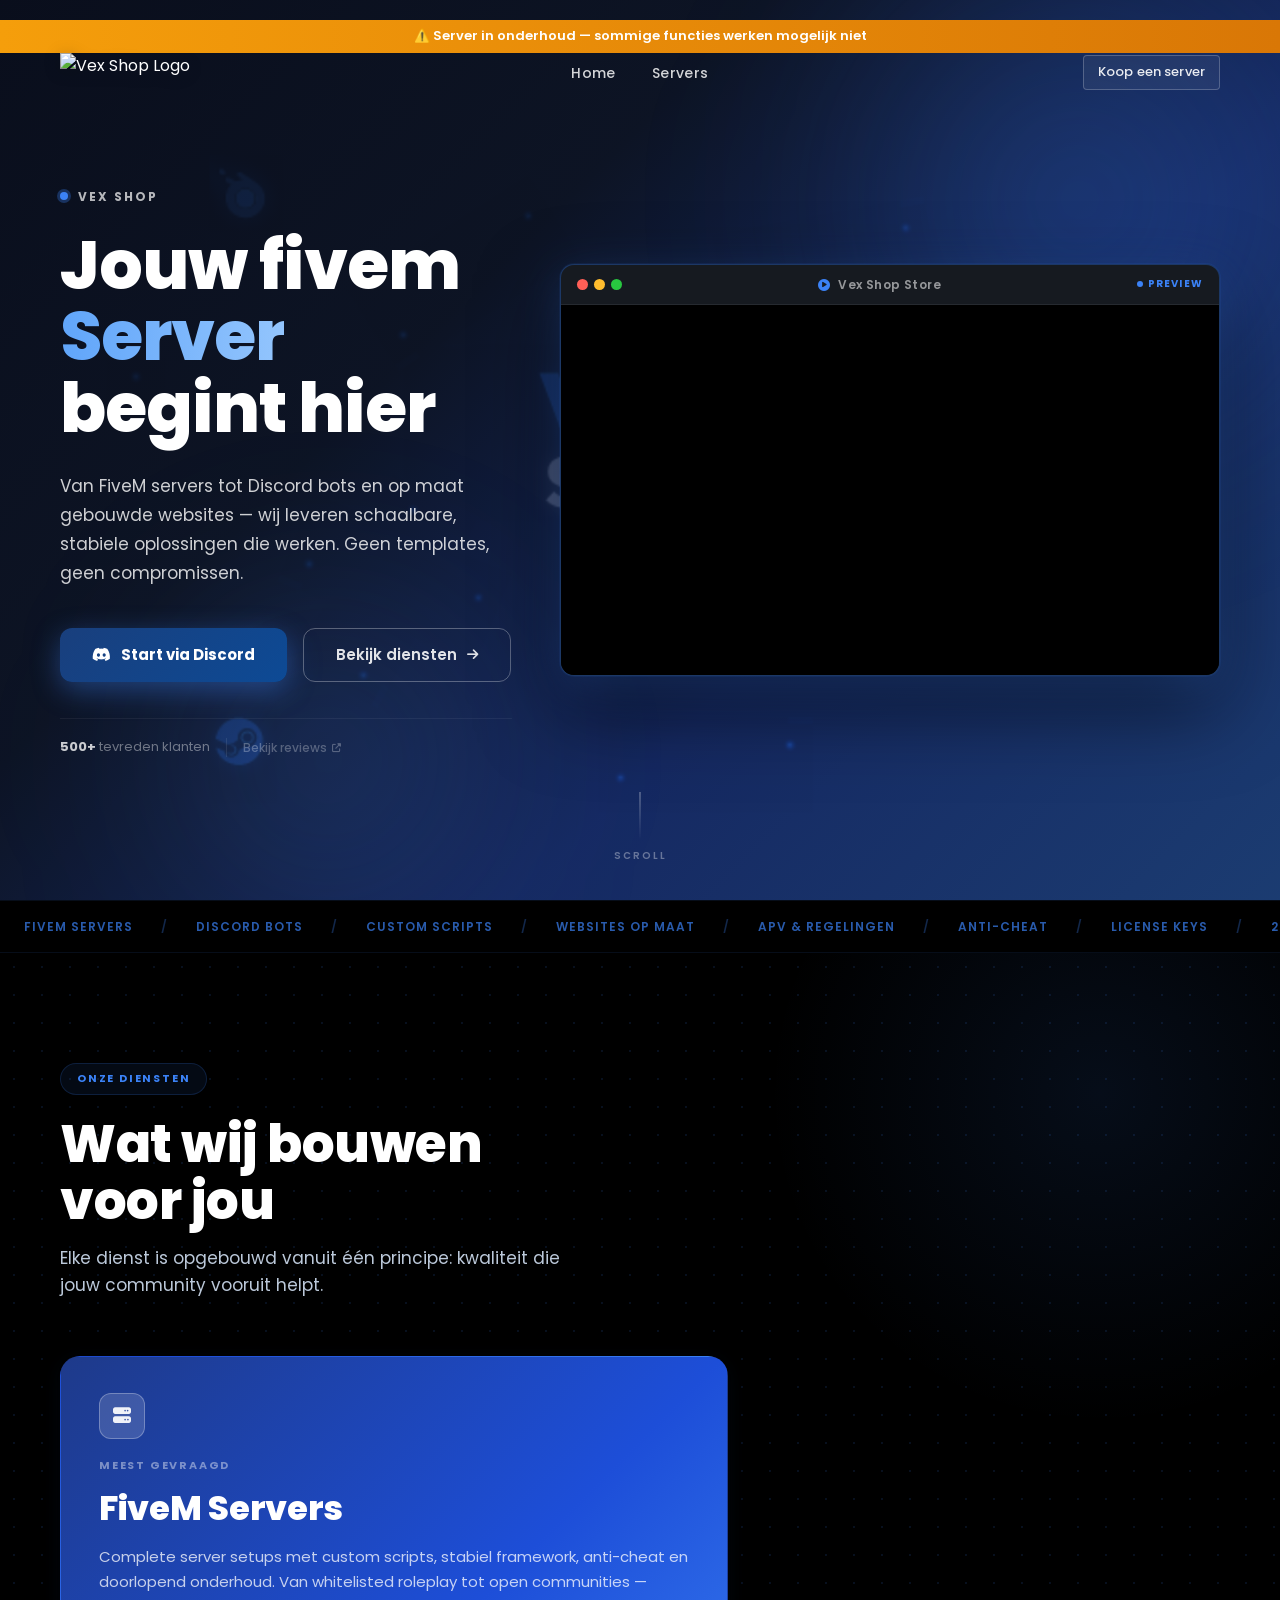
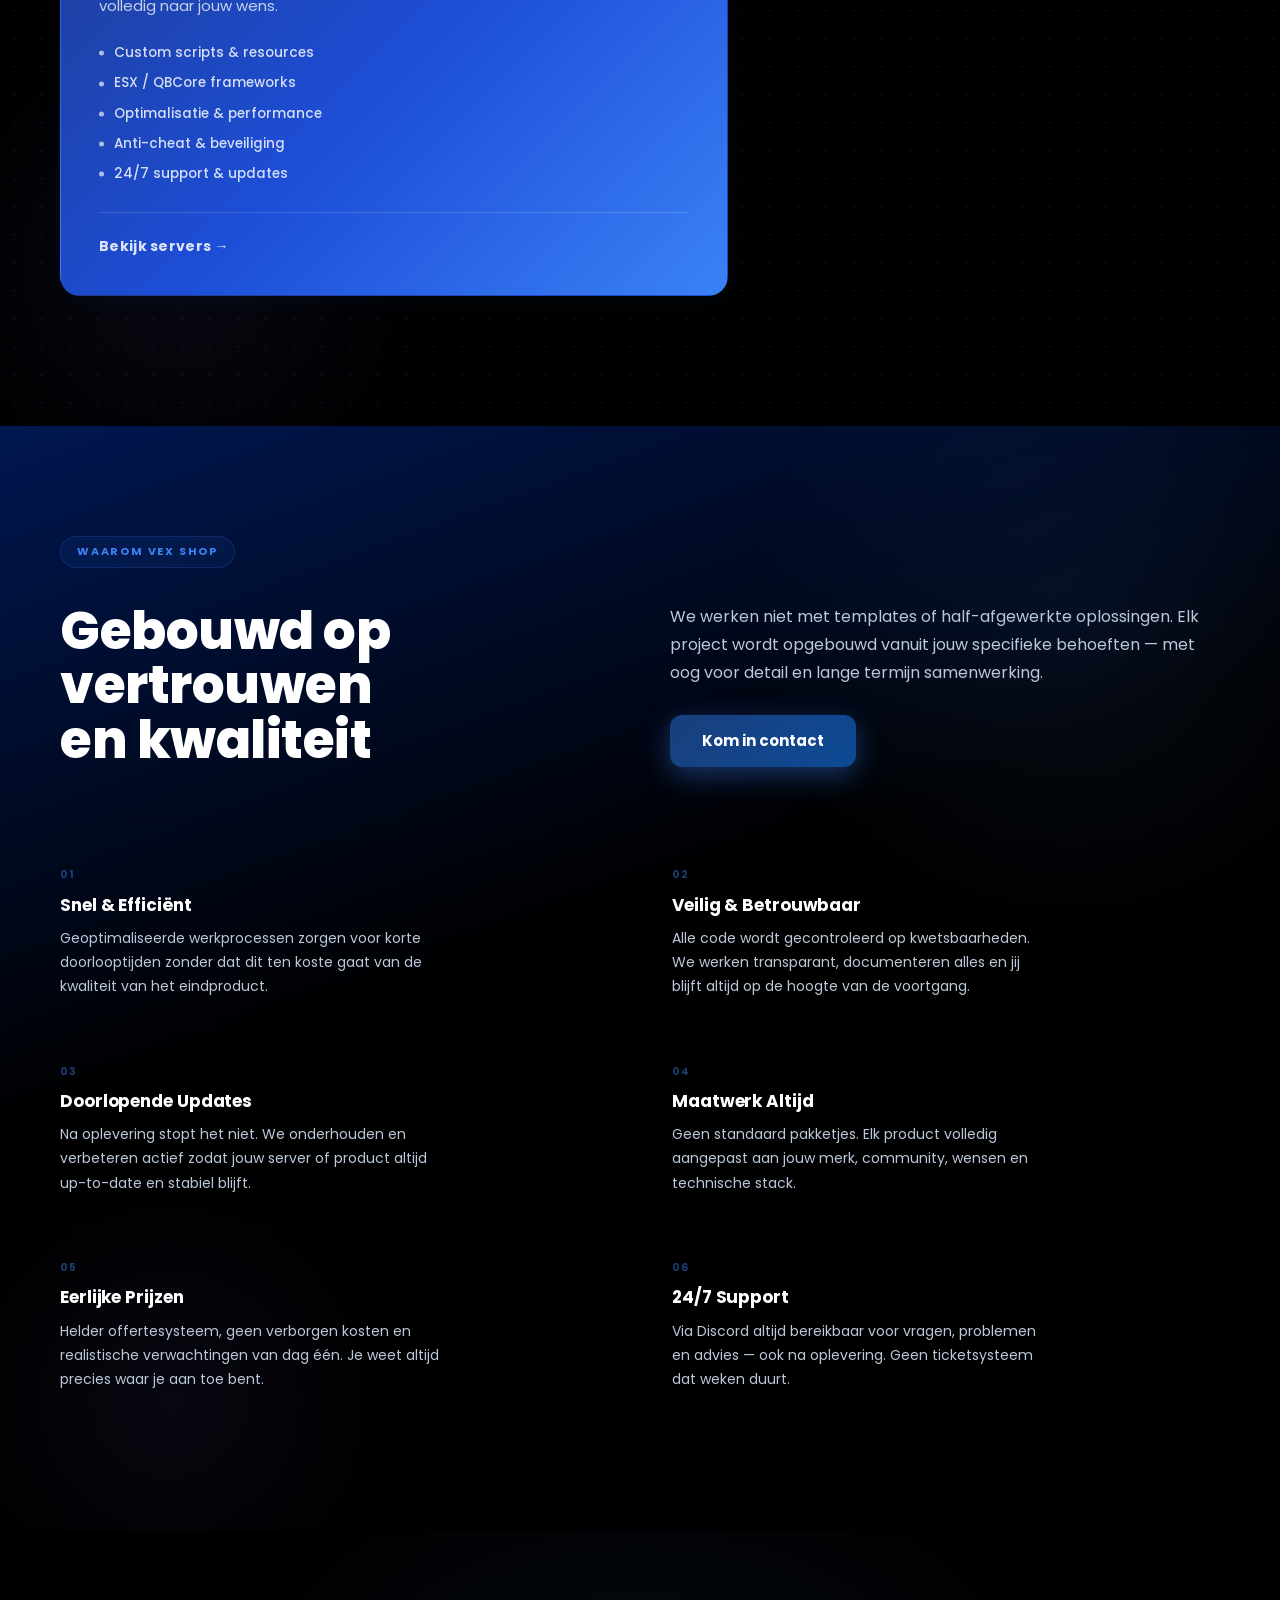
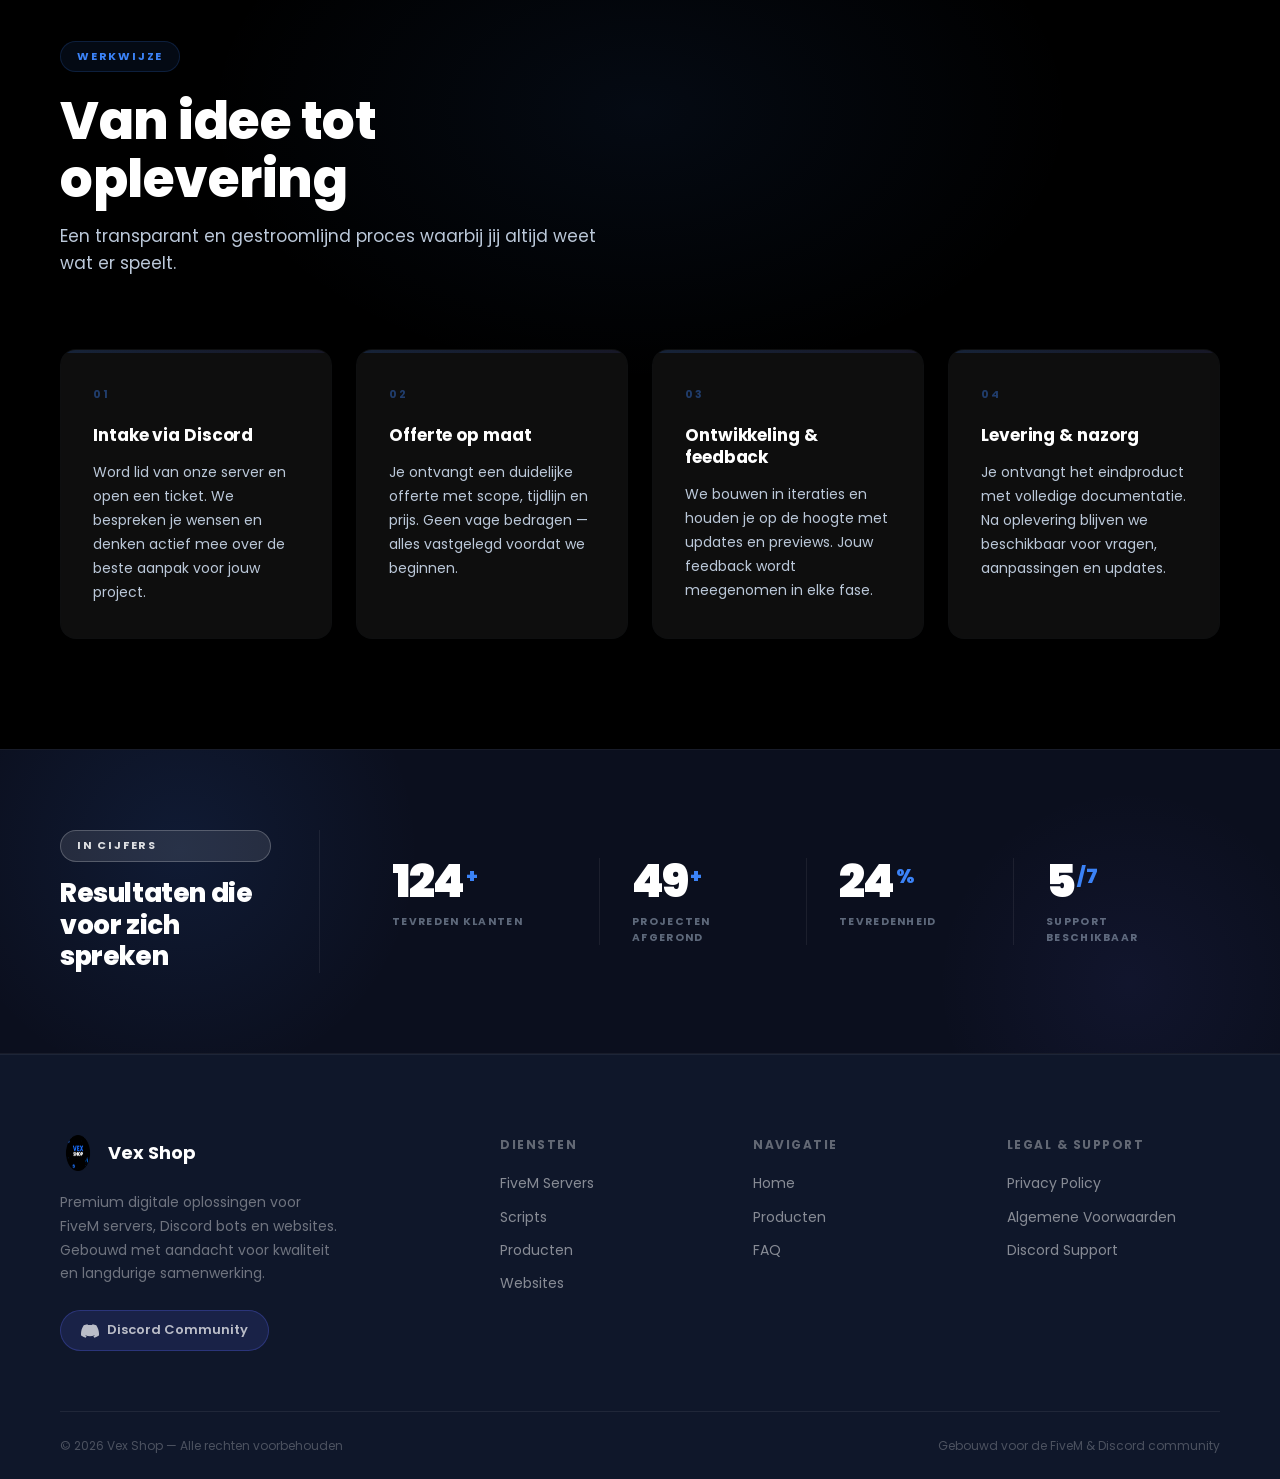
==== index.html @ 60213f79 "Update index.html" ====
<!DOCTYPE html>
<html lang="nl">
<head>
    <meta charset="UTF-8">
    <meta name="viewport" content="width=device-width, initial-scale=1.0">
    <meta name="description" content="Vex Shop - Premium FiveM Servers, Discord Bots op maat">
    <link rel="canonical" href="https://www.vex-shop.nl/">
    <meta name="theme-color" content="#3b82f6">
    <meta property="og:type" content="website">
    <meta property="og:site_name" content="Vex Shop">
    <meta property="og:title" content="Vex Shop - Premium Digital Solutions">
    <meta property="og:description" content="Premium FiveM Servers, Scripts op maat. Kwaliteit en betrouwbaarheid gegarandeerd.">
    <meta property="og:url" content="https://www.vex-shop.nl/">
    <meta property="og:image" content="https://www.vex-shop.nl/assets/images/raytrixpng.png">
    <meta property="og:image:width" content="512">
    <meta property="og:image:height" content="512">
    <meta name="twitter:card" content="summary">
    <meta name="twitter:title" content="Vex Shop">
    <meta name="twitter:description" content="Premium FiveM Servers, Scripts op maat.">
    <meta name="twitter:image" content="https://www.vex-shop.nl/assets/images/raytrixpng.png?v=2">
    <title>Vex Shop</title>
    <link rel="icon" type="image/png" href="assets/images/favicon.png">
    <link rel="stylesheet" href="assets/styles/main.css">
    <link rel="stylesheet" href="https://cdnjs.cloudflare.com/ajax/libs/font-awesome/6.4.0/css/all.min.css">
    <link href="https://fonts.googleapis.com/css2?family=Poppins:wght@300;400;500;600;700;800&display=swap" rel="stylesheet">
</head>
<body>
    <!-- Navigation -->
    <nav class="navbar" id="navbar">
        
        <!-- Maintenance Banner -->
        <div class="maintenance-banner">
            ⚠️ Server in onderhoud — sommige functies werken mogelijk niet
        </div>

        <div class="container">
            <div class="nav-wrapper">
                <a href="/" class="logo">
                    <img src="assets/images/png.png" alt="Vex Shop Logo">
                </a>
                <div class="nav-menu" id="navMenu">
                    <a href="/" class="nav-link active">Home</a>
                    <a href="/servers" class="nav-link">Servers</a>
                </div>
                <a href="https://discord.gg/faRsgqtxwW" class="nav-cta-btn" target="_blank" rel="noopener noreferrer">
                    Koop een server
                </a>
                <div class="hamburger" id="hamburger">
                    <span></span>
                    <span></span>
                    <span></span>
                </div>
            </div>
        </div>
    </nav>


    <!-- ============================================================
         HERO
    ============================================================ -->
    <section class="hero-v2">
        <div class="hero-v2-bg">
            <img src="assets/images/raytrixbanner.png" alt="">
            <div class="hero-v2-overlay"></div>
            <div class="hero-v2-glow glow-1"></div>
            <div class="hero-v2-glow glow-2"></div>
        </div>
        <div class="container hero-v2-inner">
            <div class="hero-v2-left">
                <div class="hero-v2-kicker">
                    <span class="kicker-dot"></span>
                    Vex Shop
                </div>
                <h1 class="hero-v2-title text-reveal">
                    Jouw fivem<br>
                    <span class="hero-v2-accent">Server</span><br>
                    begint hier
                </h1>
                <p class="hero-v2-desc text-reveal delay-2">
                    Van FiveM servers tot Discord bots en op maat gebouwde websites — wij leveren schaalbare, stabiele oplossingen die werken. Geen templates, geen compromissen.
                </p>
                <div class="hero-v2-actions text-reveal delay-3">
                    <a href="https://discord.com/invite/faRsgqtxwW" class="btn-solid" target="_blank" rel="noopener noreferrer">
                        <i class="fab fa-discord"></i> Start via Discord
                    </a>
                    <a href="#diensten" class="btn-ghost">
                        Bekijk diensten <i class="fas fa-arrow-right" style="font-size:13px"></i>
                    </a>
                </div>

                <div class="hero-reviews text-reveal delay-3">
                    <span class="hero-reviews-count"><strong>500+</strong> tevreden klanten</span>
                    <a href="https://discord.gg/faRsgqtxwW" class="hero-reviews-link" target="_blank" rel="noopener noreferrer">
                        Bekijk reviews <i class="fas fa-external-link-alt"></i>
                    </a>
                </div>

            </div>
            <div class="hero-v2-right">
                <div class="hero-store-video-wrap">
                    <div class="hero-store-video-titlebar">
                        <div class="hero-store-dots">
                            <span class="ce-dot ce-dot-r"></span>
                            <span class="ce-dot ce-dot-y"></span>
                            <span class="ce-dot ce-dot-g"></span>
                        </div>
                        <span class="hero-store-video-title"><i class="fas fa-play-circle"></i> Vex Shop Store</span>
                        <span class="hero-store-video-live"><span class="hero-store-live-dot"></span>PREVIEW</span>
                    </div>
                    <div class="hero-store-video-inner">
                        <iframe
                            class="hero-store-video"
                            src=""
                            title="Vex Shop Store Showcase"
                            frameborder="0"
                            allow="accelerometer; autoplay; clipboard-write; encrypted-media; gyroscope; picture-in-picture; web-share"
                            referrerpolicy="strict-origin-when-cross-origin"
                            allowfullscreen
                        ></iframe>
                    </div>
                </div>
            </div>
        </div>
        <div class="hero-v2-scroll">
            <div class="scroll-line"></div>
            <span>Scroll</span>
        </div>
    </section>

    <!-- ============================================================
         RIBBON
    ============================================================ -->
    <div class="ribbon" aria-hidden="true">
        <div class="ribbon-track">
            <span>FiveM Servers</span><span class="ribbon-sep">/</span>
            <span>Discord Bots</span><span class="ribbon-sep">/</span>
            <span>Custom Scripts</span><span class="ribbon-sep">/</span>
            <span>Websites op Maat</span><span class="ribbon-sep">/</span>
            <span>APV &amp; Regelingen</span><span class="ribbon-sep">/</span>
            <span>Anti-Cheat</span><span class="ribbon-sep">/</span>
            <span>License Keys</span><span class="ribbon-sep">/</span>
            <span>24/7 Support</span><span class="ribbon-sep">/</span>
            <span>FiveM Servers</span><span class="ribbon-sep">/</span>
            <span>Discord Bots</span><span class="ribbon-sep">/</span>
            <span>Custom Scripts</span><span class="ribbon-sep">/</span>
            <span>Websites op Maat</span><span class="ribbon-sep">/</span>
            <span>APV &amp; Regelingen</span><span class="ribbon-sep">/</span>
            <span>Anti-Cheat</span><span class="ribbon-sep">/</span>
            <span>License Keys</span><span class="ribbon-sep">/</span>
            <span>24/7 Support</span><span class="ribbon-sep">/</span>
        </div>
    </div>

    <!-- ============================================================
         DIENSTEN — BENTO GRID
    ============================================================ -->
    <section class="diensten" id="diensten">
        <div class="diensten-blob"></div>
        <div class="container">
            <div class="diensten-header">
                <span class="label-tag">Onze Diensten</span>
                <h2>Wat wij bouwen<br>voor jou</h2>
                <p>Elke dienst is opgebouwd vanuit één principe: kwaliteit die jouw community vooruit helpt.</p>
            </div>
            <div class="bento-grid">
                <!-- Large card: Servers -->
                <a href="/servers" class="bento-card bc-large bc-blue">
                    <div class="bc-icon"><i class="fas fa-server"></i></div>
                    <div class="bc-eyebrow">Meest gevraagd</div>
                    <h3>FiveM Servers</h3>
                    <p>Complete server setups met custom scripts, stabiel framework, anti-cheat en doorlopend onderhoud. Van whitelisted roleplay tot open communities — volledig naar jouw wens.</p>
                    <ul class="bc-list">
                        <li>Custom scripts &amp; resources</li>
                        <li>ESX / QBCore frameworks</li>
                        <li>Optimalisatie &amp; performance</li>
                        <li>Anti-cheat &amp; beveiliging</li>
                        <li>24/7 support &amp; updates</li>
                    </ul>
                    <div class="bc-footer">
                        <span class="bc-link">Bekijk servers <span class="bc-arrow">&#8594;</span></span>
                    </div>
                </a>
            </div>
        </div>
    </section>

    <!-- ============================================================
         WAAROM RAYTRIX
    ============================================================ -->
    <section class="waarom">
        <div class="container">
            <div class="waarom-head">
                <div class="waarom-head-left">
                    <span class="label-tag">Waarom Vex Shop</span>
                    <h2>Gebouwd op<br>vertrouwen<br>en kwaliteit</h2>
                </div>
                <div class="waarom-head-right">
                    <p>We werken niet met templates of half-afgewerkte oplossingen. Elk project wordt opgebouwd vanuit jouw specifieke behoeften &mdash; met oog voor detail en lange termijn samenwerking.</p>
                    <a href="https://discord.com/invite/faRsgqtxwW" class="btn-solid" target="_blank" rel="noopener noreferrer">Kom in contact</a>
                </div>
            </div>
            <div class="waarom-list">
                <div class="wl-item">
                    <span class="wl-num">01</span>
                    <span class="wl-title">Snel &amp; Effici&euml;nt</span>
                    <span class="wl-desc">Geoptimaliseerde werkprocessen zorgen voor korte doorlooptijden zonder dat dit ten koste gaat van de kwaliteit van het eindproduct.</span>
                </div>
                <div class="wl-item">
                    <span class="wl-num">02</span>
                    <span class="wl-title">Veilig &amp; Betrouwbaar</span>
                    <span class="wl-desc">Alle code wordt gecontroleerd op kwetsbaarheden. We werken transparant, documenteren alles en jij blijft altijd op de hoogte van de voortgang.</span>
                </div>
                <div class="wl-item">
                    <span class="wl-num">03</span>
                    <span class="wl-title">Doorlopende Updates</span>
                    <span class="wl-desc">Na oplevering stopt het niet. We onderhouden en verbeteren actief zodat jouw server of product altijd up-to-date en stabiel blijft.</span>
                </div>
                <div class="wl-item">
                    <span class="wl-num">04</span>
                    <span class="wl-title">Maatwerk Altijd</span>
                    <span class="wl-desc">Geen standaard pakketjes. Elk product volledig aangepast aan jouw merk, community, wensen en technische stack.</span>
                </div>
                <div class="wl-item">
                    <span class="wl-num">05</span>
                    <span class="wl-title">Eerlijke Prijzen</span>
                    <span class="wl-desc">Helder offertesysteem, geen verborgen kosten en realistische verwachtingen van dag &eacute;&eacute;n. Je weet altijd precies waar je aan toe bent.</span>
                </div>
                <div class="wl-item">
                    <span class="wl-num">06</span>
                    <span class="wl-title">24/7 Support</span>
                    <span class="wl-desc">Via Discord altijd bereikbaar voor vragen, problemen en advies &mdash; ook na oplevering. Geen ticketsysteem dat weken duurt.</span>
                </div>
            </div>
        </div>
    </section>

    <!-- ============================================================
         PROCESS
    ============================================================ -->
    <section class="process-v2">
        <div class="container">
            <div class="process-v2-header">
                <span class="label-tag">Werkwijze</span>
                <h2>Van idee tot<br>oplevering</h2>
                <p>Een transparant en gestroomlijnd proces waarbij jij altijd weet wat er speelt.</p>
            </div>
            <div class="pv2-track">
                <div class="pv2-step">
                    <span class="pv2-num">01</span>
                    <h3>Intake via Discord</h3>
                    <p>Word lid van onze server en open een ticket. We bespreken je wensen en denken actief mee over de beste aanpak voor jouw project.</p>
                </div>
                <div class="pv2-step">
                    <span class="pv2-num">02</span>
                    <h3>Offerte op maat</h3>
                    <p>Je ontvangt een duidelijke offerte met scope, tijdlijn en prijs. Geen vage bedragen &mdash; alles vastgelegd voordat we beginnen.</p>
                </div>
                <div class="pv2-step">
                    <span class="pv2-num">03</span>
                    <h3>Ontwikkeling &amp; feedback</h3>
                    <p>We bouwen in iteraties en houden je op de hoogte met updates en previews. Jouw feedback wordt meegenomen in elke fase.</p>
                </div>
                <div class="pv2-step">
                    <span class="pv2-num">04</span>
                    <h3>Levering &amp; nazorg</h3>
                    <p>Je ontvangt het eindproduct met volledige documentatie. Na oplevering blijven we beschikbaar voor vragen, aanpassingen en updates.</p>
                </div>
            </div>
        </div>
    </section>

    <!-- ============================================================
         STATS
    ============================================================ -->
    <section class="stats-v2">
        <div class="container">
            <div class="sv2-inner">
                <div class="sv2-left">
                    <span class="label-tag label-tag-light">In cijfers</span>
                    <h2>Resultaten die<br>voor zich spreken</h2>
                </div>
                <div class="stats-v2-grid">
                    <div class="sv2-item">
                        <div class="sv2-numwrap">
                            <span class="sv2-number" data-target="500">0</span><span class="sv2-suffix">+</span>
                        </div>
                        <div class="sv2-label">Tevreden klanten</div>
                    </div>
                    <div class="sv2-item">
                        <div class="sv2-numwrap">
                            <span class="sv2-number" data-target="200">0</span><span class="sv2-suffix">+</span>
                        </div>
                        <div class="sv2-label">Projecten afgerond</div>
                    </div>
                    <div class="sv2-item">
                        <div class="sv2-numwrap">
                            <span class="sv2-number" data-target="99">0</span><span class="sv2-suffix">%</span>
                        </div>
                        <div class="sv2-label">Tevredenheid</div>
                    </div>
                    <div class="sv2-item">
                        <div class="sv2-numwrap">
                            <span class="sv2-number" data-target="24">0</span><span class="sv2-suffix">/7</span>
                        </div>
                        <div class="sv2-label">Support beschikbaar</div>
                    </div>
                </div>
            </div>
        </div>
    </section>

    <!-- ============================================================
         FOOTER
    ============================================================ -->
    <footer class="footer-v2">
        <div class="container">
            <div class="footer-v2-top">
                <div class="footer-v2-brand">
                    <a href="/" class="fv2-logo">
                        <img src="assets/images/raytrixpng.png" alt="Vex Shop Logo">
                        <span>Vex Shop</span>
                    </a>
                    <p>Premium digitale oplossingen voor FiveM servers, Discord bots en websites. Gebouwd met aandacht voor kwaliteit en langdurige samenwerking.</p>
                    <a href="https://discord.gg/faRsgqtxwW" class="fv2-discord" target="_blank" rel="noopener noreferrer">
                        <svg width="18" height="18" viewBox="0 0 24 24" fill="currentColor"><path d="M20.317 4.37a19.791 19.791 0 0 0-4.885-1.515.074.074 0 0 0-.079.037c-.21.375-.444.864-.608 1.25a18.27 18.27 0 0 0-5.487 0 12.64 12.64 0 0 0-.617-1.25.077.077 0 0 0-.079-.037A19.736 19.736 0 0 0 3.677 4.37a.07.07 0 0 0-.032.027C.533 9.046-.32 13.58.099 18.057c.002.022.015.043.036.056a19.9 19.9 0 0 0 5.993 3.03.078.078 0 0 0 .086-.028 14.09 14.09 0 0 0 1.226-1.994.076.076 0 0 0-.041-.106 13.107 13.107 0 0 1-1.872-.892.077.077 0 0 1-.008-.127 10.2 10.2 0 0 0 .372-.292.074.074 0 0 1 .077-.01c3.928 1.793 8.18 1.793 12.062 0a.074.074 0 0 1 .078.01c.12.098.246.198.373.292a.077.077 0 0 1-.006.127 12.299 12.299 0 0 1-1.873.892.077.077 0 0 0-.041.107c.36.698.772 1.362 1.225 1.993a.076.076 0 0 0 .084.028 19.839 19.839 0 0 0 6.002-3.03.077.077 0 0 0 .032-.054c.5-5.177-.838-9.674-3.549-13.66a.061.061 0 0 0-.031-.03z"/></svg>
                        Discord Community
                    </a>
                </div>
                <div class="footer-v2-cols">
                    <div class="fv2-col">
                        <h5>Diensten</h5>
                        <ul>
                            <li><a href="/servers">FiveM Servers</a></li>
                            <li><a href="/scripts">Scripts</a></li>
                            <li><a href="/producten">Producten</a></li>
                            <li><a href="/websites">Websites</a></li>
                        </ul>
                    </div>
                    <div class="fv2-col">
                        <h5>Navigatie</h5>
                        <ul>
                            <li><a href="/">Home</a></li>
                            <li><a href="/producten">Producten</a></li>
                            <li><a href="/faq">FAQ</a></li>
                        </ul>
                    </div>
                    <div class="fv2-col">
                        <h5>Legal &amp; Support</h5>
                        <ul>
                            <li><a href="/privacy">Privacy Policy</a></li>
                            <li><a href="/terms">Algemene Voorwaarden</a></li>
                            <li><a href="https://discord.com/invite/faRsgqtxwW" target="_blank" rel="noopener noreferrer">Discord Support</a></li>
                        </ul>
                    </div>
                </div>
            </div>
            <div class="footer-v2-bottom">
                <span>&copy; 2026 Vex Shop &mdash; Alle rechten voorbehouden</span>
                <span>Gebouwd voor de FiveM &amp; Discord community</span>
            </div>
        </div>
    </footer>

    <!-- Scroll to Top -->
    <button class="scroll-top" id="scrollTop" aria-label="Terug naar boven" title="Terug naar boven">
        <i class="fas fa-arrow-up"></i>
    </button>

    <script src="js/main.js"></script>
</body>
</html>
---- assets/styles/main.css ----
/* ============================================
   PRODUCT HERO ALTERNATE (Split Layout)
   ============================================ */
.product-hero-alt {
    position: relative;
    padding: 90px 0 70px;
    min-height: 58vh;
    display: flex;
    align-items: center;
    color: ##ffeaea;
    overflow: hidden;
}

.product-hero-alt .hero-bg-layer {
    position: absolute;
    inset: 0;
    background:
        radial-gradient(1100px 600px at 85% 35%, rgba(59,130,246,0.15) 0%, rgba(59,130,246,0) 60%),
        radial-gradient(900px 520px at 15% 70%, rgba(96,165,250,0.14) 0%, rgba(96,165,250,0) 65%),
        linear-gradient(135deg, #3e75b3 0%, #28549d 55%, #0a2c56 100%);
    background-blend-mode: screen, screen, normal;
    filter: saturate(1.05);
    z-index: 0;
}

.product-hero-alt::after {
    content: '';
    position: absolute;
    inset: 0;
    background: linear-gradient(to bottom, rgba(0,0,0,0.25), rgba(0,0,0,0.4));
    mix-blend-mode: multiply;
    pointer-events: none;
}

.product-hero-alt .container { position: relative; z-index: 2; }

.hero-flex { display: flex; flex-wrap: wrap; gap: 46px; align-items: stretch; justify-content: space-between; }

.hero-panel {
    background: linear-gradient(135deg, rgba(255,255,255,0.14) 0%, rgba(255,255,255,0.06) 100%);
    -webkit-backdrop-filter: blur(18px);
            backdrop-filter: blur(18px);
    border: 1px solid rgba(255,255,255,0.25);
    border-radius: 28px;
    position: relative;
    box-shadow: 0 18px 54px rgba(0,0,0,0.25);
    overflow: hidden;
    flex: 1 1 460px;
    display: flex;
}

.hero-panel::before {
    content: '';
    position: absolute;
    inset: 0;
    background: linear-gradient(160deg, rgba(255,255,255,0.35), rgba(255,255,255,0));
    opacity: .18;
    pointer-events: none;
}

.hero-panel-inner { padding: 42px 44px 40px; display: flex; flex-direction: column; gap: 20px; }

.hero-chip {
    display: inline-flex; align-items: center; gap:8px;
    padding: 8px 18px;
    font-size: 12px; font-weight:700; letter-spacing:1px; text-transform:uppercase;
    background: rgba(255,255,255,0.18);
    border:1px solid rgba(255,255,255,0.38);
    border-radius: 999px;
}

.product-hero-alt h1 { font-size: 52px; font-weight: 800; line-height:1.05; margin: 4px 0 8px; }
.product-hero-alt .hero-lead { font-size:17px; line-height:1.55; max-width: 640px; color: rgba(255,255,255,0.92); }

.hero-points { display: flex; flex-wrap: wrap; gap: 14px 24px; margin: 4px 0 6px; }
.hero-points li { display: inline-flex; align-items: center; gap:8px; font-size:13px; font-weight:600; letter-spacing:.3px; }
.hero-points i { font-size:14px; color:#ffffff; }

.hero-actions { display: flex; flex-wrap: wrap; gap: 16px; margin-top: 6px; }

/* Showcase Panel */
.showcase-panel { flex: 0 1 380px; padding: 34px 36px 32px; flex-direction: column; justify-content: space-between; }
.showcase-grid { display: grid; grid-template-columns: repeat(2, minmax(140px,1fr)); gap: 18px; }
.showcase-item { position: relative; background: rgba(255,255,255,0.12); border:1px solid rgba(255,255,255,0.28); border-radius: 18px; padding: 18px 16px 16px; display:flex; flex-direction:column; gap:10px; overflow:hidden; transition: var(--transition-normal); }
.showcase-item::after { content:''; position:absolute; inset:0; background: linear-gradient(135deg, rgba(255,255,255,0.35), rgba(255,255,255,0)); opacity:0; transition: var(--transition-normal); }
.showcase-item:hover { transform: translateY(-6px); box-shadow: 0 12px 36px rgba(0,0,0,0.28); }
.showcase-item:hover::after { opacity:.35; }
.showcase-item span { font-size:13px; font-weight:600; letter-spacing:.4px; color:#ffffff; }
.sc-icon { width:46px; height:46px; display:flex; align-items:center; justify-content:center; border-radius:14px; background: linear-gradient(135deg, #3b82f6,#60a5fa); color:#ffffff; font-size:20px; box-shadow:0 6px 18px rgba(59,130,246,0.35); }

.hero-mini-metrics { display:flex; gap: 26px; margin-top: 34px; flex-wrap:wrap; }
.metric { display:flex; flex-direction:column; gap:4px; }
.met-value { font-size:34px; font-weight:800; line-height:1; }
.met-label { font-size:12px; font-weight:600; letter-spacing:1px; text-transform:uppercase; color: rgba(255,255,255,0.85); }

@media (max-width: 1100px){ .hero-flex { gap:38px; } .product-hero-alt h1{ font-size:48px; } }
@media (max-width: 968px){ .hero-flex { flex-direction:column; } .showcase-panel { flex:1 1 auto; } .hero-panel { flex:1 1 auto; } .hero-mini-metrics { justify-content:center; } .product-hero-alt h1{ font-size:46px; text-align:center; } .product-hero-alt .hero-lead, .hero-points{ text-align:center; justify-content:center; } .hero-actions{ justify-content:center; } .hero-chip{ margin-left:auto; margin-right:auto; } }
@media (max-width: 600px){ .product-hero-alt{ padding:70px 0 60px; min-height:62vh; } .product-hero-alt h1{ font-size:38px; } .hero-panel-inner{ padding:34px 32px 32px; } .showcase-grid{ gap:14px; } .sc-icon{ width:42px; height:42px; font-size:18px; } .met-value{ font-size:30px; } }
/* ============================================
   Raytrix Scripts - MAIN STYLESHEET
   Professional Green & White Theme
   ============================================ */

/* ============================================
   VARIABLES & RESET
   ============================================ */
:root {
    /* Colors */
    --primary-color: #3b82f6;
    --primary-dark: #60a5fa;
    --primary-light: #93c5fd;
    --primary-glow: rgba(59, 130, 246, 0.3);
    
    --secondary-color: #ffffff;
    --secondary-light: #374151;
    
    --white: #000000;
    --off-white: #f9fafb;
    --light-gray: #f3f4f6;
    --gray: #9ca3af;
    --dark-gray: #bbc8d9;
    
    --success: #3b82f6;
    --warning: #f59e0b;
    --error: #ef4444;
    
    /* Gradients */
    --gradient-primary: linear-gradient(135deg, #3b82f6 0%, #60a5fa 100%);
    --gradient-overlay: linear-gradient(135deg, rgba(59, 130, 246, 0.9) 0%, rgba(96, 165, 250, 0.95) 100%);
    --gradient-light: linear-gradient(to bottom, rgba(255, 255, 255, 0.05), rgba(255, 255, 255, 0));
    
    /* Typography */
    --font-primary: 'Poppins', sans-serif;
    --font-size-base: 16px;
    
    /* Spacing */
    --container-width: 1200px;
    --section-padding: 100px 0;
    --section-padding-mobile: 60px 0;
    
    /* Shadows */
    --shadow-sm: 0 2px 8px rgba(0, 0, 0, 0.05);
    --shadow-md: 0 4px 16px rgba(0, 0, 0, 0.1);
    --shadow-lg: 0 8px 32px rgba(0, 0, 0, 0.15);
    --shadow-xl: 0 16px 48px rgba(0, 0, 0, 0.2);
    --shadow-blue: 0 8px 32px rgba(59, 130, 246, 0.3);
    
    /* Border Radius */
    --radius-sm: 8px;
    --radius-md: 12px;
    --radius-lg: 16px;
    --radius-xl: 24px;
    
    /* Transitions */
    --transition-fast: 0.2s ease;
    --transition-normal: 0.3s ease;
    --transition-slow: 0.5s ease;
}

* {
    margin: 0;
    padding: 0;
    box-sizing: border-box;
}

html {
    scroll-behavior: smooth;
    overflow-x: hidden;
}

body {
    font-family: var(--font-primary);
    font-size: var(--font-size-base);
    line-height: 1.6;
    color: var(--secondary-color);
    background-color: var(--white);
    overflow-x: hidden;
}

/* Background Pattern */
body::before {
    content: '';
    position: fixed;
    top: 0;
    left: 0;
    width: 100%;
    height: 100%;
    background-image: 
        radial-gradient(circle at 20% 20%, rgba(59, 130, 246, 0.03) 0%, transparent 50%),
        radial-gradient(circle at 80% 80%, rgba(59, 130, 246, 0.03) 0%, transparent 50%),
        radial-gradient(circle at 40% 60%, rgba(59, 130, 246, 0.02) 0%, transparent 50%);
    pointer-events: none;
    z-index: -1;
}

img {
    max-width: 100%;
    height: auto;
    display: block;
}

a {
    text-decoration: none;
    color: inherit;
    transition: var(--transition-normal);
}

ul {
    list-style: none;
}

/* ============================================
   CONTAINER
   ============================================ */
.container {
    max-width: var(--container-width);
    margin: 0 auto;
    padding: 0 20px;
}

/* ============================================
   NAVIGATION
   ============================================ */
.navbar {
    position: fixed;
    top: 0;
    left: 0;
    width: 100%;
    padding: 20px 0;
    background-color: transparent;
    z-index: 1000;
    transition: var(--transition-normal);
}

.navbar.scrolled {
    background-color: rgba(0, 0, 0, 0.98);
    -webkit-backdrop-filter: blur(10px);
    backdrop-filter: blur(10px);
    box-shadow: var(--shadow-sm);
    padding: 15px 0;
}

.nav-wrapper {
    display: flex;
    justify-content: space-between;
    align-items: center;
    position: relative;
}

.logo {
    display: flex;
    align-items: center;
    gap: 0;
    transition: all 0.3s ease;
    cursor: pointer;
    position: relative;
}

.logo:hover {
    transform: translateY(-2px);
}

.logo:hover img {
    transform: rotate(-5deg) scale(1.08);
    filter: drop-shadow(0 4px 12px rgba(59,130,246,0.45));
}

.navbar:not(.scrolled) .logo:hover {
    color: #ffffff;
    text-shadow: 0 0 12px rgba(255,255,255,0.6);
}

.navbar.scrolled .logo {
    color: var(--secondary-color);
}

.navbar.scrolled .logo:hover {
    color: var(--primary-color);
}

.logo img {
    height: 40px;
    width: auto;
    filter: drop-shadow(0 2px 8px rgba(0, 0, 0, 0.2));
    transition: all 0.3s ease;
}

.navbar.scrolled .logo img {
    filter: drop-shadow(0 2px 4px rgba(0, 0, 0, 0.1));
}

.nav-menu {
    display: flex;
    align-items: center;
    gap: 36px;
    position: absolute;
    left: 50%;
    transform: translateX(-50%);
}

.nav-link {
    color: rgba(255, 255, 255, 0.82);
    font-size: 14px;
    font-weight: 500;
    letter-spacing: 0.4px;
    position: relative;
    padding: 6px 0;
    transition: color 0.2s ease;
    white-space: nowrap;
}

.navbar.scrolled .nav-link {
    color: #ffffff;
}

/* Underline: white on dark hero, blue on white scrolled navbar */
.nav-link::after {
    content: '';
    position: absolute;
    bottom: 0;
    left: 0;
    width: 0;
    height: 2px;
    background: rgba(255, 255, 255, 0.92);
    border-radius: 2px;
    transition: width 0.25s ease;
}

.navbar.scrolled .nav-link::after {
    background: #3b82f6;
}

.nav-link:hover::after,
.nav-link.active::after {
    width: 100%;
}

/* Ensure active underline persists in both states */
.navbar:not(.scrolled) .nav-link.active::after {
    width: 100%;
    background: rgba(255, 255, 255, 0.92);
}

.navbar.scrolled .nav-link.active::after {
    width: 100%;
    background: #3b82f6;
}

.nav-link:hover,
.nav-link.active {
    color: #ffffff;
}

.navbar.scrolled .nav-link:hover,
.navbar.scrolled .nav-link.active {
    color: #3b82f6;
}

/* ─── CTA Button in Navbar ─────────────────────── */
.nav-cta-btn {
    padding: 6px 14px;
    background: rgba(255, 255, 255, 0.06);
    border: 1px solid rgba(255, 255, 255, 0.22);
    color: rgba(255, 255, 255, 0.90);
    font-size: 13px;
    font-weight: 500;
    letter-spacing: 0.15px;
    border-radius: 4px;
    white-space: nowrap;
    flex-shrink: 0;
    text-decoration: none;
    transition: background 0.2s ease, border-color 0.2s ease, color 0.2s ease;
}

.nav-cta-btn:hover {
    background: rgba(255, 255, 255, 0.12);
    border-color: rgba(255, 255, 255, 0.40);
    color: #ffffff;
}

.navbar.scrolled .nav-cta-btn {
    background: transparent;
    border-color: #3b82f6;
    color: #3b82f6;
}

.navbar.scrolled .nav-cta-btn:hover {
    background: #3b82f6;
    color: #ffffff;
}

/* Screen reader only text */
.sr-only {
    position: absolute;
    width: 1px;
    height: 1px;
    margin: -1px;
    padding: 0;
    overflow: hidden;
    clip: rect(0 0 0 0);
    white-space: nowrap;
    border: 0;
}

/* Hamburger Menu */
.hamburger {
    display: none;
    flex-direction: column;
    gap: 6px;
    cursor: pointer;
    z-index: 1001;
    padding: 8px;
    border-radius: 8px;
    transition: all 0.3s ease;
}

.hamburger:hover {
    background: rgba(255, 255, 255, 0.1);
}

.navbar.scrolled .hamburger:hover {
    background: rgba(59, 130, 246, 0.1);
}

.hamburger span {
    width: 28px;
    height: 3px;
    background-color: var(--white);
    border-radius: 3px;
    transition: transform 0.3s ease, opacity 0.3s ease, background-color 0.2s ease;
    will-change: transform, opacity;
}

.navbar.scrolled .hamburger span {
    background-color: var(--secondary-color);
}

.page-section {
    padding: 60px 0;
}

.page-section .section-title {
    font-size: 36px;
}

/* ============================================
   HERO SECTION
   ============================================ */
.hero {
    position: relative;
    min-height: 100vh;
    display: flex;
    align-items: center;
    justify-content: center;
    overflow: hidden;
    color: var(--white);
}

.hero-background {
    position: absolute;
    top: 0;
    left: 0;
    width: 100%;
    height: 100%;
    z-index: -1;
}

.hero-background img {
    width: 100%;
    height: 100%;
    object-fit: cover;
}

.hero-overlay {
    position: absolute;
    top: 0;
    left: 0;
    width: 100%;
    height: 100%;
    background: var(--gradient-overlay);
}

.hero-content {
    text-align: center;
    position: relative;
    z-index: 1;
    padding: 0 20px;
}

.hero-title {
    font-size: 64px;
    font-weight: 800;
    margin-bottom: 24px;
    line-height: 1.2;
    display: flex;
    flex-direction: column;
    gap: 8px;
}

.hero-subtitle {
    font-size: 28px;
    font-weight: 600;
    margin-bottom: 16px;
    color: rgba(255, 255, 255, 0.95);
}

.hero-description {
    font-size: 18px;
    margin-bottom: 40px;
    color: rgba(255, 255, 255, 0.9);
    max-width: 600px;
    margin-left: auto;
    margin-right: auto;
}

/* New refined hero elements */
.hero-badge {
    display: inline-block;
    padding: 10px 22px;
    background: rgba(255, 255, 255, 0.12);
    -webkit-backdrop-filter: blur(12px);
    backdrop-filter: blur(12px);
    border: 1px solid rgba(255, 255, 255, 0.25);
    border-radius: var(--radius-lg);
    font-size: 13px;
    font-weight: 600;
    letter-spacing: 1px;
    text-transform: uppercase;
    margin: 0 auto 24px;
    color: var(--white);
    position: relative;
}

.hero-badge::after {
    content: '';
    position: absolute;
    inset: 0;
    border-radius: inherit;
    padding: 1px;
    background: linear-gradient(135deg, rgba(255,255,255,0.35), rgba(255,255,255,0));
    -webkit-mask: linear-gradient(#fff 0 0) content-box, linear-gradient(#fff 0 0);
    mask: linear-gradient(#fff 0 0) content-box, linear-gradient(#fff 0 0);
    -webkit-mask-composite: xor;
    mask-composite: exclude;
}

.hero-title {
    font-size: 72px;
    font-weight: 800;
    margin-bottom: 12px;
    line-height: 1.05;
}

.hero-tagline {
    font-size: 22px;
    font-weight: 600;
    color: rgba(255,255,255,0.95);
    margin-bottom: 24px;
    text-align: center;
    line-height: 1.25;
    max-width: 900px;
    margin-left: auto;
    margin-right: auto;
}

.hero-value {
    font-size: 18px;
    font-weight: 400;
    line-height: 1.55;
    color: rgba(255,255,255,0.9);
    max-width: 760px;
    margin: 12px auto 50px;
}
/* Removed obsolete carousel/rotate styles */

.hero-rotate-item {
    position: absolute;
    top: 0;
    left: 0;
    width: 100%;
    opacity: 0;
    transform: translateY(8px);
    transition: opacity .8s var(--transition-normal), transform .8s var(--transition-normal);
    font-weight: 600;
    background: linear-gradient(135deg, #ffffff 0%, #dbeafe 35%, #3b82f6 100%);
    -webkit-background-clip: text;
            background-clip: text;
    color: transparent;
    letter-spacing: .5px;
}

.hero-rotate-item.active {
    opacity: 1;
    transform: translateY(0);
}

/* Highlight styles */
.hero-highlight {
    /* Use white for strong contrast on green overlay */
    color: #ffffff;
    font-weight: 600;
    position: relative;
}

.hero-highlight::after {
    content: '';
    position: absolute;
    left: 0;
    bottom: 2px;
    width: 0;
    height: 3px;
    /* High-contrast underline in white for visibility */
    background: linear-gradient(90deg, rgba(255,255,255,0.95), rgba(255,255,255,0.8));
    transition: width .5s ease;
}

.hero-highlight:hover::after {
    width: 100%;
}

.hero-highlight-alt {
    background: linear-gradient(135deg, rgba(255,255,255,0.15) 0%, rgba(59,130,246,0.35) 100%);
    padding: 4px 10px;
    border-radius: 999px;
    font-weight: 600;
    display: inline-block;
    position: relative;
    line-height: 1.1;
    box-shadow: 0 4px 14px rgba(59, 130, 246,0.25);
}

.hero-highlight-alt::before {
    content: '';
    position: absolute;
    inset: 0;
    border-radius: inherit;
    background: linear-gradient(135deg, rgba(255,255,255,0.7), rgba(255,255,255,0));
    opacity: .2;
    pointer-events: none;
}

@media (max-width: 768px) {
    .hero-highlight-alt { padding: 3px 8px; }
}

@media (max-width: 1200px) {
    .hero-title { font-size: 56px; }
    .hero-tagline { font-size: 20px; }
    .hero-value { font-size: 16px; max-width: 640px; }
}

@media (max-width: 768px) {
    .hero-title { font-size: 44px; }
    .hero-tagline { font-size: 18px; }
    .hero-value { font-size: 15px; }
}

@media (max-width: 480px) {
    .hero-title { font-size: 34px; }
    .hero-tagline { font-size: 16px; }
    .hero-value { font-size: 14px; }
    .hero-badge { font-size: 11px; padding: 8px 16px; margin-bottom: 18px; }
}

.hero-buttons {
    display: flex;
    gap: 20px;
    justify-content: center;
    flex-wrap: wrap;
}

/* Text Reveal Animation */
.text-reveal {
    opacity: 0;
    transform: translateY(30px);
    animation: revealText 0.8s ease forwards;
}

.text-reveal.delay-1 { animation-delay: 0.2s; }
.text-reveal.delay-2 { animation-delay: 0.4s; }
.text-reveal.delay-3 { animation-delay: 0.6s; }
.text-reveal.delay-4 { animation-delay: 0.8s; }

@keyframes revealText {
    to {
        opacity: 1;
        transform: translateY(0);
    }
}

/* Scroll Indicator */
.scroll-indicator {
    position: absolute;
    bottom: 40px;
    left: 50%;
    transform: translateX(-50%);
    animation: bounce 2s infinite;
}

.mouse {
    width: 28px;
    height: 45px;
    border: 2px solid var(--white);
    border-radius: 15px;
    position: relative;
}

.mouse::before {
    content: '';
    position: absolute;
    top: 8px;
    left: 50%;
    transform: translateX(-50%);
    width: 4px;
    height: 8px;
    background-color: var(--white);
    border-radius: 2px;
    animation: mouseScroll 2s infinite;
}

@keyframes bounce {
    0%, 20%, 50%, 80%, 100% { transform: translateX(-50%) translateY(0); }
    40% { transform: translateX(-50%) translateY(-10px); }
    60% { transform: translateX(-50%) translateY(-5px); }
}

@keyframes mouseScroll {
    0% { opacity: 1; transform: translateX(-50%) translateY(0); }
    100% { opacity: 0; transform: translateX(-50%) translateY(15px); }
}

/* ============================================
   BUTTONS
   ============================================ */
.btn {
    display: inline-flex;
    align-items: center;
    gap: 10px;
    padding: 14px 32px;
    font-size: 16px;
    font-weight: 600;
    border-radius: var(--radius-lg);
    cursor: pointer;
    border: none;
    transition: var(--transition-normal);
    position: relative;
    overflow: hidden;
}

.btn::before {
    content: '';
    position: absolute;
    top: 50%;
    left: 50%;
    width: 0;
    height: 0;
    border-radius: 50%;
    background-color: rgba(255, 255, 255, 0.2);
    transform: translate(-50%, -50%);
    transition: width 0.6s, height 0.6s;
}

.btn:hover::before {
    width: 300px;
    height: 300px;
}

.btn-primary {
    background: var(--gradient-primary);
    color: var(--white);
    box-shadow: var(--shadow-blue);
}

.btn-primary:hover {
    transform: translateY(-3px);
    box-shadow: 0 12px 40px rgba(59, 130, 246, 0.4);
}

.btn-secondary {
    background: rgba(255, 255, 255, 0.1);
    -webkit-backdrop-filter: blur(10px);
    backdrop-filter: blur(10px);
    color: var(--white);
    border: 2px solid rgba(255, 255, 255, 0.3);
}

.btn-secondary:hover {
    background: rgba(255, 255, 255, 0.2);
    border-color: rgba(255, 255, 255, 0.5);
    transform: translateY(-3px);
}

.btn-large {
    padding: 18px 40px;
    font-size: 18px;
}

.btn-lg {
    padding: 16px 36px;
    font-size: 17px;
    font-weight: 700;
}

/* ============================================
   SECTIONS
   ============================================ */
section {
    padding: var(--section-padding);
    position: relative;
}

.section-header {
    text-align: center;
    margin-bottom: 60px;
}

.section-label {
    display: inline-block;
    padding: 8px 20px;
    background: linear-gradient(135deg, rgba(59, 130, 246, 0.1) 0%, rgba(96, 165, 250, 0.1) 100%);
    color: var(--primary-color);
    font-size: 14px;
    font-weight: 600;
    text-transform: uppercase;
    letter-spacing: 1px;
    border-radius: var(--radius-lg);
    margin-bottom: 16px;
}

.section-title {
    font-size: 48px;
    font-weight: 800;
    color: var(--secondary-color);
    margin-bottom: 16px;
    line-height: 1.2;
}

.section-description {
    font-size: 18px;
    color: var(--dark-gray);
    max-width: 600px;
    margin: 0 auto;
}

/* ============================================
   SERVICES SECTION
   ============================================ */
.services {
    position: relative;
    background: linear-gradient(135deg, #dbeafe 0%, #ffffff 60%)
        , radial-gradient(circle at 85% 15%, rgba(59,130,246,0.12) 0%, transparent 55%)
        , radial-gradient(circle at 10% 80%, rgba(96,165,250,0.10) 0%, transparent 60%);
    background-blend-mode: normal, screen, screen;
    overflow: hidden;
}

.services::after {
    content: '';
    position: absolute;
    inset: 0;
    pointer-events: none;
    background: radial-gradient(circle at 30% 40%, rgba(59,130,246,0.15) 0%, rgba(59,130,246,0.0) 60%);
    filter: blur(60px);
    opacity: 0.22;
}

.services-grid {
    display: grid;
    grid-template-columns: repeat(2, 1fr);
    gap: 28px;
    align-items: stretch;
    max-width: 1200px;
    margin: 0 auto;
}

@media (max-width: 1200px) {
    .services-grid {
        grid-template-columns: repeat(2, 1fr);
        gap: 24px;
    }
}

@media (max-width: 768px) {
    .services-grid {
        grid-template-columns: 1fr;
    }
}

.service-card {
    background: var(--white);
    padding: 32px;
    border-radius: var(--radius-xl);
    box-shadow: var(--shadow-md);
    transition: all 0.4s cubic-bezier(0.4, 0, 0.2, 1);
    position: relative;
    overflow: hidden;
    border: 1px solid rgba(59, 130, 246,0.08);
    display: flex;
    flex-direction: column;
}

.service-card::before {
    /* Disabled decorative top bar to keep hover visually identical */
    content: none;
}

/* Keep hover identical – no extra bar reveal */
.service-card:hover::before { content: none; }

/* Professional hover: elegant lift with enhanced shadow - clean & modern */
.service-card:hover {
    transform: translateY(-8px);
    box-shadow: 
        0 0 0 2px rgba(59, 130, 246, 0.15),
        0 20px 48px rgba(59, 130, 246, 0.18), 
        0 8px 16px rgba(0, 0, 0, 0.08);
    border-color: rgba(59, 130, 246, 0.12);
    background: linear-gradient(to bottom, #ffffff 0%, rgba(59, 130, 246, 0.015) 100%);
}

.service-card.featured {
    background: var(--gradient-primary);
    color: var(--white);
    border: 1px solid rgba(255,255,255,0.3);
}

/* Featured: stronger hover with premium glow effect - subtle & elegant */
.service-card.featured:hover {
    transform: translateY(-8px);
    box-shadow: 
        0 0 0 2px rgba(255, 255, 255, 0.25),
        0 24px 60px rgba(59, 130, 246, 0.5), 
        0 12px 24px rgba(0, 0, 0, 0.12);
    border-color: rgba(255, 255, 255, 0.45);
    filter: brightness(1.04) saturate(1.05);
}

.featured-badge {
    position: absolute;
    top: 20px;
    right: 20px;
    background: rgba(255, 255, 255, 0.2);
    -webkit-backdrop-filter: blur(10px);
    backdrop-filter: blur(10px);
    padding: 6px 16px;
    border-radius: var(--radius-lg);
    font-size: 12px;
    font-weight: 700;
    text-transform: uppercase;
    letter-spacing: 1px;
}

.service-icon {
    width: 64px;
    height: 64px;
    background: linear-gradient(135deg, rgba(59, 130, 246, 0.1) 0%, rgba(96, 165, 250, 0.1) 100%);
    border-radius: var(--radius-lg);
    display: flex;
    align-items: center;
    justify-content: center;
    margin-bottom: 20px;
    font-size: 28px;
    color: var(--primary-color);
    transition: all 0.3s cubic-bezier(0.4, 0, 0.2, 1);
}

.service-card.featured .service-icon {
    background: rgba(255, 255, 255, 0.2);
    color: var(--white);
}

/* Icon subtle glow on card hover - no scale, clean & professional */
.service-card:hover .service-icon { 
    box-shadow: 0 6px 18px rgba(59, 130, 246, 0.25);
    background: linear-gradient(135deg, rgba(59, 130, 246, 0.15) 0%, rgba(96, 165, 250, 0.15) 100%);
    color: var(--primary-dark);
}

.service-card.featured:hover .service-icon {
    box-shadow: 0 6px 18px rgba(255, 255, 255, 0.35);
    background: rgba(255, 255, 255, 0.28);
}

.service-card h3 {
    font-size: 22px;
    font-weight: 700;
    margin-bottom: 10px;
    transition: all 0.3s ease;
}

.service-card:hover h3 {
    color: var(--primary-color);
    transform: translateY(-1px);
}

.service-card.featured:hover h3 {
    color: var(--white);
    transform: translateY(-1px);
    text-shadow: 0 2px 8px rgba(0, 0, 0, 0.1);
}

.service-card p {
    font-size: 14px;
    line-height: 1.5;
    margin-bottom: 18px;
    opacity: 0.9;
    transition: opacity 0.3s ease;
}

.service-card:hover p {
    opacity: 1;
}

.service-features {
    margin-bottom: 20px;
}

.service-features li {
    display: flex;
    align-items: center;
    gap: 10px;
    padding: 6px 0;
    font-size: 13px;
}

.service-features i {
    color: var(--primary-color);
    font-size: 12px;
}

.service-card.featured .service-features i {
    color: var(--white);
}

.service-link {
    display: inline-flex;
    align-items: center;
    gap: 8px;
    color: var(--primary-color);
    font-weight: 600;
    transition: var(--transition-normal);
    position: relative;
}

.service-card.featured .service-link {
    color: var(--white);
}

/* Keep link layout stable; tint slightly on hover */
.service-link:hover { gap: 8px; color: var(--primary-dark); text-decoration: none; }

.service-link i {
    transition: var(--transition-normal);
}

/* Service CTA buttons */
.service-cta {
    display: inline-flex;
    align-items: center;
    gap: 10px;
    padding: 14px 26px;
    font-size: 15px;
    font-weight: 600;
    border-radius: var(--radius-lg);
    background: linear-gradient(135deg, rgba(59,130,246,0.10) 0%, rgba(96,165,250,0.10) 100%);
    color: var(--primary-dark);
    border: 1px solid rgba(59,130,246,0.25);
    box-shadow: 0 4px 14px rgba(59,130,246,0.12);
    margin-top: auto;
    position: relative;
    overflow: hidden;
    transition: all 0.3s cubic-bezier(0.4, 0, 0.2, 1);
    text-decoration: none;
}

.service-cta::before {
    content: '';
    position: absolute;
    inset: 0;
    background: linear-gradient(135deg, rgba(255,255,255,0.5) 0%, rgba(255,255,255,0) 60%);
    opacity: 0;
    transition: var(--transition-normal);
}

.service-cta:hover {
    transform: translateY(-1px);
    background: var(--gradient-primary);
    color: #fff;
    border-color: transparent;
    box-shadow: 0 8px 24px rgba(59, 130, 246, 0.35);
}

.service-cta:hover::before {
    opacity: 0.25;
}

.service-card.featured .service-cta {
    background: rgba(255,255,255,0.15);
    color: #fff;
    border-color: rgba(255,255,255,0.4);
}

.service-card.featured .service-cta:hover {
    transform: translateY(-1px);
    background: #fff;
    color: var(--primary-dark);
    box-shadow: 0 8px 24px rgba(255, 255, 255, 0.4);
}

@media (max-width: 768px) {
    .service-cta { width: 100%; justify-content: center; }
}

/* Meta badges inside product card */
@media (max-width: 768px) {
    .service-card { padding: 32px; }
}

/* ============================================
   FEATURES SECTION
   ============================================ */
.features {
    padding: 100px 0;
    background: linear-gradient(180deg, #ffffff 0%, #f8fafc 50%, #f1f5f9 100%);
    position: relative;
    overflow: hidden;
}

.features::before {
    content: '';
    position: absolute;
    top: -50%;
    right: -10%;
    width: 600px;
    height: 600px;
    background: radial-gradient(circle, rgba(59,130,246,0.08) 0%, transparent 70%);
    border-radius: 50%;
    pointer-events: none;
}

.features::after {
    content: '';
    position: absolute;
    bottom: -30%;
    left: -5%;
    width: 500px;
    height: 500px;
    background: radial-gradient(circle, rgba(59, 130, 246,0.06) 0%, transparent 70%);
    border-radius: 50%;
    pointer-events: none;
}

.features .container {
    position: relative;
    z-index: 1;
}

.features-grid {
    display: grid;
    grid-template-columns: repeat(auto-fit, minmax(320px, 1fr));
    gap: 28px;
    margin-top: 60px;
}

.feature-item {
    background: linear-gradient(145deg, #ffffff 0%, #fefefe 100%);
    padding: 40px 32px;
    border-radius: 20px;
    box-shadow: 
        0 4px 20px rgba(15,23,42,0.08),
        0 1px 3px rgba(15,23,42,0.06);
    transition: all 0.4s cubic-bezier(0.4, 0, 0.2, 1);
    position: relative;
    overflow: hidden;
    border: 1px solid rgba(226,232,240,0.8);
    display: flex;
    flex-direction: column;
    align-items: flex-start;
    text-align: left;
    cursor: pointer;
}

.feature-item::before {
    content: '';
    position: absolute;
    top: 0;
    left: 0;
    right: 0;
    height: 3px;
    background: linear-gradient(90deg, 
        var(--primary-color) 0%, 
        #3b82f6 50%, 
        #60a5fa 100%);
    transform: scaleX(0);
    transform-origin: left;
    transition: transform 0.5s cubic-bezier(0.4, 0, 0.2, 1);
}

.feature-item::after {
    content: '';
    position: absolute;
    top: 0;
    left: 0;
    right: 0;
    bottom: 0;
    background: linear-gradient(135deg, 
        rgba(59,130,246,0.03) 0%, 
        rgba(37,99,235,0.05) 100%);
    opacity: 0;
    transition: opacity 0.4s ease;
    pointer-events: none;
    border-radius: 20px;
}

.feature-item:hover {
    transform: translateY(-8px) scale(1.02);
    box-shadow: 
        0 20px 40px rgba(37,99,235,0.15),
        0 8px 16px rgba(37,99,235,0.1),
        inset 0 1px 0 rgba(255,255,255,0.9);
    border-color: rgba(59,130,246,0.3);
}

.feature-item:hover::before {
    transform: scaleX(1);
}

.feature-item:hover::after {
    opacity: 1;
}

/* Icon Container - Modern gradient design */
.feature-icon {
    width: 72px;
    height: 72px;
    background: linear-gradient(135deg, 
        rgba(59,130,246,0.15) 0%, 
        rgba(37,99,235,0.1) 100%);
    border-radius: 16px;
    display: flex;
    align-items: center;
    justify-content: center;
    margin-bottom: 24px;
    font-size: 32px;
    color: var(--primary-color);
    transition: all 0.4s cubic-bezier(0.4, 0, 0.2, 1);
    flex-shrink: 0;
    position: relative;
    box-shadow: 
        0 4px 14px rgba(59,130,246,0.2),
        inset 0 1px 0 rgba(255,255,255,0.5);
}

.feature-icon::before {
    content: '';
    position: absolute;
    inset: -2px;
    background: linear-gradient(135deg, 
        rgba(59,130,246,0.5) 0%, 
        rgba(96,165,250,0.3) 100%);
    border-radius: 18px;
    opacity: 0;
    transition: opacity 0.4s ease;
    z-index: -1;
    filter: blur(8px);
}

.feature-icon i {
    font-size: 32px;
    line-height: 1;
    display: block;
    transition: transform 0.4s cubic-bezier(0.4, 0, 0.2, 1);
}

.feature-item:hover .feature-icon {
    background: linear-gradient(135deg, 
        rgba(59,130,246,0.25) 0%, 
        rgba(37,99,235,0.2) 100%);
    transform: translateY(-4px) rotate(5deg);
    box-shadow: 
        0 8px 24px rgba(59,130,246,0.3),
        inset 0 1px 0 rgba(255,255,255,0.6);
}

.feature-item:hover .feature-icon::before {
    opacity: 1;
}

.feature-item:hover .feature-icon i {
    transform: scale(1.1);
    color: #3b82f6;
}

/* Text styling */
.feature-item h3 {
    font-size: 22px;
    font-weight: 800;
    color: #0f172a;
    line-height: 1.2;
    margin-bottom: 16px;
    padding-bottom: 16px;
    transition: all 0.3s ease;
    position: relative;
    letter-spacing: -0.5px;
    border-bottom: 2px solid transparent;
    border-image: linear-gradient(90deg, 
        rgba(59,130,246,0.2) 0%, 
        rgba(59,130,246,0.1) 50%, 
        transparent 100%) 1;
}

.feature-item h3::after {
    content: '';
    position: absolute;
    bottom: -2px;
    left: 0;
    width: 0;
    height: 2px;
    background: linear-gradient(90deg, 
        var(--primary-color) 0%, 
        #3b82f6 100%);
    transition: width 0.5s cubic-bezier(0.4, 0, 0.2, 1);
}

.feature-item:hover h3 {
    color: var(--primary-color);
    transform: translateX(2px);
    border-image: linear-gradient(90deg, 
        rgba(59,130,246,0.4) 0%, 
        rgba(59,130,246,0.2) 50%, 
        transparent 100%) 1;
}

.feature-item:hover h3::after {
    width: 60px;
}

.feature-item p {
    font-size: 15px;
    color: #475569;
    line-height: 1.75;
    margin: 0;
    font-weight: 500;
    transition: all 0.3s ease;
    position: relative;
    letter-spacing: 0.2px;
    text-align: left;
}

.feature-item:hover p {
    color: #1e293b;
    letter-spacing: 0.3px;
}

@media (max-width: 1024px) {
    .features {
        padding: 80px 0;
    }
    .features-grid {
        gap: 24px;
        margin-top: 50px;
    }
    .feature-item {
        padding: 36px 28px;
    }
}

@media (max-width: 768px) {
    .features {
        padding: 70px 0;
    }
    .features::before,
    .features::after {
        opacity: 0.5;
    }
    .features-grid {
        grid-template-columns: repeat(auto-fit, minmax(280px, 1fr));
        gap: 20px;
        margin-top: 40px;
    }
    .feature-item {
        padding: 32px 24px;
    }
    .feature-item:hover {
        transform: translateY(-6px) scale(1.01);
    }
    .feature-icon {
        width: 64px;
        height: 64px;
        margin-bottom: 20px;
    }
    .feature-icon i {
        font-size: 28px;
    }
    .feature-item h3 {
        font-size: 18px;
    }
    .feature-item p {
        font-size: 14px;
        line-height: 1.6;
    }
}

@media (max-width: 480px) {
    .features {
        padding: 60px 0;
    }
    .features-grid {
        grid-template-columns: 1fr;
        gap: 16px;
    }
    .feature-item {
        padding: 28px 20px;
        border-radius: 16px;
    }
    .feature-item:hover {
        transform: translateY(-4px) scale(1);
    }
    .feature-icon {
        width: 60px;
        height: 60px;
        border-radius: 14px;
    }
    .feature-icon i {
        font-size: 26px;
    }
}

/* ============================================
   PROCESS SECTION
   ============================================ */
/* =====================
   PROCESS (Hoe het werkt)
   ===================== */
.process {
    position: relative;
    background: linear-gradient(135deg, #ffffff 0%, #f0f9ff 50%, #e0f2fe 100%);
    overflow: hidden;
    padding-bottom: 100px;
}

.process::after {
    content: '';
    position: absolute;
    inset: 0;
    pointer-events: none;
    background: 
        radial-gradient(circle at 25% 30%, rgba(59, 130, 246, 0.06) 0%, transparent 50%),
        radial-gradient(circle at 75% 70%, rgba(96, 165, 250, 0.06) 0%, transparent 50%);
}

.process-timeline {
    display: grid;
    grid-template-columns: repeat(auto-fit, minmax(260px, 1fr));
    gap: 40px;
    position: relative;
    max-width: 1200px;
    margin: 0 auto;
}

.process-step {
    text-align: center;
    position: relative;
    background: #ffffff;
    border: 1px solid rgba(59, 130, 246, 0.12);
    border-radius: 24px;
    padding: 40px 28px 36px;
    box-shadow: 
        0 4px 16px rgba(59, 130, 246, 0.08),
        0 2px 8px rgba(0, 0, 0, 0.04);
    transition: all 0.4s cubic-bezier(0.4, 0, 0.2, 1);
    overflow: hidden;
}

.process-step::before {
    content: '';
    position: absolute;
    top: 0;
    left: 0;
    right: 0;
    height: 4px;
    background: linear-gradient(90deg, #3b82f6, #60a5fa, #93c5fd);
    opacity: 0;
    transition: opacity 0.4s ease;
}

.process-step:hover {
    transform: translateY(-8px);
    box-shadow: 
        0 0 0 2px rgba(59, 130, 246, 0.1),
        0 20px 40px rgba(59, 130, 246, 0.15),
        0 8px 16px rgba(0, 0, 0, 0.08);
    border-color: rgba(59, 130, 246, 0.25);
}

.process-step:hover::before {
    opacity: 1;
}

.step-number {
    width: 90px;
    height: 90px;
    background: linear-gradient(135deg, #3b82f6 0%, #60a5fa 100%);
    border-radius: 50%;
    display: flex;
    align-items: center;
    justify-content: center;
    margin: 0 auto 24px;
    font-size: 36px;
    font-weight: 800;
    color: #ffffff;
    box-shadow: 
        0 8px 24px rgba(59, 130, 246, 0.3),
        0 4px 12px rgba(0, 0, 0, 0.1);
    position: relative;
    z-index: 2;
    transition: all 0.4s cubic-bezier(0.4, 0, 0.2, 1);
    border: 4px solid rgba(255, 255, 255, 0.9);
}

.step-number::after {
    content: '';
    position: absolute;
    inset: -12px;
    border-radius: 50%;
    background: linear-gradient(135deg, rgba(59, 130, 246, 0.3), rgba(96, 165, 250, 0.3));
    opacity: 0;
    filter: blur(16px);
    z-index: -1;
    transition: opacity 0.4s ease;
}

.process-step:hover .step-number {
    transform: scale(1.1) rotate(5deg);
    box-shadow: 
        0 12px 32px rgba(59, 130, 246, 0.4),
        0 6px 16px rgba(0, 0, 0, 0.15);
}

.process-step:hover .step-number::after {
    opacity: 0.6;
}

.step-content h3 {
    font-size: 22px;
    font-weight: 700;
    margin-bottom: 12px;
    color: var(--secondary-color);
    transition: color 0.3s ease;
}

.process-step:hover .step-content h3 {
    color: var(--primary-color);
}

.step-content p {
    font-size: 15px;
    color: var(--dark-gray);
    line-height: 1.7;
    transition: opacity 0.3s ease;
}

.process-step:hover .step-content p {
    opacity: 1;
}

/* Horizontal connector line for desktops */
@media (min-width: 992px) {
    .process-timeline::before {
        content: '';
        position: absolute;
        left: 8%;
        right: 8%;
        top: 93px;
        height: 3px;
        background: linear-gradient(
            90deg, 
            transparent 0%,
            rgba(59, 130, 246, 0.15) 10%,
            rgba(59, 130, 246, 0.3) 50%,
            rgba(59, 130, 246, 0.15) 90%,
            transparent 100%
        );
        border-radius: 2px;
        pointer-events: none;
        z-index: 0;
    }
}

/* Vertical connectors for mobile stacking */
@media (max-width: 991.98px) {
    .process-step:not(:last-child)::after {
        content: '';
        position: absolute;
        left: 50%;
        transform: translateX(-50%);
        bottom: -26px;
        width: 3px;
        height: 52px;
        background: linear-gradient(
            180deg,
            rgba(59, 130, 246, 0.3) 0%,
            rgba(96, 165, 250, 0.3) 100%
        );
        border-radius: 2px;
        z-index: -1;
    }
}

/* ============================================
   STATS SECTION
   ============================================ */
/* =====================
   STATS (Kerncijfers)
   ===================== */
.stats {
    position: relative;
    padding: 130px 0;
    background: linear-gradient(135deg, #f0f9ff 0%, #ffffff 50%, #f0f9ff 100%);
    overflow: hidden;
}

/* Modern decorative elements */
.stats::before {
    content: '';
    position: absolute;
    top: 0;
    left: 0;
    right: 0;
    height: 100%;
    background: 
        radial-gradient(circle at 15% 20%, rgba(59, 130, 246, 0.06) 0%, transparent 50%),
        radial-gradient(circle at 85% 80%, rgba(96, 165, 250, 0.06) 0%, transparent 50%);
    pointer-events: none;
    z-index: 0;
}

.stats::after {
    content: '';
    position: absolute;
    top: 50%;
    left: 50%;
    transform: translate(-50%, -50%);
    width: 1000px;
    height: 1000px;
    background: radial-gradient(circle, rgba(59, 130, 246, 0.04) 0%, transparent 70%);
    pointer-events: none;
    z-index: 0;
}

.stats-header {
    position: relative;
    z-index: 1;
    margin-bottom: 70px;
}

.stats-header .section-label {
    background: linear-gradient(135deg, rgba(59, 130, 246, 0.1) 0%, rgba(96, 165, 250, 0.1) 100%);
    border: 1px solid rgba(59, 130, 246, 0.2);
    color: var(--primary-color);
    backdrop-filter: blur(10px);
}

.stats-header .section-title {
    color: var(--secondary-color);
}

.stats-header .section-description {
    color: var(--dark-gray);
}

.stats-grid {
    position: relative;
    z-index: 1;
    display: grid;
    grid-template-columns: repeat(auto-fit, minmax(240px, 1fr));
    gap: 36px;
}

.stat-item {
    text-align: center;
    background: rgba(255, 255, 255, 0.95);
    backdrop-filter: blur(20px);
    border: 1px solid rgba(255, 255, 255, 0.5);
    border-radius: 32px;
    padding: 50px 40px 46px;
    box-shadow: 
        0 8px 32px rgba(0, 0, 0, 0.12),
        0 4px 16px rgba(0, 0, 0, 0.08),
        inset 0 1px 2px rgba(255, 255, 255, 0.8);
    transition: all 0.4s cubic-bezier(0.4, 0, 0.2, 1);
    position: relative;
    overflow: visible;
}

.stat-item::before {
    content: '';
    position: absolute;
    top: -2px;
    left: -2px;
    right: -2px;
    bottom: -2px;
    background: linear-gradient(135deg, rgba(255, 255, 255, 0.6), rgba(59, 130, 246, 0.3));
    border-radius: 32px;
    z-index: -1;
    opacity: 0;
    transition: opacity 0.4s ease;
}

.stat-item::after {
    content: '';
    position: absolute;
    inset: 0;
    background: linear-gradient(135deg, rgba(255, 255, 255, 0.1), transparent);
    border-radius: 32px;
    pointer-events: none;
}

.stat-item:hover {
    transform: translateY(-12px) scale(1.02);
    box-shadow: 
        0 24px 60px rgba(0, 0, 0, 0.2),
        0 12px 32px rgba(59, 130, 246, 0.3),
        inset 0 1px 2px rgba(255, 255, 255, 1);
    border-color: rgba(255, 255, 255, 0.8);
}

.stat-item:hover::before {
    opacity: 1;
}

.stat-icon {
    width: 100px;
    height: 100px;
    margin: 0 auto 32px;
    display: flex;
    align-items: center;
    justify-content: center;
    background: linear-gradient(135deg, #3b82f6 0%, #60a5fa 100%);
    border: 4px solid rgba(255, 255, 255, 0.9);
    border-radius: 28px;
    box-shadow: 
        0 8px 24px rgba(59, 130, 246, 0.4),
        0 4px 12px rgba(0, 0, 0, 0.15),
        inset 0 1px 2px rgba(255, 255, 255, 0.3);
    transition: all 0.4s cubic-bezier(0.4, 0, 0.2, 1);
    position: relative;
}

.stat-icon::after {
    content: '';
    position: absolute;
    inset: -8px;
    background: linear-gradient(135deg, rgba(59, 130, 246, 0.3), rgba(96, 165, 250, 0.3));
    border-radius: 32px;
    filter: blur(16px);
    opacity: 0;
    transition: opacity 0.4s ease;
    z-index: -1;
}

.stat-icon i {
    font-size: 48px;
    color: #ffffff;
    transition: all 0.3s ease;
    text-shadow: 0 2px 8px rgba(0, 0, 0, 0.2);
}

.stat-item:hover .stat-icon {
    transform: scale(1.12) rotate(-5deg);
    box-shadow: 
        0 12px 36px rgba(59, 130, 246, 0.5),
        0 6px 18px rgba(0, 0, 0, 0.2),
        inset 0 1px 2px rgba(255, 255, 255, 0.5);
    border-color: rgba(255, 255, 255, 1);
}

.stat-item:hover .stat-icon::after {
    opacity: 0.8;
}

.stat-item:hover .stat-icon i {
    transform: scale(1.1);
}

.stat-number {
    font-size: 72px;
    font-weight: 900;
    margin-bottom: 14px;
    display: block;
    line-height: 1.0;
    color: var(--secondary-color);
    text-shadow: 0 2px 4px rgba(0, 0, 0, 0.08);
    transition: all 0.4s cubic-bezier(0.4, 0, 0.2, 1);
    position: relative;
}

.stat-number::after {
    content: '';
    position: absolute;
    bottom: -8px;
    left: 50%;
    transform: translateX(-50%);
    width: 60px;
    height: 3px;
    background: linear-gradient(90deg, transparent, var(--primary-color), transparent);
    opacity: 0;
    transition: all 0.4s ease;
}

.stat-item:hover .stat-number {
    transform: scale(1.08);
    color: var(--primary-color);
}

.stat-item:hover .stat-number::after {
    opacity: 1;
    width: 80px;
}

.stat-label {
    font-size: 15px;
    font-weight: 700;
    text-transform: uppercase;
    letter-spacing: 1.5px;
    color: var(--dark-gray);
    transition: all 0.3s ease;
    margin-top: 8px;
}

.stat-item:hover .stat-label {
    color: var(--primary-color);
    letter-spacing: 2px;
}

@media (max-width: 768px) {
    .stats { padding: 90px 0; }
    .stats-header { margin-bottom: 50px; }
    .stats-grid { gap: 28px; grid-template-columns: repeat(auto-fit, minmax(200px, 1fr)); }
    .stat-item { padding: 40px 32px; }
    .stat-icon { width: 80px; height: 80px; margin-bottom: 24px; }
    .stat-icon i { font-size: 38px; }
    .stat-number { font-size: 58px; }
    .stat-label { font-size: 13px; }
}

@media (max-width: 480px) {
    .stats { padding: 70px 0; }
    .stats-grid { grid-template-columns: 1fr; gap: 24px; }
    .stat-item { padding: 36px 28px; }
    .stat-icon { width: 70px; height: 70px; }
    .stat-number { font-size: 52px; }
}
    .stat-item { padding: 32px 24px; }
    .stat-icon { width: 65px; height: 65px; }
    .stat-icon i { font-size: 30px; }
    .stat-number { font-size: 48px; }
    .stat-label { font-size: 13px; }
}

/* ============================================
   CTA SECTION
   ============================================ */
/* =====================
   CTA (Call to Action)
   ===================== */
.cta {
    position: relative;
    padding: 140px 0;
    display: flex;
    align-items: center;
    justify-content: center;
    color: #ffffff;
    overflow: hidden;
    background:
        linear-gradient(135deg, #3b82f6 0%, #60a5fa 50%, #93c5fd 100%);
}

/* Modern decorative overlay */
.cta::before {
    content: '';
    position: absolute;
    inset: 0;
    background:
        radial-gradient(circle at 20% 30%, rgba(255, 255, 255, 0.1) 0%, transparent 50%),
        radial-gradient(circle at 80% 70%, rgba(255, 255, 255, 0.08) 0%, transparent 50%),
        radial-gradient(circle at 50% 50%, rgba(59, 130, 246, 0.3) 0%, transparent 60%);
    z-index: 0;
}

.cta::after {
    content: '';
    position: absolute;
    inset: 0;
    background: linear-gradient(to bottom, rgba(0,0,0,0.05), rgba(0,0,0,0.15));
    mix-blend-mode: multiply;
    pointer-events: none;
    z-index: 0;
}

.cta-content {
    position: relative;
    z-index: 2;
    max-width: 900px;
    margin: 0 auto;
    padding: 0 50px;
    text-align: center;
}

.cta-badge {
    display: inline-flex;
    align-items: center;
    gap: 8px;
    padding: 10px 24px;
    background: rgba(255, 255, 255, 0.2);
    border: 1px solid rgba(255, 255, 255, 0.4);
    border-radius: 999px;
    font-size: 12px;
    font-weight: 700;
    letter-spacing: 1.2px;
    text-transform: uppercase;
    margin-bottom: 28px;
    color: #ffffff;
    backdrop-filter: blur(10px);
    transition: all 0.3s ease;
}

.cta-badge:hover {
    background: rgba(255, 255, 255, 0.3);
    border-color: rgba(255, 255, 255, 0.6);
    transform: translateY(-2px);
    box-shadow: 0 4px 12px rgba(0, 0, 0, 0.1);
}

.cta-content h2 {
    font-size: 56px;
    font-weight: 800;
    margin-bottom: 20px;
    color: #ffffff;
    line-height: 1.15;
    text-shadow: 0 2px 20px rgba(0, 0, 0, 0.1);
}

.cta-content p {
    font-size: 18px;
    color: rgba(255, 255, 255, 0.95);
    margin-bottom: 40px;
    line-height: 1.7;
    max-width: 650px;
    margin-left: auto;
    margin-right: auto;
}

.cta-actions {
    display: flex;
    gap: 16px;
    justify-content: center;
    flex-wrap: wrap;
    margin-bottom: 42px;
}

/* Modern primary button */
.cta .btn-primary {
    background: #ffffff;
    color: var(--primary-color);
    border: none;
    box-shadow: 0 8px 24px rgba(0, 0, 0, 0.15);
    font-weight: 700;
    padding: 16px 36px;
    transition: all 0.3s cubic-bezier(0.4, 0, 0.2, 1);
    position: relative;
    overflow: hidden;
}

.cta .btn-primary::before {
    content: '';
    position: absolute;
    top: 0;
    left: -100%;
    width: 100%;
    height: 100%;
    background: linear-gradient(90deg, rgba(255,255,255,0), rgba(255,255,255,0.3), rgba(255,255,255,0));
    transition: left 0.5s ease;
}

.cta .btn-primary:hover {
    transform: translateY(-3px);
    box-shadow: 0 12px 32px rgba(0, 0, 0, 0.25);
    background: #f0f9ff;
}

.cta .btn-primary:hover::before {
    left: 100%;
}

/* Secondary outline button */
.btn-outline-white {
    background: rgba(255, 255, 255, 0.15);
    color: #ffffff;
    border: 2px solid rgba(255, 255, 255, 0.5);
    backdrop-filter: blur(10px);
    font-weight: 700;
    padding: 16px 36px;
    transition: all 0.3s ease;
}

.btn-outline-white:hover {
    background: rgba(255, 255, 255, 0.25);
    border-color: rgba(255, 255, 255, 0.8);
    transform: translateY(-3px);
    box-shadow: 0 8px 24px rgba(0, 0, 0, 0.15);
}

/* Feature pills */
.cta-points {
    display: flex;
    gap: 16px;
    justify-content: center;
    align-items: center;
    color: rgba(255, 255, 255, 0.95);
    font-size: 14px;
    flex-wrap: wrap;
}

.cta-points li {
    display: inline-flex;
    align-items: center;
    gap: 10px;
    padding: 10px 20px;
    background: rgba(255, 255, 255, 0.15);
    border: 1px solid rgba(255, 255, 255, 0.3);
    border-radius: 999px;
    font-weight: 600;
    letter-spacing: 0.3px;
    backdrop-filter: blur(10px);
    transition: all 0.3s ease;
}

.cta-points li:hover {
    background: rgba(255, 255, 255, 0.25);
    border-color: rgba(255, 255, 255, 0.5);
    transform: translateY(-2px);
    box-shadow: 0 4px 12px rgba(0, 0, 0, 0.1);
}

.cta-points i {
    font-size: 16px;
    color: #ffffff;
}

@media (max-width: 1024px) {
    .cta {
        padding: 100px 0;
    }
    .cta-content {
        padding: 0 40px;
    }
    .cta-content h2 {
        font-size: 48px;
    }
}

@media (max-width: 768px) {
    .cta {
        padding: 80px 0;
    }
    .cta-content {
        padding: 0 30px;
    }
    .cta-content h2 {
        font-size: 40px;
    }
    .cta-content p {
        font-size: 16px;
        margin-bottom: 32px;
    }
    .cta-actions {
        gap: 12px;
        margin-bottom: 32px;
        flex-direction: column;
    }
    .cta .btn-primary,
    .btn-outline-white {
        width: 100%;
    }
    .cta-points {
        gap: 12px;
        font-size: 13px;
    }
    .cta-points li {
        padding: 8px 16px;
        font-size: 12px;
    }
}

@media (max-width: 480px) {
    .cta {
        padding: 70px 0;
    }
    .cta-content {
        padding: 0 20px;
    }
    .cta-content h2 {
        font-size: 32px;
    }
    .cta-content p {
        font-size: 15px;
    }
    .cta-badge {
        font-size: 10px;
        padding: 8px 16px;
    }
}

/* ============================================
   FOOTER
   ============================================ */
.footer {
    position: relative;
    background:
        linear-gradient(180deg, #111827 0%, #1f2937 62%, #0f172a 100%),
        radial-gradient(900px 500px at 85% 10%, rgba(59, 130, 246,0.10) 0%, rgba(59, 130, 246,0) 60%),
        radial-gradient(800px 480px at 12% 90%, rgba(96, 165, 250,0.10) 0%, rgba(96, 165, 250,0) 60%);
    background-blend-mode: normal, screen, screen;
    color: rgba(255, 255, 255, 0.86);
    padding: 56px 0 0;
    overflow: hidden;
}

.footer::before {
    content: '';
    position: absolute;
    top: 0; left: 0; right: 0;
    height: 1px;
    background: linear-gradient(90deg, rgba(255,255,255,0.22), rgba(255,255,255,0));
    opacity: 0.5;
}

.footer-content {
    display: grid;
    grid-template-columns: minmax(220px, 1.2fr) repeat(2, minmax(180px, 1fr));
    gap: 20px;
    margin-bottom: 28px;
    align-items: start;
}

@media (max-width: 1100px) {
    .footer-content {
        grid-template-columns: repeat(auto-fit, minmax(210px, 1fr));
    }
}

.footer-brand {
    background: linear-gradient(145deg, rgba(255,255,255,0.05) 0%, rgba(255,255,255,0.02) 100%);
    border: 1px solid rgba(255,255,255,0.08);
    border-radius: 12px;
    padding: 14px 16px;
    box-shadow: 0 14px 38px rgba(0,0,0,0.2);
}

.footer-logo {
    display: flex;
    align-items: center;
    gap: 9px;
    font-size: 20px;
    font-weight: 700;
    color: var(--white);
    margin-bottom: 6px;
}

.footer-logo img { height: 34px; width: auto; }

.footer-brand-text {
    display: flex;
    flex-direction: column;
    gap: 2px;
}

.footer-brand-text .brand-name { font-weight: 800; letter-spacing: .3px; }
.footer-brand-text .brand-tagline { font-size: 13px; color: rgba(255,255,255,0.7); }

.footer-description {
    font-size: 13px;
    line-height: 1.6;
    margin-bottom: 10px;
}

.footer-badges {
    display: flex;
    flex-wrap: wrap;
    gap: 6px;
    margin-bottom: 8px;
}

.badge-chip {
    display: inline-flex;
    align-items: center;
    gap: 6px;
    font-size: 11px;
    font-weight: 700;
    color: rgba(255,255,255,0.9);
    background: linear-gradient(135deg, rgba(255,255,255,0.12) 0%, rgba(255,255,255,0.06) 100%);
    border: 1px solid rgba(255,255,255,0.18);
    border-radius: 999px;
    padding: 5px 9px;
}

.badge-chip i { color: var(--success); }

.footer-social {
    display: flex;
    gap: 8px;
    margin-top: 10px;
}

.social-link {
        width: 44px;
        height: 44px;
        background: rgba(255, 255, 255, 0.1);
        border-radius: 50%;
        display: flex;
        align-items: center;
        justify-content: center;
        font-size: 18px;
        transition: var(--transition-normal);
        border: 1px solid rgba(255,255,255,0.18);
    }

    .social-link:hover {
        background: var(--primary-color);
        color: var(--white);
        transform: translateY(-3px);
        box-shadow: 0 10px 26px rgba(16,185,129,0.35);
    }

.footer-metrics {
    display: grid;
    grid-template-columns: repeat(auto-fit, minmax(120px, 1fr));
    gap: 8px;
    margin: 8px 0 4px;
}

.metric-pill {
    background: linear-gradient(135deg, rgba(255,255,255,0.08) 0%, rgba(255,255,255,0.04) 100%);
    border: 1px solid rgba(255,255,255,0.1);
    border-radius: 10px;
    padding: 8px 10px;
    display: flex;
    flex-direction: column;
    gap: 3px;
    box-shadow: 0 8px 22px rgba(0,0,0,0.16);
}

.metric-value { font-size: 16px; font-weight: 800; color: #ffffff; }
.metric-label { font-size: 10px; color: rgba(255,255,255,0.72); letter-spacing: .2px; }

.footer-section h4 {
    font-size: 15px;
    font-weight: 800;
    color: #ffffff;
    margin-bottom: 10px;
    letter-spacing: .6px;
    text-transform: uppercase;
    position: relative;
}

.footer-section h4::after {
    content: '';
    position: absolute;
    left: 0;
    bottom: -8px;
    width: 46px;
    height: 2px;
    background: var(--gradient-primary);
    border-radius: 999px;
}

.footer-links li,
.footer-contact li {
    margin-bottom: 12px;
}

/* Elegant bullets for footer navigation lists */
.footer-links li {
    position: relative;
    padding-left: 14px;
}

.footer-links li::before {
    content: '';
    position: absolute;
    left: 0;
    top: 50%;
    transform: translateY(-50%);
    width: 6px;
    height: 6px;
    border-radius: 50%;
    background: linear-gradient(135deg, #10b981, #059669);
    box-shadow: 0 0 0 2px rgba(16,185,129,0.15);
}

.footer-links a,
.footer-contact a {
    color: rgba(255, 255, 255, 0.78);
    font-size: 14px;
    transition: var(--transition-normal);
}

.footer-links a:hover,
.footer-contact a:hover {
    color: #ffffff;
    padding-left: 6px;
}

.footer-contact li {
    display: flex;
    align-items: center;
    gap: 10px;
    font-size: 14px;
    position: relative;
}

.footer-contact i {
        width: 28px;
        height: 28px;
        display: inline-flex;
        align-items: center;
        justify-content: center;
        border-radius: 50%;
        background: var(--gradient-primary);
        color: #ffffff;
        box-shadow: 0 4px 12px rgba(16,185,129,0.28);
    }

.footer-cta {
    height: 100%;
}

.footer-cta-card {
    background: linear-gradient(180deg, rgba(255,255,255,0.08) 0%, rgba(255,255,255,0.04) 100%);
    border: 1px solid rgba(255,255,255,0.12);
    border-radius: 12px;
    padding: 14px;
    box-shadow: 0 14px 38px rgba(0,0,0,0.2);
    display: flex;
    flex-direction: column;
    gap: 8px;
}

.footer-cta-kicker {
    display: inline-flex;
    align-items: center;
    gap: 7px;
    font-size: 11px;
    font-weight: 700;
    color: rgba(255,255,255,0.86);
    padding: 5px 9px;
    border-radius: 999px;
    background: linear-gradient(135deg, rgba(255,255,255,0.10) 0%, rgba(255,255,255,0.04) 100%);
    border: 1px solid rgba(255,255,255,0.12);
    width: fit-content;
}

.footer-cta p { font-size: 14px; color: rgba(255,255,255,0.82); }

.footer-cta-actions {
    display: flex;
    gap: 6px;
    flex-wrap: wrap;
}

.footer-cta .btn-secondary {
    background: transparent;
    border: 1px solid rgba(255,255,255,0.28);
    color: rgba(255,255,255,0.9);
}

/* Copy link button next to contact link */
.copy-link {
/* removed copy button/toast */
    width: 32px;
    height: 28px;
    display: inline-flex;
    align-items: center;
    justify-content: center;
    cursor: pointer;
    transition: var(--transition-normal);
}

.copy-link:hover { background: rgba(255,255,255,0.18); border-color: rgba(255,255,255,0.38); transform: translateY(-1px); }
.copy-link i { font-size: 13px; }

.copy-toast {
    position: absolute;
    bottom: 110%;
    left: 36px;
    transform: translateX(-50%);
    background: #111827;
    color: #ffffff;
    border: 1px solid rgba(255,255,255,0.2);
    padding: 6px 10px;
    border-radius: 8px;
    font-size: 12px;
    white-space: nowrap;
    box-shadow: 0 10px 24px rgba(0,0,0,0.28);
    opacity: 0;
    animation: toastIn .2s ease forwards, toastOut .2s ease 1s forwards;
    pointer-events: none;
}

@keyframes toastIn { from { opacity: 0; transform: translateX(-50%) translateY(8px); } to { opacity: 1; transform: translateX(-50%) translateY(0); } }
@keyframes toastOut { to { opacity: 0; } }

.footer-bottom {
    border-top: 1px solid rgba(255, 255, 255, 0.1);
    padding: 14px 0;
    text-align: center;
    font-size: 13px;
    display: flex;
    align-items: center;
    justify-content: space-between;
    gap: 16px;
    flex-wrap: wrap;
}

.footer-bottom a { color: rgba(255,255,255,0.72); transition: var(--transition-normal); }
.footer-bottom a:hover { color: #ffffff; }

.footer-bottom-links { display: flex; gap: 16px; flex-wrap: wrap; align-items: center; }
.footer-bottom-left { display: flex; gap: 10px; align-items: center; color: rgba(255,255,255,0.78); }
.footer-dot { width: 6px; height: 6px; border-radius: 50%; background: rgba(255,255,255,0.35); display: inline-block; }

@media (max-width: 768px) {
    .footer-bottom {
        flex-direction: column;
        justify-content: center;
        gap: 12px;
    }
    .footer-bottom-left {
        justify-content: center;
    }
    .footer-bottom-links {
        justify-content: center;
    }
}

/* ============================================
   SCROLL TO TOP BUTTON
   ============================================ */
.scroll-top {
    position: fixed;
    bottom: 30px;
    right: 30px;
    width: 50px;
    height: 50px;
    background: var(--gradient-primary);
    color: var(--white);
    border: none;
    border-radius: 50%;
    font-size: 20px;
    cursor: pointer;
    opacity: 0;
    visibility: hidden;
    transition: var(--transition-normal);
    box-shadow: var(--shadow-green);
    z-index: 999;
}

.scroll-top.visible {
    opacity: 1;
}
@media (max-width: 1200px) {
    .hamburger {
        display: flex;
    }

    .nav-cta-btn {
        display: none;
    }

    .nav-menu {
        position: fixed;
        top: 0;
        right: -100%;
        left: unset;
        transform: none;
        width: 320px;
        height: 100vh;
        background: linear-gradient(135deg, rgba(2, 2, 2, 0.98) 0%, rgba(0, 0, 0, 0.98) 100%);
        -webkit-backdrop-filter: blur(20px);
        backdrop-filter: blur(20px);
        flex-direction: column;
        align-items: stretch;
        padding: 100px 32px 40px;
        gap: 8px;
        transition: right 0.4s cubic-bezier(0.4, 0, 0.2, 1);
        box-shadow: -8px 0 32px rgba(0, 0, 0, 0.15);
        overflow-y: auto;
        will-change: right;
        transform: translateZ(0);
    }
    
    .nav-menu.active {
        right: 0;
    }
    
    .nav-link {
        color: var(--secondary-color);
        font-size: 17px;
        font-weight: 600;
        padding: 16px 20px;
        border-radius: 12px;
        transition: all 0.3s ease;
        position: relative;
        overflow: hidden;
    }
    
    .nav-link::before {
        content: '';
        position: absolute;
        left: 0;
        top: 0;
        height: 100%;
        width: 4px;
        background: var(--gradient-primary);
        transform: scaleY(0);
        transition: transform 0.3s ease;
    }
    
    .nav-link:hover,
    .nav-link.active {
        background: linear-gradient(135deg, rgba(59, 130, 246, 0.08) 0%, rgba(59, 130, 246, 0.05) 100%);
        color: var(--primary-color);
        transform: translateX(4px);
    }
    
    .nav-link:hover::before,
    .nav-link.active::before {
        transform: scaleY(1);
    }
    
    .nav-link::after {
        display: none;
    }
    
    .nav-cta-btn {
        margin-top: 16px;
        justify-content: center;
        padding: 16px 24px;
        font-size: 15px;
        border-radius: 8px;
    }
    
    .hamburger.active span:nth-child(1) {
        transform: rotate(45deg) translate(8px, 8px);
        background-color: var(--primary-color);
    }
    
    .hamburger.active span:nth-child(2) {
        opacity: 0;
    }
    
    .hamburger.active span:nth-child(3) {
        transform: rotate(-45deg) translate(8px, -8px);
        background-color: var(--primary-color);
    }
}

@media (max-width: 768px) {
    :root {
        --section-padding: 60px 0;
    }
    
    .hero-title {
        font-size: 42px;
    }
    
    .hero-subtitle {
        font-size: 22px;
    }
    
    .hero-description {
        font-size: 16px;
    }
    
    .section-title {
        font-size: 36px;
    }
    
    .section-description {
        font-size: 16px;
    }
    
    .hero-buttons {
        flex-direction: column;
    }
    
    .services-grid,
    .features-grid,
    .process-timeline {
        grid-template-columns: 1fr;
    }
    
    .service-card.featured {
        transform: scale(1);
    }
    
    .service-card.featured:hover {
        transform: translateY(-8px);
    }
    
    .stat-number {
        font-size: 42px;
    }
    
    .cta-content h2 {
        font-size: 36px;
    }
    
    .cta-content p {
        font-size: 18px;
    }
}

@media (max-width: 480px) {
    .hero-title {
        font-size: 32px;
    }
    
    .hero-subtitle {
        font-size: 18px;
    }
    
    .section-title {
        font-size: 28px;
    }
    
    .btn {
        padding: 12px 24px;
        font-size: 14px;
    }
    
    .btn-large {
        padding: 14px 28px;
        font-size: 16px;
    }
}

/* ============================================
   ANIMATIONS
   ============================================ */
@keyframes fadeInUp {
    from {
        opacity: 0;
        transform: translateY(30px);
    }
    to {
        opacity: 1;
        transform: translateY(0);
    }
}

@keyframes fadeIn {
    from {
        opacity: 0;
    }
    to {
        opacity: 1;
    }
}

/* ============================================
   PRODUCT PAGE EXTENSIONS
   ============================================ */
.product-card .product-meta-group {
    display: flex;
    flex-wrap: wrap;
    gap: 10px;
    margin-bottom: 18px;
}

.product-card .badge-chip {
    background: linear-gradient(135deg, rgba(59, 130, 246,0.12) 0%, rgba(96, 165, 250,0.10) 100%);
    border: 1px solid rgba(59, 130, 246,0.28);
    box-shadow: 0 4px 12px rgba(59, 130, 246,0.12);
}

.product-footer {
    display: flex;
    flex-wrap: wrap;
    gap: 16px;
    align-items: center;
    justify-content: space-between;
    margin-top: auto;
}

.price-tag {
    display: inline-flex;
    align-items: center;
    padding: 8px 16px;
    font-size: 13px;
    font-weight: 700;
    letter-spacing: .5px;
    text-transform: uppercase;
    border-radius: var(--radius-lg);
    background: linear-gradient(135deg, rgba(59, 130, 246,0.16) 0%, rgba(96, 165, 250,0.20) 100%);
    color: var(--primary-dark);
    border: 1px solid rgba(59, 130, 246,0.30);
    box-shadow: 0 4px 14px rgba(59, 130, 246,0.18);
}

.price-tag.alt {
    background: rgba(255,255,255,0.25);
    color: #ffffff;
    border: 1px solid rgba(255,255,255,0.42);
}

@media (max-width: 768px) {
    .product-footer { flex-direction: column; align-items: stretch; }
    .price-tag { width: 100%; justify-content: center; }
}

/* ============================================
   NEW PRODUCTS SECTION (Redesigned)
   ============================================ */
.products {
    position: relative;
    background:
        linear-gradient(140deg, #000000 0%, #000000 60%, #000000 100%),
        radial-gradient(circle at 82% 18%, rgba(59, 130, 246,0.10) 0%, transparent 58%),
        radial-gradient(circle at 12% 85%, rgba(96, 165, 250,0.10) 0%, transparent 62%);
    background-blend-mode: normal, screen, screen;
    overflow: hidden;
    padding-top: 60px;
}

.products-header { text-align: center; margin-bottom: 50px; }

.product-grid {
    display: grid;
    grid-template-columns: repeat(3, 1fr);
    gap: 24px;
}

/* Compact variant voor server cards */
.product-card-compact {
    --card-accent: #3b82f6;
    --card-accent-strong: #60a5fa;
    --card-accent-soft: rgba(59, 130, 246,0.08);
    --card-ring: rgba(59, 130, 246,0.16);
    display: flex;
    flex-direction: column;
    border-radius: 24px;
    background: #ffffff;
    position: relative;
    overflow: hidden;
    box-shadow: 0 4px 16px rgba(0,0,0,0.08);
    border: 1px solid #000000;
    transition: all 0.4s cubic-bezier(.16,.84,.44,1);
    cursor: pointer;
    min-height: auto;
}

.product-card-compact[data-accent="sky"] {
    --card-accent: #0ea5e9;
    --card-accent-strong: #0369a1;
    --card-accent-soft: rgba(14,165,233,0.10);
    --card-ring: rgba(14,165,233,0.18);
}

.product-card-compact[data-accent="mint"] {
    --card-accent: #22c55e;
    --card-accent-strong: #16a34a;
    --card-accent-soft: rgba(34,197,94,0.12);
    --card-ring: rgba(34,197,94,0.20);
}

.product-card-compact:hover {
    transform: translateY(-6px);
    box-shadow: 0 12px 36px rgba(0,0,0,0.15);
    border-color: var(--card-ring);
}

.product-card-compact .product-media {
    position: relative;
    height: 220px;
    overflow: hidden;
    background: linear-gradient(135deg, var(--card-accent-soft), rgba(0,0,0,0.02));
}

.product-card-compact .product-media img {
    width: 100%;
    height: 100%;
    object-fit: cover;
    transition: transform 0.6s ease;
}

.product-card-compact:hover .product-media img {
    transform: scale(1.08);
}

.product-card-compact .media-tag {
    position: absolute;
    left: 16px;
    bottom: 16px;
    padding: 8px 16px;
    background: rgba(0,0,0,0.95);
    backdrop-filter: blur(10px);
    color: var(--card-accent-strong);
    font-size: 12px;
    font-weight: 700;
    letter-spacing: 0.5px;
    border-radius: 10px;
    display: inline-flex;
    align-items: center;
    gap: 8px;
    box-shadow: 0 4px 12px rgba(0,0,0,0.15);
}

.product-card-compact .corner-badge {
    position: absolute;
    top: 16px;
    right: 16px;
    padding: 8px 14px;
    background: linear-gradient(135deg, var(--card-accent), var(--card-accent-strong));
    color: #ffffff;
    font-size: 11px;
    font-weight: 700;
    border-radius: 999px;
    box-shadow: 0 6px 20px rgba(0,0,0,0.25);
    display: inline-flex;
    align-items: center;
    gap: 6px;
}

.product-card-compact .product-body {
    display: flex;
    flex-direction: column;
    padding: 24px;
    gap: 12px;
    flex: 1;
    background: linear-gradient(180deg, #212121 0%, #000000 100%);
}

.product-card-compact .product-title {
    font-size: 22px;
    font-weight: 700;
    color: #1e293b;
    margin: 0;
    line-height: 1.3;
}

.product-card-compact .product-text {
    font-size: 14px;
    line-height: 1.6;
    color: #64748b;
    margin: 0;
    flex-grow: 1;
}

.product-card-compact .product-meta {
    display: flex;
    align-items: center;
    justify-content: space-between;
    gap: 12px;
    margin-top: 16px;
    padding-top: 16px;
    border-top: 1px solid #e2e8f0;
}

.product-card-compact .product-price {
    display: inline-flex;
    align-items: center;
    padding: 10px 18px;
    background: linear-gradient(135deg, var(--card-accent-soft), rgba(10,10,10,0.5));
    color: var(--card-accent-strong);
    font-size: 20px;
    font-weight: 800;
    border-radius: 12px;
    border: 1px solid var(--card-ring);
    box-shadow: 0 2px 8px rgba(0,0,0,0.06);
}

.product-card-compact .btn-buy {
    display: inline-flex;
    align-items: center;
    gap: 8px;
    padding: 12px 20px;
    background: linear-gradient(135deg, var(--card-accent), var(--card-accent-strong));
    color: #ffffff;
    font-size: 14px;
    font-weight: 700;
    border-radius: 12px;
    border: none;
    text-decoration: none;
    transition: all 0.3s ease;
    box-shadow: 0 4px 14px color-mix(in srgb, var(--card-accent-strong) 35%, transparent);
}

.product-card-compact .btn-buy:hover {
    transform: translateY(-2px);
    box-shadow: 0 8px 24px color-mix(in srgb, var(--card-accent-strong) 45%, transparent);
}

.product-card-compact .btn-buy i {
    transition: transform 0.3s ease;
}

.product-card-compact .btn-buy:hover i {
    transform: translateX(3px);
}

/* ===== Product Card Pro (Refined) ===== */
.product-card-pro {
    --card-accent: #3b82f6;
    --card-accent-strong: #60a5fa;
    --card-accent-soft: rgba(59, 130, 246,0.08);
    --card-ring: rgba(59, 130, 246,0.16);
    --card-ink: var(--secondary-color);
    display: flex;
    flex-direction: column;
    border-radius: 28px;
    background: linear-gradient(180deg, #000000 0%, rgba(59, 130, 246,0.02) 100%);
    position: relative;
    overflow: hidden;
    box-shadow: 0 6px 22px rgba(0,0,0,0.06);
    border: 1px solid var(--card-ring);
    transition: transform .55s cubic-bezier(.16,.84,.44,1), box-shadow .55s ease, border-color .45s ease, background .45s ease;
    isolation: isolate;
}
.product-card-pro[data-accent="sky"] {
    --card-accent: #0ea5e9;
    --card-accent-strong: #0369a1;
    --card-accent-soft: rgba(14,165,233,0.10);
    --card-ring: rgba(14,165,233,0.24);
}
.product-card-pro[data-accent="mint"] {
    --card-accent: #22c55e;
    --card-accent-strong: #16a34a;
    --card-accent-soft: rgba(34,197,94,0.12);
    --card-ring: rgba(34,197,94,0.26);
}

.product-card-pro.highlight { background: var(--gradient-primary); color: #ffffff; border: 1px solid rgba(255,255,255,0.35); }
/* Remove old highlight fill style; use subtle featured style */
.product-card-pro.highlight { background: #ffffff; color: inherit; }
.product-card-pro.featured { position: relative; }
.product-card-pro.featured::before {
    content: '';
    position: absolute;
    inset: 0;
    padding: 2px;
    border-radius: 28px;
    background: linear-gradient(135deg, rgba(59, 130, 246,0.55), rgba(96, 165, 250,0.55));
    -webkit-mask: linear-gradient(#fff 0 0) content-box, linear-gradient(#fff 0 0);
    mask: linear-gradient(#fff 0 0) content-box, linear-gradient(#fff 0 0);
    -webkit-mask-composite: xor;
            mask-composite: exclude;
    pointer-events: none;
    opacity: .85;
}
.product-card-pro.featured { border: 1px solid rgba(59, 130, 246,0.35); box-shadow: 0 14px 42px rgba(59, 130, 246,0.20); }
.product-card-pro.featured .corner-badge { background: linear-gradient(135deg,#3b82f6,#60a5fa); color:#fff; }
.product-card-pro.featured .product-price { background: linear-gradient(135deg, rgba(59, 130, 246,0.22), rgba(96, 165, 250,0.28)); color:#fff; border-color: rgba(255,255,255,0.28); }
.product-card-pro.featured .btn-buy { background: linear-gradient(135deg, rgba(59, 130, 246,0.18), rgba(96, 165, 250,0.18)); color:#ffffff; border-color: rgba(255,255,255,0.4); }
.product-card-pro.featured .btn-buy:hover { background:#ffffff; color: var(--primary-dark); }

/* Layered interactive hover */
.product-card-pro::before {
    content:''; position:absolute; inset:0; border-radius:inherit; pointer-events:none;
    background: linear-gradient(135deg, var(--card-accent-soft), rgba(0,0,0,0.02));
    opacity:0; transition: opacity .6s ease;
}
.product-card-pro::after {
    content:''; position:absolute; inset:0; border-radius:inherit; pointer-events:none;
    background: radial-gradient(circle at 30% 25%, color-mix(in srgb, var(--card-accent) 30%, transparent), transparent 60%);
    mix-blend-mode: multiply; opacity:0; transform: scale(1.2); transition: opacity .6s ease, transform .6s ease;
}
.product-card-pro:hover {
    transform: translateY(-8px);
    box-shadow: 0 18px 50px rgba(0,0,0,0.16), 0 8px 30px rgba(59, 130, 246,0.18);
    border-color: var(--card-ring);
}
.product-card-pro:hover::before { opacity:1; }
.product-card-pro:hover::after { opacity:.55; transform: scale(1); }

/* Accent variants */

.product-media {
    position: relative;
    height: 200px;
    overflow: hidden;
}

.product-media img {
    width: 100%;
    height: 100%;
    object-fit: cover;
    transition: transform .8s ease, filter .8s ease;
}

.product-card-pro:hover .product-media img { transform: scale(1.08); }

.media-overlay {
    position: absolute;
    inset: 0;
    background: linear-gradient(to bottom, rgba(0,0,0,0.05), rgba(0,0,0,0.15));
    opacity: 0;
    transition: opacity 0.3s ease;
    display: flex;
    align-items: center;
    justify-content: center;
}

.product-card-pro:hover .media-overlay {
    opacity: 1;
    background: linear-gradient(to bottom, rgba(0,0,0,0.15), rgba(0,0,0,0.55));
}

.view-screenshots {
    display: flex;
    flex-direction: column;
    align-items: center;
    gap: 8px;
    padding: 16px 24px;
    background: rgba(255, 255, 255, 0.95);
    border-radius: 16px;
    opacity: 0;
    transform: translateY(10px);
    transition: all 0.3s ease;
    pointer-events: none;
    box-shadow: 0 8px 32px rgba(0,0,0,0.2);
}

.product-card-pro:hover .view-screenshots {
    opacity: 1;
    transform: translateY(0);
}

.view-screenshots i {
    font-size: 32px;
    color: #93c5fd;
}

.view-screenshots span {
    font-size: 14px;
    font-weight: 700;
    color: #1e293b;
    letter-spacing: 0.5px;
}

.media-tag {
    position: absolute;
    left: 20px;
    bottom: 16px;
    padding: 8px 16px;
    background: rgba(255,255,255,0.18);
    -webkit-backdrop-filter: blur(10px);
    backdrop-filter: blur(10px);
    color: #ffffff;
    font-size: 13px;
    font-weight: 600;
    letter-spacing: .5px;
    border-radius: 12px;
    display: inline-flex;
    align-items: center;
    gap: 8px;
    border: 1px solid rgba(255,255,255,0.35);
}

.corner-badge {
    position: absolute;
    top: 16px;
    right: 16px;
    padding: 8px 14px;
    background: linear-gradient(135deg, color-mix(in srgb, var(--card-accent) 18%, #ffffff), #ffffff);
    color: var(--card-accent-strong);
    font-size: 12px;
    font-weight: 700;
    border-radius: 999px;
    box-shadow: 0 8px 24px color-mix(in srgb, var(--card-accent-strong) 18%, rgba(0,0,0,0.14));
    display: inline-flex;
    align-items: center;
    gap: 6px;
}

.product-body {
    display: flex;
    flex-direction: column;
    padding: 30px 32px 32px;
    gap: 18px;
    flex: 1;
    position: relative;
    background: linear-gradient(180deg, #121212 0%, color-mix(in srgb, var(--card-accent) 6%, #000000) 100%);
    border-top: 1px solid color-mix(in srgb, var(--card-ring) 60%, transparent);
}

.product-badges { display: flex; flex-wrap: wrap; gap: 10px; }
.product-badges .badge-chip {
    background: linear-gradient(135deg, var(--card-accent-soft), rgba(255,255,255,0.9));
    border: 1px solid var(--card-ring);
    color: var(--card-accent-strong);
    box-shadow: 0 4px 12px rgba(0,0,0,0.06);
}
.product-badges .badge-chip i { color: var(--card-accent-strong); }

.product-title {
    font-size: 24px;
    font-weight: 700;
    line-height: 1.25;
    color: var(--secondary-color);
}

.product-text {
    font-size: 15px;
    line-height: 1.6;
    color: var(--dark-gray);
}

.product-features { list-style: none; display: grid; grid-template-columns: repeat(auto-fit, minmax(180px,1fr)); gap: 8px 14px; margin: 0; padding: 0; flex-grow: 1; }
.product-features li { font-size: 13px; display: flex; gap: 8px; align-items: flex-start; }
.product-features i { color: var(--primary-color); font-size: 12px; margin-top: 3px; }
.highlight .product-features i { color: #ffffff; }
.highlight .product-features li { color: rgba(255,255,255,0.92); }
.feature-list-pro { gap: 12px; }
.feature-list-pro li {
    padding: 10px 12px;
    border: 1px solid var(--card-ring);
    background: linear-gradient(135deg, var(--card-accent-soft), rgba(255,255,255,0.92));
    border-radius: 14px;
    align-items: center;
    box-shadow: 0 6px 18px rgba(0,0,0,0.04);
}
.feature-list-pro i {
    width: 26px;
    height: 26px;
    border-radius: 50%;
    display: grid;
    place-items: center;
    background: linear-gradient(135deg, var(--card-accent), var(--card-accent-strong));
    color: #ffffff;
    font-size: 11px;
    margin: 0;
    box-shadow: 0 4px 12px color-mix(in srgb, var(--card-accent-strong) 30%, transparent);
}
.feature-list-pro span { color: var(--secondary-color); font-weight: 600; font-size: 13px; line-height: 1.45; }
/* Compact Product Hero Overrides */
.product-hero { min-height: 55vh; display:flex; align-items:center; }
.product-hero .hero-title { font-size: 46px; margin-bottom: 10px; }
.product-hero .hero-badge { margin-bottom: 18px; }
.product-hero .hero-value { margin: 10px 0 26px; max-width: 600px; }
.hero-content-inline { display: flex; flex-wrap: wrap; gap: 50px; align-items: flex-start; justify-content: space-between; }
.hero-text-block { flex: 1 1 420px; text-align: left; }
.hero-subline { font-size: 18px; font-weight:600; color: rgba(255,255,255,0.92); margin-bottom: 12px; }
.hero-mini-stats { display:flex; gap:26px; flex: 0 1 300px; align-items: flex-start; }
.mini-stat { display:flex; flex-direction:column; gap:4px; }
.ms-value { font-size:30px; font-weight:700; line-height:1; color:#ffffff; }
.ms-label { font-size:12px; letter-spacing:1px; text-transform:uppercase; font-weight:600; color:rgba(255,255,255,0.85); }
@media (max-width: 968px){ .hero-content-inline{ flex-direction:column; gap:32px; } .hero-text-block{text-align:center;} .hero-mini-stats{ justify-content:center; } }
@media (max-width: 600px){ .product-hero{ min-height: 58vh; } .product-hero .hero-title{ font-size:38px; } }

.product-meta { display: flex; align-items: center; justify-content: space-between; flex-wrap: wrap; gap: 14px; margin-top: auto; }

.product-price {
    background: linear-gradient(135deg, color-mix(in srgb, var(--card-accent) 22%, #000000), color-mix(in srgb, var(--card-accent-strong) 26%, #000000));
    color: var(--card-accent-strong);
    padding: 10px 18px;
    font-size: 13px;
    font-weight: 700;
    letter-spacing: .6px;
    border-radius: 14px;
    border: 1px solid var(--card-ring);
    box-shadow: 0 4px 14px color-mix(in srgb, var(--card-accent-strong) 22%, transparent);
    position: relative;
    overflow: hidden;
}
.product-price::after { content:''; position:absolute; top:0; left:0; width:0; height:100%; background: linear-gradient(90deg, rgba(255,255,255,0.55), rgba(255,255,255,0)); transition: width .6s ease; }
.product-card-pro:hover .product-price::after { width:100%; }

.product-price.premium { background: rgba(255,255,255,0.22); color: #ffffff; border: 1px solid rgba(255,255,255,0.45); box-shadow: 0 6px 18px rgba(255,255,255,0.35); }
.highlight .product-price { background: rgba(255,255,255,0.22); color: #ffffff; border-color: rgba(255,255,255,0.45); }

.btn-buy {
    display: inline-flex;
    align-items: center;
    gap: 10px;
    padding: 14px 26px;
    font-size: 15px;
    font-weight: 600;
    border-radius: var(--radius-lg);
    background: linear-gradient(135deg, var(--card-accent-soft), color-mix(in srgb, var(--card-accent-strong) 24%, #000000));
    color: var(--card-accent-strong);
    border: 1px solid var(--card-ring);
    text-decoration: none;
    position: relative;
    overflow: hidden;
    transition: background .45s ease, color .45s ease, box-shadow .45s ease, transform .45s ease;
    box-shadow: 0 4px 14px color-mix(in srgb, var(--card-accent) 24%, transparent);
}

.btn-buy::before { content: ''; position: absolute; inset: 0; background: linear-gradient(135deg, rgba(255,255,255,0.5), rgba(255,255,255,0)); opacity: 0; transition: var(--transition-normal); }
.btn-buy:hover { background: linear-gradient(135deg, var(--card-accent-strong), var(--card-accent)); color: #ffffff; border-color: transparent; box-shadow: 0 14px 44px color-mix(in srgb, var(--card-accent-strong) 40%, transparent); transform: translateY(-3px); }
.btn-buy:active { transform: translateY(0); box-shadow: 0 6px 18px color-mix(in srgb, var(--card-accent-strong) 26%, transparent); }
.btn-buy:focus-visible { outline: 3px solid color-mix(in srgb, var(--card-accent) 55%, transparent); outline-offset: 3px; }
.btn-buy:hover::before { opacity: .25; }
.highlight .btn-buy { background: rgba(255,255,255,0.18); color: #ffffff; border-color: rgba(255,255,255,0.35); }
.highlight .btn-buy:hover { background: #ffffff; color: var(--primary-dark); box-shadow: 0 12px 40px rgba(255,255,255,0.40); }

@media (max-width: 768px) {
    .product-card-pro { border-radius: 22px; }
    .product-body { padding: 26px 26px 30px; }
    .product-grid { gap: 20px; }
    .product-title { font-size: 22px; }
    .product-media { height: 180px; }
    .product-features { grid-template-columns: 1fr 1fr; }
    .product-meta { flex-direction: column; align-items: stretch; }
    .btn-buy, .product-price { width: 100%; justify-content: center; }
    .media-overlay { opacity: 1; background: rgba(0,0,0,0.4); }
    .view-screenshots { opacity: 1; transform: translateY(0); padding: 12px 16px; background: rgba(255, 255, 255, 0.92); border-radius: 12px; }
    .view-screenshots i { font-size: 24px; }
    .view-screenshots span { font-size: 12px; }
}

@media (prefers-reduced-motion: reduce) {
    .product-card-pro, .product-media img, .btn-buy, .product-price::after { transition: none !important; }
    .product-card-pro:hover { transform:none; box-shadow: 0 6px 22px rgba(0,0,0,0.06); }
}

@media (max-width: 480px) {
    .product-features { grid-template-columns: 1fr; }
    .product-media { height: 160px; }
    .product-grid { grid-template-columns: 1fr; }
}

@keyframes slideInLeft {
    from {
        opacity: 0;
        transform: translateX(-50px);
    }
    to {
        opacity: 1;
        transform: translateX(0);
    }
}

@keyframes slideInRight {
    from {
        opacity: 0;
        transform: translateX(50px);
    }
    to {
        opacity: 1;
        transform: translateX(0);
    }
}

/* Scroll Animations */
.animate-on-scroll {
    opacity: 0;
    transform: translateY(30px);
    transition: opacity 0.6s ease, transform 0.6s ease;
}

.animate-on-scroll.animated {
    opacity: 1;
    transform: translateY(0);
}

/* ============================================
    WEBSITES PAGE
    ============================================ */
.websites-section {
    padding: 96px 0 86px;
    position: relative;
    overflow: hidden;
    background: radial-gradient(1200px 720px at 80% 10%, rgba(59, 130, 246, 0.10), transparent 60%), radial-gradient(900px 600px at 12% 80%, rgba(59, 130, 246, 0.10), transparent 58%), linear-gradient(145deg, #131313 0%, #000000 52%, #000000 100%);
}

.websites-section .section-title { color: #1f2937; }
.websites-section .container { position: relative; z-index: 1; }

.websites-section::after {
    content: '';
    position: absolute;
    inset: 0;
    pointer-events: none;
    background: linear-gradient(180deg, rgb(0 0 0 / 22%), rgba(255,255,255,0));
    z-index: 0;
}

.approach-grid {
    display: grid;
    grid-template-columns: repeat(3, 1fr);
    gap: 32px;
    margin-top: 48px;
    position: relative;
    z-index: 1;
}

.benefit-card {
    padding: 0;
    border-radius: 20px;
    background: #1e293b;
    border: 1px solid rgba(59, 130, 246, 0.12);
    box-shadow: 0 4px 16px rgba(59, 130, 246, 0.08);
    position: relative;
    overflow: hidden;
    transition: all 0.3s ease;
    display: flex;
    flex-direction: column;
    height: 100%;
}

.benefit-card::before {
    content: '';
    position: absolute;
    top: 0;
    left: 0;
    right: 0;
    height: 4px;
    background: linear-gradient(90deg, #3b82f6, #60a5fa);
    opacity: 0;
    transition: opacity 0.3s ease;
}

.benefit-card:hover {
    transform: translateY(-6px);
    box-shadow: 0 12px 32px rgba(59, 130, 246, 0.15);
    border-color: rgba(59, 130, 246, 0.2);
}

.benefit-card:hover::before {
    opacity: 1;
}

.benefit-icon {
    width: 72px;
    height: 72px;
    margin: 32px auto 20px;
    display: flex;
    align-items: center;
    justify-content: center;
    border-radius: 18px;
    background: linear-gradient(135deg, #3b82f6 0%, #60a5fa 100%);
    color: #ffffff;
    font-size: 32px;
    box-shadow: 0 8px 24px rgba(59, 130, 246, 0.25);
    transition: all 0.3s ease;
    position: relative;
    flex-shrink: 0;
}

.benefit-icon::before {
    content: '';
    position: absolute;
    inset: 0;
    border-radius: 18px;
    background: linear-gradient(135deg, rgba(255, 255, 255, 0.2) 0%, transparent 50%);
    opacity: 0.3;
}

.benefit-card:hover .benefit-icon {
    transform: scale(1.05);
    box-shadow: 0 12px 32px rgba(59, 130, 246, 0.3);
}

.benefit-card h3 {
    margin: 0 0 12px 0;
    padding: 0 28px;
    font-size: 22px;
    font-weight: 700;
    color: #1f2937;
    text-align: center;
    line-height: 1.3;
    min-height: 58px;
    display: flex;
    align-items: center;
    justify-content: center;
}

.benefit-intro {
    margin: 0 0 20px 0;
    padding: 0 28px;
    font-size: 14px;
    font-weight: 500;
    color: #6b7280;
    text-align: center;
    line-height: 1.6;
    min-height: 88px;
    display: flex;
    align-items: center;
    justify-content: center;
}

.benefit-stats {
    display: grid;
    grid-template-columns: repeat(2, 1fr);
    gap: 12px;
    margin: 0 28px 20px;
    padding: 20px 0;
    border-top: 1px solid rgba(59, 130, 246, 0.1);
    border-bottom: 1px solid rgba(59, 130, 246, 0.1);
}

.benefit-stats .stat-item {
    text-align: center;
    display: flex;
    flex-direction: column;
    align-items: center;
    justify-content: center;
    background: rgba(59, 130, 246, 0.04);
    border: 1px solid rgba(59, 130, 246, 0.1);
    border-radius: 12px;
    padding: 16px 12px;
    transition: all 0.3s cubic-bezier(0.4, 0, 0.2, 1);
    position: relative;
    overflow: hidden;
}

.benefit-stats .stat-item::before {
    content: '';
    position: absolute;
    inset: 0;
    background: linear-gradient(135deg, rgba(59, 130, 246, 0.08), transparent);
    opacity: 0;
    transition: opacity 0.3s ease;
}

.benefit-stats .stat-item:hover {
    transform: translateY(-2px);
    background: rgba(59, 130, 246, 0.08);
    border-color: rgba(59, 130, 246, 0.2);
    box-shadow: 0 4px 12px rgba(59, 130, 246, 0.15);
}

.benefit-stats .stat-item:hover::before {
    opacity: 1;
}

.benefit-stats .stat-number {
    display: block;
    font-size: 24px;
    font-weight: 800;
    color: #3b82f6;
    line-height: 1.1;
    margin-bottom: 4px;
    transition: all 0.3s ease;
    position: relative;
    z-index: 1;
}

.benefit-stats .stat-item:hover .stat-number {
    transform: scale(1.08);
    color: #2563eb;
}

.benefit-stats .stat-label {
    display: block;
    font-size: 10px;
    font-weight: 600;
    color: #9ca3af;
    text-transform: uppercase;
    letter-spacing: 0.8px;
    transition: color 0.3s ease;
    position: relative;
    z-index: 1;
}

.benefit-stats .stat-item:hover .stat-label {
    color: #6b7280;
}

.benefit-list {
    list-style: none;
    padding: 0 28px 32px;
    margin: 0;
    display: flex;
    flex-direction: column;
    gap: 10px;
    min-height: 132px;
}

.benefit-list li {
    display: flex;
    align-items: center;
    gap: 10px;
    font-size: 14px;
    font-weight: 500;
    color: #4b5563;
    line-height: 1.5;
    transition: color 0.2s ease;
}

.benefit-list li::before {
    content: '✓';
    display: flex;
    align-items: center;
    justify-content: center;
    width: 20px;
    height: 20px;
    border-radius: 50%;
    background: linear-gradient(135deg, #3b82f6, #60a5fa);
    color: #ffffff;
    font-size: 11px;
    font-weight: 700;
    flex-shrink: 0;
}

.benefit-list li:hover {
    color: #1f2937;
}

/* Theme variants */
.benefit-card[data-theme="blue"] .benefit-icon {
    background: linear-gradient(135deg, #3b82f6 0%, #60a5fa 100%);
    box-shadow: 0 8px 24px rgba(59, 130, 246, 0.25);
}

.benefit-card[data-theme="blue"]:hover .benefit-icon {
    box-shadow: 0 12px 32px rgba(59, 130, 246, 0.3);
}

.benefit-card[data-theme="blue"]::before {
    background: linear-gradient(90deg, #3b82f6, #60a5fa);
}

.benefit-card[data-theme="blue"] .stat-number {
    color: #3b82f6;
}

.benefit-card[data-theme="blue"] .benefit-stats {
    border-top-color: rgba(59, 130, 246, 0.1);
    border-bottom-color: rgba(59, 130, 246, 0.1);
}

.benefit-card[data-theme="blue"] .benefit-stats .stat-item {
    background: rgba(59, 130, 246, 0.04);
    border-color: rgba(59, 130, 246, 0.1);
}

.benefit-card[data-theme="blue"] .benefit-stats .stat-item:hover {
    background: rgba(59, 130, 246, 0.08);
    border-color: rgba(59, 130, 246, 0.2);
    box-shadow: 0 4px 12px rgba(59, 130, 246, 0.15);
}

.benefit-card[data-theme="blue"] .benefit-stats .stat-item:hover .stat-number {
    color: #2563eb;
}

.benefit-card[data-theme="blue"] .benefit-list li::before {
    background: linear-gradient(135deg, #3b82f6, #60a5fa);
}

.benefit-card[data-theme="purple"] .benefit-icon {
    background: linear-gradient(135deg, #8b5cf6 0%, #a78bfa 100%);
    box-shadow: 0 8px 24px rgba(139, 92, 246, 0.25);
}

.benefit-card[data-theme="purple"]:hover .benefit-icon {
    box-shadow: 0 12px 32px rgba(139, 92, 246, 0.3);
}

.benefit-card[data-theme="purple"]::before {
    background: linear-gradient(90deg, #8b5cf6, #a78bfa);
}

.benefit-card[data-theme="purple"] .stat-number {
    color: #8b5cf6;
}

.benefit-card[data-theme="purple"] .benefit-stats {
    border-top-color: rgba(139, 92, 246, 0.1);
    border-bottom-color: rgba(139, 92, 246, 0.1);
}

.benefit-card[data-theme="purple"] .benefit-stats .stat-item {
    background: rgba(139, 92, 246, 0.04);
    border-color: rgba(139, 92, 246, 0.1);
}

.benefit-card[data-theme="purple"] .benefit-stats .stat-item:hover {
    background: rgba(139, 92, 246, 0.08);
    border-color: rgba(139, 92, 246, 0.2);
    box-shadow: 0 4px 12px rgba(139, 92, 246, 0.15);
}

.benefit-card[data-theme="purple"] .benefit-stats .stat-item:hover .stat-number {
    color: #7c3aed;
}

.benefit-card[data-theme="purple"] .benefit-list li::before {
    background: linear-gradient(135deg, #8b5cf6, #a78bfa);
}

.benefit-card[data-theme="teal"] .benefit-icon {
    background: linear-gradient(135deg, #06b6d4 0%, #22d3ee 100%);
    box-shadow: 0 8px 24px rgba(6, 182, 212, 0.25);
}

.benefit-card[data-theme="teal"]:hover .benefit-icon {
    box-shadow: 0 12px 32px rgba(6, 182, 212, 0.3);
}

.benefit-card[data-theme="teal"]::before {
    background: linear-gradient(90deg, #06b6d4, #22d3ee);
}

.benefit-card[data-theme="teal"] .stat-number {
    color: #06b6d4;
}

.benefit-card[data-theme="teal"] .benefit-stats {
    border-top-color: rgba(6, 182, 212, 0.1);
    border-bottom-color: rgba(6, 182, 212, 0.1);
}

.benefit-card[data-theme="teal"] .benefit-stats .stat-item {
    background: rgba(6, 182, 212, 0.04);
    border-color: rgba(6, 182, 212, 0.1);
}

.benefit-card[data-theme="teal"] .benefit-stats .stat-item:hover {
    background: rgba(6, 182, 212, 0.08);
    border-color: rgba(6, 182, 212, 0.2);
    box-shadow: 0 4px 12px rgba(6, 182, 212, 0.15);
}

.benefit-card[data-theme="teal"] .benefit-stats .stat-item:hover .stat-number {
    color: #0891b2;
}

.benefit-card[data-theme="teal"] .benefit-list li::before {
    background: linear-gradient(135deg, #06b6d4, #22d3ee);
}

.approach-card[data-theme="green"] .approach-icon {
    background: linear-gradient(135deg, #10b981 0%, #34d399 100%);
}

.approach-card[data-theme="orange"] .approach-icon {
    background: linear-gradient(135deg, #f59e0b 0%, #fbbf24 100%);
}

.approach-ribbon {
    margin-top: 64px;
    padding: 0;
    border-radius: 24px;
    background: #000000;
    border: 1px solid rgba(59, 130, 246, 0.12);
    box-shadow: 0 8px 32px rgba(59, 130, 246, 0.08);
    display: grid;
    grid-template-columns: repeat(auto-fit, minmax(280px, 1fr));
    gap: 0;
    position: relative;
    overflow: hidden;
}

.approach-ribbon::before {
    content: '';
    position: absolute;
    top: 0;
    left: 0;
    right: 0;
    height: 4px;
    background: linear-gradient(90deg, #3b82f6 0%, #60a5fa 50%, #06b6d4 100%);
    border-radius: 24px 24px 0 0;
}

.ribbon-step { 
    padding: 44px 40px;
    display: flex;
    flex-direction: column;
    align-items: center;
    text-align: center;
    gap: 20px;
    position: relative;
    transition: all 0.4s cubic-bezier(0.4, 0, 0.2, 1);
    background: linear-gradient(180deg, rgba(59, 130, 246, 0.01) 0%, rgba(255, 255, 255, 0) 100%);
}

.ribbon-step:not(:last-child) {
    border-right: 1px solid rgba(59, 130, 246, 0.08);
}

.ribbon-step:hover {
    background: linear-gradient(180deg, rgba(59, 130, 246, 0.04) 0%, rgba(59, 130, 246, 0.02) 100%);
}

.ribbon-step::after {
    content: '';
    position: absolute;
    left: 0;
    right: 0;
    bottom: 0;
    height: 3px;
    background: linear-gradient(90deg, transparent 0%, #3b82f6 50%, transparent 100%);
    opacity: 0;
    transition: opacity 0.4s ease;
}

.ribbon-step:hover::after {
    opacity: 1;
}

.ribbon-dot { 
    width: 72px;
    height: 72px;
    min-width: 72px;
    border-radius: 18px;
    background: linear-gradient(135deg, #3b82f6 0%, #60a5fa 100%);
    box-shadow: 0 12px 32px rgba(59, 130, 246, 0.25);
    display: flex;
    align-items: center;
    justify-content: center;
    color: #ffffff;
    font-size: 28px;
    position: relative;
    transition: all 0.4s cubic-bezier(0.4, 0, 0.2, 1);
}

.ribbon-dot::before {
    content: '';
    position: absolute;
    inset: 0;
    border-radius: inherit;
    background: linear-gradient(135deg, rgba(255, 255, 255, 0.2) 0%, transparent 50%);
    opacity: 0.5;
}

.ribbon-step:hover .ribbon-dot {
    transform: translateY(-8px) scale(1.08);
    box-shadow: 0 20px 48px rgba(59, 130, 246, 0.35);
}

.ribbon-step:nth-child(2) .ribbon-dot {
    background: linear-gradient(135deg, #8b5cf6 0%, #a78bfa 100%);
    box-shadow: 0 12px 32px rgba(139, 92, 246, 0.25);
}

.ribbon-step:nth-child(2):hover .ribbon-dot {
    box-shadow: 0 20px 48px rgba(139, 92, 246, 0.35);
}

.ribbon-step:nth-child(3) .ribbon-dot {
    background: linear-gradient(135deg, #06b6d4 0%, #22d3ee 100%);
    box-shadow: 0 12px 32px rgba(6, 182, 212, 0.25);
}

.ribbon-step:nth-child(3):hover .ribbon-dot {
    box-shadow: 0 20px 48px rgba(6, 182, 212, 0.35);
}

.ribbon-step h4 { 
    margin: 0 0 10px; 
    font-size: 20px;
    font-weight: 700;
    color: #1f2937;
    line-height: 1.3;
    transition: color 0.3s ease;
}

.ribbon-step:hover h4 {
    color: #3b82f6;
}

.ribbon-step p { 
    margin: 0;
    color: #6b7280;
    font-size: 15px;
    line-height: 1.6;
    max-width: 320px;
}

.roleplay-band {
    background: linear-gradient(135deg, #0f172a 0%, #111827 60%, #1f2937 100%);
    color: #ffffff;
    padding: 90px 0 86px;
    position: relative;
    overflow: hidden;
}

.roleplay-band::after {
    content: '';
    position: absolute;
    inset: 0;
    background: radial-gradient(circle at 18% 20%, rgba(14,165,233,0.18), transparent 50%),
                radial-gradient(circle at 82% 70%, rgba(59, 130, 246,0.22), transparent 60%);
    pointer-events: none;
}

.roleplay-grid {
    display: grid;
    grid-template-columns: 1.1fr 0.9fr;
    gap: 32px;
    align-items: center;
}

.roleplay-copy .section-title { color: #ffffff; }
.roleplay-copy .section-description { color: rgba(255,255,255,0.86); }

.roleplay-points {
    list-style: none;
    padding: 0;
    margin: 20px 0 26px;
    display: grid;
    grid-template-columns: repeat(auto-fit, minmax(240px,1fr));
    gap: 12px 18px;
}

.roleplay-points li { display: flex; align-items: center; gap: 10px; font-weight: 600; color: #ffffff; }
.roleplay-points i { color: #38bdf8; }

.roleplay-lines {
    background: rgba(255,255,255,0.04);
    border: 1px solid rgba(255,255,255,0.10);
    border-radius: 18px;
    padding: 22px 22px 18px;
    display: grid;
    gap: 14px;
    -webkit-backdrop-filter: blur(10px);
            backdrop-filter: blur(10px);
    position: relative;
    overflow: hidden;
}

.roleplay-lines::before {
    content: '';
    position: absolute;
    inset: 0;
    background: linear-gradient(140deg, rgba(56,189,248,0.12), rgba(59, 130, 246,0.12));
    opacity: 0.6;
    pointer-events: none;
}

.line-row { display: flex; flex-direction: column; gap: 4px; position: relative; padding-left: 12px; }
.line-row::before { content: ''; position: absolute; left: 0; top: 6px; bottom: 6px; width: 3px; background: linear-gradient(180deg, #38bdf8, #3b82f6); border-radius: 6px; }
.line-label { font-weight: 700; letter-spacing: .4px; color: #ffffff; }
.line-row p { color: rgba(255,255,255,0.85); margin: 0; }

.web-process { padding: 86px 0 80px; }

.process-flow {
    display: grid;
    grid-template-columns: repeat(auto-fit, minmax(240px,1fr));
    gap: 18px;
    margin-top: 28px;
}

.flow-step {
    display: flex;
    gap: 14px;
    align-items: flex-start;
    padding: 18px 16px;
    border-bottom: 1px dashed rgba(59, 130, 246,0.25);
}

.flow-step:last-child { border-bottom: none; }

.step-index {
    font-weight: 800;
    color: var(--primary-color);
    font-size: 18px;
    min-width: 32px;
}

.flow-step h3 { margin-bottom: 6px; font-size: 18px; }
.flow-step p { margin: 0; color: var(--dark-gray); }
/* ============================================
   SOLUTIONS SECTION
   ============================================ */
.websites-band {
    background:
        radial-gradient(1100px 700px at 85% 25%, rgba(59, 130, 246,0.12), transparent 60%),
        radial-gradient(900px 600px at 15% 75%, rgba(14,165,233,0.12), transparent 62%),
        linear-gradient(140deg, #0a0a0a 0%, #000000 50%, #000000 100%);
    padding: 96px 0 88px;
    position: relative;
    overflow: hidden;
}

.websites-band .container { position: relative; z-index: 1; }
.websites-band .section-title { color: #ffffff; }

.websites-band::after {
    content: '';
    position: absolute;
    inset: 0;
    background: linear-gradient(180deg, rgba(0,0,0,0.18), rgba(0,0,0,0));
    pointer-events: none;
    z-index: 0;
}

.feature-chips {
    display: flex;
    flex-wrap: wrap;
    gap: 14px;
    justify-content: center;
    margin: 36px auto;
    max-width: 1000px;
}

.feature-chip {
    display: inline-flex;
    align-items: center;
    gap: 10px;
    padding: 12px 20px;
    border-radius: 12px;
    background: #ffffff;
    border: 1px solid rgba(59, 130, 246,0.1);
    box-shadow: 0 2px 12px rgba(0,0,0,0.04);
    transition: all 0.3s cubic-bezier(0.4, 0, 0.2, 1);
    font-size: 14.5px;
    font-weight: 600;
    color: #1f2937;
    position: relative;
    overflow: hidden;
}

.feature-chip::before {
    content: '';
    position: absolute;
    inset: 0;
    background: linear-gradient(135deg, rgba(59, 130, 246,0.04) 0%, rgba(59,130,246,0.03) 100%);
    opacity: 0;
    transition: opacity 0.3s ease;
}

.feature-chip:hover {
    transform: translateY(-3px);
    box-shadow: 0 8px 24px rgba(59, 130, 246,0.15);
    border-color: rgba(59, 130, 246,0.2);
}

.feature-chip:hover::before {
    opacity: 1;
}

.feature-chip i { 
    color: #3b82f6;
    font-size: 16px;
    position: relative;
    z-index: 1;
}

.info-lines {
    margin-top: 24px;
    display: grid;
    gap: 14px;
}

.info-blocks { 
    margin-top: 48px; 
    display: grid; 
    gap: 28px;
    max-width: 1100px;
    margin-left: auto;
    margin-right: auto;
}

.info-block {
    position: relative;
    padding: 0;
    background: #1a1a1a;
    border-radius: 24px;
    border: 1px solid rgba(59, 130, 246,0.08);
    box-shadow: 
        0 4px 24px rgba(59, 130, 246,0.06),
        0 2px 8px rgba(0,0,0,0.04);
    transition: all 0.4s cubic-bezier(0.4, 0, 0.2, 1);
    overflow: hidden;
}

.info-block::before {
    content: '';
    position: absolute;
    top: 0;
    left: 0;
    right: 0;
    height: 5px;
    background: linear-gradient(90deg, #3b82f6 0%, #3b82f6 50%, #3b82f6 100%);
    background-size: 200% 100%;
    opacity: 0;
    transition: opacity 0.4s ease;
}

.info-block::after {
    content: '';
    position: absolute;
    inset: 0;
    border-radius: inherit;
    background: 
        radial-gradient(circle at 10% 10%, rgba(59, 130, 246,0.03), transparent 40%),
        radial-gradient(circle at 90% 90%, rgba(59,130,246,0.03), transparent 40%);
    pointer-events: none;
    opacity: 0;
    transition: opacity 0.4s ease;
}

.info-block:hover {
    transform: translateY(-8px);
    box-shadow: 
        0 20px 60px rgba(59, 130, 246,0.15),
        0 8px 24px rgba(0,0,0,0.08);
    border-color: rgba(59, 130, 246,0.15);
}

.info-block:hover::before { 
    opacity: 1; 
    animation: shimmer 2s infinite;
}

.info-block:hover::after { 
    opacity: 1; 
}

@keyframes shimmer {
    0%, 100% { background-position: 0% 50%; }
    50% { background-position: 100% 50%; }
}

.info-head { 
    display: flex; 
    align-items: flex-start; 
    gap: 20px; 
    padding: 32px 32px 20px;
    background: linear-gradient(135deg, rgba(59, 130, 246,0.02) 0%, rgba(59,130,246,0.01) 100%);
    border-bottom: 1px solid rgba(59, 130, 246,0.06);
}

.info-head > div {
    flex: 1;
}

.info-head h3 { 
    margin: 0 0 8px; 
    font-size: 22px; 
    font-weight: 700;
    color: #1f2937; 
    line-height: 1.3;
    letter-spacing: -0.3px;
}

.info-head p { 
    margin: 0; 
    color: #6b7280;
    font-size: 15px;
    font-weight: 500;
    line-height: 1.5;
}

.info-icon-duo { display: inline-flex; gap: 12px; }

.info-icon { 
    width: 56px; 
    height: 56px; 
    min-width: 56px;
    border-radius: 16px; 
    display: inline-flex; 
    align-items: center; 
    justify-content: center; 
    background: linear-gradient(135deg, #3b82f6 0%, #3b82f6 100%);
    color: #ffffff; 
    font-size: 24px;
    box-shadow: 
        0 8px 24px rgba(59, 130, 246,0.20),
        inset 0 1px 0 rgba(255,255,255,0.2);
    transition: all 0.4s cubic-bezier(0.4, 0, 0.2, 1);
    position: relative;
}

.info-icon::before {
    content: '';
    position: absolute;
    inset: 0;
    border-radius: inherit;
    background: linear-gradient(135deg, rgba(255,255,255,0.2) 0%, transparent 50%);
    opacity: 0;
    transition: opacity 0.4s ease;
}

.info-block:hover .info-icon { 
    transform: translateY(-4px) scale(1.05);
    box-shadow: 
        0 16px 40px rgba(59, 130, 246,0.30),
        inset 0 1px 0 rgba(255,255,255,0.3);
}

.info-block:hover .info-icon::before {
    opacity: 1;
}

.info-text { 
    color: #4b5563;
    font-size: 15.5px;
    line-height: 1.7;
    margin: 0;
    padding: 20px 32px 32px;
    font-weight: 400;
}

.info-text strong {
    color: #1f2937;
    font-weight: 600;
}

.info-points { 
    list-style: none; 
    padding: 0 32px 32px; 
    margin: 0; 
    display: grid; 
    grid-template-columns: repeat(auto-fit, minmax(240px, 1fr)); 
    gap: 14px 20px; 
}

.info-points li { 
    display: flex; 
    align-items: center; 
    gap: 12px; 
    font-size: 15px;
    color: #4b5563;
    padding: 12px 16px;
    background: rgba(59, 130, 246,0.02);
    border-radius: 10px;
    border: 1px solid rgba(59, 130, 246,0.06);
    transition: all 0.3s ease;
}

.info-points li:hover {
    background: rgba(59, 130, 246,0.04);
    border-color: rgba(59, 130, 246,0.12);
    transform: translateX(4px);
}

.info-points i { 
    color: #3b82f6;
    font-size: 16px;
    min-width: 16px;
}

.info-block:hover .info-points i { 
    color: #3b82f6;
}

/* Accent variants for info blocks */
.info-block[data-accent="blue"] .info-icon { 
    background: linear-gradient(135deg, #3b82f6 0%, #3b82f6 100%);
}
.info-block[data-accent="teal"] .info-icon { 
    background: linear-gradient(135deg, #0ea5e9 0%, #06b6d4 100%);
}
.info-block[data-accent="purple"] .info-icon { 
    background: linear-gradient(135deg, #7c3aed 0%, #a78bfa 100%);
}
.info-block[data-accent="green"] .info-icon { 
    background: linear-gradient(135deg, #10b981 0%, #34d399 100%);
}
.info-block[data-accent="orange"] .info-icon { 
    background: linear-gradient(135deg, #f59e0b 0%, #fbbf24 100%);
}
.info-block[data-accent="red"] .info-icon { 
    background: linear-gradient(135deg, #ef4444 0%, #f87171 100%);
}

/* Website Types Grid - Clean Design */
.website-types-grid {
    display: grid;
    grid-template-columns: repeat(2, 1fr);
    gap: 32px;
    margin-top: 56px;
}

.website-type-card {
    background: #121212;
    border-radius: 20px;
    padding: 36px 32px 32px;
    border: 1px solid rgba(59, 130, 246,0.08);
    box-shadow: 0 2px 16px rgba(0,0,0,0.04);
    transition: all 0.4s cubic-bezier(0.4, 0, 0.2, 1);
    position: relative;
    overflow: hidden;
}

.website-type-card::before {
    content: '';
    position: absolute;
    top: 0;
    left: 0;
    right: 0;
    height: 4px;
    background: linear-gradient(90deg, #3b82f6 0%, #3b82f6 100%);
    opacity: 0;
    transition: opacity 0.4s ease;
}

.website-type-card:hover {
    transform: translateY(-6px);
    box-shadow: 0 12px 40px rgba(59, 130, 246,0.12);
    border-color: rgba(59, 130, 246,0.15);
}

.website-type-card:hover::before {
    opacity: 1;
}

.type-card-header {
    display: flex;
    align-items: center;
    gap: 18px;
    margin-bottom: 20px;
    padding-bottom: 20px;
    border-bottom: 1px solid rgba(59, 130, 246,0.08);
}

.type-icon {
    width: 64px;
    height: 64px;
    min-width: 64px;
    border-radius: 16px;
    background: linear-gradient(135deg, #3b82f6 0%, #3b82f6 100%);
    display: flex;
    align-items: center;
    justify-content: center;
    color: #ffffff;
    font-size: 28px;
    box-shadow: 
        0 8px 24px rgba(59, 130, 246,0.25),
        inset 0 1px 0 rgba(255,255,255,0.2);
    transition: all 0.4s ease;
}

.website-type-card:hover .type-icon {
    transform: scale(1.08) translateY(-2px);
    box-shadow: 
        0 12px 32px rgba(59, 130, 246,0.35),
        inset 0 1px 0 rgba(255,255,255,0.3);
}

.type-header-content h3 {
    margin: 0 0 6px;
    font-size: 22px;
    font-weight: 700;
    color: #1f2937;
    line-height: 1.2;
}

.type-subtitle {
    margin: 0;
    font-size: 14px;
    font-weight: 600;
    color: #6b7280;
    text-transform: uppercase;
    letter-spacing: 0.5px;
}

.type-description {
    margin: 0 0 24px;
    font-size: 15.5px;
    line-height: 1.7;
    color: #4b5563;
}

.type-features {
    display: grid;
    grid-template-columns: repeat(2, 1fr);
    gap: 14px;
}

.feature-item {
    display: flex;
    align-items: center;
    gap: 12px;
    padding: 12px 16px;
    background: linear-gradient(135deg, rgba(59, 130, 246,0.03) 0%, rgba(59,130,246,0.02) 100%);
    border-radius: 10px;
    border: 1px solid rgba(59, 130, 246,0.08);
    transition: all 0.3s ease;
    font-size: 14.5px;
    font-weight: 600;
    color: #1f2937;
}

.feature-item:hover {
    background: linear-gradient(135deg, rgba(59, 130, 246,0.06) 0%, rgba(59,130,246,0.04) 100%);
    border-color: rgba(59, 130, 246,0.15);
    transform: translateX(3px);
}

.feature-item i {
    color: #3b82f6;
    font-size: 32px;
    min-width: 16px;
}

/* Theme variants */
.website-type-card[data-type="roleplay"] .type-icon {
    background: linear-gradient(135deg, #3b82f6 0%, #3b82f6 100%);
}

.website-type-card[data-type="product"] .type-icon {
    background: linear-gradient(135deg, #7c3aed 0%, #a78bfa 100%);
}

.website-type-card[data-type="community"] .type-icon {
    background: linear-gradient(135deg, #0ea5e9 0%, #06b6d4 100%);
}

.website-type-card[data-type="business"] .type-icon {
    background: linear-gradient(135deg, #10b981 0%, #34d399 100%);
}

.websites-cta { 
    display: flex;
    flex-direction: column;
    align-items: center;
    gap: 16px;
    justify-content: center; 
    margin-top: 64px;
    padding: 48px 32px;
    border-radius: 24px;
    background: linear-gradient(135deg, rgba(59, 130, 246,0.03) 0%, rgba(59,130,246,0.02) 100%);
    border: 1px solid rgba(59, 130, 246,0.08);
}

.cta-subtext {
    margin: 0;
    color: #6b7280;
    font-size: 15px;
    font-weight: 500;
    text-align: center;
}

@media (max-width: 1024px) {
    .website-types-grid {
        grid-template-columns: 1fr;
        gap: 28px;
    }
}

@media (max-width: 768px) {
    .feature-chip { padding: 10px 14px; }
    .info-blocks { 
        gap: 24px; 
        margin-top: 36px;
    }
    .info-block { 
        border-radius: 20px;
    }
    .info-head { 
        padding: 24px 24px 16px;
        gap: 16px;
    }
    .info-head h3 { 
        font-size: 19px; 
    }
    .info-head p { 
        font-size: 14px; 
    }
    .info-icon { 
        width: 50px; 
        height: 50px;
        min-width: 50px;
        font-size: 22px;
    }
    .info-text { 
        padding: 16px 24px 24px;
        font-size: 15px;
    }
    .info-points { 
        grid-template-columns: 1fr;
        padding: 0 24px 24px;
        gap: 12px;
    }
    .info-points li {
        padding: 10px 14px;
        font-size: 14px;
    }

    .website-types-grid {
        margin-top: 40px;
        gap: 24px;
    }

    .website-type-card {
        padding: 28px 24px 24px;
    }

    .type-card-header {
        gap: 14px;
        margin-bottom: 16px;
        padding-bottom: 16px;
    }

    .type-icon {
        width: 56px;
        height: 56px;
        min-width: 56px;
        font-size: 24px;
    }

    .type-header-content h3 {
        font-size: 20px;
    }

    .type-subtitle {
        font-size: 13px;
    }

    .type-description {
        font-size: 15px;
        margin-bottom: 20px;
    }

    .type-features {
        grid-template-columns: 1fr;
        gap: 10px;
    }

    .feature-item {
        padding: 10px 14px;
        font-size: 14px;
    }

    .feature-item i {
        font-size: 15px;
    }
}
.solutions-band {
    background:
        radial-gradient(1100px 700px at 85% 25%, rgba(59, 130, 246,0.12), transparent 60%),
        radial-gradient(900px 600px at 15% 75%, rgba(14,165,233,0.12), transparent 62%),
        linear-gradient(140deg, #ffffff 0%, #eaf2ff 50%, #dbeafe 100%);
    padding: 96px 0 88px;
    position: relative;
    overflow: hidden;
}

.solutions-band .section-title { color: #1f2937; }
.solutions-band .container { position: relative; z-index: 1; }

.solutions-band::after {
    content: '';
    position: absolute;
    inset: 0;
    background: linear-gradient(180deg, rgba(255,255,255,0.18), rgba(255,255,255,0));
    pointer-events: none;
    z-index: 0;
}

.solution-list {
    display: grid;
    grid-template-columns: 1fr;
    gap: 16px;
}

.solution-item {
    position: relative;
    background: rgba(255,255,255,0.9);
    border: 1px solid rgba(59, 130, 246,0.10);
    border-radius: 18px;
    padding: 22px 26px 20px 32px;
    -webkit-backdrop-filter: blur(10px);
            backdrop-filter: blur(10px);
    overflow: hidden;
    transition: transform .35s ease, box-shadow .4s ease, border-color .35s ease;
}

.solution-item::before {
    content: '';
    position: absolute;
    left: 0;
    top: 0;
    bottom: 0;
    width: 6px;
    background: var(--gradient-primary);
    opacity: .9;
}

.solution-item:hover {
    transform: translateY(-5px);
    box-shadow: 0 18px 48px rgba(59, 130, 246,0.18);
    border-color: rgba(59, 130, 246,0.22);
}

.solution-head { display: flex; align-items: center; gap: 14px; }
.solution-head h3 { font-size: 20px; margin: 0 0 6px; }
.solution-head p { margin: 0; color: var(--dark-gray); }

.solution-icon {
    width: 48px; height: 48px; display:inline-flex; align-items:center; justify-content:center;
    border-radius: 14px;
    background: linear-gradient(135deg, rgba(59, 130, 246,0.14), rgba(59,130,246,0.16));
    color: var(--primary-dark);
    box-shadow: 0 8px 20px rgba(59, 130, 246,0.18);
    transition: transform .35s ease, box-shadow .35s ease;
}
.solution-item:hover .solution-icon { transform: translateY(-3px); box-shadow: 0 12px 26px rgba(59, 130, 246,0.25); }

.solution-points { display: grid; grid-template-columns: repeat(auto-fit, minmax(220px,1fr)); gap: 10px 18px; margin-top: 14px; list-style: none; padding: 0; }
@media (max-width: 1024px) {
    .approach-grid {
        grid-template-columns: 1fr;
        gap: 28px;
        margin-top: 40px;
    }
}

@media (min-width: 769px) and (max-width: 1024px) {
    .approach-grid {
        grid-template-columns: 1fr;
        max-width: 700px;
        margin-left: auto;
        margin-right: auto;
    }
}

@media (max-width: 768px) {
    .benefit-card {
        padding: 36px 28px 32px;
        border-radius: 20px;
    }

    .benefit-icon {
        width: 72px;
        height: 72px;
        font-size: 32px;
        margin-bottom: 20px;
    }

    .benefit-card h3 {
        font-size: 22px;
        margin-bottom: 14px;
    }

    .benefit-intro {
        font-size: 14px;
        margin-bottom: 20px;
    }

    .benefit-stats {
        gap: 12px;
        margin-bottom: 24px;
        padding: 16px 0;
    }

    .stat-number {
        font-size: 24px;
    }

    .stat-label {
        font-size: 12px;
    }

    .benefit-list {
        gap: 10px;
    }

    .benefit-list li {
        font-size: 14px;
    }

    .approach-ribbon {
        margin-top: 48px;
        grid-template-columns: 1fr;
        border-radius: 20px;
    }

    .ribbon-step {
        padding: 36px 28px;
    }

    .ribbon-step:not(:last-child) {
        border-right: none;
        border-bottom: 1px solid rgba(59, 130, 246, 0.08);
    }

    .ribbon-dot {
        width: 64px;
        height: 64px;
        min-width: 64px;
        font-size: 26px;
    }

    .ribbon-step h4 {
        font-size: 18px;
    }

    .ribbon-step p {
        font-size: 14px;
    }
}
    }

    .approach-ribbon {
        grid-template-columns: 1fr;
        gap: 32px;
        margin-top: 48px;
        padding: 32px 28px;
    }

    .ribbon-step::after {
        display: none;
    }

    .ribbon-dot {
        width: 44px;
        height: 44px;
        min-width: 44px;
        font-size: 18px;
    }

    .ribbon-step h4 {
        font-size: 17px;
    }

    .ribbon-step p {
        font-size: 14px;
    }

    .feature-chips {
        gap: 10px;
        margin: 28px auto;
    }

    .feature-chip {
        padding: 10px 16px;
        font-size: 13.5px;
    }

    .feature-chip i {
        font-size: 14px;
    }

    .websites-cta {
        margin-top: 48px;
        padding: 36px 24px;
        border-radius: 20px;
    }

    .cta-subtext {
        font-size: 14px;
    }
}

/* ============================================
   ADMIN PANEL STYLES
   ============================================ */

.admin-login-container {
    min-height: 100vh;
    display: flex;
    align-items: center;
    justify-content: center;
    background: linear-gradient(135deg, #3b82f6 0%, #60a5fa 100%);
    position: relative;
    overflow: hidden;
    padding: 20px;
}

.admin-login-container::before {
    content: '';
    position: absolute;
    inset: 0;
    background-image: 
        radial-gradient(circle at 20% 20%, rgba(255, 255, 255, 0.1) 0%, transparent 50%),
        radial-gradient(circle at 80% 80%, rgba(255, 255, 255, 0.05) 0%, transparent 50%);
    pointer-events: none;
}

.login-box {
    position: relative;
    z-index: 2;
    background: rgba(255, 255, 255, 0.95);
    border-radius: var(--radius-xl);
    padding: 50px 40px;
    max-width: 450px;
    width: 100%;
    box-shadow: 0 20px 60px rgba(0, 0, 0, 0.3);
    animation: slideUp 0.5s cubic-bezier(0.34, 1.56, 0.64, 1);
}

.login-header {
    text-align: center;
    margin-bottom: 40px;
}

.login-logo {
    width: 70px;
    height: 70px;
    margin: 0 auto 24px;
    background: linear-gradient(135deg, var(--primary-color), #0ea5e9);
    border-radius: var(--radius-lg);
    display: flex;
    align-items: center;
    justify-content: center;
    font-size: 36px;
    color: white;
    box-shadow: var(--shadow-blue);
}

.login-header h1 {
    font-size: 28px;
    font-weight: 800;
    color: var(--secondary-color);
    margin-bottom: 8px;
}

.login-header p {
    color: var(--gray);
    font-size: 14px;
}

.admin-form {
    display: flex;
    flex-direction: column;
    gap: 20px;
}

.form-group-login {
    position: relative;
}

.form-group-login input {
    width: 100%;
    padding: 14px 16px 14px 44px;
    border: 2px solid #e5e7eb;
    border-radius: var(--radius-md);
    font-size: 15px;
    font-family: var(--font-primary);
    transition: var(--transition-normal);
}

.form-group-login input:focus {
    outline: none;
    border-color: var(--primary-color);
    box-shadow: 0 0 0 4px rgba(59, 130, 246, 0.1);
}

.form-group-login i {
    position: absolute;
    left: 14px;
    top: 50%;
    transform: translateY(-50%);
    color: var(--gray);
    font-size: 16px;
}

.btn-login {
    padding: 14px 24px;
    background: linear-gradient(135deg, var(--primary-color), #0ea5e9);
    color: white;
    border: none;
    border-radius: var(--radius-md);
    font-weight: 700;
    font-size: 15px;
    cursor: pointer;
    display: flex;
    align-items: center;
    justify-content: center;
    gap: 8px;
    transition: var(--transition-normal);
    box-shadow: var(--shadow-blue);
    font-family: var(--font-primary);
}

.btn-login:hover {
    transform: translateY(-2px);
    box-shadow: 0 12px 40px rgba(59, 130, 246, 0.4);
}

.login-error {
    padding: 12px 16px;
    background: #fee2e2;
    border: 1px solid #fca5a5;
    border-radius: var(--radius-sm);
    color: #991b1b;
    font-size: 14px;
    text-align: center;
    display: none;
    animation: shake 0.3s ease;
}

.login-error.show {
    display: block;
}

@keyframes shake {
    0%, 100% { transform: translateX(0); }
    25% { transform: translateX(-5px); }
    75% { transform: translateX(5px); }
}

@keyframes slideUp {
    from {
        opacity: 0;
        transform: translateY(30px);
    }
    to {
        opacity: 1;
        transform: translateY(0);
    }
}

/* Admin Dashboard */

.admin-wrapper {
    display: flex;
    min-height: 100vh;
}

.admin-sidebar {
    width: 280px;
    background: linear-gradient(180deg, var(--primary-color) 0%, var(--primary-dark) 100%);
    color: white;
    padding: 30px 0;
    position: fixed;
    height: 100vh;
    overflow-y: auto;
    box-shadow: 4px 0 12px rgba(0, 0, 0, 0.1);
    z-index: 100;
}

.sidebar-logo {
    padding: 0 24px 30px;
    display: flex;
    align-items: center;
    gap: 12px;
    font-weight: 700;
    font-size: 18px;
    border-bottom: 1px solid rgba(255, 255, 255, 0.2);
    margin-bottom: 20px;
}

.sidebar-logo i {
    font-size: 24px;
}

.sidebar-nav {
    display: flex;
    flex-direction: column;
    gap: 4px;
    padding: 0 16px;
    height: calc(100vh - 180px);
    max-height: calc(100vh - 180px);
    overflow: hidden;
}

.sidebar-nav-item {
    padding: 12px 16px;
    color: rgba(255, 255, 255, 0.85);
    text-decoration: none;
    border-radius: var(--radius-md);
    display: flex;
    align-items: center;
    gap: 12px;
    transition: var(--transition-normal);
    font-weight: 500;
    font-size: 15px;
    cursor: pointer;
    border: none;
    background: none;
    width: 100%;
    text-align: left;
    font-family: var(--font-primary);
}

.sidebar-nav-item:hover {
    background: rgba(255, 255, 255, 0.15);
    color: white;
}

.sidebar-nav-item.active {
    background: rgba(255, 255, 255, 0.25);
    color: white;
    border-left: 4px solid white;
    padding-left: 12px;
}

.sidebar-nav-item i {
    font-size: 18px;
    width: 20px;
    text-align: center;
}

.sidebar-spacer {
    flex: 1;
}

.sidebar-bottom-btn {
    padding: 12px 16px;
    color: white;
    border: none;
    border-radius: var(--radius-md);
    font-weight: 600;
    font-size: 14px;
    cursor: pointer;
    display: flex;
    align-items: center;
    justify-content: center;
    gap: 10px;
    transition: var(--transition-normal);
    font-family: var(--font-primary);
    width: 100%;
    text-decoration: none;
    border: 1px solid rgba(255, 255, 255, 0.2);
}

.sidebar-bottom-btn:hover {
    background: rgba(255, 255, 255, 0.15);
}

.sidebar-home-btn {
    background: rgba(255, 255, 255, 0.1);
    margin-bottom: 6px;
}

.sidebar-home-btn:hover {
    background: rgba(255, 255, 255, 0.2);
}

.sidebar-logout-btn {
    background: linear-gradient(135deg, #ef4444, #dc2626);
    border: none;
    margin-bottom: 12px;
}

.sidebar-logout-btn:hover {
    background: linear-gradient(135deg, #dc2626, #b91c1c);
    transform: translateY(-2px);
    box-shadow: 0 4px 12px rgba(239, 68, 68, 0.3);
}

.sidebar-logout-btn i {
    font-size: 16px;
}

/* Admin Main Content */

.admin-main {
    flex: 1;
    margin-left: 280px;
    background: var(--light-gray);
    min-height: 100vh;
}

.admin-header {
    background: white;
    padding: 20px 40px;
    box-shadow: var(--shadow-sm);
    display: flex;
    align-items: center;
    justify-content: space-between;
    border-bottom: 1px solid #e5e7eb;
}

.admin-header-title {
    font-size: 24px;
    font-weight: 700;
    color: var(--secondary-color);
}

.admin-header-actions {
    display: flex;
    align-items: center;
    gap: 12px;
}

.btn-logout {
    padding: 10px 16px;
    background: #fee2e2;
    color: #991b1b;
    border: 1px solid #fca5a5;
    border-radius: var(--radius-sm);
    font-weight: 600;
    font-size: 14px;
    cursor: pointer;
    display: flex;
    align-items: center;
    gap: 8px;
    transition: var(--transition-normal);
    font-family: var(--font-primary);
}

.btn-logout:hover {
    background: #fecaca;
}

.admin-content {
    padding: 40px;
}

.admin-section {
    display: none;
    animation: fadeIn 0.3s ease;
}

.admin-section.active {
    display: block;
}

@keyframes fadeIn {
    from { opacity: 0; }
    to { opacity: 1; }
}

.section-title-admin {
    font-size: 32px;
    font-weight: 800;
    color: var(--secondary-color);
    margin-bottom: 8px;
}

.section-desc-admin {
    color: var(--gray);
    font-size: 15px;
    margin-bottom: 32px;
}

/* Dashboard Grid */

.admin-stats-grid {
    display: grid;
    grid-template-columns: repeat(auto-fit, minmax(280px, 1fr));
    gap: 24px;
    margin-bottom: 40px;
}

.stat-card {
    background: white;
    border-radius: var(--radius-lg);
    padding: 28px;
    box-shadow: var(--shadow-sm);
    border: 1px solid #e5e7eb;
    transition: var(--transition-normal);
}

.stat-card:hover {
    transform: translateY(-4px);
    box-shadow: var(--shadow-md);
    border-color: var(--primary-light);
}

.stat-card-icon {
    width: 56px;
    height: 56px;
    border-radius: var(--radius-md);
    display: flex;
    align-items: center;
    justify-content: center;
    font-size: 28px;
    margin-bottom: 16px;
    background: linear-gradient(135deg, var(--primary-color), #0ea5e9);
    color: white;
    box-shadow: 0 4px 12px rgba(59, 130, 246, 0.3);
}

.stat-card.stat-revenue .stat-card-icon {
    background: linear-gradient(135deg, #10b981, #059669);
    box-shadow: 0 4px 12px rgba(16, 185, 129, 0.3);
}

.stat-card.stat-pending .stat-card-icon {
    background: linear-gradient(135deg, #f59e0b, #d97706);
    box-shadow: 0 4px 12px rgba(245, 158, 11, 0.3);
}

.stat-card.stat-notes .stat-card-icon {
    background: linear-gradient(135deg, #8b5cf6, #7c3aed);
    box-shadow: 0 4px 12px rgba(139, 92, 246, 0.3);
}

.stat-value {
    font-size: 32px;
    font-weight: 800;
    color: var(--secondary-color);
    line-height: 1;
    margin-bottom: 4px;
}

.stat-label {
    font-size: 14px;
    color: var(--gray);
    font-weight: 500;
}

/* Dashboard Overview */

.dashboard-overview {
    display: grid;
    grid-template-columns: repeat(auto-fit, minmax(350px, 1fr));
    gap: 24px;
}

.overview-card {
    background: white;
    border-radius: var(--radius-lg);
    padding: 28px;
    box-shadow: var(--shadow-sm);
    border: 1px solid #e5e7eb;
}

.overview-card-title {
    font-size: 18px;
    font-weight: 700;
    color: var(--secondary-color);
    margin-bottom: 20px;
    display: flex;
    align-items: center;
    gap: 8px;
}

.overview-list {
    display: flex;
    flex-direction: column;
    gap: 12px;
}

.overview-item {
    padding: 14px 12px;
    background: var(--light-gray);
    border-radius: var(--radius-md);
    font-size: 14px;
    display: flex;
    justify-content: space-between;
    align-items: center;
    transition: var(--transition-normal);
}

.overview-item:hover {
    background: #ececf1;
}

.overview-item-value {
    font-weight: 700;
    color: #10b981;
}

.empty-state {
    text-align: center;
    padding: 40px 20px;
    color: var(--gray);
}

.empty-state i {
    font-size: 48px;
    color: #d1d5db;
    margin-bottom: 12px;
    display: block;
}

/* Customer/Notes/Goals Grids */

.admin-grid {
    display: grid;
    grid-template-columns: repeat(auto-fill, minmax(320px, 1fr));
    gap: 24px;
}

.card-item {
    background: white;
    border-radius: var(--radius-lg);
    padding: 24px;
    box-shadow: var(--shadow-sm);
    border: 1px solid #e5e7eb;
    transition: var(--transition-normal);
}

.card-item:hover {
    transform: translateY(-4px);
    box-shadow: var(--shadow-md);
}

.card-header {
    display: flex;
    justify-content: space-between;
    align-items: flex-start;
    margin-bottom: 16px;
    gap: 12px;
}

.card-title {
    font-size: 16px;
    font-weight: 700;
    color: var(--secondary-color);
}

.card-actions {
    display: flex;
    gap: 8px;
}

.btn-icon {
    width: 32px;
    height: 32px;
    border: 1px solid #e5e7eb;
    background: white;
    border-radius: var(--radius-sm);
    color: var(--secondary-color);
    cursor: pointer;
    display: flex;
    align-items: center;
    justify-content: center;
    transition: var(--transition-normal);
    font-size: 14px;
    font-family: var(--font-primary);
}

.btn-icon:hover {
    background: var(--light-gray);
    border-color: var(--primary-color);
    color: var(--primary-color);
}

.btn-icon.danger {
    color: #ef4444;
}

.btn-icon.danger:hover {
    background: #fee2e2;
    border-color: #fca5a5;
}

.card-body {
    border-top: 1px solid #e5e7eb;
    padding-top: 16px;
    margin-top: 16px;
}

.card-detail {
    display: flex;
    justify-content: space-between;
    align-items: center;
    margin-bottom: 12px;
    font-size: 14px;
}

.card-label {
    color: var(--gray);
    font-weight: 500;
}

.card-value {
    color: var(--secondary-color);
    font-weight: 600;
}

.badge {
    display: inline-block;
    padding: 6px 12px;
    border-radius: 20px;
    font-size: 12px;
    font-weight: 600;
}

.badge-pending {
    background: #fef3c7;
    color: #92400e;
}

.badge-completed {
    background: #dbeafe;
    color: #3b82f6;
}

.badge-paid {
    background: #dcfce7;
    color: #15803d;
}

.badge-link {
    background: #f3e8ff;
    color: #6b21a8;
}

.badge-note {
    background: #e0e7ff;
    color: #3730a3;
}

.progress-container {
    margin: 16px 0;
}

.progress-bar-label {
    display: flex;
    justify-content: space-between;
    font-size: 13px;
    margin-bottom: 8px;
    font-weight: 600;
    color: var(--secondary-color);
}

.progress-bar {
    width: 100%;
    height: 8px;
    background: #e5e7eb;
    border-radius: 4px;
    overflow: hidden;
}

.progress-fill {
    height: 100%;
    background: linear-gradient(90deg, var(--primary-color), #0ea5e9);
    border-radius: 4px;
    transition: width 0.5s ease;
    box-shadow: 0 0 10px rgba(59, 130, 246, 0.4);
}

/* Modals */

.modal {
    display: none;
    position: fixed;
    inset: 0;
    background: rgba(0, 0, 0, 0.5);
    z-index: 1000;
    align-items: center;
    justify-content: center;
    padding: 20px;
}

.modal.active {
    display: flex;
    animation: fadeIn 0.2s ease;
}

.modal-content {
    background: white;
    border-radius: var(--radius-lg);
    max-width: 500px;
    width: 100%;
    max-height: 90vh;
    overflow-y: auto;
    box-shadow: 0 20px 60px rgba(0, 0, 0, 0.3);
    animation: slideUp 0.3s ease;
}

.modal-header {
    padding: 28px 32px;
    border-bottom: 1px solid #e5e7eb;
    display: flex;
    align-items: center;
    justify-content: space-between;
}

.modal-header h2 {
    font-size: 20px;
    font-weight: 700;
    color: var(--secondary-color);
}

.modal-close {
    width: 36px;
    height: 36px;
    background: var(--light-gray);
    border: none;
    border-radius: var(--radius-md);
    color: var(--secondary-color);
    cursor: pointer;
    display: flex;
    align-items: center;
    justify-content: center;
    transition: var(--transition-normal);
    font-family: var(--font-primary);
    font-size: 18px;
}

.modal-close:hover {
    background: #e5e7eb;
}

.modal-body {
    padding: 28px 32px;
}

.form-row {
    display: grid;
    grid-template-columns: 1fr 1fr;
    gap: 16px;
    margin-bottom: 16px;
}

.form-group-admin {
    display: flex;
    flex-direction: column;
    gap: 8px;
}

.form-group-admin label {
    font-size: 14px;
    font-weight: 600;
    color: var(--secondary-color);
    text-transform: uppercase;
    letter-spacing: 0.5px;
}

.form-group-admin input,
.form-group-admin textarea,
.form-group-admin select {
    padding: 12px 14px;
    border: 2px solid #e5e7eb;
    border-radius: var(--radius-md);
    font-size: 14px;
    font-family: var(--font-primary);
    transition: var(--transition-normal);
}

.form-group-admin input:focus,
.form-group-admin textarea:focus,
.form-group-admin select:focus {
    outline: none;
    border-color: var(--primary-color);
    box-shadow: 0 0 0 4px rgba(59, 130, 246, 0.1);
}

.form-group-admin textarea {
    resize: vertical;
    min-height: 100px;
}

.modal-footer {
    padding: 20px 32px;
    border-top: 1px solid #e5e7eb;
    display: flex;
    justify-content: flex-end;
    gap: 12px;
}

.btn-cancel {
    padding: 12px 24px;
    background: var(--light-gray);
    color: var(--secondary-color);
    border: none;
    border-radius: var(--radius-md);
    font-weight: 600;
    cursor: pointer;
    transition: var(--transition-normal);
    font-family: var(--font-primary);
}

.btn-cancel:hover {
    background: #e5e7eb;
}

.btn-submit {
    padding: 12px 24px;
    background: linear-gradient(135deg, var(--primary-color), #0ea5e9);
    color: white;
    border: none;
    border-radius: var(--radius-md);
    font-weight: 600;
    cursor: pointer;
    transition: var(--transition-normal);
    box-shadow: var(--shadow-blue);
    font-family: var(--font-primary);
}

.btn-submit:hover {
    transform: translateY(-2px);
    box-shadow: 0 8px 20px rgba(59, 130, 246, 0.4);
}

/* Buttons */

.btn-add {
    padding: 12px 24px;
    background: linear-gradient(135deg, var(--primary-color), #0ea5e9);
    color: white;
    border: none;
    border-radius: var(--radius-md);
    font-weight: 600;
    font-size: 14px;
    cursor: pointer;
    display: inline-flex;
    align-items: center;
    gap: 8px;
    transition: var(--transition-normal);
    box-shadow: var(--shadow-blue);
    font-family: var(--font-primary);
    margin-bottom: 24px;
}

.btn-add:hover {
    transform: translateY(-2px);
    box-shadow: 0 8px 20px rgba(59, 130, 246, 0.4);
}

/* Responsive */

@media (max-width: 1024px) {
    .admin-sidebar {
        width: 240px;
    }

    .admin-main {
        margin-left: 240px;
    }

    .admin-content {
        padding: 30px;
    }

    .admin-grid {
        grid-template-columns: repeat(auto-fill, minmax(280px, 1fr));
    }
}

@media (max-width: 768px) {
    .admin-wrapper {
        flex-direction: column;
    }

    .admin-sidebar {
        width: 100%;
        height: auto;
        position: relative;
        padding: 16px 0;
        display: flex;
        flex-direction: column;
    }

    .sidebar-nav {
        display: flex;
        flex-direction: column;
        gap: 4px;
        padding: 0 12px;
        flex: 1;
    }

    .sidebar-nav-item {
        padding: 12px 16px;
        font-size: 14px;
        width: 100%;
    }

    .sidebar-spacer {
        flex: 1;
    }

    .sidebar-bottom-btn {
        width: calc(100% - 24px);
        margin-left: 12px;
        margin-right: 12px;
    }

    .sidebar-home-btn {
        margin-top: auto;
        margin-bottom: 8px;
    }

    .sidebar-logout-btn {
        margin-bottom: 12px;
    }

    .admin-main {
        margin-left: 0;
    }

    .admin-header {
        flex-direction: column;
        align-items: flex-start;
        gap: 12px;
        padding: 16px 20px;
    }

    .admin-content {
        padding: 20px;
    }

    .admin-stats-grid {
        grid-template-columns: repeat(auto-fit, minmax(200px, 1fr));
    }

    .admin-grid {
        grid-template-columns: 1fr;
    }

    .form-row {
        grid-template-columns: 1fr;
    }

    .section-title-admin {
        font-size: 24px;
    }
}

@media (max-width: 480px) {
    .login-box {
        padding: 32px 20px;
    }

    .admin-content {
        padding: 16px;
    }

    .stat-card {
        padding: 16px;
    }

    .modal-content {
        border-radius: 12px;
    }

    .modal-header,
    .modal-body,
    .modal-footer {
        padding: 16px;
    }

    .btn-add {
        width: 100%;
        justify-content: center;
    }

    .section-title-admin {
        font-size: 20px;
    }
}

/* ============================================
   TASK/TODO KANBAN BOARD
   ============================================ */

.kanban-board {
    display: grid;
    grid-template-columns: repeat(auto-fit, minmax(300px, 1fr));
    gap: 20px;
    margin-bottom: 40px;
}

.kanban-column {
    background: white;
    border-radius: var(--radius-lg);
    border: 1px solid #e5e7eb;
    overflow: hidden;
    box-shadow: var(--shadow-sm);
}

.kanban-header {
    padding: 16px 20px;
    background: linear-gradient(135deg, var(--primary-color), #0ea5e9);
    color: white;
    font-weight: 700;
    display: flex;
    align-items: center;
    justify-content: space-between;
    gap: 8px;
}

.kanban-header i {
    font-size: 18px;
}

.kanban-count {
    background: rgba(255, 255, 255, 0.2);
    padding: 2px 8px;
    border-radius: 12px;
    font-size: 12px;
    font-weight: 700;
}

.kanban-tasks {
    padding: 12px;
    min-height: 400px;
    display: flex;
    flex-direction: column;
    gap: 8px;
    background: var(--light-gray);
    border-radius: 0 0 var(--radius-lg) var(--radius-lg);
}

.kanban-tasks.drag-over {
    background: rgba(59, 130, 246, 0.1);
}

.task-card {
    background: white;
    border: 2px solid #e5e7eb;
    border-radius: var(--radius-md);
    padding: 14px 16px;
    cursor: move;
    transition: all 0.3s cubic-bezier(0.4, 0, 0.2, 1);
    user-select: none;
}

.task-card:hover {
    box-shadow: 0 8px 20px rgba(0, 0, 0, 0.12);
    border-color: var(--primary-color);
    transform: translateY(-2px);
}

.task-card.dragging {
    opacity: 0.6;
    box-shadow: 0 12px 30px rgba(0, 0, 0, 0.2);
}

.task-title {
    font-weight: 700;
    color: var(--secondary-color);
    font-size: 15px;
    line-height: 1.4;
}

.task-priority {
    display: inline-flex;
    align-items: center;
    gap: 5px;
    padding: 6px 10px;
    border-radius: 6px;
    font-size: 12px;
    font-weight: 700;
}

.task-priority i {
    font-size: 11px;
}

.task-action-btn {
    width: 28px;
    height: 28px;
    background: #f3f4f6;
    border: 1px solid #e5e7eb;
    border-radius: 6px;
    color: #6b7280;
    cursor: pointer;
    display: flex;
    align-items: center;
    justify-content: center;
    font-size: 12px;
    transition: all 0.2s ease;
    font-family: var(--font-primary);
}

.task-action-btn:hover {
    background: #e5e7eb;
    color: var(--primary-color);
    border-color: var(--primary-color);
}

.task-action-btn.task-delete-btn:hover {
    background: #fee2e2;
    color: #991b1b;
    border-color: #fca5a5;
}

/* Server Links Section */

.server-links-grid {
    display: grid;
    grid-template-columns: repeat(auto-fill, minmax(340px, 1fr));
    gap: 32px;
    margin-bottom: 40px;
}

.server-link-card {
    background: white;
    border-radius: 16px;
    overflow: hidden;
    box-shadow: 0 4px 20px rgba(0, 0, 0, 0.08);
    border: 1px solid #f0f0f0;
    transition: all 0.3s cubic-bezier(0.4, 0, 0.2, 1);
    display: flex;
    flex-direction: column;
    height: 100%;
}

.server-link-card:hover {
    transform: translateY(-8px);
    box-shadow: 0 12px 40px rgba(0, 0, 0, 0.15);
    border-color: transparent;
}

.server-card-header {
    padding: 40px 24px;
    display: flex;
    flex-direction: column;
    align-items: center;
    justify-content: center;
    gap: 16px;
    position: relative;
    overflow: hidden;
}

.server-card-header::before {
    content: '';
    position: absolute;
    top: -50%;
    right: -50%;
    width: 200%;
    height: 200%;
    background: radial-gradient(circle, rgba(255,255,255,0.2) 0%, rgba(255,255,255,0) 70%);
    animation: shimmer 3s infinite;
}

.server-card-icon-large {
    width: 80px;
    height: 80px;
    border-radius: 16px;
    background: rgba(255, 255, 255, 0.15);
    display: flex;
    align-items: center;
    justify-content: center;
    color: white;
    font-size: 40px;
    position: relative;
    z-index: 1;
    box-shadow: 0 8px 20px rgba(0, 0, 0, 0.2);
}

.server-logo-img {
    width: 100%;
    height: 100%;
    object-fit: contain;
    filter: drop-shadow(0 2px 4px rgba(0, 0, 0, 0.1));
}

.server-card-badge {
    background: rgba(255, 255, 255, 0.25);
    color: white;
    padding: 8px 16px;
    border-radius: 20px;
    font-size: 13px;
    font-weight: 600;
    backdrop-filter: blur(10px);
    border: 1px solid rgba(255, 255, 255, 0.3);
    position: relative;
    z-index: 1;
}

.server-card-content {
    padding: 28px 24px;
    flex-grow: 1;
    display: flex;
    flex-direction: column;
    gap: 12px;
}

.server-link-title {
    font-size: 20px;
    font-weight: 700;
    color: var(--secondary-color);
    margin: 0;
    letter-spacing: -0.5px;
}

.server-info-section {
    display: flex;
    flex-direction: column;
    gap: 16px;
    margin-top: 16px;
}

.server-info-item {
    display: flex;
    flex-direction: column;
    gap: 8px;
    padding: 12px;
    background: #f9fafb;
    border-radius: 10px;
    border: 1px solid #e5e7eb;
}

.server-info-label {
    font-size: 12px;
    font-weight: 700;
    color: #6b7280;
    text-transform: uppercase;
    letter-spacing: 0.5px;
}

.server-info-row {
    display: flex;
    align-items: center;
    gap: 8px;
}

.server-info-value {
    display: flex;
    align-items: center;
    gap: 8px;
    padding: 10px 12px;
    background: white;
    border-radius: 8px;
    border: 1px solid #e5e7eb;
    font-size: 14px;
    font-weight: 500;
    word-break: break-all;
    position: relative;
    flex: 1;
    min-height: 40px;
}

.link-text {
    color: #3b82f6;
    text-decoration: none;
    font-family: 'Courier New', monospace;
    font-size: 13px;
}

.link-hidden,
.password-hidden {
    color: #9ca3af;
    font-weight: 600;
    letter-spacing: 2px;
}

.server-mini-btn {
    background: var(--server-color, #3b82f6);
    color: white;
    border: none;
    border-radius: 8px;
    width: 40px;
    height: 40px;
    display: flex;
    align-items: center;
    justify-content: center;
    cursor: pointer;
    font-size: 16px;
    transition: all 0.2s ease;
    flex-shrink: 0;
}

.server-mini-btn:hover {
    transform: translateY(-2px);
    box-shadow: 0 4px 12px rgba(0, 0, 0, 0.15);
    opacity: 0.9;
}

.server-mini-btn:active {
    transform: translateY(0);
}

@keyframes shimmer {
    0%, 100% {
        opacity: 0;
    }
    50% {
        opacity: 1;
    }
}
    flex-wrap: wrap;
}

.btn-small {
    flex: 1;
    min-width: 80px;
    padding: 8px 12px;
    background: linear-gradient(135deg, var(--primary-color), #0ea5e9);
    color: white;
    border: none;
    border-radius: var(--radius-sm);
    font-size: 12px;
    font-weight: 600;
    cursor: pointer;
    text-decoration: none;
    display: flex;
    align-items: center;
    justify-content: center;
    gap: 6px;
    transition: var(--transition-normal);
    font-family: var(--font-primary);
}

.btn-small:hover {
    transform: translateY(-2px);
    box-shadow: 0 4px 12px rgba(59, 130, 246, 0.3);
}

.server-link-btn {
    flex: 1;
    min-width: 80px;
    padding: 8px 12px;
    background: linear-gradient(135deg, var(--primary-color), #0ea5e9);
    color: white;
    border: none;
    border-radius: var(--radius-sm);
    font-size: 12px;
    font-weight: 600;
    cursor: pointer;
    text-decoration: none;
    display: flex;
    align-items: center;
    justify-content: center;
    gap: 6px;
    transition: var(--transition-normal);
    font-family: var(--font-primary);
}

.server-link-btn:hover {
    transform: translateY(-2px);
    box-shadow: 0 4px 12px rgba(59, 130, 246, 0.3);
}

/* Server Editor Modal */

.server-editor-modal {
    position: fixed;
    top: 0;
    left: 0;
    width: 100%;
    height: 100%;
    z-index: 2000;
    display: flex;
    align-items: center;
    justify-content: center;
    animation: fadeIn 0.2s ease;
}

.server-editor-overlay {
    position: absolute;
    top: 0;
    left: 0;
    width: 100%;
    height: 100%;
    background: rgba(0, 0, 0, 0.5);
    backdrop-filter: blur(4px);
}

.server-editor-box {
    position: relative;
    z-index: 2001;
    background: white;
    border-radius: 16px;
    box-shadow: 0 20px 60px rgba(0, 0, 0, 0.2);
    width: 90%;
    max-width: 500px;
    animation: slideUp 0.3s cubic-bezier(0.4, 0, 0.2, 1);
}

.server-editor-header {
    display: flex;
    justify-content: space-between;
    align-items: center;
    padding: 24px;
    border-bottom: 1px solid #e5e7eb;
}

.server-editor-header h3 {
    margin: 0;
    font-size: 18px;
    font-weight: 700;
    color: var(--secondary-color);
}

.server-editor-close {
    background: none;
    border: none;
    font-size: 24px;
    color: #9ca3af;
    cursor: pointer;
    transition: all 0.2s ease;
    padding: 0;
    width: 36px;
    height: 36px;
    display: flex;
    align-items: center;
    justify-content: center;
    border-radius: 8px;
}

.server-editor-close:hover {
    background: #f3f4f6;
    color: var(--secondary-color);
}

.server-editor-body {
    padding: 24px;
    display: flex;
    flex-direction: column;
    gap: 12px;
}

.server-editor-label {
    font-size: 13px;
    font-weight: 700;
    color: #6b7280;
    text-transform: uppercase;
    letter-spacing: 0.5px;
}

.server-editor-input {
    padding: 12px 16px;
    border: 2px solid #e5e7eb;
    border-radius: 10px;
    font-size: 15px;
    font-family: var(--font-primary);
    transition: all 0.3s ease;
    width: 100%;
    box-sizing: border-box;
}

.server-editor-input:focus {
    outline: none;
    border-color: var(--primary-color);
    box-shadow: 0 0 0 3px rgba(59, 130, 246, 0.1);
}

.server-editor-footer {
    display: flex;
    gap: 12px;
    padding: 20px 24px;
    border-top: 1px solid #e5e7eb;
    background: #f9fafb;
    border-radius: 0 0 16px 16px;
}

.server-editor-btn {
    flex: 1;
    padding: 12px 16px;
    border: none;
    border-radius: 10px;
    font-size: 14px;
    font-weight: 600;
    cursor: pointer;
    transition: all 0.2s ease;
    font-family: var(--font-primary);
}

.server-editor-btn-cancel {
    background: #e5e7eb;
    color: #374151;
}

.server-editor-btn-cancel:hover {
    background: #d1d5db;
}

.server-editor-btn-save {
    background: linear-gradient(135deg, var(--primary-color), #0ea5e9);
    color: white;
    box-shadow: 0 4px 12px rgba(59, 130, 246, 0.3);
}

.server-editor-btn-save:hover {
    transform: translateY(-2px);
    box-shadow: 0 6px 20px rgba(59, 130, 246, 0.4);
}

@keyframes fadeIn {
    from {
        opacity: 0;
    }
    to {
        opacity: 1;
    }
}

@keyframes slideUp {
    from {
        opacity: 0;
        transform: translateY(20px);
    }
    to {
        opacity: 1;
        transform: translateY(0);
    }
}

/* Drag and drop styles */

.draggable {
    cursor: move;
}

/* Hamburger Menu Button */
.sidebar-toggle {
    display: none;
    background: none;
    border: none;
    font-size: 24px;
    color: var(--secondary-color);
    cursor: pointer;
    padding: 0;
    transition: all 0.3s cubic-bezier(0.4, 0, 0.2, 1);
    width: 44px;
    height: 44px;
    border-radius: 10px;
    align-items: center;
    justify-content: center;
    position: relative;
}

.sidebar-toggle:hover {
    background: #f3f4f6;
    color: var(--primary-color);
    transform: scale(1.05);
}

.sidebar-toggle:active {
    background: #e5e7eb;
    transform: scale(0.95);
}

@media (max-width: 768px) {
    /* Show hamburger menu on mobile */
    .sidebar-toggle {
        display: flex !important;
    }

    /* Mobile Sidebar Styling */
    .admin-wrapper {
        flex-direction: column;
        position: relative;
    }

    .admin-sidebar {
        position: fixed;
        left: -280px;
        top: 0;
        width: 280px;
        height: 100vh;
        background: linear-gradient(180deg, var(--primary-color) 0%, var(--primary-dark) 100%);
        z-index: 999;
        transition: left 0.3s cubic-bezier(0.4, 0, 0.2, 1);
        box-shadow: 2px 0 12px rgba(0, 0, 0, 0.15);
        overflow-y: auto;
        padding-top: 20px;
        color: white;
    }

    .admin-sidebar.active {
        left: 0;
        box-shadow: 2px 0 20px rgba(0, 0, 0, 0.25);
    }

    .sidebar-logo {
        padding: 0 16px 20px;
        margin-bottom: 16px;
        border-bottom: 1px solid rgba(255, 255, 255, 0.2);
    }

    .sidebar-nav {
        flex-direction: column;
        gap: 4px;
        padding: 0 12px;
        height: auto;
        max-height: none;
    }

    .sidebar-nav-item {
        padding: 12px 16px;
        font-size: 14px;
        width: 100%;
    }

    .sidebar-spacer {
        display: none;
    }

    .sidebar-bottom-btn {
        width: calc(100% - 24px);
        margin-left: 12px;
        margin-right: 12px;
    }

    .sidebar-home-btn {
        margin-bottom: 6px;
    }

    .sidebar-logout-btn {
        margin-bottom: 10px;
    }

    .admin-main {
        width: 100%;
        z-index: 1;
        position: relative;
    }

    .admin-header {
        position: relative;
        z-index: 10;
    }

    /* Backdrop when sidebar is open */
    .admin-wrapper.sidebar-open::before {
        content: '';
        position: fixed;
        top: 0;
        left: 0;
        right: 0;
        bottom: 0;
        background: rgba(0, 0, 0, 0.3);
        z-index: 998;
        backdrop-filter: blur(2px);
    }

    /* Rest of mobile styles */
    .kanban-board {
        grid-template-columns: 1fr;
    }

    .kanban-tasks {
        min-height: 250px;
    }

    .server-links-grid {
        grid-template-columns: 1fr;
        gap: 20px;
    }

    .server-card-header {
        padding: 32px 20px;
    }

    .server-card-icon-large {
        width: 70px;
        height: 70px;
        font-size: 32px;
    }

    .server-card-content {
        padding: 20px;
    }

    .server-link-title {
        font-size: 18px;
    }

    .server-info-item {
        padding: 10px;
    }

    .server-info-row {
        gap: 6px;
    }

    .server-info-label {
        font-size: 11px;
    }

    .server-mini-btn {
        width: 36px;
        height: 36px;
        font-size: 14px;
    }

    .server-editor-box {
        width: 95%;
        max-width: 100%;
    }

    .server-editor-header {
        padding: 16px;
    }

    .server-editor-body {
        padding: 16px;
    }

    .server-editor-footer {
        padding: 12px 16px;
    }

    .server-editor-input {
        font-size: 16px;
    }

    .admin-header {
        flex-wrap: wrap;
        gap: 12px;
        padding: 12px 16px;
    }

    .admin-header-title {
        font-size: 20px;
    }

    .admin-stats-grid {
        grid-template-columns: repeat(2, 1fr);
        gap: 12px;
    }

    .stat-card {
        padding: 16px;
    }

    .stat-value {
        font-size: 20px;
    }

    .stat-label {
        font-size: 11px;
    }

    .admin-grid {
        grid-template-columns: 1fr;
    }

    .card-item {
        padding: 16px;
    }

    .section-title-admin {
        font-size: 20px;
    }

    .btn-add {
        width: 100%;
        justify-content: center;
    }

    .modal-content {
        width: 95vw;
        max-height: 90vh;
    }

    .form-row {
        flex-direction: column;
    }

    .form-group-admin {
        width: 100%;
    }

    .dashboard-overview {
        grid-template-columns: 1fr;
    }

    .overview-card {
        padding: 16px;
    }
}

/* ============================================================================
   HOMEPAGE V2 — NEW DESIGN SYSTEM
   All classes used by the redesigned index.html
   ============================================================================ */

/* --------------------------------
   SHARED UTILITIES
   -------------------------------- */
.label-tag {
    display: inline-block;
    font-size: 11px;
    font-weight: 700;
    letter-spacing: 1.8px;
    text-transform: uppercase;
    color: var(--primary-color);
    background: rgba(59,130,246,0.08);
    border: 1px solid rgba(59,130,246,0.18);
    border-radius: 999px;
    padding: 6px 16px;
    margin-bottom: 20px;
}

.label-tag-light {
    color: rgba(255,255,255,0.85);
    background: rgba(255,255,255,0.1);
    border-color: rgba(255,255,255,0.22);
}

/* --------------------------------
   HERO V2
   -------------------------------- */
.hero-v2 {
    position: relative;
    min-height: 100vh;
    display: flex;
    align-items: center;
    color: #fff;
    overflow: hidden;
    padding: 120px 0 80px;
}

.hero-v2-bg {
    position: absolute;
    inset: 0;
    z-index: 0;
}

.hero-v2-bg img {
    width: 100%;
    height: 100%;
    object-fit: cover;
    object-position: center;
}

.hero-v2-overlay {
    position: absolute;
    inset: 0;
    background: linear-gradient(
        135deg,
        rgba(10,15,30,0.92) 0%,
        rgba(15,23,42,0.85) 35%,
        rgba(30,58,138,0.7) 65%,
        rgba(59,130,246,0.45) 100%
    );
}

.hero-v2-glow {
    position: absolute;
    border-radius: 50%;
    pointer-events: none;
    filter: blur(100px);
}

.glow-1 {
    width: 600px;
    height: 600px;
    background: radial-gradient(circle, rgba(59,130,246,0.28) 0%, transparent 70%);
    top: -100px;
    right: -100px;
}

.glow-2 {
    width: 400px;
    height: 400px;
    background: radial-gradient(circle, rgba(96,165,250,0.2) 0%, transparent 70%);
    bottom: -60px;
    left: 10%;
}

.hero-v2-inner {
    position: relative;
    z-index: 2;
    display: grid;
    grid-template-columns: 1fr 660px;
    gap: 48px;
    align-items: center;
}

.hero-v2-kicker {
    display: inline-flex;
    align-items: center;
    gap: 10px;
    font-size: 12px;
    font-weight: 700;
    letter-spacing: 2px;
    text-transform: uppercase;
    color: rgba(255,255,255,0.7);
    margin-bottom: 24px;
}

.kicker-dot {
    width: 8px;
    height: 8px;
    border-radius: 50%;
    background: #3b82f6;
    box-shadow: 0 0 0 3px rgba(59,130,246,0.3);
    animation: pulse-dot 2s infinite;
}

@keyframes pulse-dot {
    0%, 100% { box-shadow: 0 0 0 3px rgba(59,130,246,0.3); }
    50%       { box-shadow: 0 0 0 6px rgba(59,130,246,0.1); }
}

.hero-v2-title {
    font-size: 68px;
    font-weight: 800;
    line-height: 1.05;
    margin: 0 0 28px;
    letter-spacing: -1px;
}

.hero-v2-accent {
    background: linear-gradient(90deg, #60a5fa, #93c5fd);
    -webkit-background-clip: text;
    background-clip: text;
    color: transparent;
}

.hero-v2-desc {
    font-size: 17px;
    line-height: 1.7;
    color: rgba(255,255,255,0.8);
    max-width: 520px;
    margin-bottom: 40px;
}

.hero-v2-actions {
    display: flex;
    gap: 16px;
    flex-wrap: wrap;
    margin-bottom: 36px;
}

/* ── Hero Reviews ── */
.hero-reviews {
    display: flex;
    align-items: center;
    gap: 0;
    padding: 18px 0 0;
    border-top: 1px solid rgba(255,255,255,0.06);
}

.hero-reviews-count {
    font-size: 13px;
    color: rgba(255,255,255,0.4);
    font-weight: 400;
    padding-right: 16px;
}

.hero-reviews-count strong {
    color: rgba(255,255,255,0.78);
    font-weight: 700;
}

.hero-reviews-link {
    font-size: 12px;
    color: rgba(255,255,255,0.28);
    text-decoration: none;
    font-weight: 500;
    display: inline-flex;
    align-items: center;
    gap: 5px;
    transition: color 0.2s ease;
    border-left: 1px solid rgba(255,255,255,0.09);
    padding-left: 16px;
}

.hero-reviews-link i {
    font-size: 9px;
}

.hero-reviews-link:hover {
    color: rgba(255,255,255,0.65);
}

/* Solid blue CTA */
.btn-solid {
    display: inline-flex;
    align-items: center;
    gap: 10px;
    padding: 14px 32px;
    background: linear-gradient(135deg, #193f7d, #0d4a95);
    color: #fff;
    font-size: 15px;
    font-weight: 700;
    border-radius: 12px;
    border: none;
    cursor: pointer;
    text-decoration: none;
    transition: all 0.3s ease;
    box-shadow: 0 8px 28px rgba(59,130,246,0.4);
}

.btn-solid:hover {
    transform: translateY(-3px);
    box-shadow: 0 14px 40px rgba(59,130,246,0.55);
    color: #fff;
}

/* Ghost button (white border, used on hero) */
.btn-ghost {
    display: inline-flex;
    align-items: center;
    gap: 10px;
    padding: 14px 32px;
    background: transparent;
    color: rgba(255,255,255,0.88);
    font-size: 15px;
    font-weight: 600;
    border-radius: 12px;
    border: 1.5px solid rgba(255,255,255,0.3);
    cursor: pointer;
    text-decoration: none;
    transition: all 0.3s ease;
    backdrop-filter: blur(8px);
}

.btn-ghost:hover {
    background: rgba(255,255,255,0.1);
    border-color: rgba(255,255,255,0.55);
    color: #fff;
    transform: translateY(-2px);
}

/* Hero meta stats */
.hero-v2-meta {
    display: flex;
    align-items: center;
    gap: 28px;
    flex-wrap: wrap;
}

.hero-v2-stat {
    display: flex;
    flex-direction: column;
    gap: 2px;
}

.hero-v2-stat strong {
    font-size: 26px;
    font-weight: 800;
    color: #fff;
    line-height: 1;
}

.hero-v2-stat span {
    font-size: 12px;
    color: rgba(255,255,255,0.55);
    font-weight: 500;
    letter-spacing: 0.5px;
}

.hero-v2-divider {
    width: 1px;
    height: 36px;
    background: rgba(255,255,255,0.15);
}

/* Hero right: floating cards */
.hero-v2-right {
    display: flex;
    flex-direction: column;
    gap: 14px;
    margin-right: 0;
}

/* ── Store Video Showcase ─────────────────────────────────── */
.hero-store-video-wrap {
    position: relative;
    border-radius: 14px;
    overflow: hidden;
    background: #0d1117;
    border: 1px solid rgba(59,130,246,0.35);
    box-shadow:
        0 0 0 1px rgba(59,130,246,0.08),
        0 8px 40px rgba(59,130,246,0.20),
        0 32px 80px rgba(0,0,0,0.55);
    transition: box-shadow 0.4s ease, transform 0.4s ease;
}

.hero-store-video-wrap:hover {
    transform: translateY(-4px);
    box-shadow:
        0 0 0 1px rgba(59,130,246,0.15),
        0 12px 56px rgba(59,130,246,0.30),
        0 40px 96px rgba(0,0,0,0.6);
}

.hero-store-video-titlebar {
    display: flex;
    align-items: center;
    gap: 10px;
    padding: 10px 16px;
    background: rgba(255,255,255,0.04);
    border-bottom: 1px solid rgba(255,255,255,0.07);
    user-select: none;
}

.hero-store-dots {
    display: flex;
    gap: 6px;
    flex-shrink: 0;
}

.hero-store-video-title {
    flex: 1;
    text-align: center;
    font-size: 12px;
    font-weight: 600;
    color: rgba(255,255,255,0.55);
    letter-spacing: 0.4px;
}

.hero-store-video-title i {
    color: #3b82f6;
    margin-right: 5px;
}

.hero-store-video-live {
    display: flex;
    align-items: center;
    gap: 5px;
    font-size: 10px;
    font-weight: 700;
    letter-spacing: 1.2px;
    color: #3b82f6;
    flex-shrink: 0;
}

.hero-store-live-dot {
    width: 6px;
    height: 6px;
    border-radius: 50%;
    background: #3b82f6;
    animation: storelivepulse 2s ease-in-out infinite;
}

@keyframes storelivepulse {
    0%, 100% { opacity: 1; transform: scale(1); }
    50%       { opacity: 0.4; transform: scale(0.75); }
}

.hero-store-video-inner {
    position: relative;
    aspect-ratio: 16 / 9;
    width: 100%;
    overflow: hidden;
    background: #000;
}

.hero-store-video-overlay {
    position: absolute;
    inset: 0;
    z-index: 2;
    pointer-events: all;
    cursor: default;
    -webkit-user-select: none;
    user-select: none;
}

.hero-store-video {
    display: block;
    width: 100%;
    height: 100%;
    object-fit: cover;
    pointer-events: none;
}
/* ─────────────────────────────────────────────────────────── */

.hero-card {
    background: rgba(255,255,255,0.08);
    backdrop-filter: blur(24px);
    -webkit-backdrop-filter: blur(24px);
    border: 1px solid rgba(255,255,255,0.14);
    border-radius: 20px;
    padding: 22px 24px;
    color: #fff;
    transition: transform 0.3s ease, box-shadow 0.3s ease;
}

.hero-card:hover {
    transform: translateY(-4px);
    box-shadow: 0 16px 48px rgba(0,0,0,0.25);
}

.hc-label {
    font-size: 11px;
    font-weight: 700;
    letter-spacing: 1.5px;
    text-transform: uppercase;
    color: rgba(255,255,255,0.45);
    margin-bottom: 8px;
}

.hc-title {
    font-size: 17px;
    font-weight: 700;
    margin-bottom: 5px;
}

.hc-sub {
    font-size: 13px;
    color: rgba(255,255,255,0.55);
    margin-bottom: 16px;
}

.hc-progress {
    height: 4px;
    background: rgba(255,255,255,0.12);
    border-radius: 999px;
    overflow: hidden;
    margin-bottom: 12px;
}

.hcp-bar {
    height: 100%;
    background: linear-gradient(90deg, #3b82f6, #60a5fa);
    border-radius: 999px;
    transition: width 1.2s ease;
}

.hc-footer {
    display: flex;
    justify-content: space-between;
    align-items: center;
    font-size: 12px;
    color: rgba(255,255,255,0.5);
}

.hc-status {
    display: inline-flex;
    align-items: center;
    gap: 6px;
    font-size: 11px;
    font-weight: 700;
    color: #4ade80;
    letter-spacing: 1px;
}

.hc-status::before {
    content: '';
    width: 6px;
    height: 6px;
    background: #4ade80;
    border-radius: 50%;
    box-shadow: 0 0 0 3px rgba(74,222,128,0.25);
    animation: pulse-dot 2s infinite;
}

/* Small card row */
.hero-card-row {
    display: grid;
    grid-template-columns: 1fr 1fr;
    gap: 14px;
}

.hc-sm {
    display: flex;
    align-items: center;
    gap: 12px;
    padding: 16px 18px;
}

.hc-sm-icon {
    font-size: 24px;
    line-height: 1;
    flex-shrink: 0;
}

.hc-sm-title {
    font-size: 14px;
    font-weight: 700;
    margin-bottom: 2px;
}

.hc-sm-sub {
    font-size: 11px;
    color: rgba(255,255,255,0.5);
}

/* Notification card */
.hc-notification {
    display: flex;
    align-items: center;
    gap: 12px;
    padding: 14px 20px;
    font-size: 13px;
    font-weight: 500;
    color: rgba(255,255,255,0.75);
    border-radius: 14px;
}

.hcn-dot {
    width: 8px;
    height: 8px;
    border-radius: 50%;
    background: #3b82f6;
    flex-shrink: 0;
    box-shadow: 0 0 0 3px rgba(59,130,246,0.25);
    animation: pulse-dot 2s infinite;
}

/* Hero scroll indicator */
.hero-v2-scroll {
    position: absolute;
    bottom: 36px;
    left: 50%;
    transform: translateX(-50%);
    display: flex;
    flex-direction: column;
    align-items: center;
    gap: 8px;
    z-index: 2;
}

.scroll-line {
    width: 1px;
    height: 48px;
    background: linear-gradient(to bottom, rgba(255,255,255,0.5), transparent);
    animation: scroll-fade 1.5s ease-in-out infinite;
}

@keyframes scroll-fade {
    0%, 100% { opacity: 0.3; transform: scaleY(0.6); transform-origin: top; }
    50%       { opacity: 1;   transform: scaleY(1);   transform-origin: top; }
}

.hero-v2-scroll span {
    font-size: 10px;
    letter-spacing: 2px;
    text-transform: uppercase;
    color: rgba(255,255,255,0.35);
    font-weight: 600;
}

/* --------------------------------
   HERO V2 RESPONSIVE
   -------------------------------- */
@media (max-width: 1100px) {
    .hero-v2-inner { grid-template-columns: 1fr; gap: 48px; }
    .hero-v2-right { max-width: 660px; }
    .hero-v2-title { font-size: 56px; }
}

@media (max-width: 768px) {
    .hero-v2 { padding: 100px 0 60px; min-height: auto; }
    .hero-v2-title { font-size: 42px; letter-spacing: -0.5px; }
    .hero-v2-desc { font-size: 15px; }
    .hero-v2-right { display: none; }
    .hero-v2-meta { gap: 20px; }
    .hero-v2-stat strong { font-size: 22px; }
    .hero-reviews-count { font-size: 12px; }
    .hero-reviews-link { font-size: 11px; }
    .hero-v2-scroll { display: none; }
}

@media (max-width: 480px) {
    .hero-v2-title { font-size: 34px; }
    .hero-v2-actions { flex-direction: column; gap: 12px; }
    .btn-solid, .btn-ghost { width: 100%; justify-content: center; }
}

/* --------------------------------
   RIBBON
   -------------------------------- */
.ribbon {
    overflow: hidden;
    background: #000000;
    border-top: 1px solid rgba(59,130,246,0.1);
    border-bottom: 1px solid rgba(59,130,246,0.1);
    padding: 0;
}

.ribbon-track {
    display: flex;
    align-items: center;
    gap: 0;
    white-space: nowrap;
    animation: ribbon-scroll 28s linear infinite;
    width: max-content;
    padding: 16px 0;
}

.ribbon-track span {
    padding: 0 24px;
    font-size: 12px;
    font-weight: 600;
    letter-spacing: 1px;
    text-transform: uppercase;
    color: var(--primary-color);
    opacity: 0.7;
}

.ribbon-sep {
    color: rgba(59,130,246,0.3) !important;
    padding: 0 4px !important;
    opacity: 1 !important;
}

@keyframes ribbon-scroll {
    0%   { transform: translateX(0); }
    100% { transform: translateX(-50%); }
}

/* --------------------------------
   DIENSTEN — BENTO GRID
   -------------------------------- */
.diensten {
    padding: 110px 0;
    background: #000000;
    position: relative;
    overflow: hidden;
}

.diensten::before {
    content: '';
    position: absolute;
    inset: 0;
    background-image: radial-gradient(rgba(59,130,246,0.12) 1.5px, transparent 1.5px);
    background-size: 28px 28px;
    pointer-events: none;
    z-index: 0;
}

.diensten::after {
    content: '';
    position: absolute;
    top: -220px;
    right: -180px;
    width: 720px;
    height: 720px;
    border-radius: 50%;
    background: radial-gradient(circle, rgba(59,130,246,0.10) 0%, transparent 65%);
    pointer-events: none;
    z-index: 0;
}

.diensten-blob {
    position: absolute;
    bottom: -120px;
    left: -100px;
    width: 560px;
    height: 560px;
    border-radius: 50%;
    background: radial-gradient(circle, rgba(99,102,241,0.08) 0%, transparent 65%);
    pointer-events: none;
    z-index: 0;
}

.diensten > .container {
    position: relative;
    z-index: 1;
}

.diensten-header {
    margin-bottom: 56px;
}

.diensten-header h2 {
    font-size: 52px;
    font-weight: 800;
    line-height: 1.1;
    color: var(--secondary-color);
    margin: 0 0 16px;
    letter-spacing: -0.5px;
}

.diensten-header p {
    font-size: 17px;
    color: var(--dark-gray);
    max-width: 500px;
    line-height: 1.6;
}

.bento-grid {
    display: grid;
    grid-template-columns: repeat(12, 1fr);
    grid-template-rows: auto auto;
    gap: 20px;
}

/* Large card: Servers — spans 7 cols */
.bc-large {
    grid-column: span 7;
}

/* Medium cards: span 5 cols */
.bc-medium {
    grid-column: span 5;
}

/* Wide: Websites — mirrors large card on row 2 */
.bc-wide {
    grid-column: span 7;
}

.bento-card {
    display: flex;
    flex-direction: column;
    padding: 36px 38px;
    border-radius: 20px;
    border: 1px solid rgba(36,136,255,0.7);
    background: linear-gradient(145deg, #232323 0%, #0e0e0e 100%);
    text-decoration: none;
    color: var(--secondary-color);
    transition: all 0.35s cubic-bezier(0.4, 0, 0.2, 1);
    position: relative;
    overflow: hidden;
    box-shadow: 0 1px 4px rgba(0,0,0,0.04), 0 4px 20px rgba(59,130,246,0.06);
}

.bento-card::before {
    content: '';
    position: absolute;
    inset: 0;
    background: linear-gradient(135deg, rgba(59,130,246,0.04) 0%, transparent 60%);
    opacity: 0;
    transition: opacity 0.4s ease;
    pointer-events: none;
}

.bento-card:hover {
    border-color: rgba(59,130,246,0.22);
    box-shadow: 0 24px 64px rgba(59,130,246,0.12), 0 4px 12px rgba(0,0,0,0.06);
    transform: translateY(-4px);
    color: var(--secondary-color);
}

.bento-card:hover::before {
    opacity: 1;
}

/* Blue featured card */
.bc-blue {
    background: linear-gradient(135deg, #1e3a8a 0%, #1d4ed8 55%, #3b82f6 100%);
    color: #fff;
    border-color: transparent;
}

.bc-blue:hover {
    color: #fff;
    box-shadow: 0 28px 72px rgba(29,78,216,0.45), 0 4px 12px rgba(0,0,0,0.15);
    border-color: rgba(255,255,255,0.15);
}

.bc-blue::before {
    background: linear-gradient(135deg, rgba(255,255,255,0.06) 0%, transparent 60%);
}

.bc-eyebrow {
    font-size: 11px;
    font-weight: 700;
    letter-spacing: 1.8px;
    text-transform: uppercase;
    color: var(--primary-color);
    margin-bottom: 14px;
    opacity: 0.7;
}

.bc-blue .bc-eyebrow {
    color: rgba(255,255,255,0.6);
}

.bc-icon {
    width: 46px;
    height: 46px;
    border-radius: 12px;
    background: rgba(59,130,246,0.09);
    border: 1px solid rgba(59,130,246,0.15);
    display: inline-flex;
    align-items: center;
    justify-content: center;
    margin-bottom: 18px;
    font-size: 18px;
    color: var(--primary-color);
    flex-shrink: 0;
}

.bc-blue .bc-icon {
    background: rgba(255,255,255,0.15);
    border-color: rgba(255,255,255,0.28);
    color: rgba(255,255,255,0.92);
}

.bento-card h3 {
    font-size: 26px;
    font-weight: 800;
    margin: 0 0 12px;
    line-height: 1.2;
    letter-spacing: -0.3px;
}

.bc-large h3 {
    font-size: 34px;
    margin-bottom: 16px;
}

.bento-card p {
    font-size: 15px;
    line-height: 1.65;
    color: var(--dark-gray);
    margin-bottom: 24px;
}

.bc-blue p {
    color: rgba(255,255,255,0.75);
}

.bc-list {
    list-style: none;
    margin: 0 0 auto;
    padding: 0;
    display: flex;
    flex-direction: column;
    gap: 10px;
    flex-grow: 1;
}

.bc-list li {
    font-size: 13.5px;
    font-weight: 500;
    color: var(--dark-gray);
    padding-left: 15px;
    position: relative;
    line-height: 1.5;
}

.bc-list li::before {
    content: '';
    position: absolute;
    left: 0;
    top: 50%;
    transform: translateY(-50%);
    width: 5px;
    height: 5px;
    border-radius: 50%;
    background: var(--primary-color);
    opacity: 0.65;
}

.bc-blue .bc-list li {
    color: rgba(255,255,255,0.82);
}

.bc-blue .bc-list li::before {
    background: rgba(255,255,255,0.65);
    opacity: 1;
}

.bc-footer {
    margin-top: 28px;
    padding-top: 20px;
    border-top: 1px solid rgba(226,232,240,0.7);
}

.bc-blue .bc-footer {
    border-top-color: rgba(255,255,255,0.15);
}

.bc-link {
    font-size: 14px;
    font-weight: 700;
    color: var(--primary-color);
    letter-spacing: 0.3px;
    transition: gap 0.3s ease;
}

.bc-blue .bc-link {
    color: rgba(255,255,255,0.85);
}

.bento-card:hover .bc-link {
    color: var(--primary-dark);
}

.bc-blue:hover .bc-link {
    color: #fff;
}

.bc-arrow {
    display: inline-block;
    transition: transform 0.3s ease;
}

.bento-card:hover .bc-arrow {
    transform: translateX(6px);
}

.bc-tags {
    display: flex;
    flex-wrap: wrap;
    gap: 8px;
    margin-bottom: auto;
}

.bc-tags span {
    font-size: 12px;
    font-weight: 600;
    padding: 6px 14px;
    border-radius: 999px;
    background: rgba(59,130,246,0.07);
    border: 1px solid rgba(59,130,246,0.14);
    color: var(--primary-color);
    letter-spacing: 0.3px;
    transition: all 0.25s ease;
}

.bento-card:hover .bc-tags span {
    background: rgba(59,130,246,0.12);
    border-color: rgba(59,130,246,0.25);
}

/* Bento responsive */
@media (max-width: 1024px) {
    .bc-large { grid-column: span 12; grid-row: span 1; }
    .bc-medium { grid-column: span 6; }
    .bc-wide { grid-column: span 12; }
    .bc-large h3 { font-size: 28px; }
}

@media (max-width: 640px) {
    .bento-card { padding: 26px 22px; }
    .bc-medium { grid-column: span 12; }
    .bc-wide { grid-column: span 12; }
    .bc-large h3 { font-size: 24px; }
    .bento-card h3 { font-size: 22px; }
    .diensten-header h2 { font-size: 36px; }
    .bc-icon { width: 40px; height: 40px; font-size: 16px; }
}

/* --------------------------------
   WAAROM RAYTRIX
   -------------------------------- */
.waarom {
    padding: 110px 0;
    background: linear-gradient(160deg, #001751 0%, #000000 45%, #000000 100%);
    position: relative;
    overflow: hidden;
}

/* soft ambient glow top-right */
.waarom::before {
    content: '';
    position: absolute;
    top: -160px;
    right: -140px;
    width: 700px;
    height: 700px;
    border-radius: 50%;
    background: radial-gradient(circle, rgba(59,130,246,0.09) 0%, transparent 65%);
    pointer-events: none;
    z-index: 0;
}

/* second glow bottom-left */
.waarom::after {
    content: '';
    position: absolute;
    bottom: -120px;
    left: -80px;
    width: 500px;
    height: 500px;
    border-radius: 50%;
    background: radial-gradient(circle, rgba(99,102,241,0.07) 0%, transparent 65%);
    pointer-events: none;
    z-index: 0;
}

.waarom > .container {
    position: relative;
    z-index: 1;
}

.waarom-head {
    display: grid;
    grid-template-columns: 1fr 1fr;
    gap: 60px;
    align-items: end;
    padding-bottom: 56px;
    border-bottom: 1px solid rgba(15,23,42,0.08);
}

.waarom-head h2 {
    font-size: 52px;
    font-weight: 800;
    line-height: 1.05;
    color: var(--secondary-color);
    margin: 16px 0 0;
    letter-spacing: -0.5px;
}

.waarom-head-right {
    display: flex;
    flex-direction: column;
    align-items: flex-start;
    gap: 28px;
}

.waarom-head-right p {
    font-size: 16px;
    line-height: 1.75;
    color: var(--dark-gray);
    margin: 0;
}

.waarom-list {
    display: grid;
    grid-template-columns: 1fr 1fr;
    gap: 0 64px;
    margin-top: 8px;
}

.wl-item {
    position: relative;
    display: flex;
    flex-direction: column;
    gap: 10px;
    padding: 34px 0 30px;
    border-top: 1px solid rgba(15,23,42,0.09);
    transition: padding-left 0.35s cubic-bezier(0.4,0,0.2,1);
}

/* sliding blue accent line */
.wl-item::before {
    content: '';
    position: absolute;
    top: -1px;
    left: 0;
    height: 2px;
    width: 0;
    background: var(--primary-color);
    border-radius: 2px;
    transition: width 0.4s cubic-bezier(0.4,0,0.2,1);
}

.wl-item:hover::before {
    width: 48px;
}

.wl-item:hover {
    padding-left: 4px;
}

.wl-num {
    font-size: 10.5px;
    font-weight: 700;
    letter-spacing: 1.4px;
    color: var(--primary-color);
    opacity: 0.45;
    font-variant-numeric: tabular-nums;
    text-transform: uppercase;
}

.wl-title {
    font-size: 17px;
    font-weight: 700;
    color: var(--secondary-color);
    line-height: 1.3;
    letter-spacing: -0.1px;
    transition: color 0.25s ease;
}

.wl-item:hover .wl-title {
    color: var(--primary-color);
}

.wl-desc {
    font-size: 14px;
    line-height: 1.72;
    color: var(--dark-gray);
    margin: 0;
    max-width: 380px;
}

@media (max-width: 960px) {
    .waarom-head {
        grid-template-columns: 1fr;
        gap: 24px;
    }
    .waarom-head h2 { font-size: 38px; }
    .waarom-list { grid-template-columns: 1fr 1fr; gap: 0 40px; }
}

@media (max-width: 640px) {
    .waarom-head h2 { font-size: 32px; }
    .waarom-list { grid-template-columns: 1fr; }
    .wl-item { padding: 24px 0; }
    .wl-desc { max-width: 100%; }
}

/* --------------------------------
   PROCESS V2
   -------------------------------- */
.process-v2 {
    padding: 110px 0;
    background: #000000;
    position: relative;
    overflow: hidden;
}

/* soft top-center glow */
.process-v2::before {
    content: '';
    position: absolute;
    top: -100px;
    left: 50%;
    transform: translateX(-50%);
    width: 900px;
    height: 560px;
    border-radius: 50%;
    background: radial-gradient(ellipse, rgba(59,130,246,0.08) 0%, transparent 68%);
    pointer-events: none;
    z-index: 0;
}

.process-v2 > .container {
    position: relative;
    z-index: 1;
}

.process-v2-header {
    max-width: 560px;
    margin-bottom: 72px;
}

.process-v2-header h2 {
    font-size: 52px;
    font-weight: 800;
    line-height: 1.1;
    color: var(--secondary-color);
    margin: 0 0 16px;
    letter-spacing: -0.5px;
}

.process-v2-header p {
    font-size: 17px;
    color: var(--dark-gray);
    line-height: 1.6;
}

.pv2-track {
    display: grid;
    grid-template-columns: repeat(4, 1fr);
    gap: 24px;
}

.pv2-step {
    padding: 36px 32px 34px;
    border: 1px solid rgba(15,23,42,0.085);
    border-radius: 16px;
    position: relative;
    background: #0e0e0e;
    overflow: hidden;
    transition: border-color 0.5s ease, box-shadow 0.5s ease;
}

/* full-bleed bottom bar that rises on hover */
.pv2-step::after {
    content: '';
    position: absolute;
    bottom: 0;
    left: 0;
    right: 0;
    height: 0;
    background: linear-gradient(to top, rgba(59,130,246,0.055), transparent);
    transition: height 0.55s ease;
    pointer-events: none;
    z-index: 0;
}

/* thin top accent line — always visible, brightens on hover */
.pv2-step::before {
    content: '';
    position: absolute;
    top: 0;
    left: 0;
    right: 0;
    height: 3px;
    background: linear-gradient(90deg, var(--primary-color), rgba(99,102,241,0.6));
    opacity: 0.18;
    border-radius: 16px 16px 0 0;
    transition: opacity 0.5s ease;
    z-index: 1;
}

.pv2-step:hover::before {
    opacity: 1;
}

.pv2-step:hover::after {
    height: 120px;
}

.pv2-step:hover {
    border-color: rgba(59,130,246,0.22);
    box-shadow: 0 8px 40px rgba(59,130,246,0.09);
}

.pv2-step > * {
    position: relative;
    z-index: 1;
}

.pv2-num {
    display: block;
    font-size: 11px;
    font-weight: 700;
    letter-spacing: 1.6px;
    color: var(--primary-color);
    opacity: 0.4;
    margin-bottom: 20px;
    font-variant-numeric: tabular-nums;
    transition: opacity 0.4s ease;
}

.pv2-step:hover .pv2-num {
    opacity: 0.7;
}

.pv2-step h3 {
    font-size: 17px;
    font-weight: 700;
    color: var(--secondary-color);
    margin: 0 0 14px;
    line-height: 1.3;
    letter-spacing: -0.1px;
}

.pv2-step p {
    font-size: 14px;
    line-height: 1.72;
    color: var(--dark-gray);
    margin: 0;
}

@media (max-width: 960px) {
    .process-v2-header h2 { font-size: 38px; }
    .pv2-track { grid-template-columns: 1fr 1fr; gap: 16px; }
}

@media (max-width: 560px) {
    .process-v2-header h2 { font-size: 32px; }
    .pv2-track { grid-template-columns: 1fr; gap: 12px; }
}

/* --------------------------------
   STATS V2
   -------------------------------- */
.stats-v2 {
    padding: 80px 0;
    background: #0b0f1e;
    position: relative;
    overflow: hidden;
    border-top: 1px solid rgba(255,255,255,0.055);
    border-bottom: 1px solid rgba(255,255,255,0.055);
}

.stats-v2::before {
    content: '';
    position: absolute;
    top: -160px;
    left: -80px;
    width: 520px;
    height: 520px;
    background: radial-gradient(circle, rgba(59,130,246,0.1) 0%, transparent 65%);
    pointer-events: none;
    z-index: 0;
}

.stats-v2::after {
    content: '';
    position: absolute;
    bottom: -140px;
    right: -60px;
    width: 420px;
    height: 420px;
    background: radial-gradient(circle, rgba(99,102,241,0.07) 0%, transparent 65%);
    pointer-events: none;
    z-index: 0;
}

.stats-v2 > .container {
    position: relative;
    z-index: 1;
}

/* Two-column inner layout */
.sv2-inner {
    display: grid;
    grid-template-columns: 260px 1fr;
    gap: 72px;
    align-items: center;
}

.sv2-left {
    padding-right: 48px;
    border-right: 1px solid rgba(255,255,255,0.07);
}

.sv2-left .label-tag {
    display: block;
    margin-bottom: 16px;
}

.sv2-left h2 {
    font-size: 26px;
    font-weight: 800;
    line-height: 1.22;
    color: #ffffff;
    margin: 0;
    letter-spacing: -0.4px;
}

/* Stats grid */
.stats-v2-grid {
    display: grid;
    grid-template-columns: repeat(4, 1fr);
}

.sv2-item {
    padding: 0 32px;
    border-left: 1px solid rgba(255,255,255,0.07);
    text-align: left;
}

.sv2-item:first-child {
    border-left: none;
    padding-left: 0;
}

.sv2-numwrap {
    display: flex;
    align-items: baseline;
    line-height: 1;
    margin-bottom: 10px;
}

.sv2-number {
    font-size: 46px;
    font-weight: 900;
    letter-spacing: -2px;
    line-height: 1;
    font-variant-numeric: tabular-nums;
    color: #ffffff;
}

.sv2-suffix {
    font-size: 20px;
    font-weight: 800;
    color: #3b82f6;
    letter-spacing: -0.3px;
    margin-left: 3px;
    align-self: flex-start;
    padding-top: 8px;
}

.sv2-label {
    font-size: 10.5px;
    font-weight: 700;
    color: rgba(148,163,184,0.6);
    letter-spacing: 1.3px;
    text-transform: uppercase;
    line-height: 1.5;
}

.sv2-number[data-target] { cursor: default; }

@media (max-width: 1024px) {
    .sv2-inner { grid-template-columns: 220px 1fr; gap: 52px; }
}

@media (max-width: 860px) {
    .sv2-inner { grid-template-columns: 1fr; gap: 36px; }
    .sv2-left { border-right: none; padding-right: 0; padding-bottom: 28px; border-bottom: 1px solid rgba(255,255,255,0.07); }
    .sv2-left h2 { font-size: 24px; }
    .stats-v2-grid { grid-template-columns: 1fr 1fr; }
    .sv2-item { padding: 28px 28px !important; border-left: 1px solid rgba(255,255,255,0.07) !important; border-bottom: 1px solid rgba(255,255,255,0.07); }
    .sv2-item:nth-child(odd) { border-left: none !important; padding-left: 0 !important; }
    .sv2-item:nth-child(3), .sv2-item:nth-child(4) { border-bottom: none; }
    .sv2-number { font-size: 40px; }
    .sv2-suffix { font-size: 18px; padding-top: 7px; }
}

@media (max-width: 480px) {
    .stats-v2 { padding: 60px 0; }
    .sv2-number { font-size: 34px; letter-spacing: -1.5px; }
    .sv2-suffix { font-size: 15px; padding-top: 5px; }
}

/* --------------------------------
   FOOTER V2
   -------------------------------- */
.footer-v2 {
    background: #0f172a;
    border-top: 1px solid rgba(255,255,255,0.06);
    padding: 80px 0 0;
    color: rgba(255,255,255,0.55);
    font-size: 14px;
}

.footer-v2-top {
    display: grid;
    grid-template-columns: 360px 1fr;
    gap: 80px;
    padding-bottom: 60px;
    border-bottom: 1px solid rgba(255,255,255,0.07);
}

.fv2-logo {
    display: flex;
    align-items: center;
    gap: 12px;
    text-decoration: none;
    margin-bottom: 20px;
}

.fv2-logo img {
    width: 36px;
    height: 36px;
    border-radius: 10px;
}

.fv2-logo span {
    font-size: 18px;
    font-weight: 700;
    color: #fff;
}

.footer-v2-brand p {
    font-size: 14px;
    line-height: 1.7;
    color: rgba(255,255,255,0.4);
    margin-bottom: 24px;
    max-width: 280px;
}

.fv2-discord {
    display: inline-flex;
    align-items: center;
    gap: 8px;
    padding: 9px 20px;
    background: rgba(88,101,242,0.15);
    border: 1px solid rgba(88,101,242,0.3);
    color: rgba(255,255,255,0.7);
    font-size: 13px;
    font-weight: 600;
    border-radius: 999px;
    text-decoration: none;
    transition: all 0.3s ease;
}

.fv2-discord:hover {
    background: rgba(88,101,242,0.28);
    border-color: rgba(88,101,242,0.55);
    color: #fff;
    transform: translateY(-2px);
}

.footer-v2-cols {
    display: grid;
    grid-template-columns: repeat(3, 1fr);
    gap: 40px;
}

.fv2-col h5 {
    font-size: 12px;
    font-weight: 700;
    letter-spacing: 1.5px;
    text-transform: uppercase;
    color: rgba(255,255,255,0.35);
    margin-bottom: 18px;
}

.fv2-col ul {
    list-style: none;
    padding: 0;
    margin: 0;
    display: flex;
    flex-direction: column;
    gap: 11px;
}

.fv2-col ul li a {
    font-size: 14px;
    color: rgba(255,255,255,0.5);
    text-decoration: none;
    transition: color 0.2s ease;
    font-weight: 400;
}

.fv2-col ul li a:hover {
    color: #fff;
}

.footer-v2-bottom {
    display: flex;
    justify-content: space-between;
    align-items: center;
    padding: 24px 0;
    gap: 16px;
    flex-wrap: wrap;
}

.footer-v2-bottom span {
    font-size: 12px;
    color: rgba(255,255,255,0.25);
    font-weight: 400;
}

@media (max-width: 960px) {
    .footer-v2-top { grid-template-columns: 1fr; gap: 48px; }
    .footer-v2-brand p { max-width: 100%; }
    .footer-v2-cols { grid-template-columns: repeat(3, 1fr); }
}

@media (max-width: 640px) {
    .footer-v2 { padding-top: 60px; }
    .footer-v2-cols { grid-template-columns: repeat(2, 1fr); gap: 32px; }
    .footer-v2-bottom { flex-direction: column; align-items: flex-start; gap: 8px; }
}

@media (max-width: 420px) {
    .footer-v2-cols { grid-template-columns: 1fr; }
}

/* --------------------------------
   STATS V2 counter hook
   (js/main.js targets data-target on
    elements with class stat-number OR sv2-number)
   -------------------------------- */
.sv2-number {
    transition: none;
    /* preserve gradient fill when JS swaps textContent */
    will-change: contents;
}

/* ============================================================================
   CODE EDITOR — Hero Visual (right column)
   ============================================================================ */

/* Line animations — each line slides in with staggered delay */
@keyframes ce-line-in {
    from {
        opacity: 0;
        transform: translateX(-10px);
    }
    to {
        opacity: 1;
        transform: translateX(0);
    }
}

/* Cursor blink */
@keyframes ce-cursor-blink {
    0%, 100% { opacity: 1; }
    50%       { opacity: 0; }
}

/* Terminal lines fade-slide in */
@keyframes ct-in {
    from { opacity: 0; transform: translateY(6px); }
    to   { opacity: 1; transform: translateY(0); }
}

/* Outer wrapper */
.code-editor {
    background: #0f1419;
    border-radius: 10px;
    overflow: hidden;
    border: 1px solid rgba(255,255,255,0.07);
    box-shadow:
        0 0 0 1px rgba(255,255,255,0.02),
        0 4px 6px rgba(0,0,0,0.15),
        0 20px 60px rgba(0,0,0,0.5),
        0 0 120px rgba(59,130,246,0.06);
    font-family: 'JetBrains Mono', 'Fira Code', 'Cascadia Code', monospace;
    font-size: 13px;
    line-height: 1.65;
    width: 100%;
    max-width: 680px;
    position: relative;
    margin-left: 100px;
}

/* Subtle top glow */
.code-editor::before {
    content: '';
    position: absolute;
    top: 0;
    left: 20%;
    right: 20%;
    height: 1px;
    background: linear-gradient(90deg, transparent, rgba(59,130,246,0.4), transparent);
    z-index: 5;
}

/* ── Title bar ── */
.ce-titlebar {
    display: flex;
    align-items: center;
    gap: 12px;
    padding: 9px 14px;
    background: #1a1f26;
    border-bottom: 1px solid rgba(255,255,255,0.05);
}

.ce-dots {
    display: flex;
    gap: 7px;
    flex-shrink: 0;
}

.ce-dot {
    width: 11px;
    height: 11px;
    border-radius: 50%;
    display: block;
}

.ce-dot-r { background: #ff5f57; }
.ce-dot-y { background: #febc2e; }
.ce-dot-g { background: #28c840; }

.ce-tabs {
    display: flex;
    gap: 2px;
    flex: 1;
    overflow: hidden;
}

.ce-tab {
    padding: 5px 14px;
    font-size: 12px;
    border-radius: 6px 6px 0 0;
    color: rgba(255,255,255,0.35);
    font-family: var(--font-primary);
    white-space: nowrap;
    letter-spacing: 0.2px;
    cursor: default;
    user-select: none;
    display: flex;
    align-items: center;
    gap: 6px;
}

.ce-tab-icon {
    display: inline-block;
    width: 14px;
    height: 14px;
    background: #51a8ff;
    border-radius: 3px;
    flex-shrink: 0;
}

.ce-tab--active {
    background: #0f1419;
    color: rgba(255,255,255,0.8);
    font-weight: 500;
}

.ce-titlebar-actions {
    display: flex;
    gap: 0;
    margin-left: auto;
}

.ce-action {
    width: 28px;
    height: 28px;
    display: flex;
    align-items: center;
    justify-content: center;
    font-size: 10px;
    color: rgba(255,255,255,0.25);
    cursor: default;
    border-radius: 4px;
    transition: background 0.15s;
}

.ce-action:hover {
    background: rgba(255,255,255,0.06);
}

.ce-action-close:hover {
    background: #e81123;
    color: #fff;
}

/* ── Editor middle layout ── */
.ce-middle {
    display: flex;
    overflow: hidden;
}

/* ── Content wrapper ── */
.ce-content {
    flex: 1;
    display: flex;
    flex-direction: column;
    overflow: hidden;
    min-width: 0;
}

/* ── Breadcrumb ── */
.ce-breadcrumb {
    display: flex;
    align-items: center;
    gap: 5px;
    padding: 4px 14px;
    font-size: 11px;
    color: rgba(255,255,255,0.2);
    background: rgba(255,255,255,0.01);
    border-bottom: 1px solid rgba(255,255,255,0.04);
    font-family: var(--font-primary);
    flex-shrink: 0;
}

.ce-breadcrumb i {
    font-size: 7px;
    color: rgba(255,255,255,0.13);
}

.ce-bc-active {
    color: rgba(255,255,255,0.48);
}

/* ── Code body ── */
.ce-body {
    display: flex;
    overflow: hidden;
    padding: 8px 0;
}

.ce-gutter {
    display: flex;
    flex-direction: column;
    align-items: flex-end;
    padding: 0 14px 0 16px;
    gap: 0;
    min-width: 44px;
    border-right: 1px solid rgba(255,255,255,0.05);
    user-select: none;
}

.ce-gutter span {
    font-size: 12px;
    line-height: 1.65;
    color: rgba(255,255,255,0.14);
    font-family: 'JetBrains Mono', 'Fira Code', monospace;
    display: block;
    min-height: 1.65em;
}

.ce-lines {
    flex: 1;
    padding: 0 20px 0 16px;
    overflow: hidden;
}

.ce-line {
    display: block;
    min-height: 1.65em;
    white-space: pre;
    opacity: 0;
    animation: ce-line-in 0.4s ease forwards;
}

.ce-empty {
    animation: ce-line-in 0.2s ease forwards;
}

/* Staggered delays for each line */
.ce-line:nth-child(1)  { animation-delay: 0.2s; }
.ce-line:nth-child(2)  { animation-delay: 0.45s; }
.ce-line:nth-child(3)  { animation-delay: 0.65s; }
.ce-line:nth-child(4)  { animation-delay: 0.85s; }
.ce-line:nth-child(5)  { animation-delay: 1.0s; }
.ce-line:nth-child(6)  { animation-delay: 1.15s; }
.ce-line:nth-child(7)  { animation-delay: 1.3s; }
.ce-line:nth-child(8)  { animation-delay: 1.45s; }
.ce-line:nth-child(9)  { animation-delay: 1.6s; }
.ce-line:nth-child(10) { animation-delay: 1.75s; }
.ce-line:nth-child(11) { animation-delay: 1.9s; }
.ce-line:nth-child(12) { animation-delay: 2.05s; }
.ce-line:nth-child(13) { animation-delay: 2.2s; }
.ce-line:nth-child(14) { animation-delay: 2.35s; }
.ce-line:nth-child(15) { animation-delay: 2.5s; }
.ce-line:nth-child(16) { animation-delay: 2.65s; }
.ce-line:nth-child(17) { animation-delay: 2.8s; }
.ce-line:nth-child(18) { animation-delay: 2.95s; }
.ce-line:nth-child(19) { animation-delay: 3.1s; }
.ce-line:nth-child(20) { animation-delay: 3.25s; }

/* Active cursor line highlight */
.ce-cursor-line {
    background: rgba(130,170,255,0.04);
    border-left: 2px solid rgba(130,170,255,0.35);
    padding-left: calc(16px - 2px);
    margin-left: -16px;
    padding-right: 20px;
}

/* Blinking cursor */
.ce-cursor {
    display: inline-block;
    width: 2px;
    height: 1.1em;
    background: #c792ea;
    vertical-align: text-bottom;
    margin-left: 1px;
    border-radius: 1px;
    animation: ce-cursor-blink 1s step-end infinite;
    opacity: 0; /* hidden until parent line animates in */
}

.ce-cursor-line.ce-line .ce-cursor {
    animation-delay: 2.05s;
    animation: ce-line-in 0.01s ease 2.05s forwards, ce-cursor-blink 1s step-end 2.05s infinite;
}

/* Indent helper */
.ce-indent {
    display: inline-block;
    width: 2ch;
}

/* Syntax highlight tokens */
.c-comment { color: #546e7a; font-style: italic; }
.c-kw      { color: #c792ea; font-weight: 600; }
.c-var     { color: #82aaff; }
.c-prop    { color: #f78c6c; }
.c-str     { color: #c3e88d; }
.c-num     { color: #f78c6c; }
.c-fn      { color: #82aaff; }
.c-op      { color: rgba(255,255,255,0.4); }

/* ── Terminal panel ── */
.ce-terminal {
    background: #0a0e14;
    border-top: 1px solid rgba(255,255,255,0.05);
    font-family: 'JetBrains Mono', 'Fira Code', monospace;
    font-size: 12px;
    display: flex;
    flex-direction: column;
}

.ce-term-header {
    display: flex;
    gap: 0;
    padding: 0 16px;
    border-bottom: 1px solid rgba(255,255,255,0.04);
}

.ce-term-tab {
    padding: 7px 14px;
    font-size: 11px;
    color: rgba(255,255,255,0.25);
    font-family: var(--font-primary);
    font-weight: 500;
    cursor: default;
    letter-spacing: 0.2px;
    border-bottom: 2px solid transparent;
    margin-bottom: -1px;
}

.ce-term-tab.active {
    color: rgba(255,255,255,0.7);
    border-bottom-color: rgba(59,130,246,0.6);
}

.ce-term-body {
    padding: 7px 16px 9px;
    display: flex;
    flex-direction: column;
    gap: 2px;
}

.ce-term-line {
    opacity: 0;
    animation: ct-in 0.35s ease forwards;
    white-space: nowrap;
    color: rgba(255,255,255,0.5);
    line-height: 1.7;
}

.ct-1  { animation-delay: 2.2s; }
.ct-2  { animation-delay: 2.55s; }
.ct-3  { animation-delay: 2.85s; }

.ct-prompt { color: #c792ea; margin-right: 8px; font-weight: 600; }
.ct-flag   { color: #c3e88d; }
.ct-val    { color: #82aaff; }
.ct-ok     { color: #c3e88d; margin-right: 8px; }
.ct-num    { color: #f78c6c; }
.ct-dim    { color: rgba(255,255,255,0.25); }
.ct-live   { color: #c3e88d; margin-right: 8px;
             animation: pulse-dot 2s infinite; }

/* ── Status bar ── */
.ce-statusbar {
    display: flex;
    align-items: center;
    gap: 0;
    background: #181d25;
    padding: 5px 14px;
    border-top: 1px solid rgba(255,255,255,0.04);
}

.ce-sb-item {
    font-size: 11px;
    color: rgba(255,255,255,0.35);
    font-family: var(--font-primary);
    font-weight: 500;
    padding: 0 10px 0 0;
    margin-right: 10px;
    border-right: 1px solid rgba(255,255,255,0.06);
    white-space: nowrap;
}

.ce-sb-item:last-child {
    border-right: none;
    margin-left: auto;
    padding-right: 0;
    margin-right: 0;
}

.ce-sb-active {
    display: flex;
    align-items: center;
    gap: 6px;
    color: rgba(255,255,255,0.6);
    font-weight: 600;
}

.ce-sb-dot {
    width: 7px;
    height: 7px;
    border-radius: 50%;
    background: #c3e88d;
    flex-shrink: 0;
    animation: pulse-dot 2s infinite;
}

/* Responsive: hide editor on small screens */
@media (max-width: 1100px) {
    .code-editor { max-width: 600px; font-size: 12px; }
}

@media (max-width: 768px) {
    .hero-v2-right { display: none; }
}

.maintenance-banner {
    width: 100%;
    background: linear-gradient(90deg, #f59e0b, #d97706);
    color: white;
    text-align: center;
    padding: 6px 20px;
    font-size: 13px;
    font-weight: 600;
}

/* Zorg dat het één geheel blijft */
.navbar {
    overflow: hidden;
}
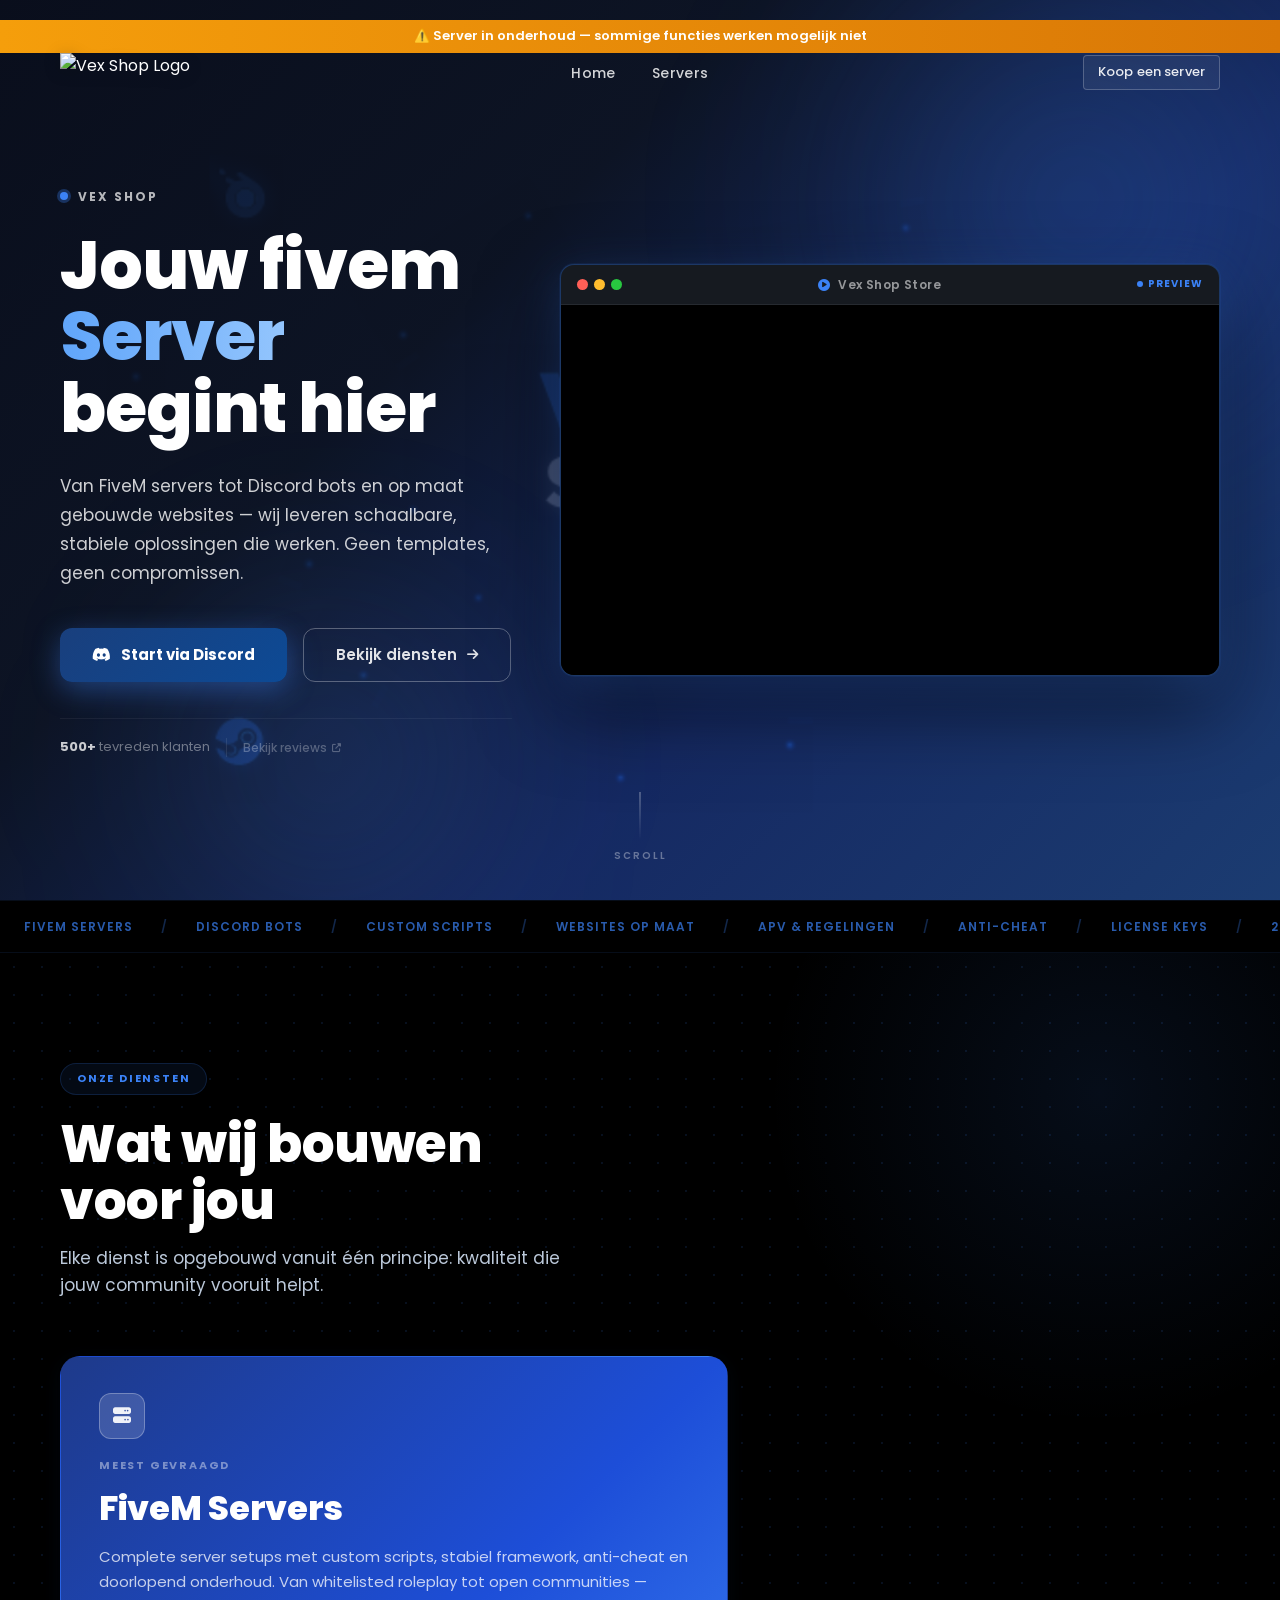
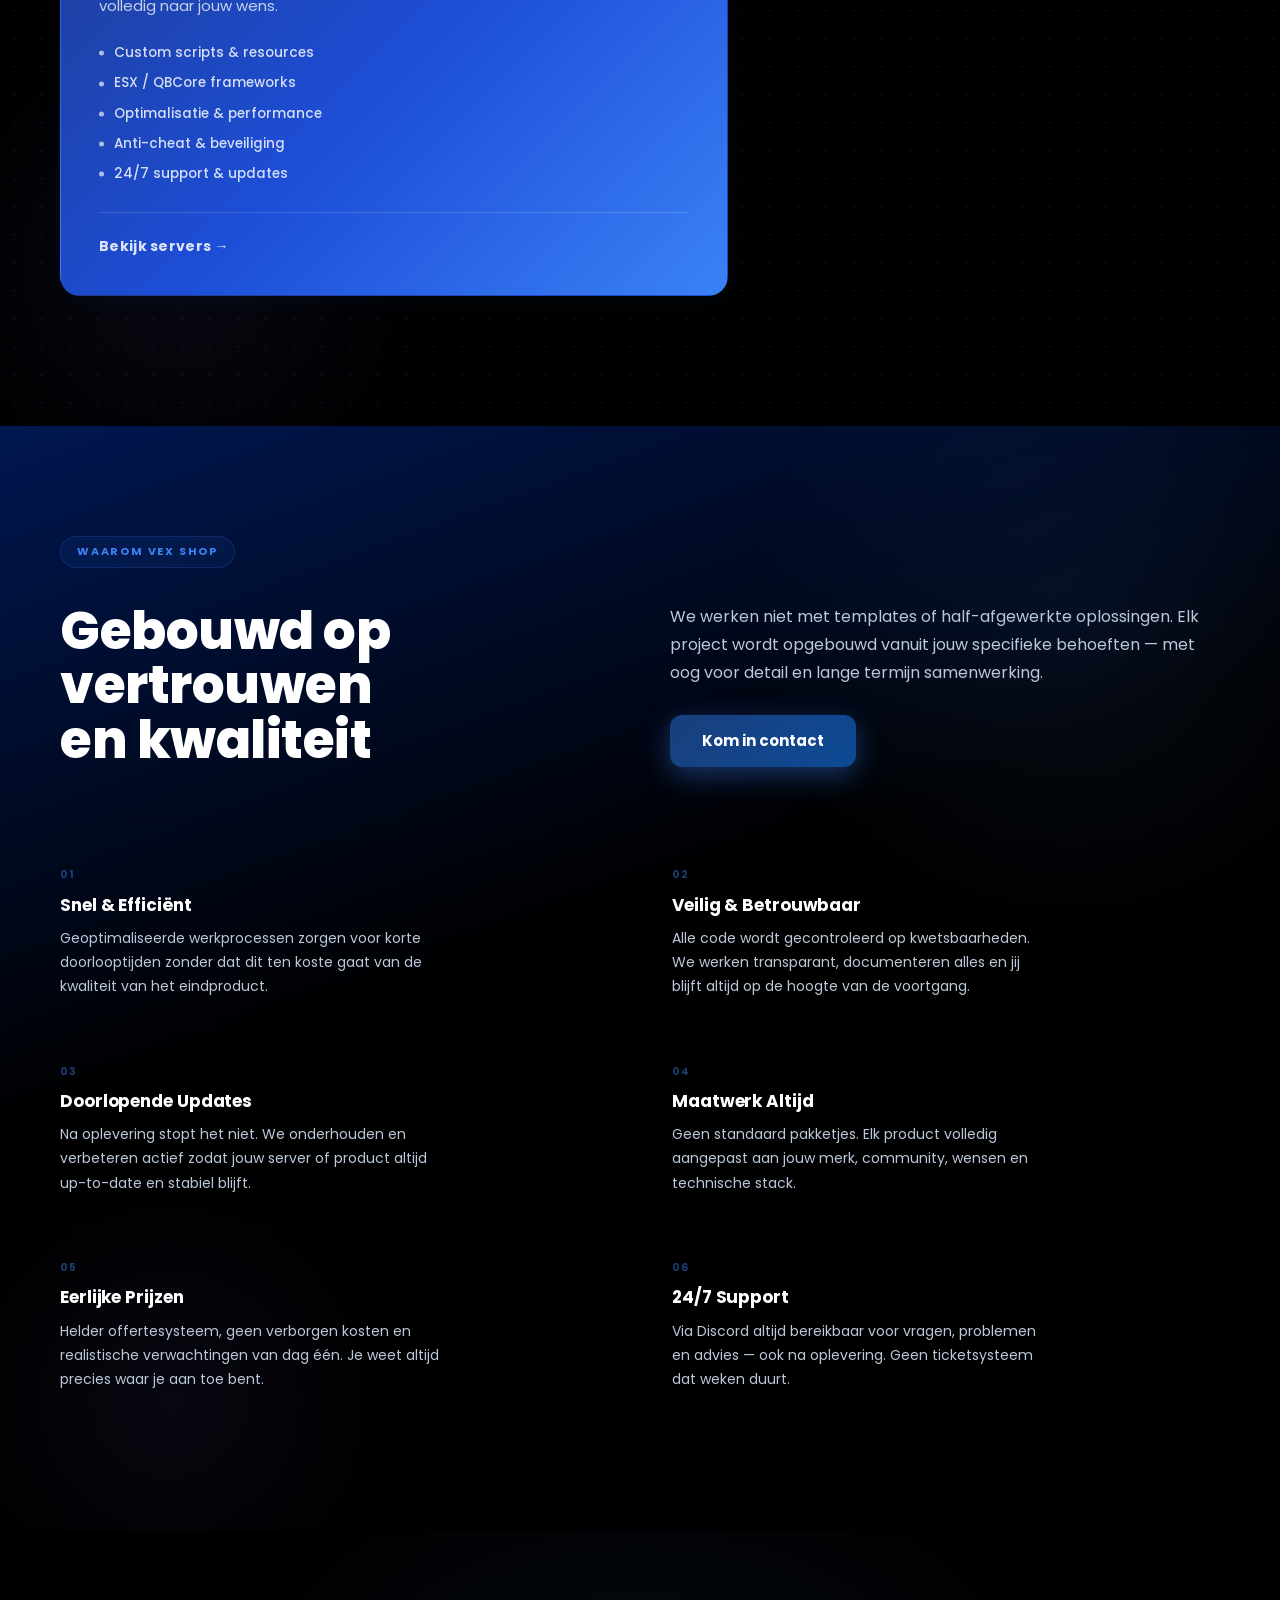
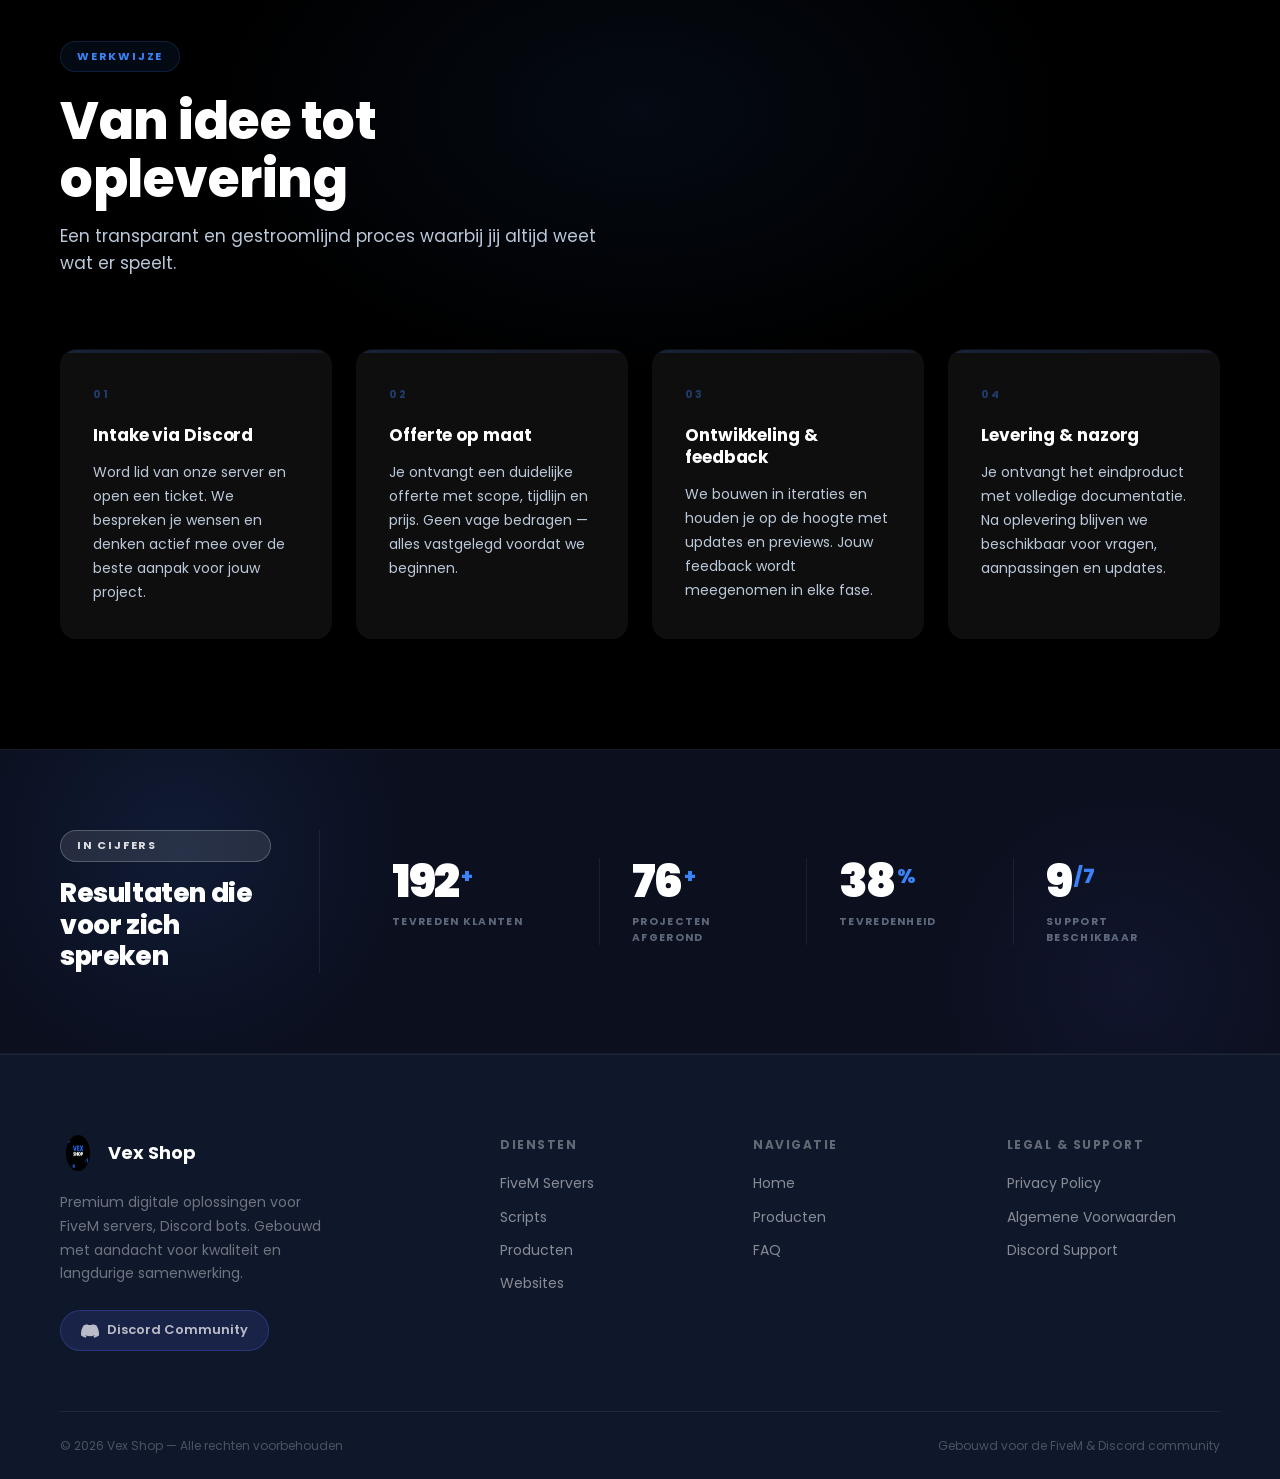
==== commit dd60ab87: "Update index.html" ====
--- a/index.html
+++ b/index.html
@@ -320,7 +320,7 @@
                         <img src="assets/images/raytrixpng.png" alt="Vex Shop Logo">
                         <span>Vex Shop</span>
                     </a>
-                    <p>Premium digitale oplossingen voor FiveM servers, Discord bots en websites. Gebouwd met aandacht voor kwaliteit en langdurige samenwerking.</p>
+                    <p>Premium digitale oplossingen voor FiveM servers, Discord bots. Gebouwd met aandacht voor kwaliteit en langdurige samenwerking.</p>
                     <a href="https://discord.gg/faRsgqtxwW" class="fv2-discord" target="_blank" rel="noopener noreferrer">
                         <svg width="18" height="18" viewBox="0 0 24 24" fill="currentColor"><path d="M20.317 4.37a19.791 19.791 0 0 0-4.885-1.515.074.074 0 0 0-.079.037c-.21.375-.444.864-.608 1.25a18.27 18.27 0 0 0-5.487 0 12.64 12.64 0 0 0-.617-1.25.077.077 0 0 0-.079-.037A19.736 19.736 0 0 0 3.677 4.37a.07.07 0 0 0-.032.027C.533 9.046-.32 13.58.099 18.057c.002.022.015.043.036.056a19.9 19.9 0 0 0 5.993 3.03.078.078 0 0 0 .086-.028 14.09 14.09 0 0 0 1.226-1.994.076.076 0 0 0-.041-.106 13.107 13.107 0 0 1-1.872-.892.077.077 0 0 1-.008-.127 10.2 10.2 0 0 0 .372-.292.074.074 0 0 1 .077-.01c3.928 1.793 8.18 1.793 12.062 0a.074.074 0 0 1 .078.01c.12.098.246.198.373.292a.077.077 0 0 1-.006.127 12.299 12.299 0 0 1-1.873.892.077.077 0 0 0-.041.107c.36.698.772 1.362 1.225 1.993a.076.076 0 0 0 .084.028 19.839 19.839 0 0 0 6.002-3.03.077.077 0 0 0 .032-.054c.5-5.177-.838-9.674-3.549-13.66a.061.061 0 0 0-.031-.03z"/></svg>
                         Discord Community
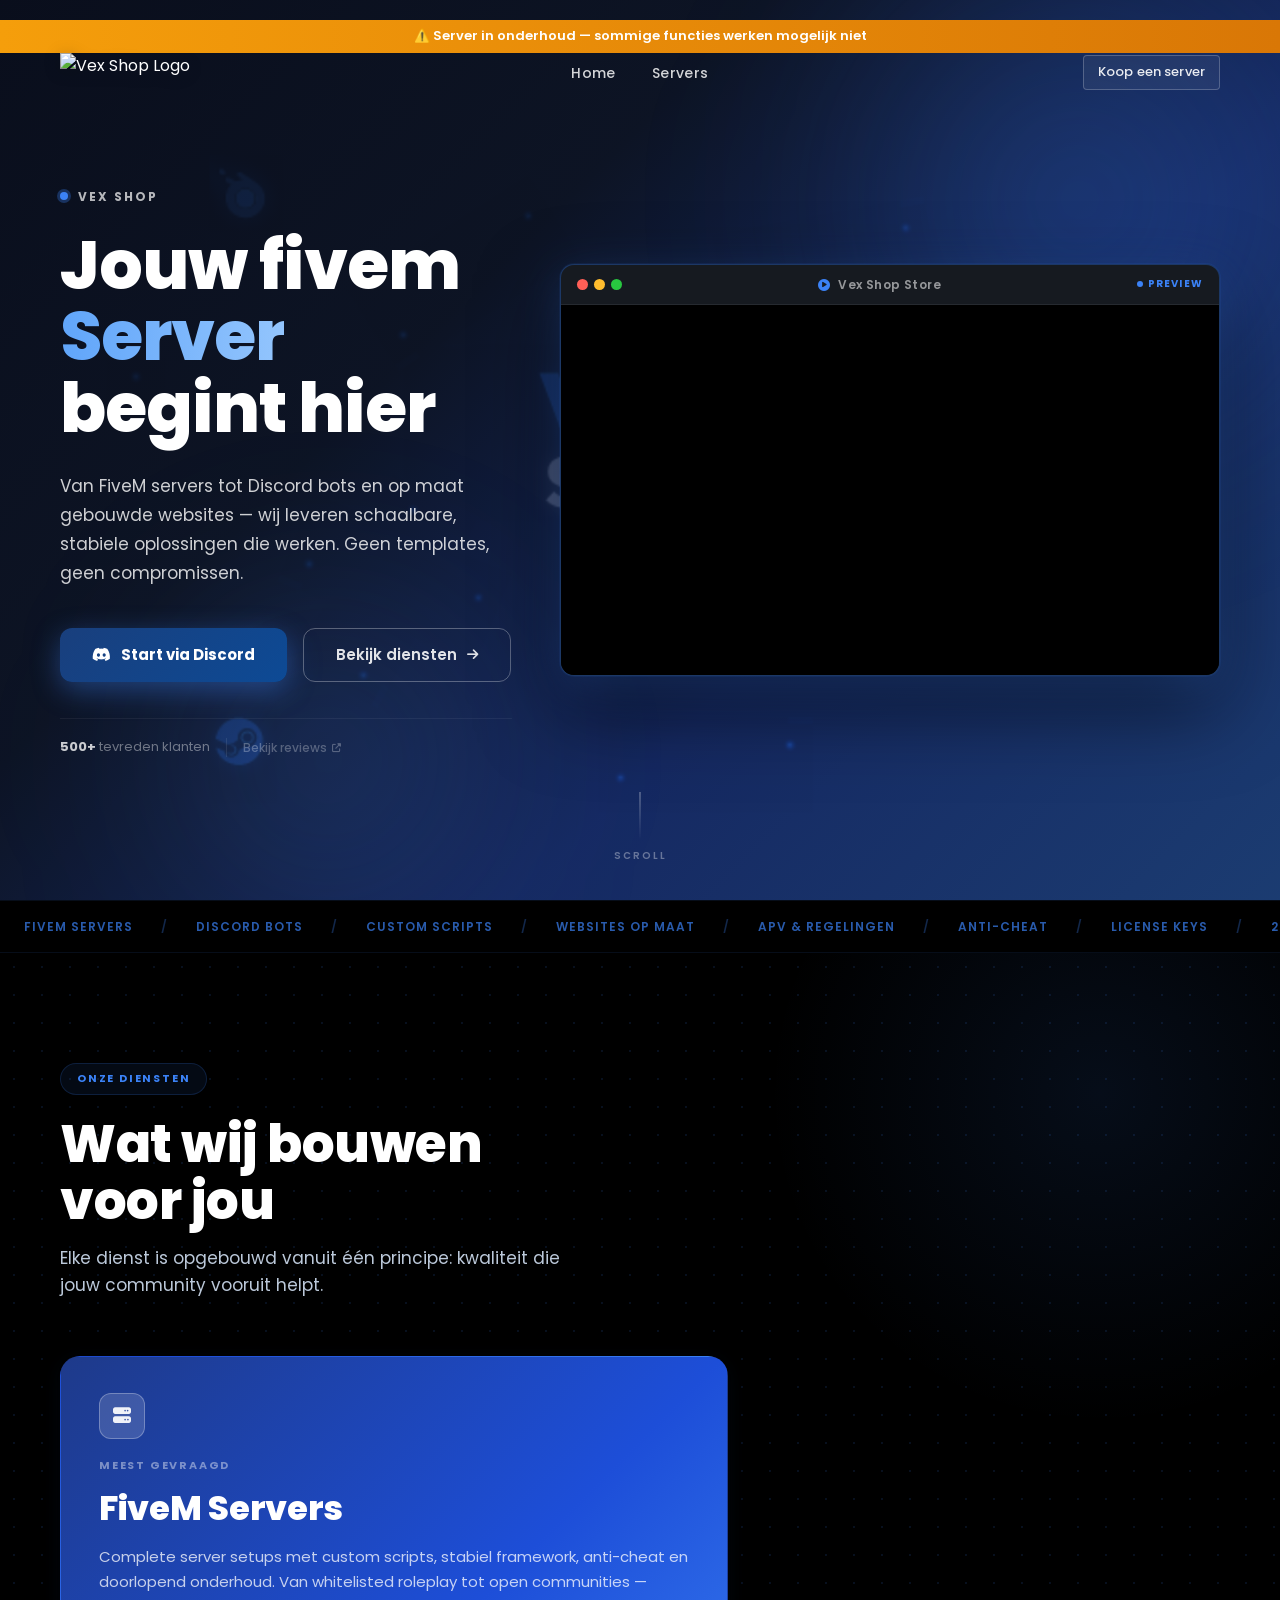
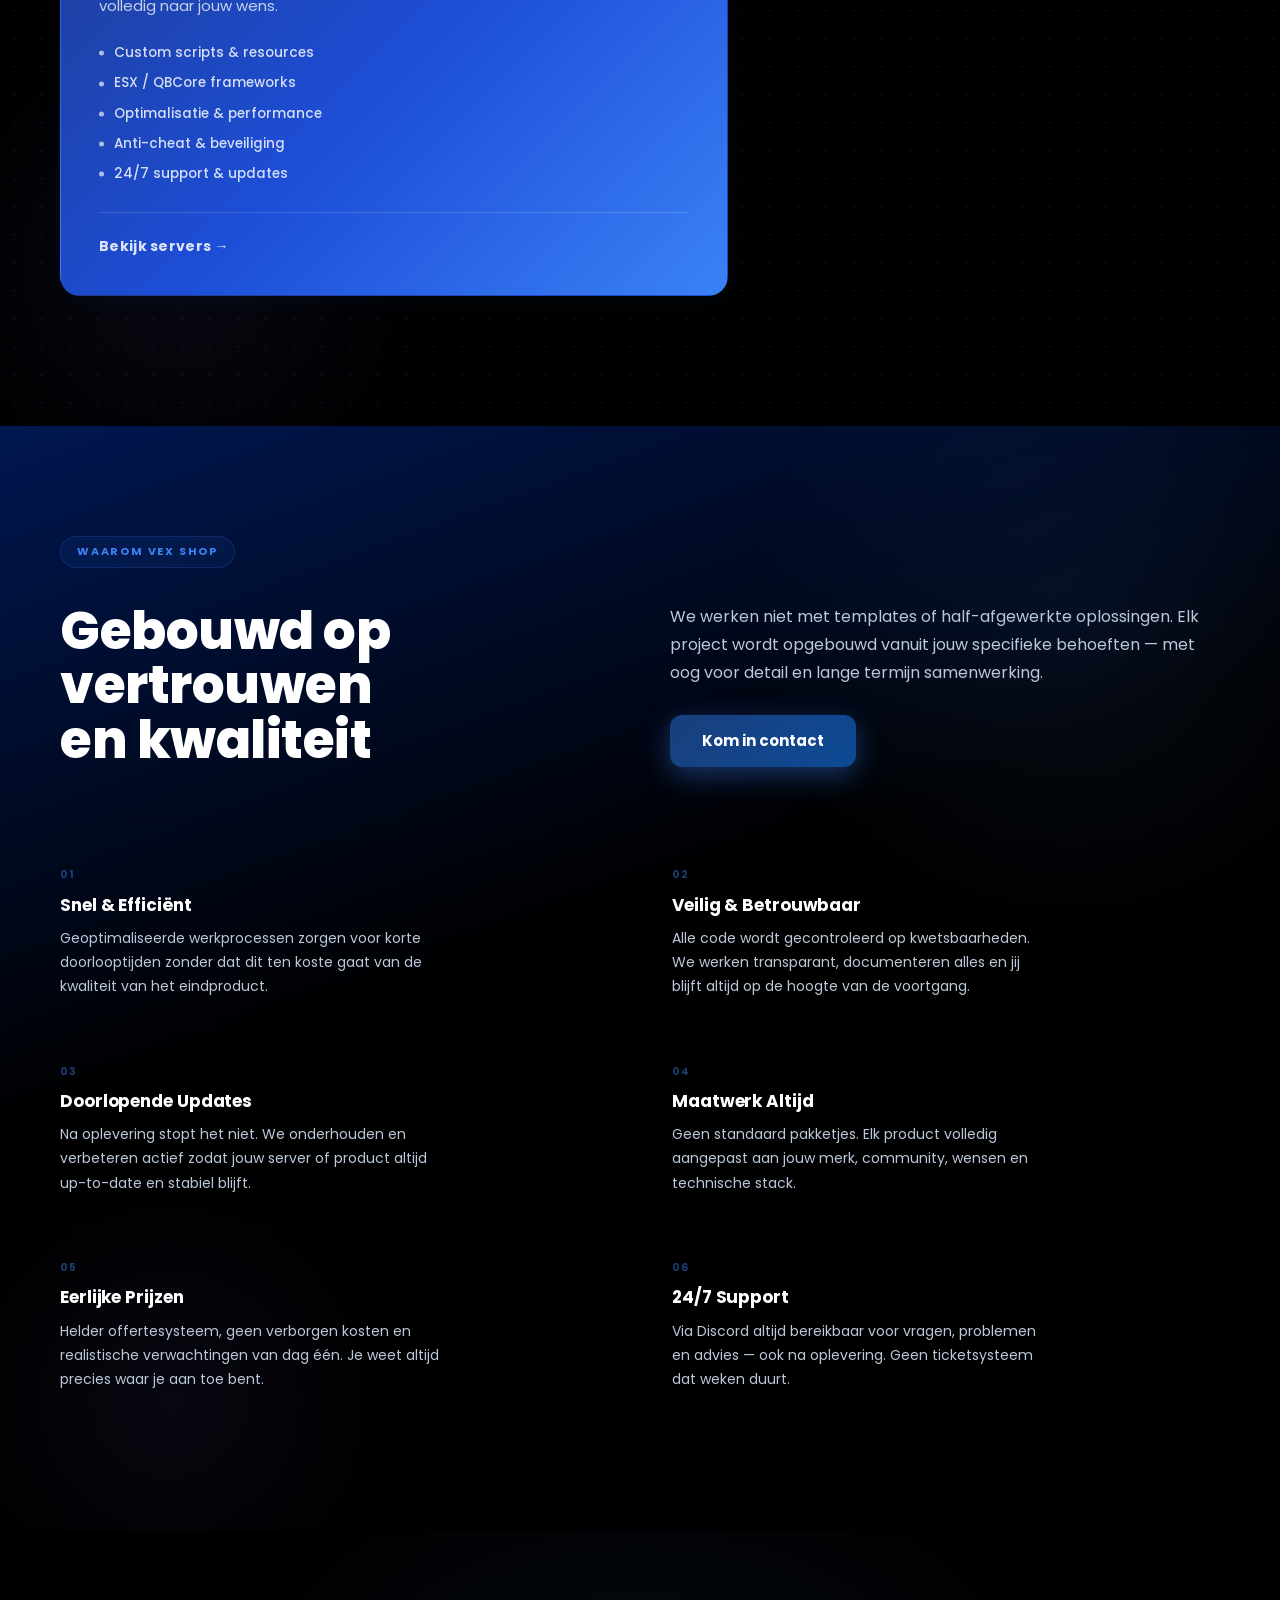
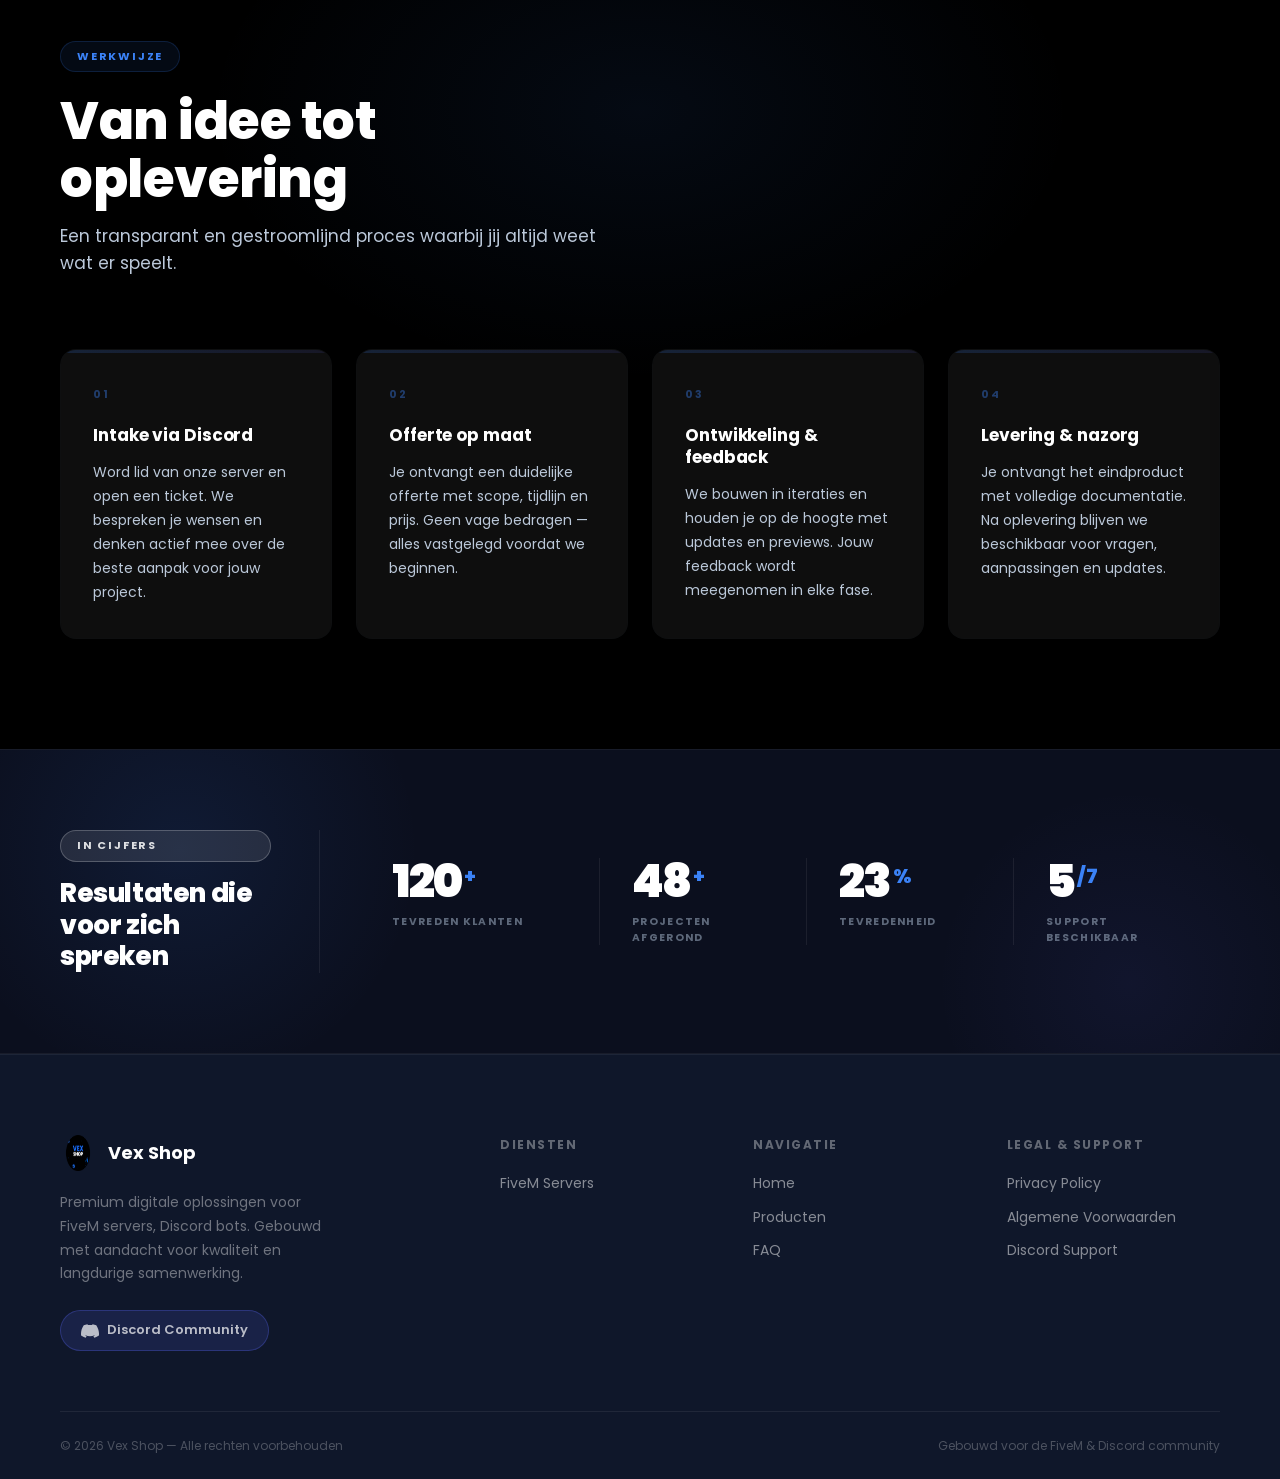
==== commit 7d8f5995: "Update index.html" ====
--- a/index.html
+++ b/index.html
@@ -331,9 +331,6 @@
                         <h5>Diensten</h5>
                         <ul>
                             <li><a href="/servers">FiveM Servers</a></li>
-                            <li><a href="/scripts">Scripts</a></li>
-                            <li><a href="/producten">Producten</a></li>
-                            <li><a href="/websites">Websites</a></li>
                         </ul>
                     </div>
                     <div class="fv2-col">
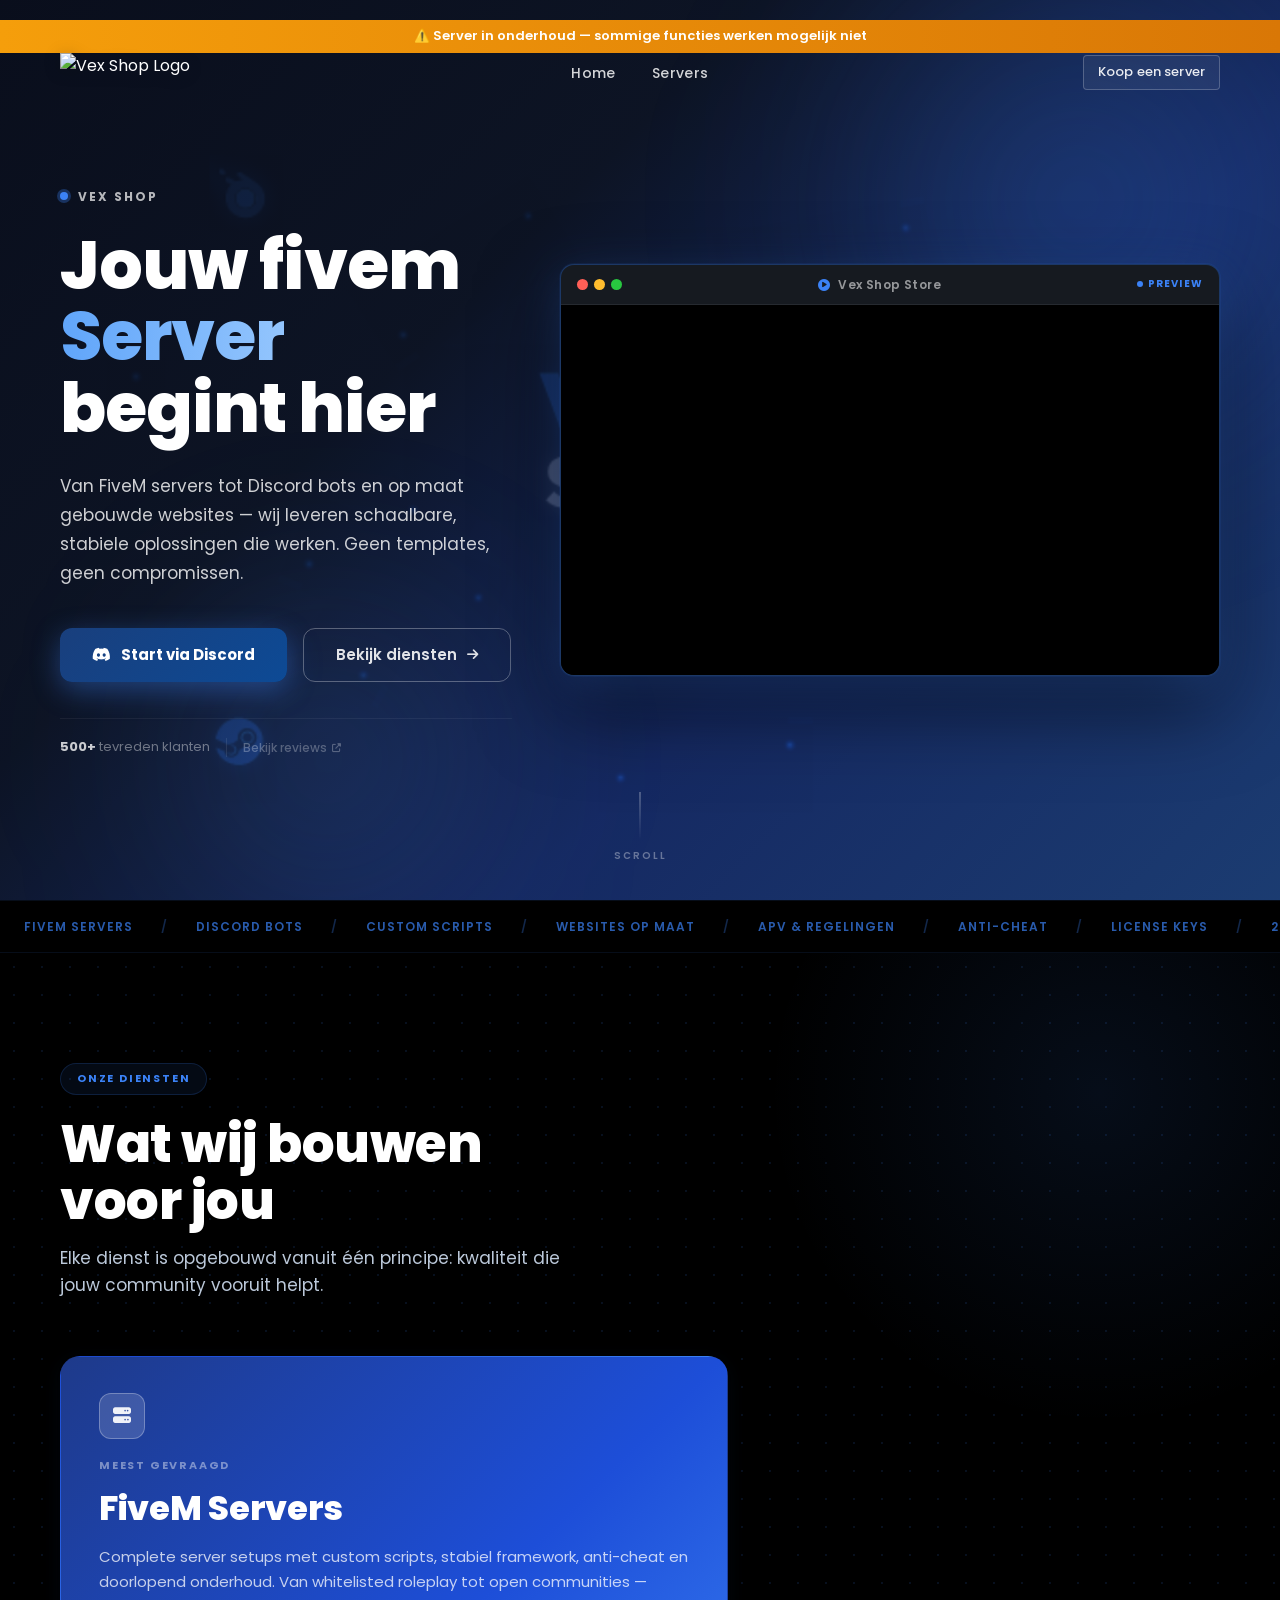
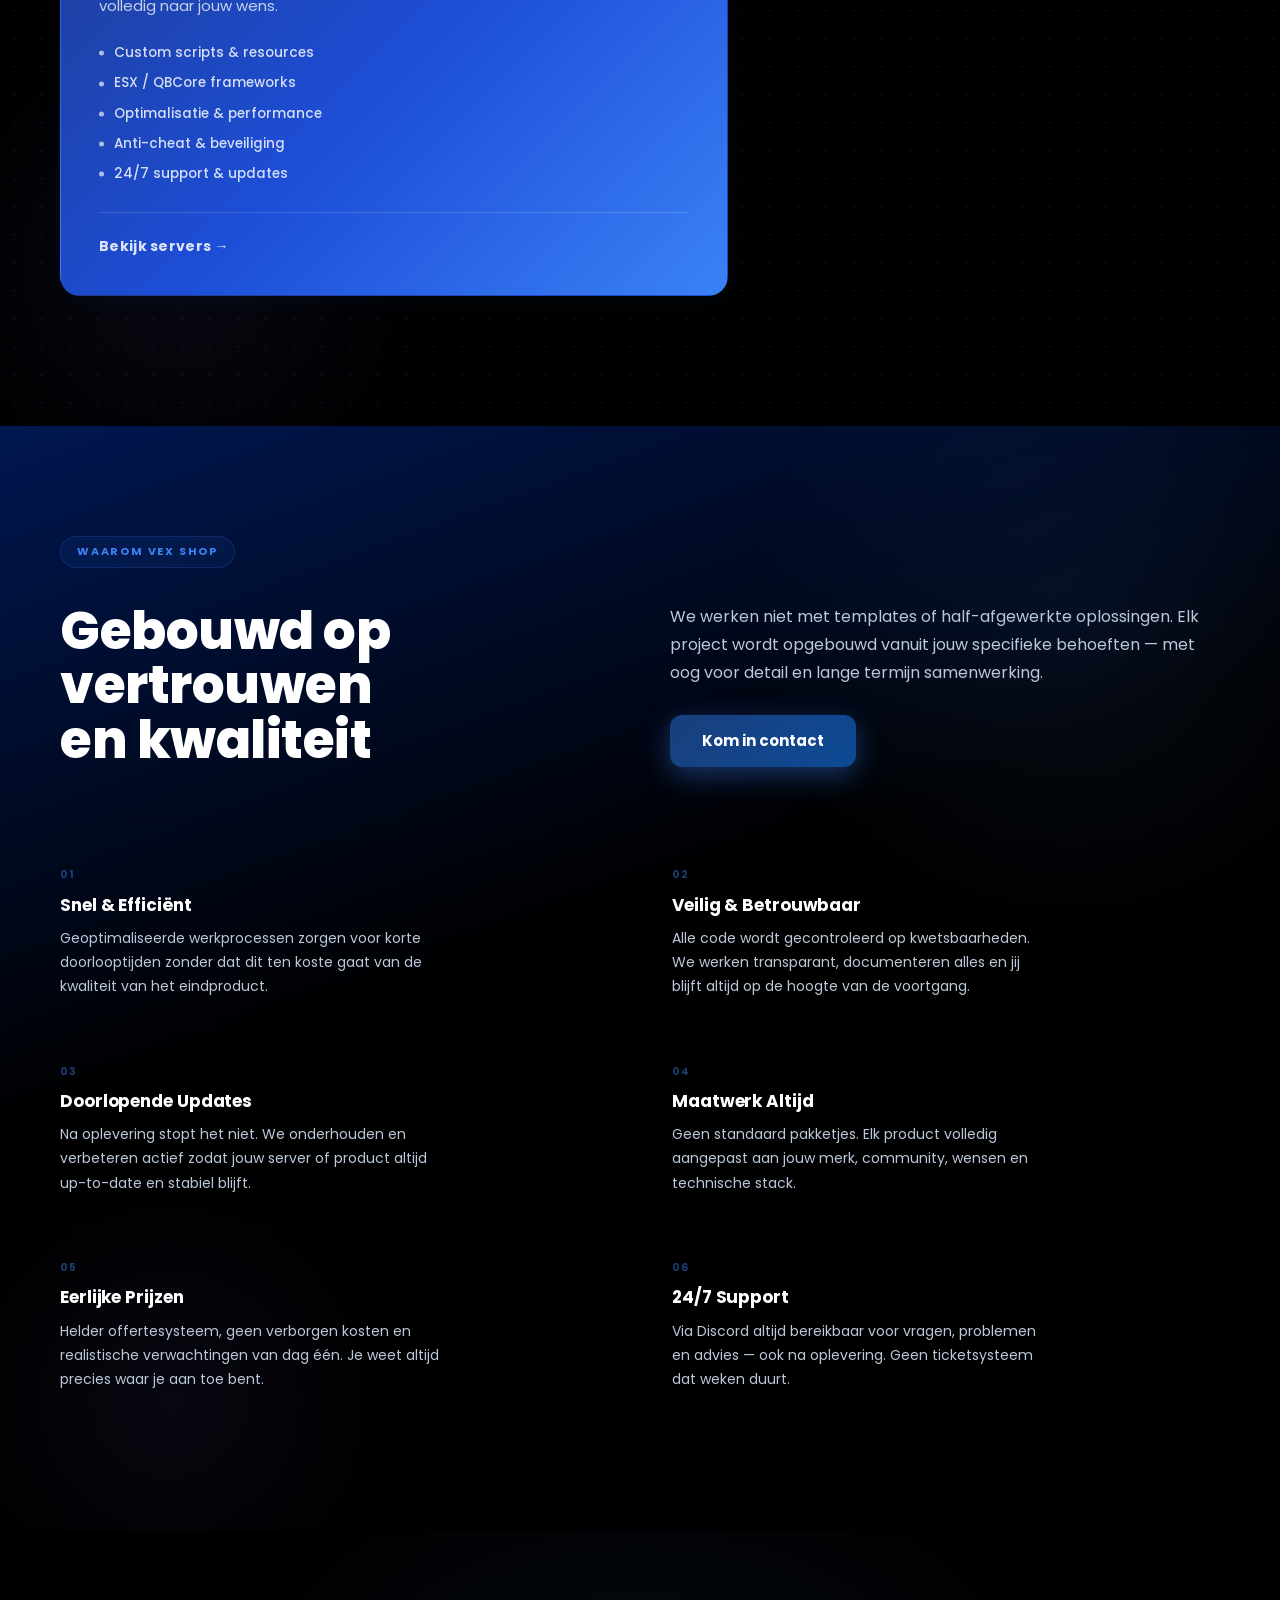
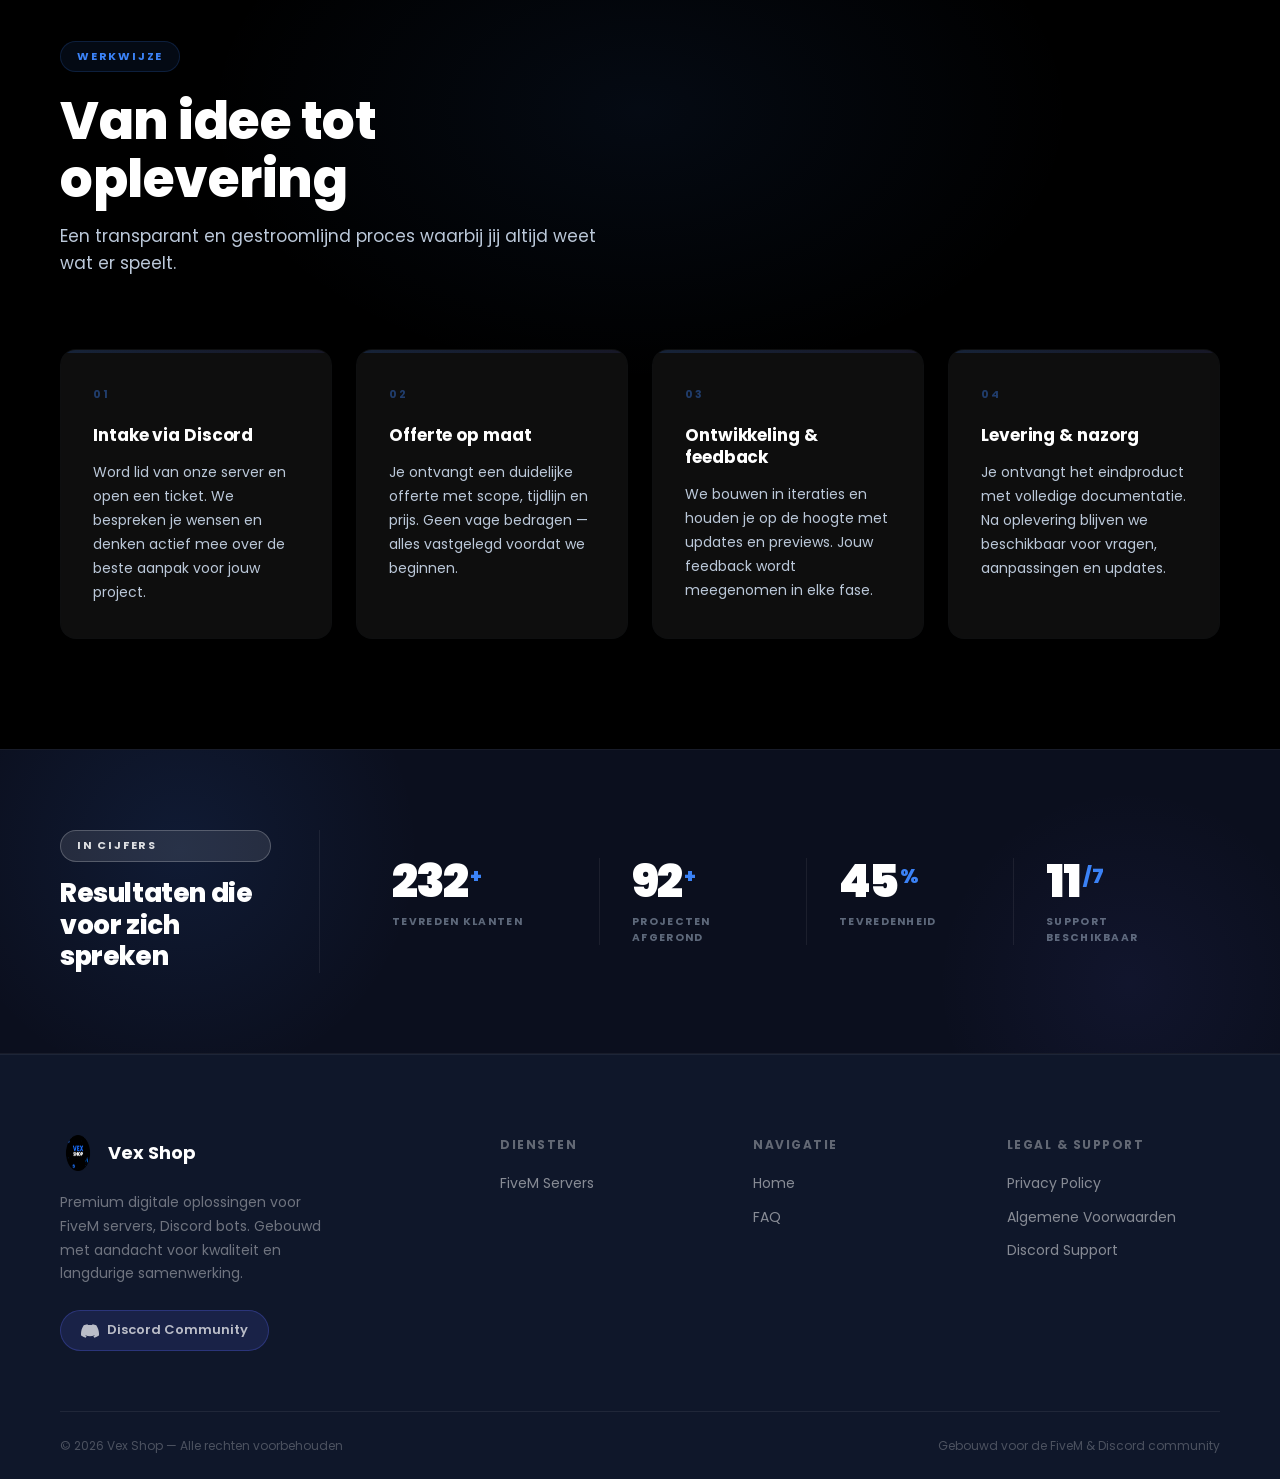
==== commit d1639cca: "Update index.html" ====
--- a/index.html
+++ b/index.html
@@ -337,7 +337,6 @@
                         <h5>Navigatie</h5>
                         <ul>
                             <li><a href="/">Home</a></li>
-                            <li><a href="/producten">Producten</a></li>
                             <li><a href="/faq">FAQ</a></li>
                         </ul>
                     </div>
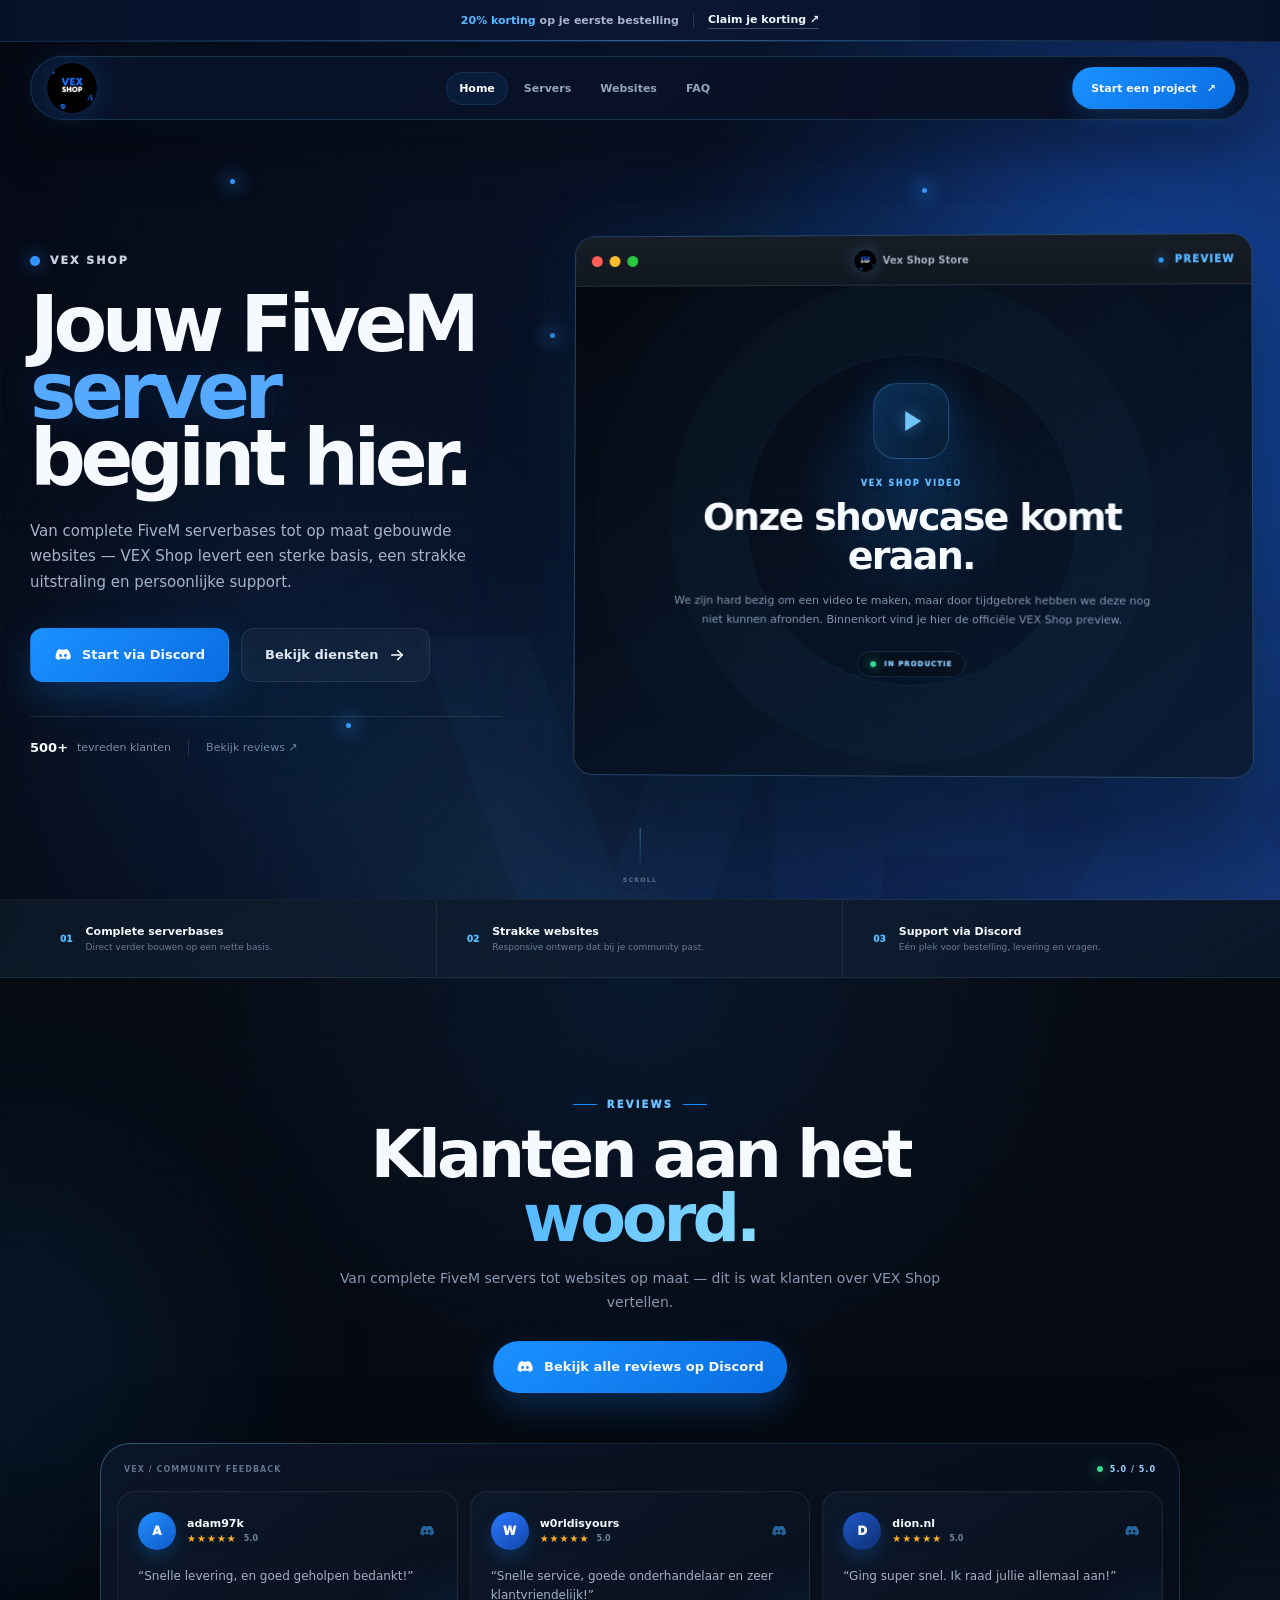
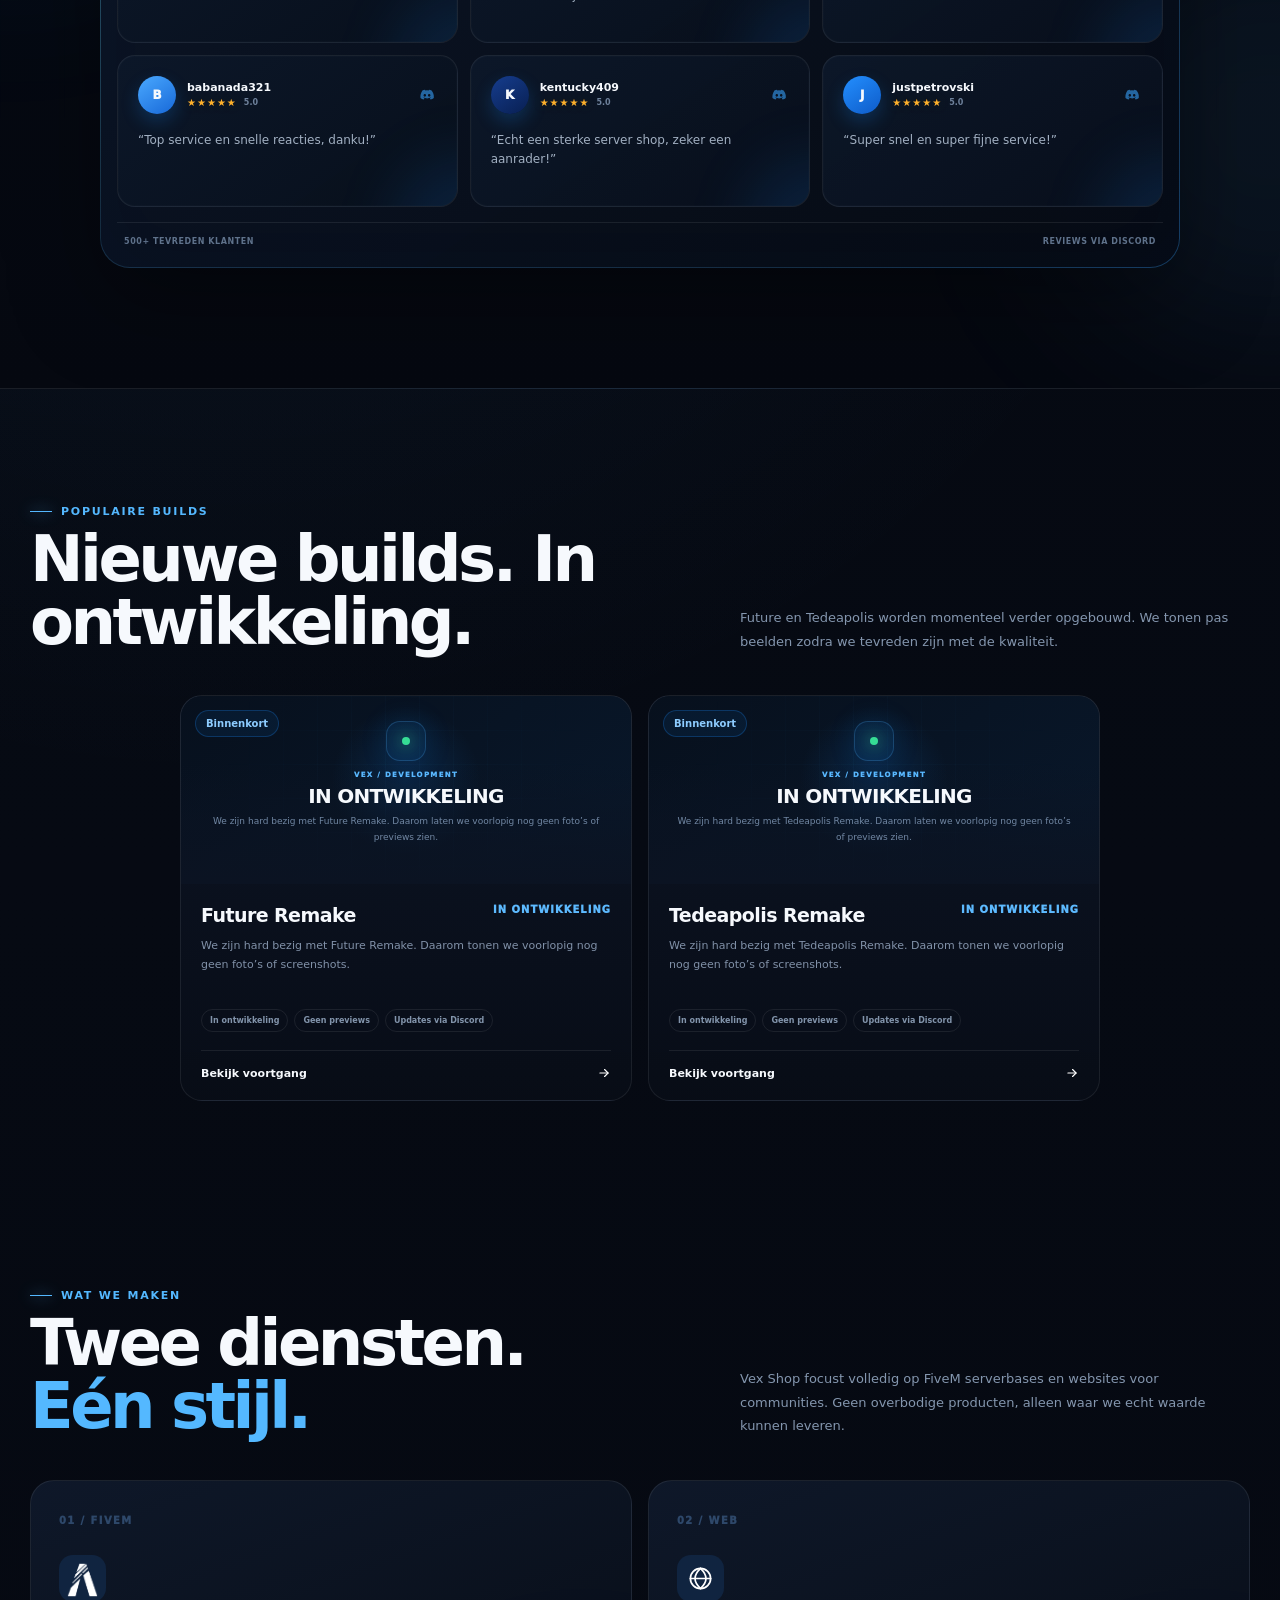
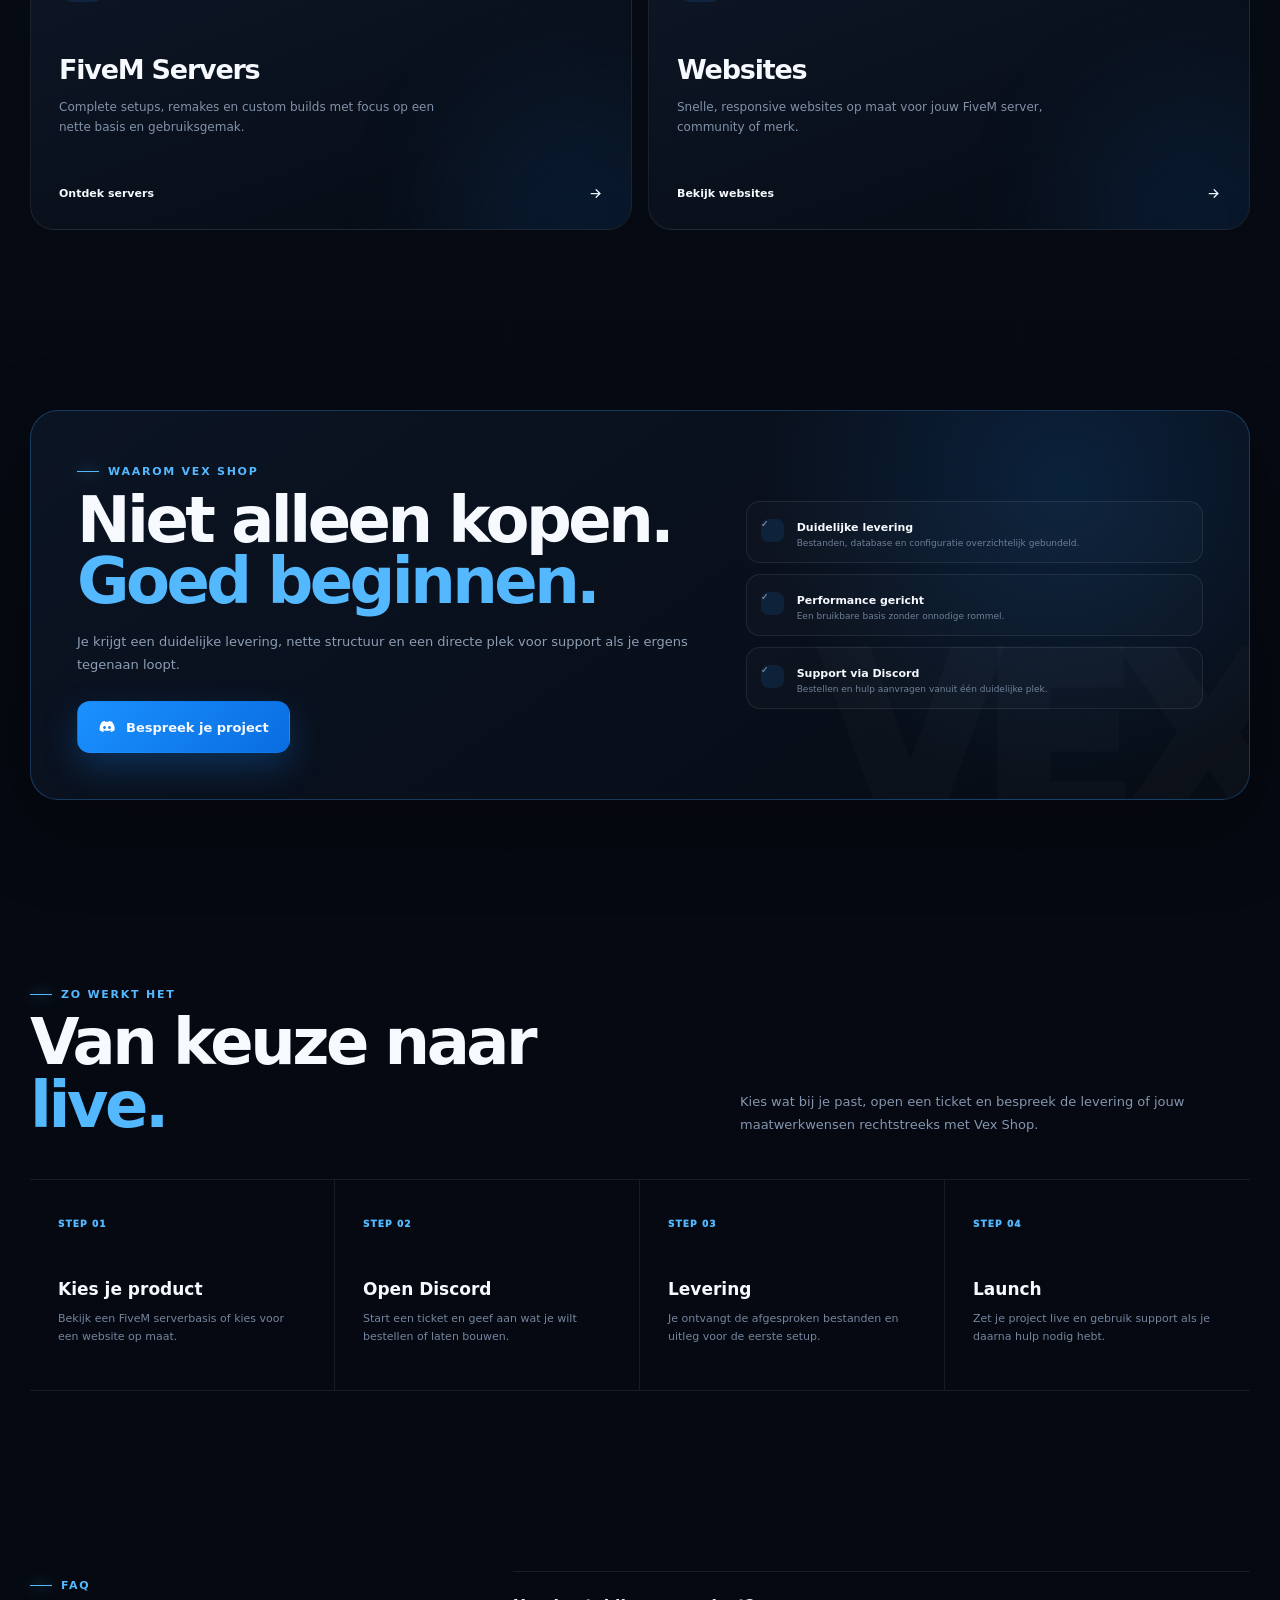
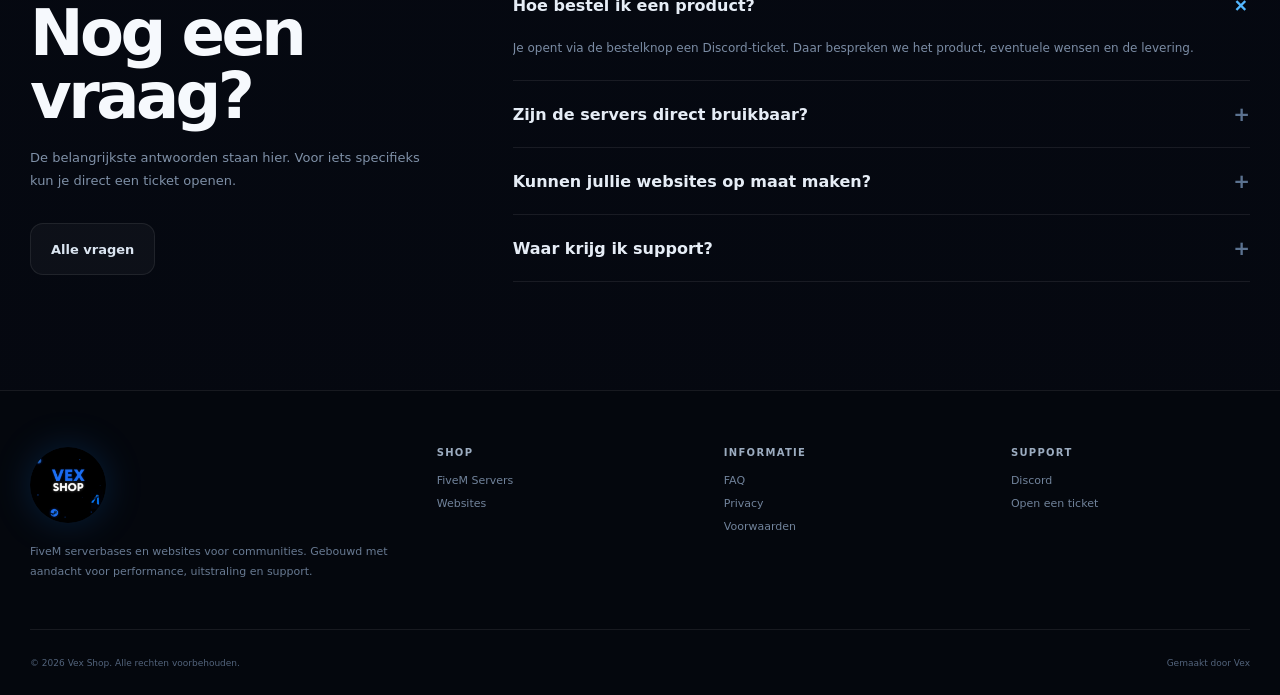
==== commit 370c5cc8: "Add files via upload" ====
--- a/index.html
+++ b/index.html
@@ -1,367 +1,79 @@
 <!DOCTYPE html>
-<html lang="nl">
-<head>
-    <meta charset="UTF-8">
-    <meta name="viewport" content="width=device-width, initial-scale=1.0">
-    <meta name="description" content="Vex Shop - Premium FiveM Servers, Discord Bots op maat">
-    <link rel="canonical" href="https://www.vex-shop.nl/">
-    <meta name="theme-color" content="#3b82f6">
-    <meta property="og:type" content="website">
-    <meta property="og:site_name" content="Vex Shop">
-    <meta property="og:title" content="Vex Shop - Premium Digital Solutions">
-    <meta property="og:description" content="Premium FiveM Servers, Scripts op maat. Kwaliteit en betrouwbaarheid gegarandeerd.">
-    <meta property="og:url" content="https://www.vex-shop.nl/">
-    <meta property="og:image" content="https://www.vex-shop.nl/assets/images/raytrixpng.png">
-    <meta property="og:image:width" content="512">
-    <meta property="og:image:height" content="512">
-    <meta name="twitter:card" content="summary">
-    <meta name="twitter:title" content="Vex Shop">
-    <meta name="twitter:description" content="Premium FiveM Servers, Scripts op maat.">
-    <meta name="twitter:image" content="https://www.vex-shop.nl/assets/images/raytrixpng.png?v=2">
-    <title>Vex Shop</title>
-    <link rel="icon" type="image/png" href="assets/images/favicon.png">
-    <link rel="stylesheet" href="assets/styles/main.css">
-    <link rel="stylesheet" href="https://cdnjs.cloudflare.com/ajax/libs/font-awesome/6.4.0/css/all.min.css">
-    <link href="https://fonts.googleapis.com/css2?family=Poppins:wght@300;400;500;600;700;800&display=swap" rel="stylesheet">
-</head>
-<body>
-    <!-- Navigation -->
-    <nav class="navbar" id="navbar">
-        
-        <!-- Maintenance Banner -->
-        <div class="maintenance-banner">
-            ⚠️ Server in onderhoud — sommige functies werken mogelijk niet
-        </div>
 
-        <div class="container">
-            <div class="nav-wrapper">
-                <a href="/" class="logo">
-                    <img src="assets/images/png.png" alt="Vex Shop Logo">
-                </a>
-                <div class="nav-menu" id="navMenu">
-                    <a href="/" class="nav-link active">Home</a>
-                    <a href="/servers" class="nav-link">Servers</a>
-                </div>
-                <a href="https://discord.gg/faRsgqtxwW" class="nav-cta-btn" target="_blank" rel="noopener noreferrer">
-                    Koop een server
-                </a>
-                <div class="hamburger" id="hamburger">
-                    <span></span>
-                    <span></span>
-                    <span></span>
-                </div>
-            </div>
-        </div>
-    </nav>
-
-
-    <!-- ============================================================
-         HERO
-    ============================================================ -->
-    <section class="hero-v2">
-        <div class="hero-v2-bg">
-            <img src="assets/images/raytrixbanner.png" alt="">
-            <div class="hero-v2-overlay"></div>
-            <div class="hero-v2-glow glow-1"></div>
-            <div class="hero-v2-glow glow-2"></div>
-        </div>
-        <div class="container hero-v2-inner">
-            <div class="hero-v2-left">
-                <div class="hero-v2-kicker">
-                    <span class="kicker-dot"></span>
-                    Vex Shop
-                </div>
-                <h1 class="hero-v2-title text-reveal">
-                    Jouw fivem<br>
-                    <span class="hero-v2-accent">Server</span><br>
-                    begint hier
-                </h1>
-                <p class="hero-v2-desc text-reveal delay-2">
-                    Van FiveM servers tot Discord bots en op maat gebouwde websites — wij leveren schaalbare, stabiele oplossingen die werken. Geen templates, geen compromissen.
-                </p>
-                <div class="hero-v2-actions text-reveal delay-3">
-                    <a href="https://discord.com/invite/faRsgqtxwW" class="btn-solid" target="_blank" rel="noopener noreferrer">
-                        <i class="fab fa-discord"></i> Start via Discord
-                    </a>
-                    <a href="#diensten" class="btn-ghost">
-                        Bekijk diensten <i class="fas fa-arrow-right" style="font-size:13px"></i>
-                    </a>
-                </div>
-
-                <div class="hero-reviews text-reveal delay-3">
-                    <span class="hero-reviews-count"><strong>500+</strong> tevreden klanten</span>
-                    <a href="https://discord.gg/faRsgqtxwW" class="hero-reviews-link" target="_blank" rel="noopener noreferrer">
-                        Bekijk reviews <i class="fas fa-external-link-alt"></i>
-                    </a>
-                </div>
-
-            </div>
-            <div class="hero-v2-right">
-                <div class="hero-store-video-wrap">
-                    <div class="hero-store-video-titlebar">
-                        <div class="hero-store-dots">
-                            <span class="ce-dot ce-dot-r"></span>
-                            <span class="ce-dot ce-dot-y"></span>
-                            <span class="ce-dot ce-dot-g"></span>
-                        </div>
-                        <span class="hero-store-video-title"><i class="fas fa-play-circle"></i> Vex Shop Store</span>
-                        <span class="hero-store-video-live"><span class="hero-store-live-dot"></span>PREVIEW</span>
-                    </div>
-                    <div class="hero-store-video-inner">
-                        <iframe
-                            class="hero-store-video"
-                            src=""
-                            title="Vex Shop Store Showcase"
-                            frameborder="0"
-                            allow="accelerometer; autoplay; clipboard-write; encrypted-media; gyroscope; picture-in-picture; web-share"
-                            referrerpolicy="strict-origin-when-cross-origin"
-                            allowfullscreen
-                        ></iframe>
-                    </div>
-                </div>
-            </div>
-        </div>
-        <div class="hero-v2-scroll">
-            <div class="scroll-line"></div>
-            <span>Scroll</span>
-        </div>
-    </section>
-
-    <!-- ============================================================
-         RIBBON
-    ============================================================ -->
-    <div class="ribbon" aria-hidden="true">
-        <div class="ribbon-track">
-            <span>FiveM Servers</span><span class="ribbon-sep">/</span>
-            <span>Discord Bots</span><span class="ribbon-sep">/</span>
-            <span>Custom Scripts</span><span class="ribbon-sep">/</span>
-            <span>Websites op Maat</span><span class="ribbon-sep">/</span>
-            <span>APV &amp; Regelingen</span><span class="ribbon-sep">/</span>
-            <span>Anti-Cheat</span><span class="ribbon-sep">/</span>
-            <span>License Keys</span><span class="ribbon-sep">/</span>
-            <span>24/7 Support</span><span class="ribbon-sep">/</span>
-            <span>FiveM Servers</span><span class="ribbon-sep">/</span>
-            <span>Discord Bots</span><span class="ribbon-sep">/</span>
-            <span>Custom Scripts</span><span class="ribbon-sep">/</span>
-            <span>Websites op Maat</span><span class="ribbon-sep">/</span>
-            <span>APV &amp; Regelingen</span><span class="ribbon-sep">/</span>
-            <span>Anti-Cheat</span><span class="ribbon-sep">/</span>
-            <span>License Keys</span><span class="ribbon-sep">/</span>
-            <span>24/7 Support</span><span class="ribbon-sep">/</span>
-        </div>
-    </div>
-
-    <!-- ============================================================
-         DIENSTEN — BENTO GRID
-    ============================================================ -->
-    <section class="diensten" id="diensten">
-        <div class="diensten-blob"></div>
-        <div class="container">
-            <div class="diensten-header">
-                <span class="label-tag">Onze Diensten</span>
-                <h2>Wat wij bouwen<br>voor jou</h2>
-                <p>Elke dienst is opgebouwd vanuit één principe: kwaliteit die jouw community vooruit helpt.</p>
-            </div>
-            <div class="bento-grid">
-                <!-- Large card: Servers -->
-                <a href="/servers" class="bento-card bc-large bc-blue">
-                    <div class="bc-icon"><i class="fas fa-server"></i></div>
-                    <div class="bc-eyebrow">Meest gevraagd</div>
-                    <h3>FiveM Servers</h3>
-                    <p>Complete server setups met custom scripts, stabiel framework, anti-cheat en doorlopend onderhoud. Van whitelisted roleplay tot open communities — volledig naar jouw wens.</p>
-                    <ul class="bc-list">
-                        <li>Custom scripts &amp; resources</li>
-                        <li>ESX / QBCore frameworks</li>
-                        <li>Optimalisatie &amp; performance</li>
-                        <li>Anti-cheat &amp; beveiliging</li>
-                        <li>24/7 support &amp; updates</li>
-                    </ul>
-                    <div class="bc-footer">
-                        <span class="bc-link">Bekijk servers <span class="bc-arrow">&#8594;</span></span>
-                    </div>
-                </a>
-            </div>
-        </div>
-    </section>
-
-    <!-- ============================================================
-         WAAROM RAYTRIX
-    ============================================================ -->
-    <section class="waarom">
-        <div class="container">
-            <div class="waarom-head">
-                <div class="waarom-head-left">
-                    <span class="label-tag">Waarom Vex Shop</span>
-                    <h2>Gebouwd op<br>vertrouwen<br>en kwaliteit</h2>
-                </div>
-                <div class="waarom-head-right">
-                    <p>We werken niet met templates of half-afgewerkte oplossingen. Elk project wordt opgebouwd vanuit jouw specifieke behoeften &mdash; met oog voor detail en lange termijn samenwerking.</p>
-                    <a href="https://discord.com/invite/faRsgqtxwW" class="btn-solid" target="_blank" rel="noopener noreferrer">Kom in contact</a>
-                </div>
-            </div>
-            <div class="waarom-list">
-                <div class="wl-item">
-                    <span class="wl-num">01</span>
-                    <span class="wl-title">Snel &amp; Effici&euml;nt</span>
-                    <span class="wl-desc">Geoptimaliseerde werkprocessen zorgen voor korte doorlooptijden zonder dat dit ten koste gaat van de kwaliteit van het eindproduct.</span>
-                </div>
-                <div class="wl-item">
-                    <span class="wl-num">02</span>
-                    <span class="wl-title">Veilig &amp; Betrouwbaar</span>
-                    <span class="wl-desc">Alle code wordt gecontroleerd op kwetsbaarheden. We werken transparant, documenteren alles en jij blijft altijd op de hoogte van de voortgang.</span>
-                </div>
-                <div class="wl-item">
-                    <span class="wl-num">03</span>
-                    <span class="wl-title">Doorlopende Updates</span>
-                    <span class="wl-desc">Na oplevering stopt het niet. We onderhouden en verbeteren actief zodat jouw server of product altijd up-to-date en stabiel blijft.</span>
-                </div>
-                <div class="wl-item">
-                    <span class="wl-num">04</span>
-                    <span class="wl-title">Maatwerk Altijd</span>
-                    <span class="wl-desc">Geen standaard pakketjes. Elk product volledig aangepast aan jouw merk, community, wensen en technische stack.</span>
-                </div>
-                <div class="wl-item">
-                    <span class="wl-num">05</span>
-                    <span class="wl-title">Eerlijke Prijzen</span>
-                    <span class="wl-desc">Helder offertesysteem, geen verborgen kosten en realistische verwachtingen van dag &eacute;&eacute;n. Je weet altijd precies waar je aan toe bent.</span>
-                </div>
-                <div class="wl-item">
-                    <span class="wl-num">06</span>
-                    <span class="wl-title">24/7 Support</span>
-                    <span class="wl-desc">Via Discord altijd bereikbaar voor vragen, problemen en advies &mdash; ook na oplevering. Geen ticketsysteem dat weken duurt.</span>
-                </div>
-            </div>
-        </div>
-    </section>
-
-    <!-- ============================================================
-         PROCESS
-    ============================================================ -->
-    <section class="process-v2">
-        <div class="container">
-            <div class="process-v2-header">
-                <span class="label-tag">Werkwijze</span>
-                <h2>Van idee tot<br>oplevering</h2>
-                <p>Een transparant en gestroomlijnd proces waarbij jij altijd weet wat er speelt.</p>
-            </div>
-            <div class="pv2-track">
-                <div class="pv2-step">
-                    <span class="pv2-num">01</span>
-                    <h3>Intake via Discord</h3>
-                    <p>Word lid van onze server en open een ticket. We bespreken je wensen en denken actief mee over de beste aanpak voor jouw project.</p>
-                </div>
-                <div class="pv2-step">
-                    <span class="pv2-num">02</span>
-                    <h3>Offerte op maat</h3>
-                    <p>Je ontvangt een duidelijke offerte met scope, tijdlijn en prijs. Geen vage bedragen &mdash; alles vastgelegd voordat we beginnen.</p>
-                </div>
-                <div class="pv2-step">
-                    <span class="pv2-num">03</span>
-                    <h3>Ontwikkeling &amp; feedback</h3>
-                    <p>We bouwen in iteraties en houden je op de hoogte met updates en previews. Jouw feedback wordt meegenomen in elke fase.</p>
-                </div>
-                <div class="pv2-step">
-                    <span class="pv2-num">04</span>
-                    <h3>Levering &amp; nazorg</h3>
-                    <p>Je ontvangt het eindproduct met volledige documentatie. Na oplevering blijven we beschikbaar voor vragen, aanpassingen en updates.</p>
-                </div>
-            </div>
-        </div>
-    </section>
-
-    <!-- ============================================================
-         STATS
-    ============================================================ -->
-    <section class="stats-v2">
-        <div class="container">
-            <div class="sv2-inner">
-                <div class="sv2-left">
-                    <span class="label-tag label-tag-light">In cijfers</span>
-                    <h2>Resultaten die<br>voor zich spreken</h2>
-                </div>
-                <div class="stats-v2-grid">
-                    <div class="sv2-item">
-                        <div class="sv2-numwrap">
-                            <span class="sv2-number" data-target="500">0</span><span class="sv2-suffix">+</span>
-                        </div>
-                        <div class="sv2-label">Tevreden klanten</div>
-                    </div>
-                    <div class="sv2-item">
-                        <div class="sv2-numwrap">
-                            <span class="sv2-number" data-target="200">0</span><span class="sv2-suffix">+</span>
-                        </div>
-                        <div class="sv2-label">Projecten afgerond</div>
-                    </div>
-                    <div class="sv2-item">
-                        <div class="sv2-numwrap">
-                            <span class="sv2-number" data-target="99">0</span><span class="sv2-suffix">%</span>
-                        </div>
-                        <div class="sv2-label">Tevredenheid</div>
-                    </div>
-                    <div class="sv2-item">
-                        <div class="sv2-numwrap">
-                            <span class="sv2-number" data-target="24">0</span><span class="sv2-suffix">/7</span>
-                        </div>
-                        <div class="sv2-label">Support beschikbaar</div>
-                    </div>
-                </div>
-            </div>
-        </div>
-    </section>
-
-    <!-- ============================================================
-         FOOTER
-    ============================================================ -->
-    <footer class="footer-v2">
-        <div class="container">
-            <div class="footer-v2-top">
-                <div class="footer-v2-brand">
-                    <a href="/" class="fv2-logo">
-                        <img src="assets/images/raytrixpng.png" alt="Vex Shop Logo">
-                        <span>Vex Shop</span>
-                    </a>
-                    <p>Premium digitale oplossingen voor FiveM servers, Discord bots. Gebouwd met aandacht voor kwaliteit en langdurige samenwerking.</p>
-                    <a href="https://discord.gg/faRsgqtxwW" class="fv2-discord" target="_blank" rel="noopener noreferrer">
-                        <svg width="18" height="18" viewBox="0 0 24 24" fill="currentColor"><path d="M20.317 4.37a19.791 19.791 0 0 0-4.885-1.515.074.074 0 0 0-.079.037c-.21.375-.444.864-.608 1.25a18.27 18.27 0 0 0-5.487 0 12.64 12.64 0 0 0-.617-1.25.077.077 0 0 0-.079-.037A19.736 19.736 0 0 0 3.677 4.37a.07.07 0 0 0-.032.027C.533 9.046-.32 13.58.099 18.057c.002.022.015.043.036.056a19.9 19.9 0 0 0 5.993 3.03.078.078 0 0 0 .086-.028 14.09 14.09 0 0 0 1.226-1.994.076.076 0 0 0-.041-.106 13.107 13.107 0 0 1-1.872-.892.077.077 0 0 1-.008-.127 10.2 10.2 0 0 0 .372-.292.074.074 0 0 1 .077-.01c3.928 1.793 8.18 1.793 12.062 0a.074.074 0 0 1 .078.01c.12.098.246.198.373.292a.077.077 0 0 1-.006.127 12.299 12.299 0 0 1-1.873.892.077.077 0 0 0-.041.107c.36.698.772 1.362 1.225 1.993a.076.076 0 0 0 .084.028 19.839 19.839 0 0 0 6.002-3.03.077.077 0 0 0 .032-.054c.5-5.177-.838-9.674-3.549-13.66a.061.061 0 0 0-.031-.03z"/></svg>
-                        Discord Community
-                    </a>
-                </div>
-                <div class="footer-v2-cols">
-                    <div class="fv2-col">
-                        <h5>Diensten</h5>
-                        <ul>
-                            <li><a href="/servers">FiveM Servers</a></li>
-                        </ul>
-                    </div>
-                    <div class="fv2-col">
-                        <h5>Navigatie</h5>
-                        <ul>
-                            <li><a href="/">Home</a></li>
-                            <li><a href="/faq">FAQ</a></li>
-                        </ul>
-                    </div>
-                    <div class="fv2-col">
-                        <h5>Legal &amp; Support</h5>
-                        <ul>
-                            <li><a href="/privacy">Privacy Policy</a></li>
-                            <li><a href="/terms">Algemene Voorwaarden</a></li>
-                            <li><a href="https://discord.com/invite/faRsgqtxwW" target="_blank" rel="noopener noreferrer">Discord Support</a></li>
-                        </ul>
-                    </div>
-                </div>
-            </div>
-            <div class="footer-v2-bottom">
-                <span>&copy; 2026 Vex Shop &mdash; Alle rechten voorbehouden</span>
-                <span>Gebouwd voor de FiveM &amp; Discord community</span>
-            </div>
-        </div>
-    </footer>
-
-    <!-- Scroll to Top -->
-    <button class="scroll-top" id="scrollTop" aria-label="Terug naar boven" title="Terug naar boven">
-        <i class="fas fa-arrow-up"></i>
-    </button>
-
-    <script src="js/main.js"></script>
-</body>
-</html>
+<html lang="nl"><head><meta charset="utf-8"/><meta content="width=device-width,initial-scale=1" name="viewport"/><meta content="#050810" name="theme-color"/><meta content="Vex Shop — premium FiveM servers en websites voor communities." name="description"/><title>Vex Shop — FiveM Servers &amp; Websites</title><link href="/assets/images/favicon.png" rel="icon" type="image/png"/><link href="/assets/styles/main.css" rel="stylesheet"/></head><body><div class="promo-bar"><div class="container promo-inner"><span><strong>20% korting</strong> op je eerste bestelling</span><span class="promo-divider"></span><a href="https://discord.gg/faRsgqtxwW" rel="noopener" target="_blank">Claim je korting <span aria-hidden="true">↗</span></a></div></div>
+<header class="navbar"><div class="container nav-inner"><a class="brand brand-home" href="/" aria-label="Vex Shop home"><img class="brand-logo" src="/assets/images/vex-shop-logo.png" alt="Vex Shop"/></a><nav class="nav-links"><a class="nav-link active" href="/">Home</a><a class="nav-link" href="/servers/">Servers</a><a class="nav-link" href="/websites/">Websites</a><a class="nav-link" href="/faq/">FAQ</a></nav><div class="nav-actions"><a class="btn btn-primary nav-project" href="https://discord.gg/faRsgqtxwW" rel="noopener" target="_blank">Start een project <span aria-hidden="true">↗</span></a><button aria-label="Menu openen" class="mobile-toggle"><span></span><span></span><span></span></button></div></div></header>
+<main>
+<section class="legacy-hero">
+<div class="legacy-bg-grid"></div>
+<div class="legacy-orb legacy-orb-a"></div>
+<div class="legacy-orb legacy-orb-b"></div>
+<div aria-hidden="true" class="legacy-particles"><i></i><i></i><i></i><i></i><i></i><i></i></div>
+<div class="container legacy-wrap">
+<div class="legacy-copy">
+<div class="legacy-kicker reveal"><span class="legacy-kicker-dot"></span> VEX SHOP</div>
+<h1 class="reveal delay-1">Jouw FiveM<br/><span>server</span><br/>begint hier.</h1>
+<p class="reveal delay-2">Van complete FiveM serverbases tot op maat gebouwde websites — VEX Shop levert een sterke basis, een strakke uitstraling en persoonlijke support.</p>
+<div class="legacy-actions reveal delay-3">
+<a class="btn btn-primary legacy-discord" href="https://discord.gg/faRsgqtxwW" rel="noopener" target="_blank"><img alt="" aria-hidden="true" src="/assets/icons/discord.svg"/> Start via Discord</a>
+<a class="btn btn-secondary" href="/servers/">Bekijk diensten <img alt="" src="/assets/icons/arrow.svg"/></a>
+</div>
+<div class="legacy-trust reveal delay-3">
+<strong>500+</strong><span>tevreden klanten</span><i></i><a href="#reviews">Bekijk reviews ↗</a>
+</div>
+</div>
+<div class="legacy-browser-wrap reveal delay-2">
+<div class="legacy-browser-glow"></div>
+<div class="legacy-browser">
+<div class="legacy-browser-bar">
+<div class="browser-lights"><i></i><i></i><i></i></div>
+<div class="browser-title"><img class="browser-brand-logo" src="/assets/images/vex-shop-logo.png" alt=""/> <span>Vex Shop Store</span></div>
+<div class="browser-preview"><i></i> PREVIEW</div>
+</div>
+<div class="legacy-browser-screen legacy-video-screen">
+<div aria-label="Video preview komt binnenkort" class="video-coming-soon" role="status">
+<div aria-hidden="true" class="video-coming-icon"><span></span></div>
+<span class="video-coming-label">VEX SHOP VIDEO</span>
+<h3>Onze showcase komt eraan.</h3>
+<p>We zijn hard bezig om een video te maken, maar door tijdgebrek hebben we deze nog niet kunnen afronden. Binnenkort vind je hier de officiële VEX Shop preview.</p>
+<div class="video-coming-status"><i></i> IN PRODUCTIE</div>
+</div>
+</div>
+</div>
+</div>
+</div>
+<div class="legacy-scroll"><span></span><small>SCROLL</small></div>
+</section>
+<section class="quick-strip"><div class="container quick-grid"><div><span>01</span><strong>Complete serverbases</strong><small>Direct verder bouwen op een nette basis.</small></div><div><span>02</span><strong>Strakke websites</strong><small>Responsive ontwerp dat bij je community past.</small></div><div><span>03</span><strong>Support via Discord</strong><small>Eén plek voor bestelling, levering en vragen.</small></div></div></section><section class="reviews-section" id="reviews">
+<div class="reviews-glow reviews-glow-a"></div>
+<div class="reviews-glow reviews-glow-b"></div>
+<div class="container reviews-wrap">
+<div class="reviews-head reveal">
+<span class="reviews-kicker">REVIEWS</span>
+<h2>Klanten aan het <span>woord.</span></h2>
+<p>Van complete FiveM servers tot websites op maat — dit is wat klanten over VEX Shop vertellen.</p>
+<a class="btn btn-primary reviews-cta" href="https://discord.gg/faRsgqtxwW" rel="noopener" target="_blank"><img alt="" aria-hidden="true" src="/assets/icons/discord.svg"/> Bekijk alle reviews op Discord</a>
+</div>
+<div class="reviews-shell reveal delay-1">
+<div class="reviews-shell-top"><span>VEX / COMMUNITY FEEDBACK</span><span><i></i> 5.0 / 5.0</span></div>
+<div class="reviews-grid">
+<article class="review-card"><div class="review-top"><div class="review-avatar">A</div><div><strong>adam97k</strong><div class="review-rating"><span>★★★★★</span><small>5.0</small></div></div><img alt="Discord" src="/assets/icons/discord.svg"/></div><p>“Snelle levering, en goed geholpen bedankt!”</p></article>
+<article class="review-card"><div class="review-top"><div class="review-avatar alt">W</div><div><strong>w0rldisyours</strong><div class="review-rating"><span>★★★★★</span><small>5.0</small></div></div><img alt="Discord" src="/assets/icons/discord.svg"/></div><p>“Snelle service, goede onderhandelaar en zeer klantvriendelijk!”</p></article>
+<article class="review-card"><div class="review-top"><div class="review-avatar dark">D</div><div><strong>dion.nl</strong><div class="review-rating"><span>★★★★★</span><small>5.0</small></div></div><img alt="Discord" src="/assets/icons/discord.svg"/></div><p>“Ging super snel. Ik raad jullie allemaal aan!”</p></article>
+<article class="review-card"><div class="review-top"><div class="review-avatar alt2">B</div><div><strong>babanada321</strong><div class="review-rating"><span>★★★★★</span><small>5.0</small></div></div><img alt="Discord" src="/assets/icons/discord.svg"/></div><p>“Top service en snelle reacties, danku!”</p></article>
+<article class="review-card"><div class="review-top"><div class="review-avatar dark2">K</div><div><strong>kentucky409</strong><div class="review-rating"><span>★★★★★</span><small>5.0</small></div></div><img alt="Discord" src="/assets/icons/discord.svg"/></div><p>“Echt een sterke server shop, zeker een aanrader!”</p></article>
+<article class="review-card"><div class="review-top"><div class="review-avatar">J</div><div><strong>justpetrovski</strong><div class="review-rating"><span>★★★★★</span><small>5.0</small></div></div><img alt="Discord" src="/assets/icons/discord.svg"/></div><p>“Super snel en super fijne service!”</p></article>
+</div>
+<div class="reviews-shell-foot"><span>500+ tevreden klanten</span><span>Reviews via Discord</span></div>
+</div>
+</div>
+</section>
+<section class="section"><div class="container"><div class="section-head reveal"><div><span class="eyebrow">Populaire builds</span><h2>Nieuwe builds. In ontwikkeling.</h2></div><p>Future en Tedeapolis worden momenteel verder opgebouwd. We tonen pas beelden zodra we tevreden zijn met de kwaliteit.</p></div>
+<div class="product-grid dev-two-grid">
+<a class="product-card reveal delay-2" href="/server-future/"><div class="product-media product-media-coming"><div class="dev-media-inner"><span class="dev-pulse"><i></i></span><small>VEX / DEVELOPMENT</small><strong>IN ONTWIKKELING</strong><p>We zijn hard bezig met Future Remake. Daarom laten we voorlopig nog geen foto’s of previews zien.</p></div><span class="badge blue product-badge">Binnenkort</span></div><div class="product-body"><div class="product-top"><h3>Future Remake</h3><div class="dev-price">In ontwikkeling</div></div><p>We zijn hard bezig met Future Remake. Daarom tonen we voorlopig nog geen foto’s of screenshots.</p><div class="product-tags"><span class="tag">In ontwikkeling</span><span class="tag">Geen previews</span><span class="tag">Updates via Discord</span></div><span class="card-link">Bekijk voortgang <img alt="" src="/assets/icons/arrow.svg"/></span></div></a>
+<a class="product-card reveal delay-3" href="/server-tedeapolis/"><div class="product-media product-media-coming"><div class="dev-media-inner"><span class="dev-pulse"><i></i></span><small>VEX / DEVELOPMENT</small><strong>IN ONTWIKKELING</strong><p>We zijn hard bezig met Tedeapolis Remake. Daarom laten we voorlopig nog geen foto’s of previews zien.</p></div><span class="badge blue product-badge">Binnenkort</span></div><div class="product-body"><div class="product-top"><h3>Tedeapolis Remake</h3><div class="dev-price">In ontwikkeling</div></div><p>We zijn hard bezig met Tedeapolis Remake. Daarom tonen we voorlopig nog geen foto’s of screenshots.</p><div class="product-tags"><span class="tag">In ontwikkeling</span><span class="tag">Geen previews</span><span class="tag">Updates via Discord</span></div><span class="card-link">Bekijk voortgang <img alt="" src="/assets/icons/arrow.svg"/></span></div></a>
+</div></div></section>
+<section class="section section-sm"><div class="container"><div class="section-head reveal"><div><span class="eyebrow">Wat we maken</span><h2>Twee diensten.<br/><span class="blue">Eén stijl.</span></h2></div><p>Vex Shop focust volledig op FiveM serverbases en websites voor communities. Geen overbodige producten, alleen waar we echt waarde kunnen leveren.</p></div><div class="service-grid service-grid-two"><a class="service-card reveal" href="/servers/"><span class="service-index">01 / FIVEM</span><div class="service-icon service-icon-image"><img src="/assets/images/fivem-logo-white.png" alt="FiveM"/></div><h3>FiveM Servers</h3><p>Complete setups, remakes en custom builds met focus op een nette basis en gebruiksgemak.</p><span class="service-link">Ontdek servers <img alt="" src="/assets/icons/arrow.svg"/></span></a><a class="service-card reveal delay-1" href="/websites/"><span class="service-index">02 / WEB</span><div class="service-icon service-icon-image"><img src="/assets/icons/web-globe.svg" alt="Websites"/></div><h3>Websites</h3><p>Snelle, responsive websites op maat voor jouw FiveM server, community of merk.</p><span class="service-link">Bekijk websites <img alt="" src="/assets/icons/arrow.svg"/></span></a></div></div></section>
+<section class="section"><div class="container"><div class="feature-banner reveal"><div><span class="eyebrow">Waarom Vex Shop</span><h2>Niet alleen kopen.<br/><span class="blue">Goed beginnen.</span></h2><p>Je krijgt een duidelijke levering, nette structuur en een directe plek voor support als je ergens tegenaan loopt.</p><div style="margin-top:25px"><a class="btn btn-primary" href="https://discord.gg/faRsgqtxwW" rel="noopener" target="_blank"><img alt="" aria-hidden="true" src="/assets/icons/discord.svg"/> Bespreek je project</a></div></div><div class="feature-list"><div class="feature-row"><span class="check">✓</span><div><strong>Duidelijke levering</strong><span>Bestanden, database en configuratie overzichtelijk gebundeld.</span></div></div><div class="feature-row"><span class="check">✓</span><div><strong>Performance gericht</strong><span>Een bruikbare basis zonder onnodige rommel.</span></div></div><div class="feature-row"><span class="check">✓</span><div><strong>Support via Discord</strong><span>Bestellen en hulp aanvragen vanuit één duidelijke plek.</span></div></div></div></div></div></section>
+<section class="section-sm"><div class="container"><div class="section-head reveal"><div><span class="eyebrow">Zo werkt het</span><h2>Van keuze naar<br/><span class="blue">live.</span></h2></div><p>Kies wat bij je past, open een ticket en bespreek de levering of jouw maatwerkwensen rechtstreeks met Vex Shop.</p></div><div class="process-grid reveal"><div class="process-step"><span class="step-num">STEP 01</span><h3>Kies je product</h3><p>Bekijk een FiveM serverbasis of kies voor een website op maat.</p></div><div class="process-step"><span class="step-num">STEP 02</span><h3>Open Discord</h3><p>Start een ticket en geef aan wat je wilt bestellen of laten bouwen.</p></div><div class="process-step"><span class="step-num">STEP 03</span><h3>Levering</h3><p>Je ontvangt de afgesproken bestanden en uitleg voor de eerste setup.</p></div><div class="process-step"><span class="step-num">STEP 04</span><h3>Launch</h3><p>Zet je project live en gebruik support als je daarna hulp nodig hebt.</p></div></div></div></section>
+<section class="section"><div class="container faq-grid"><div class="faq-intro reveal"><span class="eyebrow">FAQ</span><h2>Nog een<br/>vraag?</h2><p>De belangrijkste antwoorden staan hier. Voor iets specifieks kun je direct een ticket openen.</p><a class="btn btn-secondary" href="/faq/" style="margin-top:18px">Alle vragen</a></div><div class="faq-list reveal delay-1"><div class="faq-item open"><button class="faq-q"><span>Hoe bestel ik een product?</span><span>+</span></button><div class="faq-a">Je opent via de bestelknop een Discord-ticket. Daar bespreken we het product, eventuele wensen en de levering.</div></div><div class="faq-item"><button class="faq-q"><span>Zijn de servers direct bruikbaar?</span><span>+</span></button><div class="faq-a">De serverpakketten zijn bedoeld als complete basis en worden geleverd met de relevante bestanden en database. Je eigen branding en configuratie kun je daarna aanpassen.</div></div><div class="faq-item"><button class="faq-q"><span>Kunnen jullie websites op maat maken?</span><span>+</span></button><div class="faq-a">Ja. Open een ticket en stuur je voorbeelden, gewenste pagina’s en functies. Daarna kan er een passende offerte worden gemaakt.</div></div><div class="faq-item"><button class="faq-q"><span>Waar krijg ik support?</span><span>+</span></button><div class="faq-a">Support verloopt via de officiële Vex Shop Discord zodat vragen en oplossingen overzichtelijk bij elkaar blijven.</div></div></div></div></section>
+</main><footer class="footer"><div class="container"><div class="footer-grid"><div><a class="brand footer-brand" href="/" aria-label="Vex Shop home"><img class="footer-brand-logo" src="/assets/images/vex-shop-logo.png" alt="Vex Shop"/></a><p>FiveM serverbases en websites voor communities. Gebouwd met aandacht voor performance, uitstraling en support.</p></div><div><h4>Shop</h4><div class="footer-links"><a href="/servers/">FiveM Servers</a><a href="/websites/">Websites</a></div></div><div><h4>Informatie</h4><div class="footer-links"><a href="/faq/">FAQ</a><a href="/privacy/">Privacy</a><a href="/terms/">Voorwaarden</a></div></div><div><h4>Support</h4><div class="footer-links"><a href="https://discord.gg/faRsgqtxwW" rel="noopener" target="_blank">Discord</a><a href="https://discord.gg/faRsgqtxwW" rel="noopener" target="_blank">Open een ticket</a></div></div></div><div class="footer-bottom"><span>© 2026 Vex Shop. Alle rechten voorbehouden.</span><span>Gemaakt door Vex</span></div></div></footer><script src="/assets/js/main.js"></script></body></html>
--- a/assets/styles/main.css
+++ b/assets/styles/main.css
@@ -1,8411 +1,156 @@
-/* ============================================
-   PRODUCT HERO ALTERNATE (Split Layout)
-   ============================================ */
-.product-hero-alt {
-    position: relative;
-    padding: 90px 0 70px;
-    min-height: 58vh;
-    display: flex;
-    align-items: center;
-    color: ##ffeaea;
-    overflow: hidden;
+
+:root{
+  --bg:#050810;--bg2:#08101d;--surface:#0b1322;--surface2:#0f1a2d;--line:rgba(255,255,255,.08);
+  --lineb:rgba(58,163,255,.28);--text:#f6f9fd;--muted:#8496ae;--blue:#188cff;--blue2:#54b8ff;
+  --cyan:#68e1ff;--green:#36d994;--shadow:0 28px 80px rgba(0,0,0,.42);--radius:22px;--container:1220px;
+  --ease:cubic-bezier(.2,.75,.2,1)
 }
+*{box-sizing:border-box}html{scroll-behavior:smooth;background:var(--bg)}body{margin:0;color:var(--text);font-family:Inter,ui-sans-serif,system-ui,-apple-system,BlinkMacSystemFont,"Segoe UI",sans-serif;background:
+radial-gradient(circle at 78% 8%,rgba(24,140,255,.14),transparent 29%),radial-gradient(circle at 18% 24%,rgba(84,184,255,.07),transparent 25%),linear-gradient(180deg,#050810,#060a13 45%,#050810);-webkit-font-smoothing:antialiased;overflow-x:hidden}
+body:before{content:"";position:fixed;inset:0;z-index:-1;pointer-events:none;background-image:linear-gradient(rgba(255,255,255,.018) 1px,transparent 1px),linear-gradient(90deg,rgba(255,255,255,.018) 1px,transparent 1px);background-size:56px 56px;mask-image:linear-gradient(to bottom,#000,transparent 82%)}
+a{color:inherit;text-decoration:none}img{max-width:100%;display:block}button{font:inherit}.container{width:min(var(--container),calc(100% - 40px));margin:auto}
+.eyebrow{display:inline-flex;align-items:center;gap:9px;color:var(--blue2);text-transform:uppercase;letter-spacing:.16em;font-size:11px;font-weight:900}.eyebrow:before{content:"";width:22px;height:1px;background:currentColor;box-shadow:0 0 14px currentColor}
+.grad{background:linear-gradient(135deg,#fff 10%,var(--blue2) 58%,var(--cyan));-webkit-background-clip:text;color:transparent}.blue{color:var(--blue2)}.muted{color:var(--muted)}
+.btn{min-height:52px;padding:0 20px;border-radius:13px;border:1px solid transparent;display:inline-flex;align-items:center;justify-content:center;gap:10px;font-size:13px;font-weight:850;transition:.25s var(--ease);position:relative;overflow:hidden}
+.btn:after{content:"";position:absolute;inset:0;background:linear-gradient(105deg,transparent 30%,rgba(255,255,255,.16),transparent 70%);transform:translateX(-130%);transition:.55s var(--ease)}.btn:hover:after{transform:translateX(130%)}
+.btn-primary{background:linear-gradient(135deg,#1b91ff,#096de0);box-shadow:0 14px 34px rgba(24,140,255,.25)}.btn-primary:hover{transform:translateY(-2px);box-shadow:0 18px 44px rgba(24,140,255,.34)}
+.btn-secondary{border-color:var(--line);background:rgba(255,255,255,.035);color:#dbe5f1}.btn-secondary:hover{border-color:rgba(84,184,255,.34);background:rgba(24,140,255,.06);transform:translateY(-2px)}.btn img{width:18px;height:18px;filter:brightness(0) invert(1)}
+.badge{display:inline-flex;gap:7px;align-items:center;padding:7px 10px;border:1px solid var(--line);border-radius:999px;background:rgba(255,255,255,.025);font-size:10px;font-weight:800;color:#94a7bf}.badge.blue{color:#8dccff;border-color:rgba(24,140,255,.25);background:rgba(24,140,255,.08)}
+.status-dot{width:7px;height:7px;border-radius:50%;background:var(--green);box-shadow:0 0 14px var(--green)}
+.topline{height:34px;background:#07101d;border-bottom:1px solid rgba(255,255,255,.055);display:flex;align-items:center;font-size:10px;color:#92a5bd}.topline-inner,.top-left,.top-right{display:flex;align-items:center}.topline-inner{justify-content:space-between}.top-left,.top-right{gap:13px}.sep{width:3px;height:3px;border-radius:50%;background:#40506a}
+.navbar{position:sticky;top:0;z-index:50;backdrop-filter:blur(18px);background:rgba(5,8,16,.8);border-bottom:1px solid var(--line)}.nav-inner{height:78px;display:flex;align-items:center;justify-content:space-between;gap:26px}
+.brand{display:flex;align-items:center;gap:11px;font-size:19px;font-weight:950;letter-spacing:-.045em}.brand strong{color:var(--blue2)}.brand-mark{width:39px;height:39px;border-radius:12px;border:1px solid rgba(84,184,255,.28);background:radial-gradient(circle at 35% 25%,rgba(104,225,255,.35),transparent 28%),linear-gradient(145deg,#122642,#07101e);display:grid;place-items:center;box-shadow:inset 0 0 24px rgba(24,140,255,.13),0 10px 22px rgba(0,0,0,.24)}.brand-mark span{font-size:11px;color:var(--blue2);font-weight:950}
+.nav-links{display:flex;align-items:center;gap:5px}.nav-link{padding:10px 12px;border-radius:10px;color:#94a5bb;font-size:12px;font-weight:800;transition:.2s}.nav-link:hover,.nav-link.active{color:white;background:rgba(255,255,255,.045)}
+.nav-actions{display:flex;align-items:center;gap:10px}.mobile-toggle{display:none;width:45px;height:45px;border:1px solid var(--line);background:rgba(255,255,255,.03);border-radius:12px;flex-direction:column;align-items:center;justify-content:center;gap:5px}.mobile-toggle span{width:18px;height:1.5px;background:white}
+.hero{min-height:calc(100vh - 112px);padding:86px 0 80px;display:flex;align-items:center;position:relative;overflow:hidden}.hero:before{content:"VEX";position:absolute;right:-5vw;top:-6vw;font-size:39vw;line-height:1;font-weight:950;letter-spacing:-.09em;color:rgba(24,140,255,.024)}
+.hero-orbit{position:absolute;right:-270px;top:2%;width:720px;height:720px;border:1px solid rgba(84,184,255,.09);border-radius:50%;box-shadow:0 0 140px rgba(24,140,255,.06),inset 0 0 120px rgba(24,140,255,.035)}.hero-orbit:before,.hero-orbit:after{content:"";position:absolute;border:1px solid rgba(84,184,255,.07);border-radius:50%;inset:90px}.hero-orbit:after{inset:190px}
+.hero-grid{display:grid;grid-template-columns:1.04fr .96fr;gap:70px;align-items:center;position:relative;z-index:2}.hero h1{margin:18px 0 24px;font-size:clamp(58px,7vw,106px);line-height:.87;letter-spacing:-.07em}.hero p{max-width:650px;margin:0 0 31px;color:#a0b0c6;font-size:16px;line-height:1.8}.hero-actions{display:flex;gap:11px;flex-wrap:wrap}.hero-proof{display:flex;align-items:center;gap:14px;margin-top:32px;font-size:11px;color:#75869e}.avatar-stack{display:flex}.avatar{width:30px;height:30px;border-radius:50%;border:2px solid var(--bg);margin-left:-8px;display:grid;place-items:center;background:linear-gradient(135deg,#143d6b,#08182d);font-size:8px;font-weight:900;color:#9cd2ff}.avatar:first-child{margin-left:0}
+.hero-panel{position:relative;border:1px solid var(--lineb);border-radius:28px;padding:15px;background:linear-gradient(180deg,rgba(12,20,35,.93),rgba(7,12,21,.95));box-shadow:var(--shadow);transform:perspective(1100px) rotateY(-4deg) rotateX(2deg);transition:.4s var(--ease)}.panel-bar{display:flex;justify-content:space-between;align-items:center;padding:4px 4px 14px;color:#65768f;font-size:9px}.dots{display:flex;gap:6px}.dot{width:7px;height:7px;border-radius:50%;background:#263348}.dot:first-child{background:#ff5c6c}.dot:nth-child(2){background:#ffc45c}.dot:nth-child(3){background:#36d993}
+.console{min-height:470px;padding:21px;border:1px solid rgba(255,255,255,.065);border-radius:18px;background:#050910;position:relative;overflow:hidden}.console:after{content:"";position:absolute;width:320px;height:320px;border-radius:50%;background:rgba(24,140,255,.11);filter:blur(70px);right:-160px;bottom:-160px}.console-head{display:flex;justify-content:space-between;align-items:center;margin-bottom:25px}.console-brand{display:flex;gap:12px;align-items:center}.console-logo{width:44px;height:44px;border-radius:13px;display:grid;place-items:center;background:linear-gradient(145deg,#168cff,#0b4d9f);font-weight:950}.console-title strong{display:block;font-size:12px}.console-title span{font-size:9px;color:#65738a}.console-live{display:flex;gap:7px;align-items:center;color:#80efb7;font-size:9px;font-weight:900}
+.console-lines{display:grid;gap:10px;margin-bottom:22px}.code-line{height:7px;border-radius:999px;background:#172235;overflow:hidden}.code-line span{display:block;height:100%;border-radius:inherit;background:linear-gradient(90deg,var(--blue),var(--cyan));box-shadow:0 0 18px rgba(24,140,255,.4)}
+.launch-list{display:grid;gap:10px}.launch-item{display:grid;grid-template-columns:42px 1fr auto;gap:12px;align-items:center;padding:13px;border:1px solid var(--line);border-radius:14px;background:rgba(255,255,255,.022);transition:.2s}.launch-item:hover{border-color:rgba(84,184,255,.24);background:rgba(24,140,255,.05);transform:translateX(4px)}.launch-icon{width:42px;height:42px;border-radius:12px;background:#0d1d33;color:var(--blue2);display:grid;place-items:center;font-size:10px;font-weight:950}.launch-copy strong{display:block;font-size:11px}.launch-copy span{display:block;color:#687991;font-size:9px;margin-top:3px}.launch-price{text-align:right}.launch-price strong{display:block;font-size:12px}.launch-price span{font-size:8px;color:#66778f}
+.trustbar{border-top:1px solid var(--line);border-bottom:1px solid var(--line);background:rgba(255,255,255,.012)}.trust-grid{display:grid;grid-template-columns:repeat(4,1fr)}.trust-item{padding:22px 28px;border-right:1px solid var(--line)}.trust-item:last-child{border-right:0}.trust-num{font-size:24px;font-weight:950;letter-spacing:-.04em}.trust-label{font-size:10px;color:#697c95;margin-top:4px}
+.marquee{overflow:hidden;border-bottom:1px solid var(--line);background:#07101c}.marquee-track{display:flex;width:max-content;animation:scrollx 28s linear infinite;padding:12px 0}.marquee span{font-size:10px;text-transform:uppercase;letter-spacing:.15em;color:#5f738d;font-weight:900;white-space:nowrap}.marquee b{color:var(--blue);padding:0 23px}@keyframes scrollx{to{transform:translateX(-50%)}}
+.section{padding:108px 0;position:relative}.section-sm{padding:72px 0}.section-head{display:flex;justify-content:space-between;align-items:end;gap:46px;margin-bottom:42px}.section-head h2{margin:10px 0 0;font-size:clamp(40px,5vw,68px);line-height:.98;letter-spacing:-.055em}.section-head p{margin:0;max-width:510px;color:var(--muted);font-size:13px;line-height:1.8}
+.product-grid{display:grid;grid-template-columns:repeat(4,1fr);gap:16px}.product-card{border:1px solid var(--line);border-radius:22px;background:linear-gradient(180deg,rgba(14,23,39,.88),rgba(8,13,23,.96));overflow:hidden;transition:.35s var(--ease)}.product-card:hover{transform:translateY(-8px);border-color:rgba(84,184,255,.27);box-shadow:0 24px 60px rgba(0,0,0,.35)}.product-media{height:188px;background:#02050a;position:relative;overflow:hidden}.product-media img{width:100%;height:100%;object-fit:cover;opacity:.78;filter:saturate(.92);transition:.5s var(--ease)}.product-card:hover .product-media img{transform:scale(1.05);opacity:1}.product-media:after{content:"";position:absolute;inset:0;background:linear-gradient(to top,#0b1322,transparent 65%)}.product-badge{position:absolute;left:14px;top:14px;z-index:2}.product-body{padding:20px}.product-top{display:flex;justify-content:space-between;align-items:flex-start;gap:14px}.product-card h3{margin:0;font-size:19px;letter-spacing:-.03em}.price{font-size:18px;font-weight:950;white-space:nowrap}.price small{font-size:10px;color:#6d7f97}.product-card p{min-height:58px;color:#8191a8;font-size:11px;line-height:1.7}.product-tags{display:flex;gap:6px;flex-wrap:wrap;margin:14px 0 18px}.tag{font-size:8px;font-weight:850;color:#8294ab;border:1px solid var(--line);border-radius:999px;padding:6px 8px}.card-link{padding-top:15px;border-top:1px solid var(--line);display:flex;justify-content:space-between;align-items:center;font-size:11px;font-weight:850}.card-link img{width:14px;filter:brightness(0) invert(1);transition:.2s}.product-card:hover .card-link img{transform:translateX(4px)}
+.service-grid{display:grid;grid-template-columns:1.25fr 1fr 1fr;gap:16px}.service-card{min-height:350px;border:1px solid var(--line);border-radius:24px;padding:28px;background:linear-gradient(160deg,rgba(15,25,43,.95),rgba(7,12,21,.97));position:relative;overflow:hidden;transition:.35s var(--ease)}.service-card:hover{transform:translateY(-6px);border-color:rgba(84,184,255,.26)}.service-card:after{content:"";position:absolute;width:260px;height:260px;border-radius:50%;background:rgba(24,140,255,.1);filter:blur(60px);bottom:-125px;right:-80px}.service-index{color:#2e486a;font-size:10px;font-weight:950;letter-spacing:.14em}.service-icon{width:47px;height:47px;border-radius:14px;background:#102440;color:var(--blue2);display:grid;place-items:center;font-size:10px;font-weight:950;margin:27px 0 52px}.service-card h3{font-size:27px;margin:0 0 9px;letter-spacing:-.045em}.service-card p{max-width:390px;color:#8191a8;font-size:12px;line-height:1.7}.service-link{position:absolute;left:28px;right:28px;bottom:28px;display:flex;justify-content:space-between;align-items:center;font-size:11px;font-weight:850}.service-link img{width:15px;filter:brightness(0) invert(1)}
+.feature-banner{border:1px solid var(--lineb);border-radius:28px;padding:46px;display:grid;grid-template-columns:1.15fr .85fr;gap:50px;background:radial-gradient(circle at 85% 20%,rgba(24,140,255,.15),transparent 28%),linear-gradient(145deg,#0b1423,#070c15);box-shadow:var(--shadow);position:relative;overflow:hidden}.feature-banner:before{content:"VEX";position:absolute;right:-25px;bottom:-78px;font-size:230px;font-weight:950;letter-spacing:-.08em;color:rgba(255,255,255,.018)}.feature-banner h2{font-size:clamp(38px,5vw,64px);line-height:.96;letter-spacing:-.055em;margin:12px 0 17px}.feature-banner p{color:#8d9eb4;line-height:1.8;font-size:13px}.feature-list{display:grid;gap:11px;align-content:center}.feature-row{display:flex;gap:13px;align-items:flex-start;padding:14px;border:1px solid var(--line);border-radius:14px;background:rgba(255,255,255,.02)}.check{width:23px;height:23px;border-radius:8px;background:rgba(24,140,255,.12);color:var(--blue2);display:grid;place-items:center;flex:0 0 auto;font-size:11px;font-weight:950}.feature-row strong{font-size:11px}.feature-row span{display:block;color:#6d7f97;font-size:9px;margin-top:3px}
+.process-grid{display:grid;grid-template-columns:repeat(4,1fr);border-top:1px solid var(--line);border-bottom:1px solid var(--line)}.process-step{min-height:210px;padding:32px 28px;border-right:1px solid var(--line)}.process-step:last-child{border-right:0}.step-num{font-size:9px;color:var(--blue2);font-weight:950;letter-spacing:.12em}.process-step h3{font-size:17px;margin:48px 0 9px}.process-step p{color:#74869f;font-size:11px;line-height:1.7}
+.faq-grid{display:grid;grid-template-columns:.72fr 1.28fr;gap:68px}.faq-intro h2{font-size:clamp(42px,5vw,66px);line-height:.98;letter-spacing:-.055em;margin:10px 0 18px}.faq-intro p{color:#7f90a7;font-size:13px;line-height:1.8}.faq-list{border-top:1px solid var(--line)}.faq-item{border-bottom:1px solid var(--line)}.faq-q{width:100%;padding:21px 0;border:0;background:transparent;color:#e6edf6;display:flex;align-items:center;justify-content:space-between;gap:20px;text-align:left;font-weight:850;cursor:pointer}.faq-q span:last-child{font-size:20px;color:#5b7290;transition:.2s}.faq-a{max-height:0;overflow:hidden;color:#7b8ca4;font-size:12px;line-height:1.75;transition:max-height .35s var(--ease),padding .35s}.faq-item.open .faq-a{max-height:220px;padding-bottom:21px}.faq-item.open .faq-q span:last-child{transform:rotate(45deg);color:var(--blue2)}
+.footer{border-top:1px solid var(--line);padding:56px 0 27px;background:#04070d}.footer-grid{display:grid;grid-template-columns:1.5fr repeat(3,1fr);gap:48px}.footer p{max-width:360px;color:#687a92;font-size:11px;line-height:1.8}.footer h4{margin:0 0 16px;color:#9cacc0;font-size:10px;text-transform:uppercase;letter-spacing:.13em}.footer-links{display:grid;gap:10px}.footer-links a{font-size:11px;color:#71839b}.footer-links a:hover{color:#fff}.footer-bottom{display:flex;justify-content:space-between;gap:20px;margin-top:36px;padding-top:28px;border-top:1px solid var(--line);font-size:9px;color:#52637b}
+.reveal{opacity:0;transform:translateY(22px);transition:opacity .7s var(--ease),transform .7s var(--ease)}.reveal.visible{opacity:1;transform:none}.delay-1{transition-delay:.08s}.delay-2{transition-delay:.16s}.delay-3{transition-delay:.24s}
+.page-hero{padding:90px 0 64px;border-bottom:1px solid var(--line);position:relative;overflow:hidden}.page-hero:after{content:"";position:absolute;right:-180px;top:-280px;width:540px;height:540px;border-radius:50%;background:rgba(24,140,255,.13);filter:blur(100px)}.breadcrumb{display:flex;align-items:center;gap:8px;margin-bottom:22px;font-size:10px;color:#63758e}.breadcrumb a:hover{color:white}.page-hero h1{max-width:950px;margin:0 0 20px;font-size:clamp(54px,7vw,90px);line-height:.9;letter-spacing:-.065em}.page-hero p{max-width:720px;color:#899ab2;font-size:14px;line-height:1.8}
+.product-hero{padding:72px 0 84px;border-bottom:1px solid var(--line)}.product-hero-grid{display:grid;grid-template-columns:1.05fr .95fr;gap:68px;align-items:center}.product-copy h1{font-size:clamp(50px,6vw,84px);line-height:.9;letter-spacing:-.06em;margin:14px 0 19px}.product-copy p{color:#8a9bb2;font-size:13px;line-height:1.8}.product-meta{display:flex;gap:7px;flex-wrap:wrap;margin:19px 0}.buy-box{display:flex;justify-content:space-between;align-items:center;gap:20px;margin-top:29px;padding-top:23px;border-top:1px solid var(--line)}.buy-price strong{display:block;font-size:30px;letter-spacing:-.05em}.buy-price span{font-size:9px;color:#63748c}.product-shot{border:1px solid var(--line);border-radius:24px;padding:13px;background:#03060b;box-shadow:var(--shadow);overflow:hidden}.product-shot img{width:100%;aspect-ratio:16/10;object-fit:cover;border-radius:16px}
+.detail-grid{display:grid;grid-template-columns:.78fr 1.22fr;gap:58px}.sticky-card{position:sticky;top:116px;align-self:start;border:1px solid var(--line);border-radius:20px;padding:24px;background:#09111e}.sticky-card h3{margin:10px 0 18px;font-size:22px}.detail-points{display:grid;gap:11px}.detail-point{display:flex;gap:10px;color:#8293aa;font-size:11px}.detail-point .check{width:20px;height:20px;border-radius:6px}.features-stack{display:grid;gap:15px}.feature-card{border:1px solid var(--line);border-radius:20px;padding:23px;background:linear-gradient(145deg,rgba(12,20,34,.9),rgba(7,12,21,.96))}.feature-card h3{margin:0 0 8px;font-size:18px}.feature-card p{margin:0;color:#7c8da4;font-size:11px;line-height:1.75}.gallery{display:grid;grid-template-columns:repeat(2,1fr);gap:13px;margin-top:29px}.gallery img{width:100%;aspect-ratio:16/10;object-fit:cover;border-radius:16px;border:1px solid var(--line);background:#05080e}
+.contact-cta{margin-top:52px;padding:36px;border:1px solid var(--lineb);border-radius:24px;background:linear-gradient(135deg,rgba(24,140,255,.09),rgba(255,255,255,.02));display:flex;justify-content:space-between;align-items:center;gap:28px}.contact-cta h3{font-size:27px;margin:0 0 7px}.contact-cta p{margin:0;color:#7d8ea6;font-size:11px}
+.web-grid{display:grid;grid-template-columns:repeat(2,1fr);gap:16px}.web-card{border:1px solid var(--line);border-radius:22px;padding:28px;background:linear-gradient(145deg,#0b1423,#070c15)}.web-card h3{font-size:23px;margin:19px 0 9px}.web-card p{color:#7d8ea5;font-size:11px;line-height:1.7}.web-card ul{list-style:none;padding:0;margin:20px 0 0;display:grid;gap:9px}.web-card li{display:flex;gap:8px;color:#91a2b7;font-size:10px}.web-card li:before{content:"✓";color:var(--blue2);font-weight:950}
+.legal{max-width:860px;margin:auto}.legal h2{font-size:23px;margin:40px 0 11px}.legal p,.legal li{color:#8495ac;font-size:12px;line-height:1.85}.notice{padding:14px 16px;border:1px solid rgba(24,140,255,.18);background:rgba(24,140,255,.06);border-radius:12px;color:#91bfe9;font-size:10px}
+@media(max-width:1020px){.nav-links{display:none;position:absolute;left:20px;right:20px;top:86px;background:#08111f;border:1px solid var(--line);border-radius:16px;padding:10px;flex-direction:column;align-items:stretch;box-shadow:var(--shadow)}.nav-links.open{display:flex}.nav-link{padding:13px}.mobile-toggle{display:flex}.nav-actions .btn-secondary{display:none}.hero{min-height:auto;padding:68px 0}.hero-grid,.product-hero-grid,.feature-banner,.detail-grid,.faq-grid{grid-template-columns:1fr}.hero-panel{transform:none;max-width:700px}.product-grid{grid-template-columns:repeat(2,1fr)}.service-grid{grid-template-columns:1fr 1fr}.service-card:first-child{grid-column:1/-1}.process-grid{grid-template-columns:repeat(2,1fr)}.process-step:nth-child(2){border-right:0}.process-step:nth-child(-n+2){border-bottom:1px solid var(--line)}.footer-grid{grid-template-columns:1.4fr 1fr 1fr}.footer-grid>div:last-child{display:none}.sticky-card{position:static}}
+@media(max-width:700px){.container{width:min(100% - 28px,var(--container))}.top-right{display:none}.topline-inner{justify-content:center}.topline{height:31px}.nav-inner{height:70px}.nav-actions .btn-primary{display:none}.brand{font-size:17px}.brand-mark{width:34px;height:34px}.hero{padding:54px 0}.hero h1{font-size:53px}.hero p{font-size:13px}.hero-orbit{display:none}.hero-actions{display:grid}.hero-actions .btn{width:100%}.console{min-height:425px;padding:15px}.trust-grid{grid-template-columns:repeat(2,1fr)}.trust-item:nth-child(2){border-right:0}.trust-item:nth-child(-n+2){border-bottom:1px solid var(--line)}.section{padding:76px 0}.section-sm{padding:58px 0}.section-head{display:block}.section-head p{margin-top:17px}.section-head h2{font-size:44px}.product-grid,.service-grid,.web-grid{grid-template-columns:1fr}.service-card:first-child{grid-column:auto}.product-media{height:220px}.process-grid{grid-template-columns:1fr}.process-step{border-right:0;border-bottom:1px solid var(--line)!important}.process-step:last-child{border-bottom:0!important}.feature-banner{padding:27px}.feature-banner h2{font-size:42px}.faq-grid{gap:32px}.faq-intro h2{font-size:44px}.footer-grid{grid-template-columns:1fr 1fr}.footer-grid>div:first-child{grid-column:1/-1}.footer-bottom{display:block;line-height:2}.page-hero{padding:68px 0 50px}.page-hero h1{font-size:53px}.product-copy h1{font-size:51px}.buy-box{display:block}.buy-box .btn{width:100%;margin-top:17px}.gallery{grid-template-columns:1fr}.contact-cta{display:block;padding:25px}.contact-cta .btn{width:100%;margin-top:19px}}
+@media(prefers-reduced-motion:reduce){html{scroll-behavior:auto}.marquee-track{animation:none}.reveal{opacity:1;transform:none;transition:none}*{transition-duration:.01ms!important;animation-duration:.01ms!important}}
 
-.product-hero-alt .hero-bg-layer {
-    position: absolute;
-    inset: 0;
-    background:
-        radial-gradient(1100px 600px at 85% 35%, rgba(59,130,246,0.15) 0%, rgba(59,130,246,0) 60%),
-        radial-gradient(900px 520px at 15% 70%, rgba(96,165,250,0.14) 0%, rgba(96,165,250,0) 65%),
-        linear-gradient(135deg, #3e75b3 0%, #28549d 55%, #0a2c56 100%);
-    background-blend-mode: screen, screen, normal;
-    filter: saturate(1.05);
-    z-index: 0;
-}
+/* VEX start page refresh */
+.start-hero{position:relative;min-height:calc(100vh - 112px);display:flex;align-items:center;overflow:hidden;border-bottom:1px solid var(--line);isolation:isolate;background:radial-gradient(circle at 50% 18%,rgba(24,140,255,.10),transparent 32%),linear-gradient(180deg,#050810 0%,#060b14 100%)}
+.start-grid{position:absolute;inset:0;z-index:-3;background-image:linear-gradient(rgba(84,184,255,.035) 1px,transparent 1px),linear-gradient(90deg,rgba(84,184,255,.035) 1px,transparent 1px);background-size:72px 72px;mask-image:linear-gradient(to bottom,rgba(0,0,0,.85),transparent 88%)}
+.start-grid:after{content:"";position:absolute;inset:0;background:linear-gradient(90deg,#050810 0%,transparent 18%,transparent 82%,#050810 100%)}
+.start-glow{position:absolute;border-radius:50%;filter:blur(105px);pointer-events:none;z-index:-2;animation:vexGlow 7s ease-in-out infinite alternate}.glow-a{width:520px;height:520px;left:-220px;top:15%;background:rgba(24,140,255,.12)}.glow-b{width:620px;height:620px;right:-260px;bottom:-200px;background:rgba(84,184,255,.10);animation-delay:-3s}@keyframes vexGlow{to{transform:translate3d(35px,-18px,0) scale(1.08);opacity:.75}}
+.start-wrap{display:grid;grid-template-columns:.92fr 1.08fr;gap:72px;align-items:center;padding-top:82px;padding-bottom:82px}.start-copy{position:relative;z-index:4}.start-pill{display:inline-flex;align-items:center;gap:9px;padding:8px 12px;border:1px solid rgba(84,184,255,.20);border-radius:999px;background:rgba(24,140,255,.055);color:#9ecfff;font-size:9px;font-weight:900;letter-spacing:.14em}.start-pill .status-dot{width:6px;height:6px}.start-copy h1{margin:20px 0 23px;font-size:clamp(66px,7.4vw,108px);line-height:.84;letter-spacing:-.075em}.start-copy h1 span{display:inline-block;background:linear-gradient(115deg,#50afff,#87d7ff 55%,#188cff);-webkit-background-clip:text;color:transparent;text-shadow:0 0 56px rgba(24,140,255,.08)}.start-copy p{max-width:600px;margin:0;color:#8799b0;font-size:15px;line-height:1.8}.start-actions{display:flex;flex-wrap:wrap;gap:10px;margin-top:31px}.start-meta{display:flex;gap:28px;flex-wrap:wrap;margin-top:34px;padding-top:23px;border-top:1px solid var(--line);color:#708198;font-size:9px;text-transform:uppercase;letter-spacing:.09em}.start-meta span{display:flex;align-items:center;gap:8px}.start-meta b{color:var(--blue2);font-size:9px}
+.showcase{position:relative;border:1px solid rgba(84,184,255,.18);border-radius:30px;padding:14px;background:linear-gradient(145deg,rgba(12,21,36,.92),rgba(4,8,15,.98));box-shadow:0 36px 100px rgba(0,0,0,.42),inset 0 0 60px rgba(24,140,255,.025)}.showcase:before{content:"";position:absolute;inset:-1px;border-radius:inherit;padding:1px;background:linear-gradient(135deg,rgba(104,225,255,.28),transparent 30%,transparent 70%,rgba(24,140,255,.18));-webkit-mask:linear-gradient(#000 0 0) content-box,linear-gradient(#000 0 0);-webkit-mask-composite:xor;pointer-events:none}.showcase-top,.showcase-foot{display:flex;justify-content:space-between;align-items:center;padding:5px 7px 14px;color:#5f718a;font-size:8px;font-weight:900;letter-spacing:.12em}.showcase-foot{padding:14px 7px 5px;border-top:1px solid var(--line);letter-spacing:.07em}.live-label{display:flex;gap:7px;align-items:center;color:#8eeeb9}.live-label i{display:block;width:6px;height:6px;background:var(--green);border-radius:50%;box-shadow:0 0 14px var(--green)}
+.showcase-stage{height:530px;position:relative;overflow:hidden;border:1px solid var(--line);border-radius:21px;background:radial-gradient(circle at 50% 46%,rgba(24,140,255,.14),transparent 20%),radial-gradient(circle at 50% 50%,rgba(84,184,255,.045),transparent 48%),#040810}.showcase-stage:before{content:"";position:absolute;inset:0;background-image:linear-gradient(rgba(255,255,255,.022) 1px,transparent 1px),linear-gradient(90deg,rgba(255,255,255,.022) 1px,transparent 1px);background-size:42px 42px;mask-image:radial-gradient(circle,#000,transparent 72%)}.showcase-ring{position:absolute;left:50%;top:49%;border:1px solid rgba(84,184,255,.12);border-radius:50%;transform:translate(-50%,-50%);animation:ringSpin 22s linear infinite}.ring-one{width:360px;height:360px}.ring-two{width:480px;height:480px;border-style:dashed;animation-direction:reverse;animation-duration:32s}@keyframes ringSpin{to{transform:translate(-50%,-50%) rotate(360deg)}}.vex-core{position:absolute;left:50%;top:47%;width:132px;height:132px;transform:translate(-50%,-50%);border-radius:34px;border:1px solid rgba(84,184,255,.28);display:grid;place-content:center;text-align:center;background:radial-gradient(circle at 35% 25%,rgba(104,225,255,.20),transparent 28%),linear-gradient(145deg,#0c1e35,#06101f);box-shadow:0 0 65px rgba(24,140,255,.22),inset 0 0 48px rgba(24,140,255,.12);animation:coreFloat 4.8s ease-in-out infinite}.vex-core span{font-size:37px;font-weight:950;letter-spacing:-.08em;color:#dff3ff}.vex-core small{margin-top:5px;color:#5eb8ff;font-size:7px;font-weight:950;letter-spacing:.18em}@keyframes coreFloat{50%{transform:translate(-50%,-55%)}}
+.float-card{position:absolute;width:235px;padding:10px;border:1px solid rgba(255,255,255,.09);border-radius:17px;background:rgba(9,17,30,.88);backdrop-filter:blur(14px);box-shadow:0 20px 50px rgba(0,0,0,.34);transition:.3s var(--ease);display:grid;grid-template-columns:74px 1fr;gap:11px;align-items:center}.float-card:hover{border-color:rgba(84,184,255,.38);transform:translateY(-4px)!important;background:rgba(12,25,44,.95)}.float-image{width:74px;height:68px;border-radius:11px;overflow:hidden;background:#080d16}.float-image img{width:100%;height:100%;object-fit:cover}.float-card small{display:block;color:#4caeff;font-size:6px;font-weight:950;letter-spacing:.13em;margin-bottom:4px}.float-card strong{display:block;font-size:11px}.float-card span{display:block;color:#73869f;font-size:8px;margin-top:4px}.card-left{left:19px;top:70px;animation:floatOne 5.6s ease-in-out infinite}.card-right{right:17px;top:185px;animation:floatTwo 6.3s ease-in-out infinite}.card-bottom{left:62px;bottom:38px;animation:floatThree 6.8s ease-in-out infinite}@keyframes floatOne{50%{transform:translateY(-10px) rotate(-1deg)}}@keyframes floatTwo{50%{transform:translateY(9px) rotate(1deg)}}@keyframes floatThree{50%{transform:translateY(-7px) translateX(5px)}}
+.quick-strip{border-bottom:1px solid var(--line);background:rgba(255,255,255,.012)}.quick-grid{display:grid;grid-template-columns:repeat(3,1fr)}.quick-grid>div{padding:25px 30px;border-right:1px solid var(--line);display:grid;grid-template-columns:auto 1fr;column-gap:13px;align-items:center}.quick-grid>div:last-child{border-right:0}.quick-grid span{grid-row:1/3;color:var(--blue2);font-size:9px;font-weight:950}.quick-grid strong{font-size:11px}.quick-grid small{margin-top:4px;color:#697b93;font-size:9px}.service-grid-two{grid-template-columns:repeat(2,1fr)}.service-grid-two .service-card:first-child{grid-column:auto}
 
-.product-hero-alt::after {
-    content: '';
-    position: absolute;
-    inset: 0;
-    background: linear-gradient(to bottom, rgba(0,0,0,0.25), rgba(0,0,0,0.4));
-    mix-blend-mode: multiply;
-    pointer-events: none;
-}
+@media(max-width:1020px){.start-wrap{grid-template-columns:1fr;gap:42px;padding-top:68px;padding-bottom:68px}.start-copy{text-align:center}.start-copy p{margin-left:auto;margin-right:auto}.start-actions,.start-meta{justify-content:center}.showcase{max-width:760px;width:100%;margin:auto}.quick-grid>div{padding:21px 18px}.service-grid-two{grid-template-columns:repeat(2,1fr)}}
+@media(max-width:700px){.start-hero{min-height:auto}.start-wrap{padding-top:52px;padding-bottom:52px}.start-copy h1{font-size:55px}.start-copy p{font-size:13px}.start-actions{display:grid}.start-actions .btn{width:100%}.start-meta{gap:13px;display:grid;justify-content:start;text-align:left}.showcase-stage{height:440px}.vex-core{width:108px;height:108px;border-radius:28px}.vex-core span{font-size:31px}.ring-one{width:280px;height:280px}.ring-two{width:390px;height:390px}.float-card{width:200px;grid-template-columns:58px 1fr;padding:8px}.float-image{width:58px;height:56px}.card-left{left:10px;top:42px}.card-right{right:8px;top:176px}.card-bottom{left:24px;bottom:28px}.quick-grid{grid-template-columns:1fr}.quick-grid>div{border-right:0;border-bottom:1px solid var(--line)}.quick-grid>div:last-child{border-bottom:0}.service-grid-two{grid-template-columns:1fr}}
 
-.product-hero-alt .container { position: relative; z-index: 2; }
+/* VEX floating nav + reviews refresh */
+.promo-bar{height:42px;display:flex;align-items:center;background:linear-gradient(90deg,#061129,#0a1633 50%,#061129);border-bottom:1px solid rgba(84,184,255,.12);position:relative;z-index:80}.promo-bar:after{content:"";position:absolute;inset:auto 0 0;height:1px;background:linear-gradient(90deg,transparent,rgba(84,184,255,.45),transparent)}.promo-inner{display:flex;align-items:center;justify-content:center;gap:14px;color:#a7b6ca;font-size:11px;font-weight:700}.promo-inner strong{color:#5db9ff}.promo-inner a{color:#eef7ff;font-weight:900;border-bottom:1px solid rgba(255,255,255,.24);padding-bottom:2px;transition:.2s}.promo-inner a:hover{color:var(--blue2);border-color:var(--blue2)}.promo-divider{width:1px;height:14px;background:rgba(255,255,255,.15)}
+.navbar{top:0;background:transparent;border:0;backdrop-filter:none;padding:14px 0 0;pointer-events:none}.nav-inner{pointer-events:auto;height:64px;border:1px solid rgba(84,184,255,.18);border-radius:999px;padding:0 14px 0 16px;background:linear-gradient(135deg,rgba(8,20,44,.97),rgba(8,14,31,.97));box-shadow:0 22px 55px rgba(0,0,0,.38),0 0 0 1px rgba(255,255,255,.02) inset,0 0 40px rgba(24,140,255,.08);backdrop-filter:blur(22px)}.brand{min-width:max-content}.brand-mark-logo{width:38px;height:38px;border-radius:50%;box-shadow:inset 0 0 26px rgba(24,140,255,.22),0 0 24px rgba(24,140,255,.16)}.brand-mark-logo span{font-size:10px}.brand-wordmark{display:flex;align-items:baseline;gap:4px;font-size:15px;letter-spacing:-.04em}.brand-wordmark b{font-weight:950;color:#fff}.brand-wordmark strong{font-weight:950;color:var(--blue2)}.nav-links{gap:3px}.nav-link{padding:10px 13px;border-radius:999px;font-size:11px}.nav-link:hover,.nav-link.active{background:rgba(24,140,255,.09);color:#fff;box-shadow:inset 0 0 0 1px rgba(84,184,255,.12)}.nav-project{min-height:42px;border-radius:999px;padding:0 18px;font-size:11px;box-shadow:0 8px 24px rgba(24,140,255,.22)}
+.start-hero{margin-top:-78px;padding-top:78px;min-height:calc(100vh - 42px)}
+.page-hero{padding-top:130px}
+.reviews-section{position:relative;padding:112px 0 120px;overflow:hidden;border-bottom:1px solid var(--line);background:radial-gradient(circle at 50% 0,rgba(24,140,255,.10),transparent 38%),linear-gradient(180deg,#060b14,#050810)}.reviews-section:before{content:"";position:absolute;inset:0;background-image:linear-gradient(rgba(84,184,255,.025) 1px,transparent 1px),linear-gradient(90deg,rgba(84,184,255,.025) 1px,transparent 1px);background-size:64px 64px;mask-image:linear-gradient(to bottom,#000,transparent 80%);pointer-events:none}.reviews-wrap{position:relative;z-index:2}.reviews-head{text-align:center;max-width:760px;margin:0 auto 50px}.reviews-kicker{display:inline-flex;align-items:center;gap:10px;color:#6cc0ff;font-size:10px;font-weight:950;letter-spacing:.22em}.reviews-kicker:before,.reviews-kicker:after{content:"";width:24px;height:1px;background:#188cff;box-shadow:0 0 12px rgba(24,140,255,.6)}.reviews-head h2{margin:13px 0 15px;font-size:clamp(44px,5.2vw,72px);letter-spacing:-.06em;line-height:.96}.reviews-head h2 span{background:linear-gradient(110deg,#53b7ff,#8addff);-webkit-background-clip:text;color:transparent}.reviews-head p{max-width:620px;margin:0 auto;color:#8698b0;font-size:14px;line-height:1.75}.reviews-cta{margin-top:26px;border-radius:999px;padding-left:22px;padding-right:22px}.reviews-shell{max-width:1080px;margin:0 auto;border:1px solid rgba(84,184,255,.17);border-radius:30px;padding:16px;background:linear-gradient(145deg,rgba(12,22,39,.92),rgba(6,11,20,.96));box-shadow:0 34px 90px rgba(0,0,0,.35),inset 0 0 70px rgba(24,140,255,.025);position:relative}.reviews-shell:before{content:"";position:absolute;inset:-1px;border-radius:inherit;padding:1px;background:linear-gradient(135deg,rgba(104,225,255,.26),transparent 28%,transparent 72%,rgba(24,140,255,.18));-webkit-mask:linear-gradient(#000 0 0) content-box,linear-gradient(#000 0 0);-webkit-mask-composite:xor;pointer-events:none}.reviews-shell-top,.reviews-shell-foot{display:flex;justify-content:space-between;align-items:center;color:#5f728b;font-size:8px;font-weight:900;letter-spacing:.13em;text-transform:uppercase;padding:5px 7px 14px}.reviews-shell-top span:last-child{display:flex;align-items:center;gap:7px;color:#9cd3ff}.reviews-shell-top i{width:6px;height:6px;border-radius:50%;background:var(--green);box-shadow:0 0 14px var(--green)}.reviews-shell-foot{padding:14px 7px 5px;border-top:1px solid var(--line);letter-spacing:.07em}.reviews-grid{display:grid;grid-template-columns:repeat(3,1fr);gap:12px;padding:3px 0 15px}.review-card{min-height:152px;padding:20px;border:1px solid rgba(255,255,255,.075);border-radius:18px;background:linear-gradient(145deg,rgba(13,24,42,.92),rgba(8,15,27,.94));box-shadow:inset 0 0 0 1px rgba(255,255,255,.01);transition:.32s var(--ease);position:relative;overflow:hidden}.review-card:before{content:"";position:absolute;width:150px;height:150px;border-radius:50%;right:-85px;bottom:-100px;background:rgba(24,140,255,.13);filter:blur(28px);transition:.35s}.review-card:hover{transform:translateY(-6px);border-color:rgba(84,184,255,.28);box-shadow:0 18px 45px rgba(0,0,0,.25)}.review-card:hover:before{transform:scale(1.4);background:rgba(24,140,255,.19)}.review-top{display:grid;grid-template-columns:38px 1fr 18px;gap:11px;align-items:center;position:relative;z-index:2}.review-avatar{width:38px;height:38px;border-radius:50%;display:grid;place-items:center;background:linear-gradient(145deg,#238fff,#0e5bc8);font-size:12px;font-weight:950;box-shadow:0 8px 18px rgba(24,140,255,.22)}.review-avatar.alt{background:linear-gradient(145deg,#2c79ff,#1245a9)}.review-avatar.alt2{background:linear-gradient(145deg,#4aa9ff,#1768d8)}.review-avatar.dark{background:linear-gradient(145deg,#1e57c7,#0e2f76)}.review-avatar.dark2{background:linear-gradient(145deg,#163d8e,#081f52)}.review-top strong{display:block;font-size:11px}.review-top>img{width:16px;height:16px;opacity:.58;filter:brightness(0) saturate(100%) invert(54%) sepia(89%) saturate(2240%) hue-rotate(186deg) brightness(103%) contrast(101%)}.review-rating{display:flex;gap:7px;align-items:center;margin-top:3px}.review-rating span{font-size:10px;letter-spacing:1px;color:#ffb12b;text-shadow:0 0 16px rgba(255,177,43,.18)}.review-rating small{font-size:8px;color:#6f829c;font-weight:800}.review-card p{position:relative;z-index:2;margin:17px 0 0;color:#a2b0c2;font-size:12px;line-height:1.6}.reviews-glow{position:absolute;border-radius:50%;filter:blur(95px);pointer-events:none}.reviews-glow-a{width:380px;height:380px;left:-180px;top:18%;background:rgba(24,140,255,.09)}.reviews-glow-b{width:420px;height:420px;right:-200px;bottom:5%;background:rgba(84,184,255,.07)}
+@media(max-width:1020px){.navbar{padding:10px 0 0}.nav-inner{height:60px}.nav-links{position:absolute;top:72px;left:20px;right:20px;border-radius:22px}.start-hero{margin-top:-70px;padding-top:70px}.reviews-grid{grid-template-columns:repeat(2,1fr)}}
+@media(max-width:700px){.promo-bar{height:38px}.promo-inner{font-size:9px;gap:9px}.promo-divider{height:12px}.navbar{padding-top:9px}.nav-inner{height:56px;padding:0 10px 0 12px}.brand-wordmark{font-size:13px}.brand-mark-logo{width:34px;height:34px}.nav-project{display:none}.start-hero{margin-top:-65px;padding-top:65px}.reviews-section{padding:78px 0 84px}.reviews-head{margin-bottom:34px}.reviews-head h2{font-size:46px}.reviews-head p{font-size:12px}.reviews-grid{grid-template-columns:1fr}.reviews-shell{padding:11px;border-radius:24px}.review-card{min-height:138px}.reviews-shell-top,.reviews-shell-foot{font-size:7px}.reviews-shell-foot{gap:12px}.page-hero{padding-top:104px}}
 
-.hero-flex { display: flex; flex-wrap: wrap; gap: 46px; align-items: stretch; justify-content: space-between; }
+/* Old-shop inspired VEX homepage hero */
+.legacy-hero{position:relative;min-height:calc(100vh - 42px);margin-top:-78px;padding-top:78px;overflow:hidden;display:flex;align-items:center;border-bottom:1px solid var(--line);isolation:isolate;background:radial-gradient(circle at 88% 32%,rgba(27,91,205,.34),transparent 34%),radial-gradient(circle at 22% 75%,rgba(24,140,255,.10),transparent 27%),linear-gradient(110deg,#050914 0%,#081226 46%,#12326f 100%)}
+.legacy-hero:after{content:"VEX";position:absolute;right:-2vw;bottom:-13vh;font-weight:950;font-size:clamp(250px,37vw,720px);letter-spacing:-.12em;color:rgba(66,140,255,.035);line-height:.75;z-index:-1;pointer-events:none}
+.legacy-bg-grid{position:absolute;inset:0;z-index:-3;background-image:linear-gradient(rgba(90,166,255,.035) 1px,transparent 1px),linear-gradient(90deg,rgba(90,166,255,.035) 1px,transparent 1px);background-size:68px 68px;mask-image:linear-gradient(to bottom,transparent 3%,#000 32%,#000 74%,transparent 100%)}
+.legacy-orb{position:absolute;border-radius:50%;filter:blur(100px);z-index:-2;pointer-events:none}.legacy-orb-a{width:520px;height:520px;right:-180px;top:110px;background:rgba(27,102,255,.18)}.legacy-orb-b{width:360px;height:360px;left:26%;bottom:-180px;background:rgba(84,184,255,.10)}
+.legacy-particles i{position:absolute;width:5px;height:5px;border-radius:50%;background:#349cff;box-shadow:0 0 18px 5px rgba(52,156,255,.42);animation:legacyTwinkle 3.8s ease-in-out infinite}.legacy-particles i:nth-child(1){left:18%;top:16%}.legacy-particles i:nth-child(2){left:43%;top:34%;animation-delay:.7s}.legacy-particles i:nth-child(3){left:72%;top:17%;animation-delay:1.4s}.legacy-particles i:nth-child(4){right:8%;top:29%;animation-delay:2s}.legacy-particles i:nth-child(5){left:27%;bottom:20%;animation-delay:2.5s}.legacy-particles i:nth-child(6){right:25%;bottom:18%;animation-delay:1s}@keyframes legacyTwinkle{0%,100%{opacity:.18;transform:scale(.55)}50%{opacity:1;transform:scale(1.25)}}
+.legacy-wrap{display:grid;grid-template-columns:.82fr 1.18fr;gap:70px;align-items:center;padding-top:86px;padding-bottom:95px;position:relative;z-index:3}.legacy-copy{max-width:540px}.legacy-kicker{display:flex;align-items:center;gap:10px;color:#c1cfdf;font-size:11px;font-weight:950;letter-spacing:.18em}.legacy-kicker-dot{width:10px;height:10px;border:3px solid rgba(68,157,255,.42);background:#298fff;border-radius:50%;box-shadow:0 0 17px rgba(41,143,255,.85)}
+.legacy-copy h1{margin:24px 0 26px;font-size:clamp(66px,6.1vw,98px);line-height:.86;letter-spacing:-.07em}.legacy-copy h1 span{color:#55aaff;text-shadow:0 0 40px rgba(45,145,255,.19)}.legacy-copy p{max-width:560px;margin:0;color:#a5b3c6;font-size:15px;line-height:1.72}.legacy-actions{display:flex;gap:12px;flex-wrap:wrap;margin-top:32px}.legacy-actions .btn{min-height:54px;padding:0 23px}.legacy-discord{box-shadow:0 14px 38px rgba(24,140,255,.23)}
+.legacy-trust{margin-top:34px;padding-top:22px;border-top:1px solid rgba(255,255,255,.09);display:flex;align-items:center;gap:9px;color:#788ba5;font-size:11px}.legacy-trust strong{color:#f7fbff;font-size:13px}.legacy-trust i{width:1px;height:17px;background:rgba(255,255,255,.12);margin:0 8px}.legacy-trust a{color:#7086a5;transition:.2s}.legacy-trust a:hover{color:#64baff}
+.legacy-browser-wrap{position:relative;perspective:1400px}.legacy-browser-glow{position:absolute;inset:8% 4% 0;border-radius:40px;background:rgba(24,140,255,.22);filter:blur(70px);opacity:.6;pointer-events:none}.legacy-browser{position:relative;border-radius:20px;overflow:hidden;border:1px solid rgba(99,173,255,.34);background:#090d14;box-shadow:0 45px 95px rgba(0,0,0,.46),0 0 70px rgba(24,140,255,.10);transform:rotateY(-1.5deg) rotateX(.8deg);transition:.55s var(--ease)}.legacy-browser-wrap:hover .legacy-browser{transform:rotateY(0) rotateX(0) translateY(-6px)}
+.legacy-browser-bar{height:50px;padding:0 16px;display:grid;grid-template-columns:1fr auto 1fr;align-items:center;background:linear-gradient(180deg,#171d27,#111720);border-bottom:1px solid rgba(255,255,255,.08);font-size:10px}.browser-lights{display:flex;gap:7px}.browser-lights i{width:11px;height:11px;border-radius:50%;background:#ff5f57}.browser-lights i:nth-child(2){background:#febc2e}.browser-lights i:nth-child(3){background:#28c840}.browser-title{display:flex;align-items:center;gap:7px;color:#a4adba;font-weight:850}.browser-vx{width:18px;height:18px;border-radius:6px;display:grid;place-items:center;background:#158cff;color:#fff;font-size:7px;font-weight:950;box-shadow:0 0 18px rgba(24,140,255,.4)}.browser-preview{justify-self:end;color:#59b6ff;font-weight:950;letter-spacing:.12em}.browser-preview i{display:inline-block;width:5px;height:5px;border-radius:50%;background:#2fa3ff;margin-right:6px;box-shadow:0 0 10px #2fa3ff}
+.legacy-browser-screen{position:relative;height:490px;overflow:hidden;background:radial-gradient(circle at 54% 45%,rgba(24,140,255,.19),transparent 22%),linear-gradient(135deg,#050912,#071223 60%,#0b1d3b)}.legacy-screen-grid{position:absolute;inset:0;background-image:linear-gradient(rgba(255,255,255,.025) 1px,transparent 1px),linear-gradient(90deg,rgba(255,255,255,.025) 1px,transparent 1px);background-size:46px 46px;mask-image:radial-gradient(circle at 50% 48%,#000,transparent 75%)}.legacy-screen-glow{position:absolute;width:320px;height:320px;border-radius:50%;left:50%;top:47%;transform:translate(-50%,-50%);border:1px solid rgba(72,168,255,.12);box-shadow:0 0 0 75px rgba(55,144,255,.02),0 0 0 150px rgba(55,144,255,.015)}
+.legacy-screen-brand{position:absolute;left:50%;top:45%;transform:translate(-50%,-50%);width:136px;height:136px;border-radius:34px;display:grid;place-content:center;text-align:center;background:linear-gradient(145deg,rgba(19,63,117,.95),rgba(5,18,36,.98));border:1px solid rgba(84,184,255,.24);box-shadow:0 0 60px rgba(24,140,255,.20),inset 0 0 45px rgba(84,184,255,.07);animation:legacyCore 5s ease-in-out infinite}.legacy-screen-brand span{font-size:38px;font-weight:950;letter-spacing:-.07em}.legacy-screen-brand small{margin-top:4px;color:#58b6ff;font-size:7px;font-weight:950;letter-spacing:.18em}@keyframes legacyCore{50%{transform:translate(-50%,-55%)}}
+.legacy-product-main{position:absolute;left:24px;top:33px;width:245px;padding:11px;display:grid;grid-template-columns:82px 1fr;gap:11px;background:rgba(9,17,30,.92);border:1px solid rgba(255,255,255,.10);border-radius:16px;box-shadow:0 18px 45px rgba(0,0,0,.32);animation:legacyFloatA 6s ease-in-out infinite}.legacy-product-main img{width:82px;height:76px;border-radius:11px;object-fit:cover}.legacy-product-info{display:flex;flex-direction:column;justify-content:center}.legacy-product-info small,.legacy-mini-card small{font-size:6px;color:#55b4ff;font-weight:950;letter-spacing:.12em}.legacy-product-info strong{font-size:12px;margin:4px 0}.legacy-product-info span{color:#798ba4;font-size:7px}.legacy-product-info b{color:#fff;font-size:9px;margin-top:6px}.legacy-mini-card{position:absolute;width:230px;padding:10px;display:grid;grid-template-columns:62px 1fr;gap:10px;align-items:center;border:1px solid rgba(255,255,255,.1);border-radius:15px;background:rgba(8,16,29,.93);box-shadow:0 18px 45px rgba(0,0,0,.3);transition:.25s}.legacy-mini-card:hover{border-color:rgba(84,184,255,.3);transform:translateY(-4px)}.legacy-mini-card img,.mini-web{width:62px;height:58px;border-radius:10px;object-fit:cover}.mini-web{display:grid;place-items:center;color:#67bdff;font-size:11px;font-weight:950;background:linear-gradient(145deg,#0a2343,#071223);border:1px solid rgba(84,184,255,.18)}.legacy-mini-card strong{display:block;font-size:10px;margin:3px 0}.legacy-mini-card span{display:block;color:#7588a2;font-size:7px}.mini-a{left:48px;bottom:44px;animation:legacyFloatB 6.8s ease-in-out infinite}.mini-b{right:26px;top:180px;animation:legacyFloatC 6.2s ease-in-out infinite}@keyframes legacyFloatA{50%{transform:translateY(-8px)}}@keyframes legacyFloatB{50%{transform:translate(6px,-8px)}}@keyframes legacyFloatC{50%{transform:translateY(8px)}}
+.legacy-screen-status{position:absolute;left:18px;right:18px;bottom:15px;padding-top:10px;border-top:1px solid rgba(255,255,255,.07);display:flex;justify-content:space-between;color:#61738e;font-size:7px;font-weight:900;letter-spacing:.09em}.legacy-screen-status span:first-child{color:#82dfb0}.legacy-screen-status i{display:inline-block;width:5px;height:5px;border-radius:50%;background:#36d994;margin-right:5px;box-shadow:0 0 10px #36d994}
+.legacy-float-badge{position:absolute;display:grid;place-items:center;border:1px solid rgba(84,184,255,.24);background:rgba(7,18,36,.9);color:#5fb8ff;border-radius:50%;font-size:8px;font-weight:950;letter-spacing:.08em;box-shadow:0 0 34px rgba(24,140,255,.18);backdrop-filter:blur(16px)}.badge-one{width:58px;height:58px;right:-24px;top:16%;animation:badgeFloat 5.4s ease-in-out infinite}.badge-two{width:48px;height:48px;left:-18px;bottom:14%;animation:badgeFloat 6.1s ease-in-out infinite reverse}@keyframes badgeFloat{50%{transform:translateY(-10px) rotate(6deg)}}
+.legacy-scroll{position:absolute;bottom:16px;left:50%;transform:translateX(-50%);display:flex;flex-direction:column;align-items:center;gap:7px;color:#5b6c87;font-size:7px;font-weight:950;letter-spacing:.22em}.legacy-scroll span{width:1px;height:42px;background:linear-gradient(to bottom,rgba(84,184,255,.7),transparent);animation:scrollPulse 2s ease-in-out infinite}@keyframes scrollPulse{50%{height:31px;opacity:.45}}
+@media(max-width:1020px){.legacy-hero{margin-top:-70px;padding-top:70px;min-height:auto}.legacy-wrap{grid-template-columns:1fr;gap:46px;padding-top:95px;padding-bottom:90px}.legacy-copy{max-width:700px;margin:auto;text-align:center}.legacy-actions,.legacy-trust{justify-content:center}.legacy-browser-wrap{max-width:780px;width:100%;margin:auto}.legacy-scroll{display:none}}
+@media(max-width:700px){.legacy-hero{margin-top:-65px;padding-top:65px}.legacy-wrap{padding-top:75px;padding-bottom:64px;gap:35px}.legacy-copy h1{font-size:58px}.legacy-copy p{font-size:13px}.legacy-actions{display:grid}.legacy-actions .btn{width:100%}.legacy-trust{font-size:9px;gap:7px}.legacy-browser-screen{height:390px}.legacy-browser-bar{height:43px;padding:0 11px}.browser-title{font-size:8px}.browser-preview{font-size:7px}.legacy-screen-brand{width:104px;height:104px;border-radius:26px}.legacy-screen-brand span{font-size:30px}.legacy-product-main{left:10px;top:23px;width:200px;grid-template-columns:64px 1fr;padding:8px}.legacy-product-main img{width:64px;height:60px}.legacy-product-info strong{font-size:9px}.legacy-product-info span{font-size:6px}.legacy-mini-card{width:175px;grid-template-columns:48px 1fr;padding:7px}.legacy-mini-card img,.mini-web{width:48px;height:46px}.mini-a{left:14px;bottom:35px}.mini-b{right:10px;top:157px}.legacy-screen-status{font-size:6px}.legacy-float-badge{display:none}}
 
-.hero-panel {
-    background: linear-gradient(135deg, rgba(255,255,255,0.14) 0%, rgba(255,255,255,0.06) 100%);
-    -webkit-backdrop-filter: blur(18px);
-            backdrop-filter: blur(18px);
-    border: 1px solid rgba(255,255,255,0.25);
-    border-radius: 28px;
-    position: relative;
-    box-shadow: 0 18px 54px rgba(0,0,0,0.25);
-    overflow: hidden;
-    flex: 1 1 460px;
-    display: flex;
-}
+/* VEX hero video preview */
+.legacy-video-screen{background:#03070e}
+.vex-preview-video{position:absolute;inset:0;width:100%;height:100%;object-fit:cover;display:block;filter:saturate(.88) contrast(1.06) brightness(.76);transform:scale(1.01)}
+.vex-video-shade{position:absolute;inset:0;pointer-events:none;background:linear-gradient(180deg,rgba(3,7,14,.14) 0%,rgba(3,7,14,.02) 48%,rgba(3,7,14,.80) 100%),linear-gradient(90deg,rgba(2,7,15,.30),transparent 38%,transparent 72%,rgba(8,30,70,.18));box-shadow:inset 0 0 90px rgba(0,0,0,.24)}
+.vex-video-badge{position:absolute;left:18px;top:17px;display:flex;align-items:center;gap:8px;padding:8px 11px;border:1px solid rgba(88,183,255,.28);border-radius:999px;background:rgba(4,12,23,.68);backdrop-filter:blur(14px);color:#cce8ff;font-size:7px;font-weight:950;letter-spacing:.14em;box-shadow:0 8px 28px rgba(0,0,0,.24)}
+.vex-video-badge i{width:6px;height:6px;border-radius:50%;background:#35dc94;box-shadow:0 0 12px #35dc94;animation:vexLivePulse 1.7s ease-in-out infinite}
+@keyframes vexLivePulse{50%{opacity:.35;transform:scale(.72)}}
+.vex-video-caption{position:absolute;left:18px;right:18px;bottom:16px;display:flex;align-items:flex-end;justify-content:space-between;gap:20px;padding-top:14px;border-top:1px solid rgba(255,255,255,.10);color:#fff}
+.vex-video-caption div{display:flex;flex-direction:column;gap:4px}.vex-video-caption small{color:#62baff;font-size:6px;font-weight:950;letter-spacing:.17em}.vex-video-caption strong{font-size:12px;letter-spacing:-.02em}.vex-video-caption>span{color:#8ba0bb;font-size:6px;font-weight:950;letter-spacing:.14em}
+@media(max-width:700px){.vex-video-badge{left:12px;top:12px;padding:7px 9px}.vex-video-caption{left:12px;right:12px;bottom:11px}.vex-video-caption strong{font-size:10px}}
 
-.hero-panel::before {
-    content: '';
-    position: absolute;
-    inset: 0;
-    background: linear-gradient(160deg, rgba(255,255,255,0.35), rgba(255,255,255,0));
-    opacity: .18;
-    pointer-events: none;
-}
+/* Real YouTube player inside the VEX Store preview window */
+.vex-youtube-preview{position:absolute;inset:0;width:100%;height:100%;display:block;border:0;background:#000}
+.legacy-video-screen{overflow:hidden;background:#000}
 
-.hero-panel-inner { padding: 42px 44px 40px; display: flex; flex-direction: column; gap: 20px; }
 
-.hero-chip {
-    display: inline-flex; align-items: center; gap:8px;
-    padding: 8px 18px;
-    font-size: 12px; font-weight:700; letter-spacing:1px; text-transform:uppercase;
-    background: rgba(255,255,255,0.18);
-    border:1px solid rgba(255,255,255,0.38);
-    border-radius: 999px;
-}
+/* VEX preview — video coming soon */
+.legacy-video-screen{overflow:hidden;background:radial-gradient(circle at 50% 42%,rgba(24,140,255,.18),transparent 26%),linear-gradient(145deg,#040811,#071426 65%,#0a1d39)}
+.legacy-video-screen:before{content:"";position:absolute;inset:0;background-image:linear-gradient(rgba(84,184,255,.035) 1px,transparent 1px),linear-gradient(90deg,rgba(84,184,255,.035) 1px,transparent 1px);background-size:42px 42px;mask-image:radial-gradient(circle at center,#000 18%,transparent 78%);pointer-events:none}
+.legacy-video-screen:after{content:"";position:absolute;width:330px;height:330px;left:50%;top:48%;transform:translate(-50%,-50%);border:1px solid rgba(84,184,255,.10);border-radius:50%;box-shadow:0 0 0 76px rgba(84,184,255,.025),0 0 0 152px rgba(84,184,255,.012);animation:previewHalo 5.5s ease-in-out infinite;pointer-events:none}
+@keyframes previewHalo{50%{opacity:.55;transform:translate(-50%,-50%) scale(1.035)}}
+.video-coming-soon{position:absolute;z-index:2;left:50%;top:50%;transform:translate(-50%,-50%);width:min(78%,540px);text-align:center;display:flex;flex-direction:column;align-items:center}
+.video-coming-icon{width:76px;height:76px;border-radius:23px;display:grid;place-items:center;margin-bottom:20px;background:linear-gradient(145deg,rgba(25,143,255,.22),rgba(7,23,44,.94));border:1px solid rgba(84,184,255,.30);box-shadow:0 0 42px rgba(24,140,255,.20),inset 0 0 30px rgba(84,184,255,.06);animation:videoIconFloat 4s ease-in-out infinite}
+.video-coming-icon span{width:0;height:0;border-top:10px solid transparent;border-bottom:10px solid transparent;border-left:16px solid #71c5ff;margin-left:4px;filter:drop-shadow(0 0 8px rgba(84,184,255,.55))}
+@keyframes videoIconFloat{50%{transform:translateY(-7px)}}
+.video-coming-label{color:#61baff;font-size:8px;font-weight:950;letter-spacing:.22em;margin-bottom:10px}
+.video-coming-soon h3{font-size:clamp(24px,3vw,38px);line-height:1.02;letter-spacing:-.045em;margin:0;color:#f7fbff}
+.video-coming-soon p{max-width:500px;margin:15px auto 0;color:#8397b1;font-size:11px;line-height:1.8}
+.video-coming-status{margin-top:21px;display:inline-flex;align-items:center;gap:8px;border:1px solid rgba(84,184,255,.18);border-radius:999px;padding:8px 12px;background:rgba(5,13,25,.64);color:#91cfff;font-size:7px;font-weight:950;letter-spacing:.14em;backdrop-filter:blur(10px)}
+.video-coming-status i{width:6px;height:6px;border-radius:50%;background:#35dc94;box-shadow:0 0 12px #35dc94;animation:vexLivePulse 1.7s ease-in-out infinite}
+@media(max-width:700px){.video-coming-soon{width:84%}.video-coming-icon{width:62px;height:62px;border-radius:19px;margin-bottom:16px}.video-coming-soon h3{font-size:27px}.video-coming-soon p{font-size:9.5px;line-height:1.65}.video-coming-status{margin-top:16px}}
 
-.product-hero-alt h1 { font-size: 52px; font-weight: 800; line-height:1.05; margin: 4px 0 8px; }
-.product-hero-alt .hero-lead { font-size:17px; line-height:1.55; max-width: 640px; color: rgba(255,255,255,0.92); }
 
-.hero-points { display: flex; flex-wrap: wrap; gap: 14px 24px; margin: 4px 0 6px; }
-.hero-points li { display: inline-flex; align-items: center; gap:8px; font-size:13px; font-weight:600; letter-spacing:.3px; }
-.hero-points i { font-size:14px; color:#ffffff; }
+/* Server development states */
+.product-media-coming{position:relative;display:grid;place-items:center;overflow:hidden;background:radial-gradient(circle at 50% 45%,rgba(24,140,255,.16),transparent 30%),linear-gradient(145deg,#07101d,#09182b)!important}
+.product-media-coming:before{content:"";position:absolute;inset:0;background-image:linear-gradient(rgba(84,184,255,.035) 1px,transparent 1px),linear-gradient(90deg,rgba(84,184,255,.035) 1px,transparent 1px);background-size:34px 34px;mask-image:radial-gradient(circle,#000,transparent 78%)}
+.dev-media-inner{position:relative;z-index:2;text-align:center;display:flex;flex-direction:column;align-items:center;padding:25px}.dev-media-inner small{color:#59b8ff;font-size:7px;font-weight:950;letter-spacing:.19em;margin:10px 0 5px}.dev-media-inner strong{font-size:20px;letter-spacing:-.035em}.dev-media-inner p{font-size:9px!important;color:#7187a3!important;margin:6px 0 0!important}.dev-pulse{width:40px;height:40px;border-radius:14px;display:grid;place-items:center;background:rgba(24,140,255,.11);border:1px solid rgba(84,184,255,.22);box-shadow:0 0 28px rgba(24,140,255,.13)}.dev-pulse i{display:block;width:8px;height:8px;border-radius:50%;background:#36dc95;box-shadow:0 0 16px #36dc95;animation:devPulse 1.8s ease-in-out infinite}@keyframes devPulse{50%{opacity:.35;transform:scale(.72)}}.dev-price{color:#5dbaff;font-size:10px;font-weight:950;text-transform:uppercase;letter-spacing:.1em;text-align:right}
+.dev-page-hero{position:relative;overflow:hidden;padding:105px 0 86px;border-bottom:1px solid var(--line);background:radial-gradient(circle at 78% 35%,rgba(24,140,255,.14),transparent 30%),linear-gradient(180deg,#050a13,#070e1a)}.dev-page-grid{display:grid;grid-template-columns:.92fr 1.08fr;gap:70px;align-items:center}.dev-page-copy h1{font-size:clamp(55px,6vw,86px);line-height:.92;letter-spacing:-.06em;margin:18px 0}.dev-page-copy>p{max-width:590px;color:#8799b0;font-size:14px;line-height:1.8;margin-bottom:23px}.dev-page-copy>.btn{margin-top:25px}.dev-preview-panel{height:430px;position:relative;overflow:hidden;border:1px solid rgba(84,184,255,.2);border-radius:28px;background:radial-gradient(circle at 50% 48%,rgba(24,140,255,.16),transparent 25%),#050b14;box-shadow:0 35px 90px rgba(0,0,0,.35)}.dev-preview-panel:before{content:"";position:absolute;inset:0;background-image:linear-gradient(rgba(84,184,255,.035) 1px,transparent 1px),linear-gradient(90deg,rgba(84,184,255,.035) 1px,transparent 1px);background-size:42px 42px;mask-image:radial-gradient(circle,#000,transparent 80%)}.dev-orbit{position:absolute;left:50%;top:50%;transform:translate(-50%,-50%);border:1px solid rgba(84,184,255,.10);border-radius:50%}.dev-orbit.one{width:280px;height:280px;animation:ringSpin 22s linear infinite}.dev-orbit.two{width:390px;height:390px;border-style:dashed;animation:ringSpin 34s linear infinite reverse}.dev-preview-core{position:absolute;z-index:2;left:50%;top:50%;transform:translate(-50%,-50%);width:min(78%,430px);text-align:center;display:flex;flex-direction:column;align-items:center}.dev-preview-core .dev-pulse{width:62px;height:62px;border-radius:19px;margin-bottom:16px}.dev-preview-core small{color:#58b7ff;font-size:8px;font-weight:950;letter-spacing:.2em}.dev-preview-core strong{font-size:25px;margin-top:7px;letter-spacing:-.035em}.dev-preview-core p{color:#7b90aa;font-size:10px;line-height:1.7;max-width:350px;margin:10px auto 0}.dev-update-grid{display:grid;grid-template-columns:repeat(3,1fr);gap:16px}
+@media(max-width:1020px){.dev-page-grid{grid-template-columns:1fr}.dev-preview-panel{height:390px}.dev-page-copy{text-align:center}.dev-page-copy>p{margin-left:auto;margin-right:auto}.dev-page-copy .product-meta{justify-content:center}.dev-update-grid{grid-template-columns:1fr}}
+@media(max-width:700px){.dev-page-hero{padding:70px 0 60px}.dev-preview-panel{height:330px}.dev-preview-core strong{font-size:20px}.dev-page-copy h1{font-size:52px}}
 
-.hero-actions { display: flex; flex-wrap: wrap; gap: 16px; margin-top: 6px; }
+.dev-two-grid{grid-template-columns:repeat(2,minmax(0,1fr));max-width:920px;margin-left:auto;margin-right:auto}
+@media(max-width:700px){.dev-two-grid{grid-template-columns:1fr}}
 
-/* Showcase Panel */
-.showcase-panel { flex: 0 1 380px; padding: 34px 36px 32px; flex-direction: column; justify-content: space-between; }
-.showcase-grid { display: grid; grid-template-columns: repeat(2, minmax(140px,1fr)); gap: 18px; }
-.showcase-item { position: relative; background: rgba(255,255,255,0.12); border:1px solid rgba(255,255,255,0.28); border-radius: 18px; padding: 18px 16px 16px; display:flex; flex-direction:column; gap:10px; overflow:hidden; transition: var(--transition-normal); }
-.showcase-item::after { content:''; position:absolute; inset:0; background: linear-gradient(135deg, rgba(255,255,255,0.35), rgba(255,255,255,0)); opacity:0; transition: var(--transition-normal); }
-.showcase-item:hover { transform: translateY(-6px); box-shadow: 0 12px 36px rgba(0,0,0,0.28); }
-.showcase-item:hover::after { opacity:.35; }
-.showcase-item span { font-size:13px; font-weight:600; letter-spacing:.4px; color:#ffffff; }
-.sc-icon { width:46px; height:46px; display:flex; align-items:center; justify-content:center; border-radius:14px; background: linear-gradient(135deg, #3b82f6,#60a5fa); color:#ffffff; font-size:20px; box-shadow:0 6px 18px rgba(59,130,246,0.35); }
 
-.hero-mini-metrics { display:flex; gap: 26px; margin-top: 34px; flex-wrap:wrap; }
-.metric { display:flex; flex-direction:column; gap:4px; }
-.met-value { font-size:34px; font-weight:800; line-height:1; }
-.met-label { font-size:12px; font-weight:600; letter-spacing:1px; text-transform:uppercase; color: rgba(255,255,255,0.85); }
+/* Real VEX Shop branding */
+.brand-home{width:50px;height:50px;min-width:50px;display:grid;place-items:center;gap:0;overflow:visible}
+.brand-home .brand-logo{width:50px;height:50px;object-fit:contain;border-radius:50%;filter:drop-shadow(0 0 13px rgba(24,140,255,.22));transition:transform .28s var(--ease),filter .28s var(--ease)}
+.brand-home:hover .brand-logo{transform:scale(1.07) rotate(-2deg);filter:drop-shadow(0 0 20px rgba(84,184,255,.42))}
+.footer-brand{width:max-content;display:inline-flex;margin-bottom:8px}
+.footer-brand-logo{width:76px;height:76px;object-fit:contain;border-radius:50%;filter:drop-shadow(0 0 18px rgba(24,140,255,.18));transition:.28s var(--ease)}
+.footer-brand:hover .footer-brand-logo{transform:translateY(-3px) scale(1.03);filter:drop-shadow(0 0 24px rgba(84,184,255,.32))}
+.browser-title{display:flex;align-items:center;justify-content:center;gap:7px}
+.browser-brand-logo{width:22px;height:22px;object-fit:contain;border-radius:50%;filter:drop-shadow(0 0 8px rgba(84,184,255,.28))}
+@media(max-width:1020px){.brand-home,.brand-home .brand-logo{width:46px;height:46px;min-width:46px}}
+@media(max-width:700px){.brand-home,.brand-home .brand-logo{width:42px;height:42px;min-width:42px}.footer-brand-logo{width:68px;height:68px}.browser-brand-logo{width:18px;height:18px}}
 
-@media (max-width: 1100px){ .hero-flex { gap:38px; } .product-hero-alt h1{ font-size:48px; } }
-@media (max-width: 968px){ .hero-flex { flex-direction:column; } .showcase-panel { flex:1 1 auto; } .hero-panel { flex:1 1 auto; } .hero-mini-metrics { justify-content:center; } .product-hero-alt h1{ font-size:46px; text-align:center; } .product-hero-alt .hero-lead, .hero-points{ text-align:center; justify-content:center; } .hero-actions{ justify-content:center; } .hero-chip{ margin-left:auto; margin-right:auto; } }
-@media (max-width: 600px){ .product-hero-alt{ padding:70px 0 60px; min-height:62vh; } .product-hero-alt h1{ font-size:38px; } .hero-panel-inner{ padding:34px 32px 32px; } .showcase-grid{ gap:14px; } .sc-icon{ width:42px; height:42px; font-size:18px; } .met-value{ font-size:30px; } }
-/* ============================================
-   Raytrix Scripts - MAIN STYLESHEET
-   Professional Green & White Theme
-   ============================================ */
-
-/* ============================================
-   VARIABLES & RESET
-   ============================================ */
-:root {
-    /* Colors */
-    --primary-color: #3b82f6;
-    --primary-dark: #60a5fa;
-    --primary-light: #93c5fd;
-    --primary-glow: rgba(59, 130, 246, 0.3);
-    
-    --secondary-color: #ffffff;
-    --secondary-light: #374151;
-    
-    --white: #000000;
-    --off-white: #f9fafb;
-    --light-gray: #f3f4f6;
-    --gray: #9ca3af;
-    --dark-gray: #bbc8d9;
-    
-    --success: #3b82f6;
-    --warning: #f59e0b;
-    --error: #ef4444;
-    
-    /* Gradients */
-    --gradient-primary: linear-gradient(135deg, #3b82f6 0%, #60a5fa 100%);
-    --gradient-overlay: linear-gradient(135deg, rgba(59, 130, 246, 0.9) 0%, rgba(96, 165, 250, 0.95) 100%);
-    --gradient-light: linear-gradient(to bottom, rgba(255, 255, 255, 0.05), rgba(255, 255, 255, 0));
-    
-    /* Typography */
-    --font-primary: 'Poppins', sans-serif;
-    --font-size-base: 16px;
-    
-    /* Spacing */
-    --container-width: 1200px;
-    --section-padding: 100px 0;
-    --section-padding-mobile: 60px 0;
-    
-    /* Shadows */
-    --shadow-sm: 0 2px 8px rgba(0, 0, 0, 0.05);
-    --shadow-md: 0 4px 16px rgba(0, 0, 0, 0.1);
-    --shadow-lg: 0 8px 32px rgba(0, 0, 0, 0.15);
-    --shadow-xl: 0 16px 48px rgba(0, 0, 0, 0.2);
-    --shadow-blue: 0 8px 32px rgba(59, 130, 246, 0.3);
-    
-    /* Border Radius */
-    --radius-sm: 8px;
-    --radius-md: 12px;
-    --radius-lg: 16px;
-    --radius-xl: 24px;
-    
-    /* Transitions */
-    --transition-fast: 0.2s ease;
-    --transition-normal: 0.3s ease;
-    --transition-slow: 0.5s ease;
-}
-
-* {
-    margin: 0;
-    padding: 0;
-    box-sizing: border-box;
-}
-
-html {
-    scroll-behavior: smooth;
-    overflow-x: hidden;
-}
-
-body {
-    font-family: var(--font-primary);
-    font-size: var(--font-size-base);
-    line-height: 1.6;
-    color: var(--secondary-color);
-    background-color: var(--white);
-    overflow-x: hidden;
-}
-
-/* Background Pattern */
-body::before {
-    content: '';
-    position: fixed;
-    top: 0;
-    left: 0;
-    width: 100%;
-    height: 100%;
-    background-image: 
-        radial-gradient(circle at 20% 20%, rgba(59, 130, 246, 0.03) 0%, transparent 50%),
-        radial-gradient(circle at 80% 80%, rgba(59, 130, 246, 0.03) 0%, transparent 50%),
-        radial-gradient(circle at 40% 60%, rgba(59, 130, 246, 0.02) 0%, transparent 50%);
-    pointer-events: none;
-    z-index: -1;
-}
-
-img {
-    max-width: 100%;
-    height: auto;
-    display: block;
-}
-
-a {
-    text-decoration: none;
-    color: inherit;
-    transition: var(--transition-normal);
-}
-
-ul {
-    list-style: none;
-}
-
-/* ============================================
-   CONTAINER
-   ============================================ */
-.container {
-    max-width: var(--container-width);
-    margin: 0 auto;
-    padding: 0 20px;
-}
-
-/* ============================================
-   NAVIGATION
-   ============================================ */
-.navbar {
-    position: fixed;
-    top: 0;
-    left: 0;
-    width: 100%;
-    padding: 20px 0;
-    background-color: transparent;
-    z-index: 1000;
-    transition: var(--transition-normal);
-}
-
-.navbar.scrolled {
-    background-color: rgba(0, 0, 0, 0.98);
-    -webkit-backdrop-filter: blur(10px);
-    backdrop-filter: blur(10px);
-    box-shadow: var(--shadow-sm);
-    padding: 15px 0;
-}
-
-.nav-wrapper {
-    display: flex;
-    justify-content: space-between;
-    align-items: center;
-    position: relative;
-}
-
-.logo {
-    display: flex;
-    align-items: center;
-    gap: 0;
-    transition: all 0.3s ease;
-    cursor: pointer;
-    position: relative;
-}
-
-.logo:hover {
-    transform: translateY(-2px);
-}
-
-.logo:hover img {
-    transform: rotate(-5deg) scale(1.08);
-    filter: drop-shadow(0 4px 12px rgba(59,130,246,0.45));
-}
-
-.navbar:not(.scrolled) .logo:hover {
-    color: #ffffff;
-    text-shadow: 0 0 12px rgba(255,255,255,0.6);
-}
-
-.navbar.scrolled .logo {
-    color: var(--secondary-color);
-}
-
-.navbar.scrolled .logo:hover {
-    color: var(--primary-color);
-}
-
-.logo img {
-    height: 40px;
-    width: auto;
-    filter: drop-shadow(0 2px 8px rgba(0, 0, 0, 0.2));
-    transition: all 0.3s ease;
-}
-
-.navbar.scrolled .logo img {
-    filter: drop-shadow(0 2px 4px rgba(0, 0, 0, 0.1));
-}
-
-.nav-menu {
-    display: flex;
-    align-items: center;
-    gap: 36px;
-    position: absolute;
-    left: 50%;
-    transform: translateX(-50%);
-}
-
-.nav-link {
-    color: rgba(255, 255, 255, 0.82);
-    font-size: 14px;
-    font-weight: 500;
-    letter-spacing: 0.4px;
-    position: relative;
-    padding: 6px 0;
-    transition: color 0.2s ease;
-    white-space: nowrap;
-}
-
-.navbar.scrolled .nav-link {
-    color: #ffffff;
-}
-
-/* Underline: white on dark hero, blue on white scrolled navbar */
-.nav-link::after {
-    content: '';
-    position: absolute;
-    bottom: 0;
-    left: 0;
-    width: 0;
-    height: 2px;
-    background: rgba(255, 255, 255, 0.92);
-    border-radius: 2px;
-    transition: width 0.25s ease;
-}
-
-.navbar.scrolled .nav-link::after {
-    background: #3b82f6;
-}
-
-.nav-link:hover::after,
-.nav-link.active::after {
-    width: 100%;
-}
-
-/* Ensure active underline persists in both states */
-.navbar:not(.scrolled) .nav-link.active::after {
-    width: 100%;
-    background: rgba(255, 255, 255, 0.92);
-}
-
-.navbar.scrolled .nav-link.active::after {
-    width: 100%;
-    background: #3b82f6;
-}
-
-.nav-link:hover,
-.nav-link.active {
-    color: #ffffff;
-}
-
-.navbar.scrolled .nav-link:hover,
-.navbar.scrolled .nav-link.active {
-    color: #3b82f6;
-}
-
-/* ─── CTA Button in Navbar ─────────────────────── */
-.nav-cta-btn {
-    padding: 6px 14px;
-    background: rgba(255, 255, 255, 0.06);
-    border: 1px solid rgba(255, 255, 255, 0.22);
-    color: rgba(255, 255, 255, 0.90);
-    font-size: 13px;
-    font-weight: 500;
-    letter-spacing: 0.15px;
-    border-radius: 4px;
-    white-space: nowrap;
-    flex-shrink: 0;
-    text-decoration: none;
-    transition: background 0.2s ease, border-color 0.2s ease, color 0.2s ease;
-}
-
-.nav-cta-btn:hover {
-    background: rgba(255, 255, 255, 0.12);
-    border-color: rgba(255, 255, 255, 0.40);
-    color: #ffffff;
-}
-
-.navbar.scrolled .nav-cta-btn {
-    background: transparent;
-    border-color: #3b82f6;
-    color: #3b82f6;
-}
-
-.navbar.scrolled .nav-cta-btn:hover {
-    background: #3b82f6;
-    color: #ffffff;
-}
-
-/* Screen reader only text */
-.sr-only {
-    position: absolute;
-    width: 1px;
-    height: 1px;
-    margin: -1px;
-    padding: 0;
-    overflow: hidden;
-    clip: rect(0 0 0 0);
-    white-space: nowrap;
-    border: 0;
-}
-
-/* Hamburger Menu */
-.hamburger {
-    display: none;
-    flex-direction: column;
-    gap: 6px;
-    cursor: pointer;
-    z-index: 1001;
-    padding: 8px;
-    border-radius: 8px;
-    transition: all 0.3s ease;
-}
-
-.hamburger:hover {
-    background: rgba(255, 255, 255, 0.1);
-}
-
-.navbar.scrolled .hamburger:hover {
-    background: rgba(59, 130, 246, 0.1);
-}
-
-.hamburger span {
-    width: 28px;
-    height: 3px;
-    background-color: var(--white);
-    border-radius: 3px;
-    transition: transform 0.3s ease, opacity 0.3s ease, background-color 0.2s ease;
-    will-change: transform, opacity;
-}
-
-.navbar.scrolled .hamburger span {
-    background-color: var(--secondary-color);
-}
-
-.page-section {
-    padding: 60px 0;
-}
-
-.page-section .section-title {
-    font-size: 36px;
-}
-
-/* ============================================
-   HERO SECTION
-   ============================================ */
-.hero {
-    position: relative;
-    min-height: 100vh;
-    display: flex;
-    align-items: center;
-    justify-content: center;
-    overflow: hidden;
-    color: var(--white);
-}
-
-.hero-background {
-    position: absolute;
-    top: 0;
-    left: 0;
-    width: 100%;
-    height: 100%;
-    z-index: -1;
-}
-
-.hero-background img {
-    width: 100%;
-    height: 100%;
-    object-fit: cover;
-}
-
-.hero-overlay {
-    position: absolute;
-    top: 0;
-    left: 0;
-    width: 100%;
-    height: 100%;
-    background: var(--gradient-overlay);
-}
-
-.hero-content {
-    text-align: center;
-    position: relative;
-    z-index: 1;
-    padding: 0 20px;
-}
-
-.hero-title {
-    font-size: 64px;
-    font-weight: 800;
-    margin-bottom: 24px;
-    line-height: 1.2;
-    display: flex;
-    flex-direction: column;
-    gap: 8px;
-}
-
-.hero-subtitle {
-    font-size: 28px;
-    font-weight: 600;
-    margin-bottom: 16px;
-    color: rgba(255, 255, 255, 0.95);
-}
-
-.hero-description {
-    font-size: 18px;
-    margin-bottom: 40px;
-    color: rgba(255, 255, 255, 0.9);
-    max-width: 600px;
-    margin-left: auto;
-    margin-right: auto;
-}
-
-/* New refined hero elements */
-.hero-badge {
-    display: inline-block;
-    padding: 10px 22px;
-    background: rgba(255, 255, 255, 0.12);
-    -webkit-backdrop-filter: blur(12px);
-    backdrop-filter: blur(12px);
-    border: 1px solid rgba(255, 255, 255, 0.25);
-    border-radius: var(--radius-lg);
-    font-size: 13px;
-    font-weight: 600;
-    letter-spacing: 1px;
-    text-transform: uppercase;
-    margin: 0 auto 24px;
-    color: var(--white);
-    position: relative;
-}
-
-.hero-badge::after {
-    content: '';
-    position: absolute;
-    inset: 0;
-    border-radius: inherit;
-    padding: 1px;
-    background: linear-gradient(135deg, rgba(255,255,255,0.35), rgba(255,255,255,0));
-    -webkit-mask: linear-gradient(#fff 0 0) content-box, linear-gradient(#fff 0 0);
-    mask: linear-gradient(#fff 0 0) content-box, linear-gradient(#fff 0 0);
-    -webkit-mask-composite: xor;
-    mask-composite: exclude;
-}
-
-.hero-title {
-    font-size: 72px;
-    font-weight: 800;
-    margin-bottom: 12px;
-    line-height: 1.05;
-}
-
-.hero-tagline {
-    font-size: 22px;
-    font-weight: 600;
-    color: rgba(255,255,255,0.95);
-    margin-bottom: 24px;
-    text-align: center;
-    line-height: 1.25;
-    max-width: 900px;
-    margin-left: auto;
-    margin-right: auto;
-}
-
-.hero-value {
-    font-size: 18px;
-    font-weight: 400;
-    line-height: 1.55;
-    color: rgba(255,255,255,0.9);
-    max-width: 760px;
-    margin: 12px auto 50px;
-}
-/* Removed obsolete carousel/rotate styles */
-
-.hero-rotate-item {
-    position: absolute;
-    top: 0;
-    left: 0;
-    width: 100%;
-    opacity: 0;
-    transform: translateY(8px);
-    transition: opacity .8s var(--transition-normal), transform .8s var(--transition-normal);
-    font-weight: 600;
-    background: linear-gradient(135deg, #ffffff 0%, #dbeafe 35%, #3b82f6 100%);
-    -webkit-background-clip: text;
-            background-clip: text;
-    color: transparent;
-    letter-spacing: .5px;
-}
-
-.hero-rotate-item.active {
-    opacity: 1;
-    transform: translateY(0);
-}
-
-/* Highlight styles */
-.hero-highlight {
-    /* Use white for strong contrast on green overlay */
-    color: #ffffff;
-    font-weight: 600;
-    position: relative;
-}
-
-.hero-highlight::after {
-    content: '';
-    position: absolute;
-    left: 0;
-    bottom: 2px;
-    width: 0;
-    height: 3px;
-    /* High-contrast underline in white for visibility */
-    background: linear-gradient(90deg, rgba(255,255,255,0.95), rgba(255,255,255,0.8));
-    transition: width .5s ease;
-}
-
-.hero-highlight:hover::after {
-    width: 100%;
-}
-
-.hero-highlight-alt {
-    background: linear-gradient(135deg, rgba(255,255,255,0.15) 0%, rgba(59,130,246,0.35) 100%);
-    padding: 4px 10px;
-    border-radius: 999px;
-    font-weight: 600;
-    display: inline-block;
-    position: relative;
-    line-height: 1.1;
-    box-shadow: 0 4px 14px rgba(59, 130, 246,0.25);
-}
-
-.hero-highlight-alt::before {
-    content: '';
-    position: absolute;
-    inset: 0;
-    border-radius: inherit;
-    background: linear-gradient(135deg, rgba(255,255,255,0.7), rgba(255,255,255,0));
-    opacity: .2;
-    pointer-events: none;
-}
-
-@media (max-width: 768px) {
-    .hero-highlight-alt { padding: 3px 8px; }
-}
-
-@media (max-width: 1200px) {
-    .hero-title { font-size: 56px; }
-    .hero-tagline { font-size: 20px; }
-    .hero-value { font-size: 16px; max-width: 640px; }
-}
-
-@media (max-width: 768px) {
-    .hero-title { font-size: 44px; }
-    .hero-tagline { font-size: 18px; }
-    .hero-value { font-size: 15px; }
-}
-
-@media (max-width: 480px) {
-    .hero-title { font-size: 34px; }
-    .hero-tagline { font-size: 16px; }
-    .hero-value { font-size: 14px; }
-    .hero-badge { font-size: 11px; padding: 8px 16px; margin-bottom: 18px; }
-}
-
-.hero-buttons {
-    display: flex;
-    gap: 20px;
-    justify-content: center;
-    flex-wrap: wrap;
-}
-
-/* Text Reveal Animation */
-.text-reveal {
-    opacity: 0;
-    transform: translateY(30px);
-    animation: revealText 0.8s ease forwards;
-}
-
-.text-reveal.delay-1 { animation-delay: 0.2s; }
-.text-reveal.delay-2 { animation-delay: 0.4s; }
-.text-reveal.delay-3 { animation-delay: 0.6s; }
-.text-reveal.delay-4 { animation-delay: 0.8s; }
-
-@keyframes revealText {
-    to {
-        opacity: 1;
-        transform: translateY(0);
-    }
-}
-
-/* Scroll Indicator */
-.scroll-indicator {
-    position: absolute;
-    bottom: 40px;
-    left: 50%;
-    transform: translateX(-50%);
-    animation: bounce 2s infinite;
-}
-
-.mouse {
-    width: 28px;
-    height: 45px;
-    border: 2px solid var(--white);
-    border-radius: 15px;
-    position: relative;
-}
-
-.mouse::before {
-    content: '';
-    position: absolute;
-    top: 8px;
-    left: 50%;
-    transform: translateX(-50%);
-    width: 4px;
-    height: 8px;
-    background-color: var(--white);
-    border-radius: 2px;
-    animation: mouseScroll 2s infinite;
-}
-
-@keyframes bounce {
-    0%, 20%, 50%, 80%, 100% { transform: translateX(-50%) translateY(0); }
-    40% { transform: translateX(-50%) translateY(-10px); }
-    60% { transform: translateX(-50%) translateY(-5px); }
-}
-
-@keyframes mouseScroll {
-    0% { opacity: 1; transform: translateX(-50%) translateY(0); }
-    100% { opacity: 0; transform: translateX(-50%) translateY(15px); }
-}
-
-/* ============================================
-   BUTTONS
-   ============================================ */
-.btn {
-    display: inline-flex;
-    align-items: center;
-    gap: 10px;
-    padding: 14px 32px;
-    font-size: 16px;
-    font-weight: 600;
-    border-radius: var(--radius-lg);
-    cursor: pointer;
-    border: none;
-    transition: var(--transition-normal);
-    position: relative;
-    overflow: hidden;
-}
-
-.btn::before {
-    content: '';
-    position: absolute;
-    top: 50%;
-    left: 50%;
-    width: 0;
-    height: 0;
-    border-radius: 50%;
-    background-color: rgba(255, 255, 255, 0.2);
-    transform: translate(-50%, -50%);
-    transition: width 0.6s, height 0.6s;
-}
-
-.btn:hover::before {
-    width: 300px;
-    height: 300px;
-}
-
-.btn-primary {
-    background: var(--gradient-primary);
-    color: var(--white);
-    box-shadow: var(--shadow-blue);
-}
-
-.btn-primary:hover {
-    transform: translateY(-3px);
-    box-shadow: 0 12px 40px rgba(59, 130, 246, 0.4);
-}
-
-.btn-secondary {
-    background: rgba(255, 255, 255, 0.1);
-    -webkit-backdrop-filter: blur(10px);
-    backdrop-filter: blur(10px);
-    color: var(--white);
-    border: 2px solid rgba(255, 255, 255, 0.3);
-}
-
-.btn-secondary:hover {
-    background: rgba(255, 255, 255, 0.2);
-    border-color: rgba(255, 255, 255, 0.5);
-    transform: translateY(-3px);
-}
-
-.btn-large {
-    padding: 18px 40px;
-    font-size: 18px;
-}
-
-.btn-lg {
-    padding: 16px 36px;
-    font-size: 17px;
-    font-weight: 700;
-}
-
-/* ============================================
-   SECTIONS
-   ============================================ */
-section {
-    padding: var(--section-padding);
-    position: relative;
-}
-
-.section-header {
-    text-align: center;
-    margin-bottom: 60px;
-}
-
-.section-label {
-    display: inline-block;
-    padding: 8px 20px;
-    background: linear-gradient(135deg, rgba(59, 130, 246, 0.1) 0%, rgba(96, 165, 250, 0.1) 100%);
-    color: var(--primary-color);
-    font-size: 14px;
-    font-weight: 600;
-    text-transform: uppercase;
-    letter-spacing: 1px;
-    border-radius: var(--radius-lg);
-    margin-bottom: 16px;
-}
-
-.section-title {
-    font-size: 48px;
-    font-weight: 800;
-    color: var(--secondary-color);
-    margin-bottom: 16px;
-    line-height: 1.2;
-}
-
-.section-description {
-    font-size: 18px;
-    color: var(--dark-gray);
-    max-width: 600px;
-    margin: 0 auto;
-}
-
-/* ============================================
-   SERVICES SECTION
-   ============================================ */
-.services {
-    position: relative;
-    background: linear-gradient(135deg, #dbeafe 0%, #ffffff 60%)
-        , radial-gradient(circle at 85% 15%, rgba(59,130,246,0.12) 0%, transparent 55%)
-        , radial-gradient(circle at 10% 80%, rgba(96,165,250,0.10) 0%, transparent 60%);
-    background-blend-mode: normal, screen, screen;
-    overflow: hidden;
-}
-
-.services::after {
-    content: '';
-    position: absolute;
-    inset: 0;
-    pointer-events: none;
-    background: radial-gradient(circle at 30% 40%, rgba(59,130,246,0.15) 0%, rgba(59,130,246,0.0) 60%);
-    filter: blur(60px);
-    opacity: 0.22;
-}
-
-.services-grid {
-    display: grid;
-    grid-template-columns: repeat(2, 1fr);
-    gap: 28px;
-    align-items: stretch;
-    max-width: 1200px;
-    margin: 0 auto;
-}
-
-@media (max-width: 1200px) {
-    .services-grid {
-        grid-template-columns: repeat(2, 1fr);
-        gap: 24px;
-    }
-}
-
-@media (max-width: 768px) {
-    .services-grid {
-        grid-template-columns: 1fr;
-    }
-}
-
-.service-card {
-    background: var(--white);
-    padding: 32px;
-    border-radius: var(--radius-xl);
-    box-shadow: var(--shadow-md);
-    transition: all 0.4s cubic-bezier(0.4, 0, 0.2, 1);
-    position: relative;
-    overflow: hidden;
-    border: 1px solid rgba(59, 130, 246,0.08);
-    display: flex;
-    flex-direction: column;
-}
-
-.service-card::before {
-    /* Disabled decorative top bar to keep hover visually identical */
-    content: none;
-}
-
-/* Keep hover identical – no extra bar reveal */
-.service-card:hover::before { content: none; }
-
-/* Professional hover: elegant lift with enhanced shadow - clean & modern */
-.service-card:hover {
-    transform: translateY(-8px);
-    box-shadow: 
-        0 0 0 2px rgba(59, 130, 246, 0.15),
-        0 20px 48px rgba(59, 130, 246, 0.18), 
-        0 8px 16px rgba(0, 0, 0, 0.08);
-    border-color: rgba(59, 130, 246, 0.12);
-    background: linear-gradient(to bottom, #ffffff 0%, rgba(59, 130, 246, 0.015) 100%);
-}
-
-.service-card.featured {
-    background: var(--gradient-primary);
-    color: var(--white);
-    border: 1px solid rgba(255,255,255,0.3);
-}
-
-/* Featured: stronger hover with premium glow effect - subtle & elegant */
-.service-card.featured:hover {
-    transform: translateY(-8px);
-    box-shadow: 
-        0 0 0 2px rgba(255, 255, 255, 0.25),
-        0 24px 60px rgba(59, 130, 246, 0.5), 
-        0 12px 24px rgba(0, 0, 0, 0.12);
-    border-color: rgba(255, 255, 255, 0.45);
-    filter: brightness(1.04) saturate(1.05);
-}
-
-.featured-badge {
-    position: absolute;
-    top: 20px;
-    right: 20px;
-    background: rgba(255, 255, 255, 0.2);
-    -webkit-backdrop-filter: blur(10px);
-    backdrop-filter: blur(10px);
-    padding: 6px 16px;
-    border-radius: var(--radius-lg);
-    font-size: 12px;
-    font-weight: 700;
-    text-transform: uppercase;
-    letter-spacing: 1px;
-}
-
-.service-icon {
-    width: 64px;
-    height: 64px;
-    background: linear-gradient(135deg, rgba(59, 130, 246, 0.1) 0%, rgba(96, 165, 250, 0.1) 100%);
-    border-radius: var(--radius-lg);
-    display: flex;
-    align-items: center;
-    justify-content: center;
-    margin-bottom: 20px;
-    font-size: 28px;
-    color: var(--primary-color);
-    transition: all 0.3s cubic-bezier(0.4, 0, 0.2, 1);
-}
-
-.service-card.featured .service-icon {
-    background: rgba(255, 255, 255, 0.2);
-    color: var(--white);
-}
-
-/* Icon subtle glow on card hover - no scale, clean & professional */
-.service-card:hover .service-icon { 
-    box-shadow: 0 6px 18px rgba(59, 130, 246, 0.25);
-    background: linear-gradient(135deg, rgba(59, 130, 246, 0.15) 0%, rgba(96, 165, 250, 0.15) 100%);
-    color: var(--primary-dark);
-}
-
-.service-card.featured:hover .service-icon {
-    box-shadow: 0 6px 18px rgba(255, 255, 255, 0.35);
-    background: rgba(255, 255, 255, 0.28);
-}
-
-.service-card h3 {
-    font-size: 22px;
-    font-weight: 700;
-    margin-bottom: 10px;
-    transition: all 0.3s ease;
-}
-
-.service-card:hover h3 {
-    color: var(--primary-color);
-    transform: translateY(-1px);
-}
-
-.service-card.featured:hover h3 {
-    color: var(--white);
-    transform: translateY(-1px);
-    text-shadow: 0 2px 8px rgba(0, 0, 0, 0.1);
-}
-
-.service-card p {
-    font-size: 14px;
-    line-height: 1.5;
-    margin-bottom: 18px;
-    opacity: 0.9;
-    transition: opacity 0.3s ease;
-}
-
-.service-card:hover p {
-    opacity: 1;
-}
-
-.service-features {
-    margin-bottom: 20px;
-}
-
-.service-features li {
-    display: flex;
-    align-items: center;
-    gap: 10px;
-    padding: 6px 0;
-    font-size: 13px;
-}
-
-.service-features i {
-    color: var(--primary-color);
-    font-size: 12px;
-}
-
-.service-card.featured .service-features i {
-    color: var(--white);
-}
-
-.service-link {
-    display: inline-flex;
-    align-items: center;
-    gap: 8px;
-    color: var(--primary-color);
-    font-weight: 600;
-    transition: var(--transition-normal);
-    position: relative;
-}
-
-.service-card.featured .service-link {
-    color: var(--white);
-}
-
-/* Keep link layout stable; tint slightly on hover */
-.service-link:hover { gap: 8px; color: var(--primary-dark); text-decoration: none; }
-
-.service-link i {
-    transition: var(--transition-normal);
-}
-
-/* Service CTA buttons */
-.service-cta {
-    display: inline-flex;
-    align-items: center;
-    gap: 10px;
-    padding: 14px 26px;
-    font-size: 15px;
-    font-weight: 600;
-    border-radius: var(--radius-lg);
-    background: linear-gradient(135deg, rgba(59,130,246,0.10) 0%, rgba(96,165,250,0.10) 100%);
-    color: var(--primary-dark);
-    border: 1px solid rgba(59,130,246,0.25);
-    box-shadow: 0 4px 14px rgba(59,130,246,0.12);
-    margin-top: auto;
-    position: relative;
-    overflow: hidden;
-    transition: all 0.3s cubic-bezier(0.4, 0, 0.2, 1);
-    text-decoration: none;
-}
-
-.service-cta::before {
-    content: '';
-    position: absolute;
-    inset: 0;
-    background: linear-gradient(135deg, rgba(255,255,255,0.5) 0%, rgba(255,255,255,0) 60%);
-    opacity: 0;
-    transition: var(--transition-normal);
-}
-
-.service-cta:hover {
-    transform: translateY(-1px);
-    background: var(--gradient-primary);
-    color: #fff;
-    border-color: transparent;
-    box-shadow: 0 8px 24px rgba(59, 130, 246, 0.35);
-}
-
-.service-cta:hover::before {
-    opacity: 0.25;
-}
-
-.service-card.featured .service-cta {
-    background: rgba(255,255,255,0.15);
-    color: #fff;
-    border-color: rgba(255,255,255,0.4);
-}
-
-.service-card.featured .service-cta:hover {
-    transform: translateY(-1px);
-    background: #fff;
-    color: var(--primary-dark);
-    box-shadow: 0 8px 24px rgba(255, 255, 255, 0.4);
-}
-
-@media (max-width: 768px) {
-    .service-cta { width: 100%; justify-content: center; }
-}
-
-/* Meta badges inside product card */
-@media (max-width: 768px) {
-    .service-card { padding: 32px; }
-}
-
-/* ============================================
-   FEATURES SECTION
-   ============================================ */
-.features {
-    padding: 100px 0;
-    background: linear-gradient(180deg, #ffffff 0%, #f8fafc 50%, #f1f5f9 100%);
-    position: relative;
-    overflow: hidden;
-}
-
-.features::before {
-    content: '';
-    position: absolute;
-    top: -50%;
-    right: -10%;
-    width: 600px;
-    height: 600px;
-    background: radial-gradient(circle, rgba(59,130,246,0.08) 0%, transparent 70%);
-    border-radius: 50%;
-    pointer-events: none;
-}
-
-.features::after {
-    content: '';
-    position: absolute;
-    bottom: -30%;
-    left: -5%;
-    width: 500px;
-    height: 500px;
-    background: radial-gradient(circle, rgba(59, 130, 246,0.06) 0%, transparent 70%);
-    border-radius: 50%;
-    pointer-events: none;
-}
-
-.features .container {
-    position: relative;
-    z-index: 1;
-}
-
-.features-grid {
-    display: grid;
-    grid-template-columns: repeat(auto-fit, minmax(320px, 1fr));
-    gap: 28px;
-    margin-top: 60px;
-}
-
-.feature-item {
-    background: linear-gradient(145deg, #ffffff 0%, #fefefe 100%);
-    padding: 40px 32px;
-    border-radius: 20px;
-    box-shadow: 
-        0 4px 20px rgba(15,23,42,0.08),
-        0 1px 3px rgba(15,23,42,0.06);
-    transition: all 0.4s cubic-bezier(0.4, 0, 0.2, 1);
-    position: relative;
-    overflow: hidden;
-    border: 1px solid rgba(226,232,240,0.8);
-    display: flex;
-    flex-direction: column;
-    align-items: flex-start;
-    text-align: left;
-    cursor: pointer;
-}
-
-.feature-item::before {
-    content: '';
-    position: absolute;
-    top: 0;
-    left: 0;
-    right: 0;
-    height: 3px;
-    background: linear-gradient(90deg, 
-        var(--primary-color) 0%, 
-        #3b82f6 50%, 
-        #60a5fa 100%);
-    transform: scaleX(0);
-    transform-origin: left;
-    transition: transform 0.5s cubic-bezier(0.4, 0, 0.2, 1);
-}
-
-.feature-item::after {
-    content: '';
-    position: absolute;
-    top: 0;
-    left: 0;
-    right: 0;
-    bottom: 0;
-    background: linear-gradient(135deg, 
-        rgba(59,130,246,0.03) 0%, 
-        rgba(37,99,235,0.05) 100%);
-    opacity: 0;
-    transition: opacity 0.4s ease;
-    pointer-events: none;
-    border-radius: 20px;
-}
-
-.feature-item:hover {
-    transform: translateY(-8px) scale(1.02);
-    box-shadow: 
-        0 20px 40px rgba(37,99,235,0.15),
-        0 8px 16px rgba(37,99,235,0.1),
-        inset 0 1px 0 rgba(255,255,255,0.9);
-    border-color: rgba(59,130,246,0.3);
-}
-
-.feature-item:hover::before {
-    transform: scaleX(1);
-}
-
-.feature-item:hover::after {
-    opacity: 1;
-}
-
-/* Icon Container - Modern gradient design */
-.feature-icon {
-    width: 72px;
-    height: 72px;
-    background: linear-gradient(135deg, 
-        rgba(59,130,246,0.15) 0%, 
-        rgba(37,99,235,0.1) 100%);
-    border-radius: 16px;
-    display: flex;
-    align-items: center;
-    justify-content: center;
-    margin-bottom: 24px;
-    font-size: 32px;
-    color: var(--primary-color);
-    transition: all 0.4s cubic-bezier(0.4, 0, 0.2, 1);
-    flex-shrink: 0;
-    position: relative;
-    box-shadow: 
-        0 4px 14px rgba(59,130,246,0.2),
-        inset 0 1px 0 rgba(255,255,255,0.5);
-}
-
-.feature-icon::before {
-    content: '';
-    position: absolute;
-    inset: -2px;
-    background: linear-gradient(135deg, 
-        rgba(59,130,246,0.5) 0%, 
-        rgba(96,165,250,0.3) 100%);
-    border-radius: 18px;
-    opacity: 0;
-    transition: opacity 0.4s ease;
-    z-index: -1;
-    filter: blur(8px);
-}
-
-.feature-icon i {
-    font-size: 32px;
-    line-height: 1;
-    display: block;
-    transition: transform 0.4s cubic-bezier(0.4, 0, 0.2, 1);
-}
-
-.feature-item:hover .feature-icon {
-    background: linear-gradient(135deg, 
-        rgba(59,130,246,0.25) 0%, 
-        rgba(37,99,235,0.2) 100%);
-    transform: translateY(-4px) rotate(5deg);
-    box-shadow: 
-        0 8px 24px rgba(59,130,246,0.3),
-        inset 0 1px 0 rgba(255,255,255,0.6);
-}
-
-.feature-item:hover .feature-icon::before {
-    opacity: 1;
-}
-
-.feature-item:hover .feature-icon i {
-    transform: scale(1.1);
-    color: #3b82f6;
-}
-
-/* Text styling */
-.feature-item h3 {
-    font-size: 22px;
-    font-weight: 800;
-    color: #0f172a;
-    line-height: 1.2;
-    margin-bottom: 16px;
-    padding-bottom: 16px;
-    transition: all 0.3s ease;
-    position: relative;
-    letter-spacing: -0.5px;
-    border-bottom: 2px solid transparent;
-    border-image: linear-gradient(90deg, 
-        rgba(59,130,246,0.2) 0%, 
-        rgba(59,130,246,0.1) 50%, 
-        transparent 100%) 1;
-}
-
-.feature-item h3::after {
-    content: '';
-    position: absolute;
-    bottom: -2px;
-    left: 0;
-    width: 0;
-    height: 2px;
-    background: linear-gradient(90deg, 
-        var(--primary-color) 0%, 
-        #3b82f6 100%);
-    transition: width 0.5s cubic-bezier(0.4, 0, 0.2, 1);
-}
-
-.feature-item:hover h3 {
-    color: var(--primary-color);
-    transform: translateX(2px);
-    border-image: linear-gradient(90deg, 
-        rgba(59,130,246,0.4) 0%, 
-        rgba(59,130,246,0.2) 50%, 
-        transparent 100%) 1;
-}
-
-.feature-item:hover h3::after {
-    width: 60px;
-}
-
-.feature-item p {
-    font-size: 15px;
-    color: #475569;
-    line-height: 1.75;
-    margin: 0;
-    font-weight: 500;
-    transition: all 0.3s ease;
-    position: relative;
-    letter-spacing: 0.2px;
-    text-align: left;
-}
-
-.feature-item:hover p {
-    color: #1e293b;
-    letter-spacing: 0.3px;
-}
-
-@media (max-width: 1024px) {
-    .features {
-        padding: 80px 0;
-    }
-    .features-grid {
-        gap: 24px;
-        margin-top: 50px;
-    }
-    .feature-item {
-        padding: 36px 28px;
-    }
-}
-
-@media (max-width: 768px) {
-    .features {
-        padding: 70px 0;
-    }
-    .features::before,
-    .features::after {
-        opacity: 0.5;
-    }
-    .features-grid {
-        grid-template-columns: repeat(auto-fit, minmax(280px, 1fr));
-        gap: 20px;
-        margin-top: 40px;
-    }
-    .feature-item {
-        padding: 32px 24px;
-    }
-    .feature-item:hover {
-        transform: translateY(-6px) scale(1.01);
-    }
-    .feature-icon {
-        width: 64px;
-        height: 64px;
-        margin-bottom: 20px;
-    }
-    .feature-icon i {
-        font-size: 28px;
-    }
-    .feature-item h3 {
-        font-size: 18px;
-    }
-    .feature-item p {
-        font-size: 14px;
-        line-height: 1.6;
-    }
-}
-
-@media (max-width: 480px) {
-    .features {
-        padding: 60px 0;
-    }
-    .features-grid {
-        grid-template-columns: 1fr;
-        gap: 16px;
-    }
-    .feature-item {
-        padding: 28px 20px;
-        border-radius: 16px;
-    }
-    .feature-item:hover {
-        transform: translateY(-4px) scale(1);
-    }
-    .feature-icon {
-        width: 60px;
-        height: 60px;
-        border-radius: 14px;
-    }
-    .feature-icon i {
-        font-size: 26px;
-    }
-}
-
-/* ============================================
-   PROCESS SECTION
-   ============================================ */
-/* =====================
-   PROCESS (Hoe het werkt)
-   ===================== */
-.process {
-    position: relative;
-    background: linear-gradient(135deg, #ffffff 0%, #f0f9ff 50%, #e0f2fe 100%);
-    overflow: hidden;
-    padding-bottom: 100px;
-}
-
-.process::after {
-    content: '';
-    position: absolute;
-    inset: 0;
-    pointer-events: none;
-    background: 
-        radial-gradient(circle at 25% 30%, rgba(59, 130, 246, 0.06) 0%, transparent 50%),
-        radial-gradient(circle at 75% 70%, rgba(96, 165, 250, 0.06) 0%, transparent 50%);
-}
-
-.process-timeline {
-    display: grid;
-    grid-template-columns: repeat(auto-fit, minmax(260px, 1fr));
-    gap: 40px;
-    position: relative;
-    max-width: 1200px;
-    margin: 0 auto;
-}
-
-.process-step {
-    text-align: center;
-    position: relative;
-    background: #ffffff;
-    border: 1px solid rgba(59, 130, 246, 0.12);
-    border-radius: 24px;
-    padding: 40px 28px 36px;
-    box-shadow: 
-        0 4px 16px rgba(59, 130, 246, 0.08),
-        0 2px 8px rgba(0, 0, 0, 0.04);
-    transition: all 0.4s cubic-bezier(0.4, 0, 0.2, 1);
-    overflow: hidden;
-}
-
-.process-step::before {
-    content: '';
-    position: absolute;
-    top: 0;
-    left: 0;
-    right: 0;
-    height: 4px;
-    background: linear-gradient(90deg, #3b82f6, #60a5fa, #93c5fd);
-    opacity: 0;
-    transition: opacity 0.4s ease;
-}
-
-.process-step:hover {
-    transform: translateY(-8px);
-    box-shadow: 
-        0 0 0 2px rgba(59, 130, 246, 0.1),
-        0 20px 40px rgba(59, 130, 246, 0.15),
-        0 8px 16px rgba(0, 0, 0, 0.08);
-    border-color: rgba(59, 130, 246, 0.25);
-}
-
-.process-step:hover::before {
-    opacity: 1;
-}
-
-.step-number {
-    width: 90px;
-    height: 90px;
-    background: linear-gradient(135deg, #3b82f6 0%, #60a5fa 100%);
-    border-radius: 50%;
-    display: flex;
-    align-items: center;
-    justify-content: center;
-    margin: 0 auto 24px;
-    font-size: 36px;
-    font-weight: 800;
-    color: #ffffff;
-    box-shadow: 
-        0 8px 24px rgba(59, 130, 246, 0.3),
-        0 4px 12px rgba(0, 0, 0, 0.1);
-    position: relative;
-    z-index: 2;
-    transition: all 0.4s cubic-bezier(0.4, 0, 0.2, 1);
-    border: 4px solid rgba(255, 255, 255, 0.9);
-}
-
-.step-number::after {
-    content: '';
-    position: absolute;
-    inset: -12px;
-    border-radius: 50%;
-    background: linear-gradient(135deg, rgba(59, 130, 246, 0.3), rgba(96, 165, 250, 0.3));
-    opacity: 0;
-    filter: blur(16px);
-    z-index: -1;
-    transition: opacity 0.4s ease;
-}
-
-.process-step:hover .step-number {
-    transform: scale(1.1) rotate(5deg);
-    box-shadow: 
-        0 12px 32px rgba(59, 130, 246, 0.4),
-        0 6px 16px rgba(0, 0, 0, 0.15);
-}
-
-.process-step:hover .step-number::after {
-    opacity: 0.6;
-}
-
-.step-content h3 {
-    font-size: 22px;
-    font-weight: 700;
-    margin-bottom: 12px;
-    color: var(--secondary-color);
-    transition: color 0.3s ease;
-}
-
-.process-step:hover .step-content h3 {
-    color: var(--primary-color);
-}
-
-.step-content p {
-    font-size: 15px;
-    color: var(--dark-gray);
-    line-height: 1.7;
-    transition: opacity 0.3s ease;
-}
-
-.process-step:hover .step-content p {
-    opacity: 1;
-}
-
-/* Horizontal connector line for desktops */
-@media (min-width: 992px) {
-    .process-timeline::before {
-        content: '';
-        position: absolute;
-        left: 8%;
-        right: 8%;
-        top: 93px;
-        height: 3px;
-        background: linear-gradient(
-            90deg, 
-            transparent 0%,
-            rgba(59, 130, 246, 0.15) 10%,
-            rgba(59, 130, 246, 0.3) 50%,
-            rgba(59, 130, 246, 0.15) 90%,
-            transparent 100%
-        );
-        border-radius: 2px;
-        pointer-events: none;
-        z-index: 0;
-    }
-}
-
-/* Vertical connectors for mobile stacking */
-@media (max-width: 991.98px) {
-    .process-step:not(:last-child)::after {
-        content: '';
-        position: absolute;
-        left: 50%;
-        transform: translateX(-50%);
-        bottom: -26px;
-        width: 3px;
-        height: 52px;
-        background: linear-gradient(
-            180deg,
-            rgba(59, 130, 246, 0.3) 0%,
-            rgba(96, 165, 250, 0.3) 100%
-        );
-        border-radius: 2px;
-        z-index: -1;
-    }
-}
-
-/* ============================================
-   STATS SECTION
-   ============================================ */
-/* =====================
-   STATS (Kerncijfers)
-   ===================== */
-.stats {
-    position: relative;
-    padding: 130px 0;
-    background: linear-gradient(135deg, #f0f9ff 0%, #ffffff 50%, #f0f9ff 100%);
-    overflow: hidden;
-}
-
-/* Modern decorative elements */
-.stats::before {
-    content: '';
-    position: absolute;
-    top: 0;
-    left: 0;
-    right: 0;
-    height: 100%;
-    background: 
-        radial-gradient(circle at 15% 20%, rgba(59, 130, 246, 0.06) 0%, transparent 50%),
-        radial-gradient(circle at 85% 80%, rgba(96, 165, 250, 0.06) 0%, transparent 50%);
-    pointer-events: none;
-    z-index: 0;
-}
-
-.stats::after {
-    content: '';
-    position: absolute;
-    top: 50%;
-    left: 50%;
-    transform: translate(-50%, -50%);
-    width: 1000px;
-    height: 1000px;
-    background: radial-gradient(circle, rgba(59, 130, 246, 0.04) 0%, transparent 70%);
-    pointer-events: none;
-    z-index: 0;
-}
-
-.stats-header {
-    position: relative;
-    z-index: 1;
-    margin-bottom: 70px;
-}
-
-.stats-header .section-label {
-    background: linear-gradient(135deg, rgba(59, 130, 246, 0.1) 0%, rgba(96, 165, 250, 0.1) 100%);
-    border: 1px solid rgba(59, 130, 246, 0.2);
-    color: var(--primary-color);
-    backdrop-filter: blur(10px);
-}
-
-.stats-header .section-title {
-    color: var(--secondary-color);
-}
-
-.stats-header .section-description {
-    color: var(--dark-gray);
-}
-
-.stats-grid {
-    position: relative;
-    z-index: 1;
-    display: grid;
-    grid-template-columns: repeat(auto-fit, minmax(240px, 1fr));
-    gap: 36px;
-}
-
-.stat-item {
-    text-align: center;
-    background: rgba(255, 255, 255, 0.95);
-    backdrop-filter: blur(20px);
-    border: 1px solid rgba(255, 255, 255, 0.5);
-    border-radius: 32px;
-    padding: 50px 40px 46px;
-    box-shadow: 
-        0 8px 32px rgba(0, 0, 0, 0.12),
-        0 4px 16px rgba(0, 0, 0, 0.08),
-        inset 0 1px 2px rgba(255, 255, 255, 0.8);
-    transition: all 0.4s cubic-bezier(0.4, 0, 0.2, 1);
-    position: relative;
-    overflow: visible;
-}
-
-.stat-item::before {
-    content: '';
-    position: absolute;
-    top: -2px;
-    left: -2px;
-    right: -2px;
-    bottom: -2px;
-    background: linear-gradient(135deg, rgba(255, 255, 255, 0.6), rgba(59, 130, 246, 0.3));
-    border-radius: 32px;
-    z-index: -1;
-    opacity: 0;
-    transition: opacity 0.4s ease;
-}
-
-.stat-item::after {
-    content: '';
-    position: absolute;
-    inset: 0;
-    background: linear-gradient(135deg, rgba(255, 255, 255, 0.1), transparent);
-    border-radius: 32px;
-    pointer-events: none;
-}
-
-.stat-item:hover {
-    transform: translateY(-12px) scale(1.02);
-    box-shadow: 
-        0 24px 60px rgba(0, 0, 0, 0.2),
-        0 12px 32px rgba(59, 130, 246, 0.3),
-        inset 0 1px 2px rgba(255, 255, 255, 1);
-    border-color: rgba(255, 255, 255, 0.8);
-}
-
-.stat-item:hover::before {
-    opacity: 1;
-}
-
-.stat-icon {
-    width: 100px;
-    height: 100px;
-    margin: 0 auto 32px;
-    display: flex;
-    align-items: center;
-    justify-content: center;
-    background: linear-gradient(135deg, #3b82f6 0%, #60a5fa 100%);
-    border: 4px solid rgba(255, 255, 255, 0.9);
-    border-radius: 28px;
-    box-shadow: 
-        0 8px 24px rgba(59, 130, 246, 0.4),
-        0 4px 12px rgba(0, 0, 0, 0.15),
-        inset 0 1px 2px rgba(255, 255, 255, 0.3);
-    transition: all 0.4s cubic-bezier(0.4, 0, 0.2, 1);
-    position: relative;
-}
-
-.stat-icon::after {
-    content: '';
-    position: absolute;
-    inset: -8px;
-    background: linear-gradient(135deg, rgba(59, 130, 246, 0.3), rgba(96, 165, 250, 0.3));
-    border-radius: 32px;
-    filter: blur(16px);
-    opacity: 0;
-    transition: opacity 0.4s ease;
-    z-index: -1;
-}
-
-.stat-icon i {
-    font-size: 48px;
-    color: #ffffff;
-    transition: all 0.3s ease;
-    text-shadow: 0 2px 8px rgba(0, 0, 0, 0.2);
-}
-
-.stat-item:hover .stat-icon {
-    transform: scale(1.12) rotate(-5deg);
-    box-shadow: 
-        0 12px 36px rgba(59, 130, 246, 0.5),
-        0 6px 18px rgba(0, 0, 0, 0.2),
-        inset 0 1px 2px rgba(255, 255, 255, 0.5);
-    border-color: rgba(255, 255, 255, 1);
-}
-
-.stat-item:hover .stat-icon::after {
-    opacity: 0.8;
-}
-
-.stat-item:hover .stat-icon i {
-    transform: scale(1.1);
-}
-
-.stat-number {
-    font-size: 72px;
-    font-weight: 900;
-    margin-bottom: 14px;
-    display: block;
-    line-height: 1.0;
-    color: var(--secondary-color);
-    text-shadow: 0 2px 4px rgba(0, 0, 0, 0.08);
-    transition: all 0.4s cubic-bezier(0.4, 0, 0.2, 1);
-    position: relative;
-}
-
-.stat-number::after {
-    content: '';
-    position: absolute;
-    bottom: -8px;
-    left: 50%;
-    transform: translateX(-50%);
-    width: 60px;
-    height: 3px;
-    background: linear-gradient(90deg, transparent, var(--primary-color), transparent);
-    opacity: 0;
-    transition: all 0.4s ease;
-}
-
-.stat-item:hover .stat-number {
-    transform: scale(1.08);
-    color: var(--primary-color);
-}
-
-.stat-item:hover .stat-number::after {
-    opacity: 1;
-    width: 80px;
-}
-
-.stat-label {
-    font-size: 15px;
-    font-weight: 700;
-    text-transform: uppercase;
-    letter-spacing: 1.5px;
-    color: var(--dark-gray);
-    transition: all 0.3s ease;
-    margin-top: 8px;
-}
-
-.stat-item:hover .stat-label {
-    color: var(--primary-color);
-    letter-spacing: 2px;
-}
-
-@media (max-width: 768px) {
-    .stats { padding: 90px 0; }
-    .stats-header { margin-bottom: 50px; }
-    .stats-grid { gap: 28px; grid-template-columns: repeat(auto-fit, minmax(200px, 1fr)); }
-    .stat-item { padding: 40px 32px; }
-    .stat-icon { width: 80px; height: 80px; margin-bottom: 24px; }
-    .stat-icon i { font-size: 38px; }
-    .stat-number { font-size: 58px; }
-    .stat-label { font-size: 13px; }
-}
-
-@media (max-width: 480px) {
-    .stats { padding: 70px 0; }
-    .stats-grid { grid-template-columns: 1fr; gap: 24px; }
-    .stat-item { padding: 36px 28px; }
-    .stat-icon { width: 70px; height: 70px; }
-    .stat-number { font-size: 52px; }
-}
-    .stat-item { padding: 32px 24px; }
-    .stat-icon { width: 65px; height: 65px; }
-    .stat-icon i { font-size: 30px; }
-    .stat-number { font-size: 48px; }
-    .stat-label { font-size: 13px; }
-}
-
-/* ============================================
-   CTA SECTION
-   ============================================ */
-/* =====================
-   CTA (Call to Action)
-   ===================== */
-.cta {
-    position: relative;
-    padding: 140px 0;
-    display: flex;
-    align-items: center;
-    justify-content: center;
-    color: #ffffff;
-    overflow: hidden;
-    background:
-        linear-gradient(135deg, #3b82f6 0%, #60a5fa 50%, #93c5fd 100%);
-}
-
-/* Modern decorative overlay */
-.cta::before {
-    content: '';
-    position: absolute;
-    inset: 0;
-    background:
-        radial-gradient(circle at 20% 30%, rgba(255, 255, 255, 0.1) 0%, transparent 50%),
-        radial-gradient(circle at 80% 70%, rgba(255, 255, 255, 0.08) 0%, transparent 50%),
-        radial-gradient(circle at 50% 50%, rgba(59, 130, 246, 0.3) 0%, transparent 60%);
-    z-index: 0;
-}
-
-.cta::after {
-    content: '';
-    position: absolute;
-    inset: 0;
-    background: linear-gradient(to bottom, rgba(0,0,0,0.05), rgba(0,0,0,0.15));
-    mix-blend-mode: multiply;
-    pointer-events: none;
-    z-index: 0;
-}
-
-.cta-content {
-    position: relative;
-    z-index: 2;
-    max-width: 900px;
-    margin: 0 auto;
-    padding: 0 50px;
-    text-align: center;
-}
-
-.cta-badge {
-    display: inline-flex;
-    align-items: center;
-    gap: 8px;
-    padding: 10px 24px;
-    background: rgba(255, 255, 255, 0.2);
-    border: 1px solid rgba(255, 255, 255, 0.4);
-    border-radius: 999px;
-    font-size: 12px;
-    font-weight: 700;
-    letter-spacing: 1.2px;
-    text-transform: uppercase;
-    margin-bottom: 28px;
-    color: #ffffff;
-    backdrop-filter: blur(10px);
-    transition: all 0.3s ease;
-}
-
-.cta-badge:hover {
-    background: rgba(255, 255, 255, 0.3);
-    border-color: rgba(255, 255, 255, 0.6);
-    transform: translateY(-2px);
-    box-shadow: 0 4px 12px rgba(0, 0, 0, 0.1);
-}
-
-.cta-content h2 {
-    font-size: 56px;
-    font-weight: 800;
-    margin-bottom: 20px;
-    color: #ffffff;
-    line-height: 1.15;
-    text-shadow: 0 2px 20px rgba(0, 0, 0, 0.1);
-}
-
-.cta-content p {
-    font-size: 18px;
-    color: rgba(255, 255, 255, 0.95);
-    margin-bottom: 40px;
-    line-height: 1.7;
-    max-width: 650px;
-    margin-left: auto;
-    margin-right: auto;
-}
-
-.cta-actions {
-    display: flex;
-    gap: 16px;
-    justify-content: center;
-    flex-wrap: wrap;
-    margin-bottom: 42px;
-}
-
-/* Modern primary button */
-.cta .btn-primary {
-    background: #ffffff;
-    color: var(--primary-color);
-    border: none;
-    box-shadow: 0 8px 24px rgba(0, 0, 0, 0.15);
-    font-weight: 700;
-    padding: 16px 36px;
-    transition: all 0.3s cubic-bezier(0.4, 0, 0.2, 1);
-    position: relative;
-    overflow: hidden;
-}
-
-.cta .btn-primary::before {
-    content: '';
-    position: absolute;
-    top: 0;
-    left: -100%;
-    width: 100%;
-    height: 100%;
-    background: linear-gradient(90deg, rgba(255,255,255,0), rgba(255,255,255,0.3), rgba(255,255,255,0));
-    transition: left 0.5s ease;
-}
-
-.cta .btn-primary:hover {
-    transform: translateY(-3px);
-    box-shadow: 0 12px 32px rgba(0, 0, 0, 0.25);
-    background: #f0f9ff;
-}
-
-.cta .btn-primary:hover::before {
-    left: 100%;
-}
-
-/* Secondary outline button */
-.btn-outline-white {
-    background: rgba(255, 255, 255, 0.15);
-    color: #ffffff;
-    border: 2px solid rgba(255, 255, 255, 0.5);
-    backdrop-filter: blur(10px);
-    font-weight: 700;
-    padding: 16px 36px;
-    transition: all 0.3s ease;
-}
-
-.btn-outline-white:hover {
-    background: rgba(255, 255, 255, 0.25);
-    border-color: rgba(255, 255, 255, 0.8);
-    transform: translateY(-3px);
-    box-shadow: 0 8px 24px rgba(0, 0, 0, 0.15);
-}
-
-/* Feature pills */
-.cta-points {
-    display: flex;
-    gap: 16px;
-    justify-content: center;
-    align-items: center;
-    color: rgba(255, 255, 255, 0.95);
-    font-size: 14px;
-    flex-wrap: wrap;
-}
-
-.cta-points li {
-    display: inline-flex;
-    align-items: center;
-    gap: 10px;
-    padding: 10px 20px;
-    background: rgba(255, 255, 255, 0.15);
-    border: 1px solid rgba(255, 255, 255, 0.3);
-    border-radius: 999px;
-    font-weight: 600;
-    letter-spacing: 0.3px;
-    backdrop-filter: blur(10px);
-    transition: all 0.3s ease;
-}
-
-.cta-points li:hover {
-    background: rgba(255, 255, 255, 0.25);
-    border-color: rgba(255, 255, 255, 0.5);
-    transform: translateY(-2px);
-    box-shadow: 0 4px 12px rgba(0, 0, 0, 0.1);
-}
-
-.cta-points i {
-    font-size: 16px;
-    color: #ffffff;
-}
-
-@media (max-width: 1024px) {
-    .cta {
-        padding: 100px 0;
-    }
-    .cta-content {
-        padding: 0 40px;
-    }
-    .cta-content h2 {
-        font-size: 48px;
-    }
-}
-
-@media (max-width: 768px) {
-    .cta {
-        padding: 80px 0;
-    }
-    .cta-content {
-        padding: 0 30px;
-    }
-    .cta-content h2 {
-        font-size: 40px;
-    }
-    .cta-content p {
-        font-size: 16px;
-        margin-bottom: 32px;
-    }
-    .cta-actions {
-        gap: 12px;
-        margin-bottom: 32px;
-        flex-direction: column;
-    }
-    .cta .btn-primary,
-    .btn-outline-white {
-        width: 100%;
-    }
-    .cta-points {
-        gap: 12px;
-        font-size: 13px;
-    }
-    .cta-points li {
-        padding: 8px 16px;
-        font-size: 12px;
-    }
-}
-
-@media (max-width: 480px) {
-    .cta {
-        padding: 70px 0;
-    }
-    .cta-content {
-        padding: 0 20px;
-    }
-    .cta-content h2 {
-        font-size: 32px;
-    }
-    .cta-content p {
-        font-size: 15px;
-    }
-    .cta-badge {
-        font-size: 10px;
-        padding: 8px 16px;
-    }
-}
-
-/* ============================================
-   FOOTER
-   ============================================ */
-.footer {
-    position: relative;
-    background:
-        linear-gradient(180deg, #111827 0%, #1f2937 62%, #0f172a 100%),
-        radial-gradient(900px 500px at 85% 10%, rgba(59, 130, 246,0.10) 0%, rgba(59, 130, 246,0) 60%),
-        radial-gradient(800px 480px at 12% 90%, rgba(96, 165, 250,0.10) 0%, rgba(96, 165, 250,0) 60%);
-    background-blend-mode: normal, screen, screen;
-    color: rgba(255, 255, 255, 0.86);
-    padding: 56px 0 0;
-    overflow: hidden;
-}
-
-.footer::before {
-    content: '';
-    position: absolute;
-    top: 0; left: 0; right: 0;
-    height: 1px;
-    background: linear-gradient(90deg, rgba(255,255,255,0.22), rgba(255,255,255,0));
-    opacity: 0.5;
-}
-
-.footer-content {
-    display: grid;
-    grid-template-columns: minmax(220px, 1.2fr) repeat(2, minmax(180px, 1fr));
-    gap: 20px;
-    margin-bottom: 28px;
-    align-items: start;
-}
-
-@media (max-width: 1100px) {
-    .footer-content {
-        grid-template-columns: repeat(auto-fit, minmax(210px, 1fr));
-    }
-}
-
-.footer-brand {
-    background: linear-gradient(145deg, rgba(255,255,255,0.05) 0%, rgba(255,255,255,0.02) 100%);
-    border: 1px solid rgba(255,255,255,0.08);
-    border-radius: 12px;
-    padding: 14px 16px;
-    box-shadow: 0 14px 38px rgba(0,0,0,0.2);
-}
-
-.footer-logo {
-    display: flex;
-    align-items: center;
-    gap: 9px;
-    font-size: 20px;
-    font-weight: 700;
-    color: var(--white);
-    margin-bottom: 6px;
-}
-
-.footer-logo img { height: 34px; width: auto; }
-
-.footer-brand-text {
-    display: flex;
-    flex-direction: column;
-    gap: 2px;
-}
-
-.footer-brand-text .brand-name { font-weight: 800; letter-spacing: .3px; }
-.footer-brand-text .brand-tagline { font-size: 13px; color: rgba(255,255,255,0.7); }
-
-.footer-description {
-    font-size: 13px;
-    line-height: 1.6;
-    margin-bottom: 10px;
-}
-
-.footer-badges {
-    display: flex;
-    flex-wrap: wrap;
-    gap: 6px;
-    margin-bottom: 8px;
-}
-
-.badge-chip {
-    display: inline-flex;
-    align-items: center;
-    gap: 6px;
-    font-size: 11px;
-    font-weight: 700;
-    color: rgba(255,255,255,0.9);
-    background: linear-gradient(135deg, rgba(255,255,255,0.12) 0%, rgba(255,255,255,0.06) 100%);
-    border: 1px solid rgba(255,255,255,0.18);
-    border-radius: 999px;
-    padding: 5px 9px;
-}
-
-.badge-chip i { color: var(--success); }
-
-.footer-social {
-    display: flex;
-    gap: 8px;
-    margin-top: 10px;
-}
-
-.social-link {
-        width: 44px;
-        height: 44px;
-        background: rgba(255, 255, 255, 0.1);
-        border-radius: 50%;
-        display: flex;
-        align-items: center;
-        justify-content: center;
-        font-size: 18px;
-        transition: var(--transition-normal);
-        border: 1px solid rgba(255,255,255,0.18);
-    }
-
-    .social-link:hover {
-        background: var(--primary-color);
-        color: var(--white);
-        transform: translateY(-3px);
-        box-shadow: 0 10px 26px rgba(16,185,129,0.35);
-    }
-
-.footer-metrics {
-    display: grid;
-    grid-template-columns: repeat(auto-fit, minmax(120px, 1fr));
-    gap: 8px;
-    margin: 8px 0 4px;
-}
-
-.metric-pill {
-    background: linear-gradient(135deg, rgba(255,255,255,0.08) 0%, rgba(255,255,255,0.04) 100%);
-    border: 1px solid rgba(255,255,255,0.1);
-    border-radius: 10px;
-    padding: 8px 10px;
-    display: flex;
-    flex-direction: column;
-    gap: 3px;
-    box-shadow: 0 8px 22px rgba(0,0,0,0.16);
-}
-
-.metric-value { font-size: 16px; font-weight: 800; color: #ffffff; }
-.metric-label { font-size: 10px; color: rgba(255,255,255,0.72); letter-spacing: .2px; }
-
-.footer-section h4 {
-    font-size: 15px;
-    font-weight: 800;
-    color: #ffffff;
-    margin-bottom: 10px;
-    letter-spacing: .6px;
-    text-transform: uppercase;
-    position: relative;
-}
-
-.footer-section h4::after {
-    content: '';
-    position: absolute;
-    left: 0;
-    bottom: -8px;
-    width: 46px;
-    height: 2px;
-    background: var(--gradient-primary);
-    border-radius: 999px;
-}
-
-.footer-links li,
-.footer-contact li {
-    margin-bottom: 12px;
-}
-
-/* Elegant bullets for footer navigation lists */
-.footer-links li {
-    position: relative;
-    padding-left: 14px;
-}
-
-.footer-links li::before {
-    content: '';
-    position: absolute;
-    left: 0;
-    top: 50%;
-    transform: translateY(-50%);
-    width: 6px;
-    height: 6px;
-    border-radius: 50%;
-    background: linear-gradient(135deg, #10b981, #059669);
-    box-shadow: 0 0 0 2px rgba(16,185,129,0.15);
-}
-
-.footer-links a,
-.footer-contact a {
-    color: rgba(255, 255, 255, 0.78);
-    font-size: 14px;
-    transition: var(--transition-normal);
-}
-
-.footer-links a:hover,
-.footer-contact a:hover {
-    color: #ffffff;
-    padding-left: 6px;
-}
-
-.footer-contact li {
-    display: flex;
-    align-items: center;
-    gap: 10px;
-    font-size: 14px;
-    position: relative;
-}
-
-.footer-contact i {
-        width: 28px;
-        height: 28px;
-        display: inline-flex;
-        align-items: center;
-        justify-content: center;
-        border-radius: 50%;
-        background: var(--gradient-primary);
-        color: #ffffff;
-        box-shadow: 0 4px 12px rgba(16,185,129,0.28);
-    }
-
-.footer-cta {
-    height: 100%;
-}
-
-.footer-cta-card {
-    background: linear-gradient(180deg, rgba(255,255,255,0.08) 0%, rgba(255,255,255,0.04) 100%);
-    border: 1px solid rgba(255,255,255,0.12);
-    border-radius: 12px;
-    padding: 14px;
-    box-shadow: 0 14px 38px rgba(0,0,0,0.2);
-    display: flex;
-    flex-direction: column;
-    gap: 8px;
-}
-
-.footer-cta-kicker {
-    display: inline-flex;
-    align-items: center;
-    gap: 7px;
-    font-size: 11px;
-    font-weight: 700;
-    color: rgba(255,255,255,0.86);
-    padding: 5px 9px;
-    border-radius: 999px;
-    background: linear-gradient(135deg, rgba(255,255,255,0.10) 0%, rgba(255,255,255,0.04) 100%);
-    border: 1px solid rgba(255,255,255,0.12);
-    width: fit-content;
-}
-
-.footer-cta p { font-size: 14px; color: rgba(255,255,255,0.82); }
-
-.footer-cta-actions {
-    display: flex;
-    gap: 6px;
-    flex-wrap: wrap;
-}
-
-.footer-cta .btn-secondary {
-    background: transparent;
-    border: 1px solid rgba(255,255,255,0.28);
-    color: rgba(255,255,255,0.9);
-}
-
-/* Copy link button next to contact link */
-.copy-link {
-/* removed copy button/toast */
-    width: 32px;
-    height: 28px;
-    display: inline-flex;
-    align-items: center;
-    justify-content: center;
-    cursor: pointer;
-    transition: var(--transition-normal);
-}
-
-.copy-link:hover { background: rgba(255,255,255,0.18); border-color: rgba(255,255,255,0.38); transform: translateY(-1px); }
-.copy-link i { font-size: 13px; }
-
-.copy-toast {
-    position: absolute;
-    bottom: 110%;
-    left: 36px;
-    transform: translateX(-50%);
-    background: #111827;
-    color: #ffffff;
-    border: 1px solid rgba(255,255,255,0.2);
-    padding: 6px 10px;
-    border-radius: 8px;
-    font-size: 12px;
-    white-space: nowrap;
-    box-shadow: 0 10px 24px rgba(0,0,0,0.28);
-    opacity: 0;
-    animation: toastIn .2s ease forwards, toastOut .2s ease 1s forwards;
-    pointer-events: none;
-}
-
-@keyframes toastIn { from { opacity: 0; transform: translateX(-50%) translateY(8px); } to { opacity: 1; transform: translateX(-50%) translateY(0); } }
-@keyframes toastOut { to { opacity: 0; } }
-
-.footer-bottom {
-    border-top: 1px solid rgba(255, 255, 255, 0.1);
-    padding: 14px 0;
-    text-align: center;
-    font-size: 13px;
-    display: flex;
-    align-items: center;
-    justify-content: space-between;
-    gap: 16px;
-    flex-wrap: wrap;
-}
-
-.footer-bottom a { color: rgba(255,255,255,0.72); transition: var(--transition-normal); }
-.footer-bottom a:hover { color: #ffffff; }
-
-.footer-bottom-links { display: flex; gap: 16px; flex-wrap: wrap; align-items: center; }
-.footer-bottom-left { display: flex; gap: 10px; align-items: center; color: rgba(255,255,255,0.78); }
-.footer-dot { width: 6px; height: 6px; border-radius: 50%; background: rgba(255,255,255,0.35); display: inline-block; }
-
-@media (max-width: 768px) {
-    .footer-bottom {
-        flex-direction: column;
-        justify-content: center;
-        gap: 12px;
-    }
-    .footer-bottom-left {
-        justify-content: center;
-    }
-    .footer-bottom-links {
-        justify-content: center;
-    }
-}
-
-/* ============================================
-   SCROLL TO TOP BUTTON
-   ============================================ */
-.scroll-top {
-    position: fixed;
-    bottom: 30px;
-    right: 30px;
-    width: 50px;
-    height: 50px;
-    background: var(--gradient-primary);
-    color: var(--white);
-    border: none;
-    border-radius: 50%;
-    font-size: 20px;
-    cursor: pointer;
-    opacity: 0;
-    visibility: hidden;
-    transition: var(--transition-normal);
-    box-shadow: var(--shadow-green);
-    z-index: 999;
-}
-
-.scroll-top.visible {
-    opacity: 1;
-}
-@media (max-width: 1200px) {
-    .hamburger {
-        display: flex;
-    }
-
-    .nav-cta-btn {
-        display: none;
-    }
-
-    .nav-menu {
-        position: fixed;
-        top: 0;
-        right: -100%;
-        left: unset;
-        transform: none;
-        width: 320px;
-        height: 100vh;
-        background: linear-gradient(135deg, rgba(2, 2, 2, 0.98) 0%, rgba(0, 0, 0, 0.98) 100%);
-        -webkit-backdrop-filter: blur(20px);
-        backdrop-filter: blur(20px);
-        flex-direction: column;
-        align-items: stretch;
-        padding: 100px 32px 40px;
-        gap: 8px;
-        transition: right 0.4s cubic-bezier(0.4, 0, 0.2, 1);
-        box-shadow: -8px 0 32px rgba(0, 0, 0, 0.15);
-        overflow-y: auto;
-        will-change: right;
-        transform: translateZ(0);
-    }
-    
-    .nav-menu.active {
-        right: 0;
-    }
-    
-    .nav-link {
-        color: var(--secondary-color);
-        font-size: 17px;
-        font-weight: 600;
-        padding: 16px 20px;
-        border-radius: 12px;
-        transition: all 0.3s ease;
-        position: relative;
-        overflow: hidden;
-    }
-    
-    .nav-link::before {
-        content: '';
-        position: absolute;
-        left: 0;
-        top: 0;
-        height: 100%;
-        width: 4px;
-        background: var(--gradient-primary);
-        transform: scaleY(0);
-        transition: transform 0.3s ease;
-    }
-    
-    .nav-link:hover,
-    .nav-link.active {
-        background: linear-gradient(135deg, rgba(59, 130, 246, 0.08) 0%, rgba(59, 130, 246, 0.05) 100%);
-        color: var(--primary-color);
-        transform: translateX(4px);
-    }
-    
-    .nav-link:hover::before,
-    .nav-link.active::before {
-        transform: scaleY(1);
-    }
-    
-    .nav-link::after {
-        display: none;
-    }
-    
-    .nav-cta-btn {
-        margin-top: 16px;
-        justify-content: center;
-        padding: 16px 24px;
-        font-size: 15px;
-        border-radius: 8px;
-    }
-    
-    .hamburger.active span:nth-child(1) {
-        transform: rotate(45deg) translate(8px, 8px);
-        background-color: var(--primary-color);
-    }
-    
-    .hamburger.active span:nth-child(2) {
-        opacity: 0;
-    }
-    
-    .hamburger.active span:nth-child(3) {
-        transform: rotate(-45deg) translate(8px, -8px);
-        background-color: var(--primary-color);
-    }
-}
-
-@media (max-width: 768px) {
-    :root {
-        --section-padding: 60px 0;
-    }
-    
-    .hero-title {
-        font-size: 42px;
-    }
-    
-    .hero-subtitle {
-        font-size: 22px;
-    }
-    
-    .hero-description {
-        font-size: 16px;
-    }
-    
-    .section-title {
-        font-size: 36px;
-    }
-    
-    .section-description {
-        font-size: 16px;
-    }
-    
-    .hero-buttons {
-        flex-direction: column;
-    }
-    
-    .services-grid,
-    .features-grid,
-    .process-timeline {
-        grid-template-columns: 1fr;
-    }
-    
-    .service-card.featured {
-        transform: scale(1);
-    }
-    
-    .service-card.featured:hover {
-        transform: translateY(-8px);
-    }
-    
-    .stat-number {
-        font-size: 42px;
-    }
-    
-    .cta-content h2 {
-        font-size: 36px;
-    }
-    
-    .cta-content p {
-        font-size: 18px;
-    }
-}
-
-@media (max-width: 480px) {
-    .hero-title {
-        font-size: 32px;
-    }
-    
-    .hero-subtitle {
-        font-size: 18px;
-    }
-    
-    .section-title {
-        font-size: 28px;
-    }
-    
-    .btn {
-        padding: 12px 24px;
-        font-size: 14px;
-    }
-    
-    .btn-large {
-        padding: 14px 28px;
-        font-size: 16px;
-    }
-}
-
-/* ============================================
-   ANIMATIONS
-   ============================================ */
-@keyframes fadeInUp {
-    from {
-        opacity: 0;
-        transform: translateY(30px);
-    }
-    to {
-        opacity: 1;
-        transform: translateY(0);
-    }
-}
-
-@keyframes fadeIn {
-    from {
-        opacity: 0;
-    }
-    to {
-        opacity: 1;
-    }
-}
-
-/* ============================================
-   PRODUCT PAGE EXTENSIONS
-   ============================================ */
-.product-card .product-meta-group {
-    display: flex;
-    flex-wrap: wrap;
-    gap: 10px;
-    margin-bottom: 18px;
-}
-
-.product-card .badge-chip {
-    background: linear-gradient(135deg, rgba(59, 130, 246,0.12) 0%, rgba(96, 165, 250,0.10) 100%);
-    border: 1px solid rgba(59, 130, 246,0.28);
-    box-shadow: 0 4px 12px rgba(59, 130, 246,0.12);
-}
-
-.product-footer {
-    display: flex;
-    flex-wrap: wrap;
-    gap: 16px;
-    align-items: center;
-    justify-content: space-between;
-    margin-top: auto;
-}
-
-.price-tag {
-    display: inline-flex;
-    align-items: center;
-    padding: 8px 16px;
-    font-size: 13px;
-    font-weight: 700;
-    letter-spacing: .5px;
-    text-transform: uppercase;
-    border-radius: var(--radius-lg);
-    background: linear-gradient(135deg, rgba(59, 130, 246,0.16) 0%, rgba(96, 165, 250,0.20) 100%);
-    color: var(--primary-dark);
-    border: 1px solid rgba(59, 130, 246,0.30);
-    box-shadow: 0 4px 14px rgba(59, 130, 246,0.18);
-}
-
-.price-tag.alt {
-    background: rgba(255,255,255,0.25);
-    color: #ffffff;
-    border: 1px solid rgba(255,255,255,0.42);
-}
-
-@media (max-width: 768px) {
-    .product-footer { flex-direction: column; align-items: stretch; }
-    .price-tag { width: 100%; justify-content: center; }
-}
-
-/* ============================================
-   NEW PRODUCTS SECTION (Redesigned)
-   ============================================ */
-.products {
-    position: relative;
-    background:
-        linear-gradient(140deg, #000000 0%, #000000 60%, #000000 100%),
-        radial-gradient(circle at 82% 18%, rgba(59, 130, 246,0.10) 0%, transparent 58%),
-        radial-gradient(circle at 12% 85%, rgba(96, 165, 250,0.10) 0%, transparent 62%);
-    background-blend-mode: normal, screen, screen;
-    overflow: hidden;
-    padding-top: 60px;
-}
-
-.products-header { text-align: center; margin-bottom: 50px; }
-
-.product-grid {
-    display: grid;
-    grid-template-columns: repeat(3, 1fr);
-    gap: 24px;
-}
-
-/* Compact variant voor server cards */
-.product-card-compact {
-    --card-accent: #3b82f6;
-    --card-accent-strong: #60a5fa;
-    --card-accent-soft: rgba(59, 130, 246,0.08);
-    --card-ring: rgba(59, 130, 246,0.16);
-    display: flex;
-    flex-direction: column;
-    border-radius: 24px;
-    background: #ffffff;
-    position: relative;
-    overflow: hidden;
-    box-shadow: 0 4px 16px rgba(0,0,0,0.08);
-    border: 1px solid #000000;
-    transition: all 0.4s cubic-bezier(.16,.84,.44,1);
-    cursor: pointer;
-    min-height: auto;
-}
-
-.product-card-compact[data-accent="sky"] {
-    --card-accent: #0ea5e9;
-    --card-accent-strong: #0369a1;
-    --card-accent-soft: rgba(14,165,233,0.10);
-    --card-ring: rgba(14,165,233,0.18);
-}
-
-.product-card-compact[data-accent="mint"] {
-    --card-accent: #22c55e;
-    --card-accent-strong: #16a34a;
-    --card-accent-soft: rgba(34,197,94,0.12);
-    --card-ring: rgba(34,197,94,0.20);
-}
-
-.product-card-compact:hover {
-    transform: translateY(-6px);
-    box-shadow: 0 12px 36px rgba(0,0,0,0.15);
-    border-color: var(--card-ring);
-}
-
-.product-card-compact .product-media {
-    position: relative;
-    height: 220px;
-    overflow: hidden;
-    background: linear-gradient(135deg, var(--card-accent-soft), rgba(0,0,0,0.02));
-}
-
-.product-card-compact .product-media img {
-    width: 100%;
-    height: 100%;
-    object-fit: cover;
-    transition: transform 0.6s ease;
-}
-
-.product-card-compact:hover .product-media img {
-    transform: scale(1.08);
-}
-
-.product-card-compact .media-tag {
-    position: absolute;
-    left: 16px;
-    bottom: 16px;
-    padding: 8px 16px;
-    background: rgba(0,0,0,0.95);
-    backdrop-filter: blur(10px);
-    color: var(--card-accent-strong);
-    font-size: 12px;
-    font-weight: 700;
-    letter-spacing: 0.5px;
-    border-radius: 10px;
-    display: inline-flex;
-    align-items: center;
-    gap: 8px;
-    box-shadow: 0 4px 12px rgba(0,0,0,0.15);
-}
-
-.product-card-compact .corner-badge {
-    position: absolute;
-    top: 16px;
-    right: 16px;
-    padding: 8px 14px;
-    background: linear-gradient(135deg, var(--card-accent), var(--card-accent-strong));
-    color: #ffffff;
-    font-size: 11px;
-    font-weight: 700;
-    border-radius: 999px;
-    box-shadow: 0 6px 20px rgba(0,0,0,0.25);
-    display: inline-flex;
-    align-items: center;
-    gap: 6px;
-}
-
-.product-card-compact .product-body {
-    display: flex;
-    flex-direction: column;
-    padding: 24px;
-    gap: 12px;
-    flex: 1;
-    background: linear-gradient(180deg, #212121 0%, #000000 100%);
-}
-
-.product-card-compact .product-title {
-    font-size: 22px;
-    font-weight: 700;
-    color: #1e293b;
-    margin: 0;
-    line-height: 1.3;
-}
-
-.product-card-compact .product-text {
-    font-size: 14px;
-    line-height: 1.6;
-    color: #64748b;
-    margin: 0;
-    flex-grow: 1;
-}
-
-.product-card-compact .product-meta {
-    display: flex;
-    align-items: center;
-    justify-content: space-between;
-    gap: 12px;
-    margin-top: 16px;
-    padding-top: 16px;
-    border-top: 1px solid #e2e8f0;
-}
-
-.product-card-compact .product-price {
-    display: inline-flex;
-    align-items: center;
-    padding: 10px 18px;
-    background: linear-gradient(135deg, var(--card-accent-soft), rgba(10,10,10,0.5));
-    color: var(--card-accent-strong);
-    font-size: 20px;
-    font-weight: 800;
-    border-radius: 12px;
-    border: 1px solid var(--card-ring);
-    box-shadow: 0 2px 8px rgba(0,0,0,0.06);
-}
-
-.product-card-compact .btn-buy {
-    display: inline-flex;
-    align-items: center;
-    gap: 8px;
-    padding: 12px 20px;
-    background: linear-gradient(135deg, var(--card-accent), var(--card-accent-strong));
-    color: #ffffff;
-    font-size: 14px;
-    font-weight: 700;
-    border-radius: 12px;
-    border: none;
-    text-decoration: none;
-    transition: all 0.3s ease;
-    box-shadow: 0 4px 14px color-mix(in srgb, var(--card-accent-strong) 35%, transparent);
-}
-
-.product-card-compact .btn-buy:hover {
-    transform: translateY(-2px);
-    box-shadow: 0 8px 24px color-mix(in srgb, var(--card-accent-strong) 45%, transparent);
-}
-
-.product-card-compact .btn-buy i {
-    transition: transform 0.3s ease;
-}
-
-.product-card-compact .btn-buy:hover i {
-    transform: translateX(3px);
-}
-
-/* ===== Product Card Pro (Refined) ===== */
-.product-card-pro {
-    --card-accent: #3b82f6;
-    --card-accent-strong: #60a5fa;
-    --card-accent-soft: rgba(59, 130, 246,0.08);
-    --card-ring: rgba(59, 130, 246,0.16);
-    --card-ink: var(--secondary-color);
-    display: flex;
-    flex-direction: column;
-    border-radius: 28px;
-    background: linear-gradient(180deg, #000000 0%, rgba(59, 130, 246,0.02) 100%);
-    position: relative;
-    overflow: hidden;
-    box-shadow: 0 6px 22px rgba(0,0,0,0.06);
-    border: 1px solid var(--card-ring);
-    transition: transform .55s cubic-bezier(.16,.84,.44,1), box-shadow .55s ease, border-color .45s ease, background .45s ease;
-    isolation: isolate;
-}
-.product-card-pro[data-accent="sky"] {
-    --card-accent: #0ea5e9;
-    --card-accent-strong: #0369a1;
-    --card-accent-soft: rgba(14,165,233,0.10);
-    --card-ring: rgba(14,165,233,0.24);
-}
-.product-card-pro[data-accent="mint"] {
-    --card-accent: #22c55e;
-    --card-accent-strong: #16a34a;
-    --card-accent-soft: rgba(34,197,94,0.12);
-    --card-ring: rgba(34,197,94,0.26);
-}
-
-.product-card-pro.highlight { background: var(--gradient-primary); color: #ffffff; border: 1px solid rgba(255,255,255,0.35); }
-/* Remove old highlight fill style; use subtle featured style */
-.product-card-pro.highlight { background: #ffffff; color: inherit; }
-.product-card-pro.featured { position: relative; }
-.product-card-pro.featured::before {
-    content: '';
-    position: absolute;
-    inset: 0;
-    padding: 2px;
-    border-radius: 28px;
-    background: linear-gradient(135deg, rgba(59, 130, 246,0.55), rgba(96, 165, 250,0.55));
-    -webkit-mask: linear-gradient(#fff 0 0) content-box, linear-gradient(#fff 0 0);
-    mask: linear-gradient(#fff 0 0) content-box, linear-gradient(#fff 0 0);
-    -webkit-mask-composite: xor;
-            mask-composite: exclude;
-    pointer-events: none;
-    opacity: .85;
-}
-.product-card-pro.featured { border: 1px solid rgba(59, 130, 246,0.35); box-shadow: 0 14px 42px rgba(59, 130, 246,0.20); }
-.product-card-pro.featured .corner-badge { background: linear-gradient(135deg,#3b82f6,#60a5fa); color:#fff; }
-.product-card-pro.featured .product-price { background: linear-gradient(135deg, rgba(59, 130, 246,0.22), rgba(96, 165, 250,0.28)); color:#fff; border-color: rgba(255,255,255,0.28); }
-.product-card-pro.featured .btn-buy { background: linear-gradient(135deg, rgba(59, 130, 246,0.18), rgba(96, 165, 250,0.18)); color:#ffffff; border-color: rgba(255,255,255,0.4); }
-.product-card-pro.featured .btn-buy:hover { background:#ffffff; color: var(--primary-dark); }
-
-/* Layered interactive hover */
-.product-card-pro::before {
-    content:''; position:absolute; inset:0; border-radius:inherit; pointer-events:none;
-    background: linear-gradient(135deg, var(--card-accent-soft), rgba(0,0,0,0.02));
-    opacity:0; transition: opacity .6s ease;
-}
-.product-card-pro::after {
-    content:''; position:absolute; inset:0; border-radius:inherit; pointer-events:none;
-    background: radial-gradient(circle at 30% 25%, color-mix(in srgb, var(--card-accent) 30%, transparent), transparent 60%);
-    mix-blend-mode: multiply; opacity:0; transform: scale(1.2); transition: opacity .6s ease, transform .6s ease;
-}
-.product-card-pro:hover {
-    transform: translateY(-8px);
-    box-shadow: 0 18px 50px rgba(0,0,0,0.16), 0 8px 30px rgba(59, 130, 246,0.18);
-    border-color: var(--card-ring);
-}
-.product-card-pro:hover::before { opacity:1; }
-.product-card-pro:hover::after { opacity:.55; transform: scale(1); }
-
-/* Accent variants */
-
-.product-media {
-    position: relative;
-    height: 200px;
-    overflow: hidden;
-}
-
-.product-media img {
-    width: 100%;
-    height: 100%;
-    object-fit: cover;
-    transition: transform .8s ease, filter .8s ease;
-}
-
-.product-card-pro:hover .product-media img { transform: scale(1.08); }
-
-.media-overlay {
-    position: absolute;
-    inset: 0;
-    background: linear-gradient(to bottom, rgba(0,0,0,0.05), rgba(0,0,0,0.15));
-    opacity: 0;
-    transition: opacity 0.3s ease;
-    display: flex;
-    align-items: center;
-    justify-content: center;
-}
-
-.product-card-pro:hover .media-overlay {
-    opacity: 1;
-    background: linear-gradient(to bottom, rgba(0,0,0,0.15), rgba(0,0,0,0.55));
-}
-
-.view-screenshots {
-    display: flex;
-    flex-direction: column;
-    align-items: center;
-    gap: 8px;
-    padding: 16px 24px;
-    background: rgba(255, 255, 255, 0.95);
-    border-radius: 16px;
-    opacity: 0;
-    transform: translateY(10px);
-    transition: all 0.3s ease;
-    pointer-events: none;
-    box-shadow: 0 8px 32px rgba(0,0,0,0.2);
-}
-
-.product-card-pro:hover .view-screenshots {
-    opacity: 1;
-    transform: translateY(0);
-}
-
-.view-screenshots i {
-    font-size: 32px;
-    color: #93c5fd;
-}
-
-.view-screenshots span {
-    font-size: 14px;
-    font-weight: 700;
-    color: #1e293b;
-    letter-spacing: 0.5px;
-}
-
-.media-tag {
-    position: absolute;
-    left: 20px;
-    bottom: 16px;
-    padding: 8px 16px;
-    background: rgba(255,255,255,0.18);
-    -webkit-backdrop-filter: blur(10px);
-    backdrop-filter: blur(10px);
-    color: #ffffff;
-    font-size: 13px;
-    font-weight: 600;
-    letter-spacing: .5px;
-    border-radius: 12px;
-    display: inline-flex;
-    align-items: center;
-    gap: 8px;
-    border: 1px solid rgba(255,255,255,0.35);
-}
-
-.corner-badge {
-    position: absolute;
-    top: 16px;
-    right: 16px;
-    padding: 8px 14px;
-    background: linear-gradient(135deg, color-mix(in srgb, var(--card-accent) 18%, #ffffff), #ffffff);
-    color: var(--card-accent-strong);
-    font-size: 12px;
-    font-weight: 700;
-    border-radius: 999px;
-    box-shadow: 0 8px 24px color-mix(in srgb, var(--card-accent-strong) 18%, rgba(0,0,0,0.14));
-    display: inline-flex;
-    align-items: center;
-    gap: 6px;
-}
-
-.product-body {
-    display: flex;
-    flex-direction: column;
-    padding: 30px 32px 32px;
-    gap: 18px;
-    flex: 1;
-    position: relative;
-    background: linear-gradient(180deg, #121212 0%, color-mix(in srgb, var(--card-accent) 6%, #000000) 100%);
-    border-top: 1px solid color-mix(in srgb, var(--card-ring) 60%, transparent);
-}
-
-.product-badges { display: flex; flex-wrap: wrap; gap: 10px; }
-.product-badges .badge-chip {
-    background: linear-gradient(135deg, var(--card-accent-soft), rgba(255,255,255,0.9));
-    border: 1px solid var(--card-ring);
-    color: var(--card-accent-strong);
-    box-shadow: 0 4px 12px rgba(0,0,0,0.06);
-}
-.product-badges .badge-chip i { color: var(--card-accent-strong); }
-
-.product-title {
-    font-size: 24px;
-    font-weight: 700;
-    line-height: 1.25;
-    color: var(--secondary-color);
-}
-
-.product-text {
-    font-size: 15px;
-    line-height: 1.6;
-    color: var(--dark-gray);
-}
-
-.product-features { list-style: none; display: grid; grid-template-columns: repeat(auto-fit, minmax(180px,1fr)); gap: 8px 14px; margin: 0; padding: 0; flex-grow: 1; }
-.product-features li { font-size: 13px; display: flex; gap: 8px; align-items: flex-start; }
-.product-features i { color: var(--primary-color); font-size: 12px; margin-top: 3px; }
-.highlight .product-features i { color: #ffffff; }
-.highlight .product-features li { color: rgba(255,255,255,0.92); }
-.feature-list-pro { gap: 12px; }
-.feature-list-pro li {
-    padding: 10px 12px;
-    border: 1px solid var(--card-ring);
-    background: linear-gradient(135deg, var(--card-accent-soft), rgba(255,255,255,0.92));
-    border-radius: 14px;
-    align-items: center;
-    box-shadow: 0 6px 18px rgba(0,0,0,0.04);
-}
-.feature-list-pro i {
-    width: 26px;
-    height: 26px;
-    border-radius: 50%;
-    display: grid;
-    place-items: center;
-    background: linear-gradient(135deg, var(--card-accent), var(--card-accent-strong));
-    color: #ffffff;
-    font-size: 11px;
-    margin: 0;
-    box-shadow: 0 4px 12px color-mix(in srgb, var(--card-accent-strong) 30%, transparent);
-}
-.feature-list-pro span { color: var(--secondary-color); font-weight: 600; font-size: 13px; line-height: 1.45; }
-/* Compact Product Hero Overrides */
-.product-hero { min-height: 55vh; display:flex; align-items:center; }
-.product-hero .hero-title { font-size: 46px; margin-bottom: 10px; }
-.product-hero .hero-badge { margin-bottom: 18px; }
-.product-hero .hero-value { margin: 10px 0 26px; max-width: 600px; }
-.hero-content-inline { display: flex; flex-wrap: wrap; gap: 50px; align-items: flex-start; justify-content: space-between; }
-.hero-text-block { flex: 1 1 420px; text-align: left; }
-.hero-subline { font-size: 18px; font-weight:600; color: rgba(255,255,255,0.92); margin-bottom: 12px; }
-.hero-mini-stats { display:flex; gap:26px; flex: 0 1 300px; align-items: flex-start; }
-.mini-stat { display:flex; flex-direction:column; gap:4px; }
-.ms-value { font-size:30px; font-weight:700; line-height:1; color:#ffffff; }
-.ms-label { font-size:12px; letter-spacing:1px; text-transform:uppercase; font-weight:600; color:rgba(255,255,255,0.85); }
-@media (max-width: 968px){ .hero-content-inline{ flex-direction:column; gap:32px; } .hero-text-block{text-align:center;} .hero-mini-stats{ justify-content:center; } }
-@media (max-width: 600px){ .product-hero{ min-height: 58vh; } .product-hero .hero-title{ font-size:38px; } }
-
-.product-meta { display: flex; align-items: center; justify-content: space-between; flex-wrap: wrap; gap: 14px; margin-top: auto; }
-
-.product-price {
-    background: linear-gradient(135deg, color-mix(in srgb, var(--card-accent) 22%, #000000), color-mix(in srgb, var(--card-accent-strong) 26%, #000000));
-    color: var(--card-accent-strong);
-    padding: 10px 18px;
-    font-size: 13px;
-    font-weight: 700;
-    letter-spacing: .6px;
-    border-radius: 14px;
-    border: 1px solid var(--card-ring);
-    box-shadow: 0 4px 14px color-mix(in srgb, var(--card-accent-strong) 22%, transparent);
-    position: relative;
-    overflow: hidden;
-}
-.product-price::after { content:''; position:absolute; top:0; left:0; width:0; height:100%; background: linear-gradient(90deg, rgba(255,255,255,0.55), rgba(255,255,255,0)); transition: width .6s ease; }
-.product-card-pro:hover .product-price::after { width:100%; }
-
-.product-price.premium { background: rgba(255,255,255,0.22); color: #ffffff; border: 1px solid rgba(255,255,255,0.45); box-shadow: 0 6px 18px rgba(255,255,255,0.35); }
-.highlight .product-price { background: rgba(255,255,255,0.22); color: #ffffff; border-color: rgba(255,255,255,0.45); }
-
-.btn-buy {
-    display: inline-flex;
-    align-items: center;
-    gap: 10px;
-    padding: 14px 26px;
-    font-size: 15px;
-    font-weight: 600;
-    border-radius: var(--radius-lg);
-    background: linear-gradient(135deg, var(--card-accent-soft), color-mix(in srgb, var(--card-accent-strong) 24%, #000000));
-    color: var(--card-accent-strong);
-    border: 1px solid var(--card-ring);
-    text-decoration: none;
-    position: relative;
-    overflow: hidden;
-    transition: background .45s ease, color .45s ease, box-shadow .45s ease, transform .45s ease;
-    box-shadow: 0 4px 14px color-mix(in srgb, var(--card-accent) 24%, transparent);
-}
-
-.btn-buy::before { content: ''; position: absolute; inset: 0; background: linear-gradient(135deg, rgba(255,255,255,0.5), rgba(255,255,255,0)); opacity: 0; transition: var(--transition-normal); }
-.btn-buy:hover { background: linear-gradient(135deg, var(--card-accent-strong), var(--card-accent)); color: #ffffff; border-color: transparent; box-shadow: 0 14px 44px color-mix(in srgb, var(--card-accent-strong) 40%, transparent); transform: translateY(-3px); }
-.btn-buy:active { transform: translateY(0); box-shadow: 0 6px 18px color-mix(in srgb, var(--card-accent-strong) 26%, transparent); }
-.btn-buy:focus-visible { outline: 3px solid color-mix(in srgb, var(--card-accent) 55%, transparent); outline-offset: 3px; }
-.btn-buy:hover::before { opacity: .25; }
-.highlight .btn-buy { background: rgba(255,255,255,0.18); color: #ffffff; border-color: rgba(255,255,255,0.35); }
-.highlight .btn-buy:hover { background: #ffffff; color: var(--primary-dark); box-shadow: 0 12px 40px rgba(255,255,255,0.40); }
-
-@media (max-width: 768px) {
-    .product-card-pro { border-radius: 22px; }
-    .product-body { padding: 26px 26px 30px; }
-    .product-grid { gap: 20px; }
-    .product-title { font-size: 22px; }
-    .product-media { height: 180px; }
-    .product-features { grid-template-columns: 1fr 1fr; }
-    .product-meta { flex-direction: column; align-items: stretch; }
-    .btn-buy, .product-price { width: 100%; justify-content: center; }
-    .media-overlay { opacity: 1; background: rgba(0,0,0,0.4); }
-    .view-screenshots { opacity: 1; transform: translateY(0); padding: 12px 16px; background: rgba(255, 255, 255, 0.92); border-radius: 12px; }
-    .view-screenshots i { font-size: 24px; }
-    .view-screenshots span { font-size: 12px; }
-}
-
-@media (prefers-reduced-motion: reduce) {
-    .product-card-pro, .product-media img, .btn-buy, .product-price::after { transition: none !important; }
-    .product-card-pro:hover { transform:none; box-shadow: 0 6px 22px rgba(0,0,0,0.06); }
-}
-
-@media (max-width: 480px) {
-    .product-features { grid-template-columns: 1fr; }
-    .product-media { height: 160px; }
-    .product-grid { grid-template-columns: 1fr; }
-}
-
-@keyframes slideInLeft {
-    from {
-        opacity: 0;
-        transform: translateX(-50px);
-    }
-    to {
-        opacity: 1;
-        transform: translateX(0);
-    }
-}
-
-@keyframes slideInRight {
-    from {
-        opacity: 0;
-        transform: translateX(50px);
-    }
-    to {
-        opacity: 1;
-        transform: translateX(0);
-    }
-}
-
-/* Scroll Animations */
-.animate-on-scroll {
-    opacity: 0;
-    transform: translateY(30px);
-    transition: opacity 0.6s ease, transform 0.6s ease;
-}
-
-.animate-on-scroll.animated {
-    opacity: 1;
-    transform: translateY(0);
-}
-
-/* ============================================
-    WEBSITES PAGE
-    ============================================ */
-.websites-section {
-    padding: 96px 0 86px;
-    position: relative;
-    overflow: hidden;
-    background: radial-gradient(1200px 720px at 80% 10%, rgba(59, 130, 246, 0.10), transparent 60%), radial-gradient(900px 600px at 12% 80%, rgba(59, 130, 246, 0.10), transparent 58%), linear-gradient(145deg, #131313 0%, #000000 52%, #000000 100%);
-}
-
-.websites-section .section-title { color: #1f2937; }
-.websites-section .container { position: relative; z-index: 1; }
-
-.websites-section::after {
-    content: '';
-    position: absolute;
-    inset: 0;
-    pointer-events: none;
-    background: linear-gradient(180deg, rgb(0 0 0 / 22%), rgba(255,255,255,0));
-    z-index: 0;
-}
-
-.approach-grid {
-    display: grid;
-    grid-template-columns: repeat(3, 1fr);
-    gap: 32px;
-    margin-top: 48px;
-    position: relative;
-    z-index: 1;
-}
-
-.benefit-card {
-    padding: 0;
-    border-radius: 20px;
-    background: #1e293b;
-    border: 1px solid rgba(59, 130, 246, 0.12);
-    box-shadow: 0 4px 16px rgba(59, 130, 246, 0.08);
-    position: relative;
-    overflow: hidden;
-    transition: all 0.3s ease;
-    display: flex;
-    flex-direction: column;
-    height: 100%;
-}
-
-.benefit-card::before {
-    content: '';
-    position: absolute;
-    top: 0;
-    left: 0;
-    right: 0;
-    height: 4px;
-    background: linear-gradient(90deg, #3b82f6, #60a5fa);
-    opacity: 0;
-    transition: opacity 0.3s ease;
-}
-
-.benefit-card:hover {
-    transform: translateY(-6px);
-    box-shadow: 0 12px 32px rgba(59, 130, 246, 0.15);
-    border-color: rgba(59, 130, 246, 0.2);
-}
-
-.benefit-card:hover::before {
-    opacity: 1;
-}
-
-.benefit-icon {
-    width: 72px;
-    height: 72px;
-    margin: 32px auto 20px;
-    display: flex;
-    align-items: center;
-    justify-content: center;
-    border-radius: 18px;
-    background: linear-gradient(135deg, #3b82f6 0%, #60a5fa 100%);
-    color: #ffffff;
-    font-size: 32px;
-    box-shadow: 0 8px 24px rgba(59, 130, 246, 0.25);
-    transition: all 0.3s ease;
-    position: relative;
-    flex-shrink: 0;
-}
-
-.benefit-icon::before {
-    content: '';
-    position: absolute;
-    inset: 0;
-    border-radius: 18px;
-    background: linear-gradient(135deg, rgba(255, 255, 255, 0.2) 0%, transparent 50%);
-    opacity: 0.3;
-}
-
-.benefit-card:hover .benefit-icon {
-    transform: scale(1.05);
-    box-shadow: 0 12px 32px rgba(59, 130, 246, 0.3);
-}
-
-.benefit-card h3 {
-    margin: 0 0 12px 0;
-    padding: 0 28px;
-    font-size: 22px;
-    font-weight: 700;
-    color: #1f2937;
-    text-align: center;
-    line-height: 1.3;
-    min-height: 58px;
-    display: flex;
-    align-items: center;
-    justify-content: center;
-}
-
-.benefit-intro {
-    margin: 0 0 20px 0;
-    padding: 0 28px;
-    font-size: 14px;
-    font-weight: 500;
-    color: #6b7280;
-    text-align: center;
-    line-height: 1.6;
-    min-height: 88px;
-    display: flex;
-    align-items: center;
-    justify-content: center;
-}
-
-.benefit-stats {
-    display: grid;
-    grid-template-columns: repeat(2, 1fr);
-    gap: 12px;
-    margin: 0 28px 20px;
-    padding: 20px 0;
-    border-top: 1px solid rgba(59, 130, 246, 0.1);
-    border-bottom: 1px solid rgba(59, 130, 246, 0.1);
-}
-
-.benefit-stats .stat-item {
-    text-align: center;
-    display: flex;
-    flex-direction: column;
-    align-items: center;
-    justify-content: center;
-    background: rgba(59, 130, 246, 0.04);
-    border: 1px solid rgba(59, 130, 246, 0.1);
-    border-radius: 12px;
-    padding: 16px 12px;
-    transition: all 0.3s cubic-bezier(0.4, 0, 0.2, 1);
-    position: relative;
-    overflow: hidden;
-}
-
-.benefit-stats .stat-item::before {
-    content: '';
-    position: absolute;
-    inset: 0;
-    background: linear-gradient(135deg, rgba(59, 130, 246, 0.08), transparent);
-    opacity: 0;
-    transition: opacity 0.3s ease;
-}
-
-.benefit-stats .stat-item:hover {
-    transform: translateY(-2px);
-    background: rgba(59, 130, 246, 0.08);
-    border-color: rgba(59, 130, 246, 0.2);
-    box-shadow: 0 4px 12px rgba(59, 130, 246, 0.15);
-}
-
-.benefit-stats .stat-item:hover::before {
-    opacity: 1;
-}
-
-.benefit-stats .stat-number {
-    display: block;
-    font-size: 24px;
-    font-weight: 800;
-    color: #3b82f6;
-    line-height: 1.1;
-    margin-bottom: 4px;
-    transition: all 0.3s ease;
-    position: relative;
-    z-index: 1;
-}
-
-.benefit-stats .stat-item:hover .stat-number {
-    transform: scale(1.08);
-    color: #2563eb;
-}
-
-.benefit-stats .stat-label {
-    display: block;
-    font-size: 10px;
-    font-weight: 600;
-    color: #9ca3af;
-    text-transform: uppercase;
-    letter-spacing: 0.8px;
-    transition: color 0.3s ease;
-    position: relative;
-    z-index: 1;
-}
-
-.benefit-stats .stat-item:hover .stat-label {
-    color: #6b7280;
-}
-
-.benefit-list {
-    list-style: none;
-    padding: 0 28px 32px;
-    margin: 0;
-    display: flex;
-    flex-direction: column;
-    gap: 10px;
-    min-height: 132px;
-}
-
-.benefit-list li {
-    display: flex;
-    align-items: center;
-    gap: 10px;
-    font-size: 14px;
-    font-weight: 500;
-    color: #4b5563;
-    line-height: 1.5;
-    transition: color 0.2s ease;
-}
-
-.benefit-list li::before {
-    content: '✓';
-    display: flex;
-    align-items: center;
-    justify-content: center;
-    width: 20px;
-    height: 20px;
-    border-radius: 50%;
-    background: linear-gradient(135deg, #3b82f6, #60a5fa);
-    color: #ffffff;
-    font-size: 11px;
-    font-weight: 700;
-    flex-shrink: 0;
-}
-
-.benefit-list li:hover {
-    color: #1f2937;
-}
-
-/* Theme variants */
-.benefit-card[data-theme="blue"] .benefit-icon {
-    background: linear-gradient(135deg, #3b82f6 0%, #60a5fa 100%);
-    box-shadow: 0 8px 24px rgba(59, 130, 246, 0.25);
-}
-
-.benefit-card[data-theme="blue"]:hover .benefit-icon {
-    box-shadow: 0 12px 32px rgba(59, 130, 246, 0.3);
-}
-
-.benefit-card[data-theme="blue"]::before {
-    background: linear-gradient(90deg, #3b82f6, #60a5fa);
-}
-
-.benefit-card[data-theme="blue"] .stat-number {
-    color: #3b82f6;
-}
-
-.benefit-card[data-theme="blue"] .benefit-stats {
-    border-top-color: rgba(59, 130, 246, 0.1);
-    border-bottom-color: rgba(59, 130, 246, 0.1);
-}
-
-.benefit-card[data-theme="blue"] .benefit-stats .stat-item {
-    background: rgba(59, 130, 246, 0.04);
-    border-color: rgba(59, 130, 246, 0.1);
-}
-
-.benefit-card[data-theme="blue"] .benefit-stats .stat-item:hover {
-    background: rgba(59, 130, 246, 0.08);
-    border-color: rgba(59, 130, 246, 0.2);
-    box-shadow: 0 4px 12px rgba(59, 130, 246, 0.15);
-}
-
-.benefit-card[data-theme="blue"] .benefit-stats .stat-item:hover .stat-number {
-    color: #2563eb;
-}
-
-.benefit-card[data-theme="blue"] .benefit-list li::before {
-    background: linear-gradient(135deg, #3b82f6, #60a5fa);
-}
-
-.benefit-card[data-theme="purple"] .benefit-icon {
-    background: linear-gradient(135deg, #8b5cf6 0%, #a78bfa 100%);
-    box-shadow: 0 8px 24px rgba(139, 92, 246, 0.25);
-}
-
-.benefit-card[data-theme="purple"]:hover .benefit-icon {
-    box-shadow: 0 12px 32px rgba(139, 92, 246, 0.3);
-}
-
-.benefit-card[data-theme="purple"]::before {
-    background: linear-gradient(90deg, #8b5cf6, #a78bfa);
-}
-
-.benefit-card[data-theme="purple"] .stat-number {
-    color: #8b5cf6;
-}
-
-.benefit-card[data-theme="purple"] .benefit-stats {
-    border-top-color: rgba(139, 92, 246, 0.1);
-    border-bottom-color: rgba(139, 92, 246, 0.1);
-}
-
-.benefit-card[data-theme="purple"] .benefit-stats .stat-item {
-    background: rgba(139, 92, 246, 0.04);
-    border-color: rgba(139, 92, 246, 0.1);
-}
-
-.benefit-card[data-theme="purple"] .benefit-stats .stat-item:hover {
-    background: rgba(139, 92, 246, 0.08);
-    border-color: rgba(139, 92, 246, 0.2);
-    box-shadow: 0 4px 12px rgba(139, 92, 246, 0.15);
-}
-
-.benefit-card[data-theme="purple"] .benefit-stats .stat-item:hover .stat-number {
-    color: #7c3aed;
-}
-
-.benefit-card[data-theme="purple"] .benefit-list li::before {
-    background: linear-gradient(135deg, #8b5cf6, #a78bfa);
-}
-
-.benefit-card[data-theme="teal"] .benefit-icon {
-    background: linear-gradient(135deg, #06b6d4 0%, #22d3ee 100%);
-    box-shadow: 0 8px 24px rgba(6, 182, 212, 0.25);
-}
-
-.benefit-card[data-theme="teal"]:hover .benefit-icon {
-    box-shadow: 0 12px 32px rgba(6, 182, 212, 0.3);
-}
-
-.benefit-card[data-theme="teal"]::before {
-    background: linear-gradient(90deg, #06b6d4, #22d3ee);
-}
-
-.benefit-card[data-theme="teal"] .stat-number {
-    color: #06b6d4;
-}
-
-.benefit-card[data-theme="teal"] .benefit-stats {
-    border-top-color: rgba(6, 182, 212, 0.1);
-    border-bottom-color: rgba(6, 182, 212, 0.1);
-}
-
-.benefit-card[data-theme="teal"] .benefit-stats .stat-item {
-    background: rgba(6, 182, 212, 0.04);
-    border-color: rgba(6, 182, 212, 0.1);
-}
-
-.benefit-card[data-theme="teal"] .benefit-stats .stat-item:hover {
-    background: rgba(6, 182, 212, 0.08);
-    border-color: rgba(6, 182, 212, 0.2);
-    box-shadow: 0 4px 12px rgba(6, 182, 212, 0.15);
-}
-
-.benefit-card[data-theme="teal"] .benefit-stats .stat-item:hover .stat-number {
-    color: #0891b2;
-}
-
-.benefit-card[data-theme="teal"] .benefit-list li::before {
-    background: linear-gradient(135deg, #06b6d4, #22d3ee);
-}
-
-.approach-card[data-theme="green"] .approach-icon {
-    background: linear-gradient(135deg, #10b981 0%, #34d399 100%);
-}
-
-.approach-card[data-theme="orange"] .approach-icon {
-    background: linear-gradient(135deg, #f59e0b 0%, #fbbf24 100%);
-}
-
-.approach-ribbon {
-    margin-top: 64px;
-    padding: 0;
-    border-radius: 24px;
-    background: #000000;
-    border: 1px solid rgba(59, 130, 246, 0.12);
-    box-shadow: 0 8px 32px rgba(59, 130, 246, 0.08);
-    display: grid;
-    grid-template-columns: repeat(auto-fit, minmax(280px, 1fr));
-    gap: 0;
-    position: relative;
-    overflow: hidden;
-}
-
-.approach-ribbon::before {
-    content: '';
-    position: absolute;
-    top: 0;
-    left: 0;
-    right: 0;
-    height: 4px;
-    background: linear-gradient(90deg, #3b82f6 0%, #60a5fa 50%, #06b6d4 100%);
-    border-radius: 24px 24px 0 0;
-}
-
-.ribbon-step { 
-    padding: 44px 40px;
-    display: flex;
-    flex-direction: column;
-    align-items: center;
-    text-align: center;
-    gap: 20px;
-    position: relative;
-    transition: all 0.4s cubic-bezier(0.4, 0, 0.2, 1);
-    background: linear-gradient(180deg, rgba(59, 130, 246, 0.01) 0%, rgba(255, 255, 255, 0) 100%);
-}
-
-.ribbon-step:not(:last-child) {
-    border-right: 1px solid rgba(59, 130, 246, 0.08);
-}
-
-.ribbon-step:hover {
-    background: linear-gradient(180deg, rgba(59, 130, 246, 0.04) 0%, rgba(59, 130, 246, 0.02) 100%);
-}
-
-.ribbon-step::after {
-    content: '';
-    position: absolute;
-    left: 0;
-    right: 0;
-    bottom: 0;
-    height: 3px;
-    background: linear-gradient(90deg, transparent 0%, #3b82f6 50%, transparent 100%);
-    opacity: 0;
-    transition: opacity 0.4s ease;
-}
-
-.ribbon-step:hover::after {
-    opacity: 1;
-}
-
-.ribbon-dot { 
-    width: 72px;
-    height: 72px;
-    min-width: 72px;
-    border-radius: 18px;
-    background: linear-gradient(135deg, #3b82f6 0%, #60a5fa 100%);
-    box-shadow: 0 12px 32px rgba(59, 130, 246, 0.25);
-    display: flex;
-    align-items: center;
-    justify-content: center;
-    color: #ffffff;
-    font-size: 28px;
-    position: relative;
-    transition: all 0.4s cubic-bezier(0.4, 0, 0.2, 1);
-}
-
-.ribbon-dot::before {
-    content: '';
-    position: absolute;
-    inset: 0;
-    border-radius: inherit;
-    background: linear-gradient(135deg, rgba(255, 255, 255, 0.2) 0%, transparent 50%);
-    opacity: 0.5;
-}
-
-.ribbon-step:hover .ribbon-dot {
-    transform: translateY(-8px) scale(1.08);
-    box-shadow: 0 20px 48px rgba(59, 130, 246, 0.35);
-}
-
-.ribbon-step:nth-child(2) .ribbon-dot {
-    background: linear-gradient(135deg, #8b5cf6 0%, #a78bfa 100%);
-    box-shadow: 0 12px 32px rgba(139, 92, 246, 0.25);
-}
-
-.ribbon-step:nth-child(2):hover .ribbon-dot {
-    box-shadow: 0 20px 48px rgba(139, 92, 246, 0.35);
-}
-
-.ribbon-step:nth-child(3) .ribbon-dot {
-    background: linear-gradient(135deg, #06b6d4 0%, #22d3ee 100%);
-    box-shadow: 0 12px 32px rgba(6, 182, 212, 0.25);
-}
-
-.ribbon-step:nth-child(3):hover .ribbon-dot {
-    box-shadow: 0 20px 48px rgba(6, 182, 212, 0.35);
-}
-
-.ribbon-step h4 { 
-    margin: 0 0 10px; 
-    font-size: 20px;
-    font-weight: 700;
-    color: #1f2937;
-    line-height: 1.3;
-    transition: color 0.3s ease;
-}
-
-.ribbon-step:hover h4 {
-    color: #3b82f6;
-}
-
-.ribbon-step p { 
-    margin: 0;
-    color: #6b7280;
-    font-size: 15px;
-    line-height: 1.6;
-    max-width: 320px;
-}
-
-.roleplay-band {
-    background: linear-gradient(135deg, #0f172a 0%, #111827 60%, #1f2937 100%);
-    color: #ffffff;
-    padding: 90px 0 86px;
-    position: relative;
-    overflow: hidden;
-}
-
-.roleplay-band::after {
-    content: '';
-    position: absolute;
-    inset: 0;
-    background: radial-gradient(circle at 18% 20%, rgba(14,165,233,0.18), transparent 50%),
-                radial-gradient(circle at 82% 70%, rgba(59, 130, 246,0.22), transparent 60%);
-    pointer-events: none;
-}
-
-.roleplay-grid {
-    display: grid;
-    grid-template-columns: 1.1fr 0.9fr;
-    gap: 32px;
-    align-items: center;
-}
-
-.roleplay-copy .section-title { color: #ffffff; }
-.roleplay-copy .section-description { color: rgba(255,255,255,0.86); }
-
-.roleplay-points {
-    list-style: none;
-    padding: 0;
-    margin: 20px 0 26px;
-    display: grid;
-    grid-template-columns: repeat(auto-fit, minmax(240px,1fr));
-    gap: 12px 18px;
-}
-
-.roleplay-points li { display: flex; align-items: center; gap: 10px; font-weight: 600; color: #ffffff; }
-.roleplay-points i { color: #38bdf8; }
-
-.roleplay-lines {
-    background: rgba(255,255,255,0.04);
-    border: 1px solid rgba(255,255,255,0.10);
-    border-radius: 18px;
-    padding: 22px 22px 18px;
-    display: grid;
-    gap: 14px;
-    -webkit-backdrop-filter: blur(10px);
-            backdrop-filter: blur(10px);
-    position: relative;
-    overflow: hidden;
-}
-
-.roleplay-lines::before {
-    content: '';
-    position: absolute;
-    inset: 0;
-    background: linear-gradient(140deg, rgba(56,189,248,0.12), rgba(59, 130, 246,0.12));
-    opacity: 0.6;
-    pointer-events: none;
-}
-
-.line-row { display: flex; flex-direction: column; gap: 4px; position: relative; padding-left: 12px; }
-.line-row::before { content: ''; position: absolute; left: 0; top: 6px; bottom: 6px; width: 3px; background: linear-gradient(180deg, #38bdf8, #3b82f6); border-radius: 6px; }
-.line-label { font-weight: 700; letter-spacing: .4px; color: #ffffff; }
-.line-row p { color: rgba(255,255,255,0.85); margin: 0; }
-
-.web-process { padding: 86px 0 80px; }
-
-.process-flow {
-    display: grid;
-    grid-template-columns: repeat(auto-fit, minmax(240px,1fr));
-    gap: 18px;
-    margin-top: 28px;
-}
-
-.flow-step {
-    display: flex;
-    gap: 14px;
-    align-items: flex-start;
-    padding: 18px 16px;
-    border-bottom: 1px dashed rgba(59, 130, 246,0.25);
-}
-
-.flow-step:last-child { border-bottom: none; }
-
-.step-index {
-    font-weight: 800;
-    color: var(--primary-color);
-    font-size: 18px;
-    min-width: 32px;
-}
-
-.flow-step h3 { margin-bottom: 6px; font-size: 18px; }
-.flow-step p { margin: 0; color: var(--dark-gray); }
-/* ============================================
-   SOLUTIONS SECTION
-   ============================================ */
-.websites-band {
-    background:
-        radial-gradient(1100px 700px at 85% 25%, rgba(59, 130, 246,0.12), transparent 60%),
-        radial-gradient(900px 600px at 15% 75%, rgba(14,165,233,0.12), transparent 62%),
-        linear-gradient(140deg, #0a0a0a 0%, #000000 50%, #000000 100%);
-    padding: 96px 0 88px;
-    position: relative;
-    overflow: hidden;
-}
-
-.websites-band .container { position: relative; z-index: 1; }
-.websites-band .section-title { color: #ffffff; }
-
-.websites-band::after {
-    content: '';
-    position: absolute;
-    inset: 0;
-    background: linear-gradient(180deg, rgba(0,0,0,0.18), rgba(0,0,0,0));
-    pointer-events: none;
-    z-index: 0;
-}
-
-.feature-chips {
-    display: flex;
-    flex-wrap: wrap;
-    gap: 14px;
-    justify-content: center;
-    margin: 36px auto;
-    max-width: 1000px;
-}
-
-.feature-chip {
-    display: inline-flex;
-    align-items: center;
-    gap: 10px;
-    padding: 12px 20px;
-    border-radius: 12px;
-    background: #ffffff;
-    border: 1px solid rgba(59, 130, 246,0.1);
-    box-shadow: 0 2px 12px rgba(0,0,0,0.04);
-    transition: all 0.3s cubic-bezier(0.4, 0, 0.2, 1);
-    font-size: 14.5px;
-    font-weight: 600;
-    color: #1f2937;
-    position: relative;
-    overflow: hidden;
-}
-
-.feature-chip::before {
-    content: '';
-    position: absolute;
-    inset: 0;
-    background: linear-gradient(135deg, rgba(59, 130, 246,0.04) 0%, rgba(59,130,246,0.03) 100%);
-    opacity: 0;
-    transition: opacity 0.3s ease;
-}
-
-.feature-chip:hover {
-    transform: translateY(-3px);
-    box-shadow: 0 8px 24px rgba(59, 130, 246,0.15);
-    border-color: rgba(59, 130, 246,0.2);
-}
-
-.feature-chip:hover::before {
-    opacity: 1;
-}
-
-.feature-chip i { 
-    color: #3b82f6;
-    font-size: 16px;
-    position: relative;
-    z-index: 1;
-}
-
-.info-lines {
-    margin-top: 24px;
-    display: grid;
-    gap: 14px;
-}
-
-.info-blocks { 
-    margin-top: 48px; 
-    display: grid; 
-    gap: 28px;
-    max-width: 1100px;
-    margin-left: auto;
-    margin-right: auto;
-}
-
-.info-block {
-    position: relative;
-    padding: 0;
-    background: #1a1a1a;
-    border-radius: 24px;
-    border: 1px solid rgba(59, 130, 246,0.08);
-    box-shadow: 
-        0 4px 24px rgba(59, 130, 246,0.06),
-        0 2px 8px rgba(0,0,0,0.04);
-    transition: all 0.4s cubic-bezier(0.4, 0, 0.2, 1);
-    overflow: hidden;
-}
-
-.info-block::before {
-    content: '';
-    position: absolute;
-    top: 0;
-    left: 0;
-    right: 0;
-    height: 5px;
-    background: linear-gradient(90deg, #3b82f6 0%, #3b82f6 50%, #3b82f6 100%);
-    background-size: 200% 100%;
-    opacity: 0;
-    transition: opacity 0.4s ease;
-}
-
-.info-block::after {
-    content: '';
-    position: absolute;
-    inset: 0;
-    border-radius: inherit;
-    background: 
-        radial-gradient(circle at 10% 10%, rgba(59, 130, 246,0.03), transparent 40%),
-        radial-gradient(circle at 90% 90%, rgba(59,130,246,0.03), transparent 40%);
-    pointer-events: none;
-    opacity: 0;
-    transition: opacity 0.4s ease;
-}
-
-.info-block:hover {
-    transform: translateY(-8px);
-    box-shadow: 
-        0 20px 60px rgba(59, 130, 246,0.15),
-        0 8px 24px rgba(0,0,0,0.08);
-    border-color: rgba(59, 130, 246,0.15);
-}
-
-.info-block:hover::before { 
-    opacity: 1; 
-    animation: shimmer 2s infinite;
-}
-
-.info-block:hover::after { 
-    opacity: 1; 
-}
-
-@keyframes shimmer {
-    0%, 100% { background-position: 0% 50%; }
-    50% { background-position: 100% 50%; }
-}
-
-.info-head { 
-    display: flex; 
-    align-items: flex-start; 
-    gap: 20px; 
-    padding: 32px 32px 20px;
-    background: linear-gradient(135deg, rgba(59, 130, 246,0.02) 0%, rgba(59,130,246,0.01) 100%);
-    border-bottom: 1px solid rgba(59, 130, 246,0.06);
-}
-
-.info-head > div {
-    flex: 1;
-}
-
-.info-head h3 { 
-    margin: 0 0 8px; 
-    font-size: 22px; 
-    font-weight: 700;
-    color: #1f2937; 
-    line-height: 1.3;
-    letter-spacing: -0.3px;
-}
-
-.info-head p { 
-    margin: 0; 
-    color: #6b7280;
-    font-size: 15px;
-    font-weight: 500;
-    line-height: 1.5;
-}
-
-.info-icon-duo { display: inline-flex; gap: 12px; }
-
-.info-icon { 
-    width: 56px; 
-    height: 56px; 
-    min-width: 56px;
-    border-radius: 16px; 
-    display: inline-flex; 
-    align-items: center; 
-    justify-content: center; 
-    background: linear-gradient(135deg, #3b82f6 0%, #3b82f6 100%);
-    color: #ffffff; 
-    font-size: 24px;
-    box-shadow: 
-        0 8px 24px rgba(59, 130, 246,0.20),
-        inset 0 1px 0 rgba(255,255,255,0.2);
-    transition: all 0.4s cubic-bezier(0.4, 0, 0.2, 1);
-    position: relative;
-}
-
-.info-icon::before {
-    content: '';
-    position: absolute;
-    inset: 0;
-    border-radius: inherit;
-    background: linear-gradient(135deg, rgba(255,255,255,0.2) 0%, transparent 50%);
-    opacity: 0;
-    transition: opacity 0.4s ease;
-}
-
-.info-block:hover .info-icon { 
-    transform: translateY(-4px) scale(1.05);
-    box-shadow: 
-        0 16px 40px rgba(59, 130, 246,0.30),
-        inset 0 1px 0 rgba(255,255,255,0.3);
-}
-
-.info-block:hover .info-icon::before {
-    opacity: 1;
-}
-
-.info-text { 
-    color: #4b5563;
-    font-size: 15.5px;
-    line-height: 1.7;
-    margin: 0;
-    padding: 20px 32px 32px;
-    font-weight: 400;
-}
-
-.info-text strong {
-    color: #1f2937;
-    font-weight: 600;
-}
-
-.info-points { 
-    list-style: none; 
-    padding: 0 32px 32px; 
-    margin: 0; 
-    display: grid; 
-    grid-template-columns: repeat(auto-fit, minmax(240px, 1fr)); 
-    gap: 14px 20px; 
-}
-
-.info-points li { 
-    display: flex; 
-    align-items: center; 
-    gap: 12px; 
-    font-size: 15px;
-    color: #4b5563;
-    padding: 12px 16px;
-    background: rgba(59, 130, 246,0.02);
-    border-radius: 10px;
-    border: 1px solid rgba(59, 130, 246,0.06);
-    transition: all 0.3s ease;
-}
-
-.info-points li:hover {
-    background: rgba(59, 130, 246,0.04);
-    border-color: rgba(59, 130, 246,0.12);
-    transform: translateX(4px);
-}
-
-.info-points i { 
-    color: #3b82f6;
-    font-size: 16px;
-    min-width: 16px;
-}
-
-.info-block:hover .info-points i { 
-    color: #3b82f6;
-}
-
-/* Accent variants for info blocks */
-.info-block[data-accent="blue"] .info-icon { 
-    background: linear-gradient(135deg, #3b82f6 0%, #3b82f6 100%);
-}
-.info-block[data-accent="teal"] .info-icon { 
-    background: linear-gradient(135deg, #0ea5e9 0%, #06b6d4 100%);
-}
-.info-block[data-accent="purple"] .info-icon { 
-    background: linear-gradient(135deg, #7c3aed 0%, #a78bfa 100%);
-}
-.info-block[data-accent="green"] .info-icon { 
-    background: linear-gradient(135deg, #10b981 0%, #34d399 100%);
-}
-.info-block[data-accent="orange"] .info-icon { 
-    background: linear-gradient(135deg, #f59e0b 0%, #fbbf24 100%);
-}
-.info-block[data-accent="red"] .info-icon { 
-    background: linear-gradient(135deg, #ef4444 0%, #f87171 100%);
-}
-
-/* Website Types Grid - Clean Design */
-.website-types-grid {
-    display: grid;
-    grid-template-columns: repeat(2, 1fr);
-    gap: 32px;
-    margin-top: 56px;
-}
-
-.website-type-card {
-    background: #121212;
-    border-radius: 20px;
-    padding: 36px 32px 32px;
-    border: 1px solid rgba(59, 130, 246,0.08);
-    box-shadow: 0 2px 16px rgba(0,0,0,0.04);
-    transition: all 0.4s cubic-bezier(0.4, 0, 0.2, 1);
-    position: relative;
-    overflow: hidden;
-}
-
-.website-type-card::before {
-    content: '';
-    position: absolute;
-    top: 0;
-    left: 0;
-    right: 0;
-    height: 4px;
-    background: linear-gradient(90deg, #3b82f6 0%, #3b82f6 100%);
-    opacity: 0;
-    transition: opacity 0.4s ease;
-}
-
-.website-type-card:hover {
-    transform: translateY(-6px);
-    box-shadow: 0 12px 40px rgba(59, 130, 246,0.12);
-    border-color: rgba(59, 130, 246,0.15);
-}
-
-.website-type-card:hover::before {
-    opacity: 1;
-}
-
-.type-card-header {
-    display: flex;
-    align-items: center;
-    gap: 18px;
-    margin-bottom: 20px;
-    padding-bottom: 20px;
-    border-bottom: 1px solid rgba(59, 130, 246,0.08);
-}
-
-.type-icon {
-    width: 64px;
-    height: 64px;
-    min-width: 64px;
-    border-radius: 16px;
-    background: linear-gradient(135deg, #3b82f6 0%, #3b82f6 100%);
-    display: flex;
-    align-items: center;
-    justify-content: center;
-    color: #ffffff;
-    font-size: 28px;
-    box-shadow: 
-        0 8px 24px rgba(59, 130, 246,0.25),
-        inset 0 1px 0 rgba(255,255,255,0.2);
-    transition: all 0.4s ease;
-}
-
-.website-type-card:hover .type-icon {
-    transform: scale(1.08) translateY(-2px);
-    box-shadow: 
-        0 12px 32px rgba(59, 130, 246,0.35),
-        inset 0 1px 0 rgba(255,255,255,0.3);
-}
-
-.type-header-content h3 {
-    margin: 0 0 6px;
-    font-size: 22px;
-    font-weight: 700;
-    color: #1f2937;
-    line-height: 1.2;
-}
-
-.type-subtitle {
-    margin: 0;
-    font-size: 14px;
-    font-weight: 600;
-    color: #6b7280;
-    text-transform: uppercase;
-    letter-spacing: 0.5px;
-}
-
-.type-description {
-    margin: 0 0 24px;
-    font-size: 15.5px;
-    line-height: 1.7;
-    color: #4b5563;
-}
-
-.type-features {
-    display: grid;
-    grid-template-columns: repeat(2, 1fr);
-    gap: 14px;
-}
-
-.feature-item {
-    display: flex;
-    align-items: center;
-    gap: 12px;
-    padding: 12px 16px;
-    background: linear-gradient(135deg, rgba(59, 130, 246,0.03) 0%, rgba(59,130,246,0.02) 100%);
-    border-radius: 10px;
-    border: 1px solid rgba(59, 130, 246,0.08);
-    transition: all 0.3s ease;
-    font-size: 14.5px;
-    font-weight: 600;
-    color: #1f2937;
-}
-
-.feature-item:hover {
-    background: linear-gradient(135deg, rgba(59, 130, 246,0.06) 0%, rgba(59,130,246,0.04) 100%);
-    border-color: rgba(59, 130, 246,0.15);
-    transform: translateX(3px);
-}
-
-.feature-item i {
-    color: #3b82f6;
-    font-size: 32px;
-    min-width: 16px;
-}
-
-/* Theme variants */
-.website-type-card[data-type="roleplay"] .type-icon {
-    background: linear-gradient(135deg, #3b82f6 0%, #3b82f6 100%);
-}
-
-.website-type-card[data-type="product"] .type-icon {
-    background: linear-gradient(135deg, #7c3aed 0%, #a78bfa 100%);
-}
-
-.website-type-card[data-type="community"] .type-icon {
-    background: linear-gradient(135deg, #0ea5e9 0%, #06b6d4 100%);
-}
-
-.website-type-card[data-type="business"] .type-icon {
-    background: linear-gradient(135deg, #10b981 0%, #34d399 100%);
-}
-
-.websites-cta { 
-    display: flex;
-    flex-direction: column;
-    align-items: center;
-    gap: 16px;
-    justify-content: center; 
-    margin-top: 64px;
-    padding: 48px 32px;
-    border-radius: 24px;
-    background: linear-gradient(135deg, rgba(59, 130, 246,0.03) 0%, rgba(59,130,246,0.02) 100%);
-    border: 1px solid rgba(59, 130, 246,0.08);
-}
-
-.cta-subtext {
-    margin: 0;
-    color: #6b7280;
-    font-size: 15px;
-    font-weight: 500;
-    text-align: center;
-}
-
-@media (max-width: 1024px) {
-    .website-types-grid {
-        grid-template-columns: 1fr;
-        gap: 28px;
-    }
-}
-
-@media (max-width: 768px) {
-    .feature-chip { padding: 10px 14px; }
-    .info-blocks { 
-        gap: 24px; 
-        margin-top: 36px;
-    }
-    .info-block { 
-        border-radius: 20px;
-    }
-    .info-head { 
-        padding: 24px 24px 16px;
-        gap: 16px;
-    }
-    .info-head h3 { 
-        font-size: 19px; 
-    }
-    .info-head p { 
-        font-size: 14px; 
-    }
-    .info-icon { 
-        width: 50px; 
-        height: 50px;
-        min-width: 50px;
-        font-size: 22px;
-    }
-    .info-text { 
-        padding: 16px 24px 24px;
-        font-size: 15px;
-    }
-    .info-points { 
-        grid-template-columns: 1fr;
-        padding: 0 24px 24px;
-        gap: 12px;
-    }
-    .info-points li {
-        padding: 10px 14px;
-        font-size: 14px;
-    }
-
-    .website-types-grid {
-        margin-top: 40px;
-        gap: 24px;
-    }
-
-    .website-type-card {
-        padding: 28px 24px 24px;
-    }
-
-    .type-card-header {
-        gap: 14px;
-        margin-bottom: 16px;
-        padding-bottom: 16px;
-    }
-
-    .type-icon {
-        width: 56px;
-        height: 56px;
-        min-width: 56px;
-        font-size: 24px;
-    }
-
-    .type-header-content h3 {
-        font-size: 20px;
-    }
-
-    .type-subtitle {
-        font-size: 13px;
-    }
-
-    .type-description {
-        font-size: 15px;
-        margin-bottom: 20px;
-    }
-
-    .type-features {
-        grid-template-columns: 1fr;
-        gap: 10px;
-    }
-
-    .feature-item {
-        padding: 10px 14px;
-        font-size: 14px;
-    }
-
-    .feature-item i {
-        font-size: 15px;
-    }
-}
-.solutions-band {
-    background:
-        radial-gradient(1100px 700px at 85% 25%, rgba(59, 130, 246,0.12), transparent 60%),
-        radial-gradient(900px 600px at 15% 75%, rgba(14,165,233,0.12), transparent 62%),
-        linear-gradient(140deg, #ffffff 0%, #eaf2ff 50%, #dbeafe 100%);
-    padding: 96px 0 88px;
-    position: relative;
-    overflow: hidden;
-}
-
-.solutions-band .section-title { color: #1f2937; }
-.solutions-band .container { position: relative; z-index: 1; }
-
-.solutions-band::after {
-    content: '';
-    position: absolute;
-    inset: 0;
-    background: linear-gradient(180deg, rgba(255,255,255,0.18), rgba(255,255,255,0));
-    pointer-events: none;
-    z-index: 0;
-}
-
-.solution-list {
-    display: grid;
-    grid-template-columns: 1fr;
-    gap: 16px;
-}
-
-.solution-item {
-    position: relative;
-    background: rgba(255,255,255,0.9);
-    border: 1px solid rgba(59, 130, 246,0.10);
-    border-radius: 18px;
-    padding: 22px 26px 20px 32px;
-    -webkit-backdrop-filter: blur(10px);
-            backdrop-filter: blur(10px);
-    overflow: hidden;
-    transition: transform .35s ease, box-shadow .4s ease, border-color .35s ease;
-}
-
-.solution-item::before {
-    content: '';
-    position: absolute;
-    left: 0;
-    top: 0;
-    bottom: 0;
-    width: 6px;
-    background: var(--gradient-primary);
-    opacity: .9;
-}
-
-.solution-item:hover {
-    transform: translateY(-5px);
-    box-shadow: 0 18px 48px rgba(59, 130, 246,0.18);
-    border-color: rgba(59, 130, 246,0.22);
-}
-
-.solution-head { display: flex; align-items: center; gap: 14px; }
-.solution-head h3 { font-size: 20px; margin: 0 0 6px; }
-.solution-head p { margin: 0; color: var(--dark-gray); }
-
-.solution-icon {
-    width: 48px; height: 48px; display:inline-flex; align-items:center; justify-content:center;
-    border-radius: 14px;
-    background: linear-gradient(135deg, rgba(59, 130, 246,0.14), rgba(59,130,246,0.16));
-    color: var(--primary-dark);
-    box-shadow: 0 8px 20px rgba(59, 130, 246,0.18);
-    transition: transform .35s ease, box-shadow .35s ease;
-}
-.solution-item:hover .solution-icon { transform: translateY(-3px); box-shadow: 0 12px 26px rgba(59, 130, 246,0.25); }
-
-.solution-points { display: grid; grid-template-columns: repeat(auto-fit, minmax(220px,1fr)); gap: 10px 18px; margin-top: 14px; list-style: none; padding: 0; }
-@media (max-width: 1024px) {
-    .approach-grid {
-        grid-template-columns: 1fr;
-        gap: 28px;
-        margin-top: 40px;
-    }
-}
-
-@media (min-width: 769px) and (max-width: 1024px) {
-    .approach-grid {
-        grid-template-columns: 1fr;
-        max-width: 700px;
-        margin-left: auto;
-        margin-right: auto;
-    }
-}
-
-@media (max-width: 768px) {
-    .benefit-card {
-        padding: 36px 28px 32px;
-        border-radius: 20px;
-    }
-
-    .benefit-icon {
-        width: 72px;
-        height: 72px;
-        font-size: 32px;
-        margin-bottom: 20px;
-    }
-
-    .benefit-card h3 {
-        font-size: 22px;
-        margin-bottom: 14px;
-    }
-
-    .benefit-intro {
-        font-size: 14px;
-        margin-bottom: 20px;
-    }
-
-    .benefit-stats {
-        gap: 12px;
-        margin-bottom: 24px;
-        padding: 16px 0;
-    }
-
-    .stat-number {
-        font-size: 24px;
-    }
-
-    .stat-label {
-        font-size: 12px;
-    }
-
-    .benefit-list {
-        gap: 10px;
-    }
-
-    .benefit-list li {
-        font-size: 14px;
-    }
-
-    .approach-ribbon {
-        margin-top: 48px;
-        grid-template-columns: 1fr;
-        border-radius: 20px;
-    }
-
-    .ribbon-step {
-        padding: 36px 28px;
-    }
-
-    .ribbon-step:not(:last-child) {
-        border-right: none;
-        border-bottom: 1px solid rgba(59, 130, 246, 0.08);
-    }
-
-    .ribbon-dot {
-        width: 64px;
-        height: 64px;
-        min-width: 64px;
-        font-size: 26px;
-    }
-
-    .ribbon-step h4 {
-        font-size: 18px;
-    }
-
-    .ribbon-step p {
-        font-size: 14px;
-    }
-}
-    }
-
-    .approach-ribbon {
-        grid-template-columns: 1fr;
-        gap: 32px;
-        margin-top: 48px;
-        padding: 32px 28px;
-    }
-
-    .ribbon-step::after {
-        display: none;
-    }
-
-    .ribbon-dot {
-        width: 44px;
-        height: 44px;
-        min-width: 44px;
-        font-size: 18px;
-    }
-
-    .ribbon-step h4 {
-        font-size: 17px;
-    }
-
-    .ribbon-step p {
-        font-size: 14px;
-    }
-
-    .feature-chips {
-        gap: 10px;
-        margin: 28px auto;
-    }
-
-    .feature-chip {
-        padding: 10px 16px;
-        font-size: 13.5px;
-    }
-
-    .feature-chip i {
-        font-size: 14px;
-    }
-
-    .websites-cta {
-        margin-top: 48px;
-        padding: 36px 24px;
-        border-radius: 20px;
-    }
-
-    .cta-subtext {
-        font-size: 14px;
-    }
-}
-
-/* ============================================
-   ADMIN PANEL STYLES
-   ============================================ */
-
-.admin-login-container {
-    min-height: 100vh;
-    display: flex;
-    align-items: center;
-    justify-content: center;
-    background: linear-gradient(135deg, #3b82f6 0%, #60a5fa 100%);
-    position: relative;
-    overflow: hidden;
-    padding: 20px;
-}
-
-.admin-login-container::before {
-    content: '';
-    position: absolute;
-    inset: 0;
-    background-image: 
-        radial-gradient(circle at 20% 20%, rgba(255, 255, 255, 0.1) 0%, transparent 50%),
-        radial-gradient(circle at 80% 80%, rgba(255, 255, 255, 0.05) 0%, transparent 50%);
-    pointer-events: none;
-}
-
-.login-box {
-    position: relative;
-    z-index: 2;
-    background: rgba(255, 255, 255, 0.95);
-    border-radius: var(--radius-xl);
-    padding: 50px 40px;
-    max-width: 450px;
-    width: 100%;
-    box-shadow: 0 20px 60px rgba(0, 0, 0, 0.3);
-    animation: slideUp 0.5s cubic-bezier(0.34, 1.56, 0.64, 1);
-}
-
-.login-header {
-    text-align: center;
-    margin-bottom: 40px;
-}
-
-.login-logo {
-    width: 70px;
-    height: 70px;
-    margin: 0 auto 24px;
-    background: linear-gradient(135deg, var(--primary-color), #0ea5e9);
-    border-radius: var(--radius-lg);
-    display: flex;
-    align-items: center;
-    justify-content: center;
-    font-size: 36px;
-    color: white;
-    box-shadow: var(--shadow-blue);
-}
-
-.login-header h1 {
-    font-size: 28px;
-    font-weight: 800;
-    color: var(--secondary-color);
-    margin-bottom: 8px;
-}
-
-.login-header p {
-    color: var(--gray);
-    font-size: 14px;
-}
-
-.admin-form {
-    display: flex;
-    flex-direction: column;
-    gap: 20px;
-}
-
-.form-group-login {
-    position: relative;
-}
-
-.form-group-login input {
-    width: 100%;
-    padding: 14px 16px 14px 44px;
-    border: 2px solid #e5e7eb;
-    border-radius: var(--radius-md);
-    font-size: 15px;
-    font-family: var(--font-primary);
-    transition: var(--transition-normal);
-}
-
-.form-group-login input:focus {
-    outline: none;
-    border-color: var(--primary-color);
-    box-shadow: 0 0 0 4px rgba(59, 130, 246, 0.1);
-}
-
-.form-group-login i {
-    position: absolute;
-    left: 14px;
-    top: 50%;
-    transform: translateY(-50%);
-    color: var(--gray);
-    font-size: 16px;
-}
-
-.btn-login {
-    padding: 14px 24px;
-    background: linear-gradient(135deg, var(--primary-color), #0ea5e9);
-    color: white;
-    border: none;
-    border-radius: var(--radius-md);
-    font-weight: 700;
-    font-size: 15px;
-    cursor: pointer;
-    display: flex;
-    align-items: center;
-    justify-content: center;
-    gap: 8px;
-    transition: var(--transition-normal);
-    box-shadow: var(--shadow-blue);
-    font-family: var(--font-primary);
-}
-
-.btn-login:hover {
-    transform: translateY(-2px);
-    box-shadow: 0 12px 40px rgba(59, 130, 246, 0.4);
-}
-
-.login-error {
-    padding: 12px 16px;
-    background: #fee2e2;
-    border: 1px solid #fca5a5;
-    border-radius: var(--radius-sm);
-    color: #991b1b;
-    font-size: 14px;
-    text-align: center;
-    display: none;
-    animation: shake 0.3s ease;
-}
-
-.login-error.show {
-    display: block;
-}
-
-@keyframes shake {
-    0%, 100% { transform: translateX(0); }
-    25% { transform: translateX(-5px); }
-    75% { transform: translateX(5px); }
-}
-
-@keyframes slideUp {
-    from {
-        opacity: 0;
-        transform: translateY(30px);
-    }
-    to {
-        opacity: 1;
-        transform: translateY(0);
-    }
-}
-
-/* Admin Dashboard */
-
-.admin-wrapper {
-    display: flex;
-    min-height: 100vh;
-}
-
-.admin-sidebar {
-    width: 280px;
-    background: linear-gradient(180deg, var(--primary-color) 0%, var(--primary-dark) 100%);
-    color: white;
-    padding: 30px 0;
-    position: fixed;
-    height: 100vh;
-    overflow-y: auto;
-    box-shadow: 4px 0 12px rgba(0, 0, 0, 0.1);
-    z-index: 100;
-}
-
-.sidebar-logo {
-    padding: 0 24px 30px;
-    display: flex;
-    align-items: center;
-    gap: 12px;
-    font-weight: 700;
-    font-size: 18px;
-    border-bottom: 1px solid rgba(255, 255, 255, 0.2);
-    margin-bottom: 20px;
-}
-
-.sidebar-logo i {
-    font-size: 24px;
-}
-
-.sidebar-nav {
-    display: flex;
-    flex-direction: column;
-    gap: 4px;
-    padding: 0 16px;
-    height: calc(100vh - 180px);
-    max-height: calc(100vh - 180px);
-    overflow: hidden;
-}
-
-.sidebar-nav-item {
-    padding: 12px 16px;
-    color: rgba(255, 255, 255, 0.85);
-    text-decoration: none;
-    border-radius: var(--radius-md);
-    display: flex;
-    align-items: center;
-    gap: 12px;
-    transition: var(--transition-normal);
-    font-weight: 500;
-    font-size: 15px;
-    cursor: pointer;
-    border: none;
-    background: none;
-    width: 100%;
-    text-align: left;
-    font-family: var(--font-primary);
-}
-
-.sidebar-nav-item:hover {
-    background: rgba(255, 255, 255, 0.15);
-    color: white;
-}
-
-.sidebar-nav-item.active {
-    background: rgba(255, 255, 255, 0.25);
-    color: white;
-    border-left: 4px solid white;
-    padding-left: 12px;
-}
-
-.sidebar-nav-item i {
-    font-size: 18px;
-    width: 20px;
-    text-align: center;
-}
-
-.sidebar-spacer {
-    flex: 1;
-}
-
-.sidebar-bottom-btn {
-    padding: 12px 16px;
-    color: white;
-    border: none;
-    border-radius: var(--radius-md);
-    font-weight: 600;
-    font-size: 14px;
-    cursor: pointer;
-    display: flex;
-    align-items: center;
-    justify-content: center;
-    gap: 10px;
-    transition: var(--transition-normal);
-    font-family: var(--font-primary);
-    width: 100%;
-    text-decoration: none;
-    border: 1px solid rgba(255, 255, 255, 0.2);
-}
-
-.sidebar-bottom-btn:hover {
-    background: rgba(255, 255, 255, 0.15);
-}
-
-.sidebar-home-btn {
-    background: rgba(255, 255, 255, 0.1);
-    margin-bottom: 6px;
-}
-
-.sidebar-home-btn:hover {
-    background: rgba(255, 255, 255, 0.2);
-}
-
-.sidebar-logout-btn {
-    background: linear-gradient(135deg, #ef4444, #dc2626);
-    border: none;
-    margin-bottom: 12px;
-}
-
-.sidebar-logout-btn:hover {
-    background: linear-gradient(135deg, #dc2626, #b91c1c);
-    transform: translateY(-2px);
-    box-shadow: 0 4px 12px rgba(239, 68, 68, 0.3);
-}
-
-.sidebar-logout-btn i {
-    font-size: 16px;
-}
-
-/* Admin Main Content */
-
-.admin-main {
-    flex: 1;
-    margin-left: 280px;
-    background: var(--light-gray);
-    min-height: 100vh;
-}
-
-.admin-header {
-    background: white;
-    padding: 20px 40px;
-    box-shadow: var(--shadow-sm);
-    display: flex;
-    align-items: center;
-    justify-content: space-between;
-    border-bottom: 1px solid #e5e7eb;
-}
-
-.admin-header-title {
-    font-size: 24px;
-    font-weight: 700;
-    color: var(--secondary-color);
-}
-
-.admin-header-actions {
-    display: flex;
-    align-items: center;
-    gap: 12px;
-}
-
-.btn-logout {
-    padding: 10px 16px;
-    background: #fee2e2;
-    color: #991b1b;
-    border: 1px solid #fca5a5;
-    border-radius: var(--radius-sm);
-    font-weight: 600;
-    font-size: 14px;
-    cursor: pointer;
-    display: flex;
-    align-items: center;
-    gap: 8px;
-    transition: var(--transition-normal);
-    font-family: var(--font-primary);
-}
-
-.btn-logout:hover {
-    background: #fecaca;
-}
-
-.admin-content {
-    padding: 40px;
-}
-
-.admin-section {
-    display: none;
-    animation: fadeIn 0.3s ease;
-}
-
-.admin-section.active {
-    display: block;
-}
-
-@keyframes fadeIn {
-    from { opacity: 0; }
-    to { opacity: 1; }
-}
-
-.section-title-admin {
-    font-size: 32px;
-    font-weight: 800;
-    color: var(--secondary-color);
-    margin-bottom: 8px;
-}
-
-.section-desc-admin {
-    color: var(--gray);
-    font-size: 15px;
-    margin-bottom: 32px;
-}
-
-/* Dashboard Grid */
-
-.admin-stats-grid {
-    display: grid;
-    grid-template-columns: repeat(auto-fit, minmax(280px, 1fr));
-    gap: 24px;
-    margin-bottom: 40px;
-}
-
-.stat-card {
-    background: white;
-    border-radius: var(--radius-lg);
-    padding: 28px;
-    box-shadow: var(--shadow-sm);
-    border: 1px solid #e5e7eb;
-    transition: var(--transition-normal);
-}
-
-.stat-card:hover {
-    transform: translateY(-4px);
-    box-shadow: var(--shadow-md);
-    border-color: var(--primary-light);
-}
-
-.stat-card-icon {
-    width: 56px;
-    height: 56px;
-    border-radius: var(--radius-md);
-    display: flex;
-    align-items: center;
-    justify-content: center;
-    font-size: 28px;
-    margin-bottom: 16px;
-    background: linear-gradient(135deg, var(--primary-color), #0ea5e9);
-    color: white;
-    box-shadow: 0 4px 12px rgba(59, 130, 246, 0.3);
-}
-
-.stat-card.stat-revenue .stat-card-icon {
-    background: linear-gradient(135deg, #10b981, #059669);
-    box-shadow: 0 4px 12px rgba(16, 185, 129, 0.3);
-}
-
-.stat-card.stat-pending .stat-card-icon {
-    background: linear-gradient(135deg, #f59e0b, #d97706);
-    box-shadow: 0 4px 12px rgba(245, 158, 11, 0.3);
-}
-
-.stat-card.stat-notes .stat-card-icon {
-    background: linear-gradient(135deg, #8b5cf6, #7c3aed);
-    box-shadow: 0 4px 12px rgba(139, 92, 246, 0.3);
-}
-
-.stat-value {
-    font-size: 32px;
-    font-weight: 800;
-    color: var(--secondary-color);
-    line-height: 1;
-    margin-bottom: 4px;
-}
-
-.stat-label {
-    font-size: 14px;
-    color: var(--gray);
-    font-weight: 500;
-}
-
-/* Dashboard Overview */
-
-.dashboard-overview {
-    display: grid;
-    grid-template-columns: repeat(auto-fit, minmax(350px, 1fr));
-    gap: 24px;
-}
-
-.overview-card {
-    background: white;
-    border-radius: var(--radius-lg);
-    padding: 28px;
-    box-shadow: var(--shadow-sm);
-    border: 1px solid #e5e7eb;
-}
-
-.overview-card-title {
-    font-size: 18px;
-    font-weight: 700;
-    color: var(--secondary-color);
-    margin-bottom: 20px;
-    display: flex;
-    align-items: center;
-    gap: 8px;
-}
-
-.overview-list {
-    display: flex;
-    flex-direction: column;
-    gap: 12px;
-}
-
-.overview-item {
-    padding: 14px 12px;
-    background: var(--light-gray);
-    border-radius: var(--radius-md);
-    font-size: 14px;
-    display: flex;
-    justify-content: space-between;
-    align-items: center;
-    transition: var(--transition-normal);
-}
-
-.overview-item:hover {
-    background: #ececf1;
-}
-
-.overview-item-value {
-    font-weight: 700;
-    color: #10b981;
-}
-
-.empty-state {
-    text-align: center;
-    padding: 40px 20px;
-    color: var(--gray);
-}
-
-.empty-state i {
-    font-size: 48px;
-    color: #d1d5db;
-    margin-bottom: 12px;
-    display: block;
-}
-
-/* Customer/Notes/Goals Grids */
-
-.admin-grid {
-    display: grid;
-    grid-template-columns: repeat(auto-fill, minmax(320px, 1fr));
-    gap: 24px;
-}
-
-.card-item {
-    background: white;
-    border-radius: var(--radius-lg);
-    padding: 24px;
-    box-shadow: var(--shadow-sm);
-    border: 1px solid #e5e7eb;
-    transition: var(--transition-normal);
-}
-
-.card-item:hover {
-    transform: translateY(-4px);
-    box-shadow: var(--shadow-md);
-}
-
-.card-header {
-    display: flex;
-    justify-content: space-between;
-    align-items: flex-start;
-    margin-bottom: 16px;
-    gap: 12px;
-}
-
-.card-title {
-    font-size: 16px;
-    font-weight: 700;
-    color: var(--secondary-color);
-}
-
-.card-actions {
-    display: flex;
-    gap: 8px;
-}
-
-.btn-icon {
-    width: 32px;
-    height: 32px;
-    border: 1px solid #e5e7eb;
-    background: white;
-    border-radius: var(--radius-sm);
-    color: var(--secondary-color);
-    cursor: pointer;
-    display: flex;
-    align-items: center;
-    justify-content: center;
-    transition: var(--transition-normal);
-    font-size: 14px;
-    font-family: var(--font-primary);
-}
-
-.btn-icon:hover {
-    background: var(--light-gray);
-    border-color: var(--primary-color);
-    color: var(--primary-color);
-}
-
-.btn-icon.danger {
-    color: #ef4444;
-}
-
-.btn-icon.danger:hover {
-    background: #fee2e2;
-    border-color: #fca5a5;
-}
-
-.card-body {
-    border-top: 1px solid #e5e7eb;
-    padding-top: 16px;
-    margin-top: 16px;
-}
-
-.card-detail {
-    display: flex;
-    justify-content: space-between;
-    align-items: center;
-    margin-bottom: 12px;
-    font-size: 14px;
-}
-
-.card-label {
-    color: var(--gray);
-    font-weight: 500;
-}
-
-.card-value {
-    color: var(--secondary-color);
-    font-weight: 600;
-}
-
-.badge {
-    display: inline-block;
-    padding: 6px 12px;
-    border-radius: 20px;
-    font-size: 12px;
-    font-weight: 600;
-}
-
-.badge-pending {
-    background: #fef3c7;
-    color: #92400e;
-}
-
-.badge-completed {
-    background: #dbeafe;
-    color: #3b82f6;
-}
-
-.badge-paid {
-    background: #dcfce7;
-    color: #15803d;
-}
-
-.badge-link {
-    background: #f3e8ff;
-    color: #6b21a8;
-}
-
-.badge-note {
-    background: #e0e7ff;
-    color: #3730a3;
-}
-
-.progress-container {
-    margin: 16px 0;
-}
-
-.progress-bar-label {
-    display: flex;
-    justify-content: space-between;
-    font-size: 13px;
-    margin-bottom: 8px;
-    font-weight: 600;
-    color: var(--secondary-color);
-}
-
-.progress-bar {
-    width: 100%;
-    height: 8px;
-    background: #e5e7eb;
-    border-radius: 4px;
-    overflow: hidden;
-}
-
-.progress-fill {
-    height: 100%;
-    background: linear-gradient(90deg, var(--primary-color), #0ea5e9);
-    border-radius: 4px;
-    transition: width 0.5s ease;
-    box-shadow: 0 0 10px rgba(59, 130, 246, 0.4);
-}
-
-/* Modals */
-
-.modal {
-    display: none;
-    position: fixed;
-    inset: 0;
-    background: rgba(0, 0, 0, 0.5);
-    z-index: 1000;
-    align-items: center;
-    justify-content: center;
-    padding: 20px;
-}
-
-.modal.active {
-    display: flex;
-    animation: fadeIn 0.2s ease;
-}
-
-.modal-content {
-    background: white;
-    border-radius: var(--radius-lg);
-    max-width: 500px;
-    width: 100%;
-    max-height: 90vh;
-    overflow-y: auto;
-    box-shadow: 0 20px 60px rgba(0, 0, 0, 0.3);
-    animation: slideUp 0.3s ease;
-}
-
-.modal-header {
-    padding: 28px 32px;
-    border-bottom: 1px solid #e5e7eb;
-    display: flex;
-    align-items: center;
-    justify-content: space-between;
-}
-
-.modal-header h2 {
-    font-size: 20px;
-    font-weight: 700;
-    color: var(--secondary-color);
-}
-
-.modal-close {
-    width: 36px;
-    height: 36px;
-    background: var(--light-gray);
-    border: none;
-    border-radius: var(--radius-md);
-    color: var(--secondary-color);
-    cursor: pointer;
-    display: flex;
-    align-items: center;
-    justify-content: center;
-    transition: var(--transition-normal);
-    font-family: var(--font-primary);
-    font-size: 18px;
-}
-
-.modal-close:hover {
-    background: #e5e7eb;
-}
-
-.modal-body {
-    padding: 28px 32px;
-}
-
-.form-row {
-    display: grid;
-    grid-template-columns: 1fr 1fr;
-    gap: 16px;
-    margin-bottom: 16px;
-}
-
-.form-group-admin {
-    display: flex;
-    flex-direction: column;
-    gap: 8px;
-}
-
-.form-group-admin label {
-    font-size: 14px;
-    font-weight: 600;
-    color: var(--secondary-color);
-    text-transform: uppercase;
-    letter-spacing: 0.5px;
-}
-
-.form-group-admin input,
-.form-group-admin textarea,
-.form-group-admin select {
-    padding: 12px 14px;
-    border: 2px solid #e5e7eb;
-    border-radius: var(--radius-md);
-    font-size: 14px;
-    font-family: var(--font-primary);
-    transition: var(--transition-normal);
-}
-
-.form-group-admin input:focus,
-.form-group-admin textarea:focus,
-.form-group-admin select:focus {
-    outline: none;
-    border-color: var(--primary-color);
-    box-shadow: 0 0 0 4px rgba(59, 130, 246, 0.1);
-}
-
-.form-group-admin textarea {
-    resize: vertical;
-    min-height: 100px;
-}
-
-.modal-footer {
-    padding: 20px 32px;
-    border-top: 1px solid #e5e7eb;
-    display: flex;
-    justify-content: flex-end;
-    gap: 12px;
-}
-
-.btn-cancel {
-    padding: 12px 24px;
-    background: var(--light-gray);
-    color: var(--secondary-color);
-    border: none;
-    border-radius: var(--radius-md);
-    font-weight: 600;
-    cursor: pointer;
-    transition: var(--transition-normal);
-    font-family: var(--font-primary);
-}
-
-.btn-cancel:hover {
-    background: #e5e7eb;
-}
-
-.btn-submit {
-    padding: 12px 24px;
-    background: linear-gradient(135deg, var(--primary-color), #0ea5e9);
-    color: white;
-    border: none;
-    border-radius: var(--radius-md);
-    font-weight: 600;
-    cursor: pointer;
-    transition: var(--transition-normal);
-    box-shadow: var(--shadow-blue);
-    font-family: var(--font-primary);
-}
-
-.btn-submit:hover {
-    transform: translateY(-2px);
-    box-shadow: 0 8px 20px rgba(59, 130, 246, 0.4);
-}
-
-/* Buttons */
-
-.btn-add {
-    padding: 12px 24px;
-    background: linear-gradient(135deg, var(--primary-color), #0ea5e9);
-    color: white;
-    border: none;
-    border-radius: var(--radius-md);
-    font-weight: 600;
-    font-size: 14px;
-    cursor: pointer;
-    display: inline-flex;
-    align-items: center;
-    gap: 8px;
-    transition: var(--transition-normal);
-    box-shadow: var(--shadow-blue);
-    font-family: var(--font-primary);
-    margin-bottom: 24px;
-}
-
-.btn-add:hover {
-    transform: translateY(-2px);
-    box-shadow: 0 8px 20px rgba(59, 130, 246, 0.4);
-}
-
-/* Responsive */
-
-@media (max-width: 1024px) {
-    .admin-sidebar {
-        width: 240px;
-    }
-
-    .admin-main {
-        margin-left: 240px;
-    }
-
-    .admin-content {
-        padding: 30px;
-    }
-
-    .admin-grid {
-        grid-template-columns: repeat(auto-fill, minmax(280px, 1fr));
-    }
-}
-
-@media (max-width: 768px) {
-    .admin-wrapper {
-        flex-direction: column;
-    }
-
-    .admin-sidebar {
-        width: 100%;
-        height: auto;
-        position: relative;
-        padding: 16px 0;
-        display: flex;
-        flex-direction: column;
-    }
-
-    .sidebar-nav {
-        display: flex;
-        flex-direction: column;
-        gap: 4px;
-        padding: 0 12px;
-        flex: 1;
-    }
-
-    .sidebar-nav-item {
-        padding: 12px 16px;
-        font-size: 14px;
-        width: 100%;
-    }
-
-    .sidebar-spacer {
-        flex: 1;
-    }
-
-    .sidebar-bottom-btn {
-        width: calc(100% - 24px);
-        margin-left: 12px;
-        margin-right: 12px;
-    }
-
-    .sidebar-home-btn {
-        margin-top: auto;
-        margin-bottom: 8px;
-    }
-
-    .sidebar-logout-btn {
-        margin-bottom: 12px;
-    }
-
-    .admin-main {
-        margin-left: 0;
-    }
-
-    .admin-header {
-        flex-direction: column;
-        align-items: flex-start;
-        gap: 12px;
-        padding: 16px 20px;
-    }
-
-    .admin-content {
-        padding: 20px;
-    }
-
-    .admin-stats-grid {
-        grid-template-columns: repeat(auto-fit, minmax(200px, 1fr));
-    }
-
-    .admin-grid {
-        grid-template-columns: 1fr;
-    }
-
-    .form-row {
-        grid-template-columns: 1fr;
-    }
-
-    .section-title-admin {
-        font-size: 24px;
-    }
-}
-
-@media (max-width: 480px) {
-    .login-box {
-        padding: 32px 20px;
-    }
-
-    .admin-content {
-        padding: 16px;
-    }
-
-    .stat-card {
-        padding: 16px;
-    }
-
-    .modal-content {
-        border-radius: 12px;
-    }
-
-    .modal-header,
-    .modal-body,
-    .modal-footer {
-        padding: 16px;
-    }
-
-    .btn-add {
-        width: 100%;
-        justify-content: center;
-    }
-
-    .section-title-admin {
-        font-size: 20px;
-    }
-}
-
-/* ============================================
-   TASK/TODO KANBAN BOARD
-   ============================================ */
-
-.kanban-board {
-    display: grid;
-    grid-template-columns: repeat(auto-fit, minmax(300px, 1fr));
-    gap: 20px;
-    margin-bottom: 40px;
-}
-
-.kanban-column {
-    background: white;
-    border-radius: var(--radius-lg);
-    border: 1px solid #e5e7eb;
-    overflow: hidden;
-    box-shadow: var(--shadow-sm);
-}
-
-.kanban-header {
-    padding: 16px 20px;
-    background: linear-gradient(135deg, var(--primary-color), #0ea5e9);
-    color: white;
-    font-weight: 700;
-    display: flex;
-    align-items: center;
-    justify-content: space-between;
-    gap: 8px;
-}
-
-.kanban-header i {
-    font-size: 18px;
-}
-
-.kanban-count {
-    background: rgba(255, 255, 255, 0.2);
-    padding: 2px 8px;
-    border-radius: 12px;
-    font-size: 12px;
-    font-weight: 700;
-}
-
-.kanban-tasks {
-    padding: 12px;
-    min-height: 400px;
-    display: flex;
-    flex-direction: column;
-    gap: 8px;
-    background: var(--light-gray);
-    border-radius: 0 0 var(--radius-lg) var(--radius-lg);
-}
-
-.kanban-tasks.drag-over {
-    background: rgba(59, 130, 246, 0.1);
-}
-
-.task-card {
-    background: white;
-    border: 2px solid #e5e7eb;
-    border-radius: var(--radius-md);
-    padding: 14px 16px;
-    cursor: move;
-    transition: all 0.3s cubic-bezier(0.4, 0, 0.2, 1);
-    user-select: none;
-}
-
-.task-card:hover {
-    box-shadow: 0 8px 20px rgba(0, 0, 0, 0.12);
-    border-color: var(--primary-color);
-    transform: translateY(-2px);
-}
-
-.task-card.dragging {
-    opacity: 0.6;
-    box-shadow: 0 12px 30px rgba(0, 0, 0, 0.2);
-}
-
-.task-title {
-    font-weight: 700;
-    color: var(--secondary-color);
-    font-size: 15px;
-    line-height: 1.4;
-}
-
-.task-priority {
-    display: inline-flex;
-    align-items: center;
-    gap: 5px;
-    padding: 6px 10px;
-    border-radius: 6px;
-    font-size: 12px;
-    font-weight: 700;
-}
-
-.task-priority i {
-    font-size: 11px;
-}
-
-.task-action-btn {
-    width: 28px;
-    height: 28px;
-    background: #f3f4f6;
-    border: 1px solid #e5e7eb;
-    border-radius: 6px;
-    color: #6b7280;
-    cursor: pointer;
-    display: flex;
-    align-items: center;
-    justify-content: center;
-    font-size: 12px;
-    transition: all 0.2s ease;
-    font-family: var(--font-primary);
-}
-
-.task-action-btn:hover {
-    background: #e5e7eb;
-    color: var(--primary-color);
-    border-color: var(--primary-color);
-}
-
-.task-action-btn.task-delete-btn:hover {
-    background: #fee2e2;
-    color: #991b1b;
-    border-color: #fca5a5;
-}
-
-/* Server Links Section */
-
-.server-links-grid {
-    display: grid;
-    grid-template-columns: repeat(auto-fill, minmax(340px, 1fr));
-    gap: 32px;
-    margin-bottom: 40px;
-}
-
-.server-link-card {
-    background: white;
-    border-radius: 16px;
-    overflow: hidden;
-    box-shadow: 0 4px 20px rgba(0, 0, 0, 0.08);
-    border: 1px solid #f0f0f0;
-    transition: all 0.3s cubic-bezier(0.4, 0, 0.2, 1);
-    display: flex;
-    flex-direction: column;
-    height: 100%;
-}
-
-.server-link-card:hover {
-    transform: translateY(-8px);
-    box-shadow: 0 12px 40px rgba(0, 0, 0, 0.15);
-    border-color: transparent;
-}
-
-.server-card-header {
-    padding: 40px 24px;
-    display: flex;
-    flex-direction: column;
-    align-items: center;
-    justify-content: center;
-    gap: 16px;
-    position: relative;
-    overflow: hidden;
-}
-
-.server-card-header::before {
-    content: '';
-    position: absolute;
-    top: -50%;
-    right: -50%;
-    width: 200%;
-    height: 200%;
-    background: radial-gradient(circle, rgba(255,255,255,0.2) 0%, rgba(255,255,255,0) 70%);
-    animation: shimmer 3s infinite;
-}
-
-.server-card-icon-large {
-    width: 80px;
-    height: 80px;
-    border-radius: 16px;
-    background: rgba(255, 255, 255, 0.15);
-    display: flex;
-    align-items: center;
-    justify-content: center;
-    color: white;
-    font-size: 40px;
-    position: relative;
-    z-index: 1;
-    box-shadow: 0 8px 20px rgba(0, 0, 0, 0.2);
-}
-
-.server-logo-img {
-    width: 100%;
-    height: 100%;
-    object-fit: contain;
-    filter: drop-shadow(0 2px 4px rgba(0, 0, 0, 0.1));
-}
-
-.server-card-badge {
-    background: rgba(255, 255, 255, 0.25);
-    color: white;
-    padding: 8px 16px;
-    border-radius: 20px;
-    font-size: 13px;
-    font-weight: 600;
-    backdrop-filter: blur(10px);
-    border: 1px solid rgba(255, 255, 255, 0.3);
-    position: relative;
-    z-index: 1;
-}
-
-.server-card-content {
-    padding: 28px 24px;
-    flex-grow: 1;
-    display: flex;
-    flex-direction: column;
-    gap: 12px;
-}
-
-.server-link-title {
-    font-size: 20px;
-    font-weight: 700;
-    color: var(--secondary-color);
-    margin: 0;
-    letter-spacing: -0.5px;
-}
-
-.server-info-section {
-    display: flex;
-    flex-direction: column;
-    gap: 16px;
-    margin-top: 16px;
-}
-
-.server-info-item {
-    display: flex;
-    flex-direction: column;
-    gap: 8px;
-    padding: 12px;
-    background: #f9fafb;
-    border-radius: 10px;
-    border: 1px solid #e5e7eb;
-}
-
-.server-info-label {
-    font-size: 12px;
-    font-weight: 700;
-    color: #6b7280;
-    text-transform: uppercase;
-    letter-spacing: 0.5px;
-}
-
-.server-info-row {
-    display: flex;
-    align-items: center;
-    gap: 8px;
-}
-
-.server-info-value {
-    display: flex;
-    align-items: center;
-    gap: 8px;
-    padding: 10px 12px;
-    background: white;
-    border-radius: 8px;
-    border: 1px solid #e5e7eb;
-    font-size: 14px;
-    font-weight: 500;
-    word-break: break-all;
-    position: relative;
-    flex: 1;
-    min-height: 40px;
-}
-
-.link-text {
-    color: #3b82f6;
-    text-decoration: none;
-    font-family: 'Courier New', monospace;
-    font-size: 13px;
-}
-
-.link-hidden,
-.password-hidden {
-    color: #9ca3af;
-    font-weight: 600;
-    letter-spacing: 2px;
-}
-
-.server-mini-btn {
-    background: var(--server-color, #3b82f6);
-    color: white;
-    border: none;
-    border-radius: 8px;
-    width: 40px;
-    height: 40px;
-    display: flex;
-    align-items: center;
-    justify-content: center;
-    cursor: pointer;
-    font-size: 16px;
-    transition: all 0.2s ease;
-    flex-shrink: 0;
-}
-
-.server-mini-btn:hover {
-    transform: translateY(-2px);
-    box-shadow: 0 4px 12px rgba(0, 0, 0, 0.15);
-    opacity: 0.9;
-}
-
-.server-mini-btn:active {
-    transform: translateY(0);
-}
-
-@keyframes shimmer {
-    0%, 100% {
-        opacity: 0;
-    }
-    50% {
-        opacity: 1;
-    }
-}
-    flex-wrap: wrap;
-}
-
-.btn-small {
-    flex: 1;
-    min-width: 80px;
-    padding: 8px 12px;
-    background: linear-gradient(135deg, var(--primary-color), #0ea5e9);
-    color: white;
-    border: none;
-    border-radius: var(--radius-sm);
-    font-size: 12px;
-    font-weight: 600;
-    cursor: pointer;
-    text-decoration: none;
-    display: flex;
-    align-items: center;
-    justify-content: center;
-    gap: 6px;
-    transition: var(--transition-normal);
-    font-family: var(--font-primary);
-}
-
-.btn-small:hover {
-    transform: translateY(-2px);
-    box-shadow: 0 4px 12px rgba(59, 130, 246, 0.3);
-}
-
-.server-link-btn {
-    flex: 1;
-    min-width: 80px;
-    padding: 8px 12px;
-    background: linear-gradient(135deg, var(--primary-color), #0ea5e9);
-    color: white;
-    border: none;
-    border-radius: var(--radius-sm);
-    font-size: 12px;
-    font-weight: 600;
-    cursor: pointer;
-    text-decoration: none;
-    display: flex;
-    align-items: center;
-    justify-content: center;
-    gap: 6px;
-    transition: var(--transition-normal);
-    font-family: var(--font-primary);
-}
-
-.server-link-btn:hover {
-    transform: translateY(-2px);
-    box-shadow: 0 4px 12px rgba(59, 130, 246, 0.3);
-}
-
-/* Server Editor Modal */
-
-.server-editor-modal {
-    position: fixed;
-    top: 0;
-    left: 0;
-    width: 100%;
-    height: 100%;
-    z-index: 2000;
-    display: flex;
-    align-items: center;
-    justify-content: center;
-    animation: fadeIn 0.2s ease;
-}
-
-.server-editor-overlay {
-    position: absolute;
-    top: 0;
-    left: 0;
-    width: 100%;
-    height: 100%;
-    background: rgba(0, 0, 0, 0.5);
-    backdrop-filter: blur(4px);
-}
-
-.server-editor-box {
-    position: relative;
-    z-index: 2001;
-    background: white;
-    border-radius: 16px;
-    box-shadow: 0 20px 60px rgba(0, 0, 0, 0.2);
-    width: 90%;
-    max-width: 500px;
-    animation: slideUp 0.3s cubic-bezier(0.4, 0, 0.2, 1);
-}
-
-.server-editor-header {
-    display: flex;
-    justify-content: space-between;
-    align-items: center;
-    padding: 24px;
-    border-bottom: 1px solid #e5e7eb;
-}
-
-.server-editor-header h3 {
-    margin: 0;
-    font-size: 18px;
-    font-weight: 700;
-    color: var(--secondary-color);
-}
-
-.server-editor-close {
-    background: none;
-    border: none;
-    font-size: 24px;
-    color: #9ca3af;
-    cursor: pointer;
-    transition: all 0.2s ease;
-    padding: 0;
-    width: 36px;
-    height: 36px;
-    display: flex;
-    align-items: center;
-    justify-content: center;
-    border-radius: 8px;
-}
-
-.server-editor-close:hover {
-    background: #f3f4f6;
-    color: var(--secondary-color);
-}
-
-.server-editor-body {
-    padding: 24px;
-    display: flex;
-    flex-direction: column;
-    gap: 12px;
-}
-
-.server-editor-label {
-    font-size: 13px;
-    font-weight: 700;
-    color: #6b7280;
-    text-transform: uppercase;
-    letter-spacing: 0.5px;
-}
-
-.server-editor-input {
-    padding: 12px 16px;
-    border: 2px solid #e5e7eb;
-    border-radius: 10px;
-    font-size: 15px;
-    font-family: var(--font-primary);
-    transition: all 0.3s ease;
-    width: 100%;
-    box-sizing: border-box;
-}
-
-.server-editor-input:focus {
-    outline: none;
-    border-color: var(--primary-color);
-    box-shadow: 0 0 0 3px rgba(59, 130, 246, 0.1);
-}
-
-.server-editor-footer {
-    display: flex;
-    gap: 12px;
-    padding: 20px 24px;
-    border-top: 1px solid #e5e7eb;
-    background: #f9fafb;
-    border-radius: 0 0 16px 16px;
-}
-
-.server-editor-btn {
-    flex: 1;
-    padding: 12px 16px;
-    border: none;
-    border-radius: 10px;
-    font-size: 14px;
-    font-weight: 600;
-    cursor: pointer;
-    transition: all 0.2s ease;
-    font-family: var(--font-primary);
-}
-
-.server-editor-btn-cancel {
-    background: #e5e7eb;
-    color: #374151;
-}
-
-.server-editor-btn-cancel:hover {
-    background: #d1d5db;
-}
-
-.server-editor-btn-save {
-    background: linear-gradient(135deg, var(--primary-color), #0ea5e9);
-    color: white;
-    box-shadow: 0 4px 12px rgba(59, 130, 246, 0.3);
-}
-
-.server-editor-btn-save:hover {
-    transform: translateY(-2px);
-    box-shadow: 0 6px 20px rgba(59, 130, 246, 0.4);
-}
-
-@keyframes fadeIn {
-    from {
-        opacity: 0;
-    }
-    to {
-        opacity: 1;
-    }
-}
-
-@keyframes slideUp {
-    from {
-        opacity: 0;
-        transform: translateY(20px);
-    }
-    to {
-        opacity: 1;
-        transform: translateY(0);
-    }
-}
-
-/* Drag and drop styles */
-
-.draggable {
-    cursor: move;
-}
-
-/* Hamburger Menu Button */
-.sidebar-toggle {
-    display: none;
-    background: none;
-    border: none;
-    font-size: 24px;
-    color: var(--secondary-color);
-    cursor: pointer;
-    padding: 0;
-    transition: all 0.3s cubic-bezier(0.4, 0, 0.2, 1);
-    width: 44px;
-    height: 44px;
-    border-radius: 10px;
-    align-items: center;
-    justify-content: center;
-    position: relative;
-}
-
-.sidebar-toggle:hover {
-    background: #f3f4f6;
-    color: var(--primary-color);
-    transform: scale(1.05);
-}
-
-.sidebar-toggle:active {
-    background: #e5e7eb;
-    transform: scale(0.95);
-}
-
-@media (max-width: 768px) {
-    /* Show hamburger menu on mobile */
-    .sidebar-toggle {
-        display: flex !important;
-    }
-
-    /* Mobile Sidebar Styling */
-    .admin-wrapper {
-        flex-direction: column;
-        position: relative;
-    }
-
-    .admin-sidebar {
-        position: fixed;
-        left: -280px;
-        top: 0;
-        width: 280px;
-        height: 100vh;
-        background: linear-gradient(180deg, var(--primary-color) 0%, var(--primary-dark) 100%);
-        z-index: 999;
-        transition: left 0.3s cubic-bezier(0.4, 0, 0.2, 1);
-        box-shadow: 2px 0 12px rgba(0, 0, 0, 0.15);
-        overflow-y: auto;
-        padding-top: 20px;
-        color: white;
-    }
-
-    .admin-sidebar.active {
-        left: 0;
-        box-shadow: 2px 0 20px rgba(0, 0, 0, 0.25);
-    }
-
-    .sidebar-logo {
-        padding: 0 16px 20px;
-        margin-bottom: 16px;
-        border-bottom: 1px solid rgba(255, 255, 255, 0.2);
-    }
-
-    .sidebar-nav {
-        flex-direction: column;
-        gap: 4px;
-        padding: 0 12px;
-        height: auto;
-        max-height: none;
-    }
-
-    .sidebar-nav-item {
-        padding: 12px 16px;
-        font-size: 14px;
-        width: 100%;
-    }
-
-    .sidebar-spacer {
-        display: none;
-    }
-
-    .sidebar-bottom-btn {
-        width: calc(100% - 24px);
-        margin-left: 12px;
-        margin-right: 12px;
-    }
-
-    .sidebar-home-btn {
-        margin-bottom: 6px;
-    }
-
-    .sidebar-logout-btn {
-        margin-bottom: 10px;
-    }
-
-    .admin-main {
-        width: 100%;
-        z-index: 1;
-        position: relative;
-    }
-
-    .admin-header {
-        position: relative;
-        z-index: 10;
-    }
-
-    /* Backdrop when sidebar is open */
-    .admin-wrapper.sidebar-open::before {
-        content: '';
-        position: fixed;
-        top: 0;
-        left: 0;
-        right: 0;
-        bottom: 0;
-        background: rgba(0, 0, 0, 0.3);
-        z-index: 998;
-        backdrop-filter: blur(2px);
-    }
-
-    /* Rest of mobile styles */
-    .kanban-board {
-        grid-template-columns: 1fr;
-    }
-
-    .kanban-tasks {
-        min-height: 250px;
-    }
-
-    .server-links-grid {
-        grid-template-columns: 1fr;
-        gap: 20px;
-    }
-
-    .server-card-header {
-        padding: 32px 20px;
-    }
-
-    .server-card-icon-large {
-        width: 70px;
-        height: 70px;
-        font-size: 32px;
-    }
-
-    .server-card-content {
-        padding: 20px;
-    }
-
-    .server-link-title {
-        font-size: 18px;
-    }
-
-    .server-info-item {
-        padding: 10px;
-    }
-
-    .server-info-row {
-        gap: 6px;
-    }
-
-    .server-info-label {
-        font-size: 11px;
-    }
-
-    .server-mini-btn {
-        width: 36px;
-        height: 36px;
-        font-size: 14px;
-    }
-
-    .server-editor-box {
-        width: 95%;
-        max-width: 100%;
-    }
-
-    .server-editor-header {
-        padding: 16px;
-    }
-
-    .server-editor-body {
-        padding: 16px;
-    }
-
-    .server-editor-footer {
-        padding: 12px 16px;
-    }
-
-    .server-editor-input {
-        font-size: 16px;
-    }
-
-    .admin-header {
-        flex-wrap: wrap;
-        gap: 12px;
-        padding: 12px 16px;
-    }
-
-    .admin-header-title {
-        font-size: 20px;
-    }
-
-    .admin-stats-grid {
-        grid-template-columns: repeat(2, 1fr);
-        gap: 12px;
-    }
-
-    .stat-card {
-        padding: 16px;
-    }
-
-    .stat-value {
-        font-size: 20px;
-    }
-
-    .stat-label {
-        font-size: 11px;
-    }
-
-    .admin-grid {
-        grid-template-columns: 1fr;
-    }
-
-    .card-item {
-        padding: 16px;
-    }
-
-    .section-title-admin {
-        font-size: 20px;
-    }
-
-    .btn-add {
-        width: 100%;
-        justify-content: center;
-    }
-
-    .modal-content {
-        width: 95vw;
-        max-height: 90vh;
-    }
-
-    .form-row {
-        flex-direction: column;
-    }
-
-    .form-group-admin {
-        width: 100%;
-    }
-
-    .dashboard-overview {
-        grid-template-columns: 1fr;
-    }
-
-    .overview-card {
-        padding: 16px;
-    }
-}
-
-/* ============================================================================
-   HOMEPAGE V2 — NEW DESIGN SYSTEM
-   All classes used by the redesigned index.html
-   ============================================================================ */
-
-/* --------------------------------
-   SHARED UTILITIES
-   -------------------------------- */
-.label-tag {
-    display: inline-block;
-    font-size: 11px;
-    font-weight: 700;
-    letter-spacing: 1.8px;
-    text-transform: uppercase;
-    color: var(--primary-color);
-    background: rgba(59,130,246,0.08);
-    border: 1px solid rgba(59,130,246,0.18);
-    border-radius: 999px;
-    padding: 6px 16px;
-    margin-bottom: 20px;
-}
-
-.label-tag-light {
-    color: rgba(255,255,255,0.85);
-    background: rgba(255,255,255,0.1);
-    border-color: rgba(255,255,255,0.22);
-}
-
-/* --------------------------------
-   HERO V2
-   -------------------------------- */
-.hero-v2 {
-    position: relative;
-    min-height: 100vh;
-    display: flex;
-    align-items: center;
-    color: #fff;
-    overflow: hidden;
-    padding: 120px 0 80px;
-}
-
-.hero-v2-bg {
-    position: absolute;
-    inset: 0;
-    z-index: 0;
-}
-
-.hero-v2-bg img {
-    width: 100%;
-    height: 100%;
-    object-fit: cover;
-    object-position: center;
-}
-
-.hero-v2-overlay {
-    position: absolute;
-    inset: 0;
-    background: linear-gradient(
-        135deg,
-        rgba(10,15,30,0.92) 0%,
-        rgba(15,23,42,0.85) 35%,
-        rgba(30,58,138,0.7) 65%,
-        rgba(59,130,246,0.45) 100%
-    );
-}
-
-.hero-v2-glow {
-    position: absolute;
-    border-radius: 50%;
-    pointer-events: none;
-    filter: blur(100px);
-}
-
-.glow-1 {
-    width: 600px;
-    height: 600px;
-    background: radial-gradient(circle, rgba(59,130,246,0.28) 0%, transparent 70%);
-    top: -100px;
-    right: -100px;
-}
-
-.glow-2 {
-    width: 400px;
-    height: 400px;
-    background: radial-gradient(circle, rgba(96,165,250,0.2) 0%, transparent 70%);
-    bottom: -60px;
-    left: 10%;
-}
-
-.hero-v2-inner {
-    position: relative;
-    z-index: 2;
-    display: grid;
-    grid-template-columns: 1fr 660px;
-    gap: 48px;
-    align-items: center;
-}
-
-.hero-v2-kicker {
-    display: inline-flex;
-    align-items: center;
-    gap: 10px;
-    font-size: 12px;
-    font-weight: 700;
-    letter-spacing: 2px;
-    text-transform: uppercase;
-    color: rgba(255,255,255,0.7);
-    margin-bottom: 24px;
-}
-
-.kicker-dot {
-    width: 8px;
-    height: 8px;
-    border-radius: 50%;
-    background: #3b82f6;
-    box-shadow: 0 0 0 3px rgba(59,130,246,0.3);
-    animation: pulse-dot 2s infinite;
-}
-
-@keyframes pulse-dot {
-    0%, 100% { box-shadow: 0 0 0 3px rgba(59,130,246,0.3); }
-    50%       { box-shadow: 0 0 0 6px rgba(59,130,246,0.1); }
-}
-
-.hero-v2-title {
-    font-size: 68px;
-    font-weight: 800;
-    line-height: 1.05;
-    margin: 0 0 28px;
-    letter-spacing: -1px;
-}
-
-.hero-v2-accent {
-    background: linear-gradient(90deg, #60a5fa, #93c5fd);
-    -webkit-background-clip: text;
-    background-clip: text;
-    color: transparent;
-}
-
-.hero-v2-desc {
-    font-size: 17px;
-    line-height: 1.7;
-    color: rgba(255,255,255,0.8);
-    max-width: 520px;
-    margin-bottom: 40px;
-}
-
-.hero-v2-actions {
-    display: flex;
-    gap: 16px;
-    flex-wrap: wrap;
-    margin-bottom: 36px;
-}
-
-/* ── Hero Reviews ── */
-.hero-reviews {
-    display: flex;
-    align-items: center;
-    gap: 0;
-    padding: 18px 0 0;
-    border-top: 1px solid rgba(255,255,255,0.06);
-}
-
-.hero-reviews-count {
-    font-size: 13px;
-    color: rgba(255,255,255,0.4);
-    font-weight: 400;
-    padding-right: 16px;
-}
-
-.hero-reviews-count strong {
-    color: rgba(255,255,255,0.78);
-    font-weight: 700;
-}
-
-.hero-reviews-link {
-    font-size: 12px;
-    color: rgba(255,255,255,0.28);
-    text-decoration: none;
-    font-weight: 500;
-    display: inline-flex;
-    align-items: center;
-    gap: 5px;
-    transition: color 0.2s ease;
-    border-left: 1px solid rgba(255,255,255,0.09);
-    padding-left: 16px;
-}
-
-.hero-reviews-link i {
-    font-size: 9px;
-}
-
-.hero-reviews-link:hover {
-    color: rgba(255,255,255,0.65);
-}
-
-/* Solid blue CTA */
-.btn-solid {
-    display: inline-flex;
-    align-items: center;
-    gap: 10px;
-    padding: 14px 32px;
-    background: linear-gradient(135deg, #193f7d, #0d4a95);
-    color: #fff;
-    font-size: 15px;
-    font-weight: 700;
-    border-radius: 12px;
-    border: none;
-    cursor: pointer;
-    text-decoration: none;
-    transition: all 0.3s ease;
-    box-shadow: 0 8px 28px rgba(59,130,246,0.4);
-}
-
-.btn-solid:hover {
-    transform: translateY(-3px);
-    box-shadow: 0 14px 40px rgba(59,130,246,0.55);
-    color: #fff;
-}
-
-/* Ghost button (white border, used on hero) */
-.btn-ghost {
-    display: inline-flex;
-    align-items: center;
-    gap: 10px;
-    padding: 14px 32px;
-    background: transparent;
-    color: rgba(255,255,255,0.88);
-    font-size: 15px;
-    font-weight: 600;
-    border-radius: 12px;
-    border: 1.5px solid rgba(255,255,255,0.3);
-    cursor: pointer;
-    text-decoration: none;
-    transition: all 0.3s ease;
-    backdrop-filter: blur(8px);
-}
-
-.btn-ghost:hover {
-    background: rgba(255,255,255,0.1);
-    border-color: rgba(255,255,255,0.55);
-    color: #fff;
-    transform: translateY(-2px);
-}
-
-/* Hero meta stats */
-.hero-v2-meta {
-    display: flex;
-    align-items: center;
-    gap: 28px;
-    flex-wrap: wrap;
-}
-
-.hero-v2-stat {
-    display: flex;
-    flex-direction: column;
-    gap: 2px;
-}
-
-.hero-v2-stat strong {
-    font-size: 26px;
-    font-weight: 800;
-    color: #fff;
-    line-height: 1;
-}
-
-.hero-v2-stat span {
-    font-size: 12px;
-    color: rgba(255,255,255,0.55);
-    font-weight: 500;
-    letter-spacing: 0.5px;
-}
-
-.hero-v2-divider {
-    width: 1px;
-    height: 36px;
-    background: rgba(255,255,255,0.15);
-}
-
-/* Hero right: floating cards */
-.hero-v2-right {
-    display: flex;
-    flex-direction: column;
-    gap: 14px;
-    margin-right: 0;
-}
-
-/* ── Store Video Showcase ─────────────────────────────────── */
-.hero-store-video-wrap {
-    position: relative;
-    border-radius: 14px;
-    overflow: hidden;
-    background: #0d1117;
-    border: 1px solid rgba(59,130,246,0.35);
-    box-shadow:
-        0 0 0 1px rgba(59,130,246,0.08),
-        0 8px 40px rgba(59,130,246,0.20),
-        0 32px 80px rgba(0,0,0,0.55);
-    transition: box-shadow 0.4s ease, transform 0.4s ease;
-}
-
-.hero-store-video-wrap:hover {
-    transform: translateY(-4px);
-    box-shadow:
-        0 0 0 1px rgba(59,130,246,0.15),
-        0 12px 56px rgba(59,130,246,0.30),
-        0 40px 96px rgba(0,0,0,0.6);
-}
-
-.hero-store-video-titlebar {
-    display: flex;
-    align-items: center;
-    gap: 10px;
-    padding: 10px 16px;
-    background: rgba(255,255,255,0.04);
-    border-bottom: 1px solid rgba(255,255,255,0.07);
-    user-select: none;
-}
-
-.hero-store-dots {
-    display: flex;
-    gap: 6px;
-    flex-shrink: 0;
-}
-
-.hero-store-video-title {
-    flex: 1;
-    text-align: center;
-    font-size: 12px;
-    font-weight: 600;
-    color: rgba(255,255,255,0.55);
-    letter-spacing: 0.4px;
-}
-
-.hero-store-video-title i {
-    color: #3b82f6;
-    margin-right: 5px;
-}
-
-.hero-store-video-live {
-    display: flex;
-    align-items: center;
-    gap: 5px;
-    font-size: 10px;
-    font-weight: 700;
-    letter-spacing: 1.2px;
-    color: #3b82f6;
-    flex-shrink: 0;
-}
-
-.hero-store-live-dot {
-    width: 6px;
-    height: 6px;
-    border-radius: 50%;
-    background: #3b82f6;
-    animation: storelivepulse 2s ease-in-out infinite;
-}
-
-@keyframes storelivepulse {
-    0%, 100% { opacity: 1; transform: scale(1); }
-    50%       { opacity: 0.4; transform: scale(0.75); }
-}
-
-.hero-store-video-inner {
-    position: relative;
-    aspect-ratio: 16 / 9;
-    width: 100%;
-    overflow: hidden;
-    background: #000;
-}
-
-.hero-store-video-overlay {
-    position: absolute;
-    inset: 0;
-    z-index: 2;
-    pointer-events: all;
-    cursor: default;
-    -webkit-user-select: none;
-    user-select: none;
-}
-
-.hero-store-video {
-    display: block;
-    width: 100%;
-    height: 100%;
-    object-fit: cover;
-    pointer-events: none;
-}
-/* ─────────────────────────────────────────────────────────── */
-
-.hero-card {
-    background: rgba(255,255,255,0.08);
-    backdrop-filter: blur(24px);
-    -webkit-backdrop-filter: blur(24px);
-    border: 1px solid rgba(255,255,255,0.14);
-    border-radius: 20px;
-    padding: 22px 24px;
-    color: #fff;
-    transition: transform 0.3s ease, box-shadow 0.3s ease;
-}
-
-.hero-card:hover {
-    transform: translateY(-4px);
-    box-shadow: 0 16px 48px rgba(0,0,0,0.25);
-}
-
-.hc-label {
-    font-size: 11px;
-    font-weight: 700;
-    letter-spacing: 1.5px;
-    text-transform: uppercase;
-    color: rgba(255,255,255,0.45);
-    margin-bottom: 8px;
-}
-
-.hc-title {
-    font-size: 17px;
-    font-weight: 700;
-    margin-bottom: 5px;
-}
-
-.hc-sub {
-    font-size: 13px;
-    color: rgba(255,255,255,0.55);
-    margin-bottom: 16px;
-}
-
-.hc-progress {
-    height: 4px;
-    background: rgba(255,255,255,0.12);
-    border-radius: 999px;
-    overflow: hidden;
-    margin-bottom: 12px;
-}
-
-.hcp-bar {
-    height: 100%;
-    background: linear-gradient(90deg, #3b82f6, #60a5fa);
-    border-radius: 999px;
-    transition: width 1.2s ease;
-}
-
-.hc-footer {
-    display: flex;
-    justify-content: space-between;
-    align-items: center;
-    font-size: 12px;
-    color: rgba(255,255,255,0.5);
-}
-
-.hc-status {
-    display: inline-flex;
-    align-items: center;
-    gap: 6px;
-    font-size: 11px;
-    font-weight: 700;
-    color: #4ade80;
-    letter-spacing: 1px;
-}
-
-.hc-status::before {
-    content: '';
-    width: 6px;
-    height: 6px;
-    background: #4ade80;
-    border-radius: 50%;
-    box-shadow: 0 0 0 3px rgba(74,222,128,0.25);
-    animation: pulse-dot 2s infinite;
-}
-
-/* Small card row */
-.hero-card-row {
-    display: grid;
-    grid-template-columns: 1fr 1fr;
-    gap: 14px;
-}
-
-.hc-sm {
-    display: flex;
-    align-items: center;
-    gap: 12px;
-    padding: 16px 18px;
-}
-
-.hc-sm-icon {
-    font-size: 24px;
-    line-height: 1;
-    flex-shrink: 0;
-}
-
-.hc-sm-title {
-    font-size: 14px;
-    font-weight: 700;
-    margin-bottom: 2px;
-}
-
-.hc-sm-sub {
-    font-size: 11px;
-    color: rgba(255,255,255,0.5);
-}
-
-/* Notification card */
-.hc-notification {
-    display: flex;
-    align-items: center;
-    gap: 12px;
-    padding: 14px 20px;
-    font-size: 13px;
-    font-weight: 500;
-    color: rgba(255,255,255,0.75);
-    border-radius: 14px;
-}
-
-.hcn-dot {
-    width: 8px;
-    height: 8px;
-    border-radius: 50%;
-    background: #3b82f6;
-    flex-shrink: 0;
-    box-shadow: 0 0 0 3px rgba(59,130,246,0.25);
-    animation: pulse-dot 2s infinite;
-}
-
-/* Hero scroll indicator */
-.hero-v2-scroll {
-    position: absolute;
-    bottom: 36px;
-    left: 50%;
-    transform: translateX(-50%);
-    display: flex;
-    flex-direction: column;
-    align-items: center;
-    gap: 8px;
-    z-index: 2;
-}
-
-.scroll-line {
-    width: 1px;
-    height: 48px;
-    background: linear-gradient(to bottom, rgba(255,255,255,0.5), transparent);
-    animation: scroll-fade 1.5s ease-in-out infinite;
-}
-
-@keyframes scroll-fade {
-    0%, 100% { opacity: 0.3; transform: scaleY(0.6); transform-origin: top; }
-    50%       { opacity: 1;   transform: scaleY(1);   transform-origin: top; }
-}
-
-.hero-v2-scroll span {
-    font-size: 10px;
-    letter-spacing: 2px;
-    text-transform: uppercase;
-    color: rgba(255,255,255,0.35);
-    font-weight: 600;
-}
-
-/* --------------------------------
-   HERO V2 RESPONSIVE
-   -------------------------------- */
-@media (max-width: 1100px) {
-    .hero-v2-inner { grid-template-columns: 1fr; gap: 48px; }
-    .hero-v2-right { max-width: 660px; }
-    .hero-v2-title { font-size: 56px; }
-}
-
-@media (max-width: 768px) {
-    .hero-v2 { padding: 100px 0 60px; min-height: auto; }
-    .hero-v2-title { font-size: 42px; letter-spacing: -0.5px; }
-    .hero-v2-desc { font-size: 15px; }
-    .hero-v2-right { display: none; }
-    .hero-v2-meta { gap: 20px; }
-    .hero-v2-stat strong { font-size: 22px; }
-    .hero-reviews-count { font-size: 12px; }
-    .hero-reviews-link { font-size: 11px; }
-    .hero-v2-scroll { display: none; }
-}
-
-@media (max-width: 480px) {
-    .hero-v2-title { font-size: 34px; }
-    .hero-v2-actions { flex-direction: column; gap: 12px; }
-    .btn-solid, .btn-ghost { width: 100%; justify-content: center; }
-}
-
-/* --------------------------------
-   RIBBON
-   -------------------------------- */
-.ribbon {
-    overflow: hidden;
-    background: #000000;
-    border-top: 1px solid rgba(59,130,246,0.1);
-    border-bottom: 1px solid rgba(59,130,246,0.1);
-    padding: 0;
-}
-
-.ribbon-track {
-    display: flex;
-    align-items: center;
-    gap: 0;
-    white-space: nowrap;
-    animation: ribbon-scroll 28s linear infinite;
-    width: max-content;
-    padding: 16px 0;
-}
-
-.ribbon-track span {
-    padding: 0 24px;
-    font-size: 12px;
-    font-weight: 600;
-    letter-spacing: 1px;
-    text-transform: uppercase;
-    color: var(--primary-color);
-    opacity: 0.7;
-}
-
-.ribbon-sep {
-    color: rgba(59,130,246,0.3) !important;
-    padding: 0 4px !important;
-    opacity: 1 !important;
-}
-
-@keyframes ribbon-scroll {
-    0%   { transform: translateX(0); }
-    100% { transform: translateX(-50%); }
-}
-
-/* --------------------------------
-   DIENSTEN — BENTO GRID
-   -------------------------------- */
-.diensten {
-    padding: 110px 0;
-    background: #000000;
-    position: relative;
-    overflow: hidden;
-}
-
-.diensten::before {
-    content: '';
-    position: absolute;
-    inset: 0;
-    background-image: radial-gradient(rgba(59,130,246,0.12) 1.5px, transparent 1.5px);
-    background-size: 28px 28px;
-    pointer-events: none;
-    z-index: 0;
-}
-
-.diensten::after {
-    content: '';
-    position: absolute;
-    top: -220px;
-    right: -180px;
-    width: 720px;
-    height: 720px;
-    border-radius: 50%;
-    background: radial-gradient(circle, rgba(59,130,246,0.10) 0%, transparent 65%);
-    pointer-events: none;
-    z-index: 0;
-}
-
-.diensten-blob {
-    position: absolute;
-    bottom: -120px;
-    left: -100px;
-    width: 560px;
-    height: 560px;
-    border-radius: 50%;
-    background: radial-gradient(circle, rgba(99,102,241,0.08) 0%, transparent 65%);
-    pointer-events: none;
-    z-index: 0;
-}
-
-.diensten > .container {
-    position: relative;
-    z-index: 1;
-}
-
-.diensten-header {
-    margin-bottom: 56px;
-}
-
-.diensten-header h2 {
-    font-size: 52px;
-    font-weight: 800;
-    line-height: 1.1;
-    color: var(--secondary-color);
-    margin: 0 0 16px;
-    letter-spacing: -0.5px;
-}
-
-.diensten-header p {
-    font-size: 17px;
-    color: var(--dark-gray);
-    max-width: 500px;
-    line-height: 1.6;
-}
-
-.bento-grid {
-    display: grid;
-    grid-template-columns: repeat(12, 1fr);
-    grid-template-rows: auto auto;
-    gap: 20px;
-}
-
-/* Large card: Servers — spans 7 cols */
-.bc-large {
-    grid-column: span 7;
-}
-
-/* Medium cards: span 5 cols */
-.bc-medium {
-    grid-column: span 5;
-}
-
-/* Wide: Websites — mirrors large card on row 2 */
-.bc-wide {
-    grid-column: span 7;
-}
-
-.bento-card {
-    display: flex;
-    flex-direction: column;
-    padding: 36px 38px;
-    border-radius: 20px;
-    border: 1px solid rgba(36,136,255,0.7);
-    background: linear-gradient(145deg, #232323 0%, #0e0e0e 100%);
-    text-decoration: none;
-    color: var(--secondary-color);
-    transition: all 0.35s cubic-bezier(0.4, 0, 0.2, 1);
-    position: relative;
-    overflow: hidden;
-    box-shadow: 0 1px 4px rgba(0,0,0,0.04), 0 4px 20px rgba(59,130,246,0.06);
-}
-
-.bento-card::before {
-    content: '';
-    position: absolute;
-    inset: 0;
-    background: linear-gradient(135deg, rgba(59,130,246,0.04) 0%, transparent 60%);
-    opacity: 0;
-    transition: opacity 0.4s ease;
-    pointer-events: none;
-}
-
-.bento-card:hover {
-    border-color: rgba(59,130,246,0.22);
-    box-shadow: 0 24px 64px rgba(59,130,246,0.12), 0 4px 12px rgba(0,0,0,0.06);
-    transform: translateY(-4px);
-    color: var(--secondary-color);
-}
-
-.bento-card:hover::before {
-    opacity: 1;
-}
-
-/* Blue featured card */
-.bc-blue {
-    background: linear-gradient(135deg, #1e3a8a 0%, #1d4ed8 55%, #3b82f6 100%);
-    color: #fff;
-    border-color: transparent;
-}
-
-.bc-blue:hover {
-    color: #fff;
-    box-shadow: 0 28px 72px rgba(29,78,216,0.45), 0 4px 12px rgba(0,0,0,0.15);
-    border-color: rgba(255,255,255,0.15);
-}
-
-.bc-blue::before {
-    background: linear-gradient(135deg, rgba(255,255,255,0.06) 0%, transparent 60%);
-}
-
-.bc-eyebrow {
-    font-size: 11px;
-    font-weight: 700;
-    letter-spacing: 1.8px;
-    text-transform: uppercase;
-    color: var(--primary-color);
-    margin-bottom: 14px;
-    opacity: 0.7;
-}
-
-.bc-blue .bc-eyebrow {
-    color: rgba(255,255,255,0.6);
-}
-
-.bc-icon {
-    width: 46px;
-    height: 46px;
-    border-radius: 12px;
-    background: rgba(59,130,246,0.09);
-    border: 1px solid rgba(59,130,246,0.15);
-    display: inline-flex;
-    align-items: center;
-    justify-content: center;
-    margin-bottom: 18px;
-    font-size: 18px;
-    color: var(--primary-color);
-    flex-shrink: 0;
-}
-
-.bc-blue .bc-icon {
-    background: rgba(255,255,255,0.15);
-    border-color: rgba(255,255,255,0.28);
-    color: rgba(255,255,255,0.92);
-}
-
-.bento-card h3 {
-    font-size: 26px;
-    font-weight: 800;
-    margin: 0 0 12px;
-    line-height: 1.2;
-    letter-spacing: -0.3px;
-}
-
-.bc-large h3 {
-    font-size: 34px;
-    margin-bottom: 16px;
-}
-
-.bento-card p {
-    font-size: 15px;
-    line-height: 1.65;
-    color: var(--dark-gray);
-    margin-bottom: 24px;
-}
-
-.bc-blue p {
-    color: rgba(255,255,255,0.75);
-}
-
-.bc-list {
-    list-style: none;
-    margin: 0 0 auto;
-    padding: 0;
-    display: flex;
-    flex-direction: column;
-    gap: 10px;
-    flex-grow: 1;
-}
-
-.bc-list li {
-    font-size: 13.5px;
-    font-weight: 500;
-    color: var(--dark-gray);
-    padding-left: 15px;
-    position: relative;
-    line-height: 1.5;
-}
-
-.bc-list li::before {
-    content: '';
-    position: absolute;
-    left: 0;
-    top: 50%;
-    transform: translateY(-50%);
-    width: 5px;
-    height: 5px;
-    border-radius: 50%;
-    background: var(--primary-color);
-    opacity: 0.65;
-}
-
-.bc-blue .bc-list li {
-    color: rgba(255,255,255,0.82);
-}
-
-.bc-blue .bc-list li::before {
-    background: rgba(255,255,255,0.65);
-    opacity: 1;
-}
-
-.bc-footer {
-    margin-top: 28px;
-    padding-top: 20px;
-    border-top: 1px solid rgba(226,232,240,0.7);
-}
-
-.bc-blue .bc-footer {
-    border-top-color: rgba(255,255,255,0.15);
-}
-
-.bc-link {
-    font-size: 14px;
-    font-weight: 700;
-    color: var(--primary-color);
-    letter-spacing: 0.3px;
-    transition: gap 0.3s ease;
-}
-
-.bc-blue .bc-link {
-    color: rgba(255,255,255,0.85);
-}
-
-.bento-card:hover .bc-link {
-    color: var(--primary-dark);
-}
-
-.bc-blue:hover .bc-link {
-    color: #fff;
-}
-
-.bc-arrow {
-    display: inline-block;
-    transition: transform 0.3s ease;
-}
-
-.bento-card:hover .bc-arrow {
-    transform: translateX(6px);
-}
-
-.bc-tags {
-    display: flex;
-    flex-wrap: wrap;
-    gap: 8px;
-    margin-bottom: auto;
-}
-
-.bc-tags span {
-    font-size: 12px;
-    font-weight: 600;
-    padding: 6px 14px;
-    border-radius: 999px;
-    background: rgba(59,130,246,0.07);
-    border: 1px solid rgba(59,130,246,0.14);
-    color: var(--primary-color);
-    letter-spacing: 0.3px;
-    transition: all 0.25s ease;
-}
-
-.bento-card:hover .bc-tags span {
-    background: rgba(59,130,246,0.12);
-    border-color: rgba(59,130,246,0.25);
-}
-
-/* Bento responsive */
-@media (max-width: 1024px) {
-    .bc-large { grid-column: span 12; grid-row: span 1; }
-    .bc-medium { grid-column: span 6; }
-    .bc-wide { grid-column: span 12; }
-    .bc-large h3 { font-size: 28px; }
-}
-
-@media (max-width: 640px) {
-    .bento-card { padding: 26px 22px; }
-    .bc-medium { grid-column: span 12; }
-    .bc-wide { grid-column: span 12; }
-    .bc-large h3 { font-size: 24px; }
-    .bento-card h3 { font-size: 22px; }
-    .diensten-header h2 { font-size: 36px; }
-    .bc-icon { width: 40px; height: 40px; font-size: 16px; }
-}
-
-/* --------------------------------
-   WAAROM RAYTRIX
-   -------------------------------- */
-.waarom {
-    padding: 110px 0;
-    background: linear-gradient(160deg, #001751 0%, #000000 45%, #000000 100%);
-    position: relative;
-    overflow: hidden;
-}
-
-/* soft ambient glow top-right */
-.waarom::before {
-    content: '';
-    position: absolute;
-    top: -160px;
-    right: -140px;
-    width: 700px;
-    height: 700px;
-    border-radius: 50%;
-    background: radial-gradient(circle, rgba(59,130,246,0.09) 0%, transparent 65%);
-    pointer-events: none;
-    z-index: 0;
-}
-
-/* second glow bottom-left */
-.waarom::after {
-    content: '';
-    position: absolute;
-    bottom: -120px;
-    left: -80px;
-    width: 500px;
-    height: 500px;
-    border-radius: 50%;
-    background: radial-gradient(circle, rgba(99,102,241,0.07) 0%, transparent 65%);
-    pointer-events: none;
-    z-index: 0;
-}
-
-.waarom > .container {
-    position: relative;
-    z-index: 1;
-}
-
-.waarom-head {
-    display: grid;
-    grid-template-columns: 1fr 1fr;
-    gap: 60px;
-    align-items: end;
-    padding-bottom: 56px;
-    border-bottom: 1px solid rgba(15,23,42,0.08);
-}
-
-.waarom-head h2 {
-    font-size: 52px;
-    font-weight: 800;
-    line-height: 1.05;
-    color: var(--secondary-color);
-    margin: 16px 0 0;
-    letter-spacing: -0.5px;
-}
-
-.waarom-head-right {
-    display: flex;
-    flex-direction: column;
-    align-items: flex-start;
-    gap: 28px;
-}
-
-.waarom-head-right p {
-    font-size: 16px;
-    line-height: 1.75;
-    color: var(--dark-gray);
-    margin: 0;
-}
-
-.waarom-list {
-    display: grid;
-    grid-template-columns: 1fr 1fr;
-    gap: 0 64px;
-    margin-top: 8px;
-}
-
-.wl-item {
-    position: relative;
-    display: flex;
-    flex-direction: column;
-    gap: 10px;
-    padding: 34px 0 30px;
-    border-top: 1px solid rgba(15,23,42,0.09);
-    transition: padding-left 0.35s cubic-bezier(0.4,0,0.2,1);
-}
-
-/* sliding blue accent line */
-.wl-item::before {
-    content: '';
-    position: absolute;
-    top: -1px;
-    left: 0;
-    height: 2px;
-    width: 0;
-    background: var(--primary-color);
-    border-radius: 2px;
-    transition: width 0.4s cubic-bezier(0.4,0,0.2,1);
-}
-
-.wl-item:hover::before {
-    width: 48px;
-}
-
-.wl-item:hover {
-    padding-left: 4px;
-}
-
-.wl-num {
-    font-size: 10.5px;
-    font-weight: 700;
-    letter-spacing: 1.4px;
-    color: var(--primary-color);
-    opacity: 0.45;
-    font-variant-numeric: tabular-nums;
-    text-transform: uppercase;
-}
-
-.wl-title {
-    font-size: 17px;
-    font-weight: 700;
-    color: var(--secondary-color);
-    line-height: 1.3;
-    letter-spacing: -0.1px;
-    transition: color 0.25s ease;
-}
-
-.wl-item:hover .wl-title {
-    color: var(--primary-color);
-}
-
-.wl-desc {
-    font-size: 14px;
-    line-height: 1.72;
-    color: var(--dark-gray);
-    margin: 0;
-    max-width: 380px;
-}
-
-@media (max-width: 960px) {
-    .waarom-head {
-        grid-template-columns: 1fr;
-        gap: 24px;
-    }
-    .waarom-head h2 { font-size: 38px; }
-    .waarom-list { grid-template-columns: 1fr 1fr; gap: 0 40px; }
-}
-
-@media (max-width: 640px) {
-    .waarom-head h2 { font-size: 32px; }
-    .waarom-list { grid-template-columns: 1fr; }
-    .wl-item { padding: 24px 0; }
-    .wl-desc { max-width: 100%; }
-}
-
-/* --------------------------------
-   PROCESS V2
-   -------------------------------- */
-.process-v2 {
-    padding: 110px 0;
-    background: #000000;
-    position: relative;
-    overflow: hidden;
-}
-
-/* soft top-center glow */
-.process-v2::before {
-    content: '';
-    position: absolute;
-    top: -100px;
-    left: 50%;
-    transform: translateX(-50%);
-    width: 900px;
-    height: 560px;
-    border-radius: 50%;
-    background: radial-gradient(ellipse, rgba(59,130,246,0.08) 0%, transparent 68%);
-    pointer-events: none;
-    z-index: 0;
-}
-
-.process-v2 > .container {
-    position: relative;
-    z-index: 1;
-}
-
-.process-v2-header {
-    max-width: 560px;
-    margin-bottom: 72px;
-}
-
-.process-v2-header h2 {
-    font-size: 52px;
-    font-weight: 800;
-    line-height: 1.1;
-    color: var(--secondary-color);
-    margin: 0 0 16px;
-    letter-spacing: -0.5px;
-}
-
-.process-v2-header p {
-    font-size: 17px;
-    color: var(--dark-gray);
-    line-height: 1.6;
-}
-
-.pv2-track {
-    display: grid;
-    grid-template-columns: repeat(4, 1fr);
-    gap: 24px;
-}
-
-.pv2-step {
-    padding: 36px 32px 34px;
-    border: 1px solid rgba(15,23,42,0.085);
-    border-radius: 16px;
-    position: relative;
-    background: #0e0e0e;
-    overflow: hidden;
-    transition: border-color 0.5s ease, box-shadow 0.5s ease;
-}
-
-/* full-bleed bottom bar that rises on hover */
-.pv2-step::after {
-    content: '';
-    position: absolute;
-    bottom: 0;
-    left: 0;
-    right: 0;
-    height: 0;
-    background: linear-gradient(to top, rgba(59,130,246,0.055), transparent);
-    transition: height 0.55s ease;
-    pointer-events: none;
-    z-index: 0;
-}
-
-/* thin top accent line — always visible, brightens on hover */
-.pv2-step::before {
-    content: '';
-    position: absolute;
-    top: 0;
-    left: 0;
-    right: 0;
-    height: 3px;
-    background: linear-gradient(90deg, var(--primary-color), rgba(99,102,241,0.6));
-    opacity: 0.18;
-    border-radius: 16px 16px 0 0;
-    transition: opacity 0.5s ease;
-    z-index: 1;
-}
-
-.pv2-step:hover::before {
-    opacity: 1;
-}
-
-.pv2-step:hover::after {
-    height: 120px;
-}
-
-.pv2-step:hover {
-    border-color: rgba(59,130,246,0.22);
-    box-shadow: 0 8px 40px rgba(59,130,246,0.09);
-}
-
-.pv2-step > * {
-    position: relative;
-    z-index: 1;
-}
-
-.pv2-num {
-    display: block;
-    font-size: 11px;
-    font-weight: 700;
-    letter-spacing: 1.6px;
-    color: var(--primary-color);
-    opacity: 0.4;
-    margin-bottom: 20px;
-    font-variant-numeric: tabular-nums;
-    transition: opacity 0.4s ease;
-}
-
-.pv2-step:hover .pv2-num {
-    opacity: 0.7;
-}
-
-.pv2-step h3 {
-    font-size: 17px;
-    font-weight: 700;
-    color: var(--secondary-color);
-    margin: 0 0 14px;
-    line-height: 1.3;
-    letter-spacing: -0.1px;
-}
-
-.pv2-step p {
-    font-size: 14px;
-    line-height: 1.72;
-    color: var(--dark-gray);
-    margin: 0;
-}
-
-@media (max-width: 960px) {
-    .process-v2-header h2 { font-size: 38px; }
-    .pv2-track { grid-template-columns: 1fr 1fr; gap: 16px; }
-}
-
-@media (max-width: 560px) {
-    .process-v2-header h2 { font-size: 32px; }
-    .pv2-track { grid-template-columns: 1fr; gap: 12px; }
-}
-
-/* --------------------------------
-   STATS V2
-   -------------------------------- */
-.stats-v2 {
-    padding: 80px 0;
-    background: #0b0f1e;
-    position: relative;
-    overflow: hidden;
-    border-top: 1px solid rgba(255,255,255,0.055);
-    border-bottom: 1px solid rgba(255,255,255,0.055);
-}
-
-.stats-v2::before {
-    content: '';
-    position: absolute;
-    top: -160px;
-    left: -80px;
-    width: 520px;
-    height: 520px;
-    background: radial-gradient(circle, rgba(59,130,246,0.1) 0%, transparent 65%);
-    pointer-events: none;
-    z-index: 0;
-}
-
-.stats-v2::after {
-    content: '';
-    position: absolute;
-    bottom: -140px;
-    right: -60px;
-    width: 420px;
-    height: 420px;
-    background: radial-gradient(circle, rgba(99,102,241,0.07) 0%, transparent 65%);
-    pointer-events: none;
-    z-index: 0;
-}
-
-.stats-v2 > .container {
-    position: relative;
-    z-index: 1;
-}
-
-/* Two-column inner layout */
-.sv2-inner {
-    display: grid;
-    grid-template-columns: 260px 1fr;
-    gap: 72px;
-    align-items: center;
-}
-
-.sv2-left {
-    padding-right: 48px;
-    border-right: 1px solid rgba(255,255,255,0.07);
-}
-
-.sv2-left .label-tag {
-    display: block;
-    margin-bottom: 16px;
-}
-
-.sv2-left h2 {
-    font-size: 26px;
-    font-weight: 800;
-    line-height: 1.22;
-    color: #ffffff;
-    margin: 0;
-    letter-spacing: -0.4px;
-}
-
-/* Stats grid */
-.stats-v2-grid {
-    display: grid;
-    grid-template-columns: repeat(4, 1fr);
-}
-
-.sv2-item {
-    padding: 0 32px;
-    border-left: 1px solid rgba(255,255,255,0.07);
-    text-align: left;
-}
-
-.sv2-item:first-child {
-    border-left: none;
-    padding-left: 0;
-}
-
-.sv2-numwrap {
-    display: flex;
-    align-items: baseline;
-    line-height: 1;
-    margin-bottom: 10px;
-}
-
-.sv2-number {
-    font-size: 46px;
-    font-weight: 900;
-    letter-spacing: -2px;
-    line-height: 1;
-    font-variant-numeric: tabular-nums;
-    color: #ffffff;
-}
-
-.sv2-suffix {
-    font-size: 20px;
-    font-weight: 800;
-    color: #3b82f6;
-    letter-spacing: -0.3px;
-    margin-left: 3px;
-    align-self: flex-start;
-    padding-top: 8px;
-}
-
-.sv2-label {
-    font-size: 10.5px;
-    font-weight: 700;
-    color: rgba(148,163,184,0.6);
-    letter-spacing: 1.3px;
-    text-transform: uppercase;
-    line-height: 1.5;
-}
-
-.sv2-number[data-target] { cursor: default; }
-
-@media (max-width: 1024px) {
-    .sv2-inner { grid-template-columns: 220px 1fr; gap: 52px; }
-}
-
-@media (max-width: 860px) {
-    .sv2-inner { grid-template-columns: 1fr; gap: 36px; }
-    .sv2-left { border-right: none; padding-right: 0; padding-bottom: 28px; border-bottom: 1px solid rgba(255,255,255,0.07); }
-    .sv2-left h2 { font-size: 24px; }
-    .stats-v2-grid { grid-template-columns: 1fr 1fr; }
-    .sv2-item { padding: 28px 28px !important; border-left: 1px solid rgba(255,255,255,0.07) !important; border-bottom: 1px solid rgba(255,255,255,0.07); }
-    .sv2-item:nth-child(odd) { border-left: none !important; padding-left: 0 !important; }
-    .sv2-item:nth-child(3), .sv2-item:nth-child(4) { border-bottom: none; }
-    .sv2-number { font-size: 40px; }
-    .sv2-suffix { font-size: 18px; padding-top: 7px; }
-}
-
-@media (max-width: 480px) {
-    .stats-v2 { padding: 60px 0; }
-    .sv2-number { font-size: 34px; letter-spacing: -1.5px; }
-    .sv2-suffix { font-size: 15px; padding-top: 5px; }
-}
-
-/* --------------------------------
-   FOOTER V2
-   -------------------------------- */
-.footer-v2 {
-    background: #0f172a;
-    border-top: 1px solid rgba(255,255,255,0.06);
-    padding: 80px 0 0;
-    color: rgba(255,255,255,0.55);
-    font-size: 14px;
-}
-
-.footer-v2-top {
-    display: grid;
-    grid-template-columns: 360px 1fr;
-    gap: 80px;
-    padding-bottom: 60px;
-    border-bottom: 1px solid rgba(255,255,255,0.07);
-}
-
-.fv2-logo {
-    display: flex;
-    align-items: center;
-    gap: 12px;
-    text-decoration: none;
-    margin-bottom: 20px;
-}
-
-.fv2-logo img {
-    width: 36px;
-    height: 36px;
-    border-radius: 10px;
-}
-
-.fv2-logo span {
-    font-size: 18px;
-    font-weight: 700;
-    color: #fff;
-}
-
-.footer-v2-brand p {
-    font-size: 14px;
-    line-height: 1.7;
-    color: rgba(255,255,255,0.4);
-    margin-bottom: 24px;
-    max-width: 280px;
-}
-
-.fv2-discord {
-    display: inline-flex;
-    align-items: center;
-    gap: 8px;
-    padding: 9px 20px;
-    background: rgba(88,101,242,0.15);
-    border: 1px solid rgba(88,101,242,0.3);
-    color: rgba(255,255,255,0.7);
-    font-size: 13px;
-    font-weight: 600;
-    border-radius: 999px;
-    text-decoration: none;
-    transition: all 0.3s ease;
-}
-
-.fv2-discord:hover {
-    background: rgba(88,101,242,0.28);
-    border-color: rgba(88,101,242,0.55);
-    color: #fff;
-    transform: translateY(-2px);
-}
-
-.footer-v2-cols {
-    display: grid;
-    grid-template-columns: repeat(3, 1fr);
-    gap: 40px;
-}
-
-.fv2-col h5 {
-    font-size: 12px;
-    font-weight: 700;
-    letter-spacing: 1.5px;
-    text-transform: uppercase;
-    color: rgba(255,255,255,0.35);
-    margin-bottom: 18px;
-}
-
-.fv2-col ul {
-    list-style: none;
-    padding: 0;
-    margin: 0;
-    display: flex;
-    flex-direction: column;
-    gap: 11px;
-}
-
-.fv2-col ul li a {
-    font-size: 14px;
-    color: rgba(255,255,255,0.5);
-    text-decoration: none;
-    transition: color 0.2s ease;
-    font-weight: 400;
-}
-
-.fv2-col ul li a:hover {
-    color: #fff;
-}
-
-.footer-v2-bottom {
-    display: flex;
-    justify-content: space-between;
-    align-items: center;
-    padding: 24px 0;
-    gap: 16px;
-    flex-wrap: wrap;
-}
-
-.footer-v2-bottom span {
-    font-size: 12px;
-    color: rgba(255,255,255,0.25);
-    font-weight: 400;
-}
-
-@media (max-width: 960px) {
-    .footer-v2-top { grid-template-columns: 1fr; gap: 48px; }
-    .footer-v2-brand p { max-width: 100%; }
-    .footer-v2-cols { grid-template-columns: repeat(3, 1fr); }
-}
-
-@media (max-width: 640px) {
-    .footer-v2 { padding-top: 60px; }
-    .footer-v2-cols { grid-template-columns: repeat(2, 1fr); gap: 32px; }
-    .footer-v2-bottom { flex-direction: column; align-items: flex-start; gap: 8px; }
-}
-
-@media (max-width: 420px) {
-    .footer-v2-cols { grid-template-columns: 1fr; }
-}
-
-/* --------------------------------
-   STATS V2 counter hook
-   (js/main.js targets data-target on
-    elements with class stat-number OR sv2-number)
-   -------------------------------- */
-.sv2-number {
-    transition: none;
-    /* preserve gradient fill when JS swaps textContent */
-    will-change: contents;
-}
-
-/* ============================================================================
-   CODE EDITOR — Hero Visual (right column)
-   ============================================================================ */
-
-/* Line animations — each line slides in with staggered delay */
-@keyframes ce-line-in {
-    from {
-        opacity: 0;
-        transform: translateX(-10px);
-    }
-    to {
-        opacity: 1;
-        transform: translateX(0);
-    }
-}
-
-/* Cursor blink */
-@keyframes ce-cursor-blink {
-    0%, 100% { opacity: 1; }
-    50%       { opacity: 0; }
-}
-
-/* Terminal lines fade-slide in */
-@keyframes ct-in {
-    from { opacity: 0; transform: translateY(6px); }
-    to   { opacity: 1; transform: translateY(0); }
-}
-
-/* Outer wrapper */
-.code-editor {
-    background: #0f1419;
-    border-radius: 10px;
-    overflow: hidden;
-    border: 1px solid rgba(255,255,255,0.07);
-    box-shadow:
-        0 0 0 1px rgba(255,255,255,0.02),
-        0 4px 6px rgba(0,0,0,0.15),
-        0 20px 60px rgba(0,0,0,0.5),
-        0 0 120px rgba(59,130,246,0.06);
-    font-family: 'JetBrains Mono', 'Fira Code', 'Cascadia Code', monospace;
-    font-size: 13px;
-    line-height: 1.65;
-    width: 100%;
-    max-width: 680px;
-    position: relative;
-    margin-left: 100px;
-}
-
-/* Subtle top glow */
-.code-editor::before {
-    content: '';
-    position: absolute;
-    top: 0;
-    left: 20%;
-    right: 20%;
-    height: 1px;
-    background: linear-gradient(90deg, transparent, rgba(59,130,246,0.4), transparent);
-    z-index: 5;
-}
-
-/* ── Title bar ── */
-.ce-titlebar {
-    display: flex;
-    align-items: center;
-    gap: 12px;
-    padding: 9px 14px;
-    background: #1a1f26;
-    border-bottom: 1px solid rgba(255,255,255,0.05);
-}
-
-.ce-dots {
-    display: flex;
-    gap: 7px;
-    flex-shrink: 0;
-}
-
-.ce-dot {
-    width: 11px;
-    height: 11px;
-    border-radius: 50%;
-    display: block;
-}
-
-.ce-dot-r { background: #ff5f57; }
-.ce-dot-y { background: #febc2e; }
-.ce-dot-g { background: #28c840; }
-
-.ce-tabs {
-    display: flex;
-    gap: 2px;
-    flex: 1;
-    overflow: hidden;
-}
-
-.ce-tab {
-    padding: 5px 14px;
-    font-size: 12px;
-    border-radius: 6px 6px 0 0;
-    color: rgba(255,255,255,0.35);
-    font-family: var(--font-primary);
-    white-space: nowrap;
-    letter-spacing: 0.2px;
-    cursor: default;
-    user-select: none;
-    display: flex;
-    align-items: center;
-    gap: 6px;
-}
-
-.ce-tab-icon {
-    display: inline-block;
-    width: 14px;
-    height: 14px;
-    background: #51a8ff;
-    border-radius: 3px;
-    flex-shrink: 0;
-}
-
-.ce-tab--active {
-    background: #0f1419;
-    color: rgba(255,255,255,0.8);
-    font-weight: 500;
-}
-
-.ce-titlebar-actions {
-    display: flex;
-    gap: 0;
-    margin-left: auto;
-}
-
-.ce-action {
-    width: 28px;
-    height: 28px;
-    display: flex;
-    align-items: center;
-    justify-content: center;
-    font-size: 10px;
-    color: rgba(255,255,255,0.25);
-    cursor: default;
-    border-radius: 4px;
-    transition: background 0.15s;
-}
-
-.ce-action:hover {
-    background: rgba(255,255,255,0.06);
-}
-
-.ce-action-close:hover {
-    background: #e81123;
-    color: #fff;
-}
-
-/* ── Editor middle layout ── */
-.ce-middle {
-    display: flex;
-    overflow: hidden;
-}
-
-/* ── Content wrapper ── */
-.ce-content {
-    flex: 1;
-    display: flex;
-    flex-direction: column;
-    overflow: hidden;
-    min-width: 0;
-}
-
-/* ── Breadcrumb ── */
-.ce-breadcrumb {
-    display: flex;
-    align-items: center;
-    gap: 5px;
-    padding: 4px 14px;
-    font-size: 11px;
-    color: rgba(255,255,255,0.2);
-    background: rgba(255,255,255,0.01);
-    border-bottom: 1px solid rgba(255,255,255,0.04);
-    font-family: var(--font-primary);
-    flex-shrink: 0;
-}
-
-.ce-breadcrumb i {
-    font-size: 7px;
-    color: rgba(255,255,255,0.13);
-}
-
-.ce-bc-active {
-    color: rgba(255,255,255,0.48);
-}
-
-/* ── Code body ── */
-.ce-body {
-    display: flex;
-    overflow: hidden;
-    padding: 8px 0;
-}
-
-.ce-gutter {
-    display: flex;
-    flex-direction: column;
-    align-items: flex-end;
-    padding: 0 14px 0 16px;
-    gap: 0;
-    min-width: 44px;
-    border-right: 1px solid rgba(255,255,255,0.05);
-    user-select: none;
-}
-
-.ce-gutter span {
-    font-size: 12px;
-    line-height: 1.65;
-    color: rgba(255,255,255,0.14);
-    font-family: 'JetBrains Mono', 'Fira Code', monospace;
-    display: block;
-    min-height: 1.65em;
-}
-
-.ce-lines {
-    flex: 1;
-    padding: 0 20px 0 16px;
-    overflow: hidden;
-}
-
-.ce-line {
-    display: block;
-    min-height: 1.65em;
-    white-space: pre;
-    opacity: 0;
-    animation: ce-line-in 0.4s ease forwards;
-}
-
-.ce-empty {
-    animation: ce-line-in 0.2s ease forwards;
-}
-
-/* Staggered delays for each line */
-.ce-line:nth-child(1)  { animation-delay: 0.2s; }
-.ce-line:nth-child(2)  { animation-delay: 0.45s; }
-.ce-line:nth-child(3)  { animation-delay: 0.65s; }
-.ce-line:nth-child(4)  { animation-delay: 0.85s; }
-.ce-line:nth-child(5)  { animation-delay: 1.0s; }
-.ce-line:nth-child(6)  { animation-delay: 1.15s; }
-.ce-line:nth-child(7)  { animation-delay: 1.3s; }
-.ce-line:nth-child(8)  { animation-delay: 1.45s; }
-.ce-line:nth-child(9)  { animation-delay: 1.6s; }
-.ce-line:nth-child(10) { animation-delay: 1.75s; }
-.ce-line:nth-child(11) { animation-delay: 1.9s; }
-.ce-line:nth-child(12) { animation-delay: 2.05s; }
-.ce-line:nth-child(13) { animation-delay: 2.2s; }
-.ce-line:nth-child(14) { animation-delay: 2.35s; }
-.ce-line:nth-child(15) { animation-delay: 2.5s; }
-.ce-line:nth-child(16) { animation-delay: 2.65s; }
-.ce-line:nth-child(17) { animation-delay: 2.8s; }
-.ce-line:nth-child(18) { animation-delay: 2.95s; }
-.ce-line:nth-child(19) { animation-delay: 3.1s; }
-.ce-line:nth-child(20) { animation-delay: 3.25s; }
-
-/* Active cursor line highlight */
-.ce-cursor-line {
-    background: rgba(130,170,255,0.04);
-    border-left: 2px solid rgba(130,170,255,0.35);
-    padding-left: calc(16px - 2px);
-    margin-left: -16px;
-    padding-right: 20px;
-}
-
-/* Blinking cursor */
-.ce-cursor {
-    display: inline-block;
-    width: 2px;
-    height: 1.1em;
-    background: #c792ea;
-    vertical-align: text-bottom;
-    margin-left: 1px;
-    border-radius: 1px;
-    animation: ce-cursor-blink 1s step-end infinite;
-    opacity: 0; /* hidden until parent line animates in */
-}
-
-.ce-cursor-line.ce-line .ce-cursor {
-    animation-delay: 2.05s;
-    animation: ce-line-in 0.01s ease 2.05s forwards, ce-cursor-blink 1s step-end 2.05s infinite;
-}
-
-/* Indent helper */
-.ce-indent {
-    display: inline-block;
-    width: 2ch;
-}
-
-/* Syntax highlight tokens */
-.c-comment { color: #546e7a; font-style: italic; }
-.c-kw      { color: #c792ea; font-weight: 600; }
-.c-var     { color: #82aaff; }
-.c-prop    { color: #f78c6c; }
-.c-str     { color: #c3e88d; }
-.c-num     { color: #f78c6c; }
-.c-fn      { color: #82aaff; }
-.c-op      { color: rgba(255,255,255,0.4); }
-
-/* ── Terminal panel ── */
-.ce-terminal {
-    background: #0a0e14;
-    border-top: 1px solid rgba(255,255,255,0.05);
-    font-family: 'JetBrains Mono', 'Fira Code', monospace;
-    font-size: 12px;
-    display: flex;
-    flex-direction: column;
-}
-
-.ce-term-header {
-    display: flex;
-    gap: 0;
-    padding: 0 16px;
-    border-bottom: 1px solid rgba(255,255,255,0.04);
-}
-
-.ce-term-tab {
-    padding: 7px 14px;
-    font-size: 11px;
-    color: rgba(255,255,255,0.25);
-    font-family: var(--font-primary);
-    font-weight: 500;
-    cursor: default;
-    letter-spacing: 0.2px;
-    border-bottom: 2px solid transparent;
-    margin-bottom: -1px;
-}
-
-.ce-term-tab.active {
-    color: rgba(255,255,255,0.7);
-    border-bottom-color: rgba(59,130,246,0.6);
-}
-
-.ce-term-body {
-    padding: 7px 16px 9px;
-    display: flex;
-    flex-direction: column;
-    gap: 2px;
-}
-
-.ce-term-line {
-    opacity: 0;
-    animation: ct-in 0.35s ease forwards;
-    white-space: nowrap;
-    color: rgba(255,255,255,0.5);
-    line-height: 1.7;
-}
-
-.ct-1  { animation-delay: 2.2s; }
-.ct-2  { animation-delay: 2.55s; }
-.ct-3  { animation-delay: 2.85s; }
-
-.ct-prompt { color: #c792ea; margin-right: 8px; font-weight: 600; }
-.ct-flag   { color: #c3e88d; }
-.ct-val    { color: #82aaff; }
-.ct-ok     { color: #c3e88d; margin-right: 8px; }
-.ct-num    { color: #f78c6c; }
-.ct-dim    { color: rgba(255,255,255,0.25); }
-.ct-live   { color: #c3e88d; margin-right: 8px;
-             animation: pulse-dot 2s infinite; }
-
-/* ── Status bar ── */
-.ce-statusbar {
-    display: flex;
-    align-items: center;
-    gap: 0;
-    background: #181d25;
-    padding: 5px 14px;
-    border-top: 1px solid rgba(255,255,255,0.04);
-}
-
-.ce-sb-item {
-    font-size: 11px;
-    color: rgba(255,255,255,0.35);
-    font-family: var(--font-primary);
-    font-weight: 500;
-    padding: 0 10px 0 0;
-    margin-right: 10px;
-    border-right: 1px solid rgba(255,255,255,0.06);
-    white-space: nowrap;
-}
-
-.ce-sb-item:last-child {
-    border-right: none;
-    margin-left: auto;
-    padding-right: 0;
-    margin-right: 0;
-}
-
-.ce-sb-active {
-    display: flex;
-    align-items: center;
-    gap: 6px;
-    color: rgba(255,255,255,0.6);
-    font-weight: 600;
-}
-
-.ce-sb-dot {
-    width: 7px;
-    height: 7px;
-    border-radius: 50%;
-    background: #c3e88d;
-    flex-shrink: 0;
-    animation: pulse-dot 2s infinite;
-}
-
-/* Responsive: hide editor on small screens */
-@media (max-width: 1100px) {
-    .code-editor { max-width: 600px; font-size: 12px; }
-}
-
-@media (max-width: 768px) {
-    .hero-v2-right { display: none; }
-}
-
-.maintenance-banner {
-    width: 100%;
-    background: linear-gradient(90deg, #f59e0b, #d97706);
-    color: white;
-    text-align: center;
-    padding: 6px 20px;
-    font-size: 13px;
-    font-weight: 600;
-}
-
-/* Zorg dat het één geheel blijft */
-.navbar {
-    overflow: hidden;
-}
+/* Service icon artwork */
+.service-icon.service-icon-image{overflow:hidden;padding:10px;background:#102440}
+.service-icon.service-icon-image img{display:block;width:100%;height:100%;object-fit:contain}
+.service-icon.service-icon-image img[src$="fivem-logo-white.png"]{filter:none;transform:scale(1.08)}
+.service-icon.service-icon-image img[src$="web-globe.svg"]{width:27px;height:27px}
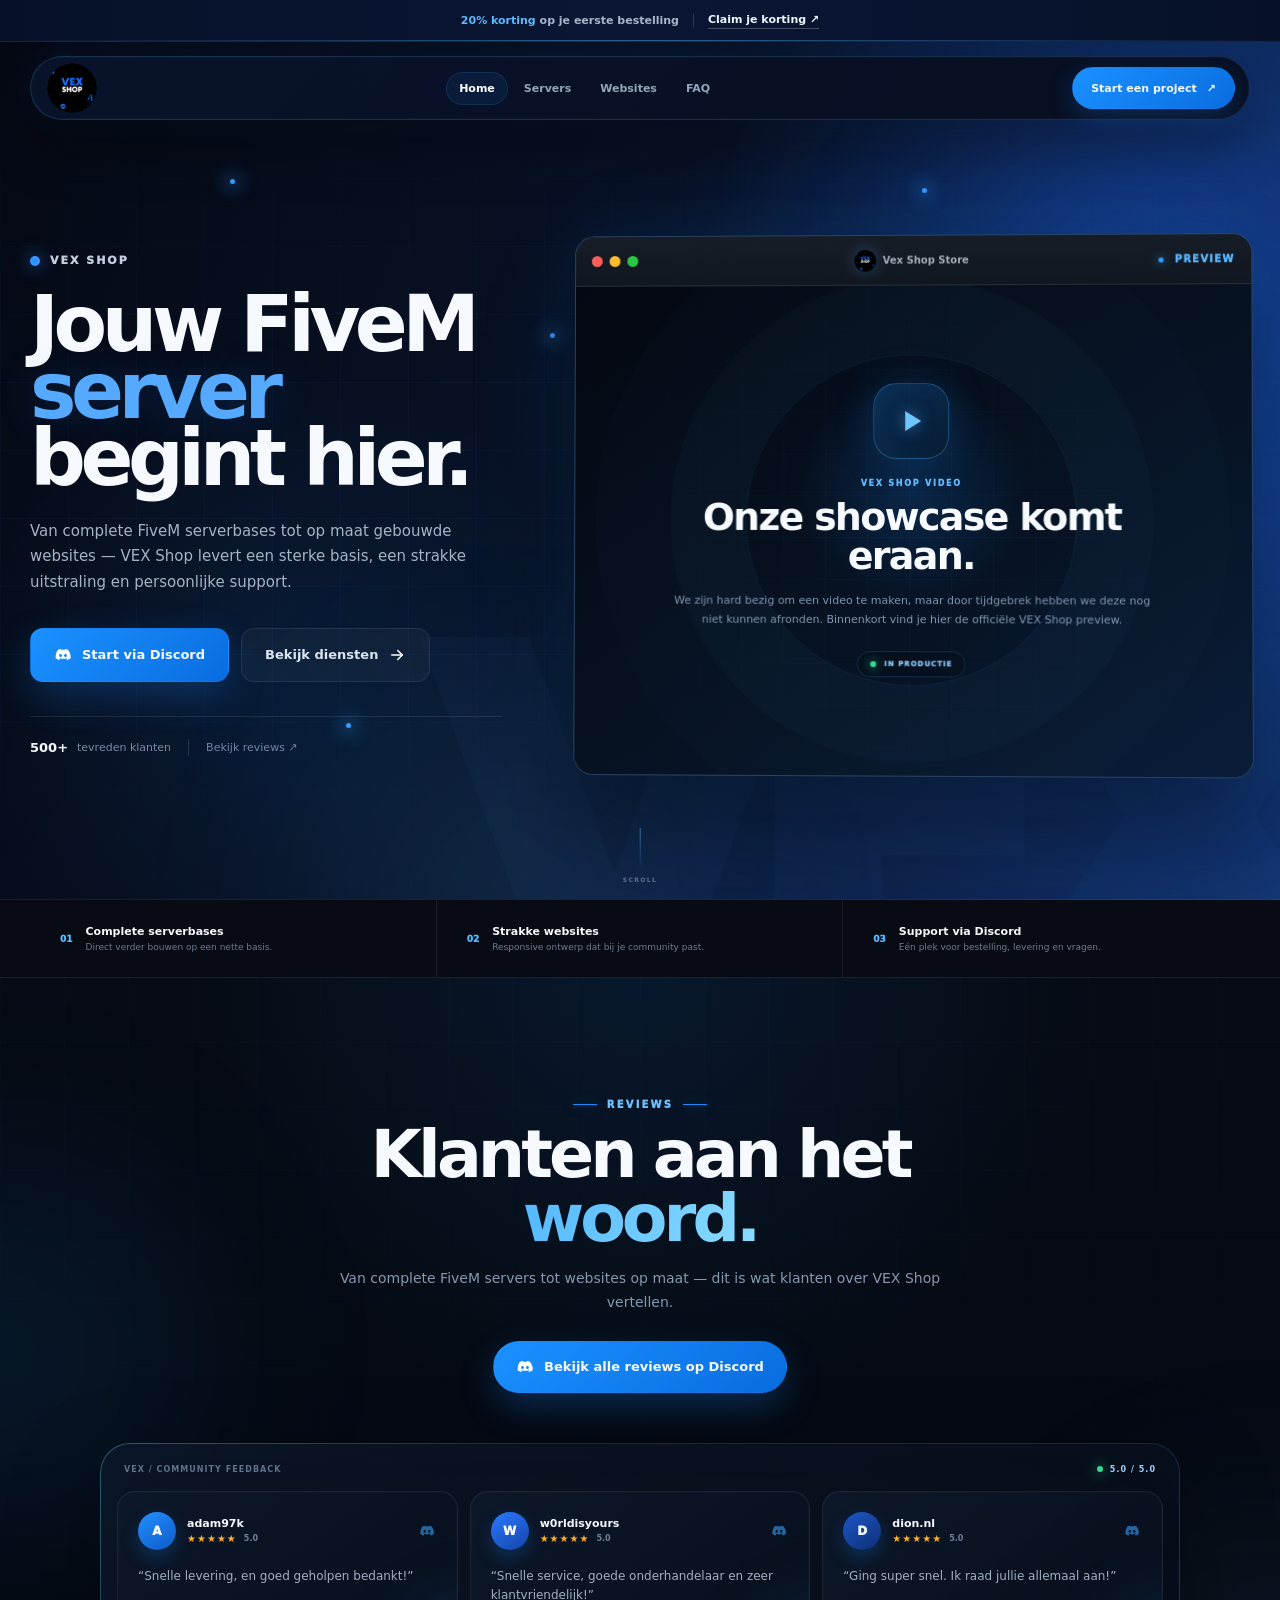
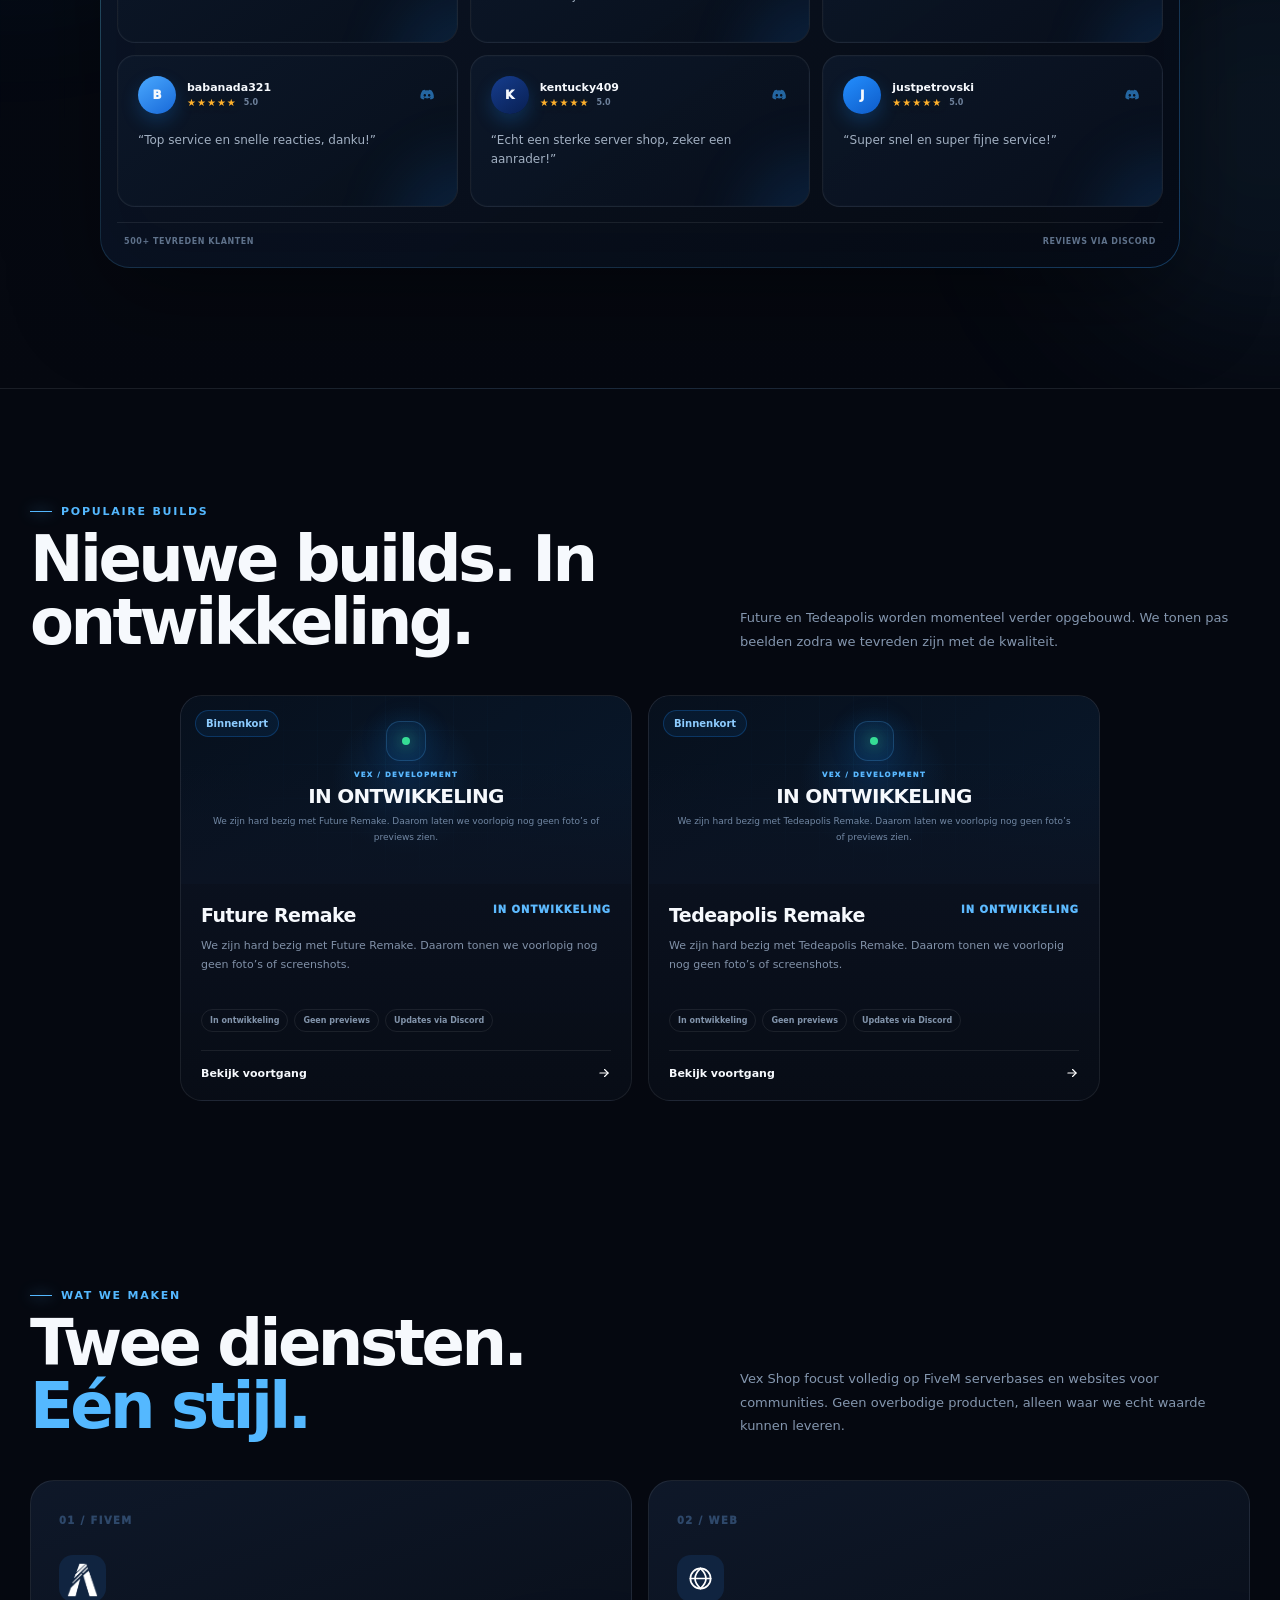
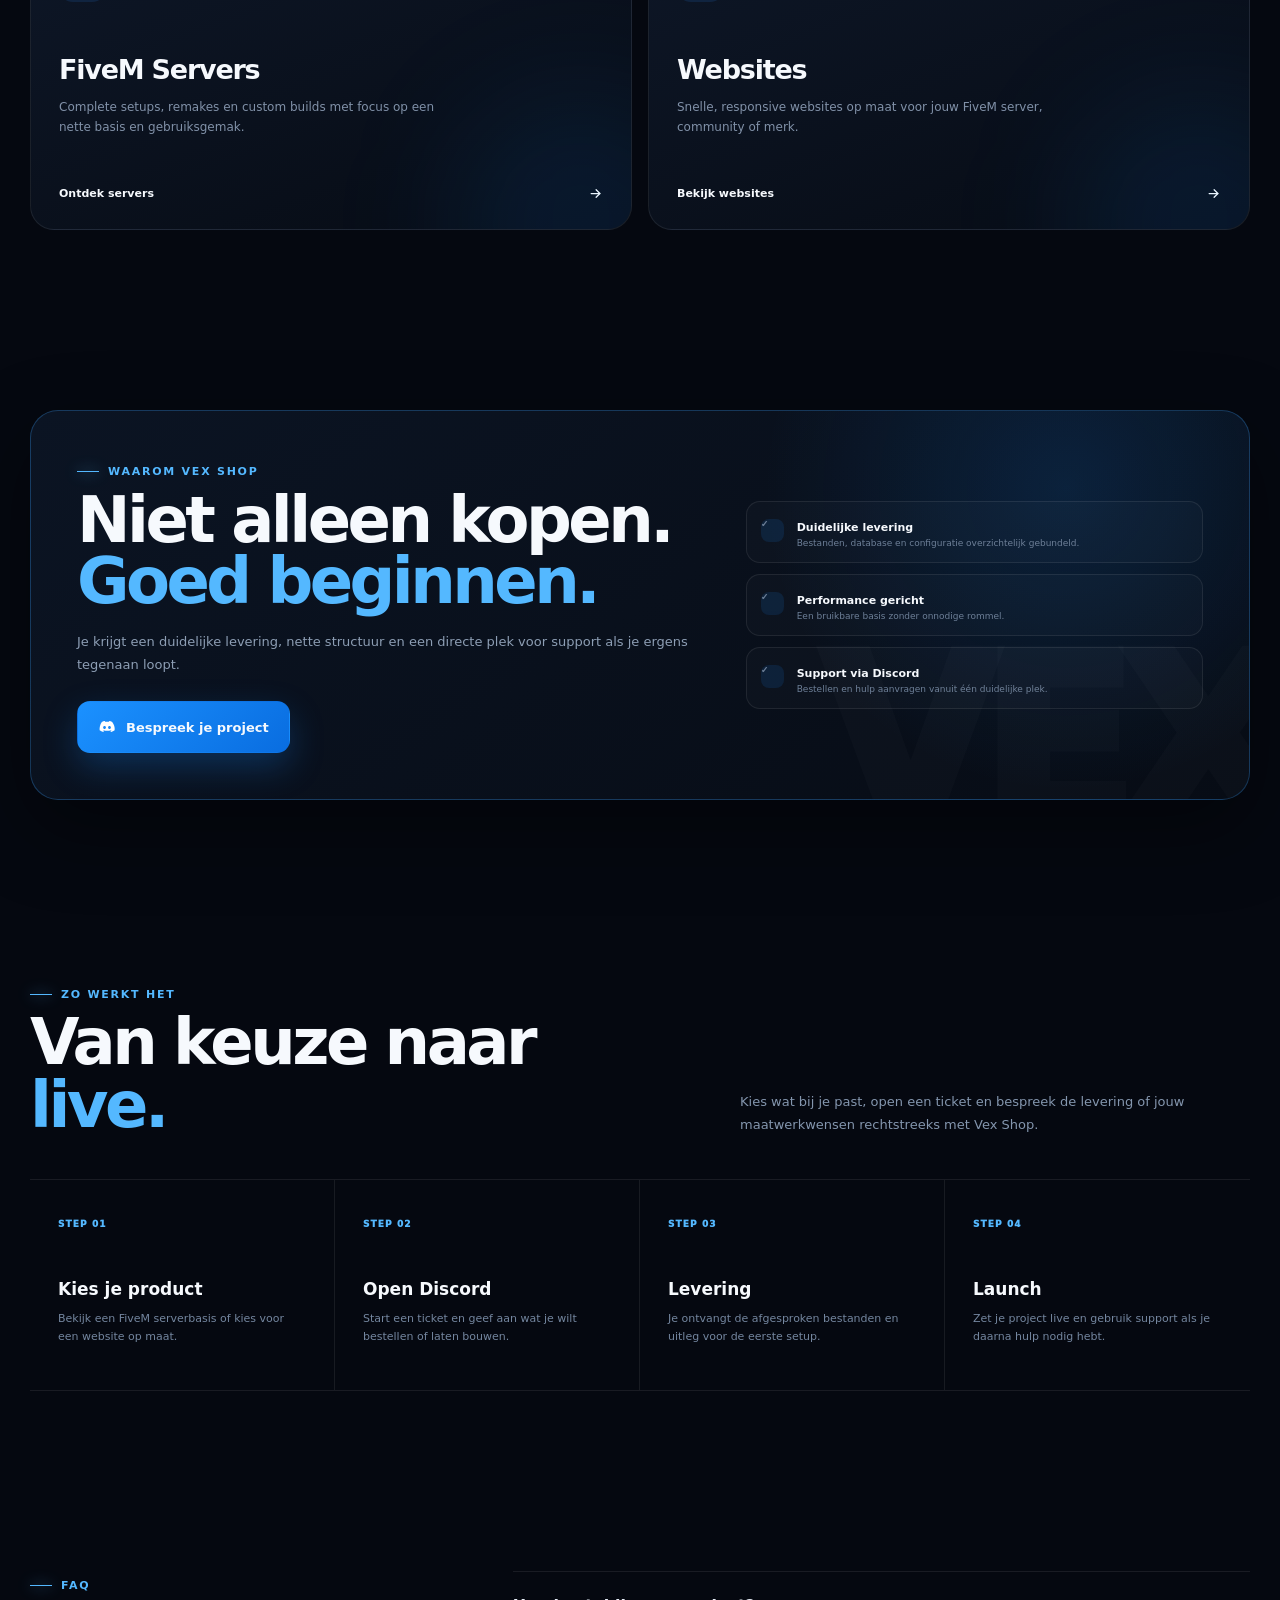
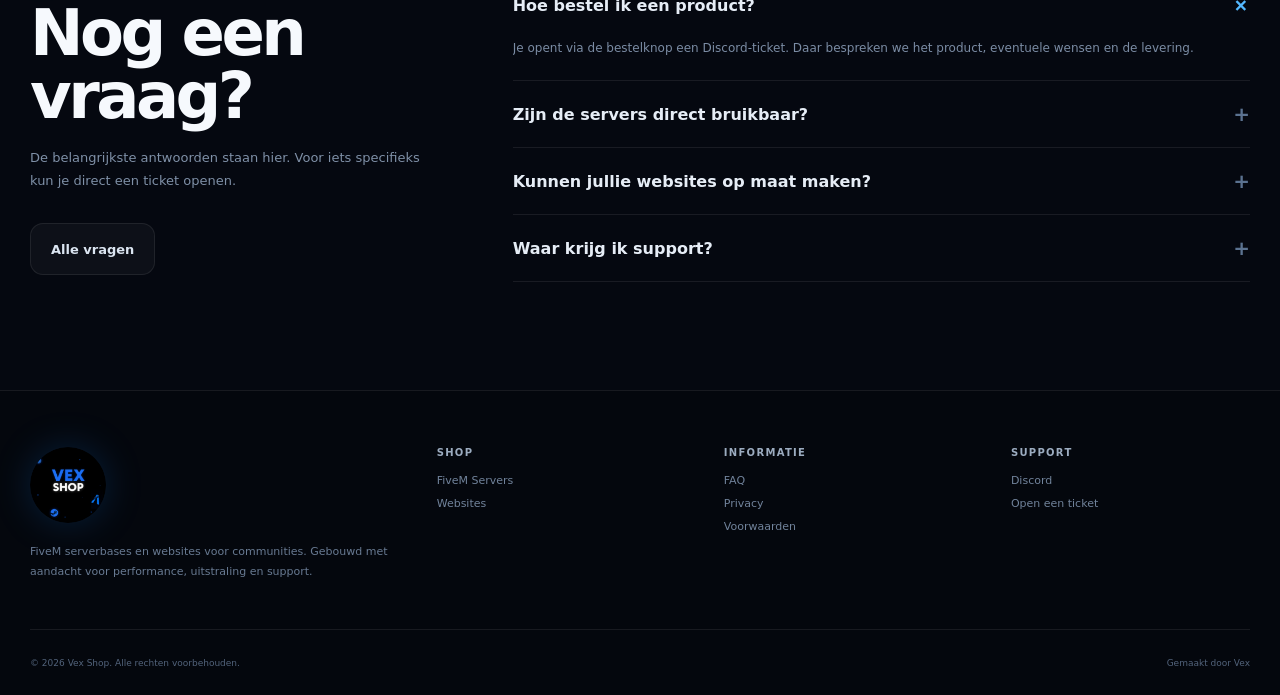
==== commit cd913d52: "Add files via upload" ====
--- a/index.html
+++ b/index.html
@@ -1,7 +1,17 @@
 <!DOCTYPE html>
 
-<html lang="nl"><head><meta charset="utf-8"/><meta content="width=device-width,initial-scale=1" name="viewport"/><meta content="#050810" name="theme-color"/><meta content="Vex Shop — premium FiveM servers en websites voor communities." name="description"/><title>Vex Shop — FiveM Servers &amp; Websites</title><link href="/assets/images/favicon.png" rel="icon" type="image/png"/><link href="/assets/styles/main.css" rel="stylesheet"/></head><body><div class="promo-bar"><div class="container promo-inner"><span><strong>20% korting</strong> op je eerste bestelling</span><span class="promo-divider"></span><a href="https://discord.gg/faRsgqtxwW" rel="noopener" target="_blank">Claim je korting <span aria-hidden="true">↗</span></a></div></div>
-<header class="navbar"><div class="container nav-inner"><a class="brand brand-home" href="/" aria-label="Vex Shop home"><img class="brand-logo" src="/assets/images/vex-shop-logo.png" alt="Vex Shop"/></a><nav class="nav-links"><a class="nav-link active" href="/">Home</a><a class="nav-link" href="/servers/">Servers</a><a class="nav-link" href="/websites/">Websites</a><a class="nav-link" href="/faq/">FAQ</a></nav><div class="nav-actions"><a class="btn btn-primary nav-project" href="https://discord.gg/faRsgqtxwW" rel="noopener" target="_blank">Start een project <span aria-hidden="true">↗</span></a><button aria-label="Menu openen" class="mobile-toggle"><span></span><span></span><span></span></button></div></div></header>
+<html lang="nl"><head><meta charset="utf-8"/><meta content="width=device-width,initial-scale=1" name="viewport"/><meta content="#050810" name="theme-color"/><meta content="Vex Shop — premium FiveM servers en websites voor communities." name="description"/><title>Vex Shop — FiveM Servers &amp; Websites</title><link href="assets/images/favicon.png" rel="icon" type="image/png"/><link href="assets/styles/vex-shop-2026.css?v=4" rel="stylesheet"/>
+<style id="vex-critical">
+html,body{margin:0;min-height:100%;background:#050810;color:#f6f9fd}
+img{max-width:100%;height:auto}
+.brand-home{width:50px!important;height:50px!important;min-width:50px!important;display:grid!important;place-items:center!important;overflow:hidden!important;border-radius:50%!important}
+.brand-home .brand-logo{width:50px!important;height:50px!important;max-width:50px!important;max-height:50px!important;object-fit:cover!important;border-radius:50%!important}
+.footer-brand-logo{width:76px!important;height:76px!important;max-width:76px!important;max-height:76px!important;object-fit:cover!important;border-radius:50%!important}
+.browser-brand-logo{width:22px!important;height:22px!important;max-width:22px!important;max-height:22px!important;object-fit:cover!important;border-radius:50%!important}
+@media(max-width:700px){.brand-home,.brand-home .brand-logo{width:42px!important;height:42px!important;min-width:42px!important;max-width:42px!important;max-height:42px!important}.footer-brand-logo{width:68px!important;height:68px!important;max-width:68px!important;max-height:68px!important}}
+</style>
+</head><body><div class="promo-bar"><div class="container promo-inner"><span><strong>20% korting</strong> op je eerste bestelling</span><span class="promo-divider"></span><a href="https://discord.gg/faRsgqtxwW" rel="noopener" target="_blank">Claim je korting <span aria-hidden="true">↗</span></a></div></div>
+<header class="navbar"><div class="container nav-inner"><a aria-label="Vex Shop home" class="brand brand-home" href="./"><img alt="Vex Shop" class="brand-logo" src="assets/images/vex-shop-logo.png?v=4"/></a><nav class="nav-links"><a class="nav-link active" href="./">Home</a><a class="nav-link" href="servers/">Servers</a><a class="nav-link" href="websites/">Websites</a><a class="nav-link" href="faq/">FAQ</a></nav><div class="nav-actions"><a class="btn btn-primary nav-project" href="https://discord.gg/faRsgqtxwW" rel="noopener" target="_blank">Start een project <span aria-hidden="true">↗</span></a><button aria-label="Menu openen" class="mobile-toggle"><span></span><span></span><span></span></button></div></div></header>
 <main>
 <section class="legacy-hero">
 <div class="legacy-bg-grid"></div>
@@ -14,8 +24,8 @@
 <h1 class="reveal delay-1">Jouw FiveM<br/><span>server</span><br/>begint hier.</h1>
 <p class="reveal delay-2">Van complete FiveM serverbases tot op maat gebouwde websites — VEX Shop levert een sterke basis, een strakke uitstraling en persoonlijke support.</p>
 <div class="legacy-actions reveal delay-3">
-<a class="btn btn-primary legacy-discord" href="https://discord.gg/faRsgqtxwW" rel="noopener" target="_blank"><img alt="" aria-hidden="true" src="/assets/icons/discord.svg"/> Start via Discord</a>
-<a class="btn btn-secondary" href="/servers/">Bekijk diensten <img alt="" src="/assets/icons/arrow.svg"/></a>
+<a class="btn btn-primary legacy-discord" href="https://discord.gg/faRsgqtxwW" rel="noopener" target="_blank"><img alt="" aria-hidden="true" src="assets/icons/discord.svg"/> Start via Discord</a>
+<a class="btn btn-secondary" href="servers/">Bekijk diensten <img alt="" src="assets/icons/arrow.svg"/></a>
 </div>
 <div class="legacy-trust reveal delay-3">
 <strong>500+</strong><span>tevreden klanten</span><i></i><a href="#reviews">Bekijk reviews ↗</a>
@@ -26,7 +36,7 @@
 <div class="legacy-browser">
 <div class="legacy-browser-bar">
 <div class="browser-lights"><i></i><i></i><i></i></div>
-<div class="browser-title"><img class="browser-brand-logo" src="/assets/images/vex-shop-logo.png" alt=""/> <span>Vex Shop Store</span></div>
+<div class="browser-title"><img alt="" class="browser-brand-logo" src="assets/images/vex-shop-logo.png?v=4"/> <span>Vex Shop Store</span></div>
 <div class="browser-preview"><i></i> PREVIEW</div>
 </div>
 <div class="legacy-browser-screen legacy-video-screen">
@@ -51,17 +61,17 @@
 <span class="reviews-kicker">REVIEWS</span>
 <h2>Klanten aan het <span>woord.</span></h2>
 <p>Van complete FiveM servers tot websites op maat — dit is wat klanten over VEX Shop vertellen.</p>
-<a class="btn btn-primary reviews-cta" href="https://discord.gg/faRsgqtxwW" rel="noopener" target="_blank"><img alt="" aria-hidden="true" src="/assets/icons/discord.svg"/> Bekijk alle reviews op Discord</a>
+<a class="btn btn-primary reviews-cta" href="https://discord.gg/faRsgqtxwW" rel="noopener" target="_blank"><img alt="" aria-hidden="true" src="assets/icons/discord.svg"/> Bekijk alle reviews op Discord</a>
 </div>
 <div class="reviews-shell reveal delay-1">
 <div class="reviews-shell-top"><span>VEX / COMMUNITY FEEDBACK</span><span><i></i> 5.0 / 5.0</span></div>
 <div class="reviews-grid">
-<article class="review-card"><div class="review-top"><div class="review-avatar">A</div><div><strong>adam97k</strong><div class="review-rating"><span>★★★★★</span><small>5.0</small></div></div><img alt="Discord" src="/assets/icons/discord.svg"/></div><p>“Snelle levering, en goed geholpen bedankt!”</p></article>
-<article class="review-card"><div class="review-top"><div class="review-avatar alt">W</div><div><strong>w0rldisyours</strong><div class="review-rating"><span>★★★★★</span><small>5.0</small></div></div><img alt="Discord" src="/assets/icons/discord.svg"/></div><p>“Snelle service, goede onderhandelaar en zeer klantvriendelijk!”</p></article>
-<article class="review-card"><div class="review-top"><div class="review-avatar dark">D</div><div><strong>dion.nl</strong><div class="review-rating"><span>★★★★★</span><small>5.0</small></div></div><img alt="Discord" src="/assets/icons/discord.svg"/></div><p>“Ging super snel. Ik raad jullie allemaal aan!”</p></article>
-<article class="review-card"><div class="review-top"><div class="review-avatar alt2">B</div><div><strong>babanada321</strong><div class="review-rating"><span>★★★★★</span><small>5.0</small></div></div><img alt="Discord" src="/assets/icons/discord.svg"/></div><p>“Top service en snelle reacties, danku!”</p></article>
-<article class="review-card"><div class="review-top"><div class="review-avatar dark2">K</div><div><strong>kentucky409</strong><div class="review-rating"><span>★★★★★</span><small>5.0</small></div></div><img alt="Discord" src="/assets/icons/discord.svg"/></div><p>“Echt een sterke server shop, zeker een aanrader!”</p></article>
-<article class="review-card"><div class="review-top"><div class="review-avatar">J</div><div><strong>justpetrovski</strong><div class="review-rating"><span>★★★★★</span><small>5.0</small></div></div><img alt="Discord" src="/assets/icons/discord.svg"/></div><p>“Super snel en super fijne service!”</p></article>
+<article class="review-card"><div class="review-top"><div class="review-avatar">A</div><div><strong>adam97k</strong><div class="review-rating"><span>★★★★★</span><small>5.0</small></div></div><img alt="Discord" src="assets/icons/discord.svg"/></div><p>“Snelle levering, en goed geholpen bedankt!”</p></article>
+<article class="review-card"><div class="review-top"><div class="review-avatar alt">W</div><div><strong>w0rldisyours</strong><div class="review-rating"><span>★★★★★</span><small>5.0</small></div></div><img alt="Discord" src="assets/icons/discord.svg"/></div><p>“Snelle service, goede onderhandelaar en zeer klantvriendelijk!”</p></article>
+<article class="review-card"><div class="review-top"><div class="review-avatar dark">D</div><div><strong>dion.nl</strong><div class="review-rating"><span>★★★★★</span><small>5.0</small></div></div><img alt="Discord" src="assets/icons/discord.svg"/></div><p>“Ging super snel. Ik raad jullie allemaal aan!”</p></article>
+<article class="review-card"><div class="review-top"><div class="review-avatar alt2">B</div><div><strong>babanada321</strong><div class="review-rating"><span>★★★★★</span><small>5.0</small></div></div><img alt="Discord" src="assets/icons/discord.svg"/></div><p>“Top service en snelle reacties, danku!”</p></article>
+<article class="review-card"><div class="review-top"><div class="review-avatar dark2">K</div><div><strong>kentucky409</strong><div class="review-rating"><span>★★★★★</span><small>5.0</small></div></div><img alt="Discord" src="assets/icons/discord.svg"/></div><p>“Echt een sterke server shop, zeker een aanrader!”</p></article>
+<article class="review-card"><div class="review-top"><div class="review-avatar">J</div><div><strong>justpetrovski</strong><div class="review-rating"><span>★★★★★</span><small>5.0</small></div></div><img alt="Discord" src="assets/icons/discord.svg"/></div><p>“Super snel en super fijne service!”</p></article>
 </div>
 <div class="reviews-shell-foot"><span>500+ tevreden klanten</span><span>Reviews via Discord</span></div>
 </div>
@@ -69,11 +79,11 @@
 </section>
 <section class="section"><div class="container"><div class="section-head reveal"><div><span class="eyebrow">Populaire builds</span><h2>Nieuwe builds. In ontwikkeling.</h2></div><p>Future en Tedeapolis worden momenteel verder opgebouwd. We tonen pas beelden zodra we tevreden zijn met de kwaliteit.</p></div>
 <div class="product-grid dev-two-grid">
-<a class="product-card reveal delay-2" href="/server-future/"><div class="product-media product-media-coming"><div class="dev-media-inner"><span class="dev-pulse"><i></i></span><small>VEX / DEVELOPMENT</small><strong>IN ONTWIKKELING</strong><p>We zijn hard bezig met Future Remake. Daarom laten we voorlopig nog geen foto’s of previews zien.</p></div><span class="badge blue product-badge">Binnenkort</span></div><div class="product-body"><div class="product-top"><h3>Future Remake</h3><div class="dev-price">In ontwikkeling</div></div><p>We zijn hard bezig met Future Remake. Daarom tonen we voorlopig nog geen foto’s of screenshots.</p><div class="product-tags"><span class="tag">In ontwikkeling</span><span class="tag">Geen previews</span><span class="tag">Updates via Discord</span></div><span class="card-link">Bekijk voortgang <img alt="" src="/assets/icons/arrow.svg"/></span></div></a>
-<a class="product-card reveal delay-3" href="/server-tedeapolis/"><div class="product-media product-media-coming"><div class="dev-media-inner"><span class="dev-pulse"><i></i></span><small>VEX / DEVELOPMENT</small><strong>IN ONTWIKKELING</strong><p>We zijn hard bezig met Tedeapolis Remake. Daarom laten we voorlopig nog geen foto’s of previews zien.</p></div><span class="badge blue product-badge">Binnenkort</span></div><div class="product-body"><div class="product-top"><h3>Tedeapolis Remake</h3><div class="dev-price">In ontwikkeling</div></div><p>We zijn hard bezig met Tedeapolis Remake. Daarom tonen we voorlopig nog geen foto’s of screenshots.</p><div class="product-tags"><span class="tag">In ontwikkeling</span><span class="tag">Geen previews</span><span class="tag">Updates via Discord</span></div><span class="card-link">Bekijk voortgang <img alt="" src="/assets/icons/arrow.svg"/></span></div></a>
+<a class="product-card reveal delay-2" href="server-future/"><div class="product-media product-media-coming"><div class="dev-media-inner"><span class="dev-pulse"><i></i></span><small>VEX / DEVELOPMENT</small><strong>IN ONTWIKKELING</strong><p>We zijn hard bezig met Future Remake. Daarom laten we voorlopig nog geen foto’s of previews zien.</p></div><span class="badge blue product-badge">Binnenkort</span></div><div class="product-body"><div class="product-top"><h3>Future Remake</h3><div class="dev-price">In ontwikkeling</div></div><p>We zijn hard bezig met Future Remake. Daarom tonen we voorlopig nog geen foto’s of screenshots.</p><div class="product-tags"><span class="tag">In ontwikkeling</span><span class="tag">Geen previews</span><span class="tag">Updates via Discord</span></div><span class="card-link">Bekijk voortgang <img alt="" src="assets/icons/arrow.svg"/></span></div></a>
+<a class="product-card reveal delay-3" href="server-tedeapolis/"><div class="product-media product-media-coming"><div class="dev-media-inner"><span class="dev-pulse"><i></i></span><small>VEX / DEVELOPMENT</small><strong>IN ONTWIKKELING</strong><p>We zijn hard bezig met Tedeapolis Remake. Daarom laten we voorlopig nog geen foto’s of previews zien.</p></div><span class="badge blue product-badge">Binnenkort</span></div><div class="product-body"><div class="product-top"><h3>Tedeapolis Remake</h3><div class="dev-price">In ontwikkeling</div></div><p>We zijn hard bezig met Tedeapolis Remake. Daarom tonen we voorlopig nog geen foto’s of screenshots.</p><div class="product-tags"><span class="tag">In ontwikkeling</span><span class="tag">Geen previews</span><span class="tag">Updates via Discord</span></div><span class="card-link">Bekijk voortgang <img alt="" src="assets/icons/arrow.svg"/></span></div></a>
 </div></div></section>
-<section class="section section-sm"><div class="container"><div class="section-head reveal"><div><span class="eyebrow">Wat we maken</span><h2>Twee diensten.<br/><span class="blue">Eén stijl.</span></h2></div><p>Vex Shop focust volledig op FiveM serverbases en websites voor communities. Geen overbodige producten, alleen waar we echt waarde kunnen leveren.</p></div><div class="service-grid service-grid-two"><a class="service-card reveal" href="/servers/"><span class="service-index">01 / FIVEM</span><div class="service-icon service-icon-image"><img src="/assets/images/fivem-logo-white.png" alt="FiveM"/></div><h3>FiveM Servers</h3><p>Complete setups, remakes en custom builds met focus op een nette basis en gebruiksgemak.</p><span class="service-link">Ontdek servers <img alt="" src="/assets/icons/arrow.svg"/></span></a><a class="service-card reveal delay-1" href="/websites/"><span class="service-index">02 / WEB</span><div class="service-icon service-icon-image"><img src="/assets/icons/web-globe.svg" alt="Websites"/></div><h3>Websites</h3><p>Snelle, responsive websites op maat voor jouw FiveM server, community of merk.</p><span class="service-link">Bekijk websites <img alt="" src="/assets/icons/arrow.svg"/></span></a></div></div></section>
-<section class="section"><div class="container"><div class="feature-banner reveal"><div><span class="eyebrow">Waarom Vex Shop</span><h2>Niet alleen kopen.<br/><span class="blue">Goed beginnen.</span></h2><p>Je krijgt een duidelijke levering, nette structuur en een directe plek voor support als je ergens tegenaan loopt.</p><div style="margin-top:25px"><a class="btn btn-primary" href="https://discord.gg/faRsgqtxwW" rel="noopener" target="_blank"><img alt="" aria-hidden="true" src="/assets/icons/discord.svg"/> Bespreek je project</a></div></div><div class="feature-list"><div class="feature-row"><span class="check">✓</span><div><strong>Duidelijke levering</strong><span>Bestanden, database en configuratie overzichtelijk gebundeld.</span></div></div><div class="feature-row"><span class="check">✓</span><div><strong>Performance gericht</strong><span>Een bruikbare basis zonder onnodige rommel.</span></div></div><div class="feature-row"><span class="check">✓</span><div><strong>Support via Discord</strong><span>Bestellen en hulp aanvragen vanuit één duidelijke plek.</span></div></div></div></div></div></section>
+<section class="section section-sm"><div class="container"><div class="section-head reveal"><div><span class="eyebrow">Wat we maken</span><h2>Twee diensten.<br/><span class="blue">Eén stijl.</span></h2></div><p>Vex Shop focust volledig op FiveM serverbases en websites voor communities. Geen overbodige producten, alleen waar we echt waarde kunnen leveren.</p></div><div class="service-grid service-grid-two"><a class="service-card reveal" href="servers/"><span class="service-index">01 / FIVEM</span><div class="service-icon service-icon-image"><img alt="FiveM" src="assets/images/fivem-logo-white.png"/></div><h3>FiveM Servers</h3><p>Complete setups, remakes en custom builds met focus op een nette basis en gebruiksgemak.</p><span class="service-link">Ontdek servers <img alt="" src="assets/icons/arrow.svg"/></span></a><a class="service-card reveal delay-1" href="websites/"><span class="service-index">02 / WEB</span><div class="service-icon service-icon-image"><img alt="Websites" src="assets/icons/web-globe.svg"/></div><h3>Websites</h3><p>Snelle, responsive websites op maat voor jouw FiveM server, community of merk.</p><span class="service-link">Bekijk websites <img alt="" src="assets/icons/arrow.svg"/></span></a></div></div></section>
+<section class="section"><div class="container"><div class="feature-banner reveal"><div><span class="eyebrow">Waarom Vex Shop</span><h2>Niet alleen kopen.<br/><span class="blue">Goed beginnen.</span></h2><p>Je krijgt een duidelijke levering, nette structuur en een directe plek voor support als je ergens tegenaan loopt.</p><div style="margin-top:25px"><a class="btn btn-primary" href="https://discord.gg/faRsgqtxwW" rel="noopener" target="_blank"><img alt="" aria-hidden="true" src="assets/icons/discord.svg"/> Bespreek je project</a></div></div><div class="feature-list"><div class="feature-row"><span class="check">✓</span><div><strong>Duidelijke levering</strong><span>Bestanden, database en configuratie overzichtelijk gebundeld.</span></div></div><div class="feature-row"><span class="check">✓</span><div><strong>Performance gericht</strong><span>Een bruikbare basis zonder onnodige rommel.</span></div></div><div class="feature-row"><span class="check">✓</span><div><strong>Support via Discord</strong><span>Bestellen en hulp aanvragen vanuit één duidelijke plek.</span></div></div></div></div></div></section>
 <section class="section-sm"><div class="container"><div class="section-head reveal"><div><span class="eyebrow">Zo werkt het</span><h2>Van keuze naar<br/><span class="blue">live.</span></h2></div><p>Kies wat bij je past, open een ticket en bespreek de levering of jouw maatwerkwensen rechtstreeks met Vex Shop.</p></div><div class="process-grid reveal"><div class="process-step"><span class="step-num">STEP 01</span><h3>Kies je product</h3><p>Bekijk een FiveM serverbasis of kies voor een website op maat.</p></div><div class="process-step"><span class="step-num">STEP 02</span><h3>Open Discord</h3><p>Start een ticket en geef aan wat je wilt bestellen of laten bouwen.</p></div><div class="process-step"><span class="step-num">STEP 03</span><h3>Levering</h3><p>Je ontvangt de afgesproken bestanden en uitleg voor de eerste setup.</p></div><div class="process-step"><span class="step-num">STEP 04</span><h3>Launch</h3><p>Zet je project live en gebruik support als je daarna hulp nodig hebt.</p></div></div></div></section>
-<section class="section"><div class="container faq-grid"><div class="faq-intro reveal"><span class="eyebrow">FAQ</span><h2>Nog een<br/>vraag?</h2><p>De belangrijkste antwoorden staan hier. Voor iets specifieks kun je direct een ticket openen.</p><a class="btn btn-secondary" href="/faq/" style="margin-top:18px">Alle vragen</a></div><div class="faq-list reveal delay-1"><div class="faq-item open"><button class="faq-q"><span>Hoe bestel ik een product?</span><span>+</span></button><div class="faq-a">Je opent via de bestelknop een Discord-ticket. Daar bespreken we het product, eventuele wensen en de levering.</div></div><div class="faq-item"><button class="faq-q"><span>Zijn de servers direct bruikbaar?</span><span>+</span></button><div class="faq-a">De serverpakketten zijn bedoeld als complete basis en worden geleverd met de relevante bestanden en database. Je eigen branding en configuratie kun je daarna aanpassen.</div></div><div class="faq-item"><button class="faq-q"><span>Kunnen jullie websites op maat maken?</span><span>+</span></button><div class="faq-a">Ja. Open een ticket en stuur je voorbeelden, gewenste pagina’s en functies. Daarna kan er een passende offerte worden gemaakt.</div></div><div class="faq-item"><button class="faq-q"><span>Waar krijg ik support?</span><span>+</span></button><div class="faq-a">Support verloopt via de officiële Vex Shop Discord zodat vragen en oplossingen overzichtelijk bij elkaar blijven.</div></div></div></div></section>
-</main><footer class="footer"><div class="container"><div class="footer-grid"><div><a class="brand footer-brand" href="/" aria-label="Vex Shop home"><img class="footer-brand-logo" src="/assets/images/vex-shop-logo.png" alt="Vex Shop"/></a><p>FiveM serverbases en websites voor communities. Gebouwd met aandacht voor performance, uitstraling en support.</p></div><div><h4>Shop</h4><div class="footer-links"><a href="/servers/">FiveM Servers</a><a href="/websites/">Websites</a></div></div><div><h4>Informatie</h4><div class="footer-links"><a href="/faq/">FAQ</a><a href="/privacy/">Privacy</a><a href="/terms/">Voorwaarden</a></div></div><div><h4>Support</h4><div class="footer-links"><a href="https://discord.gg/faRsgqtxwW" rel="noopener" target="_blank">Discord</a><a href="https://discord.gg/faRsgqtxwW" rel="noopener" target="_blank">Open een ticket</a></div></div></div><div class="footer-bottom"><span>© 2026 Vex Shop. Alle rechten voorbehouden.</span><span>Gemaakt door Vex</span></div></div></footer><script src="/assets/js/main.js"></script></body></html>+<section class="section"><div class="container faq-grid"><div class="faq-intro reveal"><span class="eyebrow">FAQ</span><h2>Nog een<br/>vraag?</h2><p>De belangrijkste antwoorden staan hier. Voor iets specifieks kun je direct een ticket openen.</p><a class="btn btn-secondary" href="faq/" style="margin-top:18px">Alle vragen</a></div><div class="faq-list reveal delay-1"><div class="faq-item open"><button class="faq-q"><span>Hoe bestel ik een product?</span><span>+</span></button><div class="faq-a">Je opent via de bestelknop een Discord-ticket. Daar bespreken we het product, eventuele wensen en de levering.</div></div><div class="faq-item"><button class="faq-q"><span>Zijn de servers direct bruikbaar?</span><span>+</span></button><div class="faq-a">De serverpakketten zijn bedoeld als complete basis en worden geleverd met de relevante bestanden en database. Je eigen branding en configuratie kun je daarna aanpassen.</div></div><div class="faq-item"><button class="faq-q"><span>Kunnen jullie websites op maat maken?</span><span>+</span></button><div class="faq-a">Ja. Open een ticket en stuur je voorbeelden, gewenste pagina’s en functies. Daarna kan er een passende offerte worden gemaakt.</div></div><div class="faq-item"><button class="faq-q"><span>Waar krijg ik support?</span><span>+</span></button><div class="faq-a">Support verloopt via de officiële Vex Shop Discord zodat vragen en oplossingen overzichtelijk bij elkaar blijven.</div></div></div></div></section>
+</main><footer class="footer"><div class="container"><div class="footer-grid"><div><a aria-label="Vex Shop home" class="brand footer-brand" href="./"><img alt="Vex Shop" class="footer-brand-logo" src="assets/images/vex-shop-logo.png?v=4"/></a><p>FiveM serverbases en websites voor communities. Gebouwd met aandacht voor performance, uitstraling en support.</p></div><div><h4>Shop</h4><div class="footer-links"><a href="servers/">FiveM Servers</a><a href="websites/">Websites</a></div></div><div><h4>Informatie</h4><div class="footer-links"><a href="faq/">FAQ</a><a href="privacy/">Privacy</a><a href="terms/">Voorwaarden</a></div></div><div><h4>Support</h4><div class="footer-links"><a href="https://discord.gg/faRsgqtxwW" rel="noopener" target="_blank">Discord</a><a href="https://discord.gg/faRsgqtxwW" rel="noopener" target="_blank">Open een ticket</a></div></div></div><div class="footer-bottom"><span>© 2026 Vex Shop. Alle rechten voorbehouden.</span><span>Gemaakt door Vex</span></div></div></footer><script src="assets/js/vex-shop-2026.js?v=4"></script></body></html>
--- a/assets/styles/vex-shop-2026.css
+++ b/assets/styles/vex-shop-2026.css
@@ -0,0 +1,158 @@
+/* GitHub Pages hardening: fresh asset URL + fixed branding dimensions */
+.brand-home,.brand-home .brand-logo{width:50px;height:50px;min-width:50px;max-width:50px;max-height:50px}.brand-home{overflow:hidden;border-radius:50%}.brand-home .brand-logo{object-fit:cover}.footer-brand-logo{width:76px;height:76px;max-width:76px;max-height:76px;object-fit:cover}.browser-brand-logo{width:22px;height:22px;max-width:22px;max-height:22px;object-fit:cover}
+
+:root{
+  --bg:#050810;--bg2:#08101d;--surface:#0b1322;--surface2:#0f1a2d;--line:rgba(255,255,255,.08);
+  --lineb:rgba(58,163,255,.28);--text:#f6f9fd;--muted:#8496ae;--blue:#188cff;--blue2:#54b8ff;
+  --cyan:#68e1ff;--green:#36d994;--shadow:0 28px 80px rgba(0,0,0,.42);--radius:22px;--container:1220px;
+  --ease:cubic-bezier(.2,.75,.2,1)
+}
+*{box-sizing:border-box}html{scroll-behavior:smooth;background:var(--bg)}body{margin:0;color:var(--text);font-family:Inter,ui-sans-serif,system-ui,-apple-system,BlinkMacSystemFont,"Segoe UI",sans-serif;background:
+radial-gradient(circle at 78% 8%,rgba(24,140,255,.14),transparent 29%),radial-gradient(circle at 18% 24%,rgba(84,184,255,.07),transparent 25%),linear-gradient(180deg,#050810,#060a13 45%,#050810);-webkit-font-smoothing:antialiased;overflow-x:hidden}
+body:before{content:"";position:fixed;inset:0;z-index:-1;pointer-events:none;background-image:linear-gradient(rgba(255,255,255,.018) 1px,transparent 1px),linear-gradient(90deg,rgba(255,255,255,.018) 1px,transparent 1px);background-size:56px 56px;mask-image:linear-gradient(to bottom,#000,transparent 82%)}
+a{color:inherit;text-decoration:none}img{max-width:100%;display:block}button{font:inherit}.container{width:min(var(--container),calc(100% - 40px));margin:auto}
+.eyebrow{display:inline-flex;align-items:center;gap:9px;color:var(--blue2);text-transform:uppercase;letter-spacing:.16em;font-size:11px;font-weight:900}.eyebrow:before{content:"";width:22px;height:1px;background:currentColor;box-shadow:0 0 14px currentColor}
+.grad{background:linear-gradient(135deg,#fff 10%,var(--blue2) 58%,var(--cyan));-webkit-background-clip:text;color:transparent}.blue{color:var(--blue2)}.muted{color:var(--muted)}
+.btn{min-height:52px;padding:0 20px;border-radius:13px;border:1px solid transparent;display:inline-flex;align-items:center;justify-content:center;gap:10px;font-size:13px;font-weight:850;transition:.25s var(--ease);position:relative;overflow:hidden}
+.btn:after{content:"";position:absolute;inset:0;background:linear-gradient(105deg,transparent 30%,rgba(255,255,255,.16),transparent 70%);transform:translateX(-130%);transition:.55s var(--ease)}.btn:hover:after{transform:translateX(130%)}
+.btn-primary{background:linear-gradient(135deg,#1b91ff,#096de0);box-shadow:0 14px 34px rgba(24,140,255,.25)}.btn-primary:hover{transform:translateY(-2px);box-shadow:0 18px 44px rgba(24,140,255,.34)}
+.btn-secondary{border-color:var(--line);background:rgba(255,255,255,.035);color:#dbe5f1}.btn-secondary:hover{border-color:rgba(84,184,255,.34);background:rgba(24,140,255,.06);transform:translateY(-2px)}.btn img{width:18px;height:18px;filter:brightness(0) invert(1)}
+.badge{display:inline-flex;gap:7px;align-items:center;padding:7px 10px;border:1px solid var(--line);border-radius:999px;background:rgba(255,255,255,.025);font-size:10px;font-weight:800;color:#94a7bf}.badge.blue{color:#8dccff;border-color:rgba(24,140,255,.25);background:rgba(24,140,255,.08)}
+.status-dot{width:7px;height:7px;border-radius:50%;background:var(--green);box-shadow:0 0 14px var(--green)}
+.topline{height:34px;background:#07101d;border-bottom:1px solid rgba(255,255,255,.055);display:flex;align-items:center;font-size:10px;color:#92a5bd}.topline-inner,.top-left,.top-right{display:flex;align-items:center}.topline-inner{justify-content:space-between}.top-left,.top-right{gap:13px}.sep{width:3px;height:3px;border-radius:50%;background:#40506a}
+.navbar{position:sticky;top:0;z-index:50;backdrop-filter:blur(18px);background:rgba(5,8,16,.8);border-bottom:1px solid var(--line)}.nav-inner{height:78px;display:flex;align-items:center;justify-content:space-between;gap:26px}
+.brand{display:flex;align-items:center;gap:11px;font-size:19px;font-weight:950;letter-spacing:-.045em}.brand strong{color:var(--blue2)}.brand-mark{width:39px;height:39px;border-radius:12px;border:1px solid rgba(84,184,255,.28);background:radial-gradient(circle at 35% 25%,rgba(104,225,255,.35),transparent 28%),linear-gradient(145deg,#122642,#07101e);display:grid;place-items:center;box-shadow:inset 0 0 24px rgba(24,140,255,.13),0 10px 22px rgba(0,0,0,.24)}.brand-mark span{font-size:11px;color:var(--blue2);font-weight:950}
+.nav-links{display:flex;align-items:center;gap:5px}.nav-link{padding:10px 12px;border-radius:10px;color:#94a5bb;font-size:12px;font-weight:800;transition:.2s}.nav-link:hover,.nav-link.active{color:white;background:rgba(255,255,255,.045)}
+.nav-actions{display:flex;align-items:center;gap:10px}.mobile-toggle{display:none;width:45px;height:45px;border:1px solid var(--line);background:rgba(255,255,255,.03);border-radius:12px;flex-direction:column;align-items:center;justify-content:center;gap:5px}.mobile-toggle span{width:18px;height:1.5px;background:white}
+.hero{min-height:calc(100vh - 112px);padding:86px 0 80px;display:flex;align-items:center;position:relative;overflow:hidden}.hero:before{content:"VEX";position:absolute;right:-5vw;top:-6vw;font-size:39vw;line-height:1;font-weight:950;letter-spacing:-.09em;color:rgba(24,140,255,.024)}
+.hero-orbit{position:absolute;right:-270px;top:2%;width:720px;height:720px;border:1px solid rgba(84,184,255,.09);border-radius:50%;box-shadow:0 0 140px rgba(24,140,255,.06),inset 0 0 120px rgba(24,140,255,.035)}.hero-orbit:before,.hero-orbit:after{content:"";position:absolute;border:1px solid rgba(84,184,255,.07);border-radius:50%;inset:90px}.hero-orbit:after{inset:190px}
+.hero-grid{display:grid;grid-template-columns:1.04fr .96fr;gap:70px;align-items:center;position:relative;z-index:2}.hero h1{margin:18px 0 24px;font-size:clamp(58px,7vw,106px);line-height:.87;letter-spacing:-.07em}.hero p{max-width:650px;margin:0 0 31px;color:#a0b0c6;font-size:16px;line-height:1.8}.hero-actions{display:flex;gap:11px;flex-wrap:wrap}.hero-proof{display:flex;align-items:center;gap:14px;margin-top:32px;font-size:11px;color:#75869e}.avatar-stack{display:flex}.avatar{width:30px;height:30px;border-radius:50%;border:2px solid var(--bg);margin-left:-8px;display:grid;place-items:center;background:linear-gradient(135deg,#143d6b,#08182d);font-size:8px;font-weight:900;color:#9cd2ff}.avatar:first-child{margin-left:0}
+.hero-panel{position:relative;border:1px solid var(--lineb);border-radius:28px;padding:15px;background:linear-gradient(180deg,rgba(12,20,35,.93),rgba(7,12,21,.95));box-shadow:var(--shadow);transform:perspective(1100px) rotateY(-4deg) rotateX(2deg);transition:.4s var(--ease)}.panel-bar{display:flex;justify-content:space-between;align-items:center;padding:4px 4px 14px;color:#65768f;font-size:9px}.dots{display:flex;gap:6px}.dot{width:7px;height:7px;border-radius:50%;background:#263348}.dot:first-child{background:#ff5c6c}.dot:nth-child(2){background:#ffc45c}.dot:nth-child(3){background:#36d993}
+.console{min-height:470px;padding:21px;border:1px solid rgba(255,255,255,.065);border-radius:18px;background:#050910;position:relative;overflow:hidden}.console:after{content:"";position:absolute;width:320px;height:320px;border-radius:50%;background:rgba(24,140,255,.11);filter:blur(70px);right:-160px;bottom:-160px}.console-head{display:flex;justify-content:space-between;align-items:center;margin-bottom:25px}.console-brand{display:flex;gap:12px;align-items:center}.console-logo{width:44px;height:44px;border-radius:13px;display:grid;place-items:center;background:linear-gradient(145deg,#168cff,#0b4d9f);font-weight:950}.console-title strong{display:block;font-size:12px}.console-title span{font-size:9px;color:#65738a}.console-live{display:flex;gap:7px;align-items:center;color:#80efb7;font-size:9px;font-weight:900}
+.console-lines{display:grid;gap:10px;margin-bottom:22px}.code-line{height:7px;border-radius:999px;background:#172235;overflow:hidden}.code-line span{display:block;height:100%;border-radius:inherit;background:linear-gradient(90deg,var(--blue),var(--cyan));box-shadow:0 0 18px rgba(24,140,255,.4)}
+.launch-list{display:grid;gap:10px}.launch-item{display:grid;grid-template-columns:42px 1fr auto;gap:12px;align-items:center;padding:13px;border:1px solid var(--line);border-radius:14px;background:rgba(255,255,255,.022);transition:.2s}.launch-item:hover{border-color:rgba(84,184,255,.24);background:rgba(24,140,255,.05);transform:translateX(4px)}.launch-icon{width:42px;height:42px;border-radius:12px;background:#0d1d33;color:var(--blue2);display:grid;place-items:center;font-size:10px;font-weight:950}.launch-copy strong{display:block;font-size:11px}.launch-copy span{display:block;color:#687991;font-size:9px;margin-top:3px}.launch-price{text-align:right}.launch-price strong{display:block;font-size:12px}.launch-price span{font-size:8px;color:#66778f}
+.trustbar{border-top:1px solid var(--line);border-bottom:1px solid var(--line);background:rgba(255,255,255,.012)}.trust-grid{display:grid;grid-template-columns:repeat(4,1fr)}.trust-item{padding:22px 28px;border-right:1px solid var(--line)}.trust-item:last-child{border-right:0}.trust-num{font-size:24px;font-weight:950;letter-spacing:-.04em}.trust-label{font-size:10px;color:#697c95;margin-top:4px}
+.marquee{overflow:hidden;border-bottom:1px solid var(--line);background:#07101c}.marquee-track{display:flex;width:max-content;animation:scrollx 28s linear infinite;padding:12px 0}.marquee span{font-size:10px;text-transform:uppercase;letter-spacing:.15em;color:#5f738d;font-weight:900;white-space:nowrap}.marquee b{color:var(--blue);padding:0 23px}@keyframes scrollx{to{transform:translateX(-50%)}}
+.section{padding:108px 0;position:relative}.section-sm{padding:72px 0}.section-head{display:flex;justify-content:space-between;align-items:end;gap:46px;margin-bottom:42px}.section-head h2{margin:10px 0 0;font-size:clamp(40px,5vw,68px);line-height:.98;letter-spacing:-.055em}.section-head p{margin:0;max-width:510px;color:var(--muted);font-size:13px;line-height:1.8}
+.product-grid{display:grid;grid-template-columns:repeat(4,1fr);gap:16px}.product-card{border:1px solid var(--line);border-radius:22px;background:linear-gradient(180deg,rgba(14,23,39,.88),rgba(8,13,23,.96));overflow:hidden;transition:.35s var(--ease)}.product-card:hover{transform:translateY(-8px);border-color:rgba(84,184,255,.27);box-shadow:0 24px 60px rgba(0,0,0,.35)}.product-media{height:188px;background:#02050a;position:relative;overflow:hidden}.product-media img{width:100%;height:100%;object-fit:cover;opacity:.78;filter:saturate(.92);transition:.5s var(--ease)}.product-card:hover .product-media img{transform:scale(1.05);opacity:1}.product-media:after{content:"";position:absolute;inset:0;background:linear-gradient(to top,#0b1322,transparent 65%)}.product-badge{position:absolute;left:14px;top:14px;z-index:2}.product-body{padding:20px}.product-top{display:flex;justify-content:space-between;align-items:flex-start;gap:14px}.product-card h3{margin:0;font-size:19px;letter-spacing:-.03em}.price{font-size:18px;font-weight:950;white-space:nowrap}.price small{font-size:10px;color:#6d7f97}.product-card p{min-height:58px;color:#8191a8;font-size:11px;line-height:1.7}.product-tags{display:flex;gap:6px;flex-wrap:wrap;margin:14px 0 18px}.tag{font-size:8px;font-weight:850;color:#8294ab;border:1px solid var(--line);border-radius:999px;padding:6px 8px}.card-link{padding-top:15px;border-top:1px solid var(--line);display:flex;justify-content:space-between;align-items:center;font-size:11px;font-weight:850}.card-link img{width:14px;filter:brightness(0) invert(1);transition:.2s}.product-card:hover .card-link img{transform:translateX(4px)}
+.service-grid{display:grid;grid-template-columns:1.25fr 1fr 1fr;gap:16px}.service-card{min-height:350px;border:1px solid var(--line);border-radius:24px;padding:28px;background:linear-gradient(160deg,rgba(15,25,43,.95),rgba(7,12,21,.97));position:relative;overflow:hidden;transition:.35s var(--ease)}.service-card:hover{transform:translateY(-6px);border-color:rgba(84,184,255,.26)}.service-card:after{content:"";position:absolute;width:260px;height:260px;border-radius:50%;background:rgba(24,140,255,.1);filter:blur(60px);bottom:-125px;right:-80px}.service-index{color:#2e486a;font-size:10px;font-weight:950;letter-spacing:.14em}.service-icon{width:47px;height:47px;border-radius:14px;background:#102440;color:var(--blue2);display:grid;place-items:center;font-size:10px;font-weight:950;margin:27px 0 52px}.service-card h3{font-size:27px;margin:0 0 9px;letter-spacing:-.045em}.service-card p{max-width:390px;color:#8191a8;font-size:12px;line-height:1.7}.service-link{position:absolute;left:28px;right:28px;bottom:28px;display:flex;justify-content:space-between;align-items:center;font-size:11px;font-weight:850}.service-link img{width:15px;filter:brightness(0) invert(1)}
+.feature-banner{border:1px solid var(--lineb);border-radius:28px;padding:46px;display:grid;grid-template-columns:1.15fr .85fr;gap:50px;background:radial-gradient(circle at 85% 20%,rgba(24,140,255,.15),transparent 28%),linear-gradient(145deg,#0b1423,#070c15);box-shadow:var(--shadow);position:relative;overflow:hidden}.feature-banner:before{content:"VEX";position:absolute;right:-25px;bottom:-78px;font-size:230px;font-weight:950;letter-spacing:-.08em;color:rgba(255,255,255,.018)}.feature-banner h2{font-size:clamp(38px,5vw,64px);line-height:.96;letter-spacing:-.055em;margin:12px 0 17px}.feature-banner p{color:#8d9eb4;line-height:1.8;font-size:13px}.feature-list{display:grid;gap:11px;align-content:center}.feature-row{display:flex;gap:13px;align-items:flex-start;padding:14px;border:1px solid var(--line);border-radius:14px;background:rgba(255,255,255,.02)}.check{width:23px;height:23px;border-radius:8px;background:rgba(24,140,255,.12);color:var(--blue2);display:grid;place-items:center;flex:0 0 auto;font-size:11px;font-weight:950}.feature-row strong{font-size:11px}.feature-row span{display:block;color:#6d7f97;font-size:9px;margin-top:3px}
+.process-grid{display:grid;grid-template-columns:repeat(4,1fr);border-top:1px solid var(--line);border-bottom:1px solid var(--line)}.process-step{min-height:210px;padding:32px 28px;border-right:1px solid var(--line)}.process-step:last-child{border-right:0}.step-num{font-size:9px;color:var(--blue2);font-weight:950;letter-spacing:.12em}.process-step h3{font-size:17px;margin:48px 0 9px}.process-step p{color:#74869f;font-size:11px;line-height:1.7}
+.faq-grid{display:grid;grid-template-columns:.72fr 1.28fr;gap:68px}.faq-intro h2{font-size:clamp(42px,5vw,66px);line-height:.98;letter-spacing:-.055em;margin:10px 0 18px}.faq-intro p{color:#7f90a7;font-size:13px;line-height:1.8}.faq-list{border-top:1px solid var(--line)}.faq-item{border-bottom:1px solid var(--line)}.faq-q{width:100%;padding:21px 0;border:0;background:transparent;color:#e6edf6;display:flex;align-items:center;justify-content:space-between;gap:20px;text-align:left;font-weight:850;cursor:pointer}.faq-q span:last-child{font-size:20px;color:#5b7290;transition:.2s}.faq-a{max-height:0;overflow:hidden;color:#7b8ca4;font-size:12px;line-height:1.75;transition:max-height .35s var(--ease),padding .35s}.faq-item.open .faq-a{max-height:220px;padding-bottom:21px}.faq-item.open .faq-q span:last-child{transform:rotate(45deg);color:var(--blue2)}
+.footer{border-top:1px solid var(--line);padding:56px 0 27px;background:#04070d}.footer-grid{display:grid;grid-template-columns:1.5fr repeat(3,1fr);gap:48px}.footer p{max-width:360px;color:#687a92;font-size:11px;line-height:1.8}.footer h4{margin:0 0 16px;color:#9cacc0;font-size:10px;text-transform:uppercase;letter-spacing:.13em}.footer-links{display:grid;gap:10px}.footer-links a{font-size:11px;color:#71839b}.footer-links a:hover{color:#fff}.footer-bottom{display:flex;justify-content:space-between;gap:20px;margin-top:36px;padding-top:28px;border-top:1px solid var(--line);font-size:9px;color:#52637b}
+.reveal{opacity:0;transform:translateY(22px);transition:opacity .7s var(--ease),transform .7s var(--ease)}.reveal.visible{opacity:1;transform:none}.delay-1{transition-delay:.08s}.delay-2{transition-delay:.16s}.delay-3{transition-delay:.24s}
+.page-hero{padding:90px 0 64px;border-bottom:1px solid var(--line);position:relative;overflow:hidden}.page-hero:after{content:"";position:absolute;right:-180px;top:-280px;width:540px;height:540px;border-radius:50%;background:rgba(24,140,255,.13);filter:blur(100px)}.breadcrumb{display:flex;align-items:center;gap:8px;margin-bottom:22px;font-size:10px;color:#63758e}.breadcrumb a:hover{color:white}.page-hero h1{max-width:950px;margin:0 0 20px;font-size:clamp(54px,7vw,90px);line-height:.9;letter-spacing:-.065em}.page-hero p{max-width:720px;color:#899ab2;font-size:14px;line-height:1.8}
+.product-hero{padding:72px 0 84px;border-bottom:1px solid var(--line)}.product-hero-grid{display:grid;grid-template-columns:1.05fr .95fr;gap:68px;align-items:center}.product-copy h1{font-size:clamp(50px,6vw,84px);line-height:.9;letter-spacing:-.06em;margin:14px 0 19px}.product-copy p{color:#8a9bb2;font-size:13px;line-height:1.8}.product-meta{display:flex;gap:7px;flex-wrap:wrap;margin:19px 0}.buy-box{display:flex;justify-content:space-between;align-items:center;gap:20px;margin-top:29px;padding-top:23px;border-top:1px solid var(--line)}.buy-price strong{display:block;font-size:30px;letter-spacing:-.05em}.buy-price span{font-size:9px;color:#63748c}.product-shot{border:1px solid var(--line);border-radius:24px;padding:13px;background:#03060b;box-shadow:var(--shadow);overflow:hidden}.product-shot img{width:100%;aspect-ratio:16/10;object-fit:cover;border-radius:16px}
+.detail-grid{display:grid;grid-template-columns:.78fr 1.22fr;gap:58px}.sticky-card{position:sticky;top:116px;align-self:start;border:1px solid var(--line);border-radius:20px;padding:24px;background:#09111e}.sticky-card h3{margin:10px 0 18px;font-size:22px}.detail-points{display:grid;gap:11px}.detail-point{display:flex;gap:10px;color:#8293aa;font-size:11px}.detail-point .check{width:20px;height:20px;border-radius:6px}.features-stack{display:grid;gap:15px}.feature-card{border:1px solid var(--line);border-radius:20px;padding:23px;background:linear-gradient(145deg,rgba(12,20,34,.9),rgba(7,12,21,.96))}.feature-card h3{margin:0 0 8px;font-size:18px}.feature-card p{margin:0;color:#7c8da4;font-size:11px;line-height:1.75}.gallery{display:grid;grid-template-columns:repeat(2,1fr);gap:13px;margin-top:29px}.gallery img{width:100%;aspect-ratio:16/10;object-fit:cover;border-radius:16px;border:1px solid var(--line);background:#05080e}
+.contact-cta{margin-top:52px;padding:36px;border:1px solid var(--lineb);border-radius:24px;background:linear-gradient(135deg,rgba(24,140,255,.09),rgba(255,255,255,.02));display:flex;justify-content:space-between;align-items:center;gap:28px}.contact-cta h3{font-size:27px;margin:0 0 7px}.contact-cta p{margin:0;color:#7d8ea6;font-size:11px}
+.web-grid{display:grid;grid-template-columns:repeat(2,1fr);gap:16px}.web-card{border:1px solid var(--line);border-radius:22px;padding:28px;background:linear-gradient(145deg,#0b1423,#070c15)}.web-card h3{font-size:23px;margin:19px 0 9px}.web-card p{color:#7d8ea5;font-size:11px;line-height:1.7}.web-card ul{list-style:none;padding:0;margin:20px 0 0;display:grid;gap:9px}.web-card li{display:flex;gap:8px;color:#91a2b7;font-size:10px}.web-card li:before{content:"✓";color:var(--blue2);font-weight:950}
+.legal{max-width:860px;margin:auto}.legal h2{font-size:23px;margin:40px 0 11px}.legal p,.legal li{color:#8495ac;font-size:12px;line-height:1.85}.notice{padding:14px 16px;border:1px solid rgba(24,140,255,.18);background:rgba(24,140,255,.06);border-radius:12px;color:#91bfe9;font-size:10px}
+@media(max-width:1020px){.nav-links{display:none;position:absolute;left:20px;right:20px;top:86px;background:#08111f;border:1px solid var(--line);border-radius:16px;padding:10px;flex-direction:column;align-items:stretch;box-shadow:var(--shadow)}.nav-links.open{display:flex}.nav-link{padding:13px}.mobile-toggle{display:flex}.nav-actions .btn-secondary{display:none}.hero{min-height:auto;padding:68px 0}.hero-grid,.product-hero-grid,.feature-banner,.detail-grid,.faq-grid{grid-template-columns:1fr}.hero-panel{transform:none;max-width:700px}.product-grid{grid-template-columns:repeat(2,1fr)}.service-grid{grid-template-columns:1fr 1fr}.service-card:first-child{grid-column:1/-1}.process-grid{grid-template-columns:repeat(2,1fr)}.process-step:nth-child(2){border-right:0}.process-step:nth-child(-n+2){border-bottom:1px solid var(--line)}.footer-grid{grid-template-columns:1.4fr 1fr 1fr}.footer-grid>div:last-child{display:none}.sticky-card{position:static}}
+@media(max-width:700px){.container{width:min(100% - 28px,var(--container))}.top-right{display:none}.topline-inner{justify-content:center}.topline{height:31px}.nav-inner{height:70px}.nav-actions .btn-primary{display:none}.brand{font-size:17px}.brand-mark{width:34px;height:34px}.hero{padding:54px 0}.hero h1{font-size:53px}.hero p{font-size:13px}.hero-orbit{display:none}.hero-actions{display:grid}.hero-actions .btn{width:100%}.console{min-height:425px;padding:15px}.trust-grid{grid-template-columns:repeat(2,1fr)}.trust-item:nth-child(2){border-right:0}.trust-item:nth-child(-n+2){border-bottom:1px solid var(--line)}.section{padding:76px 0}.section-sm{padding:58px 0}.section-head{display:block}.section-head p{margin-top:17px}.section-head h2{font-size:44px}.product-grid,.service-grid,.web-grid{grid-template-columns:1fr}.service-card:first-child{grid-column:auto}.product-media{height:220px}.process-grid{grid-template-columns:1fr}.process-step{border-right:0;border-bottom:1px solid var(--line)!important}.process-step:last-child{border-bottom:0!important}.feature-banner{padding:27px}.feature-banner h2{font-size:42px}.faq-grid{gap:32px}.faq-intro h2{font-size:44px}.footer-grid{grid-template-columns:1fr 1fr}.footer-grid>div:first-child{grid-column:1/-1}.footer-bottom{display:block;line-height:2}.page-hero{padding:68px 0 50px}.page-hero h1{font-size:53px}.product-copy h1{font-size:51px}.buy-box{display:block}.buy-box .btn{width:100%;margin-top:17px}.gallery{grid-template-columns:1fr}.contact-cta{display:block;padding:25px}.contact-cta .btn{width:100%;margin-top:19px}}
+@media(prefers-reduced-motion:reduce){html{scroll-behavior:auto}.marquee-track{animation:none}.reveal{opacity:1;transform:none;transition:none}*{transition-duration:.01ms!important;animation-duration:.01ms!important}}
+
+/* VEX start page refresh */
+.start-hero{position:relative;min-height:calc(100vh - 112px);display:flex;align-items:center;overflow:hidden;border-bottom:1px solid var(--line);isolation:isolate;background:radial-gradient(circle at 50% 18%,rgba(24,140,255,.10),transparent 32%),linear-gradient(180deg,#050810 0%,#060b14 100%)}
+.start-grid{position:absolute;inset:0;z-index:-3;background-image:linear-gradient(rgba(84,184,255,.035) 1px,transparent 1px),linear-gradient(90deg,rgba(84,184,255,.035) 1px,transparent 1px);background-size:72px 72px;mask-image:linear-gradient(to bottom,rgba(0,0,0,.85),transparent 88%)}
+.start-grid:after{content:"";position:absolute;inset:0;background:linear-gradient(90deg,#050810 0%,transparent 18%,transparent 82%,#050810 100%)}
+.start-glow{position:absolute;border-radius:50%;filter:blur(105px);pointer-events:none;z-index:-2;animation:vexGlow 7s ease-in-out infinite alternate}.glow-a{width:520px;height:520px;left:-220px;top:15%;background:rgba(24,140,255,.12)}.glow-b{width:620px;height:620px;right:-260px;bottom:-200px;background:rgba(84,184,255,.10);animation-delay:-3s}@keyframes vexGlow{to{transform:translate3d(35px,-18px,0) scale(1.08);opacity:.75}}
+.start-wrap{display:grid;grid-template-columns:.92fr 1.08fr;gap:72px;align-items:center;padding-top:82px;padding-bottom:82px}.start-copy{position:relative;z-index:4}.start-pill{display:inline-flex;align-items:center;gap:9px;padding:8px 12px;border:1px solid rgba(84,184,255,.20);border-radius:999px;background:rgba(24,140,255,.055);color:#9ecfff;font-size:9px;font-weight:900;letter-spacing:.14em}.start-pill .status-dot{width:6px;height:6px}.start-copy h1{margin:20px 0 23px;font-size:clamp(66px,7.4vw,108px);line-height:.84;letter-spacing:-.075em}.start-copy h1 span{display:inline-block;background:linear-gradient(115deg,#50afff,#87d7ff 55%,#188cff);-webkit-background-clip:text;color:transparent;text-shadow:0 0 56px rgba(24,140,255,.08)}.start-copy p{max-width:600px;margin:0;color:#8799b0;font-size:15px;line-height:1.8}.start-actions{display:flex;flex-wrap:wrap;gap:10px;margin-top:31px}.start-meta{display:flex;gap:28px;flex-wrap:wrap;margin-top:34px;padding-top:23px;border-top:1px solid var(--line);color:#708198;font-size:9px;text-transform:uppercase;letter-spacing:.09em}.start-meta span{display:flex;align-items:center;gap:8px}.start-meta b{color:var(--blue2);font-size:9px}
+.showcase{position:relative;border:1px solid rgba(84,184,255,.18);border-radius:30px;padding:14px;background:linear-gradient(145deg,rgba(12,21,36,.92),rgba(4,8,15,.98));box-shadow:0 36px 100px rgba(0,0,0,.42),inset 0 0 60px rgba(24,140,255,.025)}.showcase:before{content:"";position:absolute;inset:-1px;border-radius:inherit;padding:1px;background:linear-gradient(135deg,rgba(104,225,255,.28),transparent 30%,transparent 70%,rgba(24,140,255,.18));-webkit-mask:linear-gradient(#000 0 0) content-box,linear-gradient(#000 0 0);-webkit-mask-composite:xor;pointer-events:none}.showcase-top,.showcase-foot{display:flex;justify-content:space-between;align-items:center;padding:5px 7px 14px;color:#5f718a;font-size:8px;font-weight:900;letter-spacing:.12em}.showcase-foot{padding:14px 7px 5px;border-top:1px solid var(--line);letter-spacing:.07em}.live-label{display:flex;gap:7px;align-items:center;color:#8eeeb9}.live-label i{display:block;width:6px;height:6px;background:var(--green);border-radius:50%;box-shadow:0 0 14px var(--green)}
+.showcase-stage{height:530px;position:relative;overflow:hidden;border:1px solid var(--line);border-radius:21px;background:radial-gradient(circle at 50% 46%,rgba(24,140,255,.14),transparent 20%),radial-gradient(circle at 50% 50%,rgba(84,184,255,.045),transparent 48%),#040810}.showcase-stage:before{content:"";position:absolute;inset:0;background-image:linear-gradient(rgba(255,255,255,.022) 1px,transparent 1px),linear-gradient(90deg,rgba(255,255,255,.022) 1px,transparent 1px);background-size:42px 42px;mask-image:radial-gradient(circle,#000,transparent 72%)}.showcase-ring{position:absolute;left:50%;top:49%;border:1px solid rgba(84,184,255,.12);border-radius:50%;transform:translate(-50%,-50%);animation:ringSpin 22s linear infinite}.ring-one{width:360px;height:360px}.ring-two{width:480px;height:480px;border-style:dashed;animation-direction:reverse;animation-duration:32s}@keyframes ringSpin{to{transform:translate(-50%,-50%) rotate(360deg)}}.vex-core{position:absolute;left:50%;top:47%;width:132px;height:132px;transform:translate(-50%,-50%);border-radius:34px;border:1px solid rgba(84,184,255,.28);display:grid;place-content:center;text-align:center;background:radial-gradient(circle at 35% 25%,rgba(104,225,255,.20),transparent 28%),linear-gradient(145deg,#0c1e35,#06101f);box-shadow:0 0 65px rgba(24,140,255,.22),inset 0 0 48px rgba(24,140,255,.12);animation:coreFloat 4.8s ease-in-out infinite}.vex-core span{font-size:37px;font-weight:950;letter-spacing:-.08em;color:#dff3ff}.vex-core small{margin-top:5px;color:#5eb8ff;font-size:7px;font-weight:950;letter-spacing:.18em}@keyframes coreFloat{50%{transform:translate(-50%,-55%)}}
+.float-card{position:absolute;width:235px;padding:10px;border:1px solid rgba(255,255,255,.09);border-radius:17px;background:rgba(9,17,30,.88);backdrop-filter:blur(14px);box-shadow:0 20px 50px rgba(0,0,0,.34);transition:.3s var(--ease);display:grid;grid-template-columns:74px 1fr;gap:11px;align-items:center}.float-card:hover{border-color:rgba(84,184,255,.38);transform:translateY(-4px)!important;background:rgba(12,25,44,.95)}.float-image{width:74px;height:68px;border-radius:11px;overflow:hidden;background:#080d16}.float-image img{width:100%;height:100%;object-fit:cover}.float-card small{display:block;color:#4caeff;font-size:6px;font-weight:950;letter-spacing:.13em;margin-bottom:4px}.float-card strong{display:block;font-size:11px}.float-card span{display:block;color:#73869f;font-size:8px;margin-top:4px}.card-left{left:19px;top:70px;animation:floatOne 5.6s ease-in-out infinite}.card-right{right:17px;top:185px;animation:floatTwo 6.3s ease-in-out infinite}.card-bottom{left:62px;bottom:38px;animation:floatThree 6.8s ease-in-out infinite}@keyframes floatOne{50%{transform:translateY(-10px) rotate(-1deg)}}@keyframes floatTwo{50%{transform:translateY(9px) rotate(1deg)}}@keyframes floatThree{50%{transform:translateY(-7px) translateX(5px)}}
+.quick-strip{border-bottom:1px solid var(--line);background:rgba(255,255,255,.012)}.quick-grid{display:grid;grid-template-columns:repeat(3,1fr)}.quick-grid>div{padding:25px 30px;border-right:1px solid var(--line);display:grid;grid-template-columns:auto 1fr;column-gap:13px;align-items:center}.quick-grid>div:last-child{border-right:0}.quick-grid span{grid-row:1/3;color:var(--blue2);font-size:9px;font-weight:950}.quick-grid strong{font-size:11px}.quick-grid small{margin-top:4px;color:#697b93;font-size:9px}.service-grid-two{grid-template-columns:repeat(2,1fr)}.service-grid-two .service-card:first-child{grid-column:auto}
+
+@media(max-width:1020px){.start-wrap{grid-template-columns:1fr;gap:42px;padding-top:68px;padding-bottom:68px}.start-copy{text-align:center}.start-copy p{margin-left:auto;margin-right:auto}.start-actions,.start-meta{justify-content:center}.showcase{max-width:760px;width:100%;margin:auto}.quick-grid>div{padding:21px 18px}.service-grid-two{grid-template-columns:repeat(2,1fr)}}
+@media(max-width:700px){.start-hero{min-height:auto}.start-wrap{padding-top:52px;padding-bottom:52px}.start-copy h1{font-size:55px}.start-copy p{font-size:13px}.start-actions{display:grid}.start-actions .btn{width:100%}.start-meta{gap:13px;display:grid;justify-content:start;text-align:left}.showcase-stage{height:440px}.vex-core{width:108px;height:108px;border-radius:28px}.vex-core span{font-size:31px}.ring-one{width:280px;height:280px}.ring-two{width:390px;height:390px}.float-card{width:200px;grid-template-columns:58px 1fr;padding:8px}.float-image{width:58px;height:56px}.card-left{left:10px;top:42px}.card-right{right:8px;top:176px}.card-bottom{left:24px;bottom:28px}.quick-grid{grid-template-columns:1fr}.quick-grid>div{border-right:0;border-bottom:1px solid var(--line)}.quick-grid>div:last-child{border-bottom:0}.service-grid-two{grid-template-columns:1fr}}
+
+/* VEX floating nav + reviews refresh */
+.promo-bar{height:42px;display:flex;align-items:center;background:linear-gradient(90deg,#061129,#0a1633 50%,#061129);border-bottom:1px solid rgba(84,184,255,.12);position:relative;z-index:80}.promo-bar:after{content:"";position:absolute;inset:auto 0 0;height:1px;background:linear-gradient(90deg,transparent,rgba(84,184,255,.45),transparent)}.promo-inner{display:flex;align-items:center;justify-content:center;gap:14px;color:#a7b6ca;font-size:11px;font-weight:700}.promo-inner strong{color:#5db9ff}.promo-inner a{color:#eef7ff;font-weight:900;border-bottom:1px solid rgba(255,255,255,.24);padding-bottom:2px;transition:.2s}.promo-inner a:hover{color:var(--blue2);border-color:var(--blue2)}.promo-divider{width:1px;height:14px;background:rgba(255,255,255,.15)}
+.navbar{top:0;background:transparent;border:0;backdrop-filter:none;padding:14px 0 0;pointer-events:none}.nav-inner{pointer-events:auto;height:64px;border:1px solid rgba(84,184,255,.18);border-radius:999px;padding:0 14px 0 16px;background:linear-gradient(135deg,rgba(8,20,44,.97),rgba(8,14,31,.97));box-shadow:0 22px 55px rgba(0,0,0,.38),0 0 0 1px rgba(255,255,255,.02) inset,0 0 40px rgba(24,140,255,.08);backdrop-filter:blur(22px)}.brand{min-width:max-content}.brand-mark-logo{width:38px;height:38px;border-radius:50%;box-shadow:inset 0 0 26px rgba(24,140,255,.22),0 0 24px rgba(24,140,255,.16)}.brand-mark-logo span{font-size:10px}.brand-wordmark{display:flex;align-items:baseline;gap:4px;font-size:15px;letter-spacing:-.04em}.brand-wordmark b{font-weight:950;color:#fff}.brand-wordmark strong{font-weight:950;color:var(--blue2)}.nav-links{gap:3px}.nav-link{padding:10px 13px;border-radius:999px;font-size:11px}.nav-link:hover,.nav-link.active{background:rgba(24,140,255,.09);color:#fff;box-shadow:inset 0 0 0 1px rgba(84,184,255,.12)}.nav-project{min-height:42px;border-radius:999px;padding:0 18px;font-size:11px;box-shadow:0 8px 24px rgba(24,140,255,.22)}
+.start-hero{margin-top:-78px;padding-top:78px;min-height:calc(100vh - 42px)}
+.page-hero{padding-top:130px}
+.reviews-section{position:relative;padding:112px 0 120px;overflow:hidden;border-bottom:1px solid var(--line);background:radial-gradient(circle at 50% 0,rgba(24,140,255,.10),transparent 38%),linear-gradient(180deg,#060b14,#050810)}.reviews-section:before{content:"";position:absolute;inset:0;background-image:linear-gradient(rgba(84,184,255,.025) 1px,transparent 1px),linear-gradient(90deg,rgba(84,184,255,.025) 1px,transparent 1px);background-size:64px 64px;mask-image:linear-gradient(to bottom,#000,transparent 80%);pointer-events:none}.reviews-wrap{position:relative;z-index:2}.reviews-head{text-align:center;max-width:760px;margin:0 auto 50px}.reviews-kicker{display:inline-flex;align-items:center;gap:10px;color:#6cc0ff;font-size:10px;font-weight:950;letter-spacing:.22em}.reviews-kicker:before,.reviews-kicker:after{content:"";width:24px;height:1px;background:#188cff;box-shadow:0 0 12px rgba(24,140,255,.6)}.reviews-head h2{margin:13px 0 15px;font-size:clamp(44px,5.2vw,72px);letter-spacing:-.06em;line-height:.96}.reviews-head h2 span{background:linear-gradient(110deg,#53b7ff,#8addff);-webkit-background-clip:text;color:transparent}.reviews-head p{max-width:620px;margin:0 auto;color:#8698b0;font-size:14px;line-height:1.75}.reviews-cta{margin-top:26px;border-radius:999px;padding-left:22px;padding-right:22px}.reviews-shell{max-width:1080px;margin:0 auto;border:1px solid rgba(84,184,255,.17);border-radius:30px;padding:16px;background:linear-gradient(145deg,rgba(12,22,39,.92),rgba(6,11,20,.96));box-shadow:0 34px 90px rgba(0,0,0,.35),inset 0 0 70px rgba(24,140,255,.025);position:relative}.reviews-shell:before{content:"";position:absolute;inset:-1px;border-radius:inherit;padding:1px;background:linear-gradient(135deg,rgba(104,225,255,.26),transparent 28%,transparent 72%,rgba(24,140,255,.18));-webkit-mask:linear-gradient(#000 0 0) content-box,linear-gradient(#000 0 0);-webkit-mask-composite:xor;pointer-events:none}.reviews-shell-top,.reviews-shell-foot{display:flex;justify-content:space-between;align-items:center;color:#5f728b;font-size:8px;font-weight:900;letter-spacing:.13em;text-transform:uppercase;padding:5px 7px 14px}.reviews-shell-top span:last-child{display:flex;align-items:center;gap:7px;color:#9cd3ff}.reviews-shell-top i{width:6px;height:6px;border-radius:50%;background:var(--green);box-shadow:0 0 14px var(--green)}.reviews-shell-foot{padding:14px 7px 5px;border-top:1px solid var(--line);letter-spacing:.07em}.reviews-grid{display:grid;grid-template-columns:repeat(3,1fr);gap:12px;padding:3px 0 15px}.review-card{min-height:152px;padding:20px;border:1px solid rgba(255,255,255,.075);border-radius:18px;background:linear-gradient(145deg,rgba(13,24,42,.92),rgba(8,15,27,.94));box-shadow:inset 0 0 0 1px rgba(255,255,255,.01);transition:.32s var(--ease);position:relative;overflow:hidden}.review-card:before{content:"";position:absolute;width:150px;height:150px;border-radius:50%;right:-85px;bottom:-100px;background:rgba(24,140,255,.13);filter:blur(28px);transition:.35s}.review-card:hover{transform:translateY(-6px);border-color:rgba(84,184,255,.28);box-shadow:0 18px 45px rgba(0,0,0,.25)}.review-card:hover:before{transform:scale(1.4);background:rgba(24,140,255,.19)}.review-top{display:grid;grid-template-columns:38px 1fr 18px;gap:11px;align-items:center;position:relative;z-index:2}.review-avatar{width:38px;height:38px;border-radius:50%;display:grid;place-items:center;background:linear-gradient(145deg,#238fff,#0e5bc8);font-size:12px;font-weight:950;box-shadow:0 8px 18px rgba(24,140,255,.22)}.review-avatar.alt{background:linear-gradient(145deg,#2c79ff,#1245a9)}.review-avatar.alt2{background:linear-gradient(145deg,#4aa9ff,#1768d8)}.review-avatar.dark{background:linear-gradient(145deg,#1e57c7,#0e2f76)}.review-avatar.dark2{background:linear-gradient(145deg,#163d8e,#081f52)}.review-top strong{display:block;font-size:11px}.review-top>img{width:16px;height:16px;opacity:.58;filter:brightness(0) saturate(100%) invert(54%) sepia(89%) saturate(2240%) hue-rotate(186deg) brightness(103%) contrast(101%)}.review-rating{display:flex;gap:7px;align-items:center;margin-top:3px}.review-rating span{font-size:10px;letter-spacing:1px;color:#ffb12b;text-shadow:0 0 16px rgba(255,177,43,.18)}.review-rating small{font-size:8px;color:#6f829c;font-weight:800}.review-card p{position:relative;z-index:2;margin:17px 0 0;color:#a2b0c2;font-size:12px;line-height:1.6}.reviews-glow{position:absolute;border-radius:50%;filter:blur(95px);pointer-events:none}.reviews-glow-a{width:380px;height:380px;left:-180px;top:18%;background:rgba(24,140,255,.09)}.reviews-glow-b{width:420px;height:420px;right:-200px;bottom:5%;background:rgba(84,184,255,.07)}
+@media(max-width:1020px){.navbar{padding:10px 0 0}.nav-inner{height:60px}.nav-links{position:absolute;top:72px;left:20px;right:20px;border-radius:22px}.start-hero{margin-top:-70px;padding-top:70px}.reviews-grid{grid-template-columns:repeat(2,1fr)}}
+@media(max-width:700px){.promo-bar{height:38px}.promo-inner{font-size:9px;gap:9px}.promo-divider{height:12px}.navbar{padding-top:9px}.nav-inner{height:56px;padding:0 10px 0 12px}.brand-wordmark{font-size:13px}.brand-mark-logo{width:34px;height:34px}.nav-project{display:none}.start-hero{margin-top:-65px;padding-top:65px}.reviews-section{padding:78px 0 84px}.reviews-head{margin-bottom:34px}.reviews-head h2{font-size:46px}.reviews-head p{font-size:12px}.reviews-grid{grid-template-columns:1fr}.reviews-shell{padding:11px;border-radius:24px}.review-card{min-height:138px}.reviews-shell-top,.reviews-shell-foot{font-size:7px}.reviews-shell-foot{gap:12px}.page-hero{padding-top:104px}}
+
+/* Old-shop inspired VEX homepage hero */
+.legacy-hero{position:relative;min-height:calc(100vh - 42px);margin-top:-78px;padding-top:78px;overflow:hidden;display:flex;align-items:center;border-bottom:1px solid var(--line);isolation:isolate;background:radial-gradient(circle at 88% 32%,rgba(27,91,205,.34),transparent 34%),radial-gradient(circle at 22% 75%,rgba(24,140,255,.10),transparent 27%),linear-gradient(110deg,#050914 0%,#081226 46%,#12326f 100%)}
+.legacy-hero:after{content:"VEX";position:absolute;right:-2vw;bottom:-13vh;font-weight:950;font-size:clamp(250px,37vw,720px);letter-spacing:-.12em;color:rgba(66,140,255,.035);line-height:.75;z-index:-1;pointer-events:none}
+.legacy-bg-grid{position:absolute;inset:0;z-index:-3;background-image:linear-gradient(rgba(90,166,255,.035) 1px,transparent 1px),linear-gradient(90deg,rgba(90,166,255,.035) 1px,transparent 1px);background-size:68px 68px;mask-image:linear-gradient(to bottom,transparent 3%,#000 32%,#000 74%,transparent 100%)}
+.legacy-orb{position:absolute;border-radius:50%;filter:blur(100px);z-index:-2;pointer-events:none}.legacy-orb-a{width:520px;height:520px;right:-180px;top:110px;background:rgba(27,102,255,.18)}.legacy-orb-b{width:360px;height:360px;left:26%;bottom:-180px;background:rgba(84,184,255,.10)}
+.legacy-particles i{position:absolute;width:5px;height:5px;border-radius:50%;background:#349cff;box-shadow:0 0 18px 5px rgba(52,156,255,.42);animation:legacyTwinkle 3.8s ease-in-out infinite}.legacy-particles i:nth-child(1){left:18%;top:16%}.legacy-particles i:nth-child(2){left:43%;top:34%;animation-delay:.7s}.legacy-particles i:nth-child(3){left:72%;top:17%;animation-delay:1.4s}.legacy-particles i:nth-child(4){right:8%;top:29%;animation-delay:2s}.legacy-particles i:nth-child(5){left:27%;bottom:20%;animation-delay:2.5s}.legacy-particles i:nth-child(6){right:25%;bottom:18%;animation-delay:1s}@keyframes legacyTwinkle{0%,100%{opacity:.18;transform:scale(.55)}50%{opacity:1;transform:scale(1.25)}}
+.legacy-wrap{display:grid;grid-template-columns:.82fr 1.18fr;gap:70px;align-items:center;padding-top:86px;padding-bottom:95px;position:relative;z-index:3}.legacy-copy{max-width:540px}.legacy-kicker{display:flex;align-items:center;gap:10px;color:#c1cfdf;font-size:11px;font-weight:950;letter-spacing:.18em}.legacy-kicker-dot{width:10px;height:10px;border:3px solid rgba(68,157,255,.42);background:#298fff;border-radius:50%;box-shadow:0 0 17px rgba(41,143,255,.85)}
+.legacy-copy h1{margin:24px 0 26px;font-size:clamp(66px,6.1vw,98px);line-height:.86;letter-spacing:-.07em}.legacy-copy h1 span{color:#55aaff;text-shadow:0 0 40px rgba(45,145,255,.19)}.legacy-copy p{max-width:560px;margin:0;color:#a5b3c6;font-size:15px;line-height:1.72}.legacy-actions{display:flex;gap:12px;flex-wrap:wrap;margin-top:32px}.legacy-actions .btn{min-height:54px;padding:0 23px}.legacy-discord{box-shadow:0 14px 38px rgba(24,140,255,.23)}
+.legacy-trust{margin-top:34px;padding-top:22px;border-top:1px solid rgba(255,255,255,.09);display:flex;align-items:center;gap:9px;color:#788ba5;font-size:11px}.legacy-trust strong{color:#f7fbff;font-size:13px}.legacy-trust i{width:1px;height:17px;background:rgba(255,255,255,.12);margin:0 8px}.legacy-trust a{color:#7086a5;transition:.2s}.legacy-trust a:hover{color:#64baff}
+.legacy-browser-wrap{position:relative;perspective:1400px}.legacy-browser-glow{position:absolute;inset:8% 4% 0;border-radius:40px;background:rgba(24,140,255,.22);filter:blur(70px);opacity:.6;pointer-events:none}.legacy-browser{position:relative;border-radius:20px;overflow:hidden;border:1px solid rgba(99,173,255,.34);background:#090d14;box-shadow:0 45px 95px rgba(0,0,0,.46),0 0 70px rgba(24,140,255,.10);transform:rotateY(-1.5deg) rotateX(.8deg);transition:.55s var(--ease)}.legacy-browser-wrap:hover .legacy-browser{transform:rotateY(0) rotateX(0) translateY(-6px)}
+.legacy-browser-bar{height:50px;padding:0 16px;display:grid;grid-template-columns:1fr auto 1fr;align-items:center;background:linear-gradient(180deg,#171d27,#111720);border-bottom:1px solid rgba(255,255,255,.08);font-size:10px}.browser-lights{display:flex;gap:7px}.browser-lights i{width:11px;height:11px;border-radius:50%;background:#ff5f57}.browser-lights i:nth-child(2){background:#febc2e}.browser-lights i:nth-child(3){background:#28c840}.browser-title{display:flex;align-items:center;gap:7px;color:#a4adba;font-weight:850}.browser-vx{width:18px;height:18px;border-radius:6px;display:grid;place-items:center;background:#158cff;color:#fff;font-size:7px;font-weight:950;box-shadow:0 0 18px rgba(24,140,255,.4)}.browser-preview{justify-self:end;color:#59b6ff;font-weight:950;letter-spacing:.12em}.browser-preview i{display:inline-block;width:5px;height:5px;border-radius:50%;background:#2fa3ff;margin-right:6px;box-shadow:0 0 10px #2fa3ff}
+.legacy-browser-screen{position:relative;height:490px;overflow:hidden;background:radial-gradient(circle at 54% 45%,rgba(24,140,255,.19),transparent 22%),linear-gradient(135deg,#050912,#071223 60%,#0b1d3b)}.legacy-screen-grid{position:absolute;inset:0;background-image:linear-gradient(rgba(255,255,255,.025) 1px,transparent 1px),linear-gradient(90deg,rgba(255,255,255,.025) 1px,transparent 1px);background-size:46px 46px;mask-image:radial-gradient(circle at 50% 48%,#000,transparent 75%)}.legacy-screen-glow{position:absolute;width:320px;height:320px;border-radius:50%;left:50%;top:47%;transform:translate(-50%,-50%);border:1px solid rgba(72,168,255,.12);box-shadow:0 0 0 75px rgba(55,144,255,.02),0 0 0 150px rgba(55,144,255,.015)}
+.legacy-screen-brand{position:absolute;left:50%;top:45%;transform:translate(-50%,-50%);width:136px;height:136px;border-radius:34px;display:grid;place-content:center;text-align:center;background:linear-gradient(145deg,rgba(19,63,117,.95),rgba(5,18,36,.98));border:1px solid rgba(84,184,255,.24);box-shadow:0 0 60px rgba(24,140,255,.20),inset 0 0 45px rgba(84,184,255,.07);animation:legacyCore 5s ease-in-out infinite}.legacy-screen-brand span{font-size:38px;font-weight:950;letter-spacing:-.07em}.legacy-screen-brand small{margin-top:4px;color:#58b6ff;font-size:7px;font-weight:950;letter-spacing:.18em}@keyframes legacyCore{50%{transform:translate(-50%,-55%)}}
+.legacy-product-main{position:absolute;left:24px;top:33px;width:245px;padding:11px;display:grid;grid-template-columns:82px 1fr;gap:11px;background:rgba(9,17,30,.92);border:1px solid rgba(255,255,255,.10);border-radius:16px;box-shadow:0 18px 45px rgba(0,0,0,.32);animation:legacyFloatA 6s ease-in-out infinite}.legacy-product-main img{width:82px;height:76px;border-radius:11px;object-fit:cover}.legacy-product-info{display:flex;flex-direction:column;justify-content:center}.legacy-product-info small,.legacy-mini-card small{font-size:6px;color:#55b4ff;font-weight:950;letter-spacing:.12em}.legacy-product-info strong{font-size:12px;margin:4px 0}.legacy-product-info span{color:#798ba4;font-size:7px}.legacy-product-info b{color:#fff;font-size:9px;margin-top:6px}.legacy-mini-card{position:absolute;width:230px;padding:10px;display:grid;grid-template-columns:62px 1fr;gap:10px;align-items:center;border:1px solid rgba(255,255,255,.1);border-radius:15px;background:rgba(8,16,29,.93);box-shadow:0 18px 45px rgba(0,0,0,.3);transition:.25s}.legacy-mini-card:hover{border-color:rgba(84,184,255,.3);transform:translateY(-4px)}.legacy-mini-card img,.mini-web{width:62px;height:58px;border-radius:10px;object-fit:cover}.mini-web{display:grid;place-items:center;color:#67bdff;font-size:11px;font-weight:950;background:linear-gradient(145deg,#0a2343,#071223);border:1px solid rgba(84,184,255,.18)}.legacy-mini-card strong{display:block;font-size:10px;margin:3px 0}.legacy-mini-card span{display:block;color:#7588a2;font-size:7px}.mini-a{left:48px;bottom:44px;animation:legacyFloatB 6.8s ease-in-out infinite}.mini-b{right:26px;top:180px;animation:legacyFloatC 6.2s ease-in-out infinite}@keyframes legacyFloatA{50%{transform:translateY(-8px)}}@keyframes legacyFloatB{50%{transform:translate(6px,-8px)}}@keyframes legacyFloatC{50%{transform:translateY(8px)}}
+.legacy-screen-status{position:absolute;left:18px;right:18px;bottom:15px;padding-top:10px;border-top:1px solid rgba(255,255,255,.07);display:flex;justify-content:space-between;color:#61738e;font-size:7px;font-weight:900;letter-spacing:.09em}.legacy-screen-status span:first-child{color:#82dfb0}.legacy-screen-status i{display:inline-block;width:5px;height:5px;border-radius:50%;background:#36d994;margin-right:5px;box-shadow:0 0 10px #36d994}
+.legacy-float-badge{position:absolute;display:grid;place-items:center;border:1px solid rgba(84,184,255,.24);background:rgba(7,18,36,.9);color:#5fb8ff;border-radius:50%;font-size:8px;font-weight:950;letter-spacing:.08em;box-shadow:0 0 34px rgba(24,140,255,.18);backdrop-filter:blur(16px)}.badge-one{width:58px;height:58px;right:-24px;top:16%;animation:badgeFloat 5.4s ease-in-out infinite}.badge-two{width:48px;height:48px;left:-18px;bottom:14%;animation:badgeFloat 6.1s ease-in-out infinite reverse}@keyframes badgeFloat{50%{transform:translateY(-10px) rotate(6deg)}}
+.legacy-scroll{position:absolute;bottom:16px;left:50%;transform:translateX(-50%);display:flex;flex-direction:column;align-items:center;gap:7px;color:#5b6c87;font-size:7px;font-weight:950;letter-spacing:.22em}.legacy-scroll span{width:1px;height:42px;background:linear-gradient(to bottom,rgba(84,184,255,.7),transparent);animation:scrollPulse 2s ease-in-out infinite}@keyframes scrollPulse{50%{height:31px;opacity:.45}}
+@media(max-width:1020px){.legacy-hero{margin-top:-70px;padding-top:70px;min-height:auto}.legacy-wrap{grid-template-columns:1fr;gap:46px;padding-top:95px;padding-bottom:90px}.legacy-copy{max-width:700px;margin:auto;text-align:center}.legacy-actions,.legacy-trust{justify-content:center}.legacy-browser-wrap{max-width:780px;width:100%;margin:auto}.legacy-scroll{display:none}}
+@media(max-width:700px){.legacy-hero{margin-top:-65px;padding-top:65px}.legacy-wrap{padding-top:75px;padding-bottom:64px;gap:35px}.legacy-copy h1{font-size:58px}.legacy-copy p{font-size:13px}.legacy-actions{display:grid}.legacy-actions .btn{width:100%}.legacy-trust{font-size:9px;gap:7px}.legacy-browser-screen{height:390px}.legacy-browser-bar{height:43px;padding:0 11px}.browser-title{font-size:8px}.browser-preview{font-size:7px}.legacy-screen-brand{width:104px;height:104px;border-radius:26px}.legacy-screen-brand span{font-size:30px}.legacy-product-main{left:10px;top:23px;width:200px;grid-template-columns:64px 1fr;padding:8px}.legacy-product-main img{width:64px;height:60px}.legacy-product-info strong{font-size:9px}.legacy-product-info span{font-size:6px}.legacy-mini-card{width:175px;grid-template-columns:48px 1fr;padding:7px}.legacy-mini-card img,.mini-web{width:48px;height:46px}.mini-a{left:14px;bottom:35px}.mini-b{right:10px;top:157px}.legacy-screen-status{font-size:6px}.legacy-float-badge{display:none}}
+
+/* VEX hero video preview */
+.legacy-video-screen{background:#03070e}
+.vex-preview-video{position:absolute;inset:0;width:100%;height:100%;object-fit:cover;display:block;filter:saturate(.88) contrast(1.06) brightness(.76);transform:scale(1.01)}
+.vex-video-shade{position:absolute;inset:0;pointer-events:none;background:linear-gradient(180deg,rgba(3,7,14,.14) 0%,rgba(3,7,14,.02) 48%,rgba(3,7,14,.80) 100%),linear-gradient(90deg,rgba(2,7,15,.30),transparent 38%,transparent 72%,rgba(8,30,70,.18));box-shadow:inset 0 0 90px rgba(0,0,0,.24)}
+.vex-video-badge{position:absolute;left:18px;top:17px;display:flex;align-items:center;gap:8px;padding:8px 11px;border:1px solid rgba(88,183,255,.28);border-radius:999px;background:rgba(4,12,23,.68);backdrop-filter:blur(14px);color:#cce8ff;font-size:7px;font-weight:950;letter-spacing:.14em;box-shadow:0 8px 28px rgba(0,0,0,.24)}
+.vex-video-badge i{width:6px;height:6px;border-radius:50%;background:#35dc94;box-shadow:0 0 12px #35dc94;animation:vexLivePulse 1.7s ease-in-out infinite}
+@keyframes vexLivePulse{50%{opacity:.35;transform:scale(.72)}}
+.vex-video-caption{position:absolute;left:18px;right:18px;bottom:16px;display:flex;align-items:flex-end;justify-content:space-between;gap:20px;padding-top:14px;border-top:1px solid rgba(255,255,255,.10);color:#fff}
+.vex-video-caption div{display:flex;flex-direction:column;gap:4px}.vex-video-caption small{color:#62baff;font-size:6px;font-weight:950;letter-spacing:.17em}.vex-video-caption strong{font-size:12px;letter-spacing:-.02em}.vex-video-caption>span{color:#8ba0bb;font-size:6px;font-weight:950;letter-spacing:.14em}
+@media(max-width:700px){.vex-video-badge{left:12px;top:12px;padding:7px 9px}.vex-video-caption{left:12px;right:12px;bottom:11px}.vex-video-caption strong{font-size:10px}}
+
+/* Real YouTube player inside the VEX Store preview window */
+.vex-youtube-preview{position:absolute;inset:0;width:100%;height:100%;display:block;border:0;background:#000}
+.legacy-video-screen{overflow:hidden;background:#000}
+
+
+/* VEX preview — video coming soon */
+.legacy-video-screen{overflow:hidden;background:radial-gradient(circle at 50% 42%,rgba(24,140,255,.18),transparent 26%),linear-gradient(145deg,#040811,#071426 65%,#0a1d39)}
+.legacy-video-screen:before{content:"";position:absolute;inset:0;background-image:linear-gradient(rgba(84,184,255,.035) 1px,transparent 1px),linear-gradient(90deg,rgba(84,184,255,.035) 1px,transparent 1px);background-size:42px 42px;mask-image:radial-gradient(circle at center,#000 18%,transparent 78%);pointer-events:none}
+.legacy-video-screen:after{content:"";position:absolute;width:330px;height:330px;left:50%;top:48%;transform:translate(-50%,-50%);border:1px solid rgba(84,184,255,.10);border-radius:50%;box-shadow:0 0 0 76px rgba(84,184,255,.025),0 0 0 152px rgba(84,184,255,.012);animation:previewHalo 5.5s ease-in-out infinite;pointer-events:none}
+@keyframes previewHalo{50%{opacity:.55;transform:translate(-50%,-50%) scale(1.035)}}
+.video-coming-soon{position:absolute;z-index:2;left:50%;top:50%;transform:translate(-50%,-50%);width:min(78%,540px);text-align:center;display:flex;flex-direction:column;align-items:center}
+.video-coming-icon{width:76px;height:76px;border-radius:23px;display:grid;place-items:center;margin-bottom:20px;background:linear-gradient(145deg,rgba(25,143,255,.22),rgba(7,23,44,.94));border:1px solid rgba(84,184,255,.30);box-shadow:0 0 42px rgba(24,140,255,.20),inset 0 0 30px rgba(84,184,255,.06);animation:videoIconFloat 4s ease-in-out infinite}
+.video-coming-icon span{width:0;height:0;border-top:10px solid transparent;border-bottom:10px solid transparent;border-left:16px solid #71c5ff;margin-left:4px;filter:drop-shadow(0 0 8px rgba(84,184,255,.55))}
+@keyframes videoIconFloat{50%{transform:translateY(-7px)}}
+.video-coming-label{color:#61baff;font-size:8px;font-weight:950;letter-spacing:.22em;margin-bottom:10px}
+.video-coming-soon h3{font-size:clamp(24px,3vw,38px);line-height:1.02;letter-spacing:-.045em;margin:0;color:#f7fbff}
+.video-coming-soon p{max-width:500px;margin:15px auto 0;color:#8397b1;font-size:11px;line-height:1.8}
+.video-coming-status{margin-top:21px;display:inline-flex;align-items:center;gap:8px;border:1px solid rgba(84,184,255,.18);border-radius:999px;padding:8px 12px;background:rgba(5,13,25,.64);color:#91cfff;font-size:7px;font-weight:950;letter-spacing:.14em;backdrop-filter:blur(10px)}
+.video-coming-status i{width:6px;height:6px;border-radius:50%;background:#35dc94;box-shadow:0 0 12px #35dc94;animation:vexLivePulse 1.7s ease-in-out infinite}
+@media(max-width:700px){.video-coming-soon{width:84%}.video-coming-icon{width:62px;height:62px;border-radius:19px;margin-bottom:16px}.video-coming-soon h3{font-size:27px}.video-coming-soon p{font-size:9.5px;line-height:1.65}.video-coming-status{margin-top:16px}}
+
+
+/* Server development states */
+.product-media-coming{position:relative;display:grid;place-items:center;overflow:hidden;background:radial-gradient(circle at 50% 45%,rgba(24,140,255,.16),transparent 30%),linear-gradient(145deg,#07101d,#09182b)!important}
+.product-media-coming:before{content:"";position:absolute;inset:0;background-image:linear-gradient(rgba(84,184,255,.035) 1px,transparent 1px),linear-gradient(90deg,rgba(84,184,255,.035) 1px,transparent 1px);background-size:34px 34px;mask-image:radial-gradient(circle,#000,transparent 78%)}
+.dev-media-inner{position:relative;z-index:2;text-align:center;display:flex;flex-direction:column;align-items:center;padding:25px}.dev-media-inner small{color:#59b8ff;font-size:7px;font-weight:950;letter-spacing:.19em;margin:10px 0 5px}.dev-media-inner strong{font-size:20px;letter-spacing:-.035em}.dev-media-inner p{font-size:9px!important;color:#7187a3!important;margin:6px 0 0!important}.dev-pulse{width:40px;height:40px;border-radius:14px;display:grid;place-items:center;background:rgba(24,140,255,.11);border:1px solid rgba(84,184,255,.22);box-shadow:0 0 28px rgba(24,140,255,.13)}.dev-pulse i{display:block;width:8px;height:8px;border-radius:50%;background:#36dc95;box-shadow:0 0 16px #36dc95;animation:devPulse 1.8s ease-in-out infinite}@keyframes devPulse{50%{opacity:.35;transform:scale(.72)}}.dev-price{color:#5dbaff;font-size:10px;font-weight:950;text-transform:uppercase;letter-spacing:.1em;text-align:right}
+.dev-page-hero{position:relative;overflow:hidden;padding:105px 0 86px;border-bottom:1px solid var(--line);background:radial-gradient(circle at 78% 35%,rgba(24,140,255,.14),transparent 30%),linear-gradient(180deg,#050a13,#070e1a)}.dev-page-grid{display:grid;grid-template-columns:.92fr 1.08fr;gap:70px;align-items:center}.dev-page-copy h1{font-size:clamp(55px,6vw,86px);line-height:.92;letter-spacing:-.06em;margin:18px 0}.dev-page-copy>p{max-width:590px;color:#8799b0;font-size:14px;line-height:1.8;margin-bottom:23px}.dev-page-copy>.btn{margin-top:25px}.dev-preview-panel{height:430px;position:relative;overflow:hidden;border:1px solid rgba(84,184,255,.2);border-radius:28px;background:radial-gradient(circle at 50% 48%,rgba(24,140,255,.16),transparent 25%),#050b14;box-shadow:0 35px 90px rgba(0,0,0,.35)}.dev-preview-panel:before{content:"";position:absolute;inset:0;background-image:linear-gradient(rgba(84,184,255,.035) 1px,transparent 1px),linear-gradient(90deg,rgba(84,184,255,.035) 1px,transparent 1px);background-size:42px 42px;mask-image:radial-gradient(circle,#000,transparent 80%)}.dev-orbit{position:absolute;left:50%;top:50%;transform:translate(-50%,-50%);border:1px solid rgba(84,184,255,.10);border-radius:50%}.dev-orbit.one{width:280px;height:280px;animation:ringSpin 22s linear infinite}.dev-orbit.two{width:390px;height:390px;border-style:dashed;animation:ringSpin 34s linear infinite reverse}.dev-preview-core{position:absolute;z-index:2;left:50%;top:50%;transform:translate(-50%,-50%);width:min(78%,430px);text-align:center;display:flex;flex-direction:column;align-items:center}.dev-preview-core .dev-pulse{width:62px;height:62px;border-radius:19px;margin-bottom:16px}.dev-preview-core small{color:#58b7ff;font-size:8px;font-weight:950;letter-spacing:.2em}.dev-preview-core strong{font-size:25px;margin-top:7px;letter-spacing:-.035em}.dev-preview-core p{color:#7b90aa;font-size:10px;line-height:1.7;max-width:350px;margin:10px auto 0}.dev-update-grid{display:grid;grid-template-columns:repeat(3,1fr);gap:16px}
+@media(max-width:1020px){.dev-page-grid{grid-template-columns:1fr}.dev-preview-panel{height:390px}.dev-page-copy{text-align:center}.dev-page-copy>p{margin-left:auto;margin-right:auto}.dev-page-copy .product-meta{justify-content:center}.dev-update-grid{grid-template-columns:1fr}}
+@media(max-width:700px){.dev-page-hero{padding:70px 0 60px}.dev-preview-panel{height:330px}.dev-preview-core strong{font-size:20px}.dev-page-copy h1{font-size:52px}}
+
+.dev-two-grid{grid-template-columns:repeat(2,minmax(0,1fr));max-width:920px;margin-left:auto;margin-right:auto}
+@media(max-width:700px){.dev-two-grid{grid-template-columns:1fr}}
+
+
+/* Real VEX Shop branding */
+.brand-home{width:50px;height:50px;min-width:50px;display:grid;place-items:center;gap:0;overflow:visible}
+.brand-home .brand-logo{width:50px;height:50px;object-fit:contain;border-radius:50%;filter:drop-shadow(0 0 13px rgba(24,140,255,.22));transition:transform .28s var(--ease),filter .28s var(--ease)}
+.brand-home:hover .brand-logo{transform:scale(1.07) rotate(-2deg);filter:drop-shadow(0 0 20px rgba(84,184,255,.42))}
+.footer-brand{width:max-content;display:inline-flex;margin-bottom:8px}
+.footer-brand-logo{width:76px;height:76px;object-fit:contain;border-radius:50%;filter:drop-shadow(0 0 18px rgba(24,140,255,.18));transition:.28s var(--ease)}
+.footer-brand:hover .footer-brand-logo{transform:translateY(-3px) scale(1.03);filter:drop-shadow(0 0 24px rgba(84,184,255,.32))}
+.browser-title{display:flex;align-items:center;justify-content:center;gap:7px}
+.browser-brand-logo{width:22px;height:22px;object-fit:contain;border-radius:50%;filter:drop-shadow(0 0 8px rgba(84,184,255,.28))}
+@media(max-width:1020px){.brand-home,.brand-home .brand-logo{width:46px;height:46px;min-width:46px}}
+@media(max-width:700px){.brand-home,.brand-home .brand-logo{width:42px;height:42px;min-width:42px}.footer-brand-logo{width:68px;height:68px}.browser-brand-logo{width:18px;height:18px}}
+
+/* Service icon artwork */
+.service-icon.service-icon-image{overflow:hidden;padding:10px;background:#102440}
+.service-icon.service-icon-image img{display:block;width:100%;height:100%;object-fit:contain}
+.service-icon.service-icon-image img[src$="fivem-logo-white.png"]{filter:none;transform:scale(1.08)}
+.service-icon.service-icon-image img[src$="web-globe.svg"]{width:27px;height:27px}
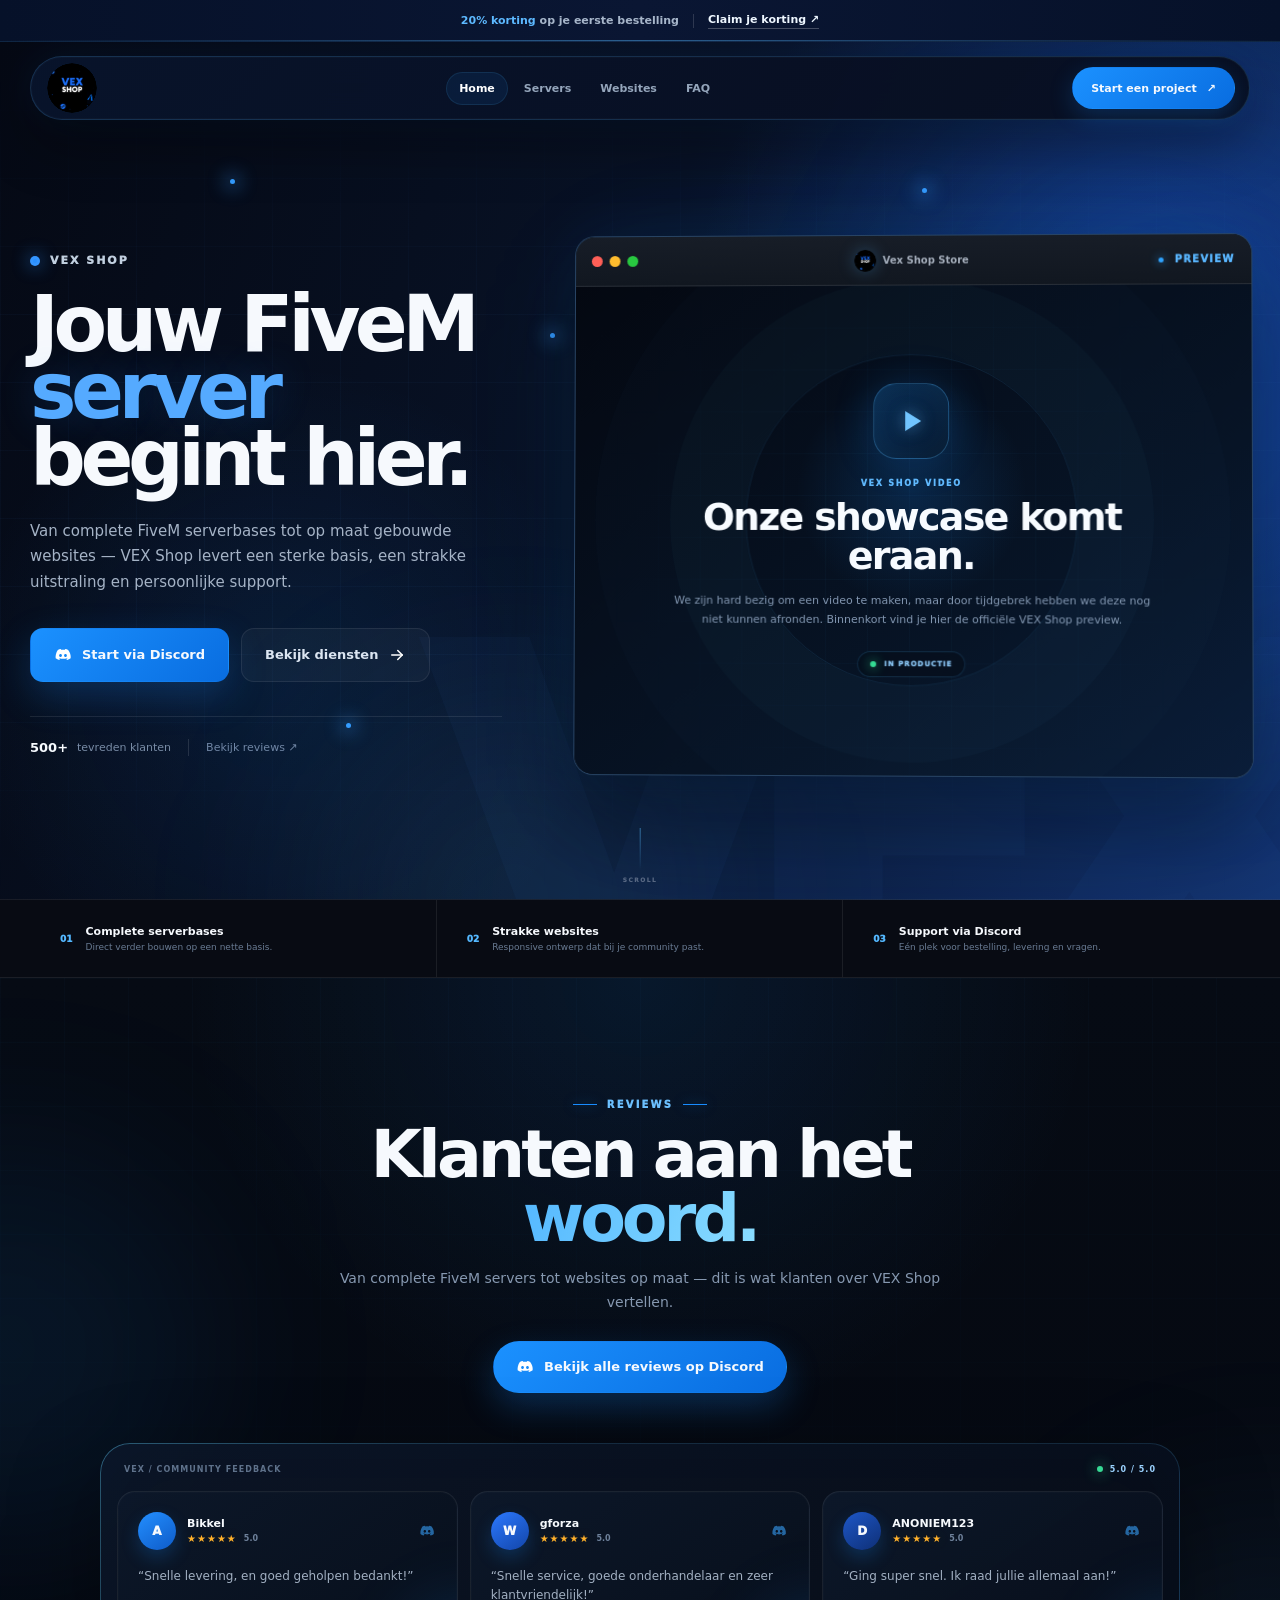
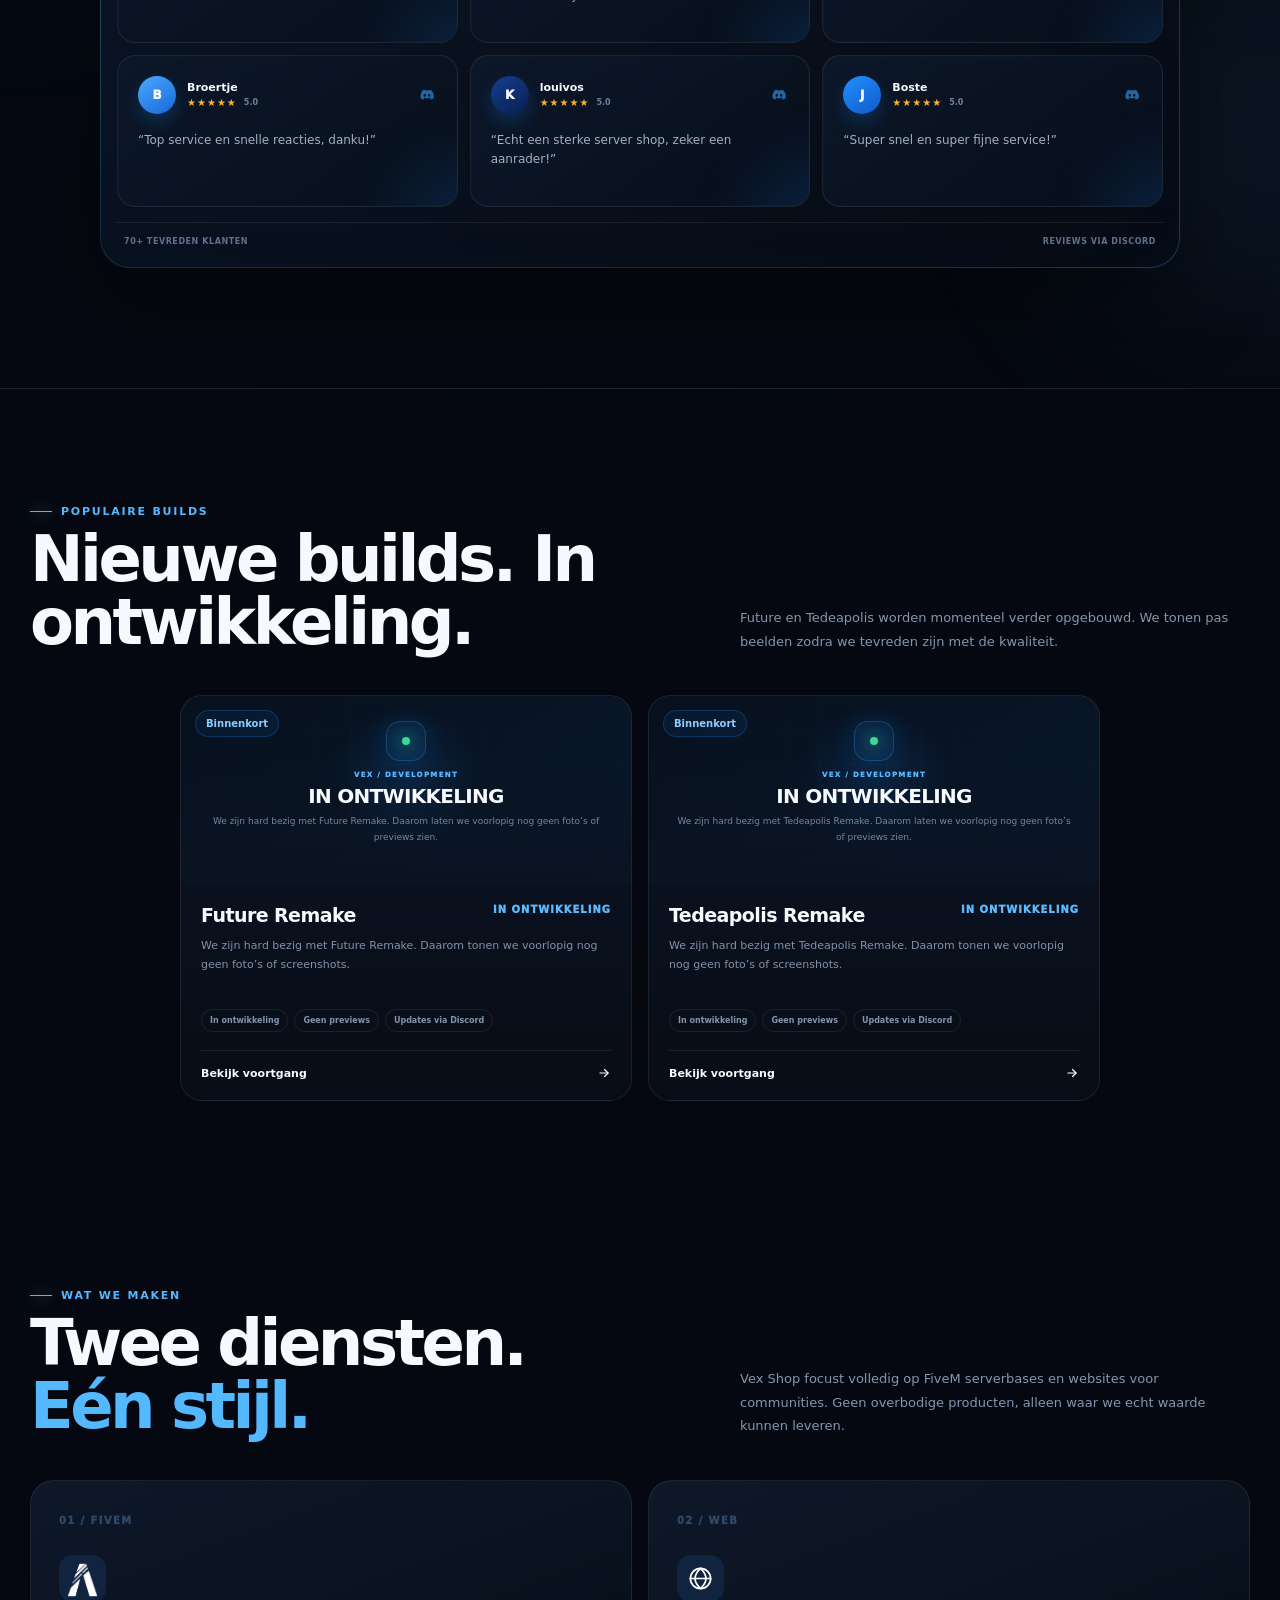
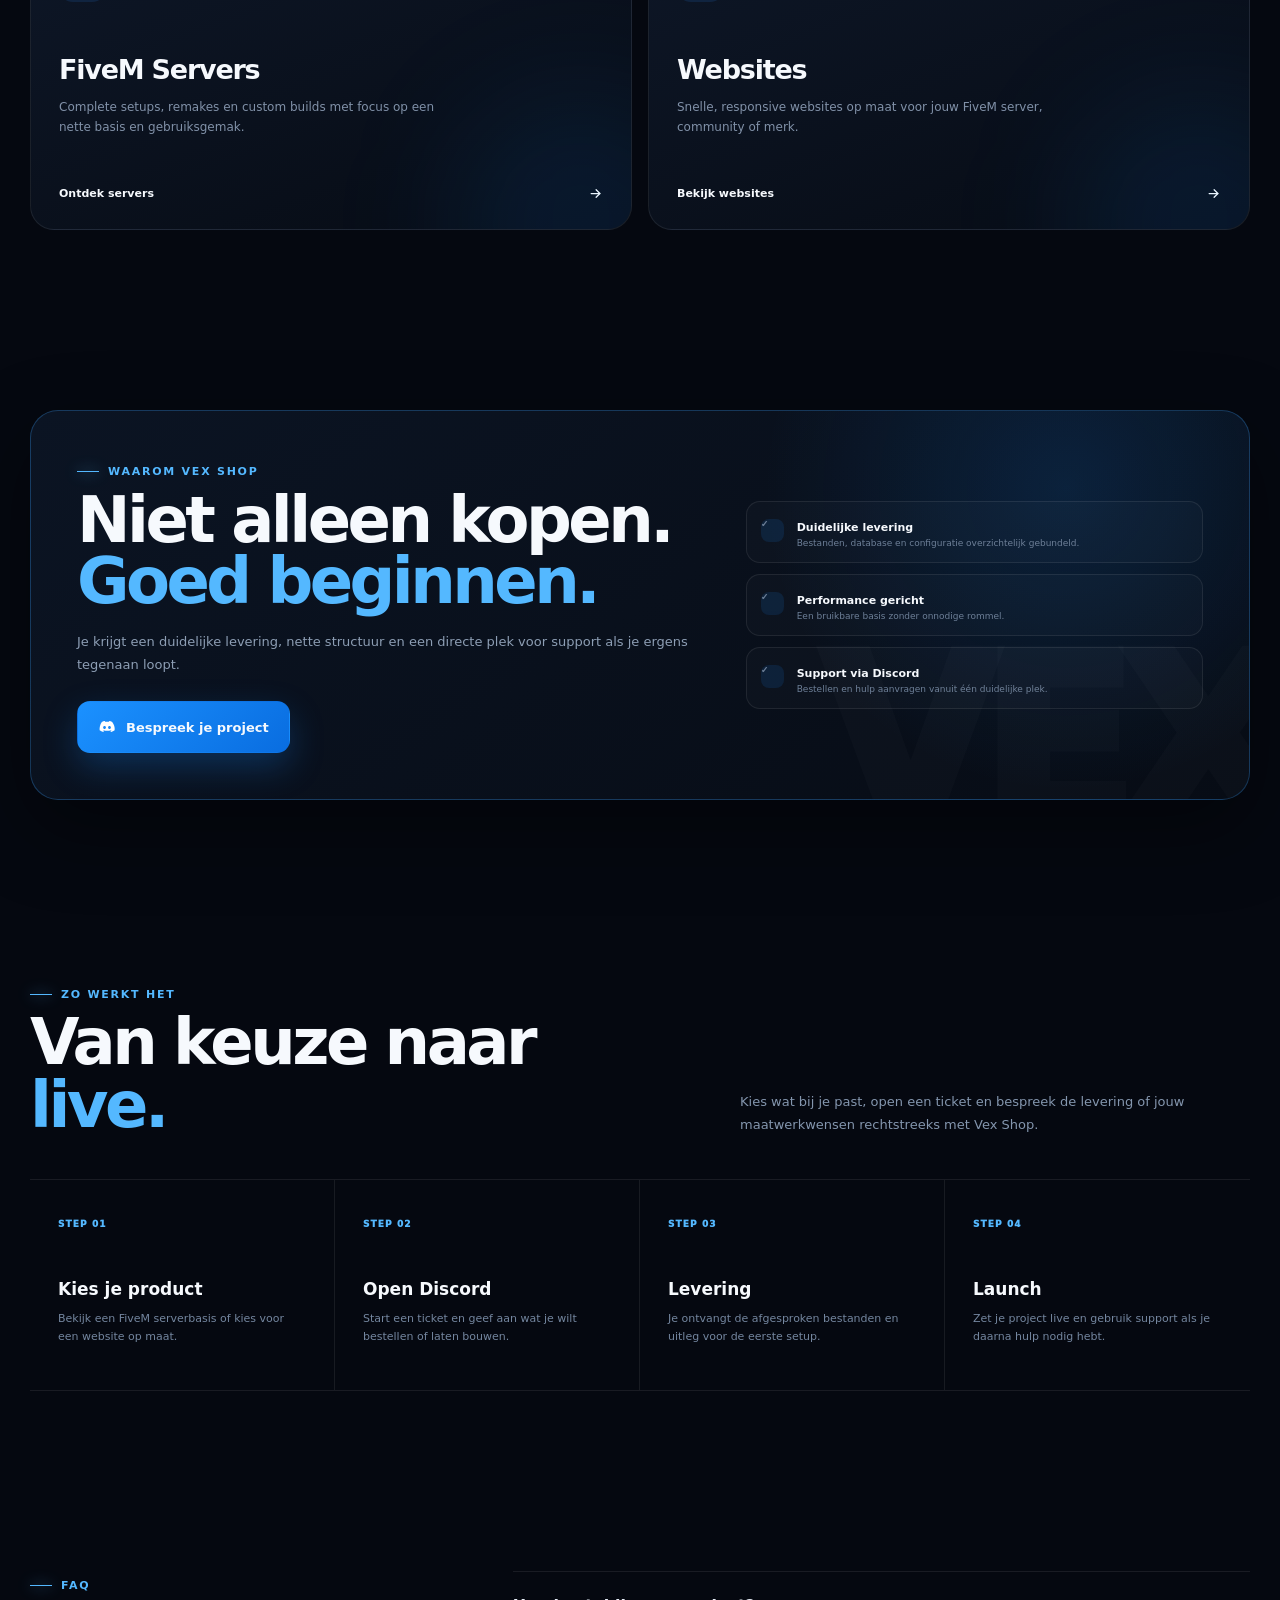
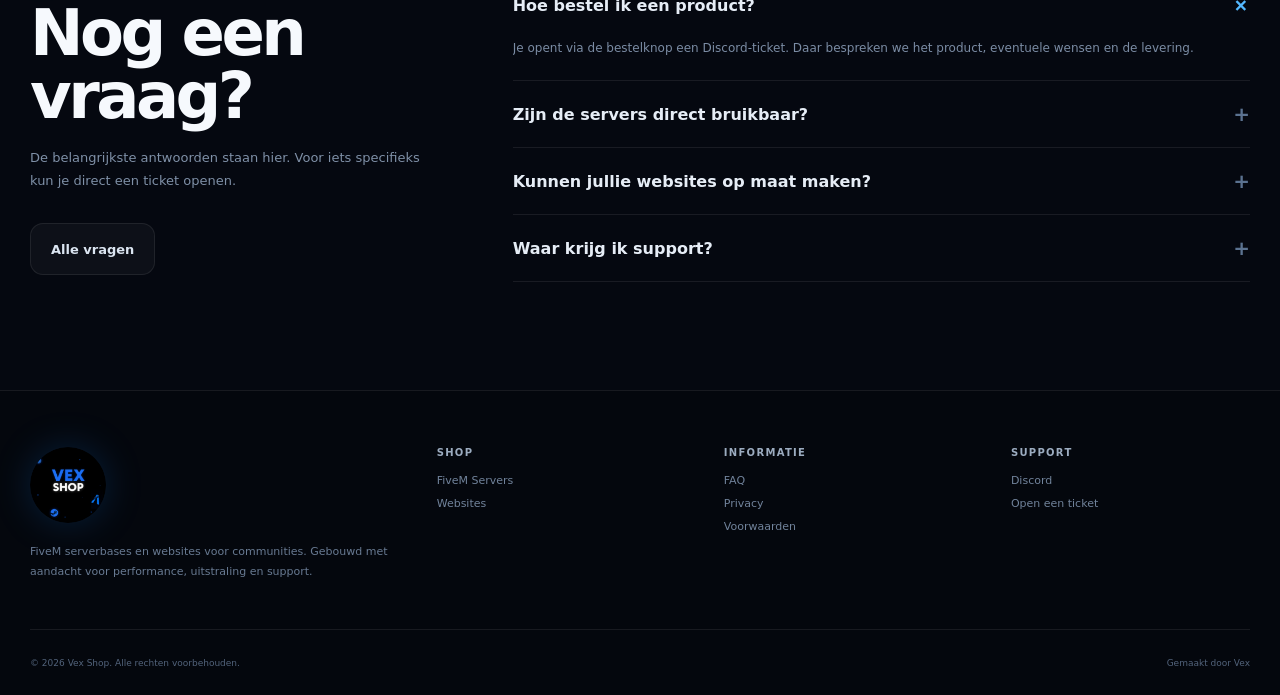
==== commit a91c42fc: "Update index.html" ====
--- a/index.html
+++ b/index.html
@@ -66,14 +66,14 @@
 <div class="reviews-shell reveal delay-1">
 <div class="reviews-shell-top"><span>VEX / COMMUNITY FEEDBACK</span><span><i></i> 5.0 / 5.0</span></div>
 <div class="reviews-grid">
-<article class="review-card"><div class="review-top"><div class="review-avatar">A</div><div><strong>adam97k</strong><div class="review-rating"><span>★★★★★</span><small>5.0</small></div></div><img alt="Discord" src="assets/icons/discord.svg"/></div><p>“Snelle levering, en goed geholpen bedankt!”</p></article>
-<article class="review-card"><div class="review-top"><div class="review-avatar alt">W</div><div><strong>w0rldisyours</strong><div class="review-rating"><span>★★★★★</span><small>5.0</small></div></div><img alt="Discord" src="assets/icons/discord.svg"/></div><p>“Snelle service, goede onderhandelaar en zeer klantvriendelijk!”</p></article>
-<article class="review-card"><div class="review-top"><div class="review-avatar dark">D</div><div><strong>dion.nl</strong><div class="review-rating"><span>★★★★★</span><small>5.0</small></div></div><img alt="Discord" src="assets/icons/discord.svg"/></div><p>“Ging super snel. Ik raad jullie allemaal aan!”</p></article>
-<article class="review-card"><div class="review-top"><div class="review-avatar alt2">B</div><div><strong>babanada321</strong><div class="review-rating"><span>★★★★★</span><small>5.0</small></div></div><img alt="Discord" src="assets/icons/discord.svg"/></div><p>“Top service en snelle reacties, danku!”</p></article>
-<article class="review-card"><div class="review-top"><div class="review-avatar dark2">K</div><div><strong>kentucky409</strong><div class="review-rating"><span>★★★★★</span><small>5.0</small></div></div><img alt="Discord" src="assets/icons/discord.svg"/></div><p>“Echt een sterke server shop, zeker een aanrader!”</p></article>
-<article class="review-card"><div class="review-top"><div class="review-avatar">J</div><div><strong>justpetrovski</strong><div class="review-rating"><span>★★★★★</span><small>5.0</small></div></div><img alt="Discord" src="assets/icons/discord.svg"/></div><p>“Super snel en super fijne service!”</p></article>
+<article class="review-card"><div class="review-top"><div class="review-avatar">A</div><div><strong>Bikkel</strong><div class="review-rating"><span>★★★★★</span><small>5.0</small></div></div><img alt="Discord" src="assets/icons/discord.svg"/></div><p>“Snelle levering, en goed geholpen bedankt!”</p></article>
+<article class="review-card"><div class="review-top"><div class="review-avatar alt">W</div><div><strong>gforza</strong><div class="review-rating"><span>★★★★★</span><small>5.0</small></div></div><img alt="Discord" src="assets/icons/discord.svg"/></div><p>“Snelle service, goede onderhandelaar en zeer klantvriendelijk!”</p></article>
+<article class="review-card"><div class="review-top"><div class="review-avatar dark">D</div><div><strong>ANONIEM123</strong><div class="review-rating"><span>★★★★★</span><small>5.0</small></div></div><img alt="Discord" src="assets/icons/discord.svg"/></div><p>“Ging super snel. Ik raad jullie allemaal aan!”</p></article>
+<article class="review-card"><div class="review-top"><div class="review-avatar alt2">B</div><div><strong>Broertje</strong><div class="review-rating"><span>★★★★★</span><small>5.0</small></div></div><img alt="Discord" src="assets/icons/discord.svg"/></div><p>“Top service en snelle reacties, danku!”</p></article>
+<article class="review-card"><div class="review-top"><div class="review-avatar dark2">K</div><div><strong>louivos</strong><div class="review-rating"><span>★★★★★</span><small>5.0</small></div></div><img alt="Discord" src="assets/icons/discord.svg"/></div><p>“Echt een sterke server shop, zeker een aanrader!”</p></article>
+<article class="review-card"><div class="review-top"><div class="review-avatar">J</div><div><strong>Boste</strong><div class="review-rating"><span>★★★★★</span><small>5.0</small></div></div><img alt="Discord" src="assets/icons/discord.svg"/></div><p>“Super snel en super fijne service!”</p></article>
 </div>
-<div class="reviews-shell-foot"><span>500+ tevreden klanten</span><span>Reviews via Discord</span></div>
+<div class="reviews-shell-foot"><span>70+ tevreden klanten</span><span>Reviews via Discord</span></div>
 </div>
 </div>
 </section>
@@ -86,4 +86,4 @@
 <section class="section"><div class="container"><div class="feature-banner reveal"><div><span class="eyebrow">Waarom Vex Shop</span><h2>Niet alleen kopen.<br/><span class="blue">Goed beginnen.</span></h2><p>Je krijgt een duidelijke levering, nette structuur en een directe plek voor support als je ergens tegenaan loopt.</p><div style="margin-top:25px"><a class="btn btn-primary" href="https://discord.gg/faRsgqtxwW" rel="noopener" target="_blank"><img alt="" aria-hidden="true" src="assets/icons/discord.svg"/> Bespreek je project</a></div></div><div class="feature-list"><div class="feature-row"><span class="check">✓</span><div><strong>Duidelijke levering</strong><span>Bestanden, database en configuratie overzichtelijk gebundeld.</span></div></div><div class="feature-row"><span class="check">✓</span><div><strong>Performance gericht</strong><span>Een bruikbare basis zonder onnodige rommel.</span></div></div><div class="feature-row"><span class="check">✓</span><div><strong>Support via Discord</strong><span>Bestellen en hulp aanvragen vanuit één duidelijke plek.</span></div></div></div></div></div></section>
 <section class="section-sm"><div class="container"><div class="section-head reveal"><div><span class="eyebrow">Zo werkt het</span><h2>Van keuze naar<br/><span class="blue">live.</span></h2></div><p>Kies wat bij je past, open een ticket en bespreek de levering of jouw maatwerkwensen rechtstreeks met Vex Shop.</p></div><div class="process-grid reveal"><div class="process-step"><span class="step-num">STEP 01</span><h3>Kies je product</h3><p>Bekijk een FiveM serverbasis of kies voor een website op maat.</p></div><div class="process-step"><span class="step-num">STEP 02</span><h3>Open Discord</h3><p>Start een ticket en geef aan wat je wilt bestellen of laten bouwen.</p></div><div class="process-step"><span class="step-num">STEP 03</span><h3>Levering</h3><p>Je ontvangt de afgesproken bestanden en uitleg voor de eerste setup.</p></div><div class="process-step"><span class="step-num">STEP 04</span><h3>Launch</h3><p>Zet je project live en gebruik support als je daarna hulp nodig hebt.</p></div></div></div></section>
 <section class="section"><div class="container faq-grid"><div class="faq-intro reveal"><span class="eyebrow">FAQ</span><h2>Nog een<br/>vraag?</h2><p>De belangrijkste antwoorden staan hier. Voor iets specifieks kun je direct een ticket openen.</p><a class="btn btn-secondary" href="faq/" style="margin-top:18px">Alle vragen</a></div><div class="faq-list reveal delay-1"><div class="faq-item open"><button class="faq-q"><span>Hoe bestel ik een product?</span><span>+</span></button><div class="faq-a">Je opent via de bestelknop een Discord-ticket. Daar bespreken we het product, eventuele wensen en de levering.</div></div><div class="faq-item"><button class="faq-q"><span>Zijn de servers direct bruikbaar?</span><span>+</span></button><div class="faq-a">De serverpakketten zijn bedoeld als complete basis en worden geleverd met de relevante bestanden en database. Je eigen branding en configuratie kun je daarna aanpassen.</div></div><div class="faq-item"><button class="faq-q"><span>Kunnen jullie websites op maat maken?</span><span>+</span></button><div class="faq-a">Ja. Open een ticket en stuur je voorbeelden, gewenste pagina’s en functies. Daarna kan er een passende offerte worden gemaakt.</div></div><div class="faq-item"><button class="faq-q"><span>Waar krijg ik support?</span><span>+</span></button><div class="faq-a">Support verloopt via de officiële Vex Shop Discord zodat vragen en oplossingen overzichtelijk bij elkaar blijven.</div></div></div></div></section>
-</main><footer class="footer"><div class="container"><div class="footer-grid"><div><a aria-label="Vex Shop home" class="brand footer-brand" href="./"><img alt="Vex Shop" class="footer-brand-logo" src="assets/images/vex-shop-logo.png?v=4"/></a><p>FiveM serverbases en websites voor communities. Gebouwd met aandacht voor performance, uitstraling en support.</p></div><div><h4>Shop</h4><div class="footer-links"><a href="servers/">FiveM Servers</a><a href="websites/">Websites</a></div></div><div><h4>Informatie</h4><div class="footer-links"><a href="faq/">FAQ</a><a href="privacy/">Privacy</a><a href="terms/">Voorwaarden</a></div></div><div><h4>Support</h4><div class="footer-links"><a href="https://discord.gg/faRsgqtxwW" rel="noopener" target="_blank">Discord</a><a href="https://discord.gg/faRsgqtxwW" rel="noopener" target="_blank">Open een ticket</a></div></div></div><div class="footer-bottom"><span>© 2026 Vex Shop. Alle rechten voorbehouden.</span><span>Gemaakt door Vex</span></div></div></footer><script src="assets/js/vex-shop-2026.js?v=4"></script></body></html>+</main><footer class="footer"><div class="container"><div class="footer-grid"><div><a aria-label="Vex Shop home" class="brand footer-brand" href="./"><img alt="Vex Shop" class="footer-brand-logo" src="assets/images/vex-shop-logo.png?v=4"/></a><p>FiveM serverbases en websites voor communities. Gebouwd met aandacht voor performance, uitstraling en support.</p></div><div><h4>Shop</h4><div class="footer-links"><a href="servers/">FiveM Servers</a><a href="websites/">Websites</a></div></div><div><h4>Informatie</h4><div class="footer-links"><a href="faq/">FAQ</a><a href="privacy/">Privacy</a><a href="terms/">Voorwaarden</a></div></div><div><h4>Support</h4><div class="footer-links"><a href="https://discord.gg/faRsgqtxwW" rel="noopener" target="_blank">Discord</a><a href="https://discord.gg/faRsgqtxwW" rel="noopener" target="_blank">Open een ticket</a></div></div></div><div class="footer-bottom"><span>© 2026 Vex Shop. Alle rechten voorbehouden.</span><span>Gemaakt door Vex</span></div></div></footer><script src="assets/js/vex-shop-2026.js?v=4"></script></body></html>
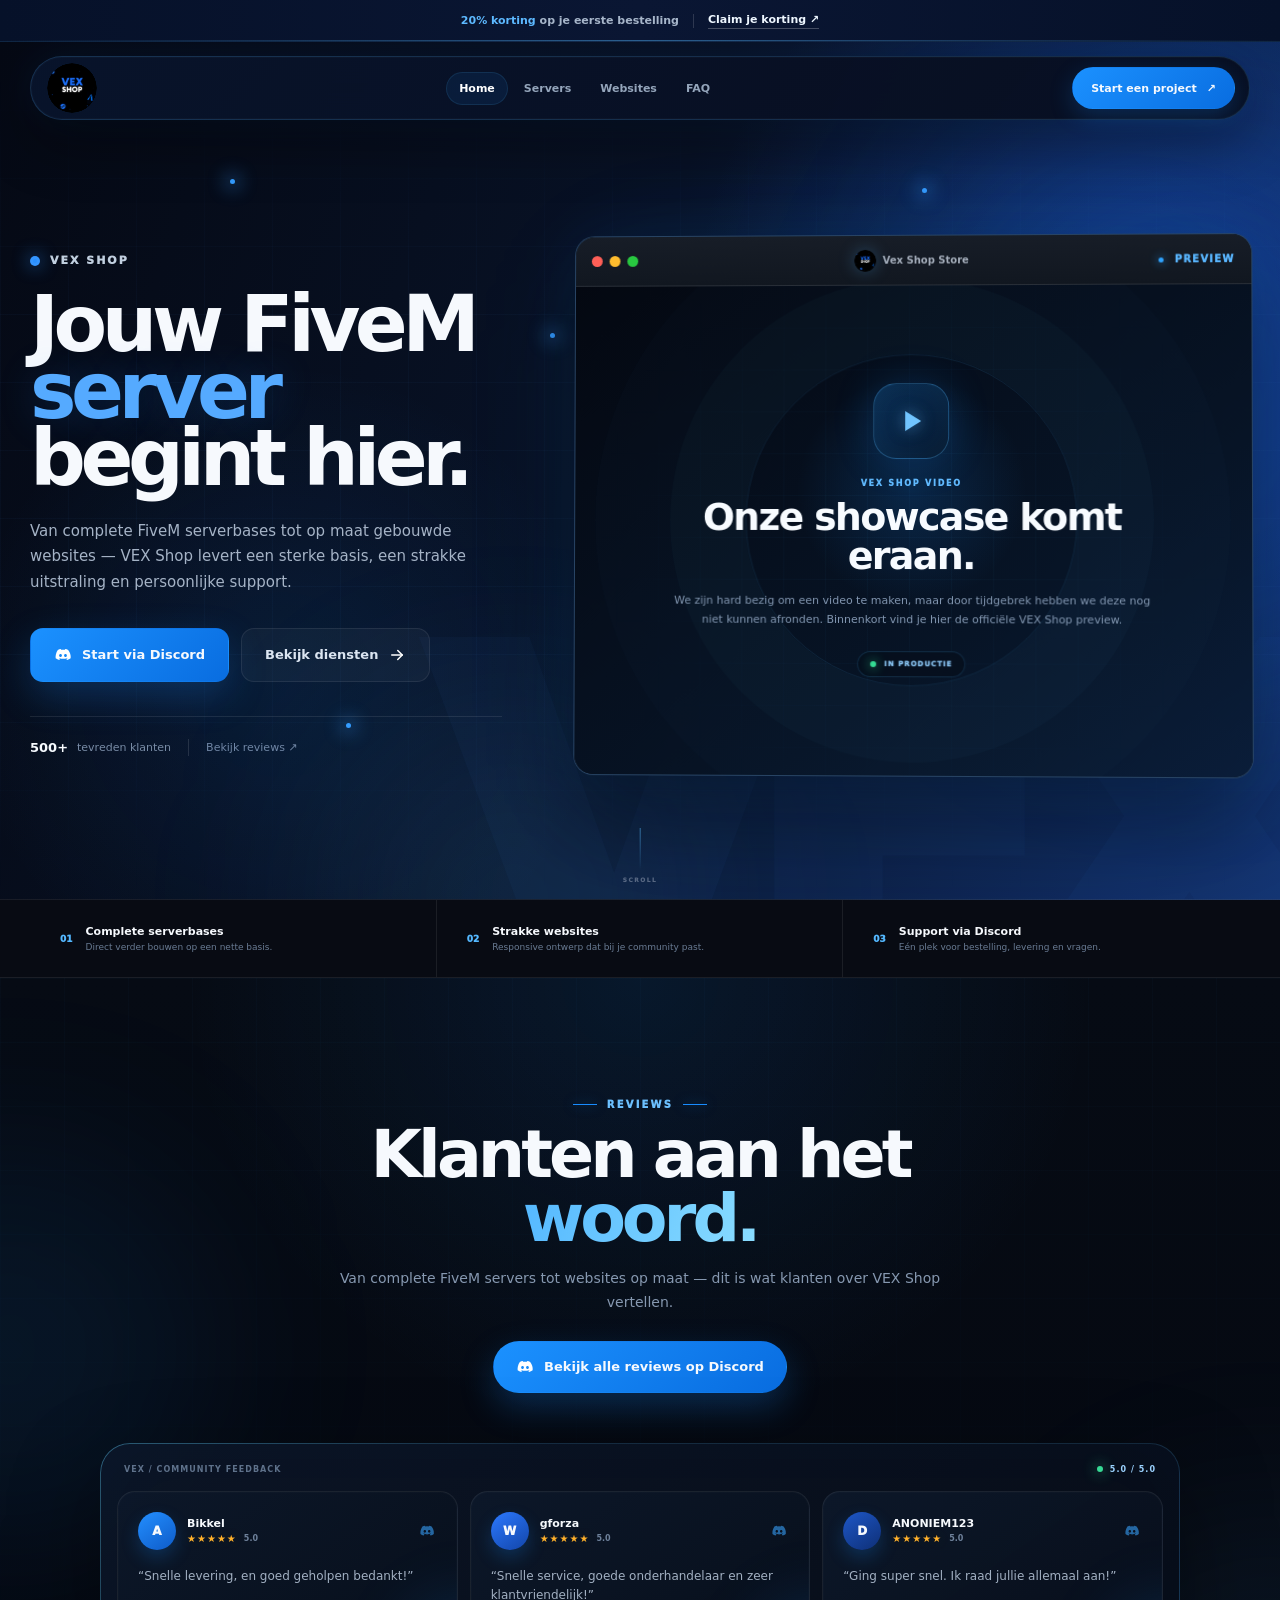
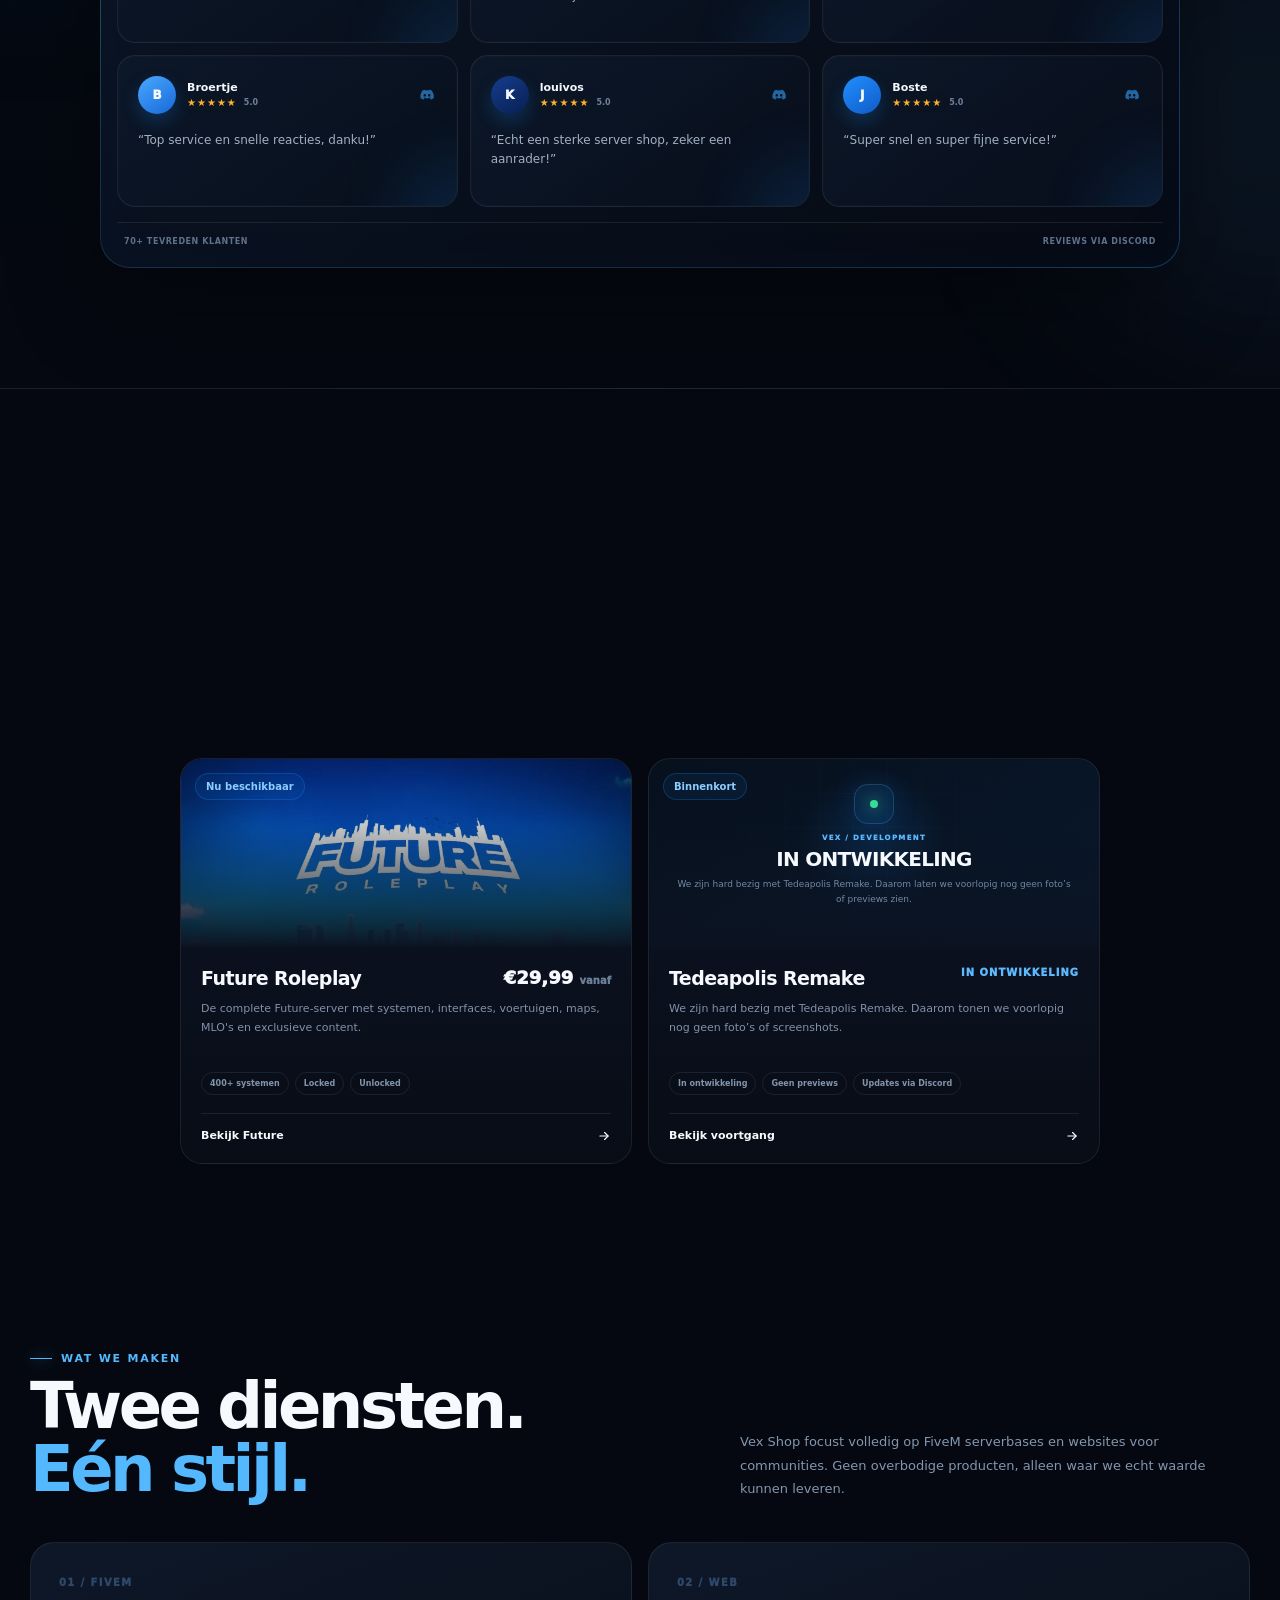
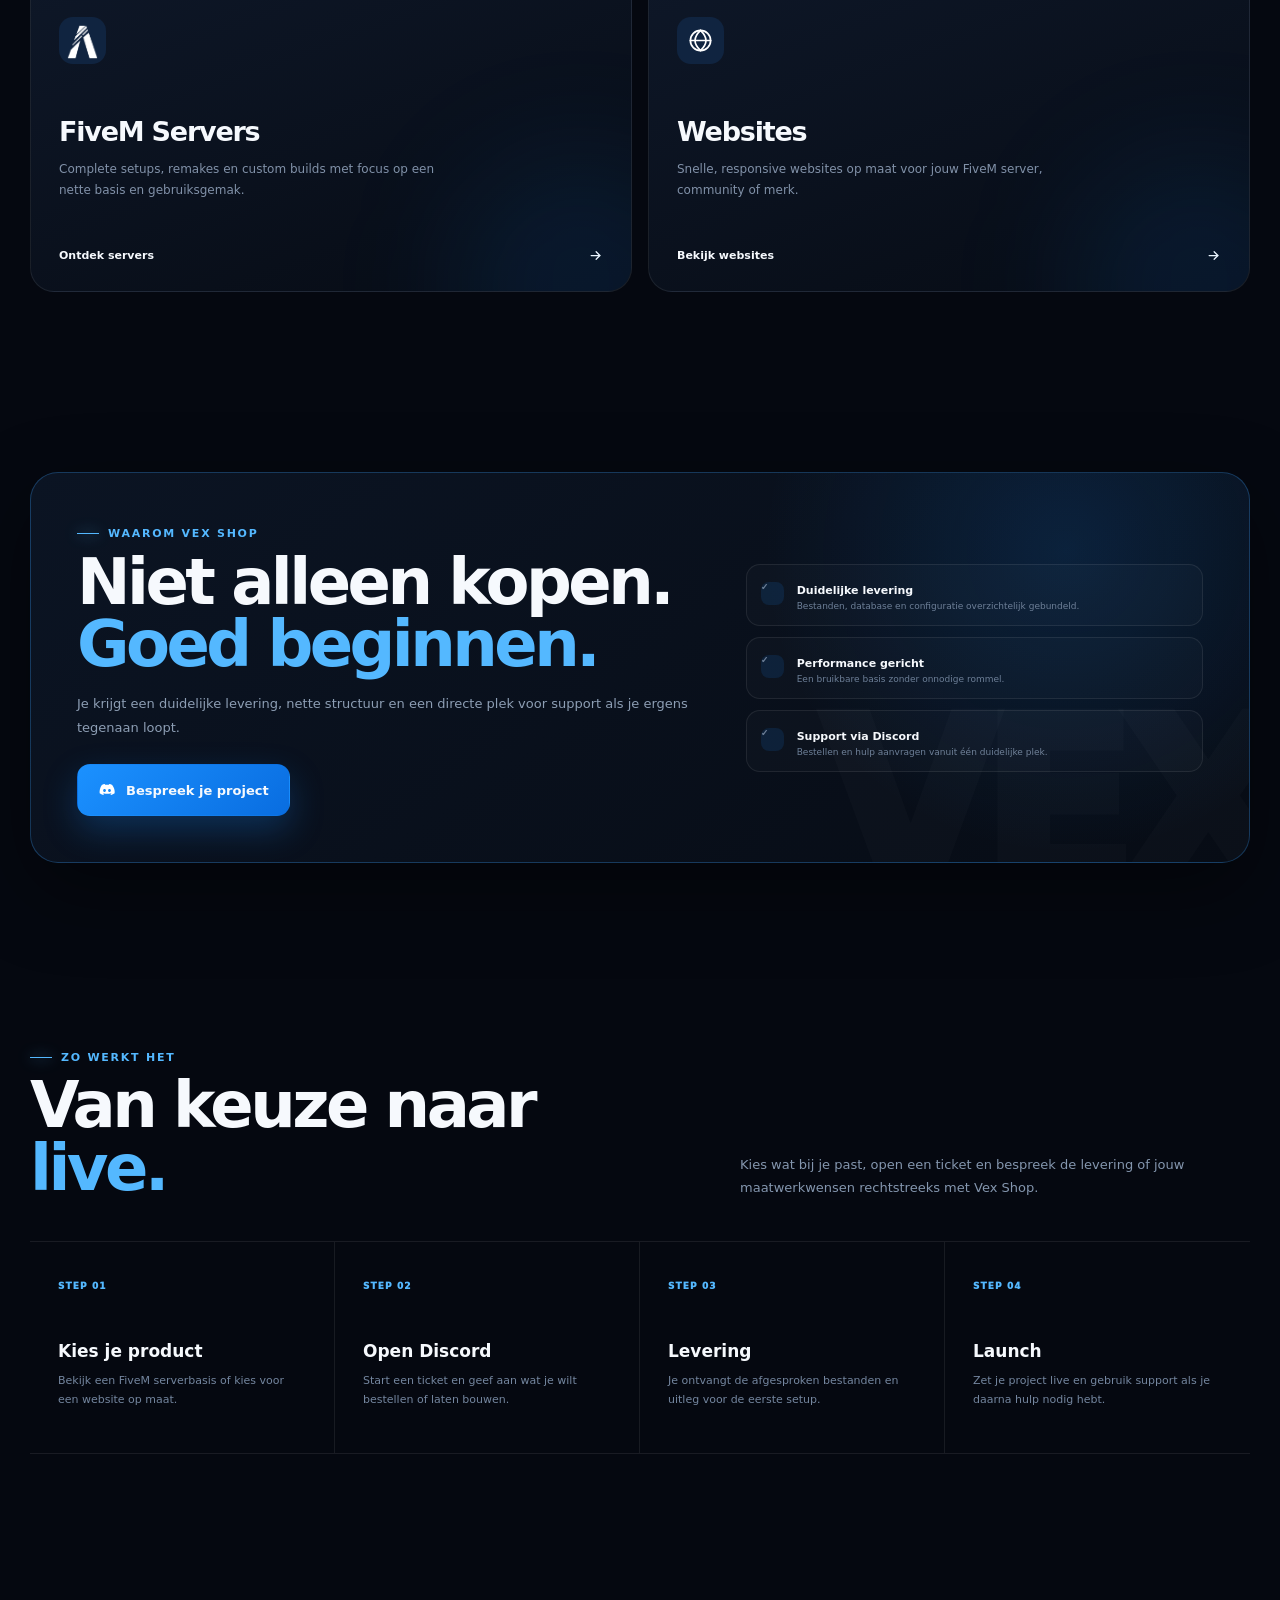
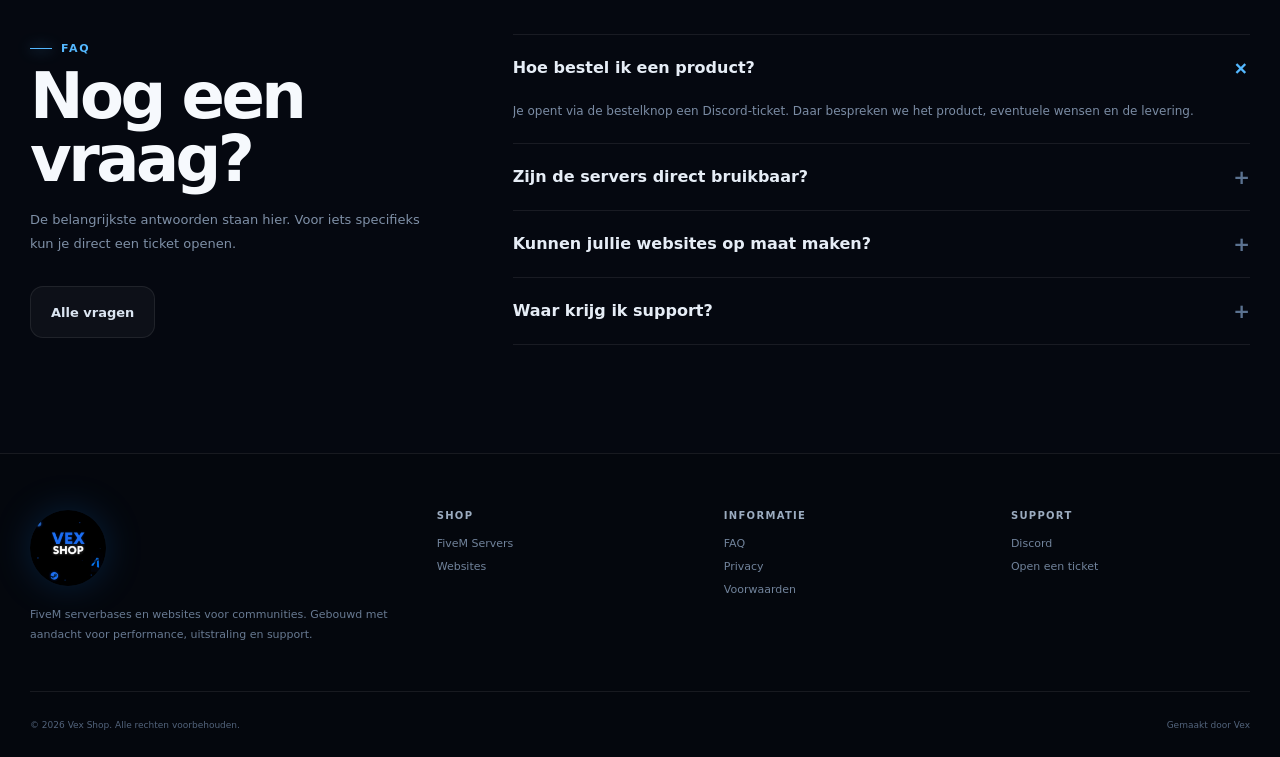
==== commit fd62f3ee: "Add files via upload" ====
--- a/index.html
+++ b/index.html
@@ -77,9 +77,9 @@
 </div>
 </div>
 </section>
-<section class="section"><div class="container"><div class="section-head reveal"><div><span class="eyebrow">Populaire builds</span><h2>Nieuwe builds. In ontwikkeling.</h2></div><p>Future en Tedeapolis worden momenteel verder opgebouwd. We tonen pas beelden zodra we tevreden zijn met de kwaliteit.</p></div>
+<section class="section"><div class="container"><div class="section-head reveal"><div><span class="eyebrow">Populaire builds</span><h2>Complete serverbases.<br/><span class="blue">Direct beschikbaar.</span></h2></div><p>Future Roleplay is volledig beschikbaar met alle systemen, voertuigen, maps en MLO's in één compleet pakket.</p></div>
 <div class="product-grid dev-two-grid">
-<a class="product-card reveal delay-2" href="server-future/"><div class="product-media product-media-coming"><div class="dev-media-inner"><span class="dev-pulse"><i></i></span><small>VEX / DEVELOPMENT</small><strong>IN ONTWIKKELING</strong><p>We zijn hard bezig met Future Remake. Daarom laten we voorlopig nog geen foto’s of previews zien.</p></div><span class="badge blue product-badge">Binnenkort</span></div><div class="product-body"><div class="product-top"><h3>Future Remake</h3><div class="dev-price">In ontwikkeling</div></div><p>We zijn hard bezig met Future Remake. Daarom tonen we voorlopig nog geen foto’s of screenshots.</p><div class="product-tags"><span class="tag">In ontwikkeling</span><span class="tag">Geen previews</span><span class="tag">Updates via Discord</span></div><span class="card-link">Bekijk voortgang <img alt="" src="assets/icons/arrow.svg"/></span></div></a>
+<a class="product-card reveal delay-2" href="server-future/"><div class="product-media"><img alt="Future Roleplay Server" src="assets/images/future/brand-assets/eddd3b89-cc91-42ac-a00a-0a5f1907aeb3.png"/><span class="badge blue product-badge">Nu beschikbaar</span></div><div class="product-body"><div class="product-top"><h3>Future Roleplay</h3><div class="price">€29,99 <small>vanaf</small></div></div><p>De complete Future-server met systemen, interfaces, voertuigen, maps, MLO's en exclusieve content.</p><div class="product-tags"><span class="tag">400+ systemen</span><span class="tag">Locked</span><span class="tag">Unlocked</span></div><span class="card-link">Bekijk Future <img alt="" src="assets/icons/arrow.svg"/></span></div></a>
 <a class="product-card reveal delay-3" href="server-tedeapolis/"><div class="product-media product-media-coming"><div class="dev-media-inner"><span class="dev-pulse"><i></i></span><small>VEX / DEVELOPMENT</small><strong>IN ONTWIKKELING</strong><p>We zijn hard bezig met Tedeapolis Remake. Daarom laten we voorlopig nog geen foto’s of previews zien.</p></div><span class="badge blue product-badge">Binnenkort</span></div><div class="product-body"><div class="product-top"><h3>Tedeapolis Remake</h3><div class="dev-price">In ontwikkeling</div></div><p>We zijn hard bezig met Tedeapolis Remake. Daarom tonen we voorlopig nog geen foto’s of screenshots.</p><div class="product-tags"><span class="tag">In ontwikkeling</span><span class="tag">Geen previews</span><span class="tag">Updates via Discord</span></div><span class="card-link">Bekijk voortgang <img alt="" src="assets/icons/arrow.svg"/></span></div></a>
 </div></div></section>
 <section class="section section-sm"><div class="container"><div class="section-head reveal"><div><span class="eyebrow">Wat we maken</span><h2>Twee diensten.<br/><span class="blue">Eén stijl.</span></h2></div><p>Vex Shop focust volledig op FiveM serverbases en websites voor communities. Geen overbodige producten, alleen waar we echt waarde kunnen leveren.</p></div><div class="service-grid service-grid-two"><a class="service-card reveal" href="servers/"><span class="service-index">01 / FIVEM</span><div class="service-icon service-icon-image"><img alt="FiveM" src="assets/images/fivem-logo-white.png"/></div><h3>FiveM Servers</h3><p>Complete setups, remakes en custom builds met focus op een nette basis en gebruiksgemak.</p><span class="service-link">Ontdek servers <img alt="" src="assets/icons/arrow.svg"/></span></a><a class="service-card reveal delay-1" href="websites/"><span class="service-index">02 / WEB</span><div class="service-icon service-icon-image"><img alt="Websites" src="assets/icons/web-globe.svg"/></div><h3>Websites</h3><p>Snelle, responsive websites op maat voor jouw FiveM server, community of merk.</p><span class="service-link">Bekijk websites <img alt="" src="assets/icons/arrow.svg"/></span></a></div></div></section>
--- a/assets/styles/vex-shop-2026.css
+++ b/assets/styles/vex-shop-2026.css
@@ -135,6 +135,38 @@
 @media(max-width:1020px){.dev-page-grid{grid-template-columns:1fr}.dev-preview-panel{height:390px}.dev-page-copy{text-align:center}.dev-page-copy>p{margin-left:auto;margin-right:auto}.dev-page-copy .product-meta{justify-content:center}.dev-update-grid{grid-template-columns:1fr}}
 @media(max-width:700px){.dev-page-hero{padding:70px 0 60px}.dev-preview-panel{height:330px}.dev-preview-core strong{font-size:20px}.dev-page-copy h1{font-size:52px}}
 
+/* Future Roleplay product page */
+.future-page{background:#04070d}.future-page .navbar{background:rgba(4,8,15,.76);backdrop-filter:blur(18px);-webkit-backdrop-filter:blur(18px)}.future-page .brand-home,.future-page .brand-logo{width:50px;height:50px;border-radius:50%;object-fit:cover}.future-page .footer-brand-logo{width:76px;height:76px;border-radius:50%;object-fit:cover}
+.future-hero{min-height:calc(100vh - 42px);position:relative;display:flex;align-items:center;overflow:hidden;margin-top:-78px;padding:150px 0 105px;isolation:isolate}.future-hero-bg{position:absolute;inset:0;width:100%;height:100%;object-fit:cover;object-position:center;z-index:-3;filter:saturate(1.1) contrast(1.04)}.future-hero-shade{position:absolute;inset:0;z-index:-2;background:linear-gradient(90deg,rgba(2,5,11,.97) 0%,rgba(3,7,14,.91) 38%,rgba(3,8,16,.5) 70%,rgba(3,7,14,.72) 100%),linear-gradient(0deg,#04070d 0%,transparent 30%)}.future-hero:after{content:"";position:absolute;inset:0;z-index:-1;background:radial-gradient(circle at 72% 48%,rgba(18,129,255,.16),transparent 31%),linear-gradient(rgba(255,255,255,.015) 1px,transparent 1px),linear-gradient(90deg,rgba(255,255,255,.015) 1px,transparent 1px);background-size:auto,56px 56px,56px 56px;mask-image:linear-gradient(to bottom,#000 0%,transparent 92%)}.future-hero-inner{width:100%;display:grid;grid-template-columns:1.1fr .62fr;gap:80px;align-items:end}.future-hero-copy{max-width:760px}.future-kicker{display:inline-flex;align-items:center;gap:9px;color:#a7d6ff;font-size:10px;font-weight:900;letter-spacing:.13em;text-transform:uppercase;border:1px solid rgba(98,188,255,.18);background:rgba(7,18,34,.65);padding:9px 12px;border-radius:999px}.future-kicker i{width:7px;height:7px;background:#2ea7ff;border-radius:50%;box-shadow:0 0 14px #2ea7ff}.future-hero h1{margin:22px 0 24px;font-size:clamp(64px,7.2vw,112px);line-height:.84;letter-spacing:-.075em}.future-hero h1 span{color:#54b8ff}.future-hero-copy>p{max-width:670px;color:#a8b7c9;font-size:16px;line-height:1.8}.future-hero-actions{display:flex;gap:11px;margin-top:30px}.future-trust{display:flex;gap:23px;flex-wrap:wrap;margin-top:27px;color:#8da0b8;font-size:10px;font-weight:800}.future-trust span{display:flex;gap:5px}.future-offer{border:1px solid rgba(96,184,255,.2);border-radius:26px;padding:30px;background:linear-gradient(155deg,rgba(11,24,44,.92),rgba(5,10,19,.95));box-shadow:0 35px 90px rgba(0,0,0,.48),inset 0 1px rgba(255,255,255,.04);backdrop-filter:blur(16px)}.offer-label{font-size:8px;font-weight:950;letter-spacing:.2em;color:#61bcff}.future-offer h2{font-size:31px;line-height:1.04;letter-spacing:-.045em;margin:13px 0 25px}.offer-value{display:flex;justify-content:space-between;align-items:center;border-block:1px solid var(--line);padding:15px 0;color:#7f91a9;font-size:10px}.offer-value strong{color:#c7d5e7;font-size:13px}.offer-price{display:flex;align-items:end;gap:10px;padding:25px 0 20px}.offer-price small{font-size:9px;color:#71839b;margin-bottom:9px}.offer-price strong{font-size:43px;line-height:1;letter-spacing:-.055em}.offer-price del{font-size:11px;color:#65758b;margin-bottom:7px}.future-offer .btn{width:100%}.future-offer>p{text-align:center;color:#687b94;font-size:8px;line-height:1.6;margin:13px 10px 0}.future-scroll{position:absolute;left:50%;bottom:24px;transform:translateX(-50%);display:flex;align-items:center;gap:10px;color:#62758e;font-size:7px;font-weight:900;letter-spacing:.2em}.future-scroll span{width:1px;height:28px;background:linear-gradient(#4bacf4,transparent)}
+.future-statbar{border-block:1px solid var(--line);background:#060b13}.future-stats{display:grid;grid-template-columns:repeat(4,1fr)}.future-stats>div{padding:25px 26px;border-right:1px solid var(--line);display:flex;align-items:center;gap:13px}.future-stats>div:last-child{border-right:0}.future-stats strong{font-size:25px;letter-spacing:-.05em;color:#57b9ff}.future-stats span{font-size:9px;color:#72849c;font-weight:800}
+.future-intro-grid{display:grid;grid-template-columns:.85fr 1.15fr;gap:100px;align-items:end}.future-intro h2,.future-head h2,.future-price-head h2,.proof-copy h2,.final-inner h2{font-size:clamp(45px,5vw,72px);line-height:.91;letter-spacing:-.06em;margin:13px 0 0}.future-intro-copy{display:grid;grid-template-columns:1fr 1fr;gap:30px}.future-intro-copy p{margin:0;color:#8799b0;font-size:13px;line-height:1.9}
+.future-showcase{padding-top:0}.future-feature-large{display:grid;grid-template-columns:1.2fr .8fr;min-height:430px;margin-bottom:20px;border:1px solid var(--line);border-radius:26px;overflow:hidden;background:linear-gradient(145deg,#08111e,#050a12)}.future-feature-large.reverse{grid-template-columns:.8fr 1.2fr}.future-feature-large.reverse .future-feature-media{order:2}.future-feature-media{position:relative;overflow:hidden;min-height:390px}.future-feature-media:after{content:"";position:absolute;inset:0;background:linear-gradient(90deg,transparent 60%,#07101c)}.reverse .future-feature-media:after{background:linear-gradient(-90deg,transparent 60%,#07101c)}.future-feature-media img{width:100%;height:100%;object-fit:cover}.future-feature-copy{padding:48px;display:flex;flex-direction:column;justify-content:center;position:relative}.feature-no{position:absolute;right:25px;top:16px;font-size:70px;font-weight:950;color:rgba(84,184,255,.06);letter-spacing:-.07em}.future-feature-copy h3{font-size:34px;letter-spacing:-.05em;margin:11px 0 13px}.future-feature-copy p{color:#8193aa;font-size:12px;line-height:1.8;margin:0}.mini-tags{display:flex;gap:6px;flex-wrap:wrap;margin-top:20px}.mini-tags span{border:1px solid var(--line);border-radius:999px;padding:7px 9px;color:#7c8fa8;font-size:8px;font-weight:850}
+.future-systems{background:#060a11;border-block:1px solid var(--line)}.future-head{align-items:end}.future-head p{max-width:460px}.future-filters{display:flex;gap:8px;flex-wrap:wrap;margin:38px 0 25px}.future-filters button{appearance:none;border:1px solid var(--line);background:#080e18;color:#8294aa;border-radius:999px;padding:10px 16px;font:800 9px/1 inherit;cursor:pointer;transition:.2s}.future-filters button:hover,.future-filters button.active{color:#fff;border-color:rgba(84,184,255,.4);background:rgba(24,140,255,.14)}.future-card-grid{display:grid;grid-template-columns:repeat(3,1fr);gap:15px}.future-card{border:1px solid var(--line);border-radius:20px;overflow:hidden;background:#080e18;transition:.35s var(--ease)}.future-card:hover{transform:translateY(-6px);border-color:rgba(84,184,255,.3);box-shadow:0 20px 55px rgba(0,0,0,.32)}.future-card.is-hidden{display:none}.future-card>img{width:100%;height:190px;object-fit:cover;display:block;filter:saturate(.9);transition:.4s}.future-card:hover>img{transform:scale(1.035);filter:saturate(1.05)}.future-card>div{padding:21px}.future-card>div>span{font-size:7px;color:#4eb4ff;font-weight:950;letter-spacing:.16em}.future-card h3{font-size:19px;letter-spacing:-.035em;margin:8px 0}.future-card p{color:#7d8fa7;font-size:10px;line-height:1.75;margin:0;min-height:54px}
+.future-gallery-section{background:radial-gradient(circle at 50% 50%,rgba(21,98,190,.09),transparent 42%),#04070d}.future-gallery{display:grid;grid-template-columns:repeat(3,1fr);grid-auto-rows:250px;gap:12px}.gallery-tile{position:relative;border:1px solid var(--line);border-radius:18px;overflow:hidden;padding:0;background:#07101c;cursor:zoom-in}.gallery-tile.wide{grid-column:span 2}.gallery-tile.tall{grid-row:span 2}.gallery-tile img{width:100%;height:100%;object-fit:cover;transition:.5s var(--ease)}.gallery-tile:after{content:"";position:absolute;inset:0;background:linear-gradient(to top,rgba(3,7,13,.88),transparent 56%)}.gallery-tile span{position:absolute;z-index:2;left:18px;bottom:16px;color:#fff;font-size:11px;font-weight:900}.gallery-tile:hover img{transform:scale(1.045)}.future-lightbox{position:fixed;inset:0;z-index:1000;background:rgba(2,4,8,.94);display:none;align-items:center;justify-content:center;padding:50px}.future-lightbox.open{display:flex}.future-lightbox img{max-width:min(1200px,92vw);max-height:82vh;border:1px solid rgba(255,255,255,.13);border-radius:16px;box-shadow:0 40px 100px #000}.future-lightbox>span{position:absolute;bottom:20px;font-size:11px;font-weight:900;color:#a8bad0}.lightbox-close{position:absolute;right:25px;top:20px;border:0;background:transparent;color:#fff;font-size:38px;cursor:pointer}
+.future-value{background:#060b13;border-block:1px solid var(--line)}.value-grid{display:grid;grid-template-columns:repeat(2,1fr);gap:10px;margin-top:42px}.value-grid>div{display:flex;justify-content:space-between;align-items:center;border:1px solid var(--line);border-radius:14px;padding:19px 21px;background:#080e18}.value-grid span{color:#8799b0;font-size:11px}.value-grid strong{font-size:14px;color:#d9e9f7}.value-grid .priceless{grid-column:1/-1;border-color:rgba(84,184,255,.3);background:linear-gradient(90deg,rgba(24,140,255,.13),rgba(8,14,24,.8))}.value-grid .priceless strong{color:#57b9ff;text-transform:uppercase;letter-spacing:.08em}
+.future-proof{padding-block:100px}.proof-grid{display:grid;grid-template-columns:.72fr 1.28fr;gap:70px;align-items:center}.proof-copy p{color:#8294aa;font-size:12px;line-height:1.85;margin:24px 0}.proof-copy ul,.price-card ul{list-style:none;padding:0;margin:0}.proof-copy li,.price-card li{position:relative;padding:9px 0 9px 24px;color:#899bb2;font-size:10px;border-bottom:1px solid rgba(255,255,255,.05)}.proof-copy li:before,.price-card li:before{content:"✓";position:absolute;left:0;color:#4ab4ff;font-weight:950}.proof-image{position:relative;padding:11px;border:1px solid var(--line);border-radius:22px;background:#070c15;box-shadow:var(--shadow)}.proof-image img{width:100%;display:block;border-radius:14px}.proof-image>span{position:absolute;left:26px;bottom:26px;border:1px solid rgba(255,255,255,.12);background:rgba(4,8,14,.84);backdrop-filter:blur(10px);padding:9px 12px;border-radius:999px;font-size:8px;font-weight:900}.proof-image i{display:inline-block;width:7px;height:7px;border-radius:50%;background:#35d987;margin-right:6px;box-shadow:0 0 10px #35d987}
+.future-pricing{background:radial-gradient(circle at 50% 52%,rgba(24,140,255,.1),transparent 35%),#060a11;border-top:1px solid var(--line)}.future-price-head{text-align:center}.future-price-head p{color:#6f8199;font-size:11px}.price-grid{display:grid;grid-template-columns:repeat(2,1fr);gap:18px;max-width:900px;margin:55px auto 0;align-items:stretch}.price-card{position:relative;border:1px solid var(--line);border-radius:24px;padding:34px;background:linear-gradient(155deg,#0a1220,#060b13)}.price-card.featured{border-color:rgba(84,184,255,.42);box-shadow:0 25px 80px rgba(11,91,175,.18)}.popular{position:absolute;right:20px;top:18px;border-radius:999px;padding:7px 9px;background:#188cff;color:#fff;font-size:7px;font-weight:950;letter-spacing:.12em}.price-type{font-size:8px;font-weight:950;letter-spacing:.18em;color:#51b6ff}.price-card h3{font-size:25px;letter-spacing:-.04em;margin:12px 0 8px}.price-card>p{color:#7d8fa6;font-size:10px;line-height:1.7;min-height:34px}.price-number{font-size:62px;font-weight:950;letter-spacing:-.07em;margin:25px 0 17px}.price-number sup{font-size:20px;vertical-align:top;margin-right:3px}.price-number small{font-size:25px}.price-card ul{margin-bottom:28px}.price-card .btn{width:100%;margin-top:auto}.pricing-note{text-align:center;color:#73869e;font-size:10px;margin:29px auto 0}
+.future-final{padding:115px 0;position:relative;overflow:hidden;background:linear-gradient(115deg,#081326,#0d3770);text-align:center}.future-final:before{content:"FUTURE";position:absolute;left:50%;top:50%;transform:translate(-50%,-53%);font-size:20vw;font-weight:950;letter-spacing:-.1em;color:rgba(255,255,255,.025);pointer-events:none}.final-inner{position:relative}.final-inner p{color:#9eb7d2;font-size:13px;margin:22px 0 28px}.final-inner .btn{margin:auto}
+@media(max-width:1020px){.future-hero{margin-top:-70px}.future-hero-inner{grid-template-columns:1fr;gap:42px}.future-offer{max-width:520px}.future-intro-grid{grid-template-columns:1fr;gap:38px}.future-feature-large,.future-feature-large.reverse{grid-template-columns:1fr}.future-feature-large.reverse .future-feature-media{order:0}.future-feature-media:after,.reverse .future-feature-media:after{background:linear-gradient(to top,#07101c,transparent 50%)}.future-card-grid{grid-template-columns:repeat(2,1fr)}.proof-grid{grid-template-columns:1fr;gap:45px}}
+@media(max-width:700px){.future-page .brand-home,.future-page .brand-logo{width:42px;height:42px}.future-hero{margin-top:-65px;min-height:auto;padding:120px 0 80px}.future-hero-shade{background:linear-gradient(90deg,rgba(2,5,11,.95),rgba(3,7,14,.72)),linear-gradient(0deg,#04070d,transparent)}.future-hero h1{font-size:58px}.future-hero-copy>p{font-size:13px}.future-hero-actions{display:grid}.future-hero-actions .btn{width:100%}.future-trust{gap:10px;display:grid}.future-offer{padding:23px}.future-scroll{display:none}.future-stats{grid-template-columns:repeat(2,1fr)}.future-stats>div:nth-child(2){border-right:0}.future-stats>div:nth-child(-n+2){border-bottom:1px solid var(--line)}.future-stats>div{padding:19px 15px}.future-stats strong{font-size:20px}.future-intro-copy{grid-template-columns:1fr}.future-feature-media{min-height:245px}.future-feature-copy{padding:27px}.future-feature-copy h3{font-size:27px}.future-card-grid{grid-template-columns:1fr}.future-card>img{height:210px}.future-gallery{grid-template-columns:1fr;grid-auto-rows:220px}.gallery-tile.wide{grid-column:auto}.gallery-tile.tall{grid-row:auto}.value-grid{grid-template-columns:1fr}.value-grid .priceless{grid-column:auto}.price-grid{grid-template-columns:1fr}.future-lightbox{padding:20px}.future-final{padding:85px 0}.final-inner h2{font-size:49px}}
+
+/* Future viewport and banner alignment */
+.future-page{overflow-x:clip}.future-page .container{width:min(1180px,calc(100% - clamp(32px,6vw,80px)))}
+.future-hero-inner{grid-template-columns:minmax(0,1.08fr) minmax(320px,.62fr);gap:clamp(32px,5vw,70px)}
+.future-hero-copy,.future-hero-side,.future-offer,.future-card,.future-feature-large>*{min-width:0}
+.future-hero-copy{max-width:720px}.future-hero-side{display:grid;gap:14px;width:100%}
+.future-hero-banner{width:100%;overflow:hidden;border:1px solid rgba(96,184,255,.24);border-radius:22px;background:#06101e;box-shadow:0 24px 70px rgba(0,0,0,.38)}
+.future-hero-banner img{display:block;width:100%;height:auto;aspect-ratio:16/9;object-fit:contain;background:#06101e}
+.future-hero-side .future-offer{width:100%;padding:24px}.future-hero-side .future-offer h2{font-size:27px;margin-bottom:18px}.future-hero-side .offer-price{padding:18px 0 16px}
+.future-card-grid,.future-gallery,.value-grid,.price-grid,.proof-grid,.future-intro-grid{min-width:0}
+.future-card img,.gallery-tile img,.proof-image img,.future-feature-media img{max-width:100%}
+@media(max-width:1180px){.future-hero{margin-top:-70px}.future-hero-inner{grid-template-columns:1fr;gap:38px;align-items:start}.future-hero-copy{max-width:780px}.future-hero-side{width:min(100%,720px)}.future-intro-grid{grid-template-columns:1fr;gap:38px}.future-feature-large,.future-feature-large.reverse{grid-template-columns:1fr}.future-feature-large.reverse .future-feature-media{order:0}.future-feature-media:after,.reverse .future-feature-media:after{background:linear-gradient(to top,#07101c,transparent 50%)}.future-card-grid{grid-template-columns:repeat(2,minmax(0,1fr))}.proof-grid{grid-template-columns:1fr;gap:45px}}
+@media(max-width:700px){.future-page .container{width:calc(100% - 28px)}.future-hero-inner{gap:28px}.future-hero-banner{border-radius:16px}.future-hero-side .future-offer{padding:22px}.future-card-grid{grid-template-columns:1fr}.future-stats>div{min-width:0}.future-stats span{overflow-wrap:anywhere}}
+
+.future-hero{background:#02050a}.future-hero-bg{object-fit:contain;object-position:center;opacity:.92}.future-hero-shade{background:linear-gradient(90deg,rgba(2,5,11,.96) 0%,rgba(2,5,11,.80) 40%,rgba(2,5,11,.38) 72%,rgba(2,5,11,.72) 100%),linear-gradient(0deg,#04070d 0%,transparent 38%)}
+.future-discord-gallery{margin-top:18px;padding:24px 26px;border:1px solid rgba(84,184,255,.23);border-radius:18px;background:linear-gradient(110deg,rgba(24,140,255,.12),rgba(8,14,24,.9));display:flex;align-items:center;justify-content:space-between;gap:28px}.future-discord-gallery strong{font-size:16px}.future-discord-gallery p{margin:7px 0 0;color:#8194ac;font-size:11px;line-height:1.7}.future-discord-gallery .btn{flex:0 0 auto}
+@media(max-width:700px){.future-hero-bg{object-position:center top}.future-discord-gallery{display:block;padding:21px}.future-discord-gallery .btn{width:100%;margin-top:17px}}
+
 .dev-two-grid{grid-template-columns:repeat(2,minmax(0,1fr));max-width:920px;margin-left:auto;margin-right:auto}
 @media(max-width:700px){.dev-two-grid{grid-template-columns:1fr}}
 
